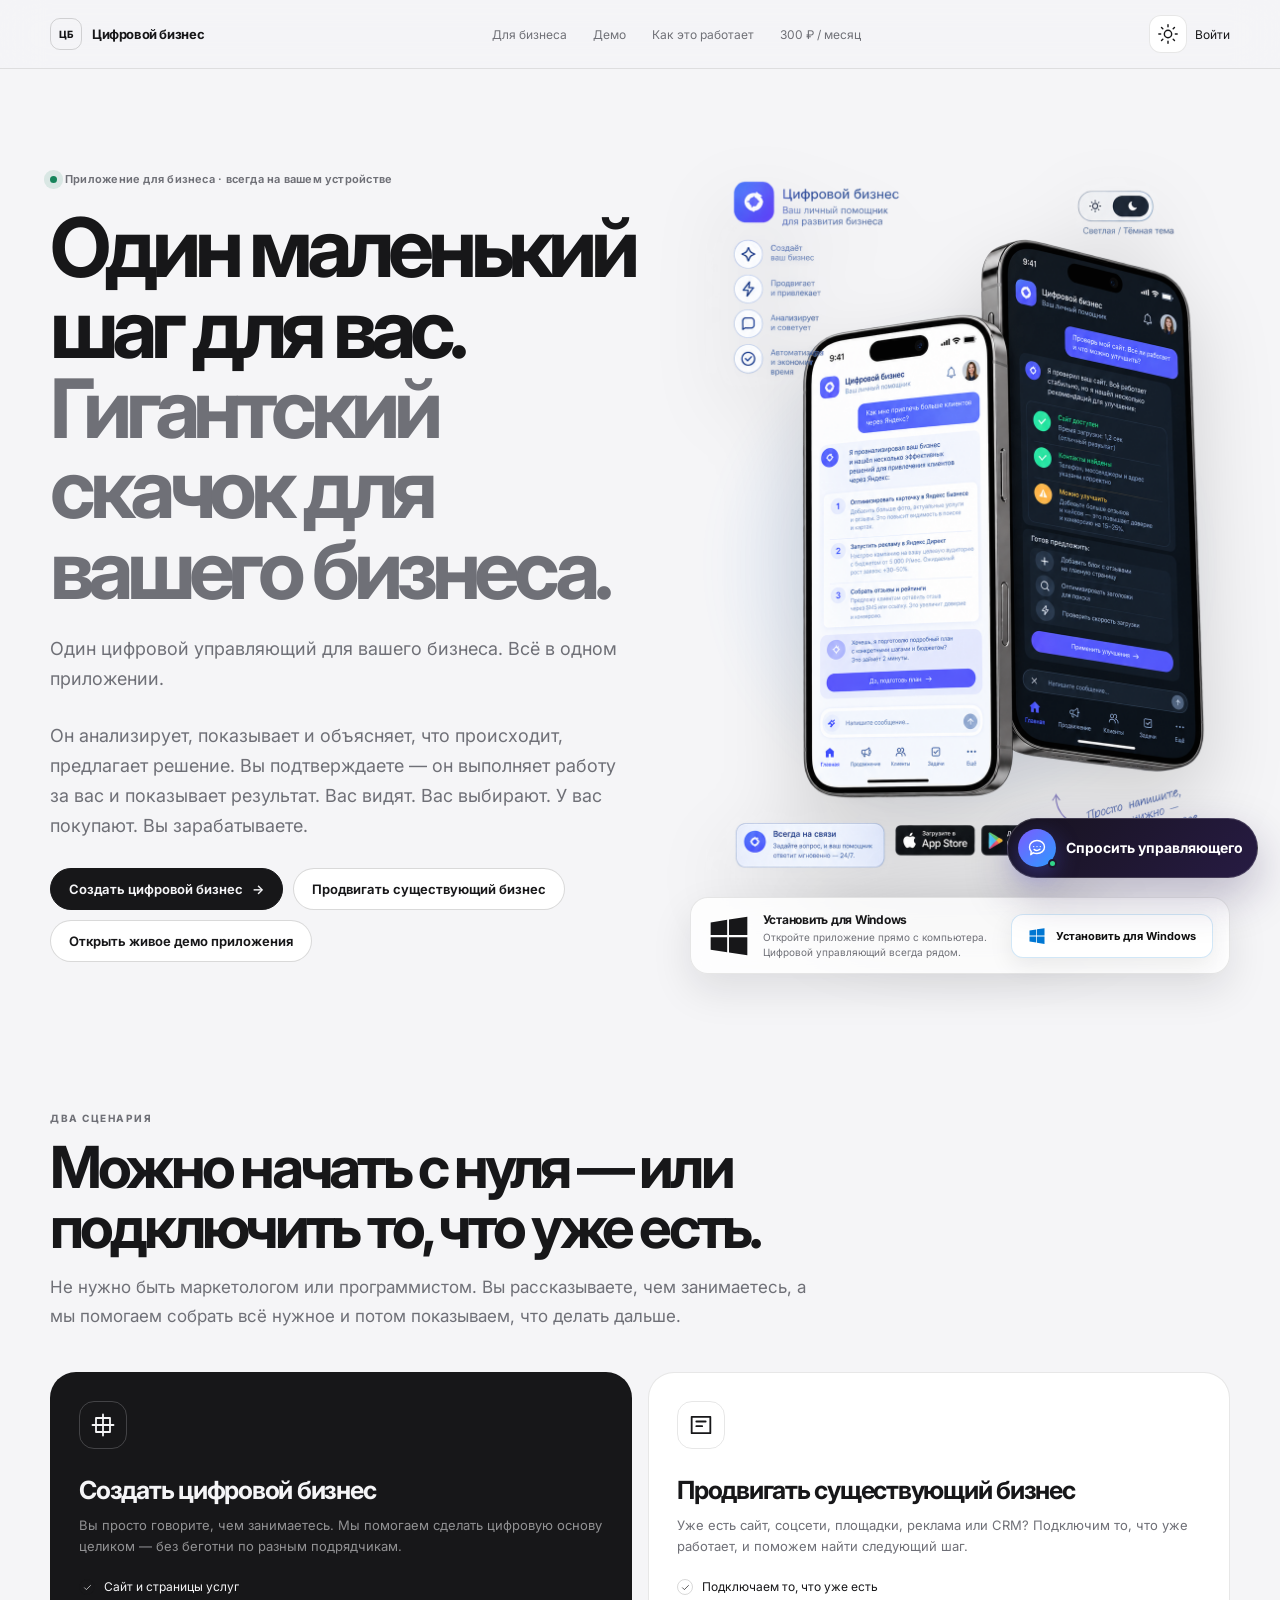
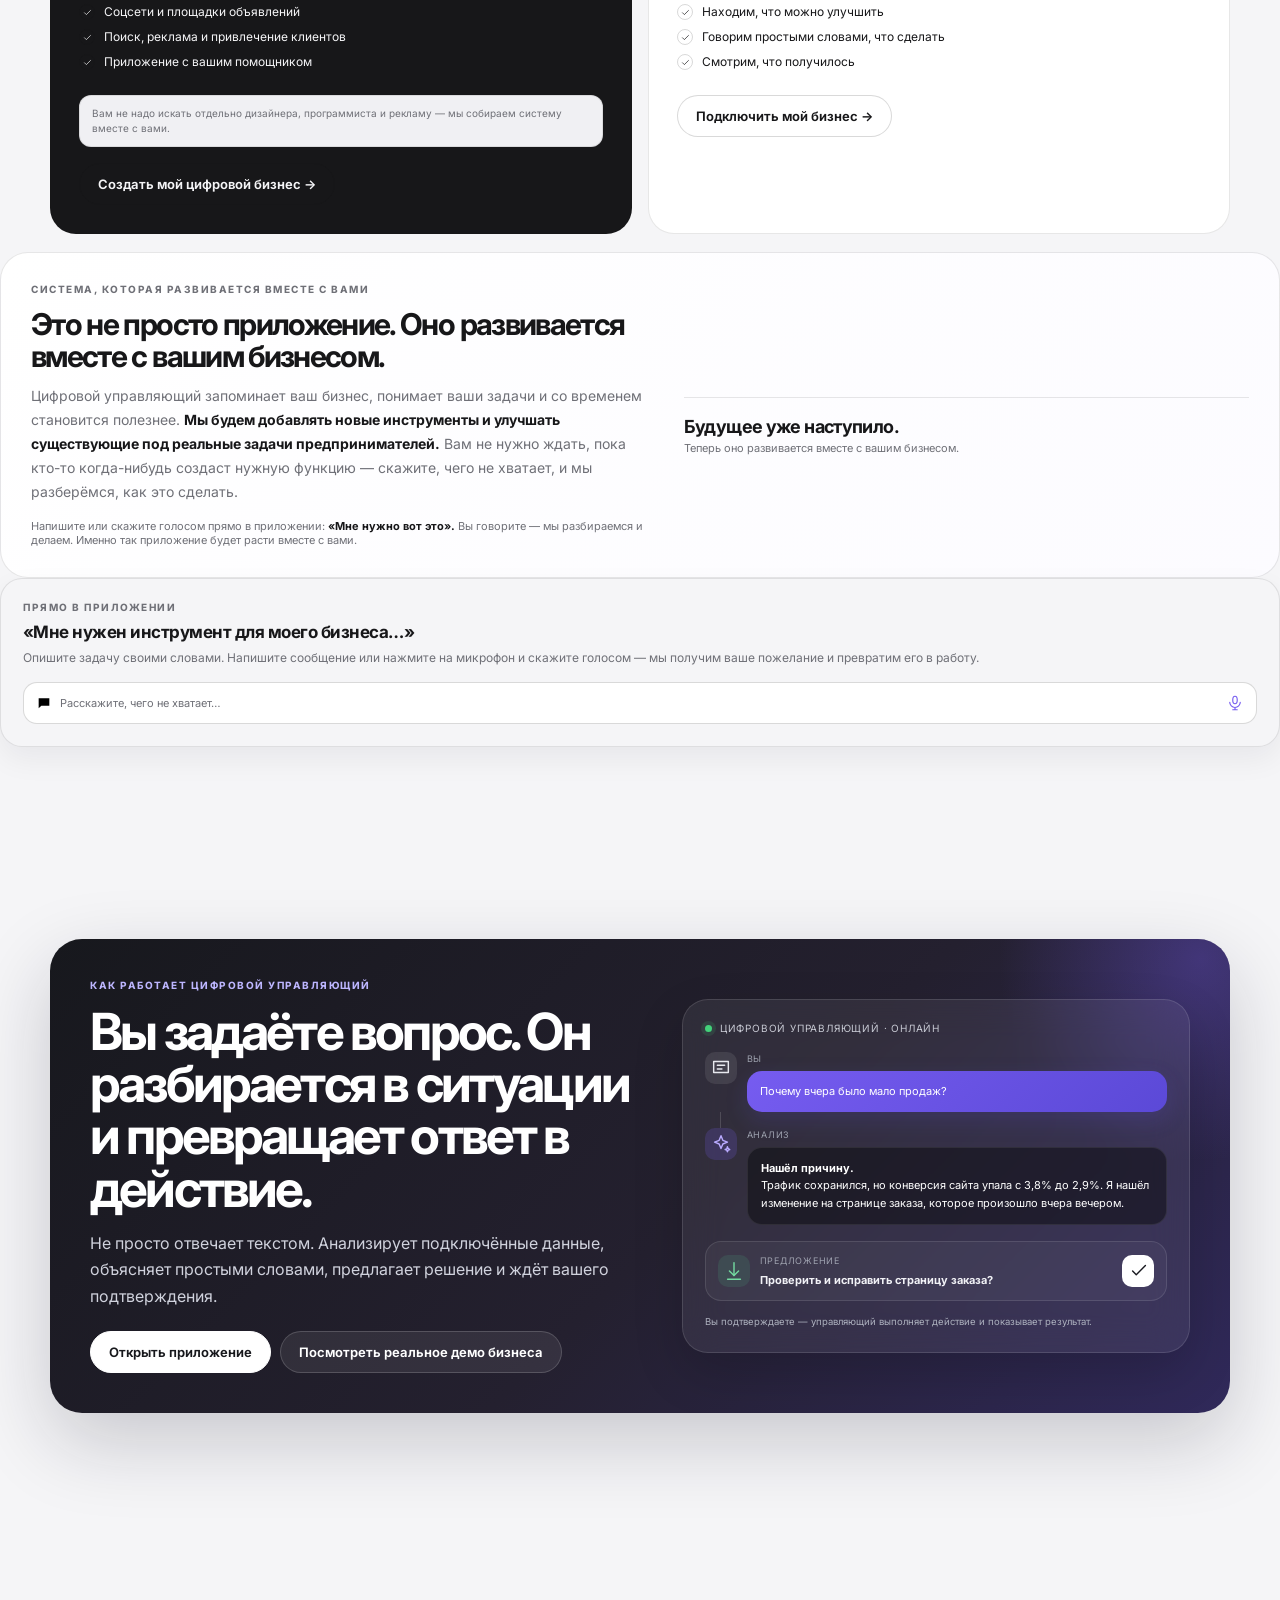
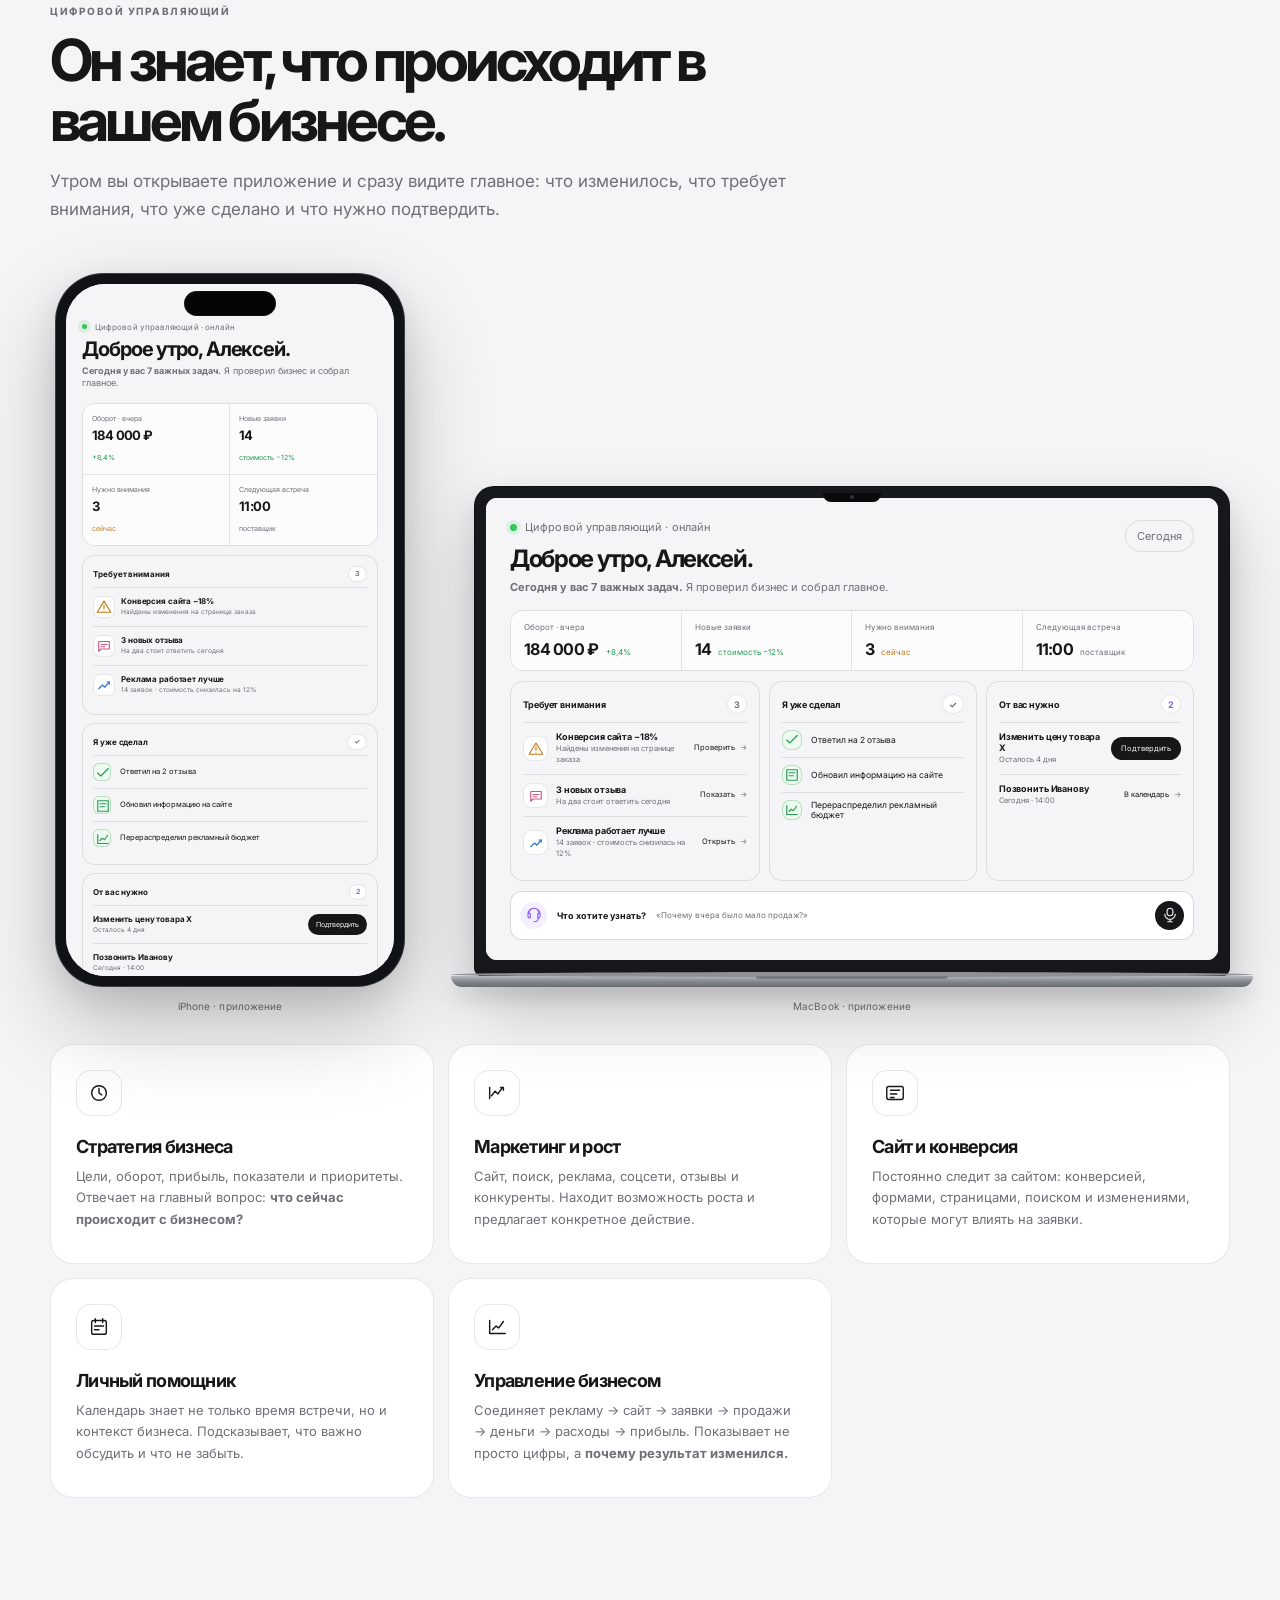
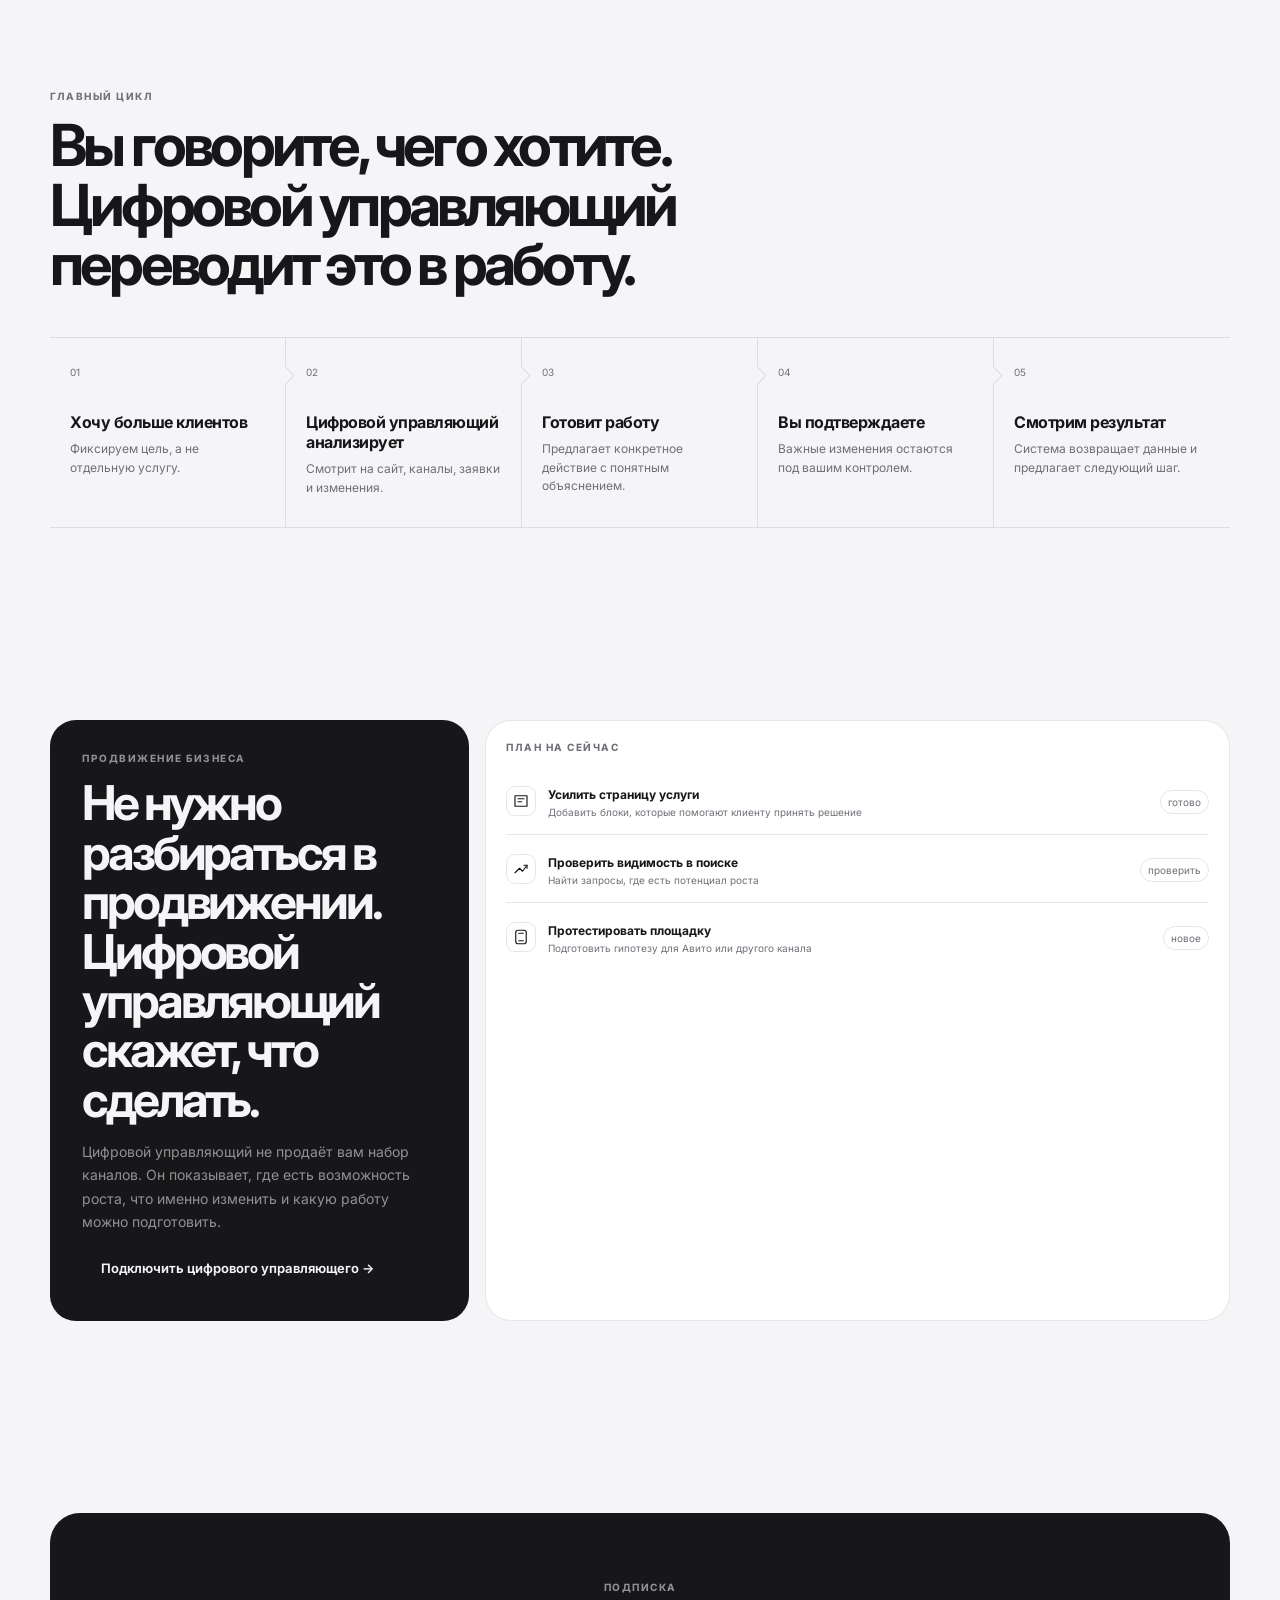
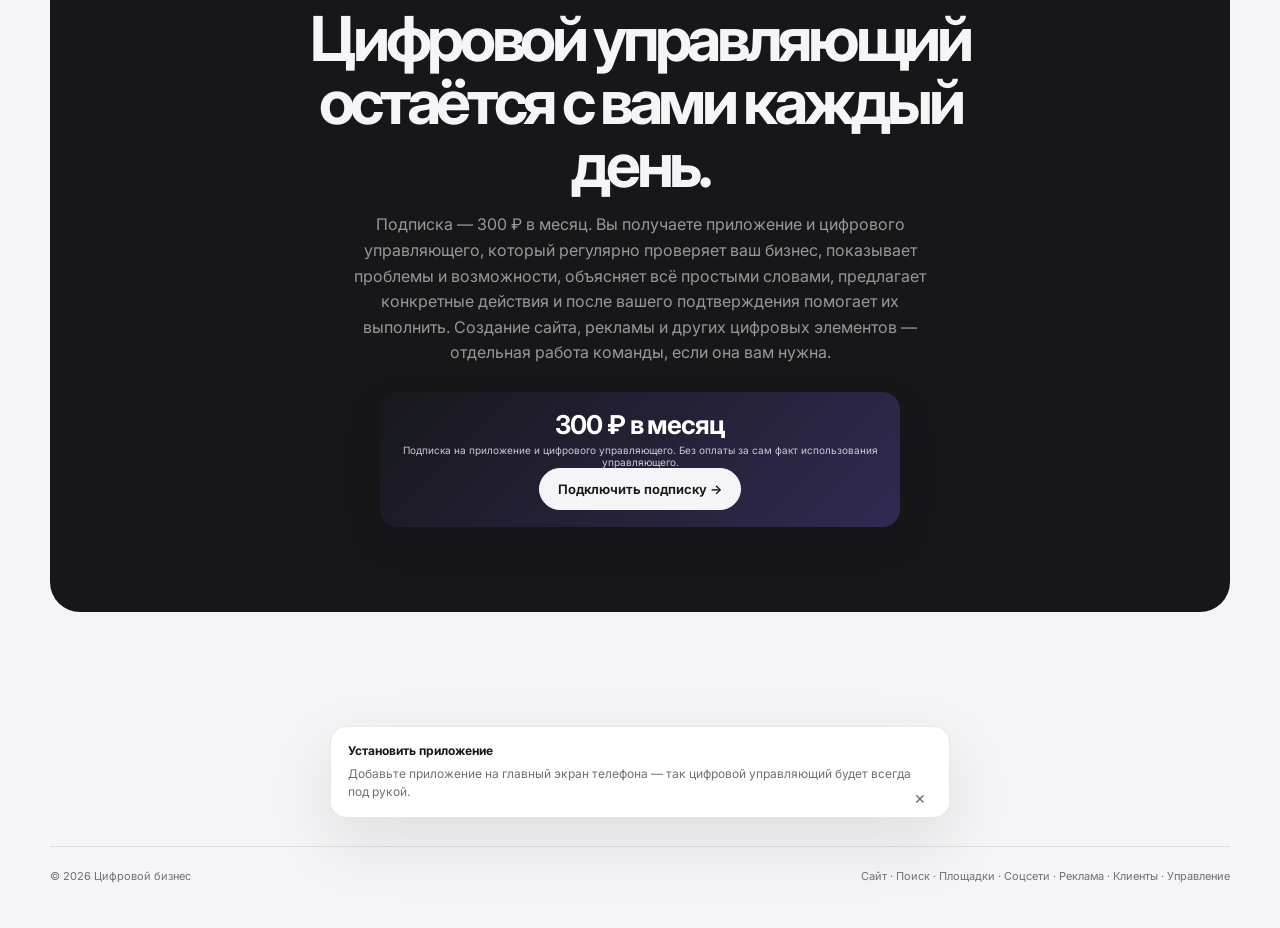
==== index.html @ 886ca24d "Update index.html" ====
<!DOCTYPE html>

<html lang="ru">
<head>
<meta charset="utf-8"/><meta content="width=device-width,initial-scale=1" name="viewport"/>
<meta content="#f5f5f7" name="theme-color"/>
<link href="manifest.json" rel="manifest"/>
<link href="icon-192.svg?v=4" rel="icon" type="image/svg+xml"/>
<link href="icon-192.svg" rel="apple-touch-icon"/>
<title>Цифровой бизнес — Ваш бизнес. На новом уровне.</title>
<meta content="Цифровой управляющий для вашего бизнеса: сайт, клиенты, продвижение и управление в одном приложении." name="description"/>
<style>
@import url('https://fonts.googleapis.com/css2?family=Inter:wght@400;500;600;700;800&display=swap');
:root{
 --bg:#f5f5f7;--surface:#fff;--surface2:#f0f0f3;--ink:#171719;--muted:#6f7077;
 --line:rgba(20,20,22,.10);--line-strong:rgba(20,20,22,.16);--accent:#111;
 --blue:#1677ff;--green:#16845b;--orange:#b66b00;--red:#c63c49;
 --shadow:0 24px 70px rgba(20,20,25,.10);--radius:26px
}
html[data-theme="dark"]{
 --bg:#0b0b0d;--surface:#141416;--surface2:#1b1b1e;--ink:#f7f7f8;--muted:#a4a4ab;
 --line:rgba(255,255,255,.10);--line-strong:rgba(255,255,255,.18);--accent:#fff;
 --blue:#7db1ff;--green:#5fe0ac;--orange:#ffc56b;--red:#ff8290;
 --shadow:0 28px 80px rgba(0,0,0,.35)
}
*{box-sizing:border-box}
html{scroll-behavior:smooth}
body{margin:0;background:var(--bg);color:var(--ink);font-family:Inter,-apple-system,BlinkMacSystemFont,"Segoe UI",sans-serif;-webkit-font-smoothing:antialiased;transition:background .25s,color .25s}
a{color:inherit;text-decoration:none}button{font:inherit;cursor:pointer;color:inherit}
.container{width:min(1180px,calc(100% - 40px));margin:auto}
.icon{width:22px;height:22px;display:block;fill:none;stroke:currentColor;stroke-width:1.55;stroke-linecap:round;stroke-linejoin:round}
.icon.sm{width:18px;height:18px}.icon.lg{width:28px;height:28px}
.icon-box{width:46px;height:46px;border:1px solid var(--line);border-radius:15px;display:grid;place-items:center;background:var(--surface);color:var(--ink)}
.icon-box .icon{transition:transform .35s ease}.icon-box:hover .icon{transform:translateY(-2px) scale(1.05)}
header{position:sticky;top:0;z-index:30;background:color-mix(in srgb,var(--bg) 82%,transparent);backdrop-filter:blur(22px);border-bottom:1px solid var(--line)}
.nav{height:68px;display:flex;align-items:center;justify-content:space-between;gap:22px}
.brand{display:flex;align-items:center;gap:10px;font-size:13px;font-weight:700;letter-spacing:-.03em}
.brand-mark{width:32px;height:32px;border:1px solid var(--line-strong);border-radius:10px;display:grid;place-items:center;font-size:10px;font-weight:800}
.links{display:flex;gap:26px;color:var(--muted);font-size:12px}.links a:hover{color:var(--ink)}
.nav-actions{display:flex;align-items:center;gap:8px;font-size:12px}
.theme-btn{width:38px;height:38px;border:1px solid var(--line);background:var(--surface);border-radius:12px;display:grid;place-items:center}
.btn{display:inline-flex;align-items:center;justify-content:center;gap:9px;padding:12px 18px;border-radius:999px;border:1px solid var(--line-strong);background:var(--surface);font-size:13px;font-weight:650;transition:.22s}
.btn:hover{transform:translateY(-2px);box-shadow:0 9px 24px rgba(0,0,0,.08)}
.btn-dark{background:var(--ink);color:var(--bg);border-color:var(--ink)}.btn-dark:hover{opacity:.88}
.btn-soft{background:transparent}
.hero{padding:86px 0 42px}
.hero-grid{display:grid;grid-template-columns:1.04fr .96fr;gap:54px;align-items:center}
.eyebrow{display:inline-flex;align-items:center;gap:8px;color:var(--muted);font-size:11px;font-weight:650;letter-spacing:.02em;margin-bottom:22px}
.live-dot{width:7px;height:7px;border-radius:50%;background:var(--green);box-shadow:0 0 0 6px color-mix(in srgb,var(--green) 12%,transparent);animation:pulseDot 2.2s infinite}
@keyframes pulseDot{50%{box-shadow:0 0 0 10px transparent}}
.hero h1{font-size:clamp(48px,6.7vw,82px);line-height:.98;letter-spacing:-.075em;margin:0 0 24px;max-width:760px}
.hero h1 em{font-style:normal;color:var(--muted)}
.hero p{font-size:18px;line-height:1.65;color:var(--muted);max-width:620px;margin:0 0 28px}
.hero-actions{display:flex;flex-wrap:wrap;gap:10px}
.hero-note{font-size:11px;color:var(--muted);margin-top:18px}

.phone-stage{position:relative;min-height:650px;display:grid;place-items:center;overflow:visible}
.phone-stage:before{content:"";position:absolute;width:500px;height:500px;border-radius:50%;background:radial-gradient(circle,rgba(130,104,255,.22),rgba(73,151,255,.09) 42%,transparent 72%);filter:blur(10px);animation:phoneGlow 7s ease-in-out infinite}
.phone-stage:after{content:"";position:absolute;width:300px;height:76px;border-radius:50%;background:rgba(0,0,0,.11);filter:blur(28px);bottom:16px;left:50%;transform:translateX(-50%);z-index:0}
.phone-stage-art{min-height:650px;overflow:visible;display:grid;place-items:center}
.hero-phone-art-wrap{position:relative;z-index:2;width:min(100%, 760px);transition:transform .5s cubic-bezier(.2,.75,.25,1),filter .45s;filter:drop-shadow(0 32px 40px rgba(0,0,0,.16));animation:heroPhoneFloat 7s ease-in-out infinite}
.hero-phone-art-wrap:hover{transform:translateY(-8px) scale(1.012);filter:drop-shadow(0 40px 46px rgba(0,0,0,.20))}
.hero-phone-art{display:block;width:100%;height:auto;max-height:760px;object-fit:contain}
@keyframes heroPhoneFloat{0%,100%{transform:translateY(0)}50%{transform:translateY(-7px)}}
@media (max-width: 980px){.phone-stage-art{min-height:auto;margin-top:24px}.hero-phone-art-wrap{width:min(100%, 640px)}}
@media (max-width: 640px){.hero-phone-art-wrap{width:min(108vw, 620px);margin-left:-4vw}.hero-phone-art{max-height:none}}
@media (prefers-reduced-motion: reduce){.hero-phone-art-wrap{animation:none;transition:none}.hero-phone-art-wrap:hover{transform:none}}

@keyframes phoneGlow{50%{transform:scale(1.04);opacity:.82}}
.interactive-phone{--phone-bg:#f7f7fa;--phone-surface:#fff;--phone-ink:#16171b;--phone-muted:#737780;--phone-line:rgba(20,20,25,.11);--phone-purple:#745cff;--phone-blue:#3f8cff;--phone-green:#23b978;--phone-orange:#f0a54a;--phone-pink:#eb6e9c;position:relative;z-index:2;width:min(100%,390px);aspect-ratio: .5 / 1;transform:perspective(1450px) rotateY(-8deg) rotateZ(.6deg);transition:transform .6s cubic-bezier(.2,.75,.25,1),filter .45s;filter:drop-shadow(0 38px 42px rgba(0,0,0,.23))}
.interactive-phone:hover{transform:perspective(1450px) rotateY(-2deg) rotateZ(0) translateY(-7px) scale(1.012);filter:drop-shadow(0 46px 48px rgba(0,0,0,.25))}
.interactive-phone.dark{--phone-bg:#090a0d;--phone-surface:#14161b;--phone-ink:#f7f8fb;--phone-muted:#9ea4b1;--phone-line:rgba(255,255,255,.10);--phone-purple:#8b7cff;--phone-blue:#69adff;--phone-green:#48daa0;--phone-orange:#ffc166;--phone-pink:#ff93bb}
.phone-frame{position:absolute;inset:0;border-radius:48px;padding:7px;background:linear-gradient(145deg,#1d1e21,#09090b 30%,#34363a 53%,#101113 77%,#24262a);box-shadow:inset 0 0 0 1px rgba(255,255,255,.22),inset 0 0 18px rgba(255,255,255,.06)}
.phone-frame:before{content:"";position:absolute;left:-3px;top:185px;width:4px;height:62px;border-radius:4px 0 0 4px;background:#77797d;box-shadow:0 75px 0 #77797d,0 132px 0 #77797d;opacity:.72}
.phone-frame:after{content:"";position:absolute;right:-3px;top:235px;width:4px;height:94px;border-radius:0 4px 4px 0;background:#77797d;opacity:.72}
.phone-screen{height:100%;border-radius:42px;overflow:hidden;background:var(--phone-bg);color:var(--phone-ink);position:relative;border:1px solid rgba(255,255,255,.12)}
.phone-island{position:absolute;z-index:4;top:8px;left:50%;transform:translateX(-50%);width:112px;height:28px;border-radius:20px;background:#050505;box-shadow:0 1px 0 rgba(255,255,255,.05)}
.phone-status{height:43px;padding:14px 17px 0;display:flex;justify-content:space-between;align-items:center;font-size:9px;font-weight:700;letter-spacing:.01em}
.phone-status .signals{display:flex;gap:5px;align-items:center}.phone-status svg{width:12px;height:12px;stroke:currentColor;fill:none;stroke-width:1.6}
.phone-appbar{padding:10px 16px 12px;display:flex;align-items:center;justify-content:space-between;border-bottom:1px solid var(--phone-line)}
.phone-brand{display:flex;align-items:center;gap:8px}.phone-logo{width:30px;height:30px;border-radius:10px;background:linear-gradient(135deg,#9a8cff,#6553ee);display:grid;place-items:center;color:#fff}.phone-logo svg{width:16px;height:16px}.phone-brand b{display:block;font-size:11px;letter-spacing:-.02em}.phone-brand small{display:block;color:var(--phone-muted);font-size:7px;margin-top:1px}.phone-tool{width:30px;height:30px;border:1px solid var(--phone-line);border-radius:10px;background:var(--phone-surface);display:grid;place-items:center;color:var(--phone-muted)}
.phone-content{position:absolute;inset:86px 0 45px;overflow:hidden;padding:16px 13px 16px}
.phone-screen[data-view="chat"] .phone-content{padding-top:14px}.phone-screen[data-view="task"] .phone-content{padding-top:13px}
.phone-view{display:none;height:100%;animation:phoneViewIn .45s ease}.phone-view.active{display:block}@keyframes phoneViewIn{from{opacity:0;transform:translateY(10px)}to{opacity:1;transform:none}}
.phone-greeting{font-size:22px;line-height:1.06;letter-spacing:-.055em;margin:0 0 5px}.phone-sub{color:var(--phone-muted);font-size:9px;line-height:1.45;margin-bottom:12px}.phone-card{background:var(--phone-surface);border:1px solid var(--phone-line);border-radius:16px;padding:11px;margin-bottom:8px;box-shadow:0 7px 20px rgba(0,0,0,.05)}
.phone-status-card{display:flex;gap:9px;align-items:center}.phone-status-icon{width:30px;height:30px;border-radius:10px;display:grid;place-items:center;flex:0 0 30px}.phone-status-icon svg{width:15px;height:15px}.phone-status-icon.green{background:color-mix(in srgb,var(--phone-green) 14%,transparent);color:var(--phone-green)}.phone-status-icon.orange{background:color-mix(in srgb,var(--phone-orange) 16%,transparent);color:var(--phone-orange)}.phone-status-icon.blue{background:color-mix(in srgb,var(--phone-blue) 14%,transparent);color:var(--phone-blue)}
.phone-status-card b{font-size:10px}.phone-status-card span{display:block;color:var(--phone-muted);font-size:8px;margin-top:2px}
.phone-metrics{display:grid;grid-template-columns:repeat(3,1fr);gap:7px}.phone-metric{padding:10px;border:1px solid var(--phone-line);border-radius:14px;background:color-mix(in srgb,var(--phone-surface) 90%,var(--phone-bg))}.phone-metric strong{display:block;font-size:18px;letter-spacing:-.05em}.phone-metric span{display:block;margin-top:3px;color:var(--phone-muted);font-size:7px;line-height:1.25}.phone-label{font-size:9px;font-weight:750;margin:10px 2px 7px}
.phone-action{padding:11px;border:1px solid var(--phone-line);background:var(--phone-surface);border-radius:15px;margin-bottom:7px}.phone-action-top{display:flex;gap:8px;align-items:center}.phone-mini-icon{width:29px;height:29px;border-radius:10px;display:grid;place-items:center;background:color-mix(in srgb,var(--phone-purple) 13%,transparent);color:var(--phone-purple);flex:0 0 29px}.phone-mini-icon svg{width:14px;height:14px}.phone-action b{font-size:9px}.phone-action p{margin:4px 0 0 37px;color:var(--phone-muted);font-size:7.5px;line-height:1.35}.phone-cta{margin-top:7px;height:30px;border:0;border-radius:10px;background:linear-gradient(135deg,var(--phone-purple),#5b48e9);color:#fff;font-size:8px;font-weight:700;width:100%}
.phone-chat-bubble{max-width:88%;padding:10px 11px;border-radius:16px;font-size:8px;line-height:1.42;margin-bottom:8px}.phone-chat-bubble.me{margin-left:auto;background:var(--phone-purple);color:white;border-bottom-right-radius:5px}.phone-chat-bubble.ai{background:var(--phone-surface);border:1px solid var(--phone-line);border-bottom-left-radius:5px}.phone-chat-title{font-weight:800;font-size:10px;margin-bottom:3px}.phone-list{display:grid;gap:6px;margin-top:7px}.phone-list-item{display:flex;gap:7px;align-items:flex-start}.phone-num{width:18px;height:18px;border-radius:50%;background:color-mix(in srgb,var(--phone-purple) 12%,transparent);color:var(--phone-purple);display:grid;place-items:center;font-size:7px;font-weight:800;flex:0 0 18px}.phone-list-item b{font-size:7.8px}.phone-list-item span{display:block;color:var(--phone-muted);font-size:7px;margin-top:2px;line-height:1.3}
.phone-result{display:flex;gap:8px;align-items:flex-start;padding:10px 11px;background:color-mix(in srgb,var(--phone-green) 8%,var(--phone-surface));border:1px solid color-mix(in srgb,var(--phone-green) 22%,var(--phone-line));border-radius:14px;margin-top:7px}.phone-result svg{width:16px;height:16px;color:var(--phone-green);flex:0 0 16px}.phone-result b{font-size:8px}.phone-result span{display:block;color:var(--phone-muted);font-size:7px;line-height:1.35;margin-top:2px}
.phone-input{position:absolute;left:11px;right:11px;bottom:8px;height:31px;border:1px solid var(--phone-line);background:var(--phone-surface);border-radius:12px;display:flex;align-items:center;padding:0 9px;color:var(--phone-muted);font-size:7.5px}.phone-input span{margin-left:auto;width:22px;height:22px;border-radius:8px;display:grid;place-items:center;background:var(--phone-purple);color:#fff}.phone-input svg{width:11px;height:11px}
.phone-nav{position:absolute;left:0;right:0;bottom:0;height:45px;background:color-mix(in srgb,var(--phone-bg) 88%,transparent);backdrop-filter:blur(12px);border-top:1px solid var(--phone-line);display:grid;grid-template-columns:repeat(4,1fr);padding:4px 7px 5px}.phone-nav button{border:0;background:none;color:var(--phone-muted);font-size:6.5px;display:grid;place-items:center;gap:2px;cursor:pointer}.phone-nav button.active{color:var(--phone-purple)}.phone-nav svg{width:13px;height:13px;stroke:currentColor;fill:none;stroke-width:1.7}
.phone-controls{position:absolute;z-index:3;left:-32px;bottom:58px;display:flex;flex-direction:column;gap:7px}.phone-control{border:1px solid var(--line);background:color-mix(in srgb,var(--surface) 90%,transparent);color:var(--ink);backdrop-filter:blur(14px);border-radius:13px;padding:8px 10px;font-size:9px;box-shadow:0 10px 24px rgba(0,0,0,.08);transition:.22s;white-space:nowrap}.phone-control:hover{transform:translateX(3px)}.phone-control.active{box-shadow:0 10px 24px rgba(116,92,255,.13);border-color:color-mix(in srgb,var(--phone-purple,#745cff) 36%,var(--line))}.phone-caption{position:absolute;z-index:2;bottom:20px;right:-4px;padding:9px 12px;border:1px solid var(--line);background:color-mix(in srgb,var(--surface) 88%,transparent);backdrop-filter:blur(16px);border-radius:999px;font-size:10px;color:var(--muted);box-shadow:0 10px 30px rgba(0,0,0,.08)}


.section{padding:96px 0}.custom-tools-panel{margin-top:18px;padding:30px;border:1px solid var(--line);border-radius:28px;background:linear-gradient(135deg,var(--surface),color-mix(in srgb,var(--surface) 82%,#eeeaff));display:grid;grid-template-columns:1.05fr .95fr;gap:28px;align-items:center}.custom-tools-copy h3{font-size:30px;line-height:1.05;letter-spacing:-.055em;margin:0 0 12px}.custom-tools-copy p{font-size:14px;line-height:1.7;color:var(--muted);margin:0}.custom-tools-copy strong{color:var(--ink)}.custom-tools-note{margin-top:16px;font-size:11px;color:var(--muted)}.custom-tools-future{margin-top:22px;padding-top:18px;border-top:1px solid var(--line);display:flex;flex-direction:column;gap:4px}.custom-tools-future strong{font-size:18px;letter-spacing:-.035em}.custom-tools-future span{font-size:11px;color:var(--muted)}.custom-tools-action{padding:22px;border:1px solid var(--line);border-radius:22px;background:var(--bg);box-shadow:0 12px 30px rgba(20,20,30,.06)}.custom-tools-action .kicker{margin-bottom:9px}.custom-tools-action strong{display:block;font-size:17px;letter-spacing:-.03em;margin-bottom:7px}.custom-tools-action p{font-size:12px;line-height:1.55;color:var(--muted);margin:0 0 14px}.custom-tools-input{display:flex;gap:8px;align-items:center;padding:11px 12px;border:1px solid var(--line-strong);border-radius:14px;background:var(--surface);font-size:11px;color:var(--muted)}.custom-tools-input svg{width:16px;height:16px;flex:0 0 16px;color:#765cf0}.custom-tools-input .voice{margin-left:auto;color:#765cf0}@media(max-width:900px){.custom-tools-panel{grid-template-columns:1fr}}
.section-head{max-width:760px;margin-bottom:42px}.kicker{font-size:10px;text-transform:uppercase;letter-spacing:.15em;color:var(--muted);font-weight:750;margin-bottom:14px}.section h2{font-size:clamp(36px,5vw,58px);line-height:1.03;letter-spacing:-.065em;margin:0 0 16px}.section-head p{font-size:17px;line-height:1.65;color:var(--muted);margin:0}
.path-grid{display:grid;grid-template-columns:1fr 1fr;gap:16px}
.path-card{border:1px solid var(--line);background:var(--surface);border-radius:26px;padding:28px;transition:.25s}.path-card:hover{transform:translateY(-4px);box-shadow:var(--shadow);border-color:var(--line-strong)}
.path-card.featured{background:var(--ink);color:var(--bg)}.path-card.featured .muted,.path-card.featured p{color:color-mix(in srgb,var(--bg) 55%,transparent)}.path-card.featured .path-icon{border-color:color-mix(in srgb,var(--bg) 20%,transparent)}
.path-icon{width:48px;height:48px;border:1px solid var(--line);border-radius:15px;display:grid;place-items:center;margin-bottom:26px}
.path-card h3{font-size:25px;letter-spacing:-.05em;margin:0 0 10px}.path-card p{font-size:13px;line-height:1.65;color:var(--muted);margin:0 0 22px}.path-list{display:grid;gap:9px;margin:0 0 25px;padding:0;list-style:none}.path-list li{display:flex;gap:9px;font-size:12px}.check{width:16px;height:16px;border:1px solid var(--line-strong);border-radius:50%;display:grid;place-items:center;font-size:9px;flex:0 0 16px}
.feature-grid{display:grid;grid-template-columns:repeat(3,1fr);gap:14px}.feature{background:var(--surface);border:1px solid var(--line);border-radius:23px;padding:25px;min-height:220px;transition:.25s}.feature:hover{transform:translateY(-3px);box-shadow:var(--shadow);border-color:var(--line-strong)}.feature h3{font-size:18px;letter-spacing:-.04em;margin:20px 0 9px}.feature p{font-size:13px;line-height:1.65;color:var(--muted);margin:0}
.flow{display:grid;grid-template-columns:repeat(5,1fr);gap:0;border-top:1px solid var(--line);border-bottom:1px solid var(--line)}
.flow-step{padding:28px 20px 30px;border-right:1px solid var(--line);position:relative}.flow-step:last-child{border-right:0}.flow-num{font-size:10px;color:var(--muted);margin-bottom:34px}.flow-step h3{font-size:16px;letter-spacing:-.03em;margin:0 0 8px}.flow-step p{font-size:12px;line-height:1.55;color:var(--muted);margin:0}.flow-arrow{position:absolute;right:-7px;top:31px;width:13px;height:13px;background:var(--bg);border-right:1px solid var(--line);border-top:1px solid var(--line);transform:rotate(45deg);z-index:2}
.promo-panel{display:grid;grid-template-columns:.72fr 1.28fr;gap:16px}.promo-copy{border-radius:26px;padding:32px;background:var(--ink);color:var(--bg)}.promo-copy h2{font-size:clamp(32px,4vw,48px);margin:0 0 16px}.promo-copy p{color:color-mix(in srgb,var(--bg) 55%,transparent);font-size:14px;line-height:1.65}.promo-board{border:1px solid var(--line);background:var(--surface);border-radius:26px;padding:20px}.task{display:grid;grid-template-columns:30px 1fr auto;gap:12px;align-items:center;padding:16px 0;border-bottom:1px solid var(--line)}.task:last-child{border-bottom:0}.task-icon{width:30px;height:30px;border:1px solid var(--line);border-radius:9px;display:grid;place-items:center}.task b{font-size:12px}.task span{display:block;color:var(--muted);font-size:10px;margin-top:3px}.task-state{font-size:9px;color:var(--green);border:1px solid var(--line);border-radius:999px;padding:5px 7px}
.cta{border-radius:30px;padding:68px 30px;background:var(--ink);color:var(--bg);text-align:center}.cta h2{max-width:760px;margin:0 auto 16px;font-size:clamp(38px,5vw,62px);line-height:1.02;letter-spacing:-.07em}.cta p{max-width:590px;margin:0 auto 26px;color:color-mix(in srgb,var(--bg) 58%,transparent);font-size:16px;line-height:1.6}.cta .btn-dark{background:var(--bg);color:var(--ink);border-color:var(--bg)}.cta .btn-soft{border-color:color-mix(in srgb,var(--bg) 22%,transparent);color:var(--bg);background:transparent}
footer{padding:28px 0 45px;color:var(--muted);font-size:11px}.footer-inner{border-top:1px solid var(--line);padding-top:22px;display:flex;justify-content:space-between;gap:15px;flex-wrap:wrap}
#installHelp{max-width:620px;margin:18px auto 0;padding:15px 17px;background:var(--surface);border:1px solid var(--line);border-radius:16px;color:var(--muted);font-size:12px;line-height:1.55;text-align:left;box-shadow:var(--shadow)}#installHelp b{display:block;margin-bottom:4px;color:var(--ink)}#closeInstallHelp{float:right;border:0;background:transparent;font-size:18px}
@media(max-width:900px){.hero-grid,.promo-panel{grid-template-columns:1fr}.interactive-phone{transform:perspective(1450px) rotateY(-3deg) rotateZ(.3deg)}.app-preview{min-height:0}.flow{grid-template-columns:1fr 1fr}.flow-step:nth-child(2){border-right:0}.flow-step:nth-child(3){border-top:1px solid var(--line)}.flow-step:nth-child(4){border-top:1px solid var(--line)}.flow-step:nth-child(5){grid-column:1/-1;border-top:1px solid var(--line);border-right:0}.flow-arrow{display:none}}
@media(max-width:700px){.container{width:min(100% - 28px,1180px)}.links{display:none}.nav{height:60px}.nav-actions>a:first-child{display:none}.hero{padding:60px 0 25px}.hero h1{font-size:clamp(43px,13vw,64px)}.hero p{font-size:16px}.phone-stage{min-height:570px}.interactive-phone{width:min(100%,350px)}.phone-controls{left:auto;right:-4px;bottom:36px;flex-direction:row}.preview-side{display:none}.mini-grid{grid-template-columns:1fr 1fr}.mini-card:last-child{grid-column:1/-1}.section{padding:70px 0}.path-grid,.feature-grid{grid-template-columns:1fr}.flow{grid-template-columns:1fr}.flow-step,.flow-step:nth-child(n){border-right:0;border-top:1px solid var(--line)}.flow-step:first-child{border-top:0}.flow-step:nth-child(5){grid-column:auto}.flow-num{margin-bottom:18px}.cta{padding:50px 20px}.theme-btn{width:36px;height:36px}}
@media(prefers-reduced-motion:reduce){*,*::before,*::after{animation:none!important;transition:none!important;scroll-behavior:auto!important}}
.phone-install-card{position:relative;z-index:4;width:min(100%,700px);margin:-18px auto 0;display:flex;align-items:center;gap:12px;padding:14px 16px;border:1px solid rgba(20,20,25,.10);border-radius:18px;background:rgba(255,255,255,.82);backdrop-filter:blur(16px);box-shadow:0 16px 40px rgba(20,20,30,.10)}.phone-install-icon{width:38px;height:38px;flex:0 0 38px;border-radius:12px;display:grid;place-items:center;background:linear-gradient(135deg,#ece7ff,#e5f2ff);color:#6653e8}.phone-install-copy{min-width:0;flex:1}.phone-install-copy strong{display:block;font-size:12px;letter-spacing:-.02em}.phone-install-copy span{display:block;color:var(--muted);font-size:10px;line-height:1.45;margin-top:3px}.phone-install-btn{white-space:nowrap;padding:10px 14px;font-size:11px}.demo-panel{display:grid;grid-template-columns:1.05fr .95fr;gap:30px;padding:40px;border-radius:32px;background:linear-gradient(135deg,#17181d 0%,#24202f 55%,#30295a 100%);color:#fff;box-shadow:0 28px 80px rgba(20,18,40,.20);position:relative;overflow:hidden}.demo-panel:after{content:"";position:absolute;width:420px;height:420px;right:-180px;top:-190px;border-radius:50%;background:radial-gradient(circle,rgba(125,96,255,.30),transparent 68%)}.demo-copy{position:relative;z-index:1;align-self:center}.demo-copy .kicker{color:#bdb6ff}.demo-copy h2{font-size:clamp(34px,4vw,54px);line-height:1.02;letter-spacing:-.055em;margin:8px 0 16px;max-width:700px}.demo-copy p{color:#d0d2dd;max-width:650px;line-height:1.65}.demo-actions{display:flex;gap:9px;flex-wrap:wrap;margin-top:22px}.demo-actions .btn{background:rgba(255,255,255,.08);border-color:rgba(255,255,255,.17);color:#fff}.demo-actions .btn-dark{background:#fff;color:#17181c;border-color:#fff}.demo-example{position:relative;z-index:1;align-self:center;padding:22px;border:1px solid rgba(255,255,255,.12);background:rgba(255,255,255,.065);border-radius:26px;backdrop-filter:blur(18px);box-shadow:0 20px 50px rgba(0,0,0,.16)}.demo-status{display:flex;align-items:center;gap:8px;color:#c7c9d3;font-size:10px;letter-spacing:.08em;text-transform:uppercase;margin-bottom:18px}.demo-status .status-dot{width:7px;height:7px;border-radius:50%;background:#43d17a;box-shadow:0 0 0 4px rgba(67,209,122,.12)}.demo-flow-step{display:grid;grid-template-columns:32px 1fr;gap:10px;align-items:start}.demo-step-icon{width:32px;height:32px;border-radius:10px;display:grid;place-items:center;background:rgba(255,255,255,.09);color:#e8e9ef}.demo-step-icon.purple{background:rgba(126,98,255,.18);color:#b9aaff}.demo-step-label{display:block;color:#9fa3b0;font-size:9px;letter-spacing:.08em;text-transform:uppercase;margin:1px 0 7px}.demo-bubble{border-radius:15px;padding:12px 13px;font-size:11px;line-height:1.55;margin:0}.demo-bubble.user{background:linear-gradient(135deg,#765cf0,#5b49d7);box-shadow:0 8px 22px rgba(95,76,220,.18)}.demo-bubble.ai{background:rgba(10,11,15,.50);border:1px solid rgba(255,255,255,.08)}.demo-connector{height:16px;border-left:1px solid rgba(255,255,255,.15);margin:0 0 0 15px}.demo-proposal{display:grid;grid-template-columns:32px 1fr 32px;gap:10px;align-items:center;margin-top:16px;padding:12px;border:1px solid rgba(255,255,255,.11);border-radius:16px;background:rgba(255,255,255,.045)}.proposal-icon{width:32px;height:32px;border-radius:10px;display:grid;place-items:center;background:rgba(86,210,145,.12);color:#74dba0}.demo-proposal strong{display:block;font-size:11px;line-height:1.4;color:#f1f2f6}.demo-confirm{width:32px;height:32px;border:0;border-radius:10px;display:grid;place-items:center;background:#fff;color:#191a20;cursor:pointer}.demo-hint{color:#aeb2bf;font-size:9.5px;line-height:1.55;margin-top:14px}.term-note{color:var(--muted);font-size:.88em}.price-banner{margin:22px auto 17px;width:min(100%,520px);padding:17px 18px;border-radius:18px;background:linear-gradient(135deg,#17181c,#312a52);color:#fff;text-align:center;box-shadow:0 14px 38px rgba(20,18,35,.14)}.price-banner strong{display:block;font-size:26px;letter-spacing:-.04em}.price-banner span{display:block;margin-top:4px;color:#cbcbd5;font-size:10px}@media(max-width:900px){.demo-panel{grid-template-columns:1fr}.phone-install-card{margin-top:6px}}@media(max-width:700px){.phone-install-card{align-items:flex-start;flex-wrap:wrap}.phone-install-btn{width:100%}.demo-panel{padding:24px;border-radius:24px}.demo-copy h2{font-size:36px}}

#installHelp{max-width:620px;margin:18px auto 0;padding:15px 17px;background:var(--surface);border:1px solid var(--line);border-radius:16px;color:var(--muted);font-size:12px;line-height:1.55;text-align:left;box-shadow:var(--shadow)}#installHelp b{display:block;margin-bottom:4px;color:var(--ink)}#closeInstallHelp{float:right;border:0;background:transparent;font-size:18px}#db-app-overlay{position:fixed;inset:0;z-index:999999;background:#090a0f;display:none}#db-app-overlay.is-open{display:block}#db-app-frame{display:block;width:100%;height:100%;border:0;background:#090a0f}#db-app-back{position:absolute;top:max(12px,env(safe-area-inset-top));left:14px;z-index:5;border:1px solid rgba(255,255,255,.22);background:rgba(15,17,25,.88);color:#fff;border-radius:999px;padding:10px 15px;font:600 13px Inter,-apple-system,BlinkMacSystemFont,sans-serif;box-shadow:0 8px 28px #0003;backdrop-filter:blur(14px)}body.db-app-active{overflow:hidden}@media(max-width:600px){#db-app-back{top:max(8px,env(safe-area-inset-top));left:8px;padding:9px 12px;font-size:12px}}
.card-note{margin:12px 0 16px;padding:10px 12px;border-radius:12px;background:var(--surface2);color:var(--muted);font-size:10px;line-height:1.5;border:1px solid var(--line)}

/* Mobile readability pass: desktop layout is unchanged. */
@media (max-width:700px){
  html{-webkit-text-size-adjust:100%;text-size-adjust:100%}
  body{font-size:16px}
  .container{width:min(100% - 24px,1180px)}
  .nav{height:62px}
  .brand{font-size:14px;gap:9px}.brand-mark{width:34px;height:34px;font-size:10px}
  .nav-actions{font-size:13px}.nav-actions .btn{font-size:13px;padding:10px 13px}
  .hero{padding:50px 2px 26px}
  .hero h1{font-size:clamp(42px,12.5vw,58px);line-height:.99;max-width:100%;margin-bottom:20px}
  .hero p{font-size:18px;line-height:1.58;max-width:100%}
  .hero-note{font-size:13px;line-height:1.5}
  .hero-price{font-size:13px}.hero-price strong{font-size:21px}
  .phone-stage{min-height:590px}
  .hero-phone-art-wrap{width:min(112vw,680px);margin-left:-6vw}
  .phone-install-card{padding:16px;gap:12px;border-radius:18px}
  .phone-install-copy strong{font-size:14px}.phone-install-copy span{font-size:12px;line-height:1.5}
  .phone-install-btn{font-size:14px;padding:12px 15px}
  .section{padding:76px 0}
  .section h2{font-size:clamp(36px,11vw,50px)}
  .section-head p{font-size:18px;line-height:1.6}
  .kicker{font-size:11px}
  .path-card{padding:24px}.path-card h3{font-size:27px}.path-card p{font-size:15px;line-height:1.65}
  .path-list li{font-size:14px;line-height:1.45}
  .feature{padding:23px;min-height:0}.feature h3{font-size:21px}.feature p{font-size:15px;line-height:1.6}
  .flow-step{padding:23px 18px}.flow-num{font-size:11px}.flow-step h3{font-size:18px}.flow-step p{font-size:14px;line-height:1.6}
  .promo-copy h2{font-size:38px}.promo-copy p{font-size:15px;line-height:1.6}
  .task{grid-template-columns:34px 1fr;gap:11px;padding:17px 0}.task-icon{width:34px;height:34px}.task b{font-size:14px}.task span{font-size:12px;line-height:1.45}.task-state{font-size:11px;padding:6px 8px;grid-column:2;justify-self:start}
  .demo-copy h2{font-size:38px}.demo-copy p{font-size:15px;line-height:1.6}.demo-bubble{font-size:13px;line-height:1.5;padding:13px 14px}.demo-hint{font-size:12px;line-height:1.55}.hint-chip{font-size:12px;padding:6px 10px}
  .price-banner strong{font-size:28px}.price-banner span{font-size:12px}
  .cta{padding:54px 18px}.cta h2{font-size:clamp(38px,11vw,52px)}.cta p{font-size:17px;line-height:1.6}
  #installHelp{font-size:14px;line-height:1.6}
  .theme-btn{width:42px;height:42px}
}


.lang-btn{min-width:42px;height:38px;padding:0 10px;border:1px solid var(--line);background:var(--surface);border-radius:12px;font-size:11px;font-weight:800;letter-spacing:.04em}
.lang-btn:hover{transform:translateY(-1px);box-shadow:0 9px 24px rgba(0,0,0,.08)}
@media(max-width:700px){.lang-btn{height:36px;min-width:40px}}

.windows-install-card{align-items:center}
.windows-logo{width:44px;height:44px;display:grid;place-items:center;flex:0 0 44px}
.windows-logo svg,.windows-btn-logo svg{width:100%;height:100%;fill:currentColor}
.windows-install-btn{display:inline-flex;align-items:center;gap:10px;border:1px solid rgba(0,120,212,.18);background:#fff;color:#111;padding:12px 16px;border-radius:12px;font-weight:700;cursor:pointer;box-shadow:0 8px 24px rgba(0,0,0,.08);transition:.2s ease}
.windows-install-btn:hover{transform:translateY(-1px);box-shadow:0 12px 28px rgba(0,120,212,.14)}
.windows-btn-logo{width:18px;height:18px;display:inline-grid;place-items:center;color:#0078d4}
html[data-theme="dark"] .windows-install-btn{background:#11141a;color:#f7f8fb;border-color:rgba(255,255,255,.12);box-shadow:none}
html[data-theme="dark"] .windows-btn-logo{color:#60b9ff}




/* Premium device showcase — the same product, shown as a real app on iPhone and MacBook. */
.manager-device-showcase{grid-column:1/-1;display:grid;grid-template-columns:minmax(250px,360px) minmax(620px,1fr);align-items:end;gap:clamp(28px,5vw,72px);padding:8px 0 18px;overflow:visible}
.device-phone,.device-laptop{position:relative;display:flex;flex-direction:column;align-items:center;min-width:0}
.device-phone-shell{position:relative;width:min(100%,350px);aspect-ratio:.49;background:#111217;border:1px solid rgba(255,255,255,.18);border-radius:48px;padding:10px;box-shadow:0 38px 90px rgba(0,0,0,.22),0 12px 34px rgba(0,0,0,.10);overflow:hidden}
.device-phone-dynamic-island{position:absolute;z-index:3;top:17px;left:50%;transform:translateX(-50%);width:92px;height:25px;border-radius:18px;background:#050507;box-shadow:inset 0 0 0 1px rgba(255,255,255,.06)}
.device-screen{height:100%;overflow:hidden;border-radius:39px;background:var(--bg)}
.device-screen .morning-dashboard{min-height:100%;padding:38px 16px 16px;border:0!important;box-shadow:none!important;border-radius:0!important;background:var(--bg)!important}
.device-screen .morning-top{display:block;margin-bottom:13px}
.device-screen .morning-kicker{font-size:8px;margin-bottom:7px}
.device-screen .status-dot{width:5px;height:5px}
.device-screen .morning-top h3{font-size:20px;line-height:1.05;margin-bottom:5px}
.device-screen .morning-lead{font-size:9px!important;line-height:1.4!important}
.device-screen .morning-date{display:none}
.device-screen .morning-metrics{grid-template-columns:1fr 1fr;margin-bottom:9px;border-radius:13px}
.device-screen .metric{padding:10px 9px}
.device-screen .metric:nth-child(2){border-right:0}.device-screen .metric:nth-child(-n+2){border-bottom:1px solid var(--line)}
.device-screen .metric-label{font-size:7px;margin-bottom:4px}.device-screen .metric strong{font-size:13px;display:block;margin:0 0 1px}.device-screen .metric-change{font-size:7px}
.device-screen .morning-columns{display:block}.device-screen .morning-panel{border-radius:13px;padding:10px;margin-bottom:8px}
.device-screen .panel-title{font-size:8px;margin-bottom:5px}.device-screen .panel-count,.device-screen .panel-check{min-width:16px;height:16px;font-size:7px}
.device-screen .morning-row{grid-template-columns:22px 1fr;padding:8px 0;gap:6px}.device-screen .row-icon{width:22px;height:22px;border-radius:7px}.device-screen .morning-row strong,.device-screen .approval-row strong{font-size:8px}.device-screen .morning-row span:not(.row-icon),.device-screen .approval-row span{font-size:6.5px}.device-screen .row-action{display:none}
.device-screen .done-row{font-size:7.5px;padding:7px 0}.device-screen .done-icon{width:18px;height:18px;border-radius:6px}.device-screen .approval-row{padding:8px 0}.device-screen .approve-btn{font-size:7px;padding:6px 8px}
.device-screen .morning-ask{margin-top:8px;border-radius:12px;padding:8px;gap:6px}.device-screen .ask-icon{width:21px;height:21px}.device-screen .morning-ask>span:nth-child(2){font-size:7.5px}.device-screen .ask-placeholder{font-size:6.5px!important}.device-screen .ask-mic{width:22px;height:22px}
.device-laptop{padding-top:4px}
.device-laptop-screen{position:relative;width:100%;aspect-ratio:16/10;background:#17181c;border:1px solid rgba(0,0,0,.28);border-radius:20px 20px 9px 9px;padding:11px 11px 16px;box-shadow:0 34px 75px rgba(0,0,0,.20),0 12px 26px rgba(0,0,0,.09)}
.laptop-camera{position:absolute;z-index:4;top:6px;left:50%;transform:translateX(-50%);width:58px;height:9px;background:#0a0a0c;border-radius:0 0 8px 8px}
.laptop-camera:after{content:"";position:absolute;left:50%;top:2px;transform:translateX(-50%);width:4px;height:4px;border-radius:50%;background:#31343b}
.laptop-screen-inner{height:100%;overflow:hidden;border-radius:11px;background:var(--bg)}
.laptop-screen-inner .morning-dashboard{min-height:100%;padding:22px 24px 20px;border:0!important;box-shadow:none!important;border-radius:0!important;background:var(--bg)!important}
.laptop-screen-inner .morning-top{margin-bottom:14px}.laptop-screen-inner .morning-top h3{font-size:24px}.laptop-screen-inner .morning-lead{font-size:11px!important}
.laptop-screen-inner .morning-metrics{margin-bottom:10px;border-radius:13px}.laptop-screen-inner .metric{padding:11px 13px}.laptop-screen-inner .metric-label{font-size:8px}.laptop-screen-inner .metric strong{font-size:16px}.laptop-screen-inner .metric-change{font-size:8px}
.laptop-screen-inner .morning-columns{gap:9px}.laptop-screen-inner .morning-panel{padding:12px;border-radius:13px}.laptop-screen-inner .panel-title{font-size:9px}.laptop-screen-inner .morning-row{padding:8px 0;grid-template-columns:26px 1fr auto;gap:7px}.laptop-screen-inner .row-icon{width:25px;height:25px}.laptop-screen-inner .morning-row strong,.laptop-screen-inner .approval-row strong{font-size:9px}.laptop-screen-inner .morning-row span:not(.row-icon),.laptop-screen-inner .approval-row span{font-size:7.5px}.laptop-screen-inner .row-action{font-size:7.5px}.laptop-screen-inner .done-row{font-size:8.5px;padding:7px 0}.laptop-screen-inner .done-icon{width:20px;height:20px}.laptop-screen-inner .approval-row{padding:8px 0}.laptop-screen-inner .approve-btn{font-size:7.5px}.laptop-screen-inner .morning-ask{margin-top:10px;padding:9px;border-radius:12px}.laptop-screen-inner .morning-ask>span:nth-child(2){font-size:9px}.laptop-screen-inner .ask-placeholder{font-size:8px!important}
.device-laptop-base{width:106%;height:11px;margin-top:-1px;background:linear-gradient(to bottom,#b9bbc0,#888b91 45%,#686b71 100%);border-radius:0 0 22px 22px;box-shadow:0 10px 20px rgba(0,0,0,.12);position:relative}
.device-laptop-base:after{content:"";position:absolute;left:50%;top:0;transform:translateX(-50%);width:24%;height:3px;border-radius:0 0 7px 7px;background:#777a80}
.laptop-hinge{position:absolute;left:0;right:0;top:-4px;height:5px;border-radius:50%;background:#8d9096}
.device-caption{margin-top:13px;font-size:10px;color:var(--muted);letter-spacing:.01em}
html[data-theme="dark"] .device-phone-shell{background:#08090c;box-shadow:0 38px 90px rgba(0,0,0,.42),0 12px 34px rgba(0,0,0,.25)}
html[data-theme="dark"] .device-laptop-screen{background:#0d0e10;border-color:rgba(255,255,255,.12);box-shadow:0 34px 75px rgba(0,0,0,.45)}
html[data-theme="dark"] .device-laptop-base{background:linear-gradient(to bottom,#565960,#383a3f 45%,#292b30 100%)}
@media(max-width:980px){.manager-device-showcase{grid-template-columns:290px 1fr;gap:28px}.device-phone-shell{width:290px}}
@media(max-width:760px){.manager-device-showcase{grid-template-columns:1fr;justify-items:center}.device-phone{width:min(320px,100%)}.device-laptop{width:100%;max-width:640px}.device-phone-shell{width:min(320px,100%)}.device-laptop-screen{aspect-ratio:14/10}}

/* Premium morning dashboard — the product itself, not a generic feature card. */
.morning-dashboard{padding:28px;min-height:0;overflow:hidden}
.morning-top{display:flex;justify-content:space-between;align-items:flex-start;gap:24px;margin-bottom:22px}
.morning-kicker{display:flex;align-items:center;gap:8px;color:var(--muted);font-size:11px;letter-spacing:.01em;margin-bottom:10px}
.status-dot{width:7px;height:7px;border-radius:50%;background:#34c759;box-shadow:0 0 0 4px color-mix(in srgb,#34c759 12%,transparent)}
.morning-top h3{font-size:28px;letter-spacing:-.055em;margin:0 0 6px}
.morning-lead{font-size:13px!important;color:var(--muted);margin:0!important;line-height:1.55!important}
.morning-date{font-size:11px;color:var(--muted);padding:8px 11px;border:1px solid var(--line);border-radius:999px;background:var(--bg)}
.morning-metrics{display:grid;grid-template-columns:repeat(4,1fr);border:1px solid var(--line);border-radius:18px;overflow:hidden;margin-bottom:14px}
.metric{padding:16px 17px;background:color-mix(in srgb,var(--surface) 70%,var(--bg));border-right:1px solid var(--line)}
.metric:last-child{border-right:0}
.metric-label{display:block;font-size:10px;color:var(--muted);margin-bottom:7px}
.metric strong{font-size:20px;letter-spacing:-.045em;margin-right:7px}
.metric-change{font-size:10px;color:var(--muted)}
.metric-change.positive{color:#249b54}.metric-change.warning{color:#c37a18}
.morning-columns{display:grid;grid-template-columns:1.2fr 1fr 1fr;gap:12px}
.morning-panel{border:1px solid var(--line);border-radius:18px;padding:17px;background:var(--bg)}
.panel-title{display:flex;justify-content:space-between;align-items:center;font-size:11px;font-weight:700;letter-spacing:-.01em;margin-bottom:8px}
.panel-count,.panel-check{display:grid;place-items:center;min-width:20px;height:20px;padding:0 6px;border-radius:999px;background:var(--surface);border:1px solid var(--line);font-size:9px;color:var(--muted)}
.panel-count.accent{color:#8b5cf6}
.morning-row{display:grid;grid-template-columns:30px 1fr auto;align-items:center;gap:9px;padding:11px 0;border-top:1px solid var(--line)}
.row-icon{width:29px;height:29px;border-radius:9px;display:grid;place-items:center;background:var(--surface);border:1px solid var(--line)}
.row-warning{color:#c37a18}.row-pink{color:#c45b86}.row-blue{color:#3478c8}
.morning-row strong,.approval-row strong{display:block;font-size:11px;letter-spacing:-.015em}
.morning-row span:not(.row-icon),.approval-row span{display:block;font-size:9px;line-height:1.45;color:var(--muted);margin-top:2px}
.row-action{border:0;background:transparent;color:var(--ink);font:inherit;font-size:9px;white-space:nowrap;padding:5px 0;cursor:pointer}
.row-action span{display:inline!important;margin-left:3px;color:var(--muted)}
.done-row{display:flex;align-items:center;gap:9px;padding:9px 0;border-top:1px solid var(--line);font-size:10px}
.done-icon{width:24px;height:24px;border-radius:8px;display:grid;place-items:center;background:color-mix(in srgb,#34c759 9%,var(--surface));color:#2a9b55;border:1px solid color-mix(in srgb,#34c759 18%,var(--line))}
.approval-row{display:flex;align-items:center;justify-content:space-between;gap:9px;padding:10px 0;border-top:1px solid var(--line)}
.approve-btn{border:0;background:var(--ink);color:var(--bg);border-radius:999px;padding:7px 10px;font-size:9px;white-space:nowrap;cursor:pointer}
.morning-ask{margin-top:14px;display:flex;align-items:center;gap:10px;border:1px solid var(--line-strong);border-radius:16px;padding:11px 12px;background:var(--surface)}
.ask-icon{width:27px;height:27px;display:grid;place-items:center;border-radius:50%;background:color-mix(in srgb,#8b5cf6 10%,var(--surface));color:#8b5cf6}
.morning-ask>span:nth-child(2){font-size:11px;font-weight:700;white-space:nowrap}
.ask-placeholder{font-size:10px!important;color:var(--muted)!important;flex:1}
.ask-mic{width:29px;height:29px;border:0;border-radius:50%;background:var(--ink);color:var(--bg);display:grid;place-items:center;cursor:pointer}
@media(max-width:900px){.morning-columns{grid-template-columns:1fr 1fr}.morning-panel:first-child{grid-column:1/-1}.morning-metrics{grid-template-columns:repeat(2,1fr)}.metric:nth-child(2){border-right:0}.metric:nth-child(-n+2){border-bottom:1px solid var(--line)}}
@media(max-width:620px){.morning-dashboard{padding:20px}.morning-top{gap:12px}.morning-top h3{font-size:24px}.morning-date{display:none}.morning-columns{grid-template-columns:1fr}.morning-panel:first-child{grid-column:auto}.morning-metrics{grid-template-columns:1fr 1fr}.metric strong{display:block;margin:0 0 2px}.morning-ask{flex-wrap:wrap}.ask-placeholder{order:3;flex-basis:100%;padding-left:37px}}
</style>
<style id="db-assistant-voice-style">
#db-assist-launcher{position:fixed;right:22px;bottom:22px;z-index:99990;display:flex;align-items:center;gap:10px;border:1px solid rgba(255,255,255,.16);background:linear-gradient(135deg,#17131f,#271b43);color:#fff;border-radius:999px;padding:10px 14px 10px 10px;box-shadow:0 18px 45px rgba(37,23,77,.28);cursor:pointer;font:700 14px/1 Inter,-apple-system,BlinkMacSystemFont,sans-serif;backdrop-filter:blur(18px);transition:.22s ease}
.db-assist-online{display:inline-flex;align-items:center;gap:6px;font-size:11px;font-weight:650;color:#7fe3ae;opacity:.92;margin-left:2px}
.db-assist-online-dot{width:7px;height:7px;border-radius:50%;background:#31d58a;box-shadow:0 0 0 0 rgba(49,213,138,.34);animation:assistantOnlinePulse 2.4s ease-in-out infinite;flex:0 0 7px}
@keyframes assistantOnlinePulse{0%,100%{box-shadow:0 0 0 0 rgba(49,213,138,.30);opacity:.82}50%{box-shadow:0 0 0 5px rgba(49,213,138,0);opacity:1}}
.db-assist-orb{position:relative}
.db-assist-orb .db-orb-online{position:absolute;right:-1px;bottom:-1px;width:9px;height:9px;border-radius:50%;background:#31d58a;border:2px solid #1e1831;box-shadow:0 0 0 0 rgba(49,213,138,.30);animation:assistantOnlinePulse 2.4s ease-in-out infinite}
html[data-theme="light"] .db-assist-orb .db-orb-online{border-color:#fff}
@media(max-width:700px){.db-assist-online{display:none}}
#db-assist-launcher:hover{transform:translateY(-2px);box-shadow:0 24px 54px rgba(37,23,77,.34)}
.db-assist-orb{width:38px;height:38px;border-radius:50%;display:grid;place-items:center;background:linear-gradient(135deg,#7b5cff,#2d9bff);box-shadow:0 8px 24px rgba(86,91,255,.38)}
.db-assist-orb svg{width:20px;height:20px;stroke:#fff;fill:none;stroke-width:1.7;stroke-linecap:round;stroke-linejoin:round}
#db-assist-panel{position:fixed;right:22px;bottom:82px;z-index:99991;width:min(390px,calc(100vw - 28px));max-height:min(680px,calc(100vh - 110px));display:none;flex-direction:column;border:1px solid rgba(20,20,25,.10);background:rgba(255,255,255,.92);color:#17181c;border-radius:26px;box-shadow:0 28px 80px rgba(20,18,35,.2);backdrop-filter:blur(24px);overflow:hidden}
#db-assist-panel.open{display:flex}
html[data-theme="dark"] #db-assist-panel{background:rgba(20,20,24,.94);color:#f5f5f7;border-color:rgba(255,255,255,.10)}
.db-assist-head{display:flex;align-items:center;justify-content:space-between;gap:10px;padding:16px 17px;border-bottom:1px solid rgba(20,20,25,.08)}
html[data-theme="dark"] .db-assist-head{border-color:rgba(255,255,255,.08)}
.db-assist-title{display:flex;align-items:center;gap:10px}.db-assist-title strong{font-size:15px;letter-spacing:-.02em}.db-assist-title span{display:block;font-size:11px;color:#7b7c84;margin-top:2px}.db-assist-close{border:0;background:transparent;color:inherit;font-size:22px;cursor:pointer;width:34px;height:34px;border-radius:50%}
.db-assist-close:hover{background:rgba(127,127,127,.1)}
.db-assist-body{padding:15px;overflow:auto;display:grid;gap:10px}.db-msg{max-width:88%;padding:12px 13px;border-radius:16px;font-size:13px;line-height:1.5}.db-msg.ai{background:#f3f1fb;border:1px solid #e7e2fb}.db-msg.me{margin-left:auto;background:#17181c;color:#fff;border-bottom-right-radius:6px}.db-msg small{display:block;font-size:10px;opacity:.62;margin-top:8px}
html[data-theme="dark"] .db-msg.ai{background:#19171f;border-color:#2d2940}.db-msg.me{background:linear-gradient(135deg,#7058ef,#4e88ff)}
.db-quick{display:flex;flex-wrap:wrap;gap:7px}.db-quick button{border:1px solid rgba(20,20,25,.10);background:rgba(255,255,255,.8);color:inherit;padding:8px 10px;border-radius:999px;font:600 11px Inter,sans-serif;cursor:pointer}.db-quick button:hover{transform:translateY(-1px);border-color:rgba(91,82,215,.26)}html[data-theme="dark"] .db-quick button{background:#161619;border-color:rgba(255,255,255,.10)}
.db-assist-foot{padding:12px;border-top:1px solid rgba(20,20,25,.08);display:grid;gap:8px}.db-input-row{display:flex;gap:8px}.db-input-row input{flex:1;min-width:0;border:1px solid rgba(20,20,25,.12);background:rgba(255,255,255,.84);color:inherit;border-radius:14px;padding:12px 13px;outline:none;font:500 13px Inter,sans-serif}.db-input-row input:focus{border-color:rgba(91,82,215,.42);box-shadow:0 0 0 4px rgba(103,90,220,.08)}html[data-theme="dark"] .db-input-row input{background:#151518;border-color:rgba(255,255,255,.12)}
.db-send,.db-mic,.db-speak{width:44px;height:44px;border-radius:13px;border:1px solid rgba(20,20,25,.10);display:grid;place-items:center;cursor:pointer;background:#17181c;color:#fff}.db-mic,.db-speak{background:rgba(255,255,255,.8);color:inherit}html[data-theme="dark"] .db-mic,html[data-theme="dark"] .db-speak{background:#161619;border-color:rgba(255,255,255,.10)}
.db-send svg,.db-mic svg,.db-speak svg{width:18px;height:18px;fill:none;stroke:currentColor;stroke-width:1.8;stroke-linecap:round;stroke-linejoin:round}.db-voice-note{font-size:10px;color:#7b7c84;line-height:1.45}
@media(max-width:600px){#db-assist-launcher{right:12px;bottom:12px;padding:8px 12px 8px 8px}.db-assist-orb{width:36px;height:36px}#db-assist-panel{right:10px;bottom:68px;width:calc(100vw - 20px);max-height:calc(100vh - 92px);border-radius:22px}.db-assist-body{padding:13px}.db-msg{font-size:14px}.db-quick button{font-size:12px;padding:9px 11px}.db-input-row input{font-size:14px}}
</style>
<style id="db-assist-name-style">
#db-name-modal{position:fixed;inset:0;z-index:1000;display:none;place-items:center;padding:20px;background:rgba(10,10,14,.38);backdrop-filter:blur(12px)}
#db-name-modal.open{display:grid}
.db-name-card{width:min(460px,100%);padding:30px;border:1px solid var(--line);border-radius:28px;background:var(--surface);color:var(--ink);box-shadow:0 30px 90px rgba(0,0,0,.22)}
.db-name-kicker{font-size:10px;text-transform:uppercase;letter-spacing:.15em;color:var(--muted);font-weight:750;margin-bottom:12px}
.db-name-card h3{font-size:30px;line-height:1.05;letter-spacing:-.055em;margin:0 0 12px}
.db-name-card p{font-size:13px;line-height:1.65;color:var(--muted);margin:0 0 20px}
.db-name-examples{font-size:11px;color:var(--muted);margin:-10px 0 12px}
#db-name-input{width:100%;height:48px;padding:0 15px;border:1px solid var(--line-strong);border-radius:14px;background:var(--bg);color:var(--ink);outline:none;font:inherit}
#db-name-input:focus{border-color:var(--blue);box-shadow:0 0 0 3px color-mix(in srgb,var(--blue) 14%,transparent)}
.db-name-actions{display:flex;justify-content:flex-end;gap:8px;margin-top:14px}
.db-name-skip{border:0;background:transparent;color:var(--muted);padding:10px 12px;font-size:12px}
.db-name-save{border:0;background:var(--ink);color:var(--bg);border-radius:999px;padding:11px 18px;font-size:12px;font-weight:700}
@media(max-width:600px){.db-name-card{padding:24px;border-radius:24px}.db-name-card h3{font-size:27px}}
</style>
</head>
<body>
<header><div class="container nav">
<a class="brand" href="#"><span class="brand-mark">ЦБ</span>Цифровой бизнес</a>
<nav class="links"><a href="#paths" id="navBusiness" title="Посмотреть, что мы можем сделать для бизнеса">Для бизнеса</a><a href="#live-demo" id="navDemo" title="Открыть живой пример работы приложения">Демо</a><a href="#system" id="navHow">Как это работает</a><a href="./pay.html" id="navPrice">300 ₽ / месяц</a></nav>
<div class="nav-actions">

<button aria-label="Переключить тему" class="theme-btn" id="themeBtn" type="button">
<svg class="icon" viewbox="0 0 24 24"><circle cx="12" cy="12" r="4"></circle><path d="M12 2v2M12 20v2M4.93 4.93l1.41 1.41M17.66 17.66l1.41 1.41M2 12h2M20 12h2M4.93 19.07l1.41-1.41M17.66 6.34l1.41-1.41"></path></svg>
</button>
<a data-open-app="" href="#app" id="navLogin">Войти</a>
</div>
</div></header>
<main>
<section class="hero">
<div class="container hero-grid">
<div>
<div class="eyebrow" id="heroEyebrow"><i class="live-dot"></i> Приложение для бизнеса · всегда на вашем устройстве</div>
<h1 id="heroTitle">Один маленький шаг для вас. <em>Гигантский скачок для вашего бизнеса.</em></h1>
<p id="heroSub">Один цифровой управляющий для вашего бизнеса. Всё в одном приложении.</p>
<p id="heroText">Он анализирует, показывает и объясняет, что происходит, предлагает решение. Вы подтверждаете — он выполняет работу за вас и показывает результат. Вас видят. Вас выбирают. У вас покупают. Вы зарабатываете.</p>
<div class="hero-actions">
<a class="btn btn-dark" href="#paths" id="heroCreate">Создать цифровой бизнес <span>→</span></a>
<a class="btn" href="#paths" id="heroGrow">Продвигать существующий бизнес</a>
<a class="btn" data-open-app="" href="#app" id="heroDemo">Открыть живое демо приложения</a>
</div>
</div>
<div class="phone-stage phone-stage-art" id="demo">
<div class="hero-phone-art-wrap">
<picture id="heroPhonePicture">
<source id="heroPhoneSource" srcset="./hero-app-phones-ru.png" type="image/png"/>
<img alt="Приложение «Цифровой бизнес» на современном iPhone: светлая и тёмная тема, ответы помощника и готовые действия" class="hero-phone-art" decoding="async" fetchpriority="high" id="heroPhoneArt" loading="eager" src="./hero-app-phones-ru.png"/>
</picture>
</div>
<div class="phone-install-card windows-install-card">
<div aria-hidden="true" class="windows-logo">
<svg viewbox="0 0 24 24"><path d="M2 4.6 11 3.2v8.2H2V4.6Zm10  -1.55L22 1.5v9.9h-10V3.05ZM2 12.7h9v8.1L2 19.45v-6.75Zm10 0h10v9.8l-10-1.55v-8.25Z"></path></svg>
</div>
<div class="phone-install-copy"><strong id="installTitle">Установить для Windows</strong><span id="installText">Откройте приложение прямо с компьютера. Цифровой управляющий всегда рядом.</span></div>
<button class="phone-install-btn windows-install-btn" id="phoneInstall" onclick="installPWA()" type="button"><span aria-hidden="true" class="windows-btn-logo"><svg viewbox="0 0 24 24"><path d="M2 4.6 11 3.2v8.2H2V4.6Zm10-1.55L22 1.5v9.9h-10V3.05ZM2 12.7h9v8.1L2 19.45v-6.75Zm10 0h10v9.8l-10-1.55v-8.25Z"></path></svg></span><span>Установить для Windows</span></button>
</div>
</div>
</div>
</section>
<section class="section" id="paths">
<div class="container">
<div class="section-head"><div class="kicker" id="pathsKicker">Два сценария</div><h2 id="pathsTitle">Можно начать с нуля — или подключить то, что уже есть.</h2><p id="pathsText">Не нужно быть маркетологом или программистом. Вы рассказываете, чем занимаетесь, а мы помогаем собрать всё нужное и потом показываем, что делать дальше.</p></div>
<div class="path-grid">
<article class="path-card featured">
<div class="path-icon"><svg class="icon lg" viewbox="0 0 24 24"><path d="M12 3v18M3 12h18"></path><path d="M6 6h12v12H6z"></path></svg></div>
<h3 id="createTitle">Создать цифровой бизнес</h3>
<p id="createText">Вы просто говорите, чем занимаетесь. Мы помогаем сделать цифровую основу целиком — без беготни по разным подрядчикам.</p>
<ul class="path-list">
<li id="createLi1"><span class="check"><svg aria-hidden="true" class="icon" style="width:11px;height:11px" viewbox="0 0 24 24"><path d="m5.5 12.6 4 4 9-9"></path></svg></span>Сайт и страницы услуг</li>
<li id="createLi2"><span class="check"><svg aria-hidden="true" class="icon" style="width:11px;height:11px" viewbox="0 0 24 24"><path d="m5.5 12.6 4 4 9-9"></path></svg></span>Соцсети и площадки объявлений</li>
<li id="createLi3"><span class="check"><svg aria-hidden="true" class="icon" style="width:11px;height:11px" viewbox="0 0 24 24"><path d="m5.5 12.6 4 4 9-9"></path></svg></span>Поиск, реклама и привлечение клиентов</li>
<li id="createLi4"><span class="check"><svg aria-hidden="true" class="icon" style="width:11px;height:11px" viewbox="0 0 24 24"><path d="m5.5 12.6 4 4 9-9"></path></svg></span>Приложение с вашим помощником</li>
</ul>
<div class="card-note" id="createNote">Вам не надо искать отдельно дизайнера, программиста и рекламу — мы собираем систему вместе с вами.</div><a class="btn btn-soft" href="./pay.html" id="createBtn">Создать мой цифровой бизнес →</a>
</article>
<article class="path-card">
<div class="path-icon"><svg class="icon lg" viewbox="0 0 24 24"><path d="M4 5h16v14H4z"></path><path d="M8 9h8M8 13h5"></path></svg></div>
<h3 id="growTitle">Продвигать существующий бизнес</h3>
<p id="growText">Уже есть сайт, соцсети, площадки, реклама или CRM? Подключим то, что уже работает, и поможем найти следующий шаг.</p>
<ul class="path-list">
<li><span class="check"><svg aria-hidden="true" class="icon" style="width:11px;height:11px" viewbox="0 0 24 24"><path d="m5.5 12.6 4 4 9-9"></path></svg></span>Подключаем то, что уже есть</li>
<li><span class="check"><svg aria-hidden="true" class="icon" style="width:11px;height:11px" viewbox="0 0 24 24"><path d="m5.5 12.6 4 4 9-9"></path></svg></span>Находим, что можно улучшить</li>
<li><span class="check"><svg aria-hidden="true" class="icon" style="width:11px;height:11px" viewbox="0 0 24 24"><path d="m5.5 12.6 4 4 9-9"></path></svg></span>Говорим простыми словами, что сделать</li>
<li><span class="check"><svg aria-hidden="true" class="icon" style="width:11px;height:11px" viewbox="0 0 24 24"><path d="m5.5 12.6 4 4 9-9"></path></svg></span>Смотрим, что получилось</li>
</ul>
<a class="btn" href="./pay.html" id="growBtn">Подключить мой бизнес →</a>
</article>
</div>
</div>
<div class="custom-tools-panel">
<div class="custom-tools-copy">
<div class="kicker" id="toolsKicker">Система, которая развивается вместе с вами</div>
<h3 id="toolsTitle">Это не просто приложение. Оно развивается вместе с вашим бизнесом.</h3>
<p id="toolsText">Цифровой управляющий запоминает ваш бизнес, понимает ваши задачи и со временем становится полезнее. <strong>Мы будем добавлять новые инструменты и улучшать существующие под реальные задачи предпринимателей.</strong> Вам не нужно ждать, пока кто-то когда-нибудь создаст нужную функцию — скажите, чего не хватает, и мы разберёмся, как это сделать.</p>
<div class="custom-tools-note" id="toolsNote">Напишите или скажите голосом прямо в приложении: <strong>«Мне нужно вот это».</strong> Вы говорите — мы разбираемся и делаем. Именно так приложение будет расти вместе с вами.</div>
</div>
<div class="custom-tools-future"><strong>Будущее уже наступило.</strong><span>Теперь оно развивается вместе с вашим бизнесом.</span></div>
</div>
<div aria-label="Пример запроса на новый инструмент" class="custom-tools-action">
<div class="kicker" id="toolsActionKicker">Прямо в приложении</div>
<strong id="toolsActionTitle">«Мне нужен инструмент для моего бизнеса…»</strong>
<p id="toolsActionText">Опишите задачу своими словами. Напишите сообщение или нажмите на микрофон и скажите голосом — мы получим ваше пожелание и превратим его в работу.</p>
<div class="custom-tools-input"><svg aria-hidden="true" viewbox="0 0 24 24"><path d="M4 5h16v11H8l-4 4V5Z"></path><path d="M8 9h8M8 12h5"></path></svg><span id="toolsInputPlaceholder">Расскажите, чего не хватает…</span><span aria-hidden="true" class="voice"><svg class="icon sm" viewbox="0 0 24 24"><rect height="10" rx="5" width="6" x="9" y="3"></rect><path d="M5 11a7 7 0 0 0 14 0M12 18v3M9 21h6"></path></svg></span></div>
</div>


</section>
<section class="section live-demo" id="live-demo">
<div class="container">
<div class="demo-panel">
<div class="demo-copy">
<div class="kicker" id="demoKicker">Как работает цифровой управляющий</div>
<h2 id="demoTitle">Вы задаёте вопрос. Он разбирается в ситуации и превращает ответ в действие.</h2>
<p id="demoText">Не просто отвечает текстом. Анализирует подключённые данные, объясняет простыми словами, предлагает решение и ждёт вашего подтверждения.</p>
<div class="demo-actions">
<a class="btn btn-dark" data-open-app="" href="#app" id="demoOpen">Открыть приложение</a>
<a class="btn" href="https://evakuator-krd.online/" id="realDemo" rel="noopener" target="_blank">Посмотреть реальное демо бизнеса</a>
</div>
</div>
<div aria-label="Пример работы цифрового управляющего" class="demo-example">
<div class="demo-status"><span class="status-dot"></span><span id="questionKicker">Цифровой управляющий · онлайн</span></div>
<div class="demo-flow-step">
<div class="demo-step-icon"><svg class="icon" viewbox="0 0 24 24"><path d="M4 5h16v12H4z"></path><path d="M8 9h8M8 13h5"></path></svg></div>
<div><span class="demo-step-label">Вы</span><div class="demo-bubble user" id="demoQuestion">Почему вчера было мало продаж?</div></div>
</div>
<div class="demo-connector"></div>
<div class="demo-flow-step">
<div class="demo-step-icon purple"><svg class="icon" viewbox="0 0 24 24"><path d="M12 3 14 8l5 2-5 2-2 5-2-5-5-2 5-2 2-5Z"></path><path d="m19 15 .7 1.8L21.5 18l-1.8.7L19 20.5l-.7-1.8-1.8-.7 1.8-.7L19 15Z"></path></svg></div>
<div><span class="demo-step-label">Анализ</span><div class="demo-bubble ai" id="demoAnswer"><b>Нашёл причину.</b><br/>Трафик сохранился, но конверсия сайта упала с 3,8% до 2,9%. Я нашёл изменение на странице заказа, которое произошло вчера вечером.</div></div>
</div>
<div class="demo-proposal">
<div class="proposal-icon"><svg class="icon" viewbox="0 0 24 24"><path d="M12 3v14"></path><path d="m7 12 5 5 5-5"></path><path d="M5 21h14"></path></svg></div>
<div><span class="demo-step-label">Предложение</span><strong>Проверить и исправить страницу заказа?</strong></div>
<button aria-label="Подтвердить действие" class="demo-confirm" type="button"><svg class="icon" viewbox="0 0 24 24"><path d="m5 12 4 4L19 6"></path></svg></button>
</div>
<div class="demo-hint" id="demoHint">Вы подтверждаете — управляющий выполняет действие и показывает результат.</div>
</div>
</div>
</div>
</section>
<section class="section" id="system">
<div class="container">
<div class="section-head"><div class="kicker" id="systemKicker">Цифровой управляющий</div><h2 id="systemTitle">Он знает, что происходит в вашем бизнесе.</h2><p id="systemText">Утром вы открываете приложение и сразу видите главное: что изменилось, что требует внимания, что уже сделано и что нужно подтвердить.</p></div>
<div class="feature-grid">
<div aria-label="Пример интерфейса приложения Цифровой управляющий на iPhone и MacBook" class="manager-device-showcase">
<div class="device-phone">
<div class="device-phone-shell">
<div class="device-phone-dynamic-island"></div>
<div class="device-screen"><article class="feature morning-dashboard">
<div class="morning-top">
<div>
<div class="morning-kicker"><span class="status-dot"></span> Цифровой управляющий · онлайн</div>
<h3>Доброе утро, Алексей.</h3>
<p class="morning-lead"><strong>Сегодня у вас 7 важных задач.</strong> Я проверил бизнес и собрал главное.</p>
</div>
<div class="morning-date">Сегодня</div>
</div>
<div class="morning-metrics">
<div class="metric"><span class="metric-label">Оборот · вчера</span><strong>184 000 ₽</strong><span class="metric-change positive">+8,4%</span></div>
<div class="metric"><span class="metric-label">Новые заявки</span><strong>14</strong><span class="metric-change positive">стоимость −12%</span></div>
<div class="metric"><span class="metric-label">Нужно внимания</span><strong>3</strong><span class="metric-change warning">сейчас</span></div>
<div class="metric"><span class="metric-label">Следующая встреча</span><strong>11:00</strong><span class="metric-change">поставщик</span></div>
</div>
<div class="morning-columns">
<div class="morning-panel">
<div class="panel-title"><span>Требует внимания</span><span class="panel-count">3</span></div>
<div class="morning-row">
<span class="row-icon row-warning"><svg class="icon sm" viewbox="0 0 24 24"><path d="M12 4 21 19H3L12 4Z"></path><path d="M12 9v5M12 17h.01"></path></svg></span>
<div><strong>Конверсия сайта −18%</strong><span>Найдены изменения на странице заказа</span></div>
<button class="row-action" type="button">Проверить <span>→</span></button>
</div>
<div class="morning-row">
<span class="row-icon row-pink"><svg class="icon sm" viewbox="0 0 24 24"><path d="M5 6h14v10H8l-3 3V6Z"></path><path d="M8 10h8M8 13h5"></path></svg></span>
<div><strong>3 новых отзыва</strong><span>На два стоит ответить сегодня</span></div>
<button class="row-action" type="button">Показать <span>→</span></button>
</div>
<div class="morning-row">
<span class="row-icon row-blue"><svg class="icon sm" viewbox="0 0 24 24"><path d="M5 17 10 12l3 3 6-7"></path><path d="M16 8h3v3"></path></svg></span>
<div><strong>Реклама работает лучше</strong><span>14 заявок · стоимость снизилась на 12%</span></div>
<button class="row-action" type="button">Открыть <span>→</span></button>
</div>
</div>
<div class="morning-panel">
<div class="panel-title"><span>Я уже сделал</span><span class="panel-check">✓</span></div>
<div class="done-row"><span class="done-icon"><svg class="icon sm" viewbox="0 0 24 24"><path d="m5 12 4 4L19 6"></path></svg></span><span>Ответил на 2 отзыва</span></div>
<div class="done-row"><span class="done-icon"><svg class="icon sm" viewbox="0 0 24 24"><path d="M5 5h14v14H5z"></path><path d="M8 9h8M8 13h6"></path></svg></span><span>Обновил информацию на сайте</span></div>
<div class="done-row"><span class="done-icon"><svg class="icon sm" viewbox="0 0 24 24"><path d="M5 18V6M5 18h14"></path><path d="m8 14 3-3 3 2 4-6"></path></svg></span><span>Перераспределил рекламный бюджет</span></div>
</div>
<div class="morning-panel">
<div class="panel-title"><span>От вас нужно</span><span class="panel-count accent">2</span></div>
<div class="approval-row">
<div><strong>Изменить цену товара X</strong><span>Осталось 4 дня</span></div>
<button class="approve-btn" type="button">Подтвердить</button>
</div>
<div class="approval-row">
<div><strong>Позвонить Иванову</strong><span>Сегодня · 14:00</span></div>
<button class="row-action" type="button">В календарь <span>→</span></button>
</div>
</div>
</div>
<div class="morning-ask">
<span class="ask-icon"><svg class="icon sm" viewbox="0 0 24 24"><path d="M12 3a8 8 0 0 0-8 8v3a2 2 0 0 0 2 2h1v-6H5a7 7 0 0 1 14 0h-2v6h1a2 2 0 0 0 2-2v-3a8 8 0 0 0-8-8Z"></path><path d="M18 16c-.5 3-2.5 5-6 5"></path></svg></span>
<span>Что хотите узнать?</span>
<span class="ask-placeholder">«Почему вчера было мало продаж?»</span>
<button aria-label="Голосовой вопрос" class="ask-mic" type="button"><svg class="icon sm" viewbox="0 0 24 24"><rect height="10" rx="5" width="8" x="8" y="3"></rect><path d="M5 11a7 7 0 0 0 14 0M12 18v3M9 21h6"></path></svg></button>
</div>
</article></div>
</div>
<div class="device-caption">iPhone · приложение</div>
</div>
<div class="device-laptop">
<div class="device-laptop-screen">
<div class="laptop-camera"></div>
<div class="laptop-screen-inner"><article class="feature morning-dashboard dashboard-desktop">
<div class="morning-top">
<div>
<div class="morning-kicker"><span class="status-dot"></span> Цифровой управляющий · онлайн</div>
<h3>Доброе утро, Алексей.</h3>
<p class="morning-lead"><strong>Сегодня у вас 7 важных задач.</strong> Я проверил бизнес и собрал главное.</p>
</div>
<div class="morning-date">Сегодня</div>
</div>
<div class="morning-metrics">
<div class="metric"><span class="metric-label">Оборот · вчера</span><strong>184 000 ₽</strong><span class="metric-change positive">+8,4%</span></div>
<div class="metric"><span class="metric-label">Новые заявки</span><strong>14</strong><span class="metric-change positive">стоимость −12%</span></div>
<div class="metric"><span class="metric-label">Нужно внимания</span><strong>3</strong><span class="metric-change warning">сейчас</span></div>
<div class="metric"><span class="metric-label">Следующая встреча</span><strong>11:00</strong><span class="metric-change">поставщик</span></div>
</div>
<div class="morning-columns">
<div class="morning-panel">
<div class="panel-title"><span>Требует внимания</span><span class="panel-count">3</span></div>
<div class="morning-row">
<span class="row-icon row-warning"><svg class="icon sm" viewbox="0 0 24 24"><path d="M12 4 21 19H3L12 4Z"></path><path d="M12 9v5M12 17h.01"></path></svg></span>
<div><strong>Конверсия сайта −18%</strong><span>Найдены изменения на странице заказа</span></div>
<button class="row-action" type="button">Проверить <span>→</span></button>
</div>
<div class="morning-row">
<span class="row-icon row-pink"><svg class="icon sm" viewbox="0 0 24 24"><path d="M5 6h14v10H8l-3 3V6Z"></path><path d="M8 10h8M8 13h5"></path></svg></span>
<div><strong>3 новых отзыва</strong><span>На два стоит ответить сегодня</span></div>
<button class="row-action" type="button">Показать <span>→</span></button>
</div>
<div class="morning-row">
<span class="row-icon row-blue"><svg class="icon sm" viewbox="0 0 24 24"><path d="M5 17 10 12l3 3 6-7"></path><path d="M16 8h3v3"></path></svg></span>
<div><strong>Реклама работает лучше</strong><span>14 заявок · стоимость снизилась на 12%</span></div>
<button class="row-action" type="button">Открыть <span>→</span></button>
</div>
</div>
<div class="morning-panel">
<div class="panel-title"><span>Я уже сделал</span><span class="panel-check">✓</span></div>
<div class="done-row"><span class="done-icon"><svg class="icon sm" viewbox="0 0 24 24"><path d="m5 12 4 4L19 6"></path></svg></span><span>Ответил на 2 отзыва</span></div>
<div class="done-row"><span class="done-icon"><svg class="icon sm" viewbox="0 0 24 24"><path d="M5 5h14v14H5z"></path><path d="M8 9h8M8 13h6"></path></svg></span><span>Обновил информацию на сайте</span></div>
<div class="done-row"><span class="done-icon"><svg class="icon sm" viewbox="0 0 24 24"><path d="M5 18V6M5 18h14"></path><path d="m8 14 3-3 3 2 4-6"></path></svg></span><span>Перераспределил рекламный бюджет</span></div>
</div>
<div class="morning-panel">
<div class="panel-title"><span>От вас нужно</span><span class="panel-count accent">2</span></div>
<div class="approval-row">
<div><strong>Изменить цену товара X</strong><span>Осталось 4 дня</span></div>
<button class="approve-btn" type="button">Подтвердить</button>
</div>
<div class="approval-row">
<div><strong>Позвонить Иванову</strong><span>Сегодня · 14:00</span></div>
<button class="row-action" type="button">В календарь <span>→</span></button>
</div>
</div>
</div>
<div class="morning-ask">
<span class="ask-icon"><svg class="icon sm" viewbox="0 0 24 24"><path d="M12 3a8 8 0 0 0-8 8v3a2 2 0 0 0 2 2h1v-6H5a7 7 0 0 1 14 0h-2v6h1a2 2 0 0 0 2-2v-3a8 8 0 0 0-8-8Z"></path><path d="M18 16c-.5 3-2.5 5-6 5"></path></svg></span>
<span>Что хотите узнать?</span>
<span class="ask-placeholder">«Почему вчера было мало продаж?»</span>
<button aria-label="Голосовой вопрос" class="ask-mic" type="button"><svg class="icon sm" viewbox="0 0 24 24"><rect height="10" rx="5" width="8" x="8" y="3"></rect><path d="M5 11a7 7 0 0 0 14 0M12 18v3M9 21h6"></path></svg></button>
</div>
</article></div>
</div>
<div class="device-laptop-base"><div class="laptop-hinge"></div></div>
<div class="device-caption">MacBook · приложение</div>
</div>
</div>
<article class="feature"><div class="icon-box"><svg class="icon" viewbox="0 0 24 24"><circle cx="12" cy="12" r="8"></circle><path d="M12 7v5l3 2"></path></svg></div><h3>Стратегия бизнеса</h3><p>Цели, оборот, прибыль, показатели и приоритеты. Отвечает на главный вопрос: <strong>что сейчас происходит с бизнесом?</strong></p></article>
<article class="feature"><div class="icon-box"><svg class="icon" viewbox="0 0 24 24"><path d="M4 18V6"></path><path d="m6 15 4-5 3 3 5-7"></path><path d="M16 6h3v3"></path></svg></div><h3>Маркетинг и рост</h3><p>Сайт, поиск, реклама, соцсети, отзывы и конкуренты. Находит возможность роста и предлагает конкретное действие.</p></article>
<article class="feature"><div class="icon-box"><svg class="icon" viewbox="0 0 24 24"><rect height="14" rx="2" width="18" x="3" y="5"></rect><path d="M7 9h10M7 13h7M7 17h4"></path></svg></div><h3>Сайт и конверсия</h3><p>Постоянно следит за сайтом: конверсией, формами, страницами, поиском и изменениями, которые могут влиять на заявки.</p></article>
<article class="feature"><div class="icon-box"><svg class="icon" viewbox="0 0 24 24"><rect height="15" rx="2" width="16" x="4" y="5"></rect><path d="M8 3v4M16 3v4M7 11h10M7 15h5"></path></svg></div><h3>Личный помощник</h3><p>Календарь знает не только время встречи, но и контекст бизнеса. Подсказывает, что важно обсудить и что не забыть.</p></article>
<article class="feature"><div class="icon-box"><svg class="icon" viewbox="0 0 24 24"><path d="M4 19V5M4 19h17"></path><path d="m7 15 4-4 3 2 5-7"></path></svg></div><h3>Управление бизнесом</h3><p>Соединяет рекламу → сайт → заявки → продажи → деньги → расходы → прибыль. Показывает не просто цифры, а <strong>почему результат изменился.</strong></p></article>
</div>
</div>
</section>
<section class="section" id="flow">
<div class="container">
<div class="section-head"><div class="kicker" id="flowKicker">Главный цикл</div><h2 id="flowTitle">Вы говорите, чего хотите. Цифровой управляющий переводит это в работу.</h2></div>
<div class="flow">
<div class="flow-step"><div class="flow-num">01</div><h3>Хочу больше клиентов</h3><p>Фиксируем цель, а не отдельную услугу.</p><i class="flow-arrow"></i></div>
<div class="flow-step"><div class="flow-num">02</div><h3>Цифровой управляющий анализирует</h3><p>Смотрит на сайт, каналы, заявки и изменения.</p><i class="flow-arrow"></i></div>
<div class="flow-step"><div class="flow-num">03</div><h3>Готовит работу</h3><p>Предлагает конкретное действие с понятным объяснением.</p><i class="flow-arrow"></i></div>
<div class="flow-step"><div class="flow-num">04</div><h3>Вы подтверждаете</h3><p>Важные изменения остаются под вашим контролем.</p><i class="flow-arrow"></i></div>
<div class="flow-step"><div class="flow-num">05</div><h3>Смотрим результат</h3><p>Система возвращает данные и предлагает следующий шаг.</p></div>
</div>
</div>
</section>
<section class="section">
<div class="container promo-panel">
<div class="promo-copy"><div class="kicker" id="promoKicker" style="color:inherit;opacity:.55">Продвижение бизнеса</div><h2 id="promoTitle">Не нужно разбираться в продвижении. Цифровой управляющий скажет, что сделать.</h2><p id="promoText">Цифровой управляющий не продаёт вам набор каналов. Он показывает, где есть возможность роста, что именно изменить и какую работу можно подготовить.</p><a class="btn btn-dark" href="./pay.html" id="promoBtn">Подключить цифрового управляющего →</a></div>
<div class="promo-board">
<div class="kicker">План на сейчас</div>
<div class="task"><div class="task-icon"><svg class="icon sm" viewbox="0 0 24 24"><path d="M4 5h16v14H4z"></path><path d="M8 9h8M8 13h5"></path></svg></div><div><b>Усилить страницу услуги</b><span>Добавить блоки, которые помогают клиенту принять решение</span></div><span class="task-state">готово</span></div>
<div class="task"><div class="task-icon"><svg class="icon sm" viewbox="0 0 24 24"><path d="M4 17 10 11l4 4 6-8"></path><path d="M16 7h4v4"></path></svg></div><div><b>Проверить видимость в поиске</b><span>Найти запросы, где есть потенциал роста</span></div><span class="task-state">проверить</span></div>
<div class="task"><div class="task-icon"><svg class="icon sm" viewbox="0 0 24 24"><rect height="18" rx="3" width="14" x="5" y="3"></rect><path d="M9 7h6M9 17h6"></path></svg></div><div><b>Протестировать площадку</b><span>Подготовить гипотезу для Авито или другого канала</span></div><span class="task-state">новое</span></div>
</div>
</div>
</section>
<section class="section" id="start">
<div class="container"><div class="cta">
<div class="kicker" id="finalKicker" style="color:inherit;opacity:.55">Подписка</div>
<h2>Цифровой управляющий остаётся с вами каждый день.</h2>
<p id="finalText">Подписка — 300 ₽ в месяц. Вы получаете приложение и цифрового управляющего, который регулярно проверяет ваш бизнес, показывает проблемы и возможности, объясняет всё простыми словами, предлагает конкретные действия и после вашего подтверждения помогает их выполнить. Создание сайта, рекламы и других цифровых элементов — отдельная работа команды, если она вам нужна.</p>
<div class="price-banner"><strong id="finalPrice">300 ₽ в месяц</strong><span id="finalPriceNote">Подписка на приложение и цифрового управляющего. Без оплаты за сам факт использования управляющего.</span><a class="btn btn-dark" href="./pay.html" id="finalPay">Подключить подписку →</a></div>
</div></div>
</section>
</main>
<div id="installHelp" role="status"><b id="installHelpTitle">Установить приложение</b><span id="installHelpText">Добавьте приложение на главный экран телефона — так цифровой управляющий будет всегда под рукой.</span><button aria-label="Закрыть" id="closeInstallHelp" type="button">×</button></div>
<footer><div class="container footer-inner"><span>© 2026 Цифровой бизнес</span><span id="footerLinks">Сайт · Поиск · Площадки · Соцсети · Реклама · Клиенты · Управление</span></div></footer>
<div aria-hidden="true" id="db-app-overlay">
<button id="db-app-back" type="button">← На сайт</button>
<iframe allow="clipboard-read; clipboard-write" id="db-app-frame" title="Цифровой бизнес — приложение"></iframe>
</div>
<script>
(() => {
  // App overlay
  const overlay = document.getElementById('db-app-overlay');
  const frame = document.getElementById('db-app-frame');
  let initialized = false;
  function openApp(event){
    if(event) event.preventDefault();
    if(!initialized){ frame.src='./app.html'; initialized=true; }
    overlay.classList.add('is-open');
    overlay.setAttribute('aria-hidden','false');
    document.body.classList.add('db-app-active');
    history.replaceState(null,'',location.pathname+location.search+'#app');
  }
  function closeApp(){
    overlay.classList.remove('is-open');
    overlay.setAttribute('aria-hidden','true');
    document.body.classList.remove('db-app-active');
    if(location.hash==='#app') history.replaceState(null,'',location.pathname+location.search);
  }
  document.getElementById('db-app-back')?.addEventListener('click', closeApp);
  document.querySelectorAll('a[href="#app"], [data-open-app]').forEach(a=>a.addEventListener('click',openApp));
  window.openDigitalBusinessApp=openApp;
  window.closeDigitalBusinessApp=closeApp;
  window.addEventListener('keydown',e=>{ if(e.key==='Escape' && overlay.classList.contains('is-open')) closeApp(); });
  if(location.hash==='#app') openApp();

  // PWA install
  let deferredInstallPrompt = null;
  const installBtns = document.querySelectorAll('.phone-install-btn');
  function showInstallHelp(){
    const help=document.getElementById('installHelp');
    const helpText=document.getElementById('installHelpText');
    if(!help||!helpText) return;
    const ua=navigator.userAgent;
    helpText.textContent = /iPhone|iPad|iPod/i.test(ua)
      ? 'На iPhone: нажмите «Поделиться» в Safari → «На экран Домой». На Android: меню браузера ⋮ → «Установить приложение».'
      : 'Откройте меню браузера и выберите «Установить приложение» или «Добавить на главный экран».';
    help.style.display='block';
    help.scrollIntoView({behavior:'smooth',block:'nearest'});
  }
  async function installPWA(){
    if(window.matchMedia && window.matchMedia('(display-mode: standalone)').matches){
      return;
    }
    if(deferredInstallPrompt){
      const promptEvent=deferredInstallPrompt;
      deferredInstallPrompt=null;
      promptEvent.prompt();
      try{ await promptEvent.userChoice; }catch(e){}
      return;
    }
    showInstallHelp();
  }
  window.installPWA = installPWA;
  window.addEventListener('beforeinstallprompt',e=>{
    e.preventDefault();
    deferredInstallPrompt=e;
  });
  installBtns.forEach(btn=>btn.addEventListener('click', installPWA));
  document.getElementById('closeInstallHelp')?.addEventListener('click',()=>{
    const help=document.getElementById('installHelp');
    if(help) help.style.display='none';
  });

  // Site theme
  const themeBtn=document.getElementById('themeBtn');
  const savedTheme=localStorage.getItem('db-theme');
  if(savedTheme==='dark') document.documentElement.dataset.theme='dark';
  themeBtn?.addEventListener('click',()=>{
    const dark=document.documentElement.dataset.theme==='dark';
    if(dark) delete document.documentElement.dataset.theme;
    else document.documentElement.dataset.theme='dark';
    localStorage.setItem('db-theme', dark ? 'light' : 'dark');
  });

  // Interactive phone demo (when the richer HTML version is present)
  const heroPhone=document.getElementById('heroPhone');
  const phoneScreen=document.getElementById('phoneScreen');
  let heroPhoneTimer;
  function setHeroPhoneView(view){
    if(!heroPhone||!phoneScreen) return;
    phoneScreen.querySelectorAll('.phone-view').forEach(v=>v.classList.toggle('active',v.dataset.view===view));
    phoneScreen.dataset.view=view;
    heroPhone.querySelectorAll('[data-phone-view]').forEach(b=>b.classList.toggle('active',b.dataset.phoneView===view));
  }
  function resetHeroPhoneTimer(){
    if(!phoneScreen) return;
    clearInterval(heroPhoneTimer);
    const sequence=['home','chat','task'];
    let i=Math.max(0,sequence.indexOf(phoneScreen.dataset.view||'home'));
    heroPhoneTimer=setInterval(()=>{ i=(i+1)%sequence.length; setHeroPhoneView(sequence[i]); },5200);
  }
  function toggleHeroPhoneTheme(){ heroPhone?.classList.toggle('dark'); }
  heroPhone?.querySelectorAll('[data-phone-view]').forEach(button=>button.addEventListener('click',()=>{
    setHeroPhoneView(button.dataset.phoneView); resetHeroPhoneTimer();
  }));
  heroPhone?.querySelectorAll('[data-phone-theme], #phoneTheme').forEach(button=>button.addEventListener('click',toggleHeroPhoneTheme));
  heroPhone?.querySelectorAll('[data-phone-action]').forEach(button=>button.addEventListener('click',()=>{
    setHeroPhoneView(button.dataset.phoneAction); resetHeroPhoneTimer();
  }));
  if(heroPhone && !window.matchMedia('(prefers-reduced-motion: reduce)').matches) resetHeroPhoneTimer();

  if('serviceWorker' in navigator && location.protocol.startsWith('http')){
    window.addEventListener('load',()=>navigator.serviceWorker.register('./sw.js').catch(()=>{}));
  }
})();
</script>
<script></script>

<div aria-label="Спросить управляющего" id="db-assist-launcher" title="Спросить управляющего">
<span aria-hidden="true" class="db-assist-orb"><svg viewbox="0 0 24 24"><path d="M7 18.2 4.5 20l.6-3.7A8.4 8.4 0 0 1 3 10.8C3 6.5 7 3 12 3s9 3.5 9 7.8-4 7.8-9 7.8c-1.7 0-3.4-.4-4.8-1.1Z"></path><path d="M8 10.3h.01M12 10.3h.01M16 10.3h.01"></path><path d="M8.5 13.7c1.2 1 2.8 1.4 4.2 1.1 1-.2 1.9-.6 2.8-1.3"></path></svg><span class="db-orb-online"></span></span>
<span data-assist-launch-text="">Спросить управляющего</span>
</div>
<div aria-hidden="true" id="db-name-modal">
<div aria-labelledby="db-name-title" aria-modal="true" class="db-name-card" role="dialog">
<div class="db-name-kicker" id="db-name-kicker">Первое знакомство</div>
<h3 id="db-name-title">Как вы хотели бы меня называть?</h3>
<p id="db-name-text">Вы можете придумать мне любое имя. Так будет проще обращаться ко мне в приложении.</p>
<div class="db-name-examples" id="db-name-examples">Например: Марк, Алекс, Макс, Мира — или ваше имя.</div>
<input autocomplete="off" id="db-name-input" maxlength="24" placeholder="Введите имя" type="text"/>
<div class="db-name-actions">
<button class="db-name-skip" id="db-name-skip" type="button">Оставить «Цифровой управляющий»</button>
<button class="db-name-save" id="db-name-save" type="button">Продолжить →</button>
</div>
</div>
</div>
<section aria-hidden="true" aria-label="Цифровой управляющий" id="db-assist-panel">
<header class="db-assist-head">
<div class="db-assist-title"><span aria-hidden="true" class="db-assist-orb"><svg viewbox="0 0 24 24"><path d="M7 18.2 4.5 20l.6-3.7A8.4 8.4 0 0 1 3 10.8C3 6.5 7 3 12 3s9 3.5 9 7.8-4 7.8-9 7.8c-1.7 0-3.4-.4-4.8-1.1Z"></path><path d="M8 10.3h.01M12 10.3h.01M16 10.3h.01"></path><path d="M8.5 13.7c1.2 1 2.8 1.4 4.2 1.1 1-.2 1.9-.6 2.8-1.3"></path></svg></span><div><strong data-assist-title="">Цифровой управляющий</strong><span data-assist-subtitle="">Объясняю простыми словами</span></div></div>
<button aria-label="Закрыть" class="db-assist-close" id="db-assist-close">×</button>
</header>
<div class="db-assist-body" id="db-assist-body">
<div class="db-msg ai" id="db-assist-greeting">Здравствуйте! Я цифровой управляющий. Спросите, что вас интересует — я объясню так, чтобы было понятно даже школьнику.</div>
<div class="db-quick" id="db-assist-quick">
<button data-q="Что вы делаете?" type="button">Что вы делаете?</button>
<button data-q="Как мне получить больше клиентов?" type="button">Как получить больше клиентов?</button>
<button data-q="Что такое продвижение в поиске?" type="button">Что такое продвижение в поиске?</button>
<button data-q="Сколько стоит подписка?" type="button">Сколько стоит?</button>
</div>
</div>
<footer class="db-assist-foot">
<div class="db-input-row"><input autocomplete="off" id="db-assist-input" placeholder="Напишите свой вопрос…"/><button aria-label="Сказать вопрос голосом" class="db-mic" id="db-assist-mic" title="Сказать вопрос голосом" type="button"><svg viewbox="0 0 24 24"><rect height="12" rx="4" width="8" x="8" y="3"></rect><path d="M5 11a7 7 0 0 0 14 0M12 18v3M9 21h6"></path></svg></button><button aria-label="Отправить" class="db-send" id="db-assist-send" title="Отправить" type="button"><svg viewbox="0 0 24 24"><path d="m4 4 16 8-16 8 3-8-3-8Z"></path><path d="M7 12h11"></path></svg></button></div>
<div class="db-input-row" style="justify-content:flex-end"><button aria-label="Прослушать ответ" class="db-speak" id="db-assist-speak" title="Прослушать ответ" type="button"><svg viewbox="0 0 24 24"><path d="M5 10v4h4l5 4V6l-5 4H5Z"></path><path d="M17 9a4.5 4.5 0 0 1 0 6M19.5 6.5a8 8 0 0 1 0 11"></path></svg></button></div>
<div class="db-voice-note" id="db-assist-voice-note">Можно задать вопрос голосом и попросить помощника проговорить ответ. В демо используется голос вашего устройства.</div>
</footer>
</section>
<script id="db-assistant-voice-script">
(function(){
  const panel=document.getElementById('db-assist-panel');
  const launcher=document.getElementById('db-assist-launcher');
  const closeBtn=document.getElementById('db-assist-close');
  const body=document.getElementById('db-assist-body');
  const input=document.getElementById('db-assist-input');
  const send=document.getElementById('db-assist-send');
  const mic=document.getElementById('db-assist-mic');
  const speak=document.getElementById('db-assist-speak');
  if(!panel||!launcher) return;
  let lastAnswer='';
  const NAME_KEY='digitalBusinessManagerName';
  let managerName=localStorage.getItem(NAME_KEY)||'';
  const nameModal=document.getElementById('db-name-modal');
  const nameInput=document.getElementById('db-name-input');
  const nameSave=document.getElementById('db-name-save');
  const nameSkip=document.getElementById('db-name-skip');
  function displayName(){return managerName||'';}
  function managerLabel(base){return managerName ? managerName : base;}
  const copy={
    ru:{firstKicker:'Первое знакомство',firstTitle:'Как вы хотели бы меня называть?',firstText:'Вы можете придумать мне любое имя. Так будет проще обращаться ко мне в приложении.',firstExamples:'Например: Марк, Алекс, Макс, Мира — или ваше имя.',firstPlaceholder:'Введите имя',firstSave:'Продолжить →',firstSkip:'Оставить «Цифровой управляющий»',launch:'Спросить управляющего',online:'Онлайн',title:'Цифровой управляющий',sub:'Объясняю простыми словами',hello:'Здравствуйте! Я цифровой управляющий. Спросите, что вас интересует — я объясню так, чтобы было понятно даже школьнику.',ph:'Напишите свой вопрос…',voice:'Можно задать вопрос голосом и попросить цифрового управляющего проговорить ответ. В демо используется голос вашего устройства.',q1:'Что вы делаете?',q2:'Как получить больше клиентов?',q3:'Что такое продвижение в поиске?',q4:'Сколько стоит?',no:'Я отвечаю по «Цифровому бизнесу»: создание бизнеса, сайт, продвижение, приложение и подписка.',a1:'Мы помогаем собрать цифровую основу бизнеса: сайт, страницы услуг, соцсети, площадки объявлений, поиск, рекламу, заявки и приложение с помощником.',a2:'Начнём просто. Сначала проверим, что уже есть. Потом найдём 2–3 места, где можно получить больше клиентов, и подготовим конкретные действия. Вам останется подтвердить.',a3:'SEO — это простыми словами способ сделать так, чтобы ваш сайт легче находили в поиске. Например: человек ищет эвакуатор, а ваш сайт появляется среди результатов.',a4:'Для российской версии подписка стоит 300 ₽ в месяц. После оплаты приложение и помощник будут доступны по вашей подписке.',prompt:'Например: «У меня эвакуатор. Что мне сделать?»'}
  };
  function lang(){return document.documentElement.lang==='en'?'en':'ru'}
  function text(key){return copy[lang()][key]}
  function apply(){
    document.querySelectorAll('[data-assist-launch-text]').forEach(e=>e.textContent=managerName ? (lang()==='en' ? 'Ask '+managerName : 'Спросить '+managerName) : text('launch'));
    if(nameModal){
      document.getElementById('db-name-kicker').textContent=text('firstKicker');
      document.getElementById('db-name-title').textContent=text('firstTitle');
      document.getElementById('db-name-text').textContent=text('firstText');
      document.getElementById('db-name-examples').textContent=text('firstExamples');
      nameInput.placeholder=text('firstPlaceholder');
      nameSave.textContent=text('firstSave');
      nameSkip.textContent=text('firstSkip');
    }
    document.querySelector('[data-assist-title]').textContent=text('title');
    document.querySelector('[data-assist-subtitle]').textContent=text('sub');
    document.getElementById('db-assist-greeting').textContent=text('hello');
    if(managerName) document.getElementById('db-assist-greeting').textContent='Здравствуйте! Я '+managerName+'. Я ваш цифровой управляющий. Спросите, что происходит в бизнесе, — я разберусь и объясню.';
    input.placeholder=text('ph');
    document.getElementById('db-assist-voice-note').textContent=text('voice');
    const qs=[text('q1'),text('q2'),text('q3'),text('q4')];
    document.querySelectorAll('#db-assist-quick button').forEach((b,i)=>{b.textContent=qs[i]; b.dataset.q=[text('q1'),text('q2'),text('q3'),text('q4')][i]});
  }
  function open(){
    if(!managerName && nameModal){
      nameModal.classList.add('open'); nameModal.setAttribute('aria-hidden','false');
      apply(); setTimeout(()=>nameInput.focus(),40); return;
    }
    panel.classList.add('open');panel.setAttribute('aria-hidden','false');input.focus();
  }
  function close(){panel.classList.remove('open');panel.setAttribute('aria-hidden','true');}
  function closeNameModal(){nameModal?.classList.remove('open');nameModal?.setAttribute('aria-hidden','true');}
  function saveManagerName(value){
    const clean=(value||'').trim().replace(/\s+/g,' ');
    if(clean){managerName=clean;localStorage.setItem(NAME_KEY,managerName);}
    closeNameModal(); apply();
    panel.classList.add('open'); panel.setAttribute('aria-hidden','false');
    input.focus();
    const greeting=document.getElementById('db-assist-greeting');
    greeting.textContent='Здравствуйте! Я '+managerName+'. Я ваш цифровой управляющий. Спросите, что происходит в бизнесе, — я разберусь и объясню.';
  }
  nameSave?.addEventListener('click',()=>saveManagerName(nameInput.value));
  nameSkip?.addEventListener('click',()=>saveManagerName(''));
  nameInput?.addEventListener('keydown',e=>{if(e.key==='Enter') saveManagerName(nameInput.value); if(e.key==='Escape') closeNameModal();});
  launcher.addEventListener('click',open); closeBtn.addEventListener('click',close);
  document.addEventListener('keydown',e=>{if(e.key==='Escape'){if(nameModal?.classList.contains('open')) closeNameModal(); else close();}});
  function addMsg(text,who){const d=document.createElement('div');d.className='db-msg '+who;d.textContent=text;body.appendChild(d);body.scrollTop=body.scrollHeight;return d}
  function answerFor(q){
    const s=q.toLowerCase();
    if(/seo|поиск|search|google|яндекс/.test(s)) return text('a3');
    if(/сколько|цена|стоим|price|cost|subscription|подпис/.test(s)) return text('a4');
    if(/клиент|продаж|заяв|customer|sales|lead/.test(s)) return text('a2');
    if(/дела|что вы|что уме|what do|what can/.test(s)) return text('a1');
    if(/сайт|website/.test(s)) return text('a1');
    return text('no')+' '+text('prompt');
  }
  function sendQuestion(q){
    q=(q||input.value||'').trim(); if(!q) return;
    addMsg(q,'me'); input.value='';
    const typing=addMsg('Думаю…','ai');
    setTimeout(()=>{typing.remove();lastAnswer=answerFor(q);addMsg(lastAnswer,'ai'); if(window.innerWidth<700) body.scrollTop=body.scrollHeight;},550);
  }
  send.addEventListener('click',()=>sendQuestion());
  input.addEventListener('keydown',e=>{if(e.key==='Enter') sendQuestion()});
  document.querySelectorAll('#db-assist-quick button').forEach(b=>b.addEventListener('click',()=>sendQuestion(b.dataset.q)));
  speak.addEventListener('click',()=>{if(!lastAnswer) return; if(!('speechSynthesis' in window)){alert(lang()==='en'?'Voice playback is not supported by this browser.':'Этот браузер не умеет озвучивать текст.');return;} window.speechSynthesis.cancel(); const u=new SpeechSynthesisUtterance(lastAnswer); u.lang='ru-RU'; u.rate=.95; u.pitch=1; window.speechSynthesis.speak(u);});
  const SpeechRecognition=window.SpeechRecognition||window.webkitSpeechRecognition;
  if(SpeechRecognition){
    const rec=new SpeechRecognition(); rec.interimResults=false; rec.continuous=false;
    mic.addEventListener('click',()=>{try{rec.lang='ru-RU';rec.start();mic.style.transform='scale(1.08)'}catch(e){}});
    rec.addEventListener('result',e=>{const t=e.results?.[0]?.[0]?.transcript||'';input.value=t;sendQuestion(t);});
    rec.addEventListener('end',()=>mic.style.transform=''); rec.addEventListener('error',()=>mic.style.transform='');
  }else{
    mic.title='Голосовой ввод не поддерживается этим браузером';
  }
  apply();
})();
</script>
</body></html>
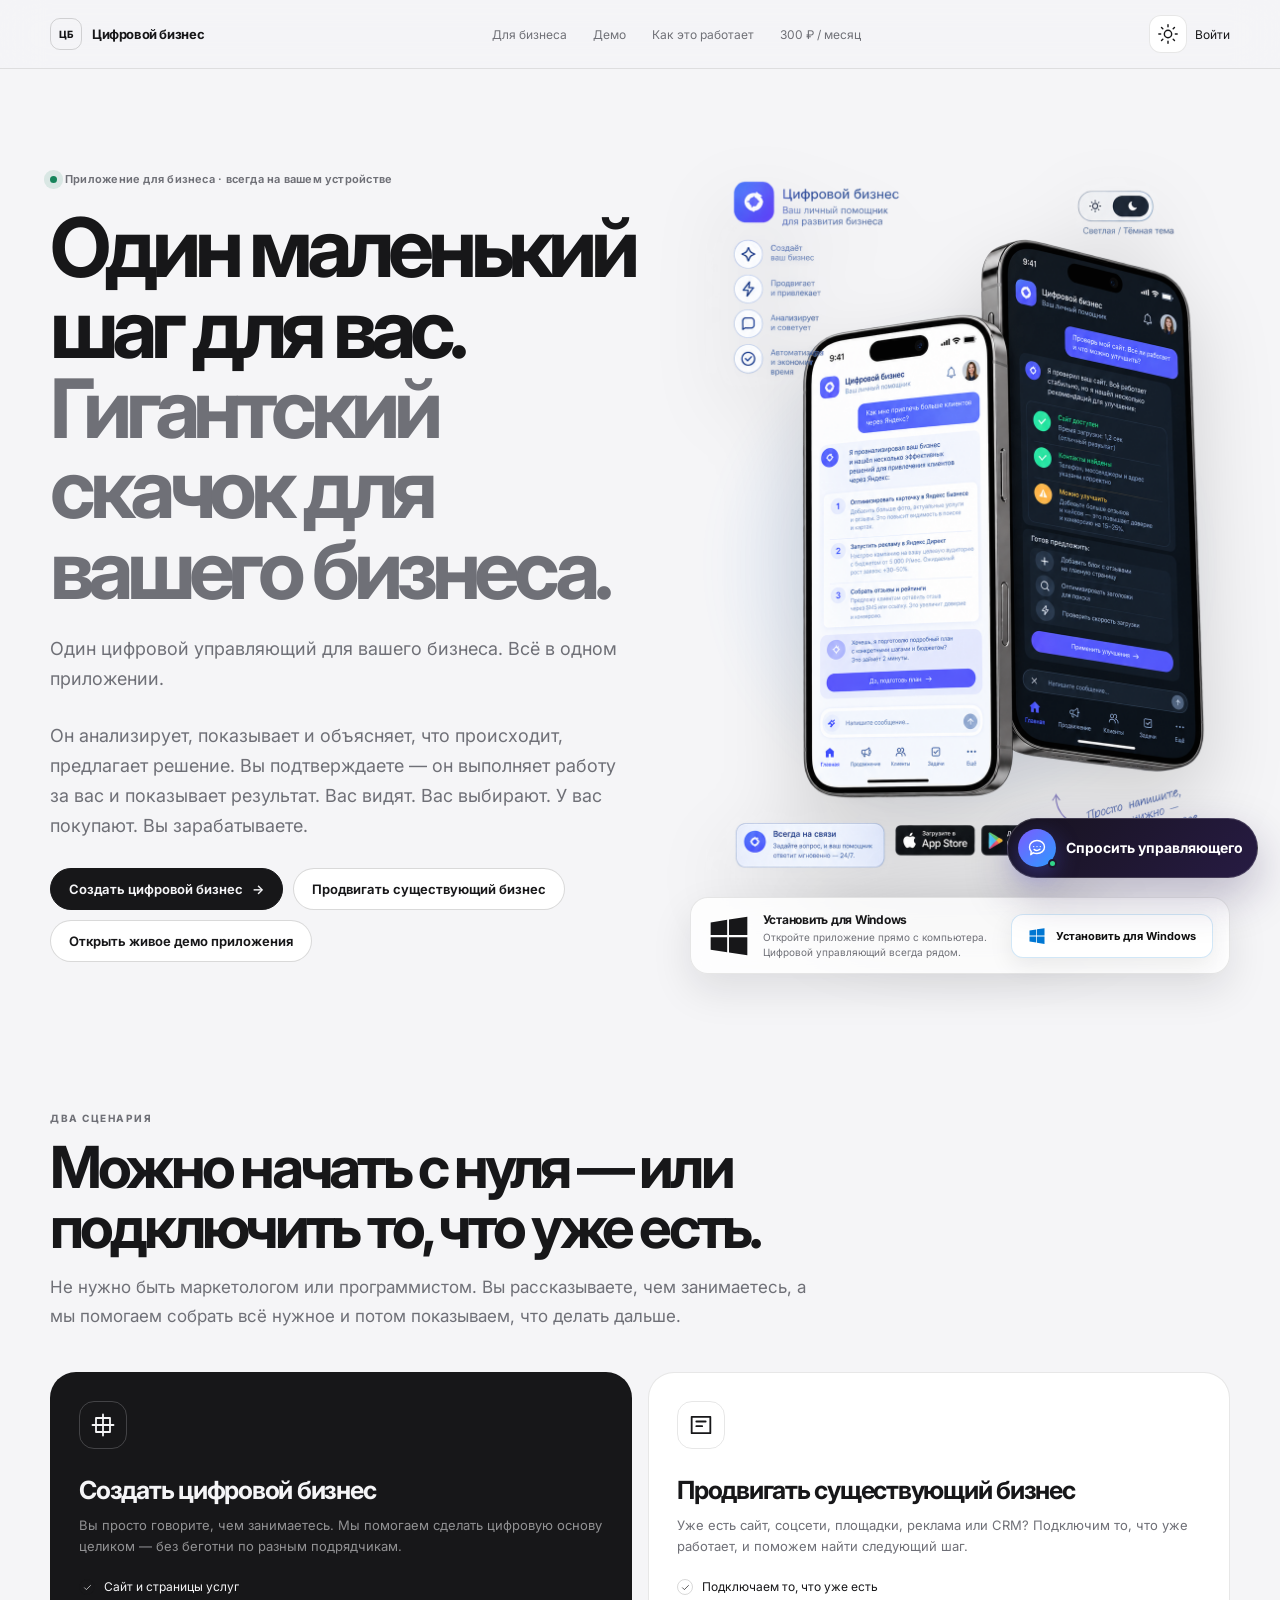
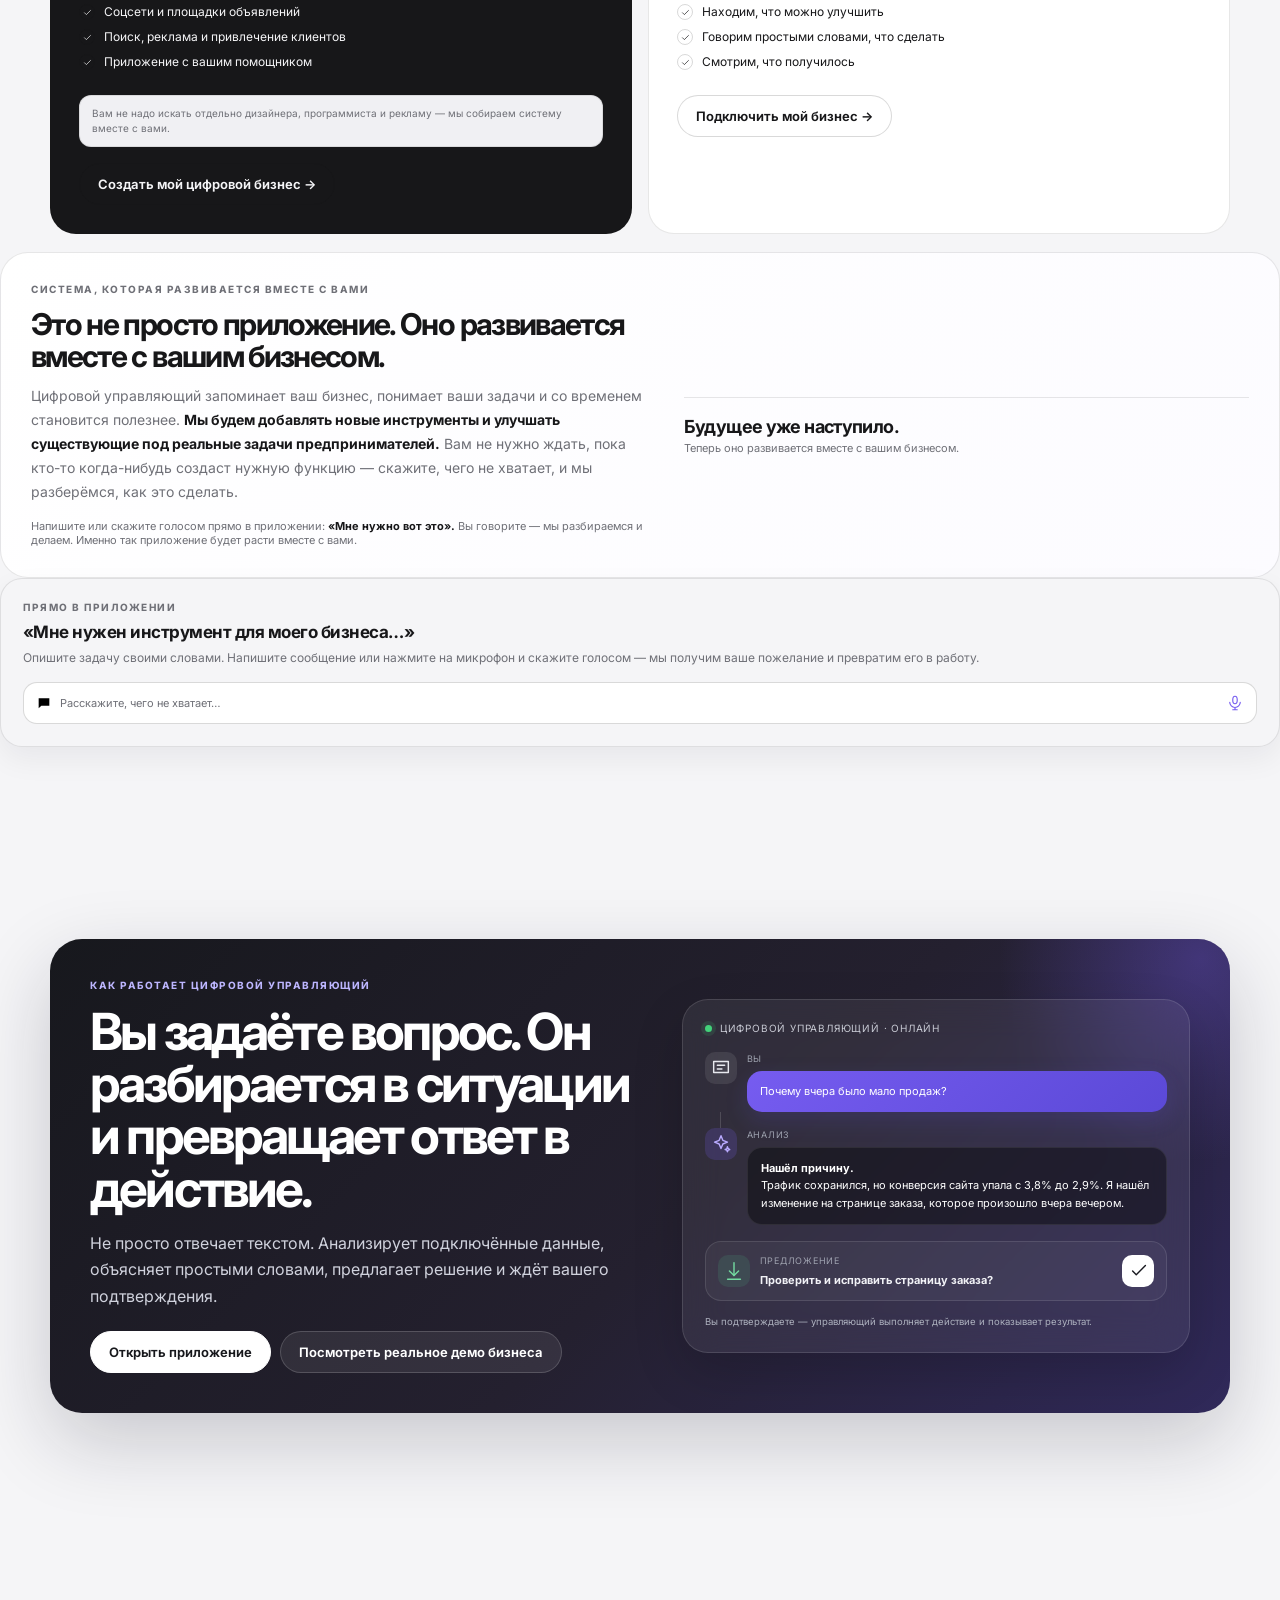
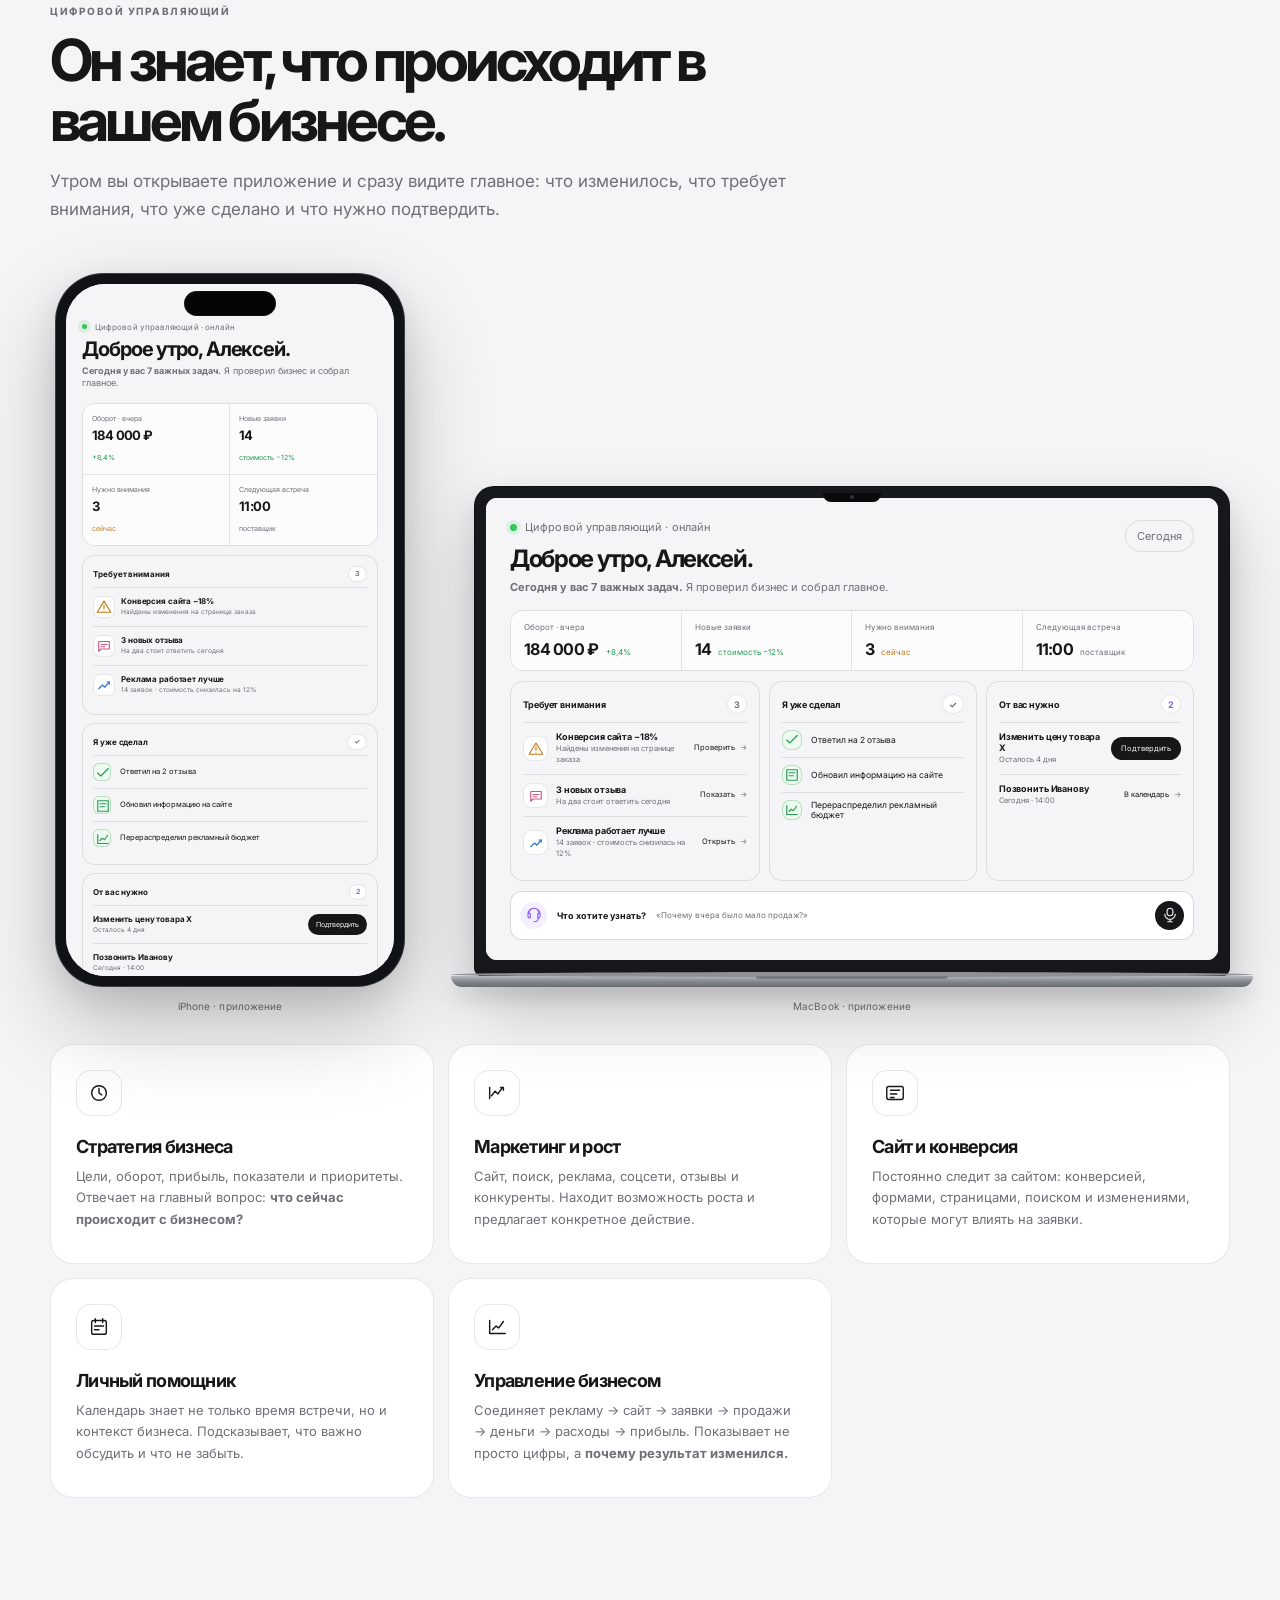
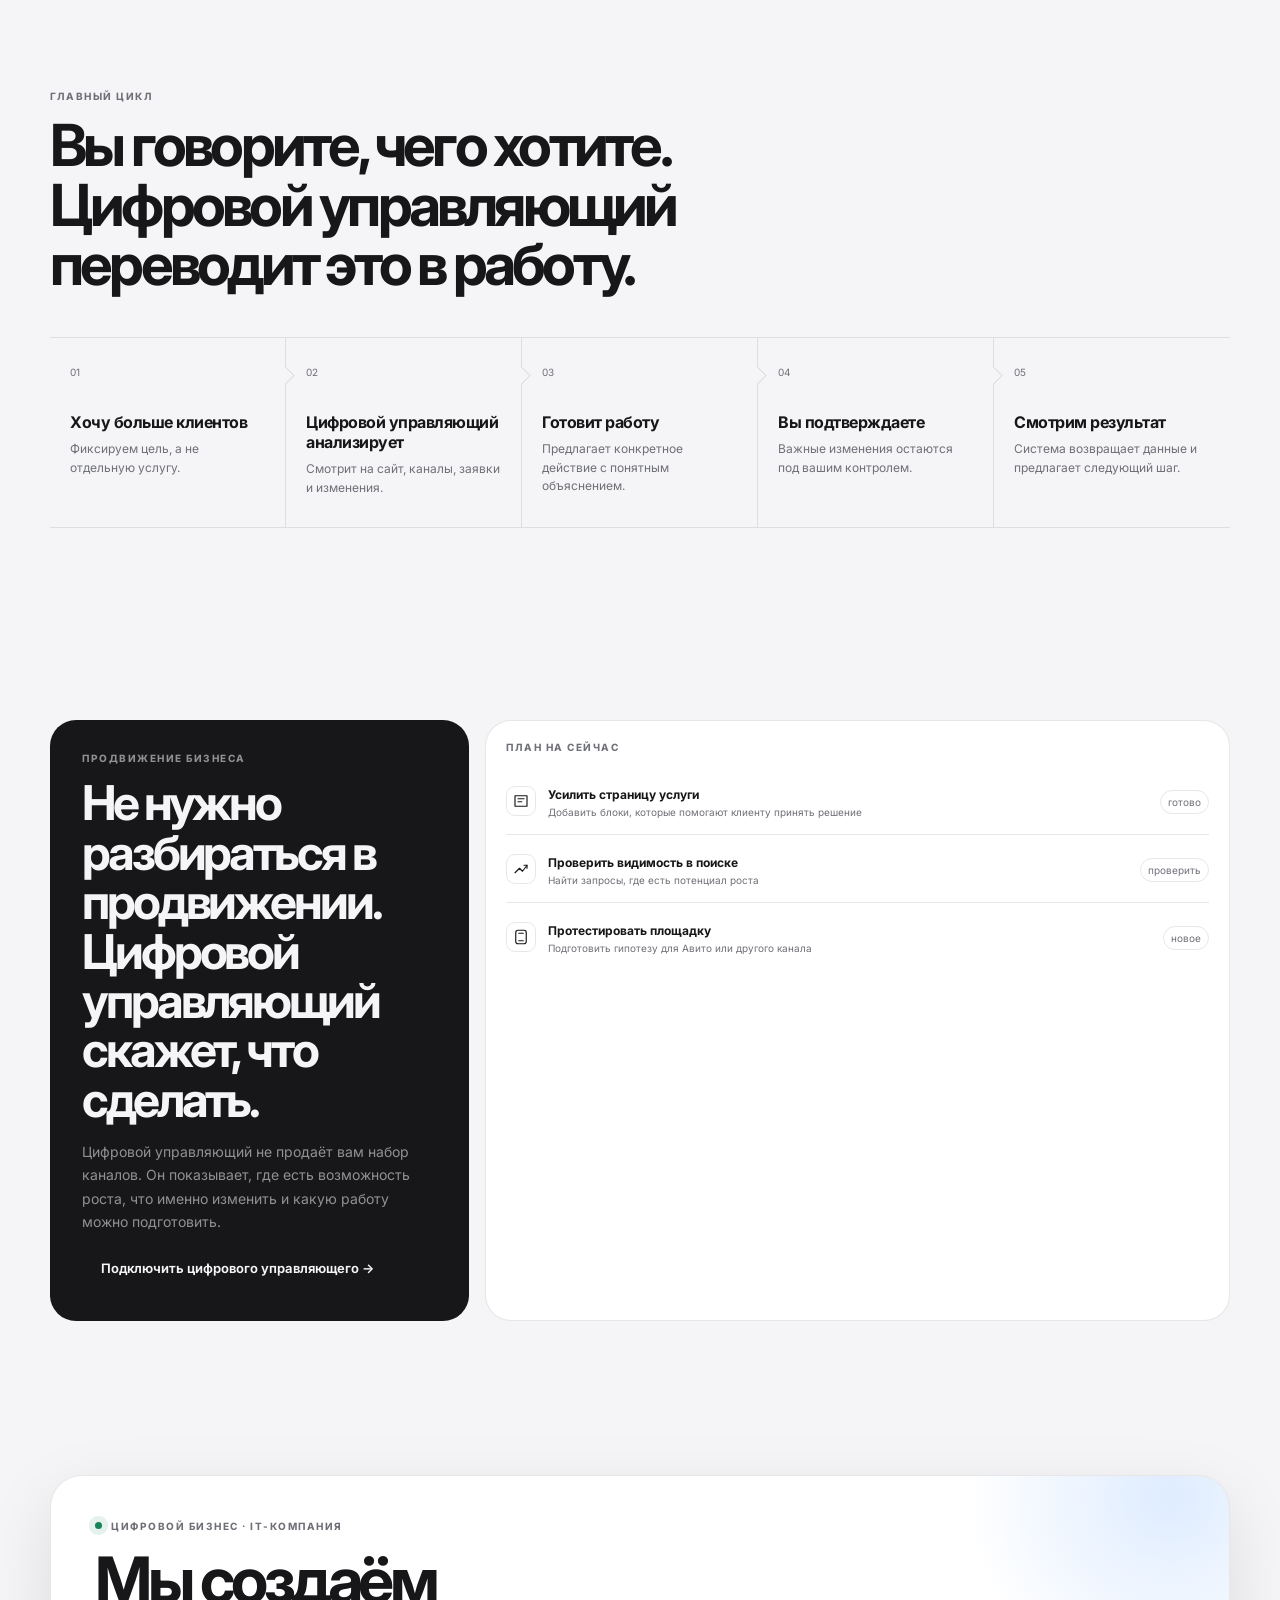
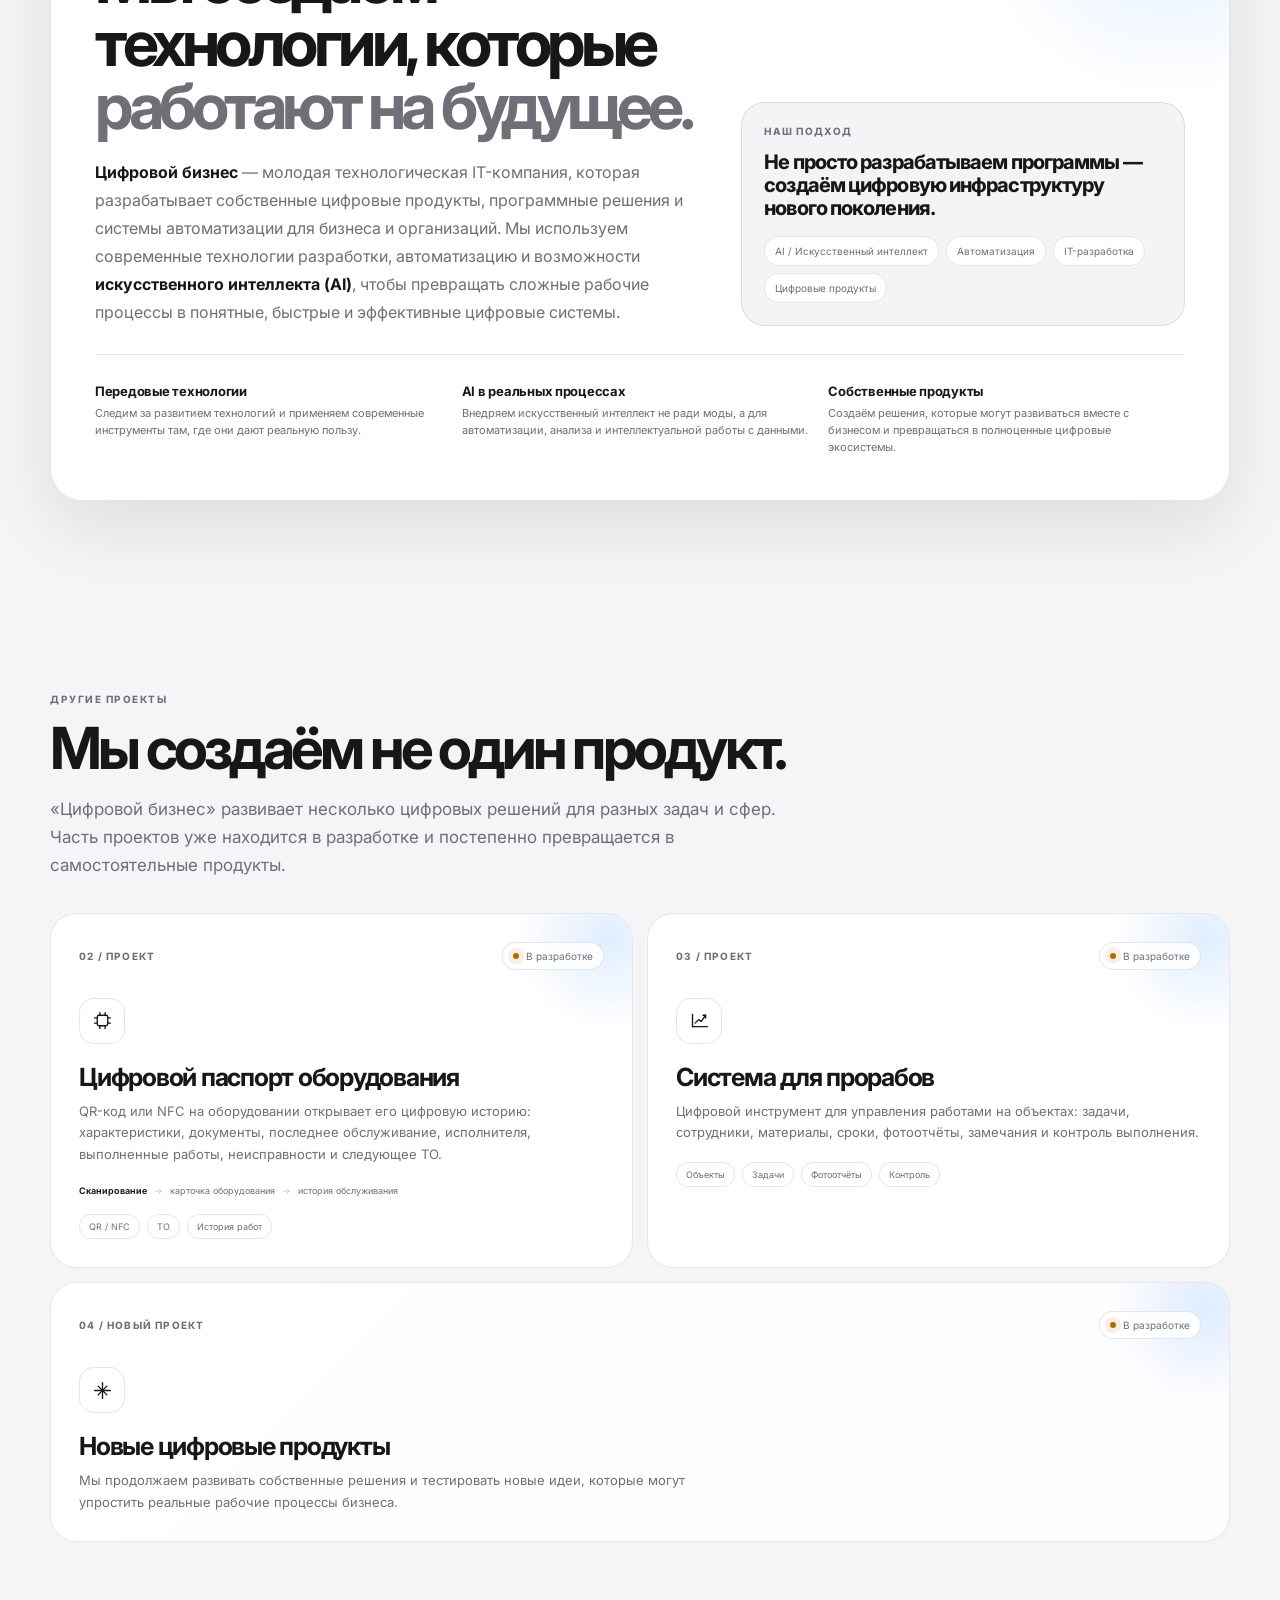
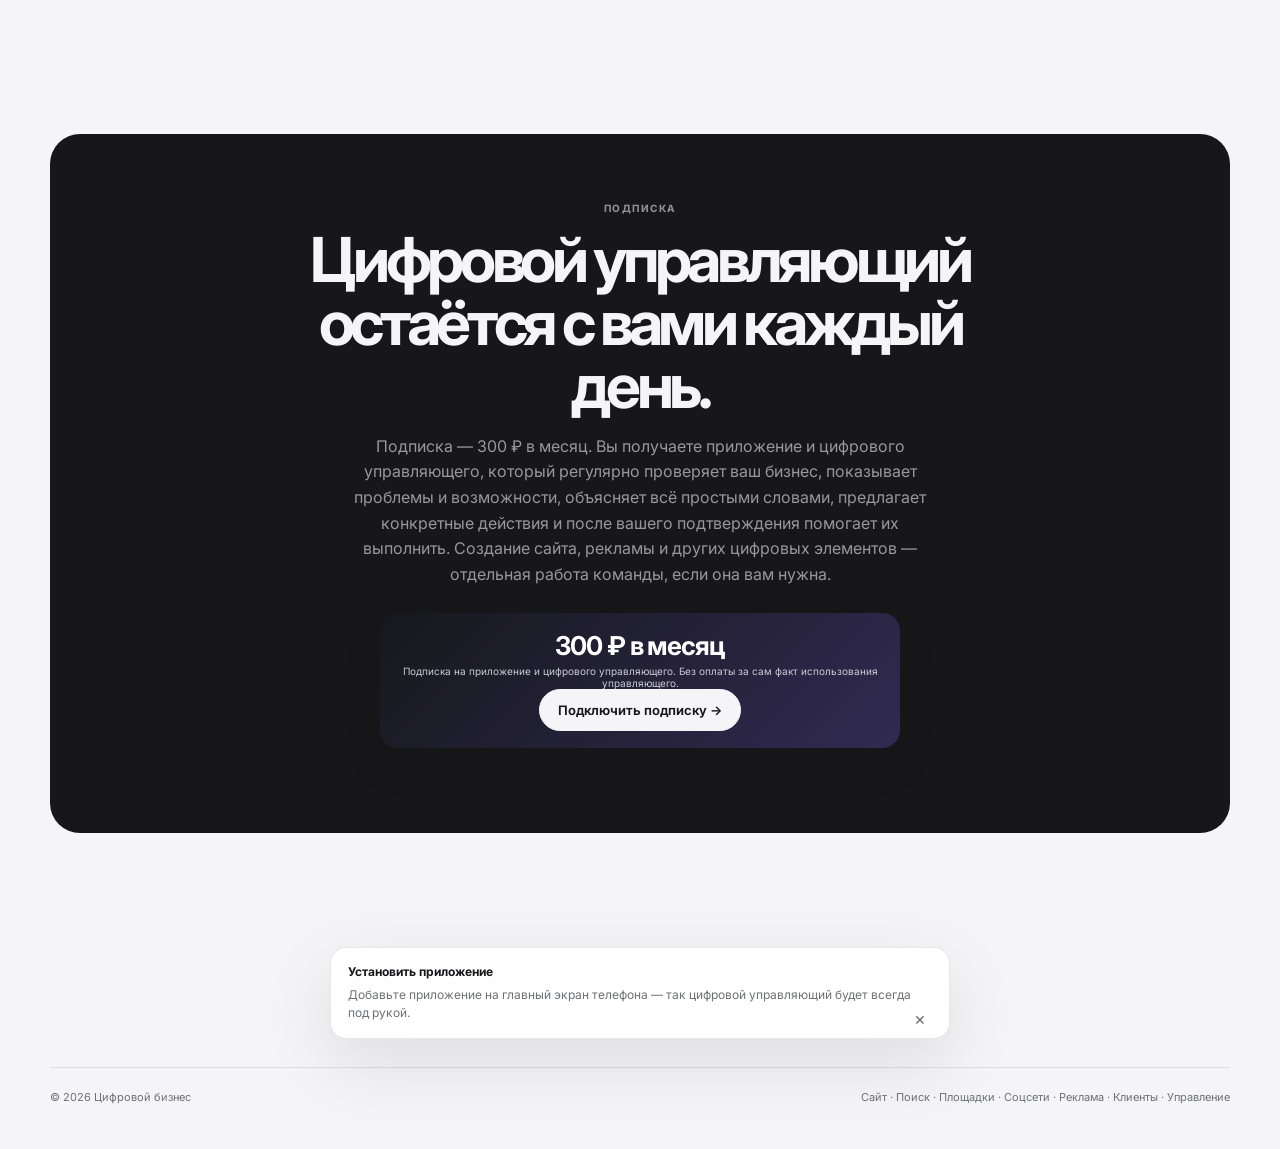
==== commit b4a29ff9: "Update index.html" ====
--- a/index.html
+++ b/index.html
@@ -8,7 +8,7 @@
 <link href="icon-192.svg?v=4" rel="icon" type="image/svg+xml"/>
 <link href="icon-192.svg" rel="apple-touch-icon"/>
 <title>Цифровой бизнес — Ваш бизнес. На новом уровне.</title>
-<meta content="Цифровой управляющий для вашего бизнеса: сайт, клиенты, продвижение и управление в одном приложении." name="description"/>
+<meta content="Цифровой бизнес — молодая технологическая IT-компания. Разрабатываем цифровые продукты, программные решения, системы автоматизации и внедряем искусственный интеллект в реальные бизнес-процессы." name="description"/>
 <style>
 @import url('https://fonts.googleapis.com/css2?family=Inter:wght@400;500;600;700;800&display=swap');
 :root{
@@ -247,6 +247,59 @@
 .ask-mic{width:29px;height:29px;border:0;border-radius:50%;background:var(--ink);color:var(--bg);display:grid;place-items:center;cursor:pointer}
 @media(max-width:900px){.morning-columns{grid-template-columns:1fr 1fr}.morning-panel:first-child{grid-column:1/-1}.morning-metrics{grid-template-columns:repeat(2,1fr)}.metric:nth-child(2){border-right:0}.metric:nth-child(-n+2){border-bottom:1px solid var(--line)}}
 @media(max-width:620px){.morning-dashboard{padding:20px}.morning-top{gap:12px}.morning-top h3{font-size:24px}.morning-date{display:none}.morning-columns{grid-template-columns:1fr}.morning-panel:first-child{grid-column:auto}.morning-metrics{grid-template-columns:1fr 1fr}.metric strong{display:block;margin:0 0 2px}.morning-ask{flex-wrap:wrap}.ask-placeholder{order:3;flex-basis:100%;padding-left:37px}}
+
+/* Projects showcase — additive styles only */
+.projects-showcase{position:relative}
+.projects-showcase .section-head{margin-bottom:34px}
+.projects-grid{display:grid;grid-template-columns:repeat(2,1fr);gap:14px}
+.project-card{position:relative;overflow:hidden;min-height:250px;padding:28px;border:1px solid var(--line);border-radius:26px;background:var(--surface);transition:transform .25s,box-shadow .25s,border-color .25s}
+.project-card:hover{transform:translateY(-4px);box-shadow:var(--shadow);border-color:var(--line-strong)}
+.project-card:before{content:"";position:absolute;right:-70px;top:-70px;width:190px;height:190px;border-radius:50%;background:radial-gradient(circle,color-mix(in srgb,var(--blue) 13%,transparent),transparent 68%);pointer-events:none}
+.project-card--wide{grid-column:1/-1;min-height:210px;background:linear-gradient(135deg,var(--surface),color-mix(in srgb,var(--surface) 88%,#ece9ff))}
+.project-card-top{display:flex;align-items:center;justify-content:space-between;gap:14px;margin-bottom:28px;position:relative;z-index:1}
+.project-number{font-size:10px;font-weight:750;letter-spacing:.12em;color:var(--muted)}
+.project-status{display:inline-flex;align-items:center;gap:7px;padding:7px 10px;border:1px solid var(--line);border-radius:999px;background:color-mix(in srgb,var(--surface) 82%,transparent);font-size:10px;color:var(--muted);white-space:nowrap}
+.project-status:before{content:"";width:6px;height:6px;border-radius:50%;background:var(--orange);box-shadow:0 0 0 5px color-mix(in srgb,var(--orange) 10%,transparent)}
+.project-icon{width:46px;height:46px;border:1px solid var(--line);border-radius:15px;display:grid;place-items:center;margin-bottom:20px;background:var(--surface);position:relative;z-index:1}
+.project-icon svg{width:21px;height:21px}
+.project-card h3{font-size:25px;line-height:1.08;letter-spacing:-.05em;margin:0 0 10px;position:relative;z-index:1}
+.project-card p{max-width:650px;font-size:13px;line-height:1.65;color:var(--muted);margin:0;position:relative;z-index:1}
+.project-meta{display:flex;flex-wrap:wrap;gap:7px;margin-top:18px;position:relative;z-index:1}
+.project-tag{padding:6px 9px;border:1px solid var(--line);border-radius:999px;font-size:9px;color:var(--muted);background:color-mix(in srgb,var(--surface) 72%,transparent)}
+.project-flow{display:flex;align-items:center;gap:7px;margin-top:20px;position:relative;z-index:1;flex-wrap:wrap}
+.project-flow span{font-size:9px;color:var(--muted)}
+.project-flow b{font-size:9px;font-weight:650}
+.project-arrow{opacity:.45}
+@media(max-width:700px){
+  .projects-grid{grid-template-columns:1fr}
+  .project-card--wide{grid-column:auto}
+  .project-card{min-height:0;padding:24px}
+  .project-card-top{margin-bottom:23px}
+  .project-card h3{font-size:22px}
+}
+
+
+/* About / technology positioning */
+.about-company{padding-top:58px}
+.about-company-card{position:relative;overflow:hidden;border:1px solid var(--line);border-radius:32px;background:var(--surface);padding:44px;box-shadow:var(--shadow)}
+.about-company-card:before{content:"";position:absolute;width:420px;height:420px;right:-150px;top:-190px;border-radius:50%;background:radial-gradient(circle,color-mix(in srgb,var(--blue) 14%,transparent),transparent 68%);pointer-events:none}
+.about-company-grid{position:relative;z-index:1;display:grid;grid-template-columns:1.15fr .85fr;gap:46px;align-items:end}
+.about-company-kicker{display:flex;align-items:center;gap:9px;font-size:10px;text-transform:uppercase;letter-spacing:.15em;color:var(--muted);font-weight:750;margin-bottom:16px}
+.about-company-kicker i{width:7px;height:7px;border-radius:50%;background:var(--green);box-shadow:0 0 0 6px color-mix(in srgb,var(--green) 11%,transparent)}
+.about-company h2{font-size:clamp(38px,5vw,64px);line-height:.99;letter-spacing:-.07em;margin:0 0 20px;max-width:760px}
+.about-company h2 em{font-style:normal;color:var(--muted)}
+.about-company-lead{font-size:16px;line-height:1.75;color:var(--muted);max-width:720px;margin:0}
+.about-company-lead strong{color:var(--ink)}
+.about-company-side{padding:22px;border:1px solid var(--line);border-radius:24px;background:color-mix(in srgb,var(--surface2) 72%,transparent)}
+.about-company-side-label{font-size:10px;text-transform:uppercase;letter-spacing:.13em;color:var(--muted);font-weight:750;margin-bottom:14px}
+.about-company-side-title{font-size:20px;line-height:1.15;letter-spacing:-.045em;font-weight:750;margin-bottom:16px}
+.about-company-tags{display:flex;flex-wrap:wrap;gap:7px}
+.about-company-tag{padding:8px 10px;border:1px solid var(--line);border-radius:999px;background:var(--surface);font-size:10px;color:var(--muted)}
+.about-company-bottom{position:relative;z-index:1;display:grid;grid-template-columns:repeat(3,1fr);gap:10px;margin-top:28px;padding-top:24px;border-top:1px solid var(--line)}
+.about-company-point{padding:4px 8px 0 0}
+.about-company-point strong{display:block;font-size:13px;letter-spacing:-.02em;margin-bottom:6px}
+.about-company-point span{display:block;font-size:11px;line-height:1.55;color:var(--muted)}
+@media(max-width:800px){.about-company-card{padding:30px 24px;border-radius:26px}.about-company-grid{grid-template-columns:1fr;gap:28px}.about-company-bottom{grid-template-columns:1fr;gap:18px}.about-company{padding-top:42px}}
 </style>
 <style id="db-assistant-voice-style">
 #db-assist-launcher{position:fixed;right:22px;bottom:22px;z-index:99990;display:flex;align-items:center;gap:10px;border:1px solid rgba(255,255,255,.16);background:linear-gradient(135deg,#17131f,#271b43);color:#fff;border-radius:999px;padding:10px 14px 10px 10px;box-shadow:0 18px 45px rgba(37,23,77,.28);cursor:pointer;font:700 14px/1 Inter,-apple-system,BlinkMacSystemFont,sans-serif;backdrop-filter:blur(18px);transition:.22s ease}
@@ -293,7 +346,7 @@
 </head>
 <body>
 <header><div class="container nav">
-<a class="brand" href="#"><span class="brand-mark">ЦБ</span>Цифровой бизнес</a>
+<a class="brand" href="#about"><span class="brand-mark">ЦБ</span>Цифровой бизнес</a>
 <nav class="links"><a href="#paths" id="navBusiness" title="Посмотреть, что мы можем сделать для бизнеса">Для бизнеса</a><a href="#live-demo" id="navDemo" title="Открыть живой пример работы приложения">Демо</a><a href="#system" id="navHow">Как это работает</a><a href="./pay.html" id="navPrice">300 ₽ / месяц</a></nav>
 <div class="nav-actions">
 
@@ -583,6 +636,103 @@
 </div>
 </div>
 </section>
+
+<section class="section about-company" id="about" aria-labelledby="aboutTitle">
+<div class="container">
+<div class="about-company-card">
+<div class="about-company-grid">
+<div>
+<div class="about-company-kicker"><i></i> Цифровой бизнес · IT-компания</div>
+<h2 id="aboutTitle">Мы создаём технологии, которые <em>работают на будущее.</em></h2>
+<p class="about-company-lead"><strong>Цифровой бизнес</strong> — молодая технологическая IT-компания, которая разрабатывает собственные цифровые продукты, программные решения и системы автоматизации для бизнеса и организаций. Мы используем современные технологии разработки, автоматизацию и возможности <strong>искусственного интеллекта (AI)</strong>, чтобы превращать сложные рабочие процессы в понятные, быстрые и эффективные цифровые системы.</p>
+</div>
+<div class="about-company-side">
+<div class="about-company-side-label">Наш подход</div>
+<div class="about-company-side-title">Не просто разрабатываем программы — создаём цифровую инфраструктуру нового поколения.</div>
+<div class="about-company-tags"><span class="about-company-tag">AI / Искусственный интеллект</span><span class="about-company-tag">Автоматизация</span><span class="about-company-tag">IT-разработка</span><span class="about-company-tag">Цифровые продукты</span></div>
+</div>
+</div>
+<div class="about-company-bottom">
+<div class="about-company-point"><strong>Передовые технологии</strong><span>Следим за развитием технологий и применяем современные инструменты там, где они дают реальную пользу.</span></div>
+<div class="about-company-point"><strong>AI в реальных процессах</strong><span>Внедряем искусственный интеллект не ради моды, а для автоматизации, анализа и интеллектуальной работы с данными.</span></div>
+<div class="about-company-point"><strong>Собственные продукты</strong><span>Создаём решения, которые могут развиваться вместе с бизнесом и превращаться в полноценные цифровые экосистемы.</span></div>
+</div>
+</div>
+</div>
+</section>
+<section class="section projects-showcase" id="projects">
+<div class="container">
+<div class="section-head">
+<div class="kicker">Другие проекты</div>
+<h2>Мы создаём не один продукт.</h2>
+<p>«Цифровой бизнес» развивает несколько цифровых решений для разных задач и сфер. Часть проектов уже находится в разработке и постепенно превращается в самостоятельные продукты.</p>
+</div>
+
+<div class="projects-grid">
+<article class="project-card">
+<div class="project-card-top">
+<span class="project-number">02 / ПРОЕКТ</span>
+<span class="project-status">В разработке</span>
+</div>
+<div class="project-icon" aria-hidden="true">
+<svg class="icon" viewbox="0 0 24 24">
+<rect height="12" rx="2" width="12" x="6" y="6"></rect>
+<path d="M9 3v3M15 3v3M9 18v3M15 18v3M3 9h3M18 9h3M3 15h3M18 15h3"></path>
+</svg>
+</div>
+<h3>Цифровой паспорт оборудования</h3>
+<p>QR-код или NFC на оборудовании открывает его цифровую историю: характеристики, документы, последнее обслуживание, исполнителя, выполненные работы, неисправности и следующее ТО.</p>
+<div class="project-flow">
+<b>Сканирование</b><span class="project-arrow">→</span><span>карточка оборудования</span><span class="project-arrow">→</span><span>история обслуживания</span>
+</div>
+<div class="project-meta">
+<span class="project-tag">QR / NFC</span>
+<span class="project-tag">ТО</span>
+<span class="project-tag">История работ</span>
+</div>
+</article>
+
+<article class="project-card">
+<div class="project-card-top">
+<span class="project-number">03 / ПРОЕКТ</span>
+<span class="project-status">В разработке</span>
+</div>
+<div class="project-icon" aria-hidden="true">
+<svg class="icon" viewbox="0 0 24 24">
+<path d="M4 19V5"></path>
+<path d="M4 19h17"></path>
+<path d="m7 15 4-4 3 2 5-7"></path>
+<path d="M16 6h3v3"></path>
+</svg>
+</div>
+<h3>Система для прорабов</h3>
+<p>Цифровой инструмент для управления работами на объектах: задачи, сотрудники, материалы, сроки, фотоотчёты, замечания и контроль выполнения.</p>
+<div class="project-meta">
+<span class="project-tag">Объекты</span>
+<span class="project-tag">Задачи</span>
+<span class="project-tag">Фотоотчёты</span>
+<span class="project-tag">Контроль</span>
+</div>
+</article>
+
+<article class="project-card project-card--wide">
+<div class="project-card-top">
+<span class="project-number">04 / НОВЫЙ ПРОЕКТ</span>
+<span class="project-status">В разработке</span>
+</div>
+<div class="project-icon" aria-hidden="true">
+<svg class="icon" viewbox="0 0 24 24">
+<path d="M12 3v18M3 12h18"></path>
+<path d="m7 7 10 10M17 7 7 17"></path>
+</svg>
+</div>
+<h3>Новые цифровые продукты</h3>
+<p>Мы продолжаем развивать собственные решения и тестировать новые идеи, которые могут упростить реальные рабочие процессы бизнеса.</p>
+</article>
+</div>
+</div>
+</section>
+
 <section class="section" id="start">
 <div class="container"><div class="cta">
 <div class="kicker" id="finalKicker" style="color:inherit;opacity:.55">Подписка</div>
@@ -606,7 +756,7 @@
   let initialized = false;
   function openApp(event){
     if(event) event.preventDefault();
-    if(!initialized){ frame.src='./app.html'; initialized=true; }
+    if(!initialized){ frame.src='./app/'; initialized=true; }
     overlay.classList.add('is-open');
     overlay.setAttribute('aria-hidden','false');
     document.body.classList.add('db-app-active');
@@ -639,18 +789,8 @@
     help.style.display='block';
     help.scrollIntoView({behavior:'smooth',block:'nearest'});
   }
-  async function installPWA(){
-    if(window.matchMedia && window.matchMedia('(display-mode: standalone)').matches){
-      return;
-    }
-    if(deferredInstallPrompt){
-      const promptEvent=deferredInstallPrompt;
-      deferredInstallPrompt=null;
-      promptEvent.prompt();
-      try{ await promptEvent.userChoice; }catch(e){}
-      return;
-    }
-    showInstallHelp();
+  function installPWA(){
+    window.location.href='./app/';
   }
   window.installPWA = installPWA;
   window.addEventListener('beforeinstallprompt',e=>{
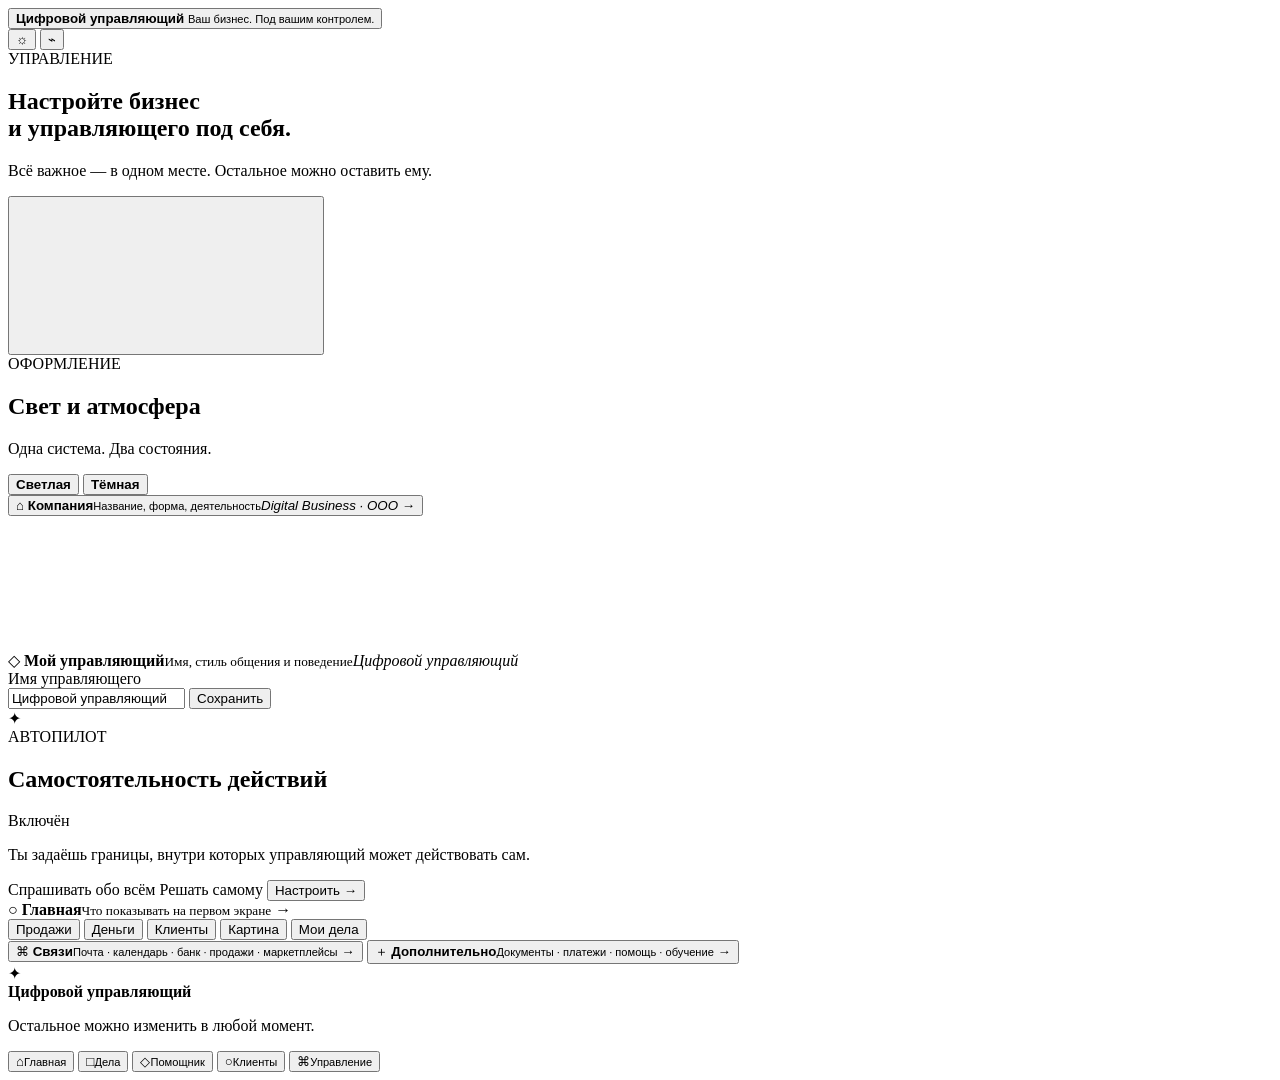
==== commit 52c3dd36: "Update index.html" ====
--- a/index.html
+++ b/index.html
@@ -1,988 +1,142 @@
-<!DOCTYPE html>
-
+<!doctype html>
 <html lang="ru">
 <head>
-<meta charset="utf-8"/><meta content="width=device-width,initial-scale=1" name="viewport"/>
-<meta content="#f5f5f7" name="theme-color"/>
-<link href="manifest.json" rel="manifest"/>
-<link href="icon-192.svg?v=4" rel="icon" type="image/svg+xml"/>
-<link href="icon-192.svg" rel="apple-touch-icon"/>
-<title>Цифровой бизнес — Ваш бизнес. На новом уровне.</title>
-<meta content="Цифровой бизнес — молодая технологическая IT-компания. Разрабатываем цифровые продукты, программные решения, системы автоматизации и внедряем искусственный интеллект в реальные бизнес-процессы." name="description"/>
-<style>
-@import url('https://fonts.googleapis.com/css2?family=Inter:wght@400;500;600;700;800&display=swap');
-:root{
- --bg:#f5f5f7;--surface:#fff;--surface2:#f0f0f3;--ink:#171719;--muted:#6f7077;
- --line:rgba(20,20,22,.10);--line-strong:rgba(20,20,22,.16);--accent:#111;
- --blue:#1677ff;--green:#16845b;--orange:#b66b00;--red:#c63c49;
- --shadow:0 24px 70px rgba(20,20,25,.10);--radius:26px
-}
-html[data-theme="dark"]{
- --bg:#0b0b0d;--surface:#141416;--surface2:#1b1b1e;--ink:#f7f7f8;--muted:#a4a4ab;
- --line:rgba(255,255,255,.10);--line-strong:rgba(255,255,255,.18);--accent:#fff;
- --blue:#7db1ff;--green:#5fe0ac;--orange:#ffc56b;--red:#ff8290;
- --shadow:0 28px 80px rgba(0,0,0,.35)
-}
-*{box-sizing:border-box}
-html{scroll-behavior:smooth}
-body{margin:0;background:var(--bg);color:var(--ink);font-family:Inter,-apple-system,BlinkMacSystemFont,"Segoe UI",sans-serif;-webkit-font-smoothing:antialiased;transition:background .25s,color .25s}
-a{color:inherit;text-decoration:none}button{font:inherit;cursor:pointer;color:inherit}
-.container{width:min(1180px,calc(100% - 40px));margin:auto}
-.icon{width:22px;height:22px;display:block;fill:none;stroke:currentColor;stroke-width:1.55;stroke-linecap:round;stroke-linejoin:round}
-.icon.sm{width:18px;height:18px}.icon.lg{width:28px;height:28px}
-.icon-box{width:46px;height:46px;border:1px solid var(--line);border-radius:15px;display:grid;place-items:center;background:var(--surface);color:var(--ink)}
-.icon-box .icon{transition:transform .35s ease}.icon-box:hover .icon{transform:translateY(-2px) scale(1.05)}
-header{position:sticky;top:0;z-index:30;background:color-mix(in srgb,var(--bg) 82%,transparent);backdrop-filter:blur(22px);border-bottom:1px solid var(--line)}
-.nav{height:68px;display:flex;align-items:center;justify-content:space-between;gap:22px}
-.brand{display:flex;align-items:center;gap:10px;font-size:13px;font-weight:700;letter-spacing:-.03em}
-.brand-mark{width:32px;height:32px;border:1px solid var(--line-strong);border-radius:10px;display:grid;place-items:center;font-size:10px;font-weight:800}
-.links{display:flex;gap:26px;color:var(--muted);font-size:12px}.links a:hover{color:var(--ink)}
-.nav-actions{display:flex;align-items:center;gap:8px;font-size:12px}
-.theme-btn{width:38px;height:38px;border:1px solid var(--line);background:var(--surface);border-radius:12px;display:grid;place-items:center}
-.btn{display:inline-flex;align-items:center;justify-content:center;gap:9px;padding:12px 18px;border-radius:999px;border:1px solid var(--line-strong);background:var(--surface);font-size:13px;font-weight:650;transition:.22s}
-.btn:hover{transform:translateY(-2px);box-shadow:0 9px 24px rgba(0,0,0,.08)}
-.btn-dark{background:var(--ink);color:var(--bg);border-color:var(--ink)}.btn-dark:hover{opacity:.88}
-.btn-soft{background:transparent}
-.hero{padding:86px 0 42px}
-.hero-grid{display:grid;grid-template-columns:1.04fr .96fr;gap:54px;align-items:center}
-.eyebrow{display:inline-flex;align-items:center;gap:8px;color:var(--muted);font-size:11px;font-weight:650;letter-spacing:.02em;margin-bottom:22px}
-.live-dot{width:7px;height:7px;border-radius:50%;background:var(--green);box-shadow:0 0 0 6px color-mix(in srgb,var(--green) 12%,transparent);animation:pulseDot 2.2s infinite}
-@keyframes pulseDot{50%{box-shadow:0 0 0 10px transparent}}
-.hero h1{font-size:clamp(48px,6.7vw,82px);line-height:.98;letter-spacing:-.075em;margin:0 0 24px;max-width:760px}
-.hero h1 em{font-style:normal;color:var(--muted)}
-.hero p{font-size:18px;line-height:1.65;color:var(--muted);max-width:620px;margin:0 0 28px}
-.hero-actions{display:flex;flex-wrap:wrap;gap:10px}
-.hero-note{font-size:11px;color:var(--muted);margin-top:18px}
+  <meta charset="utf-8">
+  <meta name="viewport" content="width=device-width, initial-scale=1, viewport-fit=cover">
+  <meta name="theme-color" content="#f6f7f8">
+  <meta name="color-scheme" content="light dark">
+  <title>Цифровой управляющий — Управление</title>
+  <link rel="stylesheet" href="styles.css">
+</head>
+<body data-theme="light">
+  <main class="app" id="app">
+    <section class="hero" aria-label="Управление">
+      <div class="hero-media" aria-hidden="true"></div>
+      <div class="hero-scrim" aria-hidden="true"></div>
 
-.phone-stage{position:relative;min-height:650px;display:grid;place-items:center;overflow:visible}
-.phone-stage:before{content:"";position:absolute;width:500px;height:500px;border-radius:50%;background:radial-gradient(circle,rgba(130,104,255,.22),rgba(73,151,255,.09) 42%,transparent 72%);filter:blur(10px);animation:phoneGlow 7s ease-in-out infinite}
-.phone-stage:after{content:"";position:absolute;width:300px;height:76px;border-radius:50%;background:rgba(0,0,0,.11);filter:blur(28px);bottom:16px;left:50%;transform:translateX(-50%);z-index:0}
-.phone-stage-art{min-height:650px;overflow:visible;display:grid;place-items:center}
-.hero-phone-art-wrap{position:relative;z-index:2;width:min(100%, 760px);transition:transform .5s cubic-bezier(.2,.75,.25,1),filter .45s;filter:drop-shadow(0 32px 40px rgba(0,0,0,.16));animation:heroPhoneFloat 7s ease-in-out infinite}
-.hero-phone-art-wrap:hover{transform:translateY(-8px) scale(1.012);filter:drop-shadow(0 40px 46px rgba(0,0,0,.20))}
-.hero-phone-art{display:block;width:100%;height:auto;max-height:760px;object-fit:contain}
-@keyframes heroPhoneFloat{0%,100%{transform:translateY(0)}50%{transform:translateY(-7px)}}
-@media (max-width: 980px){.phone-stage-art{min-height:auto;margin-top:24px}.hero-phone-art-wrap{width:min(100%, 640px)}}
-@media (max-width: 640px){.hero-phone-art-wrap{width:min(108vw, 620px);margin-left:-4vw}.hero-phone-art{max-height:none}}
-@media (prefers-reduced-motion: reduce){.hero-phone-art-wrap{animation:none;transition:none}.hero-phone-art-wrap:hover{transform:none}}
+      <header class="topbar">
+        <button class="brand" data-close-management aria-label="Вернуться на главную">
+          <span class="brand-mark" aria-hidden="true"></span>
+          <span class="brand-copy">
+            <strong>Цифровой управляющий</strong>
+            <small>Ваш бизнес. Под вашим контролем.</small>
+          </span>
+        </button>
+        <div class="topbar-actions">
+          <button class="icon-button" id="themeToggle" aria-label="Сменить тему">☼</button>
+          <button class="icon-button" data-toast="Уведомлений пока нет" aria-label="Уведомления">⌁</button>
+        </div>
+      </header>
 
-@keyframes phoneGlow{50%{transform:scale(1.04);opacity:.82}}
-.interactive-phone{--phone-bg:#f7f7fa;--phone-surface:#fff;--phone-ink:#16171b;--phone-muted:#737780;--phone-line:rgba(20,20,25,.11);--phone-purple:#745cff;--phone-blue:#3f8cff;--phone-green:#23b978;--phone-orange:#f0a54a;--phone-pink:#eb6e9c;position:relative;z-index:2;width:min(100%,390px);aspect-ratio: .5 / 1;transform:perspective(1450px) rotateY(-8deg) rotateZ(.6deg);transition:transform .6s cubic-bezier(.2,.75,.25,1),filter .45s;filter:drop-shadow(0 38px 42px rgba(0,0,0,.23))}
-.interactive-phone:hover{transform:perspective(1450px) rotateY(-2deg) rotateZ(0) translateY(-7px) scale(1.012);filter:drop-shadow(0 46px 48px rgba(0,0,0,.25))}
-.interactive-phone.dark{--phone-bg:#090a0d;--phone-surface:#14161b;--phone-ink:#f7f8fb;--phone-muted:#9ea4b1;--phone-line:rgba(255,255,255,.10);--phone-purple:#8b7cff;--phone-blue:#69adff;--phone-green:#48daa0;--phone-orange:#ffc166;--phone-pink:#ff93bb}
-.phone-frame{position:absolute;inset:0;border-radius:48px;padding:7px;background:linear-gradient(145deg,#1d1e21,#09090b 30%,#34363a 53%,#101113 77%,#24262a);box-shadow:inset 0 0 0 1px rgba(255,255,255,.22),inset 0 0 18px rgba(255,255,255,.06)}
-.phone-frame:before{content:"";position:absolute;left:-3px;top:185px;width:4px;height:62px;border-radius:4px 0 0 4px;background:#77797d;box-shadow:0 75px 0 #77797d,0 132px 0 #77797d;opacity:.72}
-.phone-frame:after{content:"";position:absolute;right:-3px;top:235px;width:4px;height:94px;border-radius:0 4px 4px 0;background:#77797d;opacity:.72}
-.phone-screen{height:100%;border-radius:42px;overflow:hidden;background:var(--phone-bg);color:var(--phone-ink);position:relative;border:1px solid rgba(255,255,255,.12)}
-.phone-island{position:absolute;z-index:4;top:8px;left:50%;transform:translateX(-50%);width:112px;height:28px;border-radius:20px;background:#050505;box-shadow:0 1px 0 rgba(255,255,255,.05)}
-.phone-status{height:43px;padding:14px 17px 0;display:flex;justify-content:space-between;align-items:center;font-size:9px;font-weight:700;letter-spacing:.01em}
-.phone-status .signals{display:flex;gap:5px;align-items:center}.phone-status svg{width:12px;height:12px;stroke:currentColor;fill:none;stroke-width:1.6}
-.phone-appbar{padding:10px 16px 12px;display:flex;align-items:center;justify-content:space-between;border-bottom:1px solid var(--phone-line)}
-.phone-brand{display:flex;align-items:center;gap:8px}.phone-logo{width:30px;height:30px;border-radius:10px;background:linear-gradient(135deg,#9a8cff,#6553ee);display:grid;place-items:center;color:#fff}.phone-logo svg{width:16px;height:16px}.phone-brand b{display:block;font-size:11px;letter-spacing:-.02em}.phone-brand small{display:block;color:var(--phone-muted);font-size:7px;margin-top:1px}.phone-tool{width:30px;height:30px;border:1px solid var(--phone-line);border-radius:10px;background:var(--phone-surface);display:grid;place-items:center;color:var(--phone-muted)}
-.phone-content{position:absolute;inset:86px 0 45px;overflow:hidden;padding:16px 13px 16px}
-.phone-screen[data-view="chat"] .phone-content{padding-top:14px}.phone-screen[data-view="task"] .phone-content{padding-top:13px}
-.phone-view{display:none;height:100%;animation:phoneViewIn .45s ease}.phone-view.active{display:block}@keyframes phoneViewIn{from{opacity:0;transform:translateY(10px)}to{opacity:1;transform:none}}
-.phone-greeting{font-size:22px;line-height:1.06;letter-spacing:-.055em;margin:0 0 5px}.phone-sub{color:var(--phone-muted);font-size:9px;line-height:1.45;margin-bottom:12px}.phone-card{background:var(--phone-surface);border:1px solid var(--phone-line);border-radius:16px;padding:11px;margin-bottom:8px;box-shadow:0 7px 20px rgba(0,0,0,.05)}
-.phone-status-card{display:flex;gap:9px;align-items:center}.phone-status-icon{width:30px;height:30px;border-radius:10px;display:grid;place-items:center;flex:0 0 30px}.phone-status-icon svg{width:15px;height:15px}.phone-status-icon.green{background:color-mix(in srgb,var(--phone-green) 14%,transparent);color:var(--phone-green)}.phone-status-icon.orange{background:color-mix(in srgb,var(--phone-orange) 16%,transparent);color:var(--phone-orange)}.phone-status-icon.blue{background:color-mix(in srgb,var(--phone-blue) 14%,transparent);color:var(--phone-blue)}
-.phone-status-card b{font-size:10px}.phone-status-card span{display:block;color:var(--phone-muted);font-size:8px;margin-top:2px}
-.phone-metrics{display:grid;grid-template-columns:repeat(3,1fr);gap:7px}.phone-metric{padding:10px;border:1px solid var(--phone-line);border-radius:14px;background:color-mix(in srgb,var(--phone-surface) 90%,var(--phone-bg))}.phone-metric strong{display:block;font-size:18px;letter-spacing:-.05em}.phone-metric span{display:block;margin-top:3px;color:var(--phone-muted);font-size:7px;line-height:1.25}.phone-label{font-size:9px;font-weight:750;margin:10px 2px 7px}
-.phone-action{padding:11px;border:1px solid var(--phone-line);background:var(--phone-surface);border-radius:15px;margin-bottom:7px}.phone-action-top{display:flex;gap:8px;align-items:center}.phone-mini-icon{width:29px;height:29px;border-radius:10px;display:grid;place-items:center;background:color-mix(in srgb,var(--phone-purple) 13%,transparent);color:var(--phone-purple);flex:0 0 29px}.phone-mini-icon svg{width:14px;height:14px}.phone-action b{font-size:9px}.phone-action p{margin:4px 0 0 37px;color:var(--phone-muted);font-size:7.5px;line-height:1.35}.phone-cta{margin-top:7px;height:30px;border:0;border-radius:10px;background:linear-gradient(135deg,var(--phone-purple),#5b48e9);color:#fff;font-size:8px;font-weight:700;width:100%}
-.phone-chat-bubble{max-width:88%;padding:10px 11px;border-radius:16px;font-size:8px;line-height:1.42;margin-bottom:8px}.phone-chat-bubble.me{margin-left:auto;background:var(--phone-purple);color:white;border-bottom-right-radius:5px}.phone-chat-bubble.ai{background:var(--phone-surface);border:1px solid var(--phone-line);border-bottom-left-radius:5px}.phone-chat-title{font-weight:800;font-size:10px;margin-bottom:3px}.phone-list{display:grid;gap:6px;margin-top:7px}.phone-list-item{display:flex;gap:7px;align-items:flex-start}.phone-num{width:18px;height:18px;border-radius:50%;background:color-mix(in srgb,var(--phone-purple) 12%,transparent);color:var(--phone-purple);display:grid;place-items:center;font-size:7px;font-weight:800;flex:0 0 18px}.phone-list-item b{font-size:7.8px}.phone-list-item span{display:block;color:var(--phone-muted);font-size:7px;margin-top:2px;line-height:1.3}
-.phone-result{display:flex;gap:8px;align-items:flex-start;padding:10px 11px;background:color-mix(in srgb,var(--phone-green) 8%,var(--phone-surface));border:1px solid color-mix(in srgb,var(--phone-green) 22%,var(--phone-line));border-radius:14px;margin-top:7px}.phone-result svg{width:16px;height:16px;color:var(--phone-green);flex:0 0 16px}.phone-result b{font-size:8px}.phone-result span{display:block;color:var(--phone-muted);font-size:7px;line-height:1.35;margin-top:2px}
-.phone-input{position:absolute;left:11px;right:11px;bottom:8px;height:31px;border:1px solid var(--phone-line);background:var(--phone-surface);border-radius:12px;display:flex;align-items:center;padding:0 9px;color:var(--phone-muted);font-size:7.5px}.phone-input span{margin-left:auto;width:22px;height:22px;border-radius:8px;display:grid;place-items:center;background:var(--phone-purple);color:#fff}.phone-input svg{width:11px;height:11px}
-.phone-nav{position:absolute;left:0;right:0;bottom:0;height:45px;background:color-mix(in srgb,var(--phone-bg) 88%,transparent);backdrop-filter:blur(12px);border-top:1px solid var(--phone-line);display:grid;grid-template-columns:repeat(4,1fr);padding:4px 7px 5px}.phone-nav button{border:0;background:none;color:var(--phone-muted);font-size:6.5px;display:grid;place-items:center;gap:2px;cursor:pointer}.phone-nav button.active{color:var(--phone-purple)}.phone-nav svg{width:13px;height:13px;stroke:currentColor;fill:none;stroke-width:1.7}
-.phone-controls{position:absolute;z-index:3;left:-32px;bottom:58px;display:flex;flex-direction:column;gap:7px}.phone-control{border:1px solid var(--line);background:color-mix(in srgb,var(--surface) 90%,transparent);color:var(--ink);backdrop-filter:blur(14px);border-radius:13px;padding:8px 10px;font-size:9px;box-shadow:0 10px 24px rgba(0,0,0,.08);transition:.22s;white-space:nowrap}.phone-control:hover{transform:translateX(3px)}.phone-control.active{box-shadow:0 10px 24px rgba(116,92,255,.13);border-color:color-mix(in srgb,var(--phone-purple,#745cff) 36%,var(--line))}.phone-caption{position:absolute;z-index:2;bottom:20px;right:-4px;padding:9px 12px;border:1px solid var(--line);background:color-mix(in srgb,var(--surface) 88%,transparent);backdrop-filter:blur(16px);border-radius:999px;font-size:10px;color:var(--muted);box-shadow:0 10px 30px rgba(0,0,0,.08)}
+      <div class="hero-content">
+        <div class="hero-copy">
+          <span class="eyebrow">УПРАВЛЕНИЕ</span>
+          <h1>Настройте бизнес<br>и управляющего <span>под себя.</span></h1>
+          <p>Всё важное — в одном месте. Остальное можно оставить ему.</p>
+        </div>
 
+        <button class="manager-stage" data-toast="Управляющий рядом" aria-label="Цифровой управляющий">
+          <canvas class="manager-canvas" aria-hidden="true"></canvas>
+        </button>
+      </div>
+    </section>
 
-.section{padding:96px 0}.custom-tools-panel{margin-top:18px;padding:30px;border:1px solid var(--line);border-radius:28px;background:linear-gradient(135deg,var(--surface),color-mix(in srgb,var(--surface) 82%,#eeeaff));display:grid;grid-template-columns:1.05fr .95fr;gap:28px;align-items:center}.custom-tools-copy h3{font-size:30px;line-height:1.05;letter-spacing:-.055em;margin:0 0 12px}.custom-tools-copy p{font-size:14px;line-height:1.7;color:var(--muted);margin:0}.custom-tools-copy strong{color:var(--ink)}.custom-tools-note{margin-top:16px;font-size:11px;color:var(--muted)}.custom-tools-future{margin-top:22px;padding-top:18px;border-top:1px solid var(--line);display:flex;flex-direction:column;gap:4px}.custom-tools-future strong{font-size:18px;letter-spacing:-.035em}.custom-tools-future span{font-size:11px;color:var(--muted)}.custom-tools-action{padding:22px;border:1px solid var(--line);border-radius:22px;background:var(--bg);box-shadow:0 12px 30px rgba(20,20,30,.06)}.custom-tools-action .kicker{margin-bottom:9px}.custom-tools-action strong{display:block;font-size:17px;letter-spacing:-.03em;margin-bottom:7px}.custom-tools-action p{font-size:12px;line-height:1.55;color:var(--muted);margin:0 0 14px}.custom-tools-input{display:flex;gap:8px;align-items:center;padding:11px 12px;border:1px solid var(--line-strong);border-radius:14px;background:var(--surface);font-size:11px;color:var(--muted)}.custom-tools-input svg{width:16px;height:16px;flex:0 0 16px;color:#765cf0}.custom-tools-input .voice{margin-left:auto;color:#765cf0}@media(max-width:900px){.custom-tools-panel{grid-template-columns:1fr}}
-.section-head{max-width:760px;margin-bottom:42px}.kicker{font-size:10px;text-transform:uppercase;letter-spacing:.15em;color:var(--muted);font-weight:750;margin-bottom:14px}.section h2{font-size:clamp(36px,5vw,58px);line-height:1.03;letter-spacing:-.065em;margin:0 0 16px}.section-head p{font-size:17px;line-height:1.65;color:var(--muted);margin:0}
-.path-grid{display:grid;grid-template-columns:1fr 1fr;gap:16px}
-.path-card{border:1px solid var(--line);background:var(--surface);border-radius:26px;padding:28px;transition:.25s}.path-card:hover{transform:translateY(-4px);box-shadow:var(--shadow);border-color:var(--line-strong)}
-.path-card.featured{background:var(--ink);color:var(--bg)}.path-card.featured .muted,.path-card.featured p{color:color-mix(in srgb,var(--bg) 55%,transparent)}.path-card.featured .path-icon{border-color:color-mix(in srgb,var(--bg) 20%,transparent)}
-.path-icon{width:48px;height:48px;border:1px solid var(--line);border-radius:15px;display:grid;place-items:center;margin-bottom:26px}
-.path-card h3{font-size:25px;letter-spacing:-.05em;margin:0 0 10px}.path-card p{font-size:13px;line-height:1.65;color:var(--muted);margin:0 0 22px}.path-list{display:grid;gap:9px;margin:0 0 25px;padding:0;list-style:none}.path-list li{display:flex;gap:9px;font-size:12px}.check{width:16px;height:16px;border:1px solid var(--line-strong);border-radius:50%;display:grid;place-items:center;font-size:9px;flex:0 0 16px}
-.feature-grid{display:grid;grid-template-columns:repeat(3,1fr);gap:14px}.feature{background:var(--surface);border:1px solid var(--line);border-radius:23px;padding:25px;min-height:220px;transition:.25s}.feature:hover{transform:translateY(-3px);box-shadow:var(--shadow);border-color:var(--line-strong)}.feature h3{font-size:18px;letter-spacing:-.04em;margin:20px 0 9px}.feature p{font-size:13px;line-height:1.65;color:var(--muted);margin:0}
-.flow{display:grid;grid-template-columns:repeat(5,1fr);gap:0;border-top:1px solid var(--line);border-bottom:1px solid var(--line)}
-.flow-step{padding:28px 20px 30px;border-right:1px solid var(--line);position:relative}.flow-step:last-child{border-right:0}.flow-num{font-size:10px;color:var(--muted);margin-bottom:34px}.flow-step h3{font-size:16px;letter-spacing:-.03em;margin:0 0 8px}.flow-step p{font-size:12px;line-height:1.55;color:var(--muted);margin:0}.flow-arrow{position:absolute;right:-7px;top:31px;width:13px;height:13px;background:var(--bg);border-right:1px solid var(--line);border-top:1px solid var(--line);transform:rotate(45deg);z-index:2}
-.promo-panel{display:grid;grid-template-columns:.72fr 1.28fr;gap:16px}.promo-copy{border-radius:26px;padding:32px;background:var(--ink);color:var(--bg)}.promo-copy h2{font-size:clamp(32px,4vw,48px);margin:0 0 16px}.promo-copy p{color:color-mix(in srgb,var(--bg) 55%,transparent);font-size:14px;line-height:1.65}.promo-board{border:1px solid var(--line);background:var(--surface);border-radius:26px;padding:20px}.task{display:grid;grid-template-columns:30px 1fr auto;gap:12px;align-items:center;padding:16px 0;border-bottom:1px solid var(--line)}.task:last-child{border-bottom:0}.task-icon{width:30px;height:30px;border:1px solid var(--line);border-radius:9px;display:grid;place-items:center}.task b{font-size:12px}.task span{display:block;color:var(--muted);font-size:10px;margin-top:3px}.task-state{font-size:9px;color:var(--green);border:1px solid var(--line);border-radius:999px;padding:5px 7px}
-.cta{border-radius:30px;padding:68px 30px;background:var(--ink);color:var(--bg);text-align:center}.cta h2{max-width:760px;margin:0 auto 16px;font-size:clamp(38px,5vw,62px);line-height:1.02;letter-spacing:-.07em}.cta p{max-width:590px;margin:0 auto 26px;color:color-mix(in srgb,var(--bg) 58%,transparent);font-size:16px;line-height:1.6}.cta .btn-dark{background:var(--bg);color:var(--ink);border-color:var(--bg)}.cta .btn-soft{border-color:color-mix(in srgb,var(--bg) 22%,transparent);color:var(--bg);background:transparent}
-footer{padding:28px 0 45px;color:var(--muted);font-size:11px}.footer-inner{border-top:1px solid var(--line);padding-top:22px;display:flex;justify-content:space-between;gap:15px;flex-wrap:wrap}
-#installHelp{max-width:620px;margin:18px auto 0;padding:15px 17px;background:var(--surface);border:1px solid var(--line);border-radius:16px;color:var(--muted);font-size:12px;line-height:1.55;text-align:left;box-shadow:var(--shadow)}#installHelp b{display:block;margin-bottom:4px;color:var(--ink)}#closeInstallHelp{float:right;border:0;background:transparent;font-size:18px}
-@media(max-width:900px){.hero-grid,.promo-panel{grid-template-columns:1fr}.interactive-phone{transform:perspective(1450px) rotateY(-3deg) rotateZ(.3deg)}.app-preview{min-height:0}.flow{grid-template-columns:1fr 1fr}.flow-step:nth-child(2){border-right:0}.flow-step:nth-child(3){border-top:1px solid var(--line)}.flow-step:nth-child(4){border-top:1px solid var(--line)}.flow-step:nth-child(5){grid-column:1/-1;border-top:1px solid var(--line);border-right:0}.flow-arrow{display:none}}
-@media(max-width:700px){.container{width:min(100% - 28px,1180px)}.links{display:none}.nav{height:60px}.nav-actions>a:first-child{display:none}.hero{padding:60px 0 25px}.hero h1{font-size:clamp(43px,13vw,64px)}.hero p{font-size:16px}.phone-stage{min-height:570px}.interactive-phone{width:min(100%,350px)}.phone-controls{left:auto;right:-4px;bottom:36px;flex-direction:row}.preview-side{display:none}.mini-grid{grid-template-columns:1fr 1fr}.mini-card:last-child{grid-column:1/-1}.section{padding:70px 0}.path-grid,.feature-grid{grid-template-columns:1fr}.flow{grid-template-columns:1fr}.flow-step,.flow-step:nth-child(n){border-right:0;border-top:1px solid var(--line)}.flow-step:first-child{border-top:0}.flow-step:nth-child(5){grid-column:auto}.flow-num{margin-bottom:18px}.cta{padding:50px 20px}.theme-btn{width:36px;height:36px}}
-@media(prefers-reduced-motion:reduce){*,*::before,*::after{animation:none!important;transition:none!important;scroll-behavior:auto!important}}
-.phone-install-card{position:relative;z-index:4;width:min(100%,700px);margin:-18px auto 0;display:flex;align-items:center;gap:12px;padding:14px 16px;border:1px solid rgba(20,20,25,.10);border-radius:18px;background:rgba(255,255,255,.82);backdrop-filter:blur(16px);box-shadow:0 16px 40px rgba(20,20,30,.10)}.phone-install-icon{width:38px;height:38px;flex:0 0 38px;border-radius:12px;display:grid;place-items:center;background:linear-gradient(135deg,#ece7ff,#e5f2ff);color:#6653e8}.phone-install-copy{min-width:0;flex:1}.phone-install-copy strong{display:block;font-size:12px;letter-spacing:-.02em}.phone-install-copy span{display:block;color:var(--muted);font-size:10px;line-height:1.45;margin-top:3px}.phone-install-btn{white-space:nowrap;padding:10px 14px;font-size:11px}.demo-panel{display:grid;grid-template-columns:1.05fr .95fr;gap:30px;padding:40px;border-radius:32px;background:linear-gradient(135deg,#17181d 0%,#24202f 55%,#30295a 100%);color:#fff;box-shadow:0 28px 80px rgba(20,18,40,.20);position:relative;overflow:hidden}.demo-panel:after{content:"";position:absolute;width:420px;height:420px;right:-180px;top:-190px;border-radius:50%;background:radial-gradient(circle,rgba(125,96,255,.30),transparent 68%)}.demo-copy{position:relative;z-index:1;align-self:center}.demo-copy .kicker{color:#bdb6ff}.demo-copy h2{font-size:clamp(34px,4vw,54px);line-height:1.02;letter-spacing:-.055em;margin:8px 0 16px;max-width:700px}.demo-copy p{color:#d0d2dd;max-width:650px;line-height:1.65}.demo-actions{display:flex;gap:9px;flex-wrap:wrap;margin-top:22px}.demo-actions .btn{background:rgba(255,255,255,.08);border-color:rgba(255,255,255,.17);color:#fff}.demo-actions .btn-dark{background:#fff;color:#17181c;border-color:#fff}.demo-example{position:relative;z-index:1;align-self:center;padding:22px;border:1px solid rgba(255,255,255,.12);background:rgba(255,255,255,.065);border-radius:26px;backdrop-filter:blur(18px);box-shadow:0 20px 50px rgba(0,0,0,.16)}.demo-status{display:flex;align-items:center;gap:8px;color:#c7c9d3;font-size:10px;letter-spacing:.08em;text-transform:uppercase;margin-bottom:18px}.demo-status .status-dot{width:7px;height:7px;border-radius:50%;background:#43d17a;box-shadow:0 0 0 4px rgba(67,209,122,.12)}.demo-flow-step{display:grid;grid-template-columns:32px 1fr;gap:10px;align-items:start}.demo-step-icon{width:32px;height:32px;border-radius:10px;display:grid;place-items:center;background:rgba(255,255,255,.09);color:#e8e9ef}.demo-step-icon.purple{background:rgba(126,98,255,.18);color:#b9aaff}.demo-step-label{display:block;color:#9fa3b0;font-size:9px;letter-spacing:.08em;text-transform:uppercase;margin:1px 0 7px}.demo-bubble{border-radius:15px;padding:12px 13px;font-size:11px;line-height:1.55;margin:0}.demo-bubble.user{background:linear-gradient(135deg,#765cf0,#5b49d7);box-shadow:0 8px 22px rgba(95,76,220,.18)}.demo-bubble.ai{background:rgba(10,11,15,.50);border:1px solid rgba(255,255,255,.08)}.demo-connector{height:16px;border-left:1px solid rgba(255,255,255,.15);margin:0 0 0 15px}.demo-proposal{display:grid;grid-template-columns:32px 1fr 32px;gap:10px;align-items:center;margin-top:16px;padding:12px;border:1px solid rgba(255,255,255,.11);border-radius:16px;background:rgba(255,255,255,.045)}.proposal-icon{width:32px;height:32px;border-radius:10px;display:grid;place-items:center;background:rgba(86,210,145,.12);color:#74dba0}.demo-proposal strong{display:block;font-size:11px;line-height:1.4;color:#f1f2f6}.demo-confirm{width:32px;height:32px;border:0;border-radius:10px;display:grid;place-items:center;background:#fff;color:#191a20;cursor:pointer}.demo-hint{color:#aeb2bf;font-size:9.5px;line-height:1.55;margin-top:14px}.term-note{color:var(--muted);font-size:.88em}.price-banner{margin:22px auto 17px;width:min(100%,520px);padding:17px 18px;border-radius:18px;background:linear-gradient(135deg,#17181c,#312a52);color:#fff;text-align:center;box-shadow:0 14px 38px rgba(20,18,35,.14)}.price-banner strong{display:block;font-size:26px;letter-spacing:-.04em}.price-banner span{display:block;margin-top:4px;color:#cbcbd5;font-size:10px}@media(max-width:900px){.demo-panel{grid-template-columns:1fr}.phone-install-card{margin-top:6px}}@media(max-width:700px){.phone-install-card{align-items:flex-start;flex-wrap:wrap}.phone-install-btn{width:100%}.demo-panel{padding:24px;border-radius:24px}.demo-copy h2{font-size:36px}}
+    <section class="content" aria-label="Настройки">
+      <section class="group group-appearance">
+        <div class="section-intro">
+          <span class="eyebrow">ОФОРМЛЕНИЕ</span>
+          <h2>Свет и атмосфера</h2>
+          <p>Одна система. Два состояния.</p>
+        </div>
+        <div class="theme-control" role="group" aria-label="Тема приложения">
+          <button class="theme-choice" data-set-theme="light"><span class="theme-dot theme-dot-light"></span><strong>Светлая</strong></button>
+          <button class="theme-choice" data-set-theme="dark"><span class="theme-dot theme-dot-dark"></span><strong>Тёмная</strong></button>
+        </div>
+      </section>
 
-#installHelp{max-width:620px;margin:18px auto 0;padding:15px 17px;background:var(--surface);border:1px solid var(--line);border-radius:16px;color:var(--muted);font-size:12px;line-height:1.55;text-align:left;box-shadow:var(--shadow)}#installHelp b{display:block;margin-bottom:4px;color:var(--ink)}#closeInstallHelp{float:right;border:0;background:transparent;font-size:18px}#db-app-overlay{position:fixed;inset:0;z-index:999999;background:#090a0f;display:none}#db-app-overlay.is-open{display:block}#db-app-frame{display:block;width:100%;height:100%;border:0;background:#090a0f}#db-app-back{position:absolute;top:max(12px,env(safe-area-inset-top));left:14px;z-index:5;border:1px solid rgba(255,255,255,.22);background:rgba(15,17,25,.88);color:#fff;border-radius:999px;padding:10px 15px;font:600 13px Inter,-apple-system,BlinkMacSystemFont,sans-serif;box-shadow:0 8px 28px #0003;backdrop-filter:blur(14px)}body.db-app-active{overflow:hidden}@media(max-width:600px){#db-app-back{top:max(8px,env(safe-area-inset-top));left:8px;padding:9px 12px;font-size:12px}}
-.card-note{margin:12px 0 16px;padding:10px 12px;border-radius:12px;background:var(--surface2);color:var(--muted);font-size:10px;line-height:1.5;border:1px solid var(--line)}
+      <section class="group">
+        <button class="setting-row" data-toast="Откроем данные компании">
+          <span class="row-icon">⌂</span>
+          <span class="row-copy"><b>Компания</b><small>Название, форма, деятельность</small><em id="companyLine">Digital Business · ООО</em></span>
+          <span class="row-arrow">→</span>
+        </button>
 
-/* Mobile readability pass: desktop layout is unchanged. */
-@media (max-width:700px){
-  html{-webkit-text-size-adjust:100%;text-size-adjust:100%}
-  body{font-size:16px}
-  .container{width:min(100% - 24px,1180px)}
-  .nav{height:62px}
-  .brand{font-size:14px;gap:9px}.brand-mark{width:34px;height:34px;font-size:10px}
-  .nav-actions{font-size:13px}.nav-actions .btn{font-size:13px;padding:10px 13px}
-  .hero{padding:50px 2px 26px}
-  .hero h1{font-size:clamp(42px,12.5vw,58px);line-height:.99;max-width:100%;margin-bottom:20px}
-  .hero p{font-size:18px;line-height:1.58;max-width:100%}
-  .hero-note{font-size:13px;line-height:1.5}
-  .hero-price{font-size:13px}.hero-price strong{font-size:21px}
-  .phone-stage{min-height:590px}
-  .hero-phone-art-wrap{width:min(112vw,680px);margin-left:-6vw}
-  .phone-install-card{padding:16px;gap:12px;border-radius:18px}
-  .phone-install-copy strong{font-size:14px}.phone-install-copy span{font-size:12px;line-height:1.5}
-  .phone-install-btn{font-size:14px;padding:12px 15px}
-  .section{padding:76px 0}
-  .section h2{font-size:clamp(36px,11vw,50px)}
-  .section-head p{font-size:18px;line-height:1.6}
-  .kicker{font-size:11px}
-  .path-card{padding:24px}.path-card h3{font-size:27px}.path-card p{font-size:15px;line-height:1.65}
-  .path-list li{font-size:14px;line-height:1.45}
-  .feature{padding:23px;min-height:0}.feature h3{font-size:21px}.feature p{font-size:15px;line-height:1.6}
-  .flow-step{padding:23px 18px}.flow-num{font-size:11px}.flow-step h3{font-size:18px}.flow-step p{font-size:14px;line-height:1.6}
-  .promo-copy h2{font-size:38px}.promo-copy p{font-size:15px;line-height:1.6}
-  .task{grid-template-columns:34px 1fr;gap:11px;padding:17px 0}.task-icon{width:34px;height:34px}.task b{font-size:14px}.task span{font-size:12px;line-height:1.45}.task-state{font-size:11px;padding:6px 8px;grid-column:2;justify-self:start}
-  .demo-copy h2{font-size:38px}.demo-copy p{font-size:15px;line-height:1.6}.demo-bubble{font-size:13px;line-height:1.5;padding:13px 14px}.demo-hint{font-size:12px;line-height:1.55}.hint-chip{font-size:12px;padding:6px 10px}
-  .price-banner strong{font-size:28px}.price-banner span{font-size:12px}
-  .cta{padding:54px 18px}.cta h2{font-size:clamp(38px,11vw,52px)}.cta p{font-size:17px;line-height:1.6}
-  #installHelp{font-size:14px;line-height:1.6}
-  .theme-btn{width:42px;height:42px}
-}
+        <div class="setting-row setting-row-open manager-setting">
+          <span class="row-icon">◇</span>
+          <span class="row-copy"><b>Мой управляющий</b><small>Имя, стиль общения и поведение</small><em id="managerLine">Цифровой управляющий</em></span>
+          <span class="manager-mini" aria-hidden="true"><canvas class="manager-canvas"></canvas></span>
+        </div>
 
+        <div class="manager-edit">
+          <label for="managerName">Имя управляющего</label>
+          <div class="input-wrap">
+            <input id="managerName" maxlength="36" value="Цифровой управляющий" autocomplete="off">
+            <button id="saveManagerName" aria-label="Сохранить имя">Сохранить</button>
+          </div>
+        </div>
+      </section>
 
-.lang-btn{min-width:42px;height:38px;padding:0 10px;border:1px solid var(--line);background:var(--surface);border-radius:12px;font-size:11px;font-weight:800;letter-spacing:.04em}
-.lang-btn:hover{transform:translateY(-1px);box-shadow:0 9px 24px rgba(0,0,0,.08)}
-@media(max-width:700px){.lang-btn{height:36px;min-width:40px}}
+      <section class="feature-card" id="autopilotCard" role="button" tabindex="0" aria-label="Автопилот">
+        <div class="feature-top">
+          <div class="feature-icon">✦</div>
+          <div>
+            <span class="eyebrow">АВТОПИЛОТ</span>
+            <h2>Самостоятельность действий</h2>
+          </div>
+          <span class="status" id="autopilotStatus">Включён</span>
+        </div>
+        <p>Ты задаёшь границы, внутри которых управляющий может действовать сам.</p>
+        <div class="feature-bottom">
+          <span>Спрашивать обо всём <i></i> Решать самому</span>
+          <button class="quiet-action" data-toast="Открываем правила автопилота">Настроить <b>→</b></button>
+        </div>
+      </section>
 
-.windows-install-card{align-items:center}
-.windows-logo{width:44px;height:44px;display:grid;place-items:center;flex:0 0 44px}
-.windows-logo svg,.windows-btn-logo svg{width:100%;height:100%;fill:currentColor}
-.windows-install-btn{display:inline-flex;align-items:center;gap:10px;border:1px solid rgba(0,120,212,.18);background:#fff;color:#111;padding:12px 16px;border-radius:12px;font-weight:700;cursor:pointer;box-shadow:0 8px 24px rgba(0,0,0,.08);transition:.2s ease}
-.windows-install-btn:hover{transform:translateY(-1px);box-shadow:0 12px 28px rgba(0,120,212,.14)}
-.windows-btn-logo{width:18px;height:18px;display:inline-grid;place-items:center;color:#0078d4}
-html[data-theme="dark"] .windows-install-btn{background:#11141a;color:#f7f8fb;border-color:rgba(255,255,255,.12);box-shadow:none}
-html[data-theme="dark"] .windows-btn-logo{color:#60b9ff}
+      <section class="group">
+        <div class="setting-row setting-row-expanded">
+          <span class="row-icon">○</span>
+          <span class="row-copy"><b>Главная</b><small>Что показывать на первом экране</small></span>
+          <span class="row-arrow">→</span>
+          <div class="selection-list" aria-label="Разделы главной">
+            <button class="selection is-on">Продажи</button>
+            <button class="selection is-on">Деньги</button>
+            <button class="selection is-on">Клиенты</button>
+            <button class="selection">Картина</button>
+            <button class="selection is-on">Мои дела</button>
+          </div>
+        </div>
 
+        <button class="setting-row" data-toast="Открываем связи">
+          <span class="row-icon">⌘</span>
+          <span class="row-copy"><b>Связи</b><small>Почта · календарь · банк · продажи · маркетплейсы</small></span>
+          <span class="row-arrow">→</span>
+        </button>
 
+        <button class="setting-row" data-toast="Открываем дополнительные возможности">
+          <span class="row-icon">＋</span>
+          <span class="row-copy"><b>Дополнительно</b><small>Документы · платежи · помощь · обучение</small></span>
+          <span class="row-arrow">→</span>
+        </button>
+      </section>
 
+      <section class="closing-note">
+        <span class="closing-mark">✦</span>
+        <div><strong id="closingName">Цифровой управляющий</strong><p>Остальное можно изменить в любой момент.</p></div>
+      </section>
+    </section>
 
-/* Premium device showcase — the same product, shown as a real app on iPhone and MacBook. */
-.manager-device-showcase{grid-column:1/-1;display:grid;grid-template-columns:minmax(250px,360px) minmax(620px,1fr);align-items:end;gap:clamp(28px,5vw,72px);padding:8px 0 18px;overflow:visible}
-.device-phone,.device-laptop{position:relative;display:flex;flex-direction:column;align-items:center;min-width:0}
-.device-phone-shell{position:relative;width:min(100%,350px);aspect-ratio:.49;background:#111217;border:1px solid rgba(255,255,255,.18);border-radius:48px;padding:10px;box-shadow:0 38px 90px rgba(0,0,0,.22),0 12px 34px rgba(0,0,0,.10);overflow:hidden}
-.device-phone-dynamic-island{position:absolute;z-index:3;top:17px;left:50%;transform:translateX(-50%);width:92px;height:25px;border-radius:18px;background:#050507;box-shadow:inset 0 0 0 1px rgba(255,255,255,.06)}
-.device-screen{height:100%;overflow:hidden;border-radius:39px;background:var(--bg)}
-.device-screen .morning-dashboard{min-height:100%;padding:38px 16px 16px;border:0!important;box-shadow:none!important;border-radius:0!important;background:var(--bg)!important}
-.device-screen .morning-top{display:block;margin-bottom:13px}
-.device-screen .morning-kicker{font-size:8px;margin-bottom:7px}
-.device-screen .status-dot{width:5px;height:5px}
-.device-screen .morning-top h3{font-size:20px;line-height:1.05;margin-bottom:5px}
-.device-screen .morning-lead{font-size:9px!important;line-height:1.4!important}
-.device-screen .morning-date{display:none}
-.device-screen .morning-metrics{grid-template-columns:1fr 1fr;margin-bottom:9px;border-radius:13px}
-.device-screen .metric{padding:10px 9px}
-.device-screen .metric:nth-child(2){border-right:0}.device-screen .metric:nth-child(-n+2){border-bottom:1px solid var(--line)}
-.device-screen .metric-label{font-size:7px;margin-bottom:4px}.device-screen .metric strong{font-size:13px;display:block;margin:0 0 1px}.device-screen .metric-change{font-size:7px}
-.device-screen .morning-columns{display:block}.device-screen .morning-panel{border-radius:13px;padding:10px;margin-bottom:8px}
-.device-screen .panel-title{font-size:8px;margin-bottom:5px}.device-screen .panel-count,.device-screen .panel-check{min-width:16px;height:16px;font-size:7px}
-.device-screen .morning-row{grid-template-columns:22px 1fr;padding:8px 0;gap:6px}.device-screen .row-icon{width:22px;height:22px;border-radius:7px}.device-screen .morning-row strong,.device-screen .approval-row strong{font-size:8px}.device-screen .morning-row span:not(.row-icon),.device-screen .approval-row span{font-size:6.5px}.device-screen .row-action{display:none}
-.device-screen .done-row{font-size:7.5px;padding:7px 0}.device-screen .done-icon{width:18px;height:18px;border-radius:6px}.device-screen .approval-row{padding:8px 0}.device-screen .approve-btn{font-size:7px;padding:6px 8px}
-.device-screen .morning-ask{margin-top:8px;border-radius:12px;padding:8px;gap:6px}.device-screen .ask-icon{width:21px;height:21px}.device-screen .morning-ask>span:nth-child(2){font-size:7.5px}.device-screen .ask-placeholder{font-size:6.5px!important}.device-screen .ask-mic{width:22px;height:22px}
-.device-laptop{padding-top:4px}
-.device-laptop-screen{position:relative;width:100%;aspect-ratio:16/10;background:#17181c;border:1px solid rgba(0,0,0,.28);border-radius:20px 20px 9px 9px;padding:11px 11px 16px;box-shadow:0 34px 75px rgba(0,0,0,.20),0 12px 26px rgba(0,0,0,.09)}
-.laptop-camera{position:absolute;z-index:4;top:6px;left:50%;transform:translateX(-50%);width:58px;height:9px;background:#0a0a0c;border-radius:0 0 8px 8px}
-.laptop-camera:after{content:"";position:absolute;left:50%;top:2px;transform:translateX(-50%);width:4px;height:4px;border-radius:50%;background:#31343b}
-.laptop-screen-inner{height:100%;overflow:hidden;border-radius:11px;background:var(--bg)}
-.laptop-screen-inner .morning-dashboard{min-height:100%;padding:22px 24px 20px;border:0!important;box-shadow:none!important;border-radius:0!important;background:var(--bg)!important}
-.laptop-screen-inner .morning-top{margin-bottom:14px}.laptop-screen-inner .morning-top h3{font-size:24px}.laptop-screen-inner .morning-lead{font-size:11px!important}
-.laptop-screen-inner .morning-metrics{margin-bottom:10px;border-radius:13px}.laptop-screen-inner .metric{padding:11px 13px}.laptop-screen-inner .metric-label{font-size:8px}.laptop-screen-inner .metric strong{font-size:16px}.laptop-screen-inner .metric-change{font-size:8px}
-.laptop-screen-inner .morning-columns{gap:9px}.laptop-screen-inner .morning-panel{padding:12px;border-radius:13px}.laptop-screen-inner .panel-title{font-size:9px}.laptop-screen-inner .morning-row{padding:8px 0;grid-template-columns:26px 1fr auto;gap:7px}.laptop-screen-inner .row-icon{width:25px;height:25px}.laptop-screen-inner .morning-row strong,.laptop-screen-inner .approval-row strong{font-size:9px}.laptop-screen-inner .morning-row span:not(.row-icon),.laptop-screen-inner .approval-row span{font-size:7.5px}.laptop-screen-inner .row-action{font-size:7.5px}.laptop-screen-inner .done-row{font-size:8.5px;padding:7px 0}.laptop-screen-inner .done-icon{width:20px;height:20px}.laptop-screen-inner .approval-row{padding:8px 0}.laptop-screen-inner .approve-btn{font-size:7.5px}.laptop-screen-inner .morning-ask{margin-top:10px;padding:9px;border-radius:12px}.laptop-screen-inner .morning-ask>span:nth-child(2){font-size:9px}.laptop-screen-inner .ask-placeholder{font-size:8px!important}
-.device-laptop-base{width:106%;height:11px;margin-top:-1px;background:linear-gradient(to bottom,#b9bbc0,#888b91 45%,#686b71 100%);border-radius:0 0 22px 22px;box-shadow:0 10px 20px rgba(0,0,0,.12);position:relative}
-.device-laptop-base:after{content:"";position:absolute;left:50%;top:0;transform:translateX(-50%);width:24%;height:3px;border-radius:0 0 7px 7px;background:#777a80}
-.laptop-hinge{position:absolute;left:0;right:0;top:-4px;height:5px;border-radius:50%;background:#8d9096}
-.device-caption{margin-top:13px;font-size:10px;color:var(--muted);letter-spacing:.01em}
-html[data-theme="dark"] .device-phone-shell{background:#08090c;box-shadow:0 38px 90px rgba(0,0,0,.42),0 12px 34px rgba(0,0,0,.25)}
-html[data-theme="dark"] .device-laptop-screen{background:#0d0e10;border-color:rgba(255,255,255,.12);box-shadow:0 34px 75px rgba(0,0,0,.45)}
-html[data-theme="dark"] .device-laptop-base{background:linear-gradient(to bottom,#565960,#383a3f 45%,#292b30 100%)}
-@media(max-width:980px){.manager-device-showcase{grid-template-columns:290px 1fr;gap:28px}.device-phone-shell{width:290px}}
-@media(max-width:760px){.manager-device-showcase{grid-template-columns:1fr;justify-items:center}.device-phone{width:min(320px,100%)}.device-laptop{width:100%;max-width:640px}.device-phone-shell{width:min(320px,100%)}.device-laptop-screen{aspect-ratio:14/10}}
+    <nav class="bottom-nav" aria-label="Основная навигация">
+      <button class="nav-item" data-close-management><span>⌂</span><small>Главная</small></button>
+      <button class="nav-item" data-toast="Раздел «Дела»"><span>□</span><small>Дела</small></button>
+      <button class="nav-item" data-toast="Открываем помощника"><span>◇</span><small>Помощник</small></button>
+      <button class="nav-item" data-toast="Раздел «Клиенты»"><span>○</span><small>Клиенты</small></button>
+      <button class="nav-item active"><span>⌘</span><small>Управление</small></button>
+    </nav>
 
-/* Premium morning dashboard — the product itself, not a generic feature card. */
-.morning-dashboard{padding:28px;min-height:0;overflow:hidden}
-.morning-top{display:flex;justify-content:space-between;align-items:flex-start;gap:24px;margin-bottom:22px}
-.morning-kicker{display:flex;align-items:center;gap:8px;color:var(--muted);font-size:11px;letter-spacing:.01em;margin-bottom:10px}
-.status-dot{width:7px;height:7px;border-radius:50%;background:#34c759;box-shadow:0 0 0 4px color-mix(in srgb,#34c759 12%,transparent)}
-.morning-top h3{font-size:28px;letter-spacing:-.055em;margin:0 0 6px}
-.morning-lead{font-size:13px!important;color:var(--muted);margin:0!important;line-height:1.55!important}
-.morning-date{font-size:11px;color:var(--muted);padding:8px 11px;border:1px solid var(--line);border-radius:999px;background:var(--bg)}
-.morning-metrics{display:grid;grid-template-columns:repeat(4,1fr);border:1px solid var(--line);border-radius:18px;overflow:hidden;margin-bottom:14px}
-.metric{padding:16px 17px;background:color-mix(in srgb,var(--surface) 70%,var(--bg));border-right:1px solid var(--line)}
-.metric:last-child{border-right:0}
-.metric-label{display:block;font-size:10px;color:var(--muted);margin-bottom:7px}
-.metric strong{font-size:20px;letter-spacing:-.045em;margin-right:7px}
-.metric-change{font-size:10px;color:var(--muted)}
-.metric-change.positive{color:#249b54}.metric-change.warning{color:#c37a18}
-.morning-columns{display:grid;grid-template-columns:1.2fr 1fr 1fr;gap:12px}
-.morning-panel{border:1px solid var(--line);border-radius:18px;padding:17px;background:var(--bg)}
-.panel-title{display:flex;justify-content:space-between;align-items:center;font-size:11px;font-weight:700;letter-spacing:-.01em;margin-bottom:8px}
-.panel-count,.panel-check{display:grid;place-items:center;min-width:20px;height:20px;padding:0 6px;border-radius:999px;background:var(--surface);border:1px solid var(--line);font-size:9px;color:var(--muted)}
-.panel-count.accent{color:#8b5cf6}
-.morning-row{display:grid;grid-template-columns:30px 1fr auto;align-items:center;gap:9px;padding:11px 0;border-top:1px solid var(--line)}
-.row-icon{width:29px;height:29px;border-radius:9px;display:grid;place-items:center;background:var(--surface);border:1px solid var(--line)}
-.row-warning{color:#c37a18}.row-pink{color:#c45b86}.row-blue{color:#3478c8}
-.morning-row strong,.approval-row strong{display:block;font-size:11px;letter-spacing:-.015em}
-.morning-row span:not(.row-icon),.approval-row span{display:block;font-size:9px;line-height:1.45;color:var(--muted);margin-top:2px}
-.row-action{border:0;background:transparent;color:var(--ink);font:inherit;font-size:9px;white-space:nowrap;padding:5px 0;cursor:pointer}
-.row-action span{display:inline!important;margin-left:3px;color:var(--muted)}
-.done-row{display:flex;align-items:center;gap:9px;padding:9px 0;border-top:1px solid var(--line);font-size:10px}
-.done-icon{width:24px;height:24px;border-radius:8px;display:grid;place-items:center;background:color-mix(in srgb,#34c759 9%,var(--surface));color:#2a9b55;border:1px solid color-mix(in srgb,#34c759 18%,var(--line))}
-.approval-row{display:flex;align-items:center;justify-content:space-between;gap:9px;padding:10px 0;border-top:1px solid var(--line)}
-.approve-btn{border:0;background:var(--ink);color:var(--bg);border-radius:999px;padding:7px 10px;font-size:9px;white-space:nowrap;cursor:pointer}
-.morning-ask{margin-top:14px;display:flex;align-items:center;gap:10px;border:1px solid var(--line-strong);border-radius:16px;padding:11px 12px;background:var(--surface)}
-.ask-icon{width:27px;height:27px;display:grid;place-items:center;border-radius:50%;background:color-mix(in srgb,#8b5cf6 10%,var(--surface));color:#8b5cf6}
-.morning-ask>span:nth-child(2){font-size:11px;font-weight:700;white-space:nowrap}
-.ask-placeholder{font-size:10px!important;color:var(--muted)!important;flex:1}
-.ask-mic{width:29px;height:29px;border:0;border-radius:50%;background:var(--ink);color:var(--bg);display:grid;place-items:center;cursor:pointer}
-@media(max-width:900px){.morning-columns{grid-template-columns:1fr 1fr}.morning-panel:first-child{grid-column:1/-1}.morning-metrics{grid-template-columns:repeat(2,1fr)}.metric:nth-child(2){border-right:0}.metric:nth-child(-n+2){border-bottom:1px solid var(--line)}}
-@media(max-width:620px){.morning-dashboard{padding:20px}.morning-top{gap:12px}.morning-top h3{font-size:24px}.morning-date{display:none}.morning-columns{grid-template-columns:1fr}.morning-panel:first-child{grid-column:auto}.morning-metrics{grid-template-columns:1fr 1fr}.metric strong{display:block;margin:0 0 2px}.morning-ask{flex-wrap:wrap}.ask-placeholder{order:3;flex-basis:100%;padding-left:37px}}
+    <div class="toast" id="toast" role="status" aria-live="polite"></div>
+  </main>
 
-/* Projects showcase — additive styles only */
-.projects-showcase{position:relative}
-.projects-showcase .section-head{margin-bottom:34px}
-.projects-grid{display:grid;grid-template-columns:repeat(2,1fr);gap:14px}
-.project-card{position:relative;overflow:hidden;min-height:250px;padding:28px;border:1px solid var(--line);border-radius:26px;background:var(--surface);transition:transform .25s,box-shadow .25s,border-color .25s}
-.project-card:hover{transform:translateY(-4px);box-shadow:var(--shadow);border-color:var(--line-strong)}
-.project-card:before{content:"";position:absolute;right:-70px;top:-70px;width:190px;height:190px;border-radius:50%;background:radial-gradient(circle,color-mix(in srgb,var(--blue) 13%,transparent),transparent 68%);pointer-events:none}
-.project-card--wide{grid-column:1/-1;min-height:210px;background:linear-gradient(135deg,var(--surface),color-mix(in srgb,var(--surface) 88%,#ece9ff))}
-.project-card-top{display:flex;align-items:center;justify-content:space-between;gap:14px;margin-bottom:28px;position:relative;z-index:1}
-.project-number{font-size:10px;font-weight:750;letter-spacing:.12em;color:var(--muted)}
-.project-status{display:inline-flex;align-items:center;gap:7px;padding:7px 10px;border:1px solid var(--line);border-radius:999px;background:color-mix(in srgb,var(--surface) 82%,transparent);font-size:10px;color:var(--muted);white-space:nowrap}
-.project-status:before{content:"";width:6px;height:6px;border-radius:50%;background:var(--orange);box-shadow:0 0 0 5px color-mix(in srgb,var(--orange) 10%,transparent)}
-.project-icon{width:46px;height:46px;border:1px solid var(--line);border-radius:15px;display:grid;place-items:center;margin-bottom:20px;background:var(--surface);position:relative;z-index:1}
-.project-icon svg{width:21px;height:21px}
-.project-card h3{font-size:25px;line-height:1.08;letter-spacing:-.05em;margin:0 0 10px;position:relative;z-index:1}
-.project-card p{max-width:650px;font-size:13px;line-height:1.65;color:var(--muted);margin:0;position:relative;z-index:1}
-.project-meta{display:flex;flex-wrap:wrap;gap:7px;margin-top:18px;position:relative;z-index:1}
-.project-tag{padding:6px 9px;border:1px solid var(--line);border-radius:999px;font-size:9px;color:var(--muted);background:color-mix(in srgb,var(--surface) 72%,transparent)}
-.project-flow{display:flex;align-items:center;gap:7px;margin-top:20px;position:relative;z-index:1;flex-wrap:wrap}
-.project-flow span{font-size:9px;color:var(--muted)}
-.project-flow b{font-size:9px;font-weight:650}
-.project-arrow{opacity:.45}
-@media(max-width:700px){
-  .projects-grid{grid-template-columns:1fr}
-  .project-card--wide{grid-column:auto}
-  .project-card{min-height:0;padding:24px}
-  .project-card-top{margin-bottom:23px}
-  .project-card h3{font-size:22px}
-}
-
-
-/* About / technology positioning */
-.about-company{padding-top:58px}
-.about-company-card{position:relative;overflow:hidden;border:1px solid var(--line);border-radius:32px;background:var(--surface);padding:44px;box-shadow:var(--shadow)}
-.about-company-card:before{content:"";position:absolute;width:420px;height:420px;right:-150px;top:-190px;border-radius:50%;background:radial-gradient(circle,color-mix(in srgb,var(--blue) 14%,transparent),transparent 68%);pointer-events:none}
-.about-company-grid{position:relative;z-index:1;display:grid;grid-template-columns:1.15fr .85fr;gap:46px;align-items:end}
-.about-company-kicker{display:flex;align-items:center;gap:9px;font-size:10px;text-transform:uppercase;letter-spacing:.15em;color:var(--muted);font-weight:750;margin-bottom:16px}
-.about-company-kicker i{width:7px;height:7px;border-radius:50%;background:var(--green);box-shadow:0 0 0 6px color-mix(in srgb,var(--green) 11%,transparent)}
-.about-company h2{font-size:clamp(38px,5vw,64px);line-height:.99;letter-spacing:-.07em;margin:0 0 20px;max-width:760px}
-.about-company h2 em{font-style:normal;color:var(--muted)}
-.about-company-lead{font-size:16px;line-height:1.75;color:var(--muted);max-width:720px;margin:0}
-.about-company-lead strong{color:var(--ink)}
-.about-company-side{padding:22px;border:1px solid var(--line);border-radius:24px;background:color-mix(in srgb,var(--surface2) 72%,transparent)}
-.about-company-side-label{font-size:10px;text-transform:uppercase;letter-spacing:.13em;color:var(--muted);font-weight:750;margin-bottom:14px}
-.about-company-side-title{font-size:20px;line-height:1.15;letter-spacing:-.045em;font-weight:750;margin-bottom:16px}
-.about-company-tags{display:flex;flex-wrap:wrap;gap:7px}
-.about-company-tag{padding:8px 10px;border:1px solid var(--line);border-radius:999px;background:var(--surface);font-size:10px;color:var(--muted)}
-.about-company-bottom{position:relative;z-index:1;display:grid;grid-template-columns:repeat(3,1fr);gap:10px;margin-top:28px;padding-top:24px;border-top:1px solid var(--line)}
-.about-company-point{padding:4px 8px 0 0}
-.about-company-point strong{display:block;font-size:13px;letter-spacing:-.02em;margin-bottom:6px}
-.about-company-point span{display:block;font-size:11px;line-height:1.55;color:var(--muted)}
-@media(max-width:800px){.about-company-card{padding:30px 24px;border-radius:26px}.about-company-grid{grid-template-columns:1fr;gap:28px}.about-company-bottom{grid-template-columns:1fr;gap:18px}.about-company{padding-top:42px}}
-</style>
-<style id="db-assistant-voice-style">
-#db-assist-launcher{position:fixed;right:22px;bottom:22px;z-index:99990;display:flex;align-items:center;gap:10px;border:1px solid rgba(255,255,255,.16);background:linear-gradient(135deg,#17131f,#271b43);color:#fff;border-radius:999px;padding:10px 14px 10px 10px;box-shadow:0 18px 45px rgba(37,23,77,.28);cursor:pointer;font:700 14px/1 Inter,-apple-system,BlinkMacSystemFont,sans-serif;backdrop-filter:blur(18px);transition:.22s ease}
-.db-assist-online{display:inline-flex;align-items:center;gap:6px;font-size:11px;font-weight:650;color:#7fe3ae;opacity:.92;margin-left:2px}
-.db-assist-online-dot{width:7px;height:7px;border-radius:50%;background:#31d58a;box-shadow:0 0 0 0 rgba(49,213,138,.34);animation:assistantOnlinePulse 2.4s ease-in-out infinite;flex:0 0 7px}
-@keyframes assistantOnlinePulse{0%,100%{box-shadow:0 0 0 0 rgba(49,213,138,.30);opacity:.82}50%{box-shadow:0 0 0 5px rgba(49,213,138,0);opacity:1}}
-.db-assist-orb{position:relative}
-.db-assist-orb .db-orb-online{position:absolute;right:-1px;bottom:-1px;width:9px;height:9px;border-radius:50%;background:#31d58a;border:2px solid #1e1831;box-shadow:0 0 0 0 rgba(49,213,138,.30);animation:assistantOnlinePulse 2.4s ease-in-out infinite}
-html[data-theme="light"] .db-assist-orb .db-orb-online{border-color:#fff}
-@media(max-width:700px){.db-assist-online{display:none}}
-#db-assist-launcher:hover{transform:translateY(-2px);box-shadow:0 24px 54px rgba(37,23,77,.34)}
-.db-assist-orb{width:38px;height:38px;border-radius:50%;display:grid;place-items:center;background:linear-gradient(135deg,#7b5cff,#2d9bff);box-shadow:0 8px 24px rgba(86,91,255,.38)}
-.db-assist-orb svg{width:20px;height:20px;stroke:#fff;fill:none;stroke-width:1.7;stroke-linecap:round;stroke-linejoin:round}
-#db-assist-panel{position:fixed;right:22px;bottom:82px;z-index:99991;width:min(390px,calc(100vw - 28px));max-height:min(680px,calc(100vh - 110px));display:none;flex-direction:column;border:1px solid rgba(20,20,25,.10);background:rgba(255,255,255,.92);color:#17181c;border-radius:26px;box-shadow:0 28px 80px rgba(20,18,35,.2);backdrop-filter:blur(24px);overflow:hidden}
-#db-assist-panel.open{display:flex}
-html[data-theme="dark"] #db-assist-panel{background:rgba(20,20,24,.94);color:#f5f5f7;border-color:rgba(255,255,255,.10)}
-.db-assist-head{display:flex;align-items:center;justify-content:space-between;gap:10px;padding:16px 17px;border-bottom:1px solid rgba(20,20,25,.08)}
-html[data-theme="dark"] .db-assist-head{border-color:rgba(255,255,255,.08)}
-.db-assist-title{display:flex;align-items:center;gap:10px}.db-assist-title strong{font-size:15px;letter-spacing:-.02em}.db-assist-title span{display:block;font-size:11px;color:#7b7c84;margin-top:2px}.db-assist-close{border:0;background:transparent;color:inherit;font-size:22px;cursor:pointer;width:34px;height:34px;border-radius:50%}
-.db-assist-close:hover{background:rgba(127,127,127,.1)}
-.db-assist-body{padding:15px;overflow:auto;display:grid;gap:10px}.db-msg{max-width:88%;padding:12px 13px;border-radius:16px;font-size:13px;line-height:1.5}.db-msg.ai{background:#f3f1fb;border:1px solid #e7e2fb}.db-msg.me{margin-left:auto;background:#17181c;color:#fff;border-bottom-right-radius:6px}.db-msg small{display:block;font-size:10px;opacity:.62;margin-top:8px}
-html[data-theme="dark"] .db-msg.ai{background:#19171f;border-color:#2d2940}.db-msg.me{background:linear-gradient(135deg,#7058ef,#4e88ff)}
-.db-quick{display:flex;flex-wrap:wrap;gap:7px}.db-quick button{border:1px solid rgba(20,20,25,.10);background:rgba(255,255,255,.8);color:inherit;padding:8px 10px;border-radius:999px;font:600 11px Inter,sans-serif;cursor:pointer}.db-quick button:hover{transform:translateY(-1px);border-color:rgba(91,82,215,.26)}html[data-theme="dark"] .db-quick button{background:#161619;border-color:rgba(255,255,255,.10)}
-.db-assist-foot{padding:12px;border-top:1px solid rgba(20,20,25,.08);display:grid;gap:8px}.db-input-row{display:flex;gap:8px}.db-input-row input{flex:1;min-width:0;border:1px solid rgba(20,20,25,.12);background:rgba(255,255,255,.84);color:inherit;border-radius:14px;padding:12px 13px;outline:none;font:500 13px Inter,sans-serif}.db-input-row input:focus{border-color:rgba(91,82,215,.42);box-shadow:0 0 0 4px rgba(103,90,220,.08)}html[data-theme="dark"] .db-input-row input{background:#151518;border-color:rgba(255,255,255,.12)}
-.db-send,.db-mic,.db-speak{width:44px;height:44px;border-radius:13px;border:1px solid rgba(20,20,25,.10);display:grid;place-items:center;cursor:pointer;background:#17181c;color:#fff}.db-mic,.db-speak{background:rgba(255,255,255,.8);color:inherit}html[data-theme="dark"] .db-mic,html[data-theme="dark"] .db-speak{background:#161619;border-color:rgba(255,255,255,.10)}
-.db-send svg,.db-mic svg,.db-speak svg{width:18px;height:18px;fill:none;stroke:currentColor;stroke-width:1.8;stroke-linecap:round;stroke-linejoin:round}.db-voice-note{font-size:10px;color:#7b7c84;line-height:1.45}
-@media(max-width:600px){#db-assist-launcher{right:12px;bottom:12px;padding:8px 12px 8px 8px}.db-assist-orb{width:36px;height:36px}#db-assist-panel{right:10px;bottom:68px;width:calc(100vw - 20px);max-height:calc(100vh - 92px);border-radius:22px}.db-assist-body{padding:13px}.db-msg{font-size:14px}.db-quick button{font-size:12px;padding:9px 11px}.db-input-row input{font-size:14px}}
-</style>
-<style id="db-assist-name-style">
-#db-name-modal{position:fixed;inset:0;z-index:1000;display:none;place-items:center;padding:20px;background:rgba(10,10,14,.38);backdrop-filter:blur(12px)}
-#db-name-modal.open{display:grid}
-.db-name-card{width:min(460px,100%);padding:30px;border:1px solid var(--line);border-radius:28px;background:var(--surface);color:var(--ink);box-shadow:0 30px 90px rgba(0,0,0,.22)}
-.db-name-kicker{font-size:10px;text-transform:uppercase;letter-spacing:.15em;color:var(--muted);font-weight:750;margin-bottom:12px}
-.db-name-card h3{font-size:30px;line-height:1.05;letter-spacing:-.055em;margin:0 0 12px}
-.db-name-card p{font-size:13px;line-height:1.65;color:var(--muted);margin:0 0 20px}
-.db-name-examples{font-size:11px;color:var(--muted);margin:-10px 0 12px}
-#db-name-input{width:100%;height:48px;padding:0 15px;border:1px solid var(--line-strong);border-radius:14px;background:var(--bg);color:var(--ink);outline:none;font:inherit}
-#db-name-input:focus{border-color:var(--blue);box-shadow:0 0 0 3px color-mix(in srgb,var(--blue) 14%,transparent)}
-.db-name-actions{display:flex;justify-content:flex-end;gap:8px;margin-top:14px}
-.db-name-skip{border:0;background:transparent;color:var(--muted);padding:10px 12px;font-size:12px}
-.db-name-save{border:0;background:var(--ink);color:var(--bg);border-radius:999px;padding:11px 18px;font-size:12px;font-weight:700}
-@media(max-width:600px){.db-name-card{padding:24px;border-radius:24px}.db-name-card h3{font-size:27px}}
-</style>
-</head>
-<body>
-<header><div class="container nav">
-<a class="brand" href="#about"><span class="brand-mark">ЦБ</span>Цифровой бизнес</a>
-<nav class="links"><a href="#paths" id="navBusiness" title="Посмотреть, что мы можем сделать для бизнеса">Для бизнеса</a><a href="#live-demo" id="navDemo" title="Открыть живой пример работы приложения">Демо</a><a href="#system" id="navHow">Как это работает</a><a href="./pay.html" id="navPrice">300 ₽ / месяц</a></nav>
-<div class="nav-actions">
-
-<button aria-label="Переключить тему" class="theme-btn" id="themeBtn" type="button">
-<svg class="icon" viewbox="0 0 24 24"><circle cx="12" cy="12" r="4"></circle><path d="M12 2v2M12 20v2M4.93 4.93l1.41 1.41M17.66 17.66l1.41 1.41M2 12h2M20 12h2M4.93 19.07l1.41-1.41M17.66 6.34l1.41-1.41"></path></svg>
-</button>
-<a data-open-app="" href="#app" id="navLogin">Войти</a>
-</div>
-</div></header>
-<main>
-<section class="hero">
-<div class="container hero-grid">
-<div>
-<div class="eyebrow" id="heroEyebrow"><i class="live-dot"></i> Приложение для бизнеса · всегда на вашем устройстве</div>
-<h1 id="heroTitle">Один маленький шаг для вас. <em>Гигантский скачок для вашего бизнеса.</em></h1>
-<p id="heroSub">Один цифровой управляющий для вашего бизнеса. Всё в одном приложении.</p>
-<p id="heroText">Он анализирует, показывает и объясняет, что происходит, предлагает решение. Вы подтверждаете — он выполняет работу за вас и показывает результат. Вас видят. Вас выбирают. У вас покупают. Вы зарабатываете.</p>
-<div class="hero-actions">
-<a class="btn btn-dark" href="#paths" id="heroCreate">Создать цифровой бизнес <span>→</span></a>
-<a class="btn" href="#paths" id="heroGrow">Продвигать существующий бизнес</a>
-<a class="btn" data-open-app="" href="#app" id="heroDemo">Открыть живое демо приложения</a>
-</div>
-</div>
-<div class="phone-stage phone-stage-art" id="demo">
-<div class="hero-phone-art-wrap">
-<picture id="heroPhonePicture">
-<source id="heroPhoneSource" srcset="./hero-app-phones-ru.png" type="image/png"/>
-<img alt="Приложение «Цифровой бизнес» на современном iPhone: светлая и тёмная тема, ответы помощника и готовые действия" class="hero-phone-art" decoding="async" fetchpriority="high" id="heroPhoneArt" loading="eager" src="./hero-app-phones-ru.png"/>
-</picture>
-</div>
-<div class="phone-install-card windows-install-card">
-<div aria-hidden="true" class="windows-logo">
-<svg viewbox="0 0 24 24"><path d="M2 4.6 11 3.2v8.2H2V4.6Zm10  -1.55L22 1.5v9.9h-10V3.05ZM2 12.7h9v8.1L2 19.45v-6.75Zm10 0h10v9.8l-10-1.55v-8.25Z"></path></svg>
-</div>
-<div class="phone-install-copy"><strong id="installTitle">Установить для Windows</strong><span id="installText">Откройте приложение прямо с компьютера. Цифровой управляющий всегда рядом.</span></div>
-<button class="phone-install-btn windows-install-btn" id="phoneInstall" onclick="installPWA()" type="button"><span aria-hidden="true" class="windows-btn-logo"><svg viewbox="0 0 24 24"><path d="M2 4.6 11 3.2v8.2H2V4.6Zm10-1.55L22 1.5v9.9h-10V3.05ZM2 12.7h9v8.1L2 19.45v-6.75Zm10 0h10v9.8l-10-1.55v-8.25Z"></path></svg></span><span>Установить для Windows</span></button>
-</div>
-</div>
-</div>
-</section>
-<section class="section" id="paths">
-<div class="container">
-<div class="section-head"><div class="kicker" id="pathsKicker">Два сценария</div><h2 id="pathsTitle">Можно начать с нуля — или подключить то, что уже есть.</h2><p id="pathsText">Не нужно быть маркетологом или программистом. Вы рассказываете, чем занимаетесь, а мы помогаем собрать всё нужное и потом показываем, что делать дальше.</p></div>
-<div class="path-grid">
-<article class="path-card featured">
-<div class="path-icon"><svg class="icon lg" viewbox="0 0 24 24"><path d="M12 3v18M3 12h18"></path><path d="M6 6h12v12H6z"></path></svg></div>
-<h3 id="createTitle">Создать цифровой бизнес</h3>
-<p id="createText">Вы просто говорите, чем занимаетесь. Мы помогаем сделать цифровую основу целиком — без беготни по разным подрядчикам.</p>
-<ul class="path-list">
-<li id="createLi1"><span class="check"><svg aria-hidden="true" class="icon" style="width:11px;height:11px" viewbox="0 0 24 24"><path d="m5.5 12.6 4 4 9-9"></path></svg></span>Сайт и страницы услуг</li>
-<li id="createLi2"><span class="check"><svg aria-hidden="true" class="icon" style="width:11px;height:11px" viewbox="0 0 24 24"><path d="m5.5 12.6 4 4 9-9"></path></svg></span>Соцсети и площадки объявлений</li>
-<li id="createLi3"><span class="check"><svg aria-hidden="true" class="icon" style="width:11px;height:11px" viewbox="0 0 24 24"><path d="m5.5 12.6 4 4 9-9"></path></svg></span>Поиск, реклама и привлечение клиентов</li>
-<li id="createLi4"><span class="check"><svg aria-hidden="true" class="icon" style="width:11px;height:11px" viewbox="0 0 24 24"><path d="m5.5 12.6 4 4 9-9"></path></svg></span>Приложение с вашим помощником</li>
-</ul>
-<div class="card-note" id="createNote">Вам не надо искать отдельно дизайнера, программиста и рекламу — мы собираем систему вместе с вами.</div><a class="btn btn-soft" href="./pay.html" id="createBtn">Создать мой цифровой бизнес →</a>
-</article>
-<article class="path-card">
-<div class="path-icon"><svg class="icon lg" viewbox="0 0 24 24"><path d="M4 5h16v14H4z"></path><path d="M8 9h8M8 13h5"></path></svg></div>
-<h3 id="growTitle">Продвигать существующий бизнес</h3>
-<p id="growText">Уже есть сайт, соцсети, площадки, реклама или CRM? Подключим то, что уже работает, и поможем найти следующий шаг.</p>
-<ul class="path-list">
-<li><span class="check"><svg aria-hidden="true" class="icon" style="width:11px;height:11px" viewbox="0 0 24 24"><path d="m5.5 12.6 4 4 9-9"></path></svg></span>Подключаем то, что уже есть</li>
-<li><span class="check"><svg aria-hidden="true" class="icon" style="width:11px;height:11px" viewbox="0 0 24 24"><path d="m5.5 12.6 4 4 9-9"></path></svg></span>Находим, что можно улучшить</li>
-<li><span class="check"><svg aria-hidden="true" class="icon" style="width:11px;height:11px" viewbox="0 0 24 24"><path d="m5.5 12.6 4 4 9-9"></path></svg></span>Говорим простыми словами, что сделать</li>
-<li><span class="check"><svg aria-hidden="true" class="icon" style="width:11px;height:11px" viewbox="0 0 24 24"><path d="m5.5 12.6 4 4 9-9"></path></svg></span>Смотрим, что получилось</li>
-</ul>
-<a class="btn" href="./pay.html" id="growBtn">Подключить мой бизнес →</a>
-</article>
-</div>
-</div>
-<div class="custom-tools-panel">
-<div class="custom-tools-copy">
-<div class="kicker" id="toolsKicker">Система, которая развивается вместе с вами</div>
-<h3 id="toolsTitle">Это не просто приложение. Оно развивается вместе с вашим бизнесом.</h3>
-<p id="toolsText">Цифровой управляющий запоминает ваш бизнес, понимает ваши задачи и со временем становится полезнее. <strong>Мы будем добавлять новые инструменты и улучшать существующие под реальные задачи предпринимателей.</strong> Вам не нужно ждать, пока кто-то когда-нибудь создаст нужную функцию — скажите, чего не хватает, и мы разберёмся, как это сделать.</p>
-<div class="custom-tools-note" id="toolsNote">Напишите или скажите голосом прямо в приложении: <strong>«Мне нужно вот это».</strong> Вы говорите — мы разбираемся и делаем. Именно так приложение будет расти вместе с вами.</div>
-</div>
-<div class="custom-tools-future"><strong>Будущее уже наступило.</strong><span>Теперь оно развивается вместе с вашим бизнесом.</span></div>
-</div>
-<div aria-label="Пример запроса на новый инструмент" class="custom-tools-action">
-<div class="kicker" id="toolsActionKicker">Прямо в приложении</div>
-<strong id="toolsActionTitle">«Мне нужен инструмент для моего бизнеса…»</strong>
-<p id="toolsActionText">Опишите задачу своими словами. Напишите сообщение или нажмите на микрофон и скажите голосом — мы получим ваше пожелание и превратим его в работу.</p>
-<div class="custom-tools-input"><svg aria-hidden="true" viewbox="0 0 24 24"><path d="M4 5h16v11H8l-4 4V5Z"></path><path d="M8 9h8M8 12h5"></path></svg><span id="toolsInputPlaceholder">Расскажите, чего не хватает…</span><span aria-hidden="true" class="voice"><svg class="icon sm" viewbox="0 0 24 24"><rect height="10" rx="5" width="6" x="9" y="3"></rect><path d="M5 11a7 7 0 0 0 14 0M12 18v3M9 21h6"></path></svg></span></div>
-</div>
-
-
-</section>
-<section class="section live-demo" id="live-demo">
-<div class="container">
-<div class="demo-panel">
-<div class="demo-copy">
-<div class="kicker" id="demoKicker">Как работает цифровой управляющий</div>
-<h2 id="demoTitle">Вы задаёте вопрос. Он разбирается в ситуации и превращает ответ в действие.</h2>
-<p id="demoText">Не просто отвечает текстом. Анализирует подключённые данные, объясняет простыми словами, предлагает решение и ждёт вашего подтверждения.</p>
-<div class="demo-actions">
-<a class="btn btn-dark" data-open-app="" href="#app" id="demoOpen">Открыть приложение</a>
-<a class="btn" href="https://evakuator-krd.online/" id="realDemo" rel="noopener" target="_blank">Посмотреть реальное демо бизнеса</a>
-</div>
-</div>
-<div aria-label="Пример работы цифрового управляющего" class="demo-example">
-<div class="demo-status"><span class="status-dot"></span><span id="questionKicker">Цифровой управляющий · онлайн</span></div>
-<div class="demo-flow-step">
-<div class="demo-step-icon"><svg class="icon" viewbox="0 0 24 24"><path d="M4 5h16v12H4z"></path><path d="M8 9h8M8 13h5"></path></svg></div>
-<div><span class="demo-step-label">Вы</span><div class="demo-bubble user" id="demoQuestion">Почему вчера было мало продаж?</div></div>
-</div>
-<div class="demo-connector"></div>
-<div class="demo-flow-step">
-<div class="demo-step-icon purple"><svg class="icon" viewbox="0 0 24 24"><path d="M12 3 14 8l5 2-5 2-2 5-2-5-5-2 5-2 2-5Z"></path><path d="m19 15 .7 1.8L21.5 18l-1.8.7L19 20.5l-.7-1.8-1.8-.7 1.8-.7L19 15Z"></path></svg></div>
-<div><span class="demo-step-label">Анализ</span><div class="demo-bubble ai" id="demoAnswer"><b>Нашёл причину.</b><br/>Трафик сохранился, но конверсия сайта упала с 3,8% до 2,9%. Я нашёл изменение на странице заказа, которое произошло вчера вечером.</div></div>
-</div>
-<div class="demo-proposal">
-<div class="proposal-icon"><svg class="icon" viewbox="0 0 24 24"><path d="M12 3v14"></path><path d="m7 12 5 5 5-5"></path><path d="M5 21h14"></path></svg></div>
-<div><span class="demo-step-label">Предложение</span><strong>Проверить и исправить страницу заказа?</strong></div>
-<button aria-label="Подтвердить действие" class="demo-confirm" type="button"><svg class="icon" viewbox="0 0 24 24"><path d="m5 12 4 4L19 6"></path></svg></button>
-</div>
-<div class="demo-hint" id="demoHint">Вы подтверждаете — управляющий выполняет действие и показывает результат.</div>
-</div>
-</div>
-</div>
-</section>
-<section class="section" id="system">
-<div class="container">
-<div class="section-head"><div class="kicker" id="systemKicker">Цифровой управляющий</div><h2 id="systemTitle">Он знает, что происходит в вашем бизнесе.</h2><p id="systemText">Утром вы открываете приложение и сразу видите главное: что изменилось, что требует внимания, что уже сделано и что нужно подтвердить.</p></div>
-<div class="feature-grid">
-<div aria-label="Пример интерфейса приложения Цифровой управляющий на iPhone и MacBook" class="manager-device-showcase">
-<div class="device-phone">
-<div class="device-phone-shell">
-<div class="device-phone-dynamic-island"></div>
-<div class="device-screen"><article class="feature morning-dashboard">
-<div class="morning-top">
-<div>
-<div class="morning-kicker"><span class="status-dot"></span> Цифровой управляющий · онлайн</div>
-<h3>Доброе утро, Алексей.</h3>
-<p class="morning-lead"><strong>Сегодня у вас 7 важных задач.</strong> Я проверил бизнес и собрал главное.</p>
-</div>
-<div class="morning-date">Сегодня</div>
-</div>
-<div class="morning-metrics">
-<div class="metric"><span class="metric-label">Оборот · вчера</span><strong>184 000 ₽</strong><span class="metric-change positive">+8,4%</span></div>
-<div class="metric"><span class="metric-label">Новые заявки</span><strong>14</strong><span class="metric-change positive">стоимость −12%</span></div>
-<div class="metric"><span class="metric-label">Нужно внимания</span><strong>3</strong><span class="metric-change warning">сейчас</span></div>
-<div class="metric"><span class="metric-label">Следующая встреча</span><strong>11:00</strong><span class="metric-change">поставщик</span></div>
-</div>
-<div class="morning-columns">
-<div class="morning-panel">
-<div class="panel-title"><span>Требует внимания</span><span class="panel-count">3</span></div>
-<div class="morning-row">
-<span class="row-icon row-warning"><svg class="icon sm" viewbox="0 0 24 24"><path d="M12 4 21 19H3L12 4Z"></path><path d="M12 9v5M12 17h.01"></path></svg></span>
-<div><strong>Конверсия сайта −18%</strong><span>Найдены изменения на странице заказа</span></div>
-<button class="row-action" type="button">Проверить <span>→</span></button>
-</div>
-<div class="morning-row">
-<span class="row-icon row-pink"><svg class="icon sm" viewbox="0 0 24 24"><path d="M5 6h14v10H8l-3 3V6Z"></path><path d="M8 10h8M8 13h5"></path></svg></span>
-<div><strong>3 новых отзыва</strong><span>На два стоит ответить сегодня</span></div>
-<button class="row-action" type="button">Показать <span>→</span></button>
-</div>
-<div class="morning-row">
-<span class="row-icon row-blue"><svg class="icon sm" viewbox="0 0 24 24"><path d="M5 17 10 12l3 3 6-7"></path><path d="M16 8h3v3"></path></svg></span>
-<div><strong>Реклама работает лучше</strong><span>14 заявок · стоимость снизилась на 12%</span></div>
-<button class="row-action" type="button">Открыть <span>→</span></button>
-</div>
-</div>
-<div class="morning-panel">
-<div class="panel-title"><span>Я уже сделал</span><span class="panel-check">✓</span></div>
-<div class="done-row"><span class="done-icon"><svg class="icon sm" viewbox="0 0 24 24"><path d="m5 12 4 4L19 6"></path></svg></span><span>Ответил на 2 отзыва</span></div>
-<div class="done-row"><span class="done-icon"><svg class="icon sm" viewbox="0 0 24 24"><path d="M5 5h14v14H5z"></path><path d="M8 9h8M8 13h6"></path></svg></span><span>Обновил информацию на сайте</span></div>
-<div class="done-row"><span class="done-icon"><svg class="icon sm" viewbox="0 0 24 24"><path d="M5 18V6M5 18h14"></path><path d="m8 14 3-3 3 2 4-6"></path></svg></span><span>Перераспределил рекламный бюджет</span></div>
-</div>
-<div class="morning-panel">
-<div class="panel-title"><span>От вас нужно</span><span class="panel-count accent">2</span></div>
-<div class="approval-row">
-<div><strong>Изменить цену товара X</strong><span>Осталось 4 дня</span></div>
-<button class="approve-btn" type="button">Подтвердить</button>
-</div>
-<div class="approval-row">
-<div><strong>Позвонить Иванову</strong><span>Сегодня · 14:00</span></div>
-<button class="row-action" type="button">В календарь <span>→</span></button>
-</div>
-</div>
-</div>
-<div class="morning-ask">
-<span class="ask-icon"><svg class="icon sm" viewbox="0 0 24 24"><path d="M12 3a8 8 0 0 0-8 8v3a2 2 0 0 0 2 2h1v-6H5a7 7 0 0 1 14 0h-2v6h1a2 2 0 0 0 2-2v-3a8 8 0 0 0-8-8Z"></path><path d="M18 16c-.5 3-2.5 5-6 5"></path></svg></span>
-<span>Что хотите узнать?</span>
-<span class="ask-placeholder">«Почему вчера было мало продаж?»</span>
-<button aria-label="Голосовой вопрос" class="ask-mic" type="button"><svg class="icon sm" viewbox="0 0 24 24"><rect height="10" rx="5" width="8" x="8" y="3"></rect><path d="M5 11a7 7 0 0 0 14 0M12 18v3M9 21h6"></path></svg></button>
-</div>
-</article></div>
-</div>
-<div class="device-caption">iPhone · приложение</div>
-</div>
-<div class="device-laptop">
-<div class="device-laptop-screen">
-<div class="laptop-camera"></div>
-<div class="laptop-screen-inner"><article class="feature morning-dashboard dashboard-desktop">
-<div class="morning-top">
-<div>
-<div class="morning-kicker"><span class="status-dot"></span> Цифровой управляющий · онлайн</div>
-<h3>Доброе утро, Алексей.</h3>
-<p class="morning-lead"><strong>Сегодня у вас 7 важных задач.</strong> Я проверил бизнес и собрал главное.</p>
-</div>
-<div class="morning-date">Сегодня</div>
-</div>
-<div class="morning-metrics">
-<div class="metric"><span class="metric-label">Оборот · вчера</span><strong>184 000 ₽</strong><span class="metric-change positive">+8,4%</span></div>
-<div class="metric"><span class="metric-label">Новые заявки</span><strong>14</strong><span class="metric-change positive">стоимость −12%</span></div>
-<div class="metric"><span class="metric-label">Нужно внимания</span><strong>3</strong><span class="metric-change warning">сейчас</span></div>
-<div class="metric"><span class="metric-label">Следующая встреча</span><strong>11:00</strong><span class="metric-change">поставщик</span></div>
-</div>
-<div class="morning-columns">
-<div class="morning-panel">
-<div class="panel-title"><span>Требует внимания</span><span class="panel-count">3</span></div>
-<div class="morning-row">
-<span class="row-icon row-warning"><svg class="icon sm" viewbox="0 0 24 24"><path d="M12 4 21 19H3L12 4Z"></path><path d="M12 9v5M12 17h.01"></path></svg></span>
-<div><strong>Конверсия сайта −18%</strong><span>Найдены изменения на странице заказа</span></div>
-<button class="row-action" type="button">Проверить <span>→</span></button>
-</div>
-<div class="morning-row">
-<span class="row-icon row-pink"><svg class="icon sm" viewbox="0 0 24 24"><path d="M5 6h14v10H8l-3 3V6Z"></path><path d="M8 10h8M8 13h5"></path></svg></span>
-<div><strong>3 новых отзыва</strong><span>На два стоит ответить сегодня</span></div>
-<button class="row-action" type="button">Показать <span>→</span></button>
-</div>
-<div class="morning-row">
-<span class="row-icon row-blue"><svg class="icon sm" viewbox="0 0 24 24"><path d="M5 17 10 12l3 3 6-7"></path><path d="M16 8h3v3"></path></svg></span>
-<div><strong>Реклама работает лучше</strong><span>14 заявок · стоимость снизилась на 12%</span></div>
-<button class="row-action" type="button">Открыть <span>→</span></button>
-</div>
-</div>
-<div class="morning-panel">
-<div class="panel-title"><span>Я уже сделал</span><span class="panel-check">✓</span></div>
-<div class="done-row"><span class="done-icon"><svg class="icon sm" viewbox="0 0 24 24"><path d="m5 12 4 4L19 6"></path></svg></span><span>Ответил на 2 отзыва</span></div>
-<div class="done-row"><span class="done-icon"><svg class="icon sm" viewbox="0 0 24 24"><path d="M5 5h14v14H5z"></path><path d="M8 9h8M8 13h6"></path></svg></span><span>Обновил информацию на сайте</span></div>
-<div class="done-row"><span class="done-icon"><svg class="icon sm" viewbox="0 0 24 24"><path d="M5 18V6M5 18h14"></path><path d="m8 14 3-3 3 2 4-6"></path></svg></span><span>Перераспределил рекламный бюджет</span></div>
-</div>
-<div class="morning-panel">
-<div class="panel-title"><span>От вас нужно</span><span class="panel-count accent">2</span></div>
-<div class="approval-row">
-<div><strong>Изменить цену товара X</strong><span>Осталось 4 дня</span></div>
-<button class="approve-btn" type="button">Подтвердить</button>
-</div>
-<div class="approval-row">
-<div><strong>Позвонить Иванову</strong><span>Сегодня · 14:00</span></div>
-<button class="row-action" type="button">В календарь <span>→</span></button>
-</div>
-</div>
-</div>
-<div class="morning-ask">
-<span class="ask-icon"><svg class="icon sm" viewbox="0 0 24 24"><path d="M12 3a8 8 0 0 0-8 8v3a2 2 0 0 0 2 2h1v-6H5a7 7 0 0 1 14 0h-2v6h1a2 2 0 0 0 2-2v-3a8 8 0 0 0-8-8Z"></path><path d="M18 16c-.5 3-2.5 5-6 5"></path></svg></span>
-<span>Что хотите узнать?</span>
-<span class="ask-placeholder">«Почему вчера было мало продаж?»</span>
-<button aria-label="Голосовой вопрос" class="ask-mic" type="button"><svg class="icon sm" viewbox="0 0 24 24"><rect height="10" rx="5" width="8" x="8" y="3"></rect><path d="M5 11a7 7 0 0 0 14 0M12 18v3M9 21h6"></path></svg></button>
-</div>
-</article></div>
-</div>
-<div class="device-laptop-base"><div class="laptop-hinge"></div></div>
-<div class="device-caption">MacBook · приложение</div>
-</div>
-</div>
-<article class="feature"><div class="icon-box"><svg class="icon" viewbox="0 0 24 24"><circle cx="12" cy="12" r="8"></circle><path d="M12 7v5l3 2"></path></svg></div><h3>Стратегия бизнеса</h3><p>Цели, оборот, прибыль, показатели и приоритеты. Отвечает на главный вопрос: <strong>что сейчас происходит с бизнесом?</strong></p></article>
-<article class="feature"><div class="icon-box"><svg class="icon" viewbox="0 0 24 24"><path d="M4 18V6"></path><path d="m6 15 4-5 3 3 5-7"></path><path d="M16 6h3v3"></path></svg></div><h3>Маркетинг и рост</h3><p>Сайт, поиск, реклама, соцсети, отзывы и конкуренты. Находит возможность роста и предлагает конкретное действие.</p></article>
-<article class="feature"><div class="icon-box"><svg class="icon" viewbox="0 0 24 24"><rect height="14" rx="2" width="18" x="3" y="5"></rect><path d="M7 9h10M7 13h7M7 17h4"></path></svg></div><h3>Сайт и конверсия</h3><p>Постоянно следит за сайтом: конверсией, формами, страницами, поиском и изменениями, которые могут влиять на заявки.</p></article>
-<article class="feature"><div class="icon-box"><svg class="icon" viewbox="0 0 24 24"><rect height="15" rx="2" width="16" x="4" y="5"></rect><path d="M8 3v4M16 3v4M7 11h10M7 15h5"></path></svg></div><h3>Личный помощник</h3><p>Календарь знает не только время встречи, но и контекст бизнеса. Подсказывает, что важно обсудить и что не забыть.</p></article>
-<article class="feature"><div class="icon-box"><svg class="icon" viewbox="0 0 24 24"><path d="M4 19V5M4 19h17"></path><path d="m7 15 4-4 3 2 5-7"></path></svg></div><h3>Управление бизнесом</h3><p>Соединяет рекламу → сайт → заявки → продажи → деньги → расходы → прибыль. Показывает не просто цифры, а <strong>почему результат изменился.</strong></p></article>
-</div>
-</div>
-</section>
-<section class="section" id="flow">
-<div class="container">
-<div class="section-head"><div class="kicker" id="flowKicker">Главный цикл</div><h2 id="flowTitle">Вы говорите, чего хотите. Цифровой управляющий переводит это в работу.</h2></div>
-<div class="flow">
-<div class="flow-step"><div class="flow-num">01</div><h3>Хочу больше клиентов</h3><p>Фиксируем цель, а не отдельную услугу.</p><i class="flow-arrow"></i></div>
-<div class="flow-step"><div class="flow-num">02</div><h3>Цифровой управляющий анализирует</h3><p>Смотрит на сайт, каналы, заявки и изменения.</p><i class="flow-arrow"></i></div>
-<div class="flow-step"><div class="flow-num">03</div><h3>Готовит работу</h3><p>Предлагает конкретное действие с понятным объяснением.</p><i class="flow-arrow"></i></div>
-<div class="flow-step"><div class="flow-num">04</div><h3>Вы подтверждаете</h3><p>Важные изменения остаются под вашим контролем.</p><i class="flow-arrow"></i></div>
-<div class="flow-step"><div class="flow-num">05</div><h3>Смотрим результат</h3><p>Система возвращает данные и предлагает следующий шаг.</p></div>
-</div>
-</div>
-</section>
-<section class="section">
-<div class="container promo-panel">
-<div class="promo-copy"><div class="kicker" id="promoKicker" style="color:inherit;opacity:.55">Продвижение бизнеса</div><h2 id="promoTitle">Не нужно разбираться в продвижении. Цифровой управляющий скажет, что сделать.</h2><p id="promoText">Цифровой управляющий не продаёт вам набор каналов. Он показывает, где есть возможность роста, что именно изменить и какую работу можно подготовить.</p><a class="btn btn-dark" href="./pay.html" id="promoBtn">Подключить цифрового управляющего →</a></div>
-<div class="promo-board">
-<div class="kicker">План на сейчас</div>
-<div class="task"><div class="task-icon"><svg class="icon sm" viewbox="0 0 24 24"><path d="M4 5h16v14H4z"></path><path d="M8 9h8M8 13h5"></path></svg></div><div><b>Усилить страницу услуги</b><span>Добавить блоки, которые помогают клиенту принять решение</span></div><span class="task-state">готово</span></div>
-<div class="task"><div class="task-icon"><svg class="icon sm" viewbox="0 0 24 24"><path d="M4 17 10 11l4 4 6-8"></path><path d="M16 7h4v4"></path></svg></div><div><b>Проверить видимость в поиске</b><span>Найти запросы, где есть потенциал роста</span></div><span class="task-state">проверить</span></div>
-<div class="task"><div class="task-icon"><svg class="icon sm" viewbox="0 0 24 24"><rect height="18" rx="3" width="14" x="5" y="3"></rect><path d="M9 7h6M9 17h6"></path></svg></div><div><b>Протестировать площадку</b><span>Подготовить гипотезу для Авито или другого канала</span></div><span class="task-state">новое</span></div>
-</div>
-</div>
-</section>
-
-<section class="section about-company" id="about" aria-labelledby="aboutTitle">
-<div class="container">
-<div class="about-company-card">
-<div class="about-company-grid">
-<div>
-<div class="about-company-kicker"><i></i> Цифровой бизнес · IT-компания</div>
-<h2 id="aboutTitle">Мы создаём технологии, которые <em>работают на будущее.</em></h2>
-<p class="about-company-lead"><strong>Цифровой бизнес</strong> — молодая технологическая IT-компания, которая разрабатывает собственные цифровые продукты, программные решения и системы автоматизации для бизнеса и организаций. Мы используем современные технологии разработки, автоматизацию и возможности <strong>искусственного интеллекта (AI)</strong>, чтобы превращать сложные рабочие процессы в понятные, быстрые и эффективные цифровые системы.</p>
-</div>
-<div class="about-company-side">
-<div class="about-company-side-label">Наш подход</div>
-<div class="about-company-side-title">Не просто разрабатываем программы — создаём цифровую инфраструктуру нового поколения.</div>
-<div class="about-company-tags"><span class="about-company-tag">AI / Искусственный интеллект</span><span class="about-company-tag">Автоматизация</span><span class="about-company-tag">IT-разработка</span><span class="about-company-tag">Цифровые продукты</span></div>
-</div>
-</div>
-<div class="about-company-bottom">
-<div class="about-company-point"><strong>Передовые технологии</strong><span>Следим за развитием технологий и применяем современные инструменты там, где они дают реальную пользу.</span></div>
-<div class="about-company-point"><strong>AI в реальных процессах</strong><span>Внедряем искусственный интеллект не ради моды, а для автоматизации, анализа и интеллектуальной работы с данными.</span></div>
-<div class="about-company-point"><strong>Собственные продукты</strong><span>Создаём решения, которые могут развиваться вместе с бизнесом и превращаться в полноценные цифровые экосистемы.</span></div>
-</div>
-</div>
-</div>
-</section>
-<section class="section projects-showcase" id="projects">
-<div class="container">
-<div class="section-head">
-<div class="kicker">Другие проекты</div>
-<h2>Мы создаём не один продукт.</h2>
-<p>«Цифровой бизнес» развивает несколько цифровых решений для разных задач и сфер. Часть проектов уже находится в разработке и постепенно превращается в самостоятельные продукты.</p>
-</div>
-
-<div class="projects-grid">
-<article class="project-card">
-<div class="project-card-top">
-<span class="project-number">02 / ПРОЕКТ</span>
-<span class="project-status">В разработке</span>
-</div>
-<div class="project-icon" aria-hidden="true">
-<svg class="icon" viewbox="0 0 24 24">
-<rect height="12" rx="2" width="12" x="6" y="6"></rect>
-<path d="M9 3v3M15 3v3M9 18v3M15 18v3M3 9h3M18 9h3M3 15h3M18 15h3"></path>
-</svg>
-</div>
-<h3>Цифровой паспорт оборудования</h3>
-<p>QR-код или NFC на оборудовании открывает его цифровую историю: характеристики, документы, последнее обслуживание, исполнителя, выполненные работы, неисправности и следующее ТО.</p>
-<div class="project-flow">
-<b>Сканирование</b><span class="project-arrow">→</span><span>карточка оборудования</span><span class="project-arrow">→</span><span>история обслуживания</span>
-</div>
-<div class="project-meta">
-<span class="project-tag">QR / NFC</span>
-<span class="project-tag">ТО</span>
-<span class="project-tag">История работ</span>
-</div>
-</article>
-
-<article class="project-card">
-<div class="project-card-top">
-<span class="project-number">03 / ПРОЕКТ</span>
-<span class="project-status">В разработке</span>
-</div>
-<div class="project-icon" aria-hidden="true">
-<svg class="icon" viewbox="0 0 24 24">
-<path d="M4 19V5"></path>
-<path d="M4 19h17"></path>
-<path d="m7 15 4-4 3 2 5-7"></path>
-<path d="M16 6h3v3"></path>
-</svg>
-</div>
-<h3>Система для прорабов</h3>
-<p>Цифровой инструмент для управления работами на объектах: задачи, сотрудники, материалы, сроки, фотоотчёты, замечания и контроль выполнения.</p>
-<div class="project-meta">
-<span class="project-tag">Объекты</span>
-<span class="project-tag">Задачи</span>
-<span class="project-tag">Фотоотчёты</span>
-<span class="project-tag">Контроль</span>
-</div>
-</article>
-
-<article class="project-card project-card--wide">
-<div class="project-card-top">
-<span class="project-number">04 / НОВЫЙ ПРОЕКТ</span>
-<span class="project-status">В разработке</span>
-</div>
-<div class="project-icon" aria-hidden="true">
-<svg class="icon" viewbox="0 0 24 24">
-<path d="M12 3v18M3 12h18"></path>
-<path d="m7 7 10 10M17 7 7 17"></path>
-</svg>
-</div>
-<h3>Новые цифровые продукты</h3>
-<p>Мы продолжаем развивать собственные решения и тестировать новые идеи, которые могут упростить реальные рабочие процессы бизнеса.</p>
-</article>
-</div>
-</div>
-</section>
-
-<section class="section" id="start">
-<div class="container"><div class="cta">
-<div class="kicker" id="finalKicker" style="color:inherit;opacity:.55">Подписка</div>
-<h2>Цифровой управляющий остаётся с вами каждый день.</h2>
-<p id="finalText">Подписка — 300 ₽ в месяц. Вы получаете приложение и цифрового управляющего, который регулярно проверяет ваш бизнес, показывает проблемы и возможности, объясняет всё простыми словами, предлагает конкретные действия и после вашего подтверждения помогает их выполнить. Создание сайта, рекламы и других цифровых элементов — отдельная работа команды, если она вам нужна.</p>
-<div class="price-banner"><strong id="finalPrice">300 ₽ в месяц</strong><span id="finalPriceNote">Подписка на приложение и цифрового управляющего. Без оплаты за сам факт использования управляющего.</span><a class="btn btn-dark" href="./pay.html" id="finalPay">Подключить подписку →</a></div>
-</div></div>
-</section>
-</main>
-<div id="installHelp" role="status"><b id="installHelpTitle">Установить приложение</b><span id="installHelpText">Добавьте приложение на главный экран телефона — так цифровой управляющий будет всегда под рукой.</span><button aria-label="Закрыть" id="closeInstallHelp" type="button">×</button></div>
-<footer><div class="container footer-inner"><span>© 2026 Цифровой бизнес</span><span id="footerLinks">Сайт · Поиск · Площадки · Соцсети · Реклама · Клиенты · Управление</span></div></footer>
-<div aria-hidden="true" id="db-app-overlay">
-<button id="db-app-back" type="button">← На сайт</button>
-<iframe allow="clipboard-read; clipboard-write" id="db-app-frame" title="Цифровой бизнес — приложение"></iframe>
-</div>
-<script>
-(() => {
-  // App overlay
-  const overlay = document.getElementById('db-app-overlay');
-  const frame = document.getElementById('db-app-frame');
-  let initialized = false;
-  function openApp(event){
-    if(event) event.preventDefault();
-    if(!initialized){ frame.src='./app/'; initialized=true; }
-    overlay.classList.add('is-open');
-    overlay.setAttribute('aria-hidden','false');
-    document.body.classList.add('db-app-active');
-    history.replaceState(null,'',location.pathname+location.search+'#app');
-  }
-  function closeApp(){
-    overlay.classList.remove('is-open');
-    overlay.setAttribute('aria-hidden','true');
-    document.body.classList.remove('db-app-active');
-    if(location.hash==='#app') history.replaceState(null,'',location.pathname+location.search);
-  }
-  document.getElementById('db-app-back')?.addEventListener('click', closeApp);
-  document.querySelectorAll('a[href="#app"], [data-open-app]').forEach(a=>a.addEventListener('click',openApp));
-  window.openDigitalBusinessApp=openApp;
-  window.closeDigitalBusinessApp=closeApp;
-  window.addEventListener('keydown',e=>{ if(e.key==='Escape' && overlay.classList.contains('is-open')) closeApp(); });
-  if(location.hash==='#app') openApp();
-
-  // PWA install
-  let deferredInstallPrompt = null;
-  const installBtns = document.querySelectorAll('.phone-install-btn');
-  function showInstallHelp(){
-    const help=document.getElementById('installHelp');
-    const helpText=document.getElementById('installHelpText');
-    if(!help||!helpText) return;
-    const ua=navigator.userAgent;
-    helpText.textContent = /iPhone|iPad|iPod/i.test(ua)
-      ? 'На iPhone: нажмите «Поделиться» в Safari → «На экран Домой». На Android: меню браузера ⋮ → «Установить приложение».'
-      : 'Откройте меню браузера и выберите «Установить приложение» или «Добавить на главный экран».';
-    help.style.display='block';
-    help.scrollIntoView({behavior:'smooth',block:'nearest'});
-  }
-  function installPWA(){
-    window.location.href='./app/';
-  }
-  window.installPWA = installPWA;
-  window.addEventListener('beforeinstallprompt',e=>{
-    e.preventDefault();
-    deferredInstallPrompt=e;
-  });
-  installBtns.forEach(btn=>btn.addEventListener('click', installPWA));
-  document.getElementById('closeInstallHelp')?.addEventListener('click',()=>{
-    const help=document.getElementById('installHelp');
-    if(help) help.style.display='none';
-  });
-
-  // Site theme
-  const themeBtn=document.getElementById('themeBtn');
-  const savedTheme=localStorage.getItem('db-theme');
-  if(savedTheme==='dark') document.documentElement.dataset.theme='dark';
-  themeBtn?.addEventListener('click',()=>{
-    const dark=document.documentElement.dataset.theme==='dark';
-    if(dark) delete document.documentElement.dataset.theme;
-    else document.documentElement.dataset.theme='dark';
-    localStorage.setItem('db-theme', dark ? 'light' : 'dark');
-  });
-
-  // Interactive phone demo (when the richer HTML version is present)
-  const heroPhone=document.getElementById('heroPhone');
-  const phoneScreen=document.getElementById('phoneScreen');
-  let heroPhoneTimer;
-  function setHeroPhoneView(view){
-    if(!heroPhone||!phoneScreen) return;
-    phoneScreen.querySelectorAll('.phone-view').forEach(v=>v.classList.toggle('active',v.dataset.view===view));
-    phoneScreen.dataset.view=view;
-    heroPhone.querySelectorAll('[data-phone-view]').forEach(b=>b.classList.toggle('active',b.dataset.phoneView===view));
-  }
-  function resetHeroPhoneTimer(){
-    if(!phoneScreen) return;
-    clearInterval(heroPhoneTimer);
-    const sequence=['home','chat','task'];
-    let i=Math.max(0,sequence.indexOf(phoneScreen.dataset.view||'home'));
-    heroPhoneTimer=setInterval(()=>{ i=(i+1)%sequence.length; setHeroPhoneView(sequence[i]); },5200);
-  }
-  function toggleHeroPhoneTheme(){ heroPhone?.classList.toggle('dark'); }
-  heroPhone?.querySelectorAll('[data-phone-view]').forEach(button=>button.addEventListener('click',()=>{
-    setHeroPhoneView(button.dataset.phoneView); resetHeroPhoneTimer();
-  }));
-  heroPhone?.querySelectorAll('[data-phone-theme], #phoneTheme').forEach(button=>button.addEventListener('click',toggleHeroPhoneTheme));
-  heroPhone?.querySelectorAll('[data-phone-action]').forEach(button=>button.addEventListener('click',()=>{
-    setHeroPhoneView(button.dataset.phoneAction); resetHeroPhoneTimer();
-  }));
-  if(heroPhone && !window.matchMedia('(prefers-reduced-motion: reduce)').matches) resetHeroPhoneTimer();
-
-  if('serviceWorker' in navigator && location.protocol.startsWith('http')){
-    window.addEventListener('load',()=>navigator.serviceWorker.register('./sw.js').catch(()=>{}));
-  }
-})();
-</script>
-<script></script>
-
-<div aria-label="Спросить управляющего" id="db-assist-launcher" title="Спросить управляющего">
-<span aria-hidden="true" class="db-assist-orb"><svg viewbox="0 0 24 24"><path d="M7 18.2 4.5 20l.6-3.7A8.4 8.4 0 0 1 3 10.8C3 6.5 7 3 12 3s9 3.5 9 7.8-4 7.8-9 7.8c-1.7 0-3.4-.4-4.8-1.1Z"></path><path d="M8 10.3h.01M12 10.3h.01M16 10.3h.01"></path><path d="M8.5 13.7c1.2 1 2.8 1.4 4.2 1.1 1-.2 1.9-.6 2.8-1.3"></path></svg><span class="db-orb-online"></span></span>
-<span data-assist-launch-text="">Спросить управляющего</span>
-</div>
-<div aria-hidden="true" id="db-name-modal">
-<div aria-labelledby="db-name-title" aria-modal="true" class="db-name-card" role="dialog">
-<div class="db-name-kicker" id="db-name-kicker">Первое знакомство</div>
-<h3 id="db-name-title">Как вы хотели бы меня называть?</h3>
-<p id="db-name-text">Вы можете придумать мне любое имя. Так будет проще обращаться ко мне в приложении.</p>
-<div class="db-name-examples" id="db-name-examples">Например: Марк, Алекс, Макс, Мира — или ваше имя.</div>
-<input autocomplete="off" id="db-name-input" maxlength="24" placeholder="Введите имя" type="text"/>
-<div class="db-name-actions">
-<button class="db-name-skip" id="db-name-skip" type="button">Оставить «Цифровой управляющий»</button>
-<button class="db-name-save" id="db-name-save" type="button">Продолжить →</button>
-</div>
-</div>
-</div>
-<section aria-hidden="true" aria-label="Цифровой управляющий" id="db-assist-panel">
-<header class="db-assist-head">
-<div class="db-assist-title"><span aria-hidden="true" class="db-assist-orb"><svg viewbox="0 0 24 24"><path d="M7 18.2 4.5 20l.6-3.7A8.4 8.4 0 0 1 3 10.8C3 6.5 7 3 12 3s9 3.5 9 7.8-4 7.8-9 7.8c-1.7 0-3.4-.4-4.8-1.1Z"></path><path d="M8 10.3h.01M12 10.3h.01M16 10.3h.01"></path><path d="M8.5 13.7c1.2 1 2.8 1.4 4.2 1.1 1-.2 1.9-.6 2.8-1.3"></path></svg></span><div><strong data-assist-title="">Цифровой управляющий</strong><span data-assist-subtitle="">Объясняю простыми словами</span></div></div>
-<button aria-label="Закрыть" class="db-assist-close" id="db-assist-close">×</button>
-</header>
-<div class="db-assist-body" id="db-assist-body">
-<div class="db-msg ai" id="db-assist-greeting">Здравствуйте! Я цифровой управляющий. Спросите, что вас интересует — я объясню так, чтобы было понятно даже школьнику.</div>
-<div class="db-quick" id="db-assist-quick">
-<button data-q="Что вы делаете?" type="button">Что вы делаете?</button>
-<button data-q="Как мне получить больше клиентов?" type="button">Как получить больше клиентов?</button>
-<button data-q="Что такое продвижение в поиске?" type="button">Что такое продвижение в поиске?</button>
-<button data-q="Сколько стоит подписка?" type="button">Сколько стоит?</button>
-</div>
-</div>
-<footer class="db-assist-foot">
-<div class="db-input-row"><input autocomplete="off" id="db-assist-input" placeholder="Напишите свой вопрос…"/><button aria-label="Сказать вопрос голосом" class="db-mic" id="db-assist-mic" title="Сказать вопрос голосом" type="button"><svg viewbox="0 0 24 24"><rect height="12" rx="4" width="8" x="8" y="3"></rect><path d="M5 11a7 7 0 0 0 14 0M12 18v3M9 21h6"></path></svg></button><button aria-label="Отправить" class="db-send" id="db-assist-send" title="Отправить" type="button"><svg viewbox="0 0 24 24"><path d="m4 4 16 8-16 8 3-8-3-8Z"></path><path d="M7 12h11"></path></svg></button></div>
-<div class="db-input-row" style="justify-content:flex-end"><button aria-label="Прослушать ответ" class="db-speak" id="db-assist-speak" title="Прослушать ответ" type="button"><svg viewbox="0 0 24 24"><path d="M5 10v4h4l5 4V6l-5 4H5Z"></path><path d="M17 9a4.5 4.5 0 0 1 0 6M19.5 6.5a8 8 0 0 1 0 11"></path></svg></button></div>
-<div class="db-voice-note" id="db-assist-voice-note">Можно задать вопрос голосом и попросить помощника проговорить ответ. В демо используется голос вашего устройства.</div>
-</footer>
-</section>
-<script id="db-assistant-voice-script">
-(function(){
-  const panel=document.getElementById('db-assist-panel');
-  const launcher=document.getElementById('db-assist-launcher');
-  const closeBtn=document.getElementById('db-assist-close');
-  const body=document.getElementById('db-assist-body');
-  const input=document.getElementById('db-assist-input');
-  const send=document.getElementById('db-assist-send');
-  const mic=document.getElementById('db-assist-mic');
-  const speak=document.getElementById('db-assist-speak');
-  if(!panel||!launcher) return;
-  let lastAnswer='';
-  const NAME_KEY='digitalBusinessManagerName';
-  let managerName=localStorage.getItem(NAME_KEY)||'';
-  const nameModal=document.getElementById('db-name-modal');
-  const nameInput=document.getElementById('db-name-input');
-  const nameSave=document.getElementById('db-name-save');
-  const nameSkip=document.getElementById('db-name-skip');
-  function displayName(){return managerName||'';}
-  function managerLabel(base){return managerName ? managerName : base;}
-  const copy={
-    ru:{firstKicker:'Первое знакомство',firstTitle:'Как вы хотели бы меня называть?',firstText:'Вы можете придумать мне любое имя. Так будет проще обращаться ко мне в приложении.',firstExamples:'Например: Марк, Алекс, Макс, Мира — или ваше имя.',firstPlaceholder:'Введите имя',firstSave:'Продолжить →',firstSkip:'Оставить «Цифровой управляющий»',launch:'Спросить управляющего',online:'Онлайн',title:'Цифровой управляющий',sub:'Объясняю простыми словами',hello:'Здравствуйте! Я цифровой управляющий. Спросите, что вас интересует — я объясню так, чтобы было понятно даже школьнику.',ph:'Напишите свой вопрос…',voice:'Можно задать вопрос голосом и попросить цифрового управляющего проговорить ответ. В демо используется голос вашего устройства.',q1:'Что вы делаете?',q2:'Как получить больше клиентов?',q3:'Что такое продвижение в поиске?',q4:'Сколько стоит?',no:'Я отвечаю по «Цифровому бизнесу»: создание бизнеса, сайт, продвижение, приложение и подписка.',a1:'Мы помогаем собрать цифровую основу бизнеса: сайт, страницы услуг, соцсети, площадки объявлений, поиск, рекламу, заявки и приложение с помощником.',a2:'Начнём просто. Сначала проверим, что уже есть. Потом найдём 2–3 места, где можно получить больше клиентов, и подготовим конкретные действия. Вам останется подтвердить.',a3:'SEO — это простыми словами способ сделать так, чтобы ваш сайт легче находили в поиске. Например: человек ищет эвакуатор, а ваш сайт появляется среди результатов.',a4:'Для российской версии подписка стоит 300 ₽ в месяц. После оплаты приложение и помощник будут доступны по вашей подписке.',prompt:'Например: «У меня эвакуатор. Что мне сделать?»'}
-  };
-  function lang(){return document.documentElement.lang==='en'?'en':'ru'}
-  function text(key){return copy[lang()][key]}
-  function apply(){
-    document.querySelectorAll('[data-assist-launch-text]').forEach(e=>e.textContent=managerName ? (lang()==='en' ? 'Ask '+managerName : 'Спросить '+managerName) : text('launch'));
-    if(nameModal){
-      document.getElementById('db-name-kicker').textContent=text('firstKicker');
-      document.getElementById('db-name-title').textContent=text('firstTitle');
-      document.getElementById('db-name-text').textContent=text('firstText');
-      document.getElementById('db-name-examples').textContent=text('firstExamples');
-      nameInput.placeholder=text('firstPlaceholder');
-      nameSave.textContent=text('firstSave');
-      nameSkip.textContent=text('firstSkip');
-    }
-    document.querySelector('[data-assist-title]').textContent=text('title');
-    document.querySelector('[data-assist-subtitle]').textContent=text('sub');
-    document.getElementById('db-assist-greeting').textContent=text('hello');
-    if(managerName) document.getElementById('db-assist-greeting').textContent='Здравствуйте! Я '+managerName+'. Я ваш цифровой управляющий. Спросите, что происходит в бизнесе, — я разберусь и объясню.';
-    input.placeholder=text('ph');
-    document.getElementById('db-assist-voice-note').textContent=text('voice');
-    const qs=[text('q1'),text('q2'),text('q3'),text('q4')];
-    document.querySelectorAll('#db-assist-quick button').forEach((b,i)=>{b.textContent=qs[i]; b.dataset.q=[text('q1'),text('q2'),text('q3'),text('q4')][i]});
-  }
-  function open(){
-    if(!managerName && nameModal){
-      nameModal.classList.add('open'); nameModal.setAttribute('aria-hidden','false');
-      apply(); setTimeout(()=>nameInput.focus(),40); return;
-    }
-    panel.classList.add('open');panel.setAttribute('aria-hidden','false');input.focus();
-  }
-  function close(){panel.classList.remove('open');panel.setAttribute('aria-hidden','true');}
-  function closeNameModal(){nameModal?.classList.remove('open');nameModal?.setAttribute('aria-hidden','true');}
-  function saveManagerName(value){
-    const clean=(value||'').trim().replace(/\s+/g,' ');
-    if(clean){managerName=clean;localStorage.setItem(NAME_KEY,managerName);}
-    closeNameModal(); apply();
-    panel.classList.add('open'); panel.setAttribute('aria-hidden','false');
-    input.focus();
-    const greeting=document.getElementById('db-assist-greeting');
-    greeting.textContent='Здравствуйте! Я '+managerName+'. Я ваш цифровой управляющий. Спросите, что происходит в бизнесе, — я разберусь и объясню.';
-  }
-  nameSave?.addEventListener('click',()=>saveManagerName(nameInput.value));
-  nameSkip?.addEventListener('click',()=>saveManagerName(''));
-  nameInput?.addEventListener('keydown',e=>{if(e.key==='Enter') saveManagerName(nameInput.value); if(e.key==='Escape') closeNameModal();});
-  launcher.addEventListener('click',open); closeBtn.addEventListener('click',close);
-  document.addEventListener('keydown',e=>{if(e.key==='Escape'){if(nameModal?.classList.contains('open')) closeNameModal(); else close();}});
-  function addMsg(text,who){const d=document.createElement('div');d.className='db-msg '+who;d.textContent=text;body.appendChild(d);body.scrollTop=body.scrollHeight;return d}
-  function answerFor(q){
-    const s=q.toLowerCase();
-    if(/seo|поиск|search|google|яндекс/.test(s)) return text('a3');
-    if(/сколько|цена|стоим|price|cost|subscription|подпис/.test(s)) return text('a4');
-    if(/клиент|продаж|заяв|customer|sales|lead/.test(s)) return text('a2');
-    if(/дела|что вы|что уме|what do|what can/.test(s)) return text('a1');
-    if(/сайт|website/.test(s)) return text('a1');
-    return text('no')+' '+text('prompt');
-  }
-  function sendQuestion(q){
-    q=(q||input.value||'').trim(); if(!q) return;
-    addMsg(q,'me'); input.value='';
-    const typing=addMsg('Думаю…','ai');
-    setTimeout(()=>{typing.remove();lastAnswer=answerFor(q);addMsg(lastAnswer,'ai'); if(window.innerWidth<700) body.scrollTop=body.scrollHeight;},550);
-  }
-  send.addEventListener('click',()=>sendQuestion());
-  input.addEventListener('keydown',e=>{if(e.key==='Enter') sendQuestion()});
-  document.querySelectorAll('#db-assist-quick button').forEach(b=>b.addEventListener('click',()=>sendQuestion(b.dataset.q)));
-  speak.addEventListener('click',()=>{if(!lastAnswer) return; if(!('speechSynthesis' in window)){alert(lang()==='en'?'Voice playback is not supported by this browser.':'Этот браузер не умеет озвучивать текст.');return;} window.speechSynthesis.cancel(); const u=new SpeechSynthesisUtterance(lastAnswer); u.lang='ru-RU'; u.rate=.95; u.pitch=1; window.speechSynthesis.speak(u);});
-  const SpeechRecognition=window.SpeechRecognition||window.webkitSpeechRecognition;
-  if(SpeechRecognition){
-    const rec=new SpeechRecognition(); rec.interimResults=false; rec.continuous=false;
-    mic.addEventListener('click',()=>{try{rec.lang='ru-RU';rec.start();mic.style.transform='scale(1.08)'}catch(e){}});
-    rec.addEventListener('result',e=>{const t=e.results?.[0]?.[0]?.transcript||'';input.value=t;sendQuestion(t);});
-    rec.addEventListener('end',()=>mic.style.transform=''); rec.addEventListener('error',()=>mic.style.transform='');
-  }else{
-    mic.title='Голосовой ввод не поддерживается этим браузером';
-  }
-  apply();
-})();
-</script>
-</body></html>
+  <script src="manager-3d.js"></script>
+  <script src="main.js"></script>
+</body>
+</html>
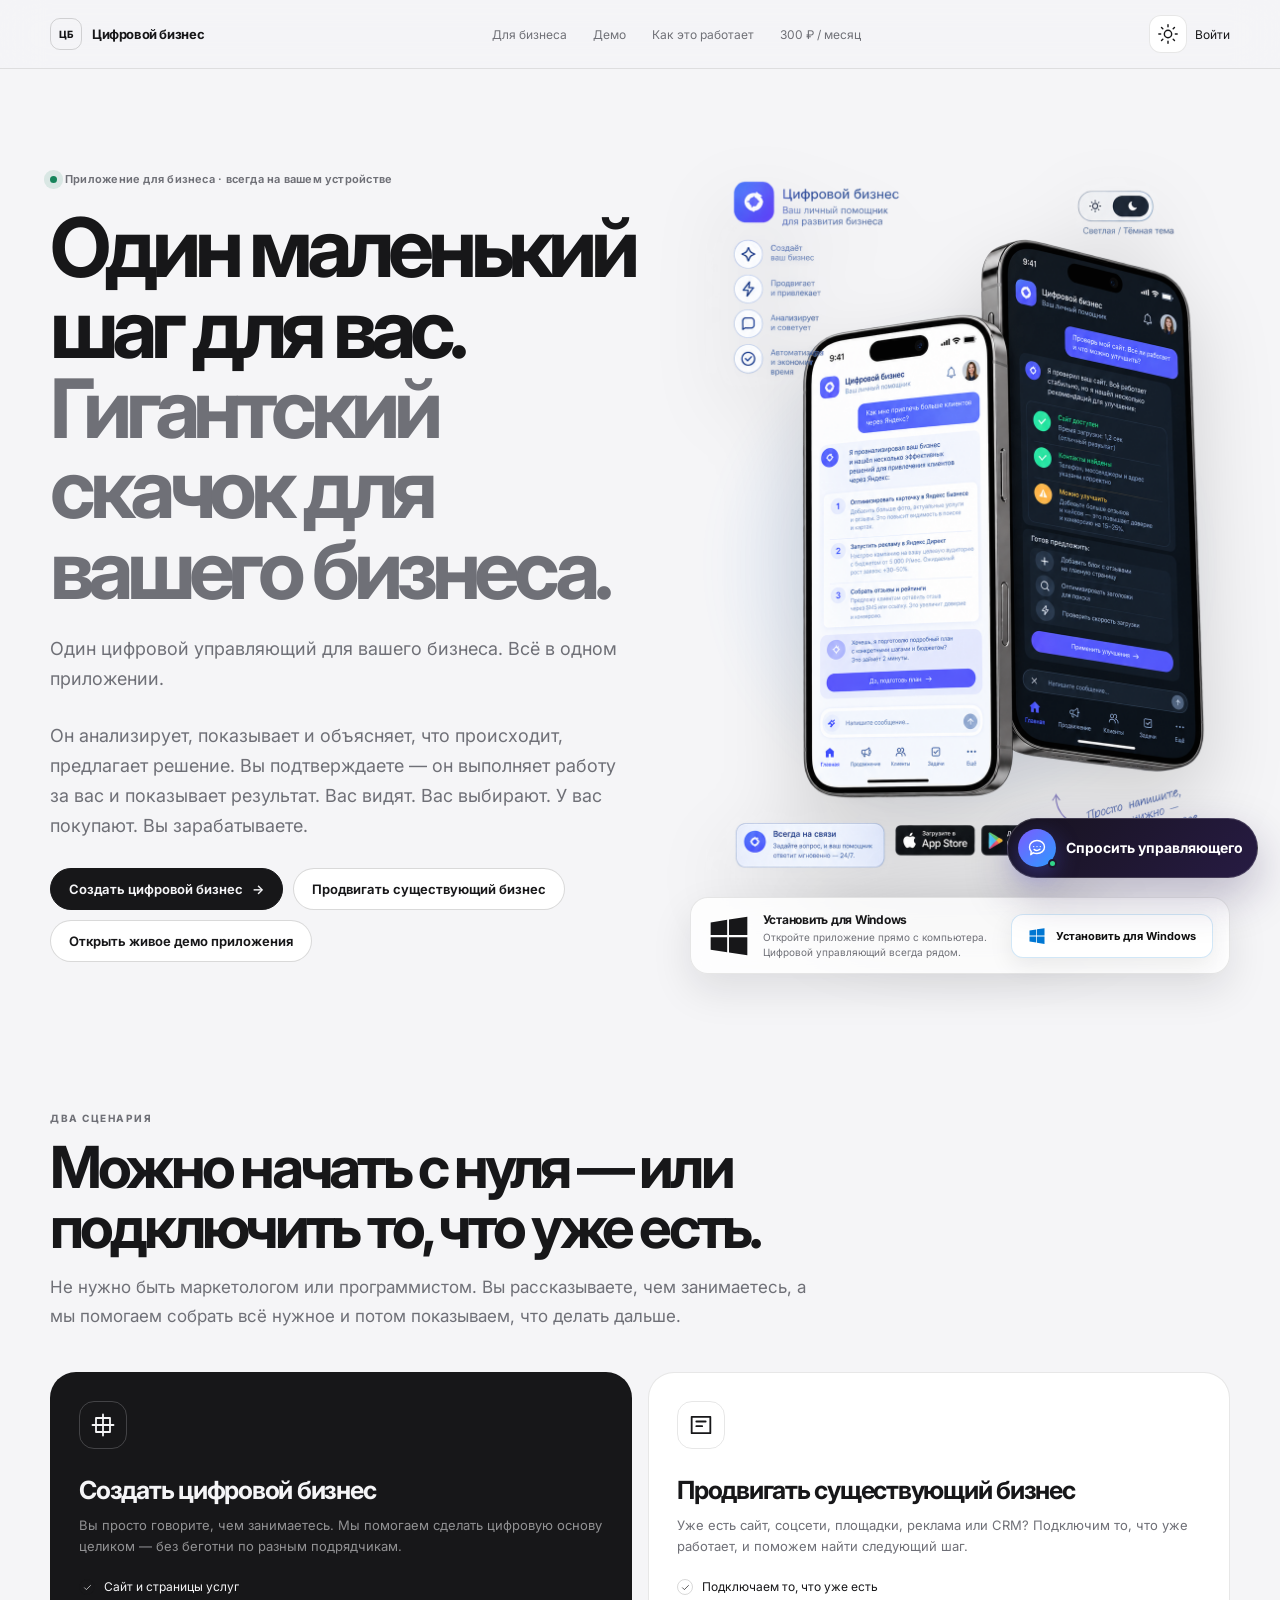
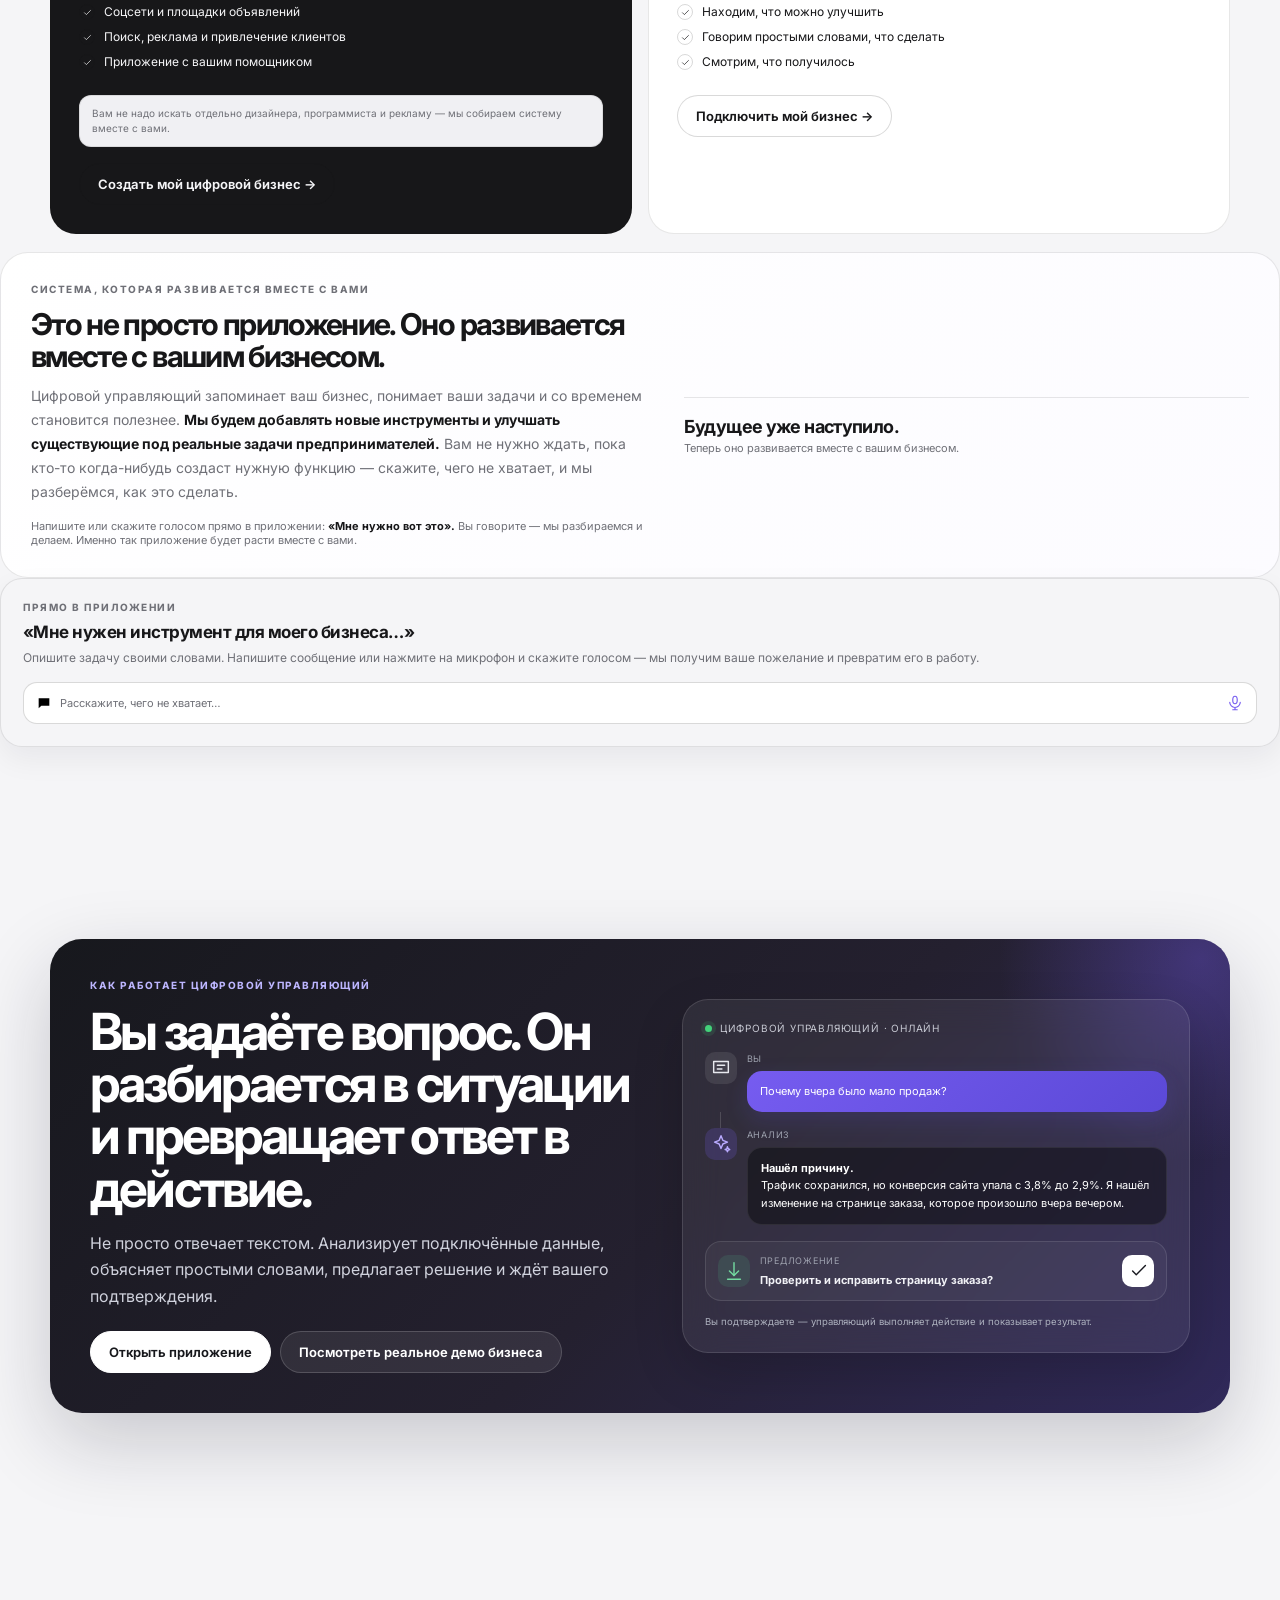
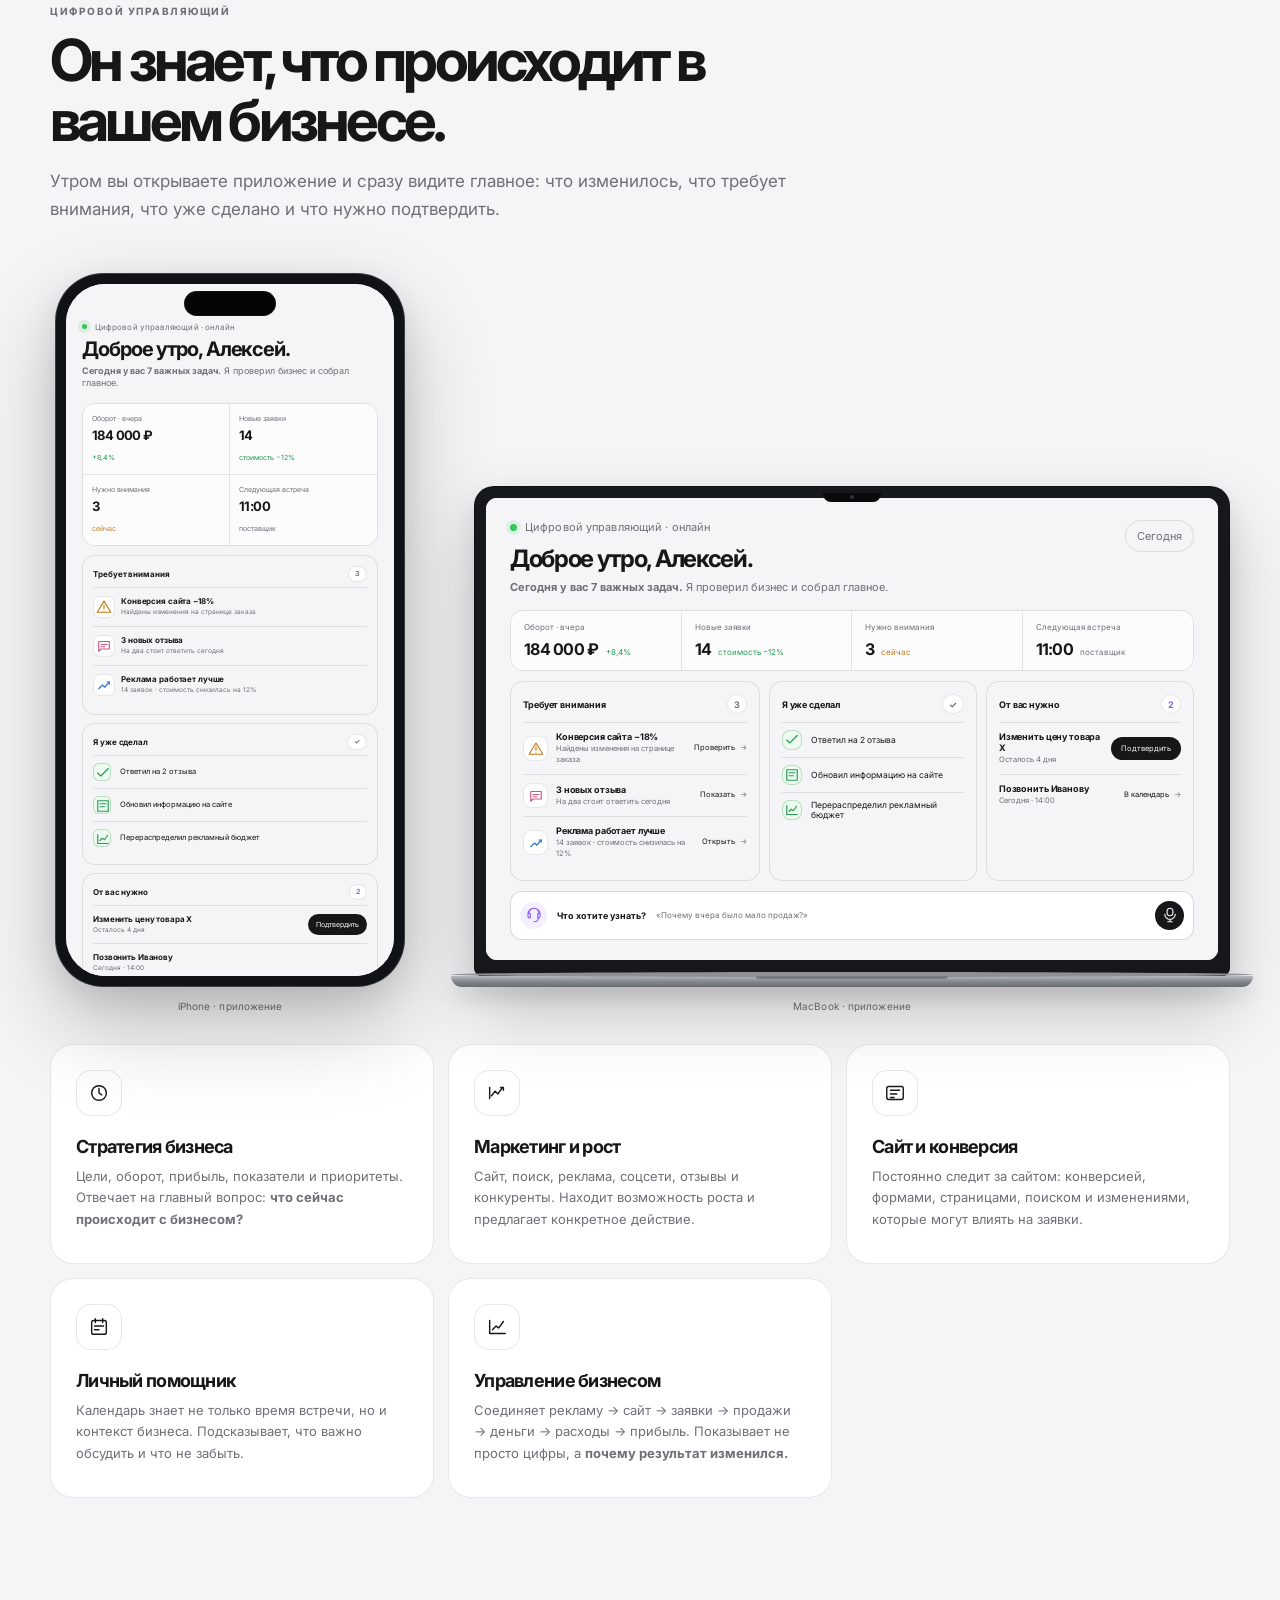
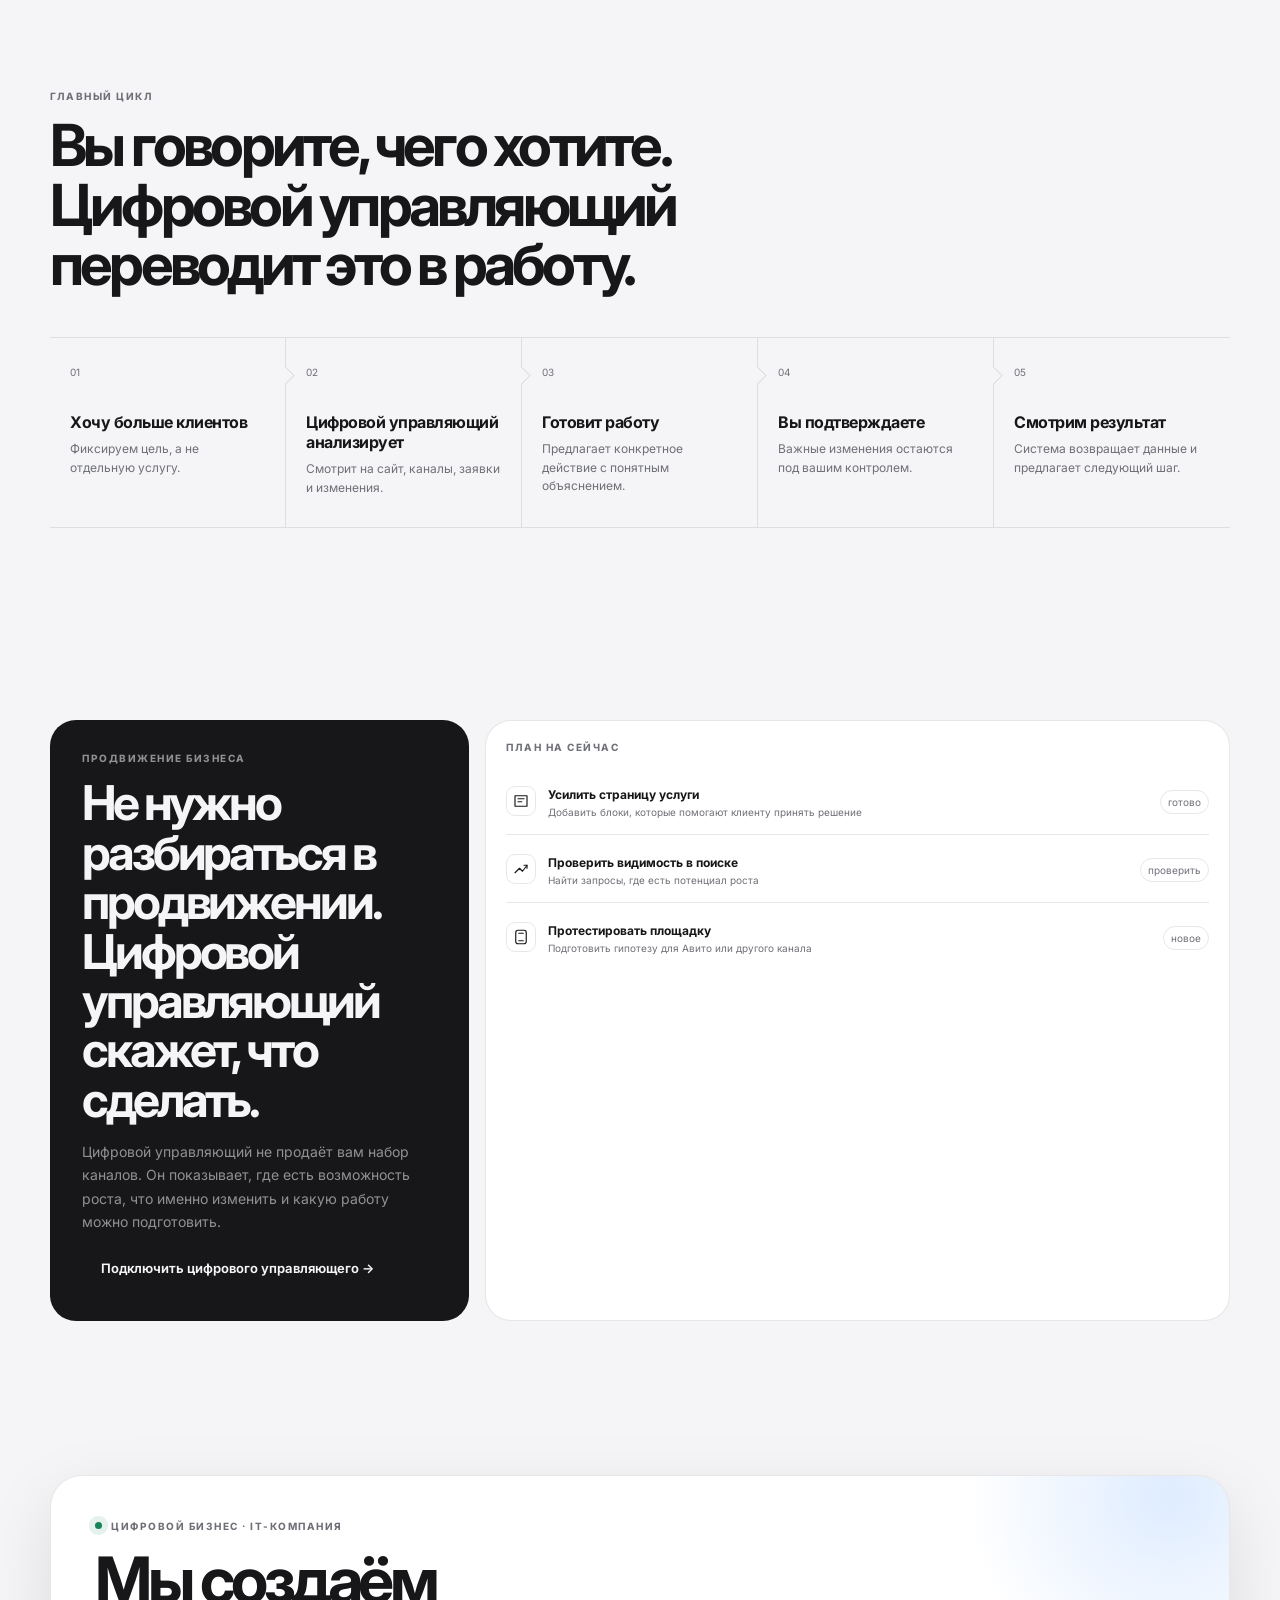
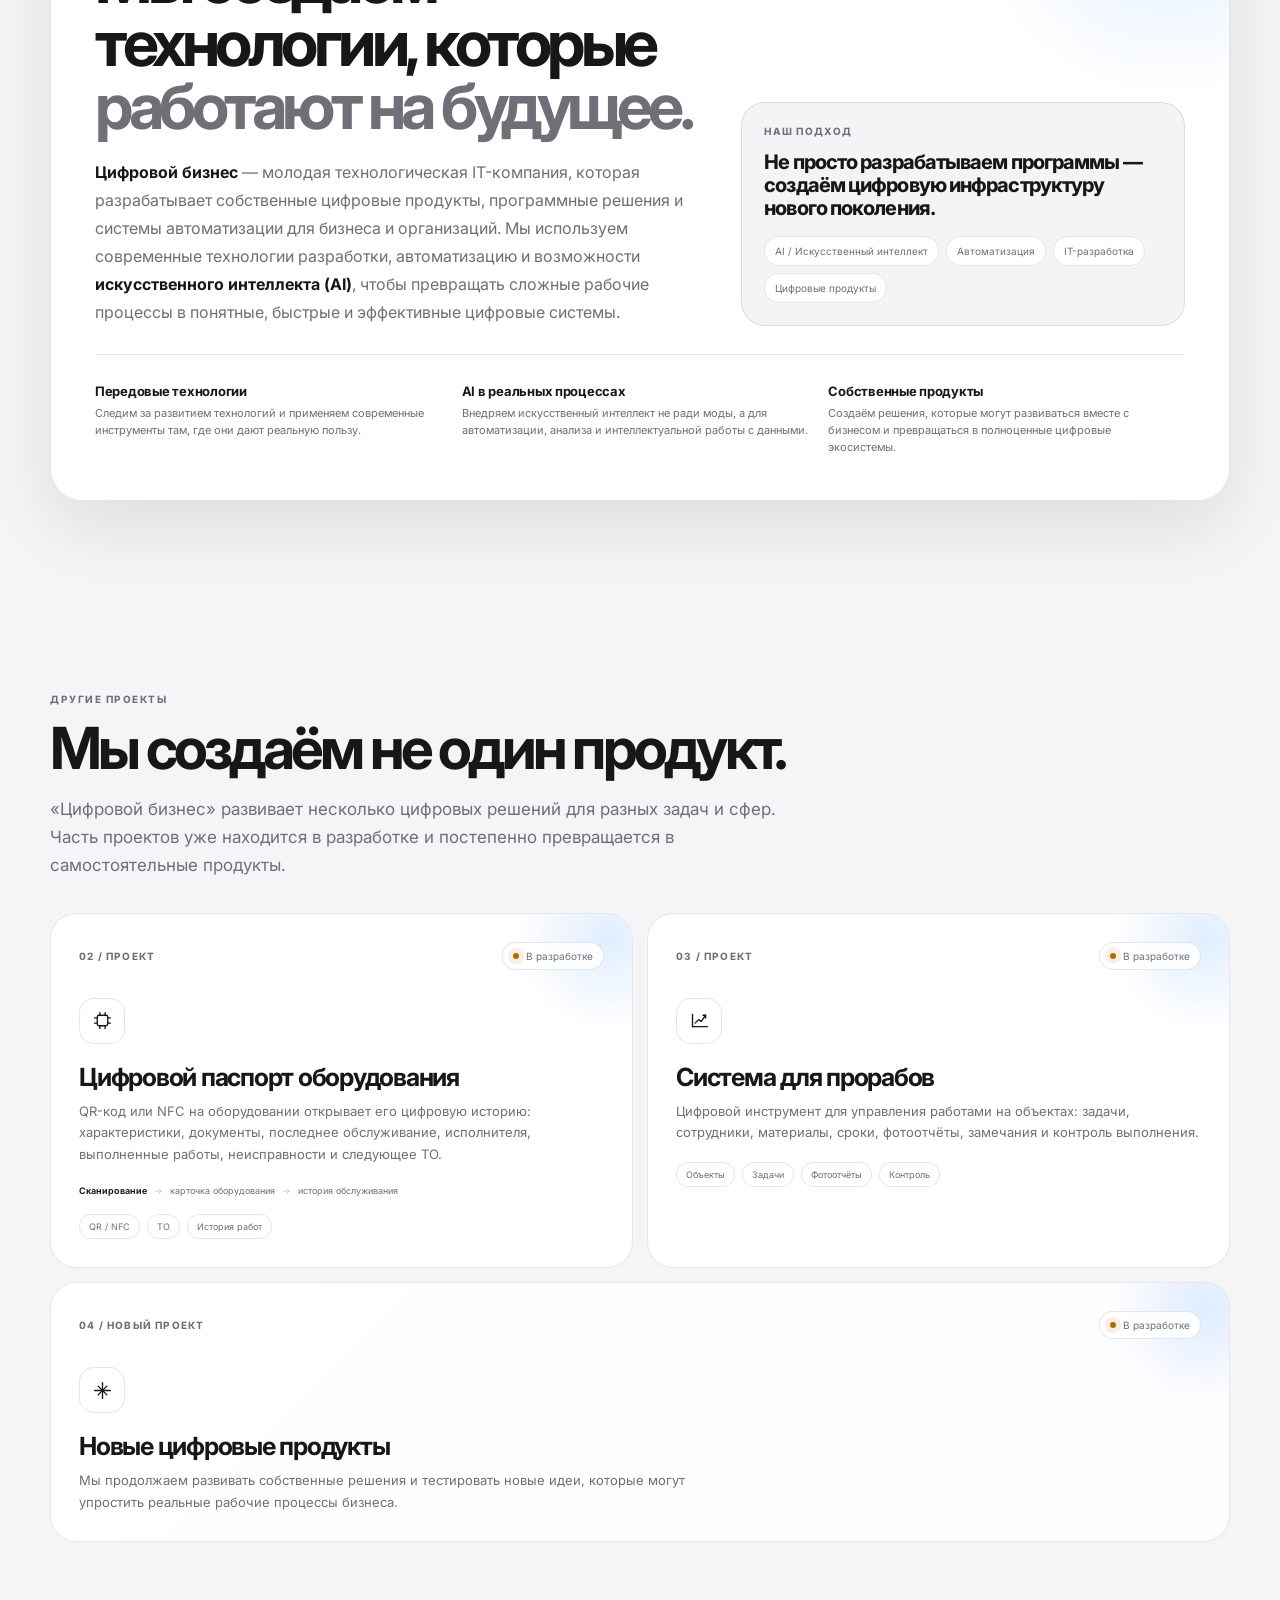
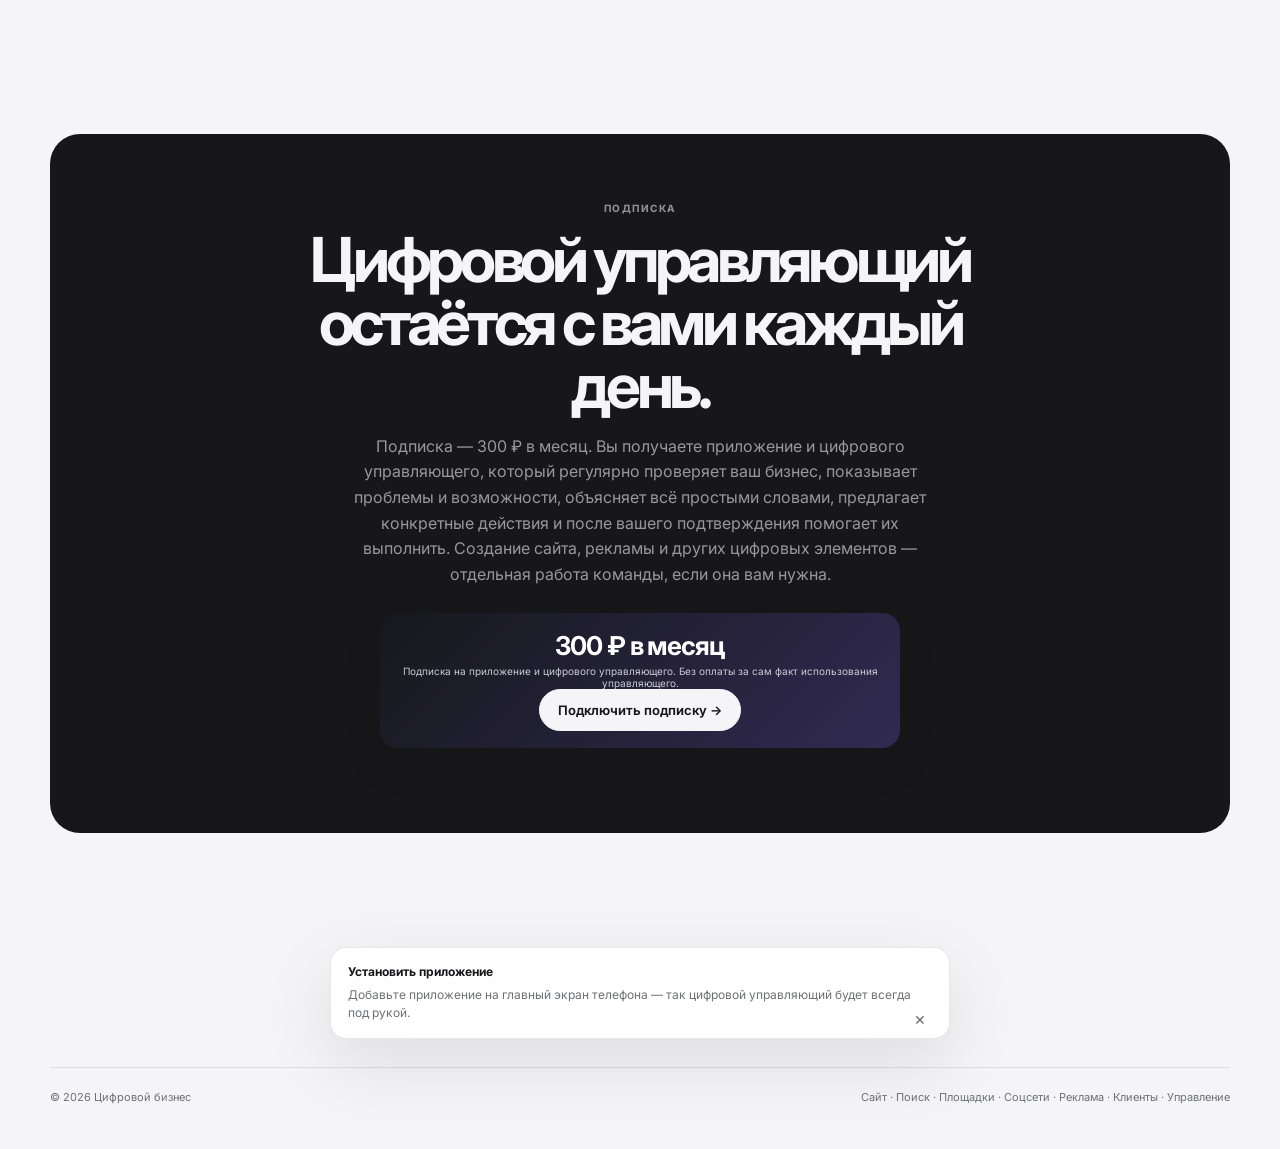
==== commit c8a3566f: "Update index.html" ====
--- a/index.html
+++ b/index.html
@@ -1,142 +1,990 @@
-<!doctype html>
+<!DOCTYPE html>
+
 <html lang="ru">
 <head>
-  <meta charset="utf-8">
-  <meta name="viewport" content="width=device-width, initial-scale=1, viewport-fit=cover">
-  <meta name="theme-color" content="#f6f7f8">
-  <meta name="color-scheme" content="light dark">
-  <title>Цифровой управляющий — Управление</title>
-  <link rel="stylesheet" href="styles.css">
+<meta charset="utf-8"/><meta content="width=device-width,initial-scale=1" name="viewport"/>
+<meta content="#f5f5f7" name="theme-color"/>
+<link href="manifest.json" rel="manifest"/>
+<link href="icon-192.svg?v=4" rel="icon" type="image/svg+xml"/>
+<link href="icon-192.svg" rel="apple-touch-icon"/>
+<title>Цифровой бизнес — Ваш бизнес. На новом уровне.</title>
+<meta content="Цифровой бизнес — молодая технологическая IT-компания. Разрабатываем цифровые продукты, программные решения, системы автоматизации и внедряем искусственный интеллект в реальные бизнес-процессы." name="description"/>
+<style>
+@import url('https://fonts.googleapis.com/css2?family=Inter:wght@400;500;600;700;800&display=swap');
+:root{
+ --bg:#f5f5f7;--surface:#fff;--surface2:#f0f0f3;--ink:#171719;--muted:#6f7077;
+ --line:rgba(20,20,22,.10);--line-strong:rgba(20,20,22,.16);--accent:#111;
+ --blue:#1677ff;--green:#16845b;--orange:#b66b00;--red:#c63c49;
+ --shadow:0 24px 70px rgba(20,20,25,.10);--radius:26px
+}
+html[data-theme="dark"]{
+ --bg:#0b0b0d;--surface:#141416;--surface2:#1b1b1e;--ink:#f7f7f8;--muted:#a4a4ab;
+ --line:rgba(255,255,255,.10);--line-strong:rgba(255,255,255,.18);--accent:#fff;
+ --blue:#7db1ff;--green:#5fe0ac;--orange:#ffc56b;--red:#ff8290;
+ --shadow:0 28px 80px rgba(0,0,0,.35)
+}
+*{box-sizing:border-box}
+html{scroll-behavior:smooth}
+body{margin:0;background:var(--bg);color:var(--ink);font-family:Inter,-apple-system,BlinkMacSystemFont,"Segoe UI",sans-serif;-webkit-font-smoothing:antialiased;transition:background .25s,color .25s}
+a{color:inherit;text-decoration:none}button{font:inherit;cursor:pointer;color:inherit}
+.container{width:min(1180px,calc(100% - 40px));margin:auto}
+.icon{width:22px;height:22px;display:block;fill:none;stroke:currentColor;stroke-width:1.55;stroke-linecap:round;stroke-linejoin:round}
+.icon.sm{width:18px;height:18px}.icon.lg{width:28px;height:28px}
+.icon-box{width:46px;height:46px;border:1px solid var(--line);border-radius:15px;display:grid;place-items:center;background:var(--surface);color:var(--ink)}
+.icon-box .icon{transition:transform .35s ease}.icon-box:hover .icon{transform:translateY(-2px) scale(1.05)}
+header{position:sticky;top:0;z-index:30;background:color-mix(in srgb,var(--bg) 82%,transparent);backdrop-filter:blur(22px);border-bottom:1px solid var(--line)}
+.nav{height:68px;display:flex;align-items:center;justify-content:space-between;gap:22px}
+.brand{display:flex;align-items:center;gap:10px;font-size:13px;font-weight:700;letter-spacing:-.03em}
+.brand-copy{display:flex;align-items:baseline;gap:10px;line-height:1}.brand-name{font-size:13px;font-weight:700;letter-spacing:-.03em}.brand-tech{font-size:8px;font-weight:700;letter-spacing:.13em;color:var(--muted);white-space:nowrap;opacity:.82}.brand:hover .brand-tech{color:var(--ink);opacity:1}
+@media(max-width:700px){.brand-tech{display:none}.brand-copy{display:block}.brand-name{font-size:12px}}
+.brand-mark{width:32px;height:32px;border:1px solid var(--line-strong);border-radius:10px;display:grid;place-items:center;font-size:10px;font-weight:800}
+.links{display:flex;gap:26px;color:var(--muted);font-size:12px}.links a:hover{color:var(--ink)}
+.nav-actions{display:flex;align-items:center;gap:8px;font-size:12px}
+.theme-btn{width:38px;height:38px;border:1px solid var(--line);background:var(--surface);border-radius:12px;display:grid;place-items:center}
+.btn{display:inline-flex;align-items:center;justify-content:center;gap:9px;padding:12px 18px;border-radius:999px;border:1px solid var(--line-strong);background:var(--surface);font-size:13px;font-weight:650;transition:.22s}
+.btn:hover{transform:translateY(-2px);box-shadow:0 9px 24px rgba(0,0,0,.08)}
+.btn-dark{background:var(--ink);color:var(--bg);border-color:var(--ink)}.btn-dark:hover{opacity:.88}
+.btn-soft{background:transparent}
+.hero{padding:86px 0 42px}
+.hero-grid{display:grid;grid-template-columns:1.04fr .96fr;gap:54px;align-items:center}
+.eyebrow{display:inline-flex;align-items:center;gap:8px;color:var(--muted);font-size:11px;font-weight:650;letter-spacing:.02em;margin-bottom:22px}
+.live-dot{width:7px;height:7px;border-radius:50%;background:var(--green);box-shadow:0 0 0 6px color-mix(in srgb,var(--green) 12%,transparent);animation:pulseDot 2.2s infinite}
+@keyframes pulseDot{50%{box-shadow:0 0 0 10px transparent}}
+.hero h1{font-size:clamp(48px,6.7vw,82px);line-height:.98;letter-spacing:-.075em;margin:0 0 24px;max-width:760px}
+.hero h1 em{font-style:normal;color:var(--muted)}
+.hero p{font-size:18px;line-height:1.65;color:var(--muted);max-width:620px;margin:0 0 28px}
+.hero-actions{display:flex;flex-wrap:wrap;gap:10px}
+.hero-note{font-size:11px;color:var(--muted);margin-top:18px}
+
+.phone-stage{position:relative;min-height:650px;display:grid;place-items:center;overflow:visible}
+.phone-stage:before{content:"";position:absolute;width:500px;height:500px;border-radius:50%;background:radial-gradient(circle,rgba(130,104,255,.22),rgba(73,151,255,.09) 42%,transparent 72%);filter:blur(10px);animation:phoneGlow 7s ease-in-out infinite}
+.phone-stage:after{content:"";position:absolute;width:300px;height:76px;border-radius:50%;background:rgba(0,0,0,.11);filter:blur(28px);bottom:16px;left:50%;transform:translateX(-50%);z-index:0}
+.phone-stage-art{min-height:650px;overflow:visible;display:grid;place-items:center}
+.hero-phone-art-wrap{position:relative;z-index:2;width:min(100%, 760px);transition:transform .5s cubic-bezier(.2,.75,.25,1),filter .45s;filter:drop-shadow(0 32px 40px rgba(0,0,0,.16));animation:heroPhoneFloat 7s ease-in-out infinite}
+.hero-phone-art-wrap:hover{transform:translateY(-8px) scale(1.012);filter:drop-shadow(0 40px 46px rgba(0,0,0,.20))}
+.hero-phone-art{display:block;width:100%;height:auto;max-height:760px;object-fit:contain}
+@keyframes heroPhoneFloat{0%,100%{transform:translateY(0)}50%{transform:translateY(-7px)}}
+@media (max-width: 980px){.phone-stage-art{min-height:auto;margin-top:24px}.hero-phone-art-wrap{width:min(100%, 640px)}}
+@media (max-width: 640px){.hero-phone-art-wrap{width:min(108vw, 620px);margin-left:-4vw}.hero-phone-art{max-height:none}}
+@media (prefers-reduced-motion: reduce){.hero-phone-art-wrap{animation:none;transition:none}.hero-phone-art-wrap:hover{transform:none}}
+
+@keyframes phoneGlow{50%{transform:scale(1.04);opacity:.82}}
+.interactive-phone{--phone-bg:#f7f7fa;--phone-surface:#fff;--phone-ink:#16171b;--phone-muted:#737780;--phone-line:rgba(20,20,25,.11);--phone-purple:#745cff;--phone-blue:#3f8cff;--phone-green:#23b978;--phone-orange:#f0a54a;--phone-pink:#eb6e9c;position:relative;z-index:2;width:min(100%,390px);aspect-ratio: .5 / 1;transform:perspective(1450px) rotateY(-8deg) rotateZ(.6deg);transition:transform .6s cubic-bezier(.2,.75,.25,1),filter .45s;filter:drop-shadow(0 38px 42px rgba(0,0,0,.23))}
+.interactive-phone:hover{transform:perspective(1450px) rotateY(-2deg) rotateZ(0) translateY(-7px) scale(1.012);filter:drop-shadow(0 46px 48px rgba(0,0,0,.25))}
+.interactive-phone.dark{--phone-bg:#090a0d;--phone-surface:#14161b;--phone-ink:#f7f8fb;--phone-muted:#9ea4b1;--phone-line:rgba(255,255,255,.10);--phone-purple:#8b7cff;--phone-blue:#69adff;--phone-green:#48daa0;--phone-orange:#ffc166;--phone-pink:#ff93bb}
+.phone-frame{position:absolute;inset:0;border-radius:48px;padding:7px;background:linear-gradient(145deg,#1d1e21,#09090b 30%,#34363a 53%,#101113 77%,#24262a);box-shadow:inset 0 0 0 1px rgba(255,255,255,.22),inset 0 0 18px rgba(255,255,255,.06)}
+.phone-frame:before{content:"";position:absolute;left:-3px;top:185px;width:4px;height:62px;border-radius:4px 0 0 4px;background:#77797d;box-shadow:0 75px 0 #77797d,0 132px 0 #77797d;opacity:.72}
+.phone-frame:after{content:"";position:absolute;right:-3px;top:235px;width:4px;height:94px;border-radius:0 4px 4px 0;background:#77797d;opacity:.72}
+.phone-screen{height:100%;border-radius:42px;overflow:hidden;background:var(--phone-bg);color:var(--phone-ink);position:relative;border:1px solid rgba(255,255,255,.12)}
+.phone-island{position:absolute;z-index:4;top:8px;left:50%;transform:translateX(-50%);width:112px;height:28px;border-radius:20px;background:#050505;box-shadow:0 1px 0 rgba(255,255,255,.05)}
+.phone-status{height:43px;padding:14px 17px 0;display:flex;justify-content:space-between;align-items:center;font-size:9px;font-weight:700;letter-spacing:.01em}
+.phone-status .signals{display:flex;gap:5px;align-items:center}.phone-status svg{width:12px;height:12px;stroke:currentColor;fill:none;stroke-width:1.6}
+.phone-appbar{padding:10px 16px 12px;display:flex;align-items:center;justify-content:space-between;border-bottom:1px solid var(--phone-line)}
+.phone-brand{display:flex;align-items:center;gap:8px}.phone-logo{width:30px;height:30px;border-radius:10px;background:linear-gradient(135deg,#9a8cff,#6553ee);display:grid;place-items:center;color:#fff}.phone-logo svg{width:16px;height:16px}.phone-brand b{display:block;font-size:11px;letter-spacing:-.02em}.phone-brand small{display:block;color:var(--phone-muted);font-size:7px;margin-top:1px}.phone-tool{width:30px;height:30px;border:1px solid var(--phone-line);border-radius:10px;background:var(--phone-surface);display:grid;place-items:center;color:var(--phone-muted)}
+.phone-content{position:absolute;inset:86px 0 45px;overflow:hidden;padding:16px 13px 16px}
+.phone-screen[data-view="chat"] .phone-content{padding-top:14px}.phone-screen[data-view="task"] .phone-content{padding-top:13px}
+.phone-view{display:none;height:100%;animation:phoneViewIn .45s ease}.phone-view.active{display:block}@keyframes phoneViewIn{from{opacity:0;transform:translateY(10px)}to{opacity:1;transform:none}}
+.phone-greeting{font-size:22px;line-height:1.06;letter-spacing:-.055em;margin:0 0 5px}.phone-sub{color:var(--phone-muted);font-size:9px;line-height:1.45;margin-bottom:12px}.phone-card{background:var(--phone-surface);border:1px solid var(--phone-line);border-radius:16px;padding:11px;margin-bottom:8px;box-shadow:0 7px 20px rgba(0,0,0,.05)}
+.phone-status-card{display:flex;gap:9px;align-items:center}.phone-status-icon{width:30px;height:30px;border-radius:10px;display:grid;place-items:center;flex:0 0 30px}.phone-status-icon svg{width:15px;height:15px}.phone-status-icon.green{background:color-mix(in srgb,var(--phone-green) 14%,transparent);color:var(--phone-green)}.phone-status-icon.orange{background:color-mix(in srgb,var(--phone-orange) 16%,transparent);color:var(--phone-orange)}.phone-status-icon.blue{background:color-mix(in srgb,var(--phone-blue) 14%,transparent);color:var(--phone-blue)}
+.phone-status-card b{font-size:10px}.phone-status-card span{display:block;color:var(--phone-muted);font-size:8px;margin-top:2px}
+.phone-metrics{display:grid;grid-template-columns:repeat(3,1fr);gap:7px}.phone-metric{padding:10px;border:1px solid var(--phone-line);border-radius:14px;background:color-mix(in srgb,var(--phone-surface) 90%,var(--phone-bg))}.phone-metric strong{display:block;font-size:18px;letter-spacing:-.05em}.phone-metric span{display:block;margin-top:3px;color:var(--phone-muted);font-size:7px;line-height:1.25}.phone-label{font-size:9px;font-weight:750;margin:10px 2px 7px}
+.phone-action{padding:11px;border:1px solid var(--phone-line);background:var(--phone-surface);border-radius:15px;margin-bottom:7px}.phone-action-top{display:flex;gap:8px;align-items:center}.phone-mini-icon{width:29px;height:29px;border-radius:10px;display:grid;place-items:center;background:color-mix(in srgb,var(--phone-purple) 13%,transparent);color:var(--phone-purple);flex:0 0 29px}.phone-mini-icon svg{width:14px;height:14px}.phone-action b{font-size:9px}.phone-action p{margin:4px 0 0 37px;color:var(--phone-muted);font-size:7.5px;line-height:1.35}.phone-cta{margin-top:7px;height:30px;border:0;border-radius:10px;background:linear-gradient(135deg,var(--phone-purple),#5b48e9);color:#fff;font-size:8px;font-weight:700;width:100%}
+.phone-chat-bubble{max-width:88%;padding:10px 11px;border-radius:16px;font-size:8px;line-height:1.42;margin-bottom:8px}.phone-chat-bubble.me{margin-left:auto;background:var(--phone-purple);color:white;border-bottom-right-radius:5px}.phone-chat-bubble.ai{background:var(--phone-surface);border:1px solid var(--phone-line);border-bottom-left-radius:5px}.phone-chat-title{font-weight:800;font-size:10px;margin-bottom:3px}.phone-list{display:grid;gap:6px;margin-top:7px}.phone-list-item{display:flex;gap:7px;align-items:flex-start}.phone-num{width:18px;height:18px;border-radius:50%;background:color-mix(in srgb,var(--phone-purple) 12%,transparent);color:var(--phone-purple);display:grid;place-items:center;font-size:7px;font-weight:800;flex:0 0 18px}.phone-list-item b{font-size:7.8px}.phone-list-item span{display:block;color:var(--phone-muted);font-size:7px;margin-top:2px;line-height:1.3}
+.phone-result{display:flex;gap:8px;align-items:flex-start;padding:10px 11px;background:color-mix(in srgb,var(--phone-green) 8%,var(--phone-surface));border:1px solid color-mix(in srgb,var(--phone-green) 22%,var(--phone-line));border-radius:14px;margin-top:7px}.phone-result svg{width:16px;height:16px;color:var(--phone-green);flex:0 0 16px}.phone-result b{font-size:8px}.phone-result span{display:block;color:var(--phone-muted);font-size:7px;line-height:1.35;margin-top:2px}
+.phone-input{position:absolute;left:11px;right:11px;bottom:8px;height:31px;border:1px solid var(--phone-line);background:var(--phone-surface);border-radius:12px;display:flex;align-items:center;padding:0 9px;color:var(--phone-muted);font-size:7.5px}.phone-input span{margin-left:auto;width:22px;height:22px;border-radius:8px;display:grid;place-items:center;background:var(--phone-purple);color:#fff}.phone-input svg{width:11px;height:11px}
+.phone-nav{position:absolute;left:0;right:0;bottom:0;height:45px;background:color-mix(in srgb,var(--phone-bg) 88%,transparent);backdrop-filter:blur(12px);border-top:1px solid var(--phone-line);display:grid;grid-template-columns:repeat(4,1fr);padding:4px 7px 5px}.phone-nav button{border:0;background:none;color:var(--phone-muted);font-size:6.5px;display:grid;place-items:center;gap:2px;cursor:pointer}.phone-nav button.active{color:var(--phone-purple)}.phone-nav svg{width:13px;height:13px;stroke:currentColor;fill:none;stroke-width:1.7}
+.phone-controls{position:absolute;z-index:3;left:-32px;bottom:58px;display:flex;flex-direction:column;gap:7px}.phone-control{border:1px solid var(--line);background:color-mix(in srgb,var(--surface) 90%,transparent);color:var(--ink);backdrop-filter:blur(14px);border-radius:13px;padding:8px 10px;font-size:9px;box-shadow:0 10px 24px rgba(0,0,0,.08);transition:.22s;white-space:nowrap}.phone-control:hover{transform:translateX(3px)}.phone-control.active{box-shadow:0 10px 24px rgba(116,92,255,.13);border-color:color-mix(in srgb,var(--phone-purple,#745cff) 36%,var(--line))}.phone-caption{position:absolute;z-index:2;bottom:20px;right:-4px;padding:9px 12px;border:1px solid var(--line);background:color-mix(in srgb,var(--surface) 88%,transparent);backdrop-filter:blur(16px);border-radius:999px;font-size:10px;color:var(--muted);box-shadow:0 10px 30px rgba(0,0,0,.08)}
+
+
+.section{padding:96px 0}.custom-tools-panel{margin-top:18px;padding:30px;border:1px solid var(--line);border-radius:28px;background:linear-gradient(135deg,var(--surface),color-mix(in srgb,var(--surface) 82%,#eeeaff));display:grid;grid-template-columns:1.05fr .95fr;gap:28px;align-items:center}.custom-tools-copy h3{font-size:30px;line-height:1.05;letter-spacing:-.055em;margin:0 0 12px}.custom-tools-copy p{font-size:14px;line-height:1.7;color:var(--muted);margin:0}.custom-tools-copy strong{color:var(--ink)}.custom-tools-note{margin-top:16px;font-size:11px;color:var(--muted)}.custom-tools-future{margin-top:22px;padding-top:18px;border-top:1px solid var(--line);display:flex;flex-direction:column;gap:4px}.custom-tools-future strong{font-size:18px;letter-spacing:-.035em}.custom-tools-future span{font-size:11px;color:var(--muted)}.custom-tools-action{padding:22px;border:1px solid var(--line);border-radius:22px;background:var(--bg);box-shadow:0 12px 30px rgba(20,20,30,.06)}.custom-tools-action .kicker{margin-bottom:9px}.custom-tools-action strong{display:block;font-size:17px;letter-spacing:-.03em;margin-bottom:7px}.custom-tools-action p{font-size:12px;line-height:1.55;color:var(--muted);margin:0 0 14px}.custom-tools-input{display:flex;gap:8px;align-items:center;padding:11px 12px;border:1px solid var(--line-strong);border-radius:14px;background:var(--surface);font-size:11px;color:var(--muted)}.custom-tools-input svg{width:16px;height:16px;flex:0 0 16px;color:#765cf0}.custom-tools-input .voice{margin-left:auto;color:#765cf0}@media(max-width:900px){.custom-tools-panel{grid-template-columns:1fr}}
+.section-head{max-width:760px;margin-bottom:42px}.kicker{font-size:10px;text-transform:uppercase;letter-spacing:.15em;color:var(--muted);font-weight:750;margin-bottom:14px}.section h2{font-size:clamp(36px,5vw,58px);line-height:1.03;letter-spacing:-.065em;margin:0 0 16px}.section-head p{font-size:17px;line-height:1.65;color:var(--muted);margin:0}
+.path-grid{display:grid;grid-template-columns:1fr 1fr;gap:16px}
+.path-card{border:1px solid var(--line);background:var(--surface);border-radius:26px;padding:28px;transition:.25s}.path-card:hover{transform:translateY(-4px);box-shadow:var(--shadow);border-color:var(--line-strong)}
+.path-card.featured{background:var(--ink);color:var(--bg)}.path-card.featured .muted,.path-card.featured p{color:color-mix(in srgb,var(--bg) 55%,transparent)}.path-card.featured .path-icon{border-color:color-mix(in srgb,var(--bg) 20%,transparent)}
+.path-icon{width:48px;height:48px;border:1px solid var(--line);border-radius:15px;display:grid;place-items:center;margin-bottom:26px}
+.path-card h3{font-size:25px;letter-spacing:-.05em;margin:0 0 10px}.path-card p{font-size:13px;line-height:1.65;color:var(--muted);margin:0 0 22px}.path-list{display:grid;gap:9px;margin:0 0 25px;padding:0;list-style:none}.path-list li{display:flex;gap:9px;font-size:12px}.check{width:16px;height:16px;border:1px solid var(--line-strong);border-radius:50%;display:grid;place-items:center;font-size:9px;flex:0 0 16px}
+.feature-grid{display:grid;grid-template-columns:repeat(3,1fr);gap:14px}.feature{background:var(--surface);border:1px solid var(--line);border-radius:23px;padding:25px;min-height:220px;transition:.25s}.feature:hover{transform:translateY(-3px);box-shadow:var(--shadow);border-color:var(--line-strong)}.feature h3{font-size:18px;letter-spacing:-.04em;margin:20px 0 9px}.feature p{font-size:13px;line-height:1.65;color:var(--muted);margin:0}
+.flow{display:grid;grid-template-columns:repeat(5,1fr);gap:0;border-top:1px solid var(--line);border-bottom:1px solid var(--line)}
+.flow-step{padding:28px 20px 30px;border-right:1px solid var(--line);position:relative}.flow-step:last-child{border-right:0}.flow-num{font-size:10px;color:var(--muted);margin-bottom:34px}.flow-step h3{font-size:16px;letter-spacing:-.03em;margin:0 0 8px}.flow-step p{font-size:12px;line-height:1.55;color:var(--muted);margin:0}.flow-arrow{position:absolute;right:-7px;top:31px;width:13px;height:13px;background:var(--bg);border-right:1px solid var(--line);border-top:1px solid var(--line);transform:rotate(45deg);z-index:2}
+.promo-panel{display:grid;grid-template-columns:.72fr 1.28fr;gap:16px}.promo-copy{border-radius:26px;padding:32px;background:var(--ink);color:var(--bg)}.promo-copy h2{font-size:clamp(32px,4vw,48px);margin:0 0 16px}.promo-copy p{color:color-mix(in srgb,var(--bg) 55%,transparent);font-size:14px;line-height:1.65}.promo-board{border:1px solid var(--line);background:var(--surface);border-radius:26px;padding:20px}.task{display:grid;grid-template-columns:30px 1fr auto;gap:12px;align-items:center;padding:16px 0;border-bottom:1px solid var(--line)}.task:last-child{border-bottom:0}.task-icon{width:30px;height:30px;border:1px solid var(--line);border-radius:9px;display:grid;place-items:center}.task b{font-size:12px}.task span{display:block;color:var(--muted);font-size:10px;margin-top:3px}.task-state{font-size:9px;color:var(--green);border:1px solid var(--line);border-radius:999px;padding:5px 7px}
+.cta{border-radius:30px;padding:68px 30px;background:var(--ink);color:var(--bg);text-align:center}.cta h2{max-width:760px;margin:0 auto 16px;font-size:clamp(38px,5vw,62px);line-height:1.02;letter-spacing:-.07em}.cta p{max-width:590px;margin:0 auto 26px;color:color-mix(in srgb,var(--bg) 58%,transparent);font-size:16px;line-height:1.6}.cta .btn-dark{background:var(--bg);color:var(--ink);border-color:var(--bg)}.cta .btn-soft{border-color:color-mix(in srgb,var(--bg) 22%,transparent);color:var(--bg);background:transparent}
+footer{padding:28px 0 45px;color:var(--muted);font-size:11px}.footer-inner{border-top:1px solid var(--line);padding-top:22px;display:flex;justify-content:space-between;gap:15px;flex-wrap:wrap}
+#installHelp{max-width:620px;margin:18px auto 0;padding:15px 17px;background:var(--surface);border:1px solid var(--line);border-radius:16px;color:var(--muted);font-size:12px;line-height:1.55;text-align:left;box-shadow:var(--shadow)}#installHelp b{display:block;margin-bottom:4px;color:var(--ink)}#closeInstallHelp{float:right;border:0;background:transparent;font-size:18px}
+@media(max-width:900px){.hero-grid,.promo-panel{grid-template-columns:1fr}.interactive-phone{transform:perspective(1450px) rotateY(-3deg) rotateZ(.3deg)}.app-preview{min-height:0}.flow{grid-template-columns:1fr 1fr}.flow-step:nth-child(2){border-right:0}.flow-step:nth-child(3){border-top:1px solid var(--line)}.flow-step:nth-child(4){border-top:1px solid var(--line)}.flow-step:nth-child(5){grid-column:1/-1;border-top:1px solid var(--line);border-right:0}.flow-arrow{display:none}}
+@media(max-width:700px){.container{width:min(100% - 28px,1180px)}.links{display:none}.nav{height:60px}.nav-actions>a:first-child{display:none}.hero{padding:60px 0 25px}.hero h1{font-size:clamp(43px,13vw,64px)}.hero p{font-size:16px}.phone-stage{min-height:570px}.interactive-phone{width:min(100%,350px)}.phone-controls{left:auto;right:-4px;bottom:36px;flex-direction:row}.preview-side{display:none}.mini-grid{grid-template-columns:1fr 1fr}.mini-card:last-child{grid-column:1/-1}.section{padding:70px 0}.path-grid,.feature-grid{grid-template-columns:1fr}.flow{grid-template-columns:1fr}.flow-step,.flow-step:nth-child(n){border-right:0;border-top:1px solid var(--line)}.flow-step:first-child{border-top:0}.flow-step:nth-child(5){grid-column:auto}.flow-num{margin-bottom:18px}.cta{padding:50px 20px}.theme-btn{width:36px;height:36px}}
+@media(prefers-reduced-motion:reduce){*,*::before,*::after{animation:none!important;transition:none!important;scroll-behavior:auto!important}}
+.phone-install-card{position:relative;z-index:4;width:min(100%,700px);margin:-18px auto 0;display:flex;align-items:center;gap:12px;padding:14px 16px;border:1px solid rgba(20,20,25,.10);border-radius:18px;background:rgba(255,255,255,.82);backdrop-filter:blur(16px);box-shadow:0 16px 40px rgba(20,20,30,.10)}.phone-install-icon{width:38px;height:38px;flex:0 0 38px;border-radius:12px;display:grid;place-items:center;background:linear-gradient(135deg,#ece7ff,#e5f2ff);color:#6653e8}.phone-install-copy{min-width:0;flex:1}.phone-install-copy strong{display:block;font-size:12px;letter-spacing:-.02em}.phone-install-copy span{display:block;color:var(--muted);font-size:10px;line-height:1.45;margin-top:3px}.phone-install-btn{white-space:nowrap;padding:10px 14px;font-size:11px}.demo-panel{display:grid;grid-template-columns:1.05fr .95fr;gap:30px;padding:40px;border-radius:32px;background:linear-gradient(135deg,#17181d 0%,#24202f 55%,#30295a 100%);color:#fff;box-shadow:0 28px 80px rgba(20,18,40,.20);position:relative;overflow:hidden}.demo-panel:after{content:"";position:absolute;width:420px;height:420px;right:-180px;top:-190px;border-radius:50%;background:radial-gradient(circle,rgba(125,96,255,.30),transparent 68%)}.demo-copy{position:relative;z-index:1;align-self:center}.demo-copy .kicker{color:#bdb6ff}.demo-copy h2{font-size:clamp(34px,4vw,54px);line-height:1.02;letter-spacing:-.055em;margin:8px 0 16px;max-width:700px}.demo-copy p{color:#d0d2dd;max-width:650px;line-height:1.65}.demo-actions{display:flex;gap:9px;flex-wrap:wrap;margin-top:22px}.demo-actions .btn{background:rgba(255,255,255,.08);border-color:rgba(255,255,255,.17);color:#fff}.demo-actions .btn-dark{background:#fff;color:#17181c;border-color:#fff}.demo-example{position:relative;z-index:1;align-self:center;padding:22px;border:1px solid rgba(255,255,255,.12);background:rgba(255,255,255,.065);border-radius:26px;backdrop-filter:blur(18px);box-shadow:0 20px 50px rgba(0,0,0,.16)}.demo-status{display:flex;align-items:center;gap:8px;color:#c7c9d3;font-size:10px;letter-spacing:.08em;text-transform:uppercase;margin-bottom:18px}.demo-status .status-dot{width:7px;height:7px;border-radius:50%;background:#43d17a;box-shadow:0 0 0 4px rgba(67,209,122,.12)}.demo-flow-step{display:grid;grid-template-columns:32px 1fr;gap:10px;align-items:start}.demo-step-icon{width:32px;height:32px;border-radius:10px;display:grid;place-items:center;background:rgba(255,255,255,.09);color:#e8e9ef}.demo-step-icon.purple{background:rgba(126,98,255,.18);color:#b9aaff}.demo-step-label{display:block;color:#9fa3b0;font-size:9px;letter-spacing:.08em;text-transform:uppercase;margin:1px 0 7px}.demo-bubble{border-radius:15px;padding:12px 13px;font-size:11px;line-height:1.55;margin:0}.demo-bubble.user{background:linear-gradient(135deg,#765cf0,#5b49d7);box-shadow:0 8px 22px rgba(95,76,220,.18)}.demo-bubble.ai{background:rgba(10,11,15,.50);border:1px solid rgba(255,255,255,.08)}.demo-connector{height:16px;border-left:1px solid rgba(255,255,255,.15);margin:0 0 0 15px}.demo-proposal{display:grid;grid-template-columns:32px 1fr 32px;gap:10px;align-items:center;margin-top:16px;padding:12px;border:1px solid rgba(255,255,255,.11);border-radius:16px;background:rgba(255,255,255,.045)}.proposal-icon{width:32px;height:32px;border-radius:10px;display:grid;place-items:center;background:rgba(86,210,145,.12);color:#74dba0}.demo-proposal strong{display:block;font-size:11px;line-height:1.4;color:#f1f2f6}.demo-confirm{width:32px;height:32px;border:0;border-radius:10px;display:grid;place-items:center;background:#fff;color:#191a20;cursor:pointer}.demo-hint{color:#aeb2bf;font-size:9.5px;line-height:1.55;margin-top:14px}.term-note{color:var(--muted);font-size:.88em}.price-banner{margin:22px auto 17px;width:min(100%,520px);padding:17px 18px;border-radius:18px;background:linear-gradient(135deg,#17181c,#312a52);color:#fff;text-align:center;box-shadow:0 14px 38px rgba(20,18,35,.14)}.price-banner strong{display:block;font-size:26px;letter-spacing:-.04em}.price-banner span{display:block;margin-top:4px;color:#cbcbd5;font-size:10px}@media(max-width:900px){.demo-panel{grid-template-columns:1fr}.phone-install-card{margin-top:6px}}@media(max-width:700px){.phone-install-card{align-items:flex-start;flex-wrap:wrap}.phone-install-btn{width:100%}.demo-panel{padding:24px;border-radius:24px}.demo-copy h2{font-size:36px}}
+
+#installHelp{max-width:620px;margin:18px auto 0;padding:15px 17px;background:var(--surface);border:1px solid var(--line);border-radius:16px;color:var(--muted);font-size:12px;line-height:1.55;text-align:left;box-shadow:var(--shadow)}#installHelp b{display:block;margin-bottom:4px;color:var(--ink)}#closeInstallHelp{float:right;border:0;background:transparent;font-size:18px}#db-app-overlay{position:fixed;inset:0;z-index:999999;background:#090a0f;display:none}#db-app-overlay.is-open{display:block}#db-app-frame{display:block;width:100%;height:100%;border:0;background:#090a0f}#db-app-back{position:absolute;top:max(12px,env(safe-area-inset-top));left:14px;z-index:5;border:1px solid rgba(255,255,255,.22);background:rgba(15,17,25,.88);color:#fff;border-radius:999px;padding:10px 15px;font:600 13px Inter,-apple-system,BlinkMacSystemFont,sans-serif;box-shadow:0 8px 28px #0003;backdrop-filter:blur(14px)}body.db-app-active{overflow:hidden}@media(max-width:600px){#db-app-back{top:max(8px,env(safe-area-inset-top));left:8px;padding:9px 12px;font-size:12px}}
+.card-note{margin:12px 0 16px;padding:10px 12px;border-radius:12px;background:var(--surface2);color:var(--muted);font-size:10px;line-height:1.5;border:1px solid var(--line)}
+
+/* Mobile readability pass: desktop layout is unchanged. */
+@media (max-width:700px){
+  html{-webkit-text-size-adjust:100%;text-size-adjust:100%}
+  body{font-size:16px}
+  .container{width:min(100% - 24px,1180px)}
+  .nav{height:62px}
+  .brand{font-size:14px;gap:9px}.brand-mark{width:34px;height:34px;font-size:10px}
+  .nav-actions{font-size:13px}.nav-actions .btn{font-size:13px;padding:10px 13px}
+  .hero{padding:50px 2px 26px}
+  .hero h1{font-size:clamp(42px,12.5vw,58px);line-height:.99;max-width:100%;margin-bottom:20px}
+  .hero p{font-size:18px;line-height:1.58;max-width:100%}
+  .hero-note{font-size:13px;line-height:1.5}
+  .hero-price{font-size:13px}.hero-price strong{font-size:21px}
+  .phone-stage{min-height:590px}
+  .hero-phone-art-wrap{width:min(112vw,680px);margin-left:-6vw}
+  .phone-install-card{padding:16px;gap:12px;border-radius:18px}
+  .phone-install-copy strong{font-size:14px}.phone-install-copy span{font-size:12px;line-height:1.5}
+  .phone-install-btn{font-size:14px;padding:12px 15px}
+  .section{padding:76px 0}
+  .section h2{font-size:clamp(36px,11vw,50px)}
+  .section-head p{font-size:18px;line-height:1.6}
+  .kicker{font-size:11px}
+  .path-card{padding:24px}.path-card h3{font-size:27px}.path-card p{font-size:15px;line-height:1.65}
+  .path-list li{font-size:14px;line-height:1.45}
+  .feature{padding:23px;min-height:0}.feature h3{font-size:21px}.feature p{font-size:15px;line-height:1.6}
+  .flow-step{padding:23px 18px}.flow-num{font-size:11px}.flow-step h3{font-size:18px}.flow-step p{font-size:14px;line-height:1.6}
+  .promo-copy h2{font-size:38px}.promo-copy p{font-size:15px;line-height:1.6}
+  .task{grid-template-columns:34px 1fr;gap:11px;padding:17px 0}.task-icon{width:34px;height:34px}.task b{font-size:14px}.task span{font-size:12px;line-height:1.45}.task-state{font-size:11px;padding:6px 8px;grid-column:2;justify-self:start}
+  .demo-copy h2{font-size:38px}.demo-copy p{font-size:15px;line-height:1.6}.demo-bubble{font-size:13px;line-height:1.5;padding:13px 14px}.demo-hint{font-size:12px;line-height:1.55}.hint-chip{font-size:12px;padding:6px 10px}
+  .price-banner strong{font-size:28px}.price-banner span{font-size:12px}
+  .cta{padding:54px 18px}.cta h2{font-size:clamp(38px,11vw,52px)}.cta p{font-size:17px;line-height:1.6}
+  #installHelp{font-size:14px;line-height:1.6}
+  .theme-btn{width:42px;height:42px}
+}
+
+
+.lang-btn{min-width:42px;height:38px;padding:0 10px;border:1px solid var(--line);background:var(--surface);border-radius:12px;font-size:11px;font-weight:800;letter-spacing:.04em}
+.lang-btn:hover{transform:translateY(-1px);box-shadow:0 9px 24px rgba(0,0,0,.08)}
+@media(max-width:700px){.lang-btn{height:36px;min-width:40px}}
+
+.windows-install-card{align-items:center}
+.windows-logo{width:44px;height:44px;display:grid;place-items:center;flex:0 0 44px}
+.windows-logo svg,.windows-btn-logo svg{width:100%;height:100%;fill:currentColor}
+.windows-install-btn{display:inline-flex;align-items:center;gap:10px;border:1px solid rgba(0,120,212,.18);background:#fff;color:#111;padding:12px 16px;border-radius:12px;font-weight:700;cursor:pointer;box-shadow:0 8px 24px rgba(0,0,0,.08);transition:.2s ease}
+.windows-install-btn:hover{transform:translateY(-1px);box-shadow:0 12px 28px rgba(0,120,212,.14)}
+.windows-btn-logo{width:18px;height:18px;display:inline-grid;place-items:center;color:#0078d4}
+html[data-theme="dark"] .windows-install-btn{background:#11141a;color:#f7f8fb;border-color:rgba(255,255,255,.12);box-shadow:none}
+html[data-theme="dark"] .windows-btn-logo{color:#60b9ff}
+
+
+
+
+/* Premium device showcase — the same product, shown as a real app on iPhone and MacBook. */
+.manager-device-showcase{grid-column:1/-1;display:grid;grid-template-columns:minmax(250px,360px) minmax(620px,1fr);align-items:end;gap:clamp(28px,5vw,72px);padding:8px 0 18px;overflow:visible}
+.device-phone,.device-laptop{position:relative;display:flex;flex-direction:column;align-items:center;min-width:0}
+.device-phone-shell{position:relative;width:min(100%,350px);aspect-ratio:.49;background:#111217;border:1px solid rgba(255,255,255,.18);border-radius:48px;padding:10px;box-shadow:0 38px 90px rgba(0,0,0,.22),0 12px 34px rgba(0,0,0,.10);overflow:hidden}
+.device-phone-dynamic-island{position:absolute;z-index:3;top:17px;left:50%;transform:translateX(-50%);width:92px;height:25px;border-radius:18px;background:#050507;box-shadow:inset 0 0 0 1px rgba(255,255,255,.06)}
+.device-screen{height:100%;overflow:hidden;border-radius:39px;background:var(--bg)}
+.device-screen .morning-dashboard{min-height:100%;padding:38px 16px 16px;border:0!important;box-shadow:none!important;border-radius:0!important;background:var(--bg)!important}
+.device-screen .morning-top{display:block;margin-bottom:13px}
+.device-screen .morning-kicker{font-size:8px;margin-bottom:7px}
+.device-screen .status-dot{width:5px;height:5px}
+.device-screen .morning-top h3{font-size:20px;line-height:1.05;margin-bottom:5px}
+.device-screen .morning-lead{font-size:9px!important;line-height:1.4!important}
+.device-screen .morning-date{display:none}
+.device-screen .morning-metrics{grid-template-columns:1fr 1fr;margin-bottom:9px;border-radius:13px}
+.device-screen .metric{padding:10px 9px}
+.device-screen .metric:nth-child(2){border-right:0}.device-screen .metric:nth-child(-n+2){border-bottom:1px solid var(--line)}
+.device-screen .metric-label{font-size:7px;margin-bottom:4px}.device-screen .metric strong{font-size:13px;display:block;margin:0 0 1px}.device-screen .metric-change{font-size:7px}
+.device-screen .morning-columns{display:block}.device-screen .morning-panel{border-radius:13px;padding:10px;margin-bottom:8px}
+.device-screen .panel-title{font-size:8px;margin-bottom:5px}.device-screen .panel-count,.device-screen .panel-check{min-width:16px;height:16px;font-size:7px}
+.device-screen .morning-row{grid-template-columns:22px 1fr;padding:8px 0;gap:6px}.device-screen .row-icon{width:22px;height:22px;border-radius:7px}.device-screen .morning-row strong,.device-screen .approval-row strong{font-size:8px}.device-screen .morning-row span:not(.row-icon),.device-screen .approval-row span{font-size:6.5px}.device-screen .row-action{display:none}
+.device-screen .done-row{font-size:7.5px;padding:7px 0}.device-screen .done-icon{width:18px;height:18px;border-radius:6px}.device-screen .approval-row{padding:8px 0}.device-screen .approve-btn{font-size:7px;padding:6px 8px}
+.device-screen .morning-ask{margin-top:8px;border-radius:12px;padding:8px;gap:6px}.device-screen .ask-icon{width:21px;height:21px}.device-screen .morning-ask>span:nth-child(2){font-size:7.5px}.device-screen .ask-placeholder{font-size:6.5px!important}.device-screen .ask-mic{width:22px;height:22px}
+.device-laptop{padding-top:4px}
+.device-laptop-screen{position:relative;width:100%;aspect-ratio:16/10;background:#17181c;border:1px solid rgba(0,0,0,.28);border-radius:20px 20px 9px 9px;padding:11px 11px 16px;box-shadow:0 34px 75px rgba(0,0,0,.20),0 12px 26px rgba(0,0,0,.09)}
+.laptop-camera{position:absolute;z-index:4;top:6px;left:50%;transform:translateX(-50%);width:58px;height:9px;background:#0a0a0c;border-radius:0 0 8px 8px}
+.laptop-camera:after{content:"";position:absolute;left:50%;top:2px;transform:translateX(-50%);width:4px;height:4px;border-radius:50%;background:#31343b}
+.laptop-screen-inner{height:100%;overflow:hidden;border-radius:11px;background:var(--bg)}
+.laptop-screen-inner .morning-dashboard{min-height:100%;padding:22px 24px 20px;border:0!important;box-shadow:none!important;border-radius:0!important;background:var(--bg)!important}
+.laptop-screen-inner .morning-top{margin-bottom:14px}.laptop-screen-inner .morning-top h3{font-size:24px}.laptop-screen-inner .morning-lead{font-size:11px!important}
+.laptop-screen-inner .morning-metrics{margin-bottom:10px;border-radius:13px}.laptop-screen-inner .metric{padding:11px 13px}.laptop-screen-inner .metric-label{font-size:8px}.laptop-screen-inner .metric strong{font-size:16px}.laptop-screen-inner .metric-change{font-size:8px}
+.laptop-screen-inner .morning-columns{gap:9px}.laptop-screen-inner .morning-panel{padding:12px;border-radius:13px}.laptop-screen-inner .panel-title{font-size:9px}.laptop-screen-inner .morning-row{padding:8px 0;grid-template-columns:26px 1fr auto;gap:7px}.laptop-screen-inner .row-icon{width:25px;height:25px}.laptop-screen-inner .morning-row strong,.laptop-screen-inner .approval-row strong{font-size:9px}.laptop-screen-inner .morning-row span:not(.row-icon),.laptop-screen-inner .approval-row span{font-size:7.5px}.laptop-screen-inner .row-action{font-size:7.5px}.laptop-screen-inner .done-row{font-size:8.5px;padding:7px 0}.laptop-screen-inner .done-icon{width:20px;height:20px}.laptop-screen-inner .approval-row{padding:8px 0}.laptop-screen-inner .approve-btn{font-size:7.5px}.laptop-screen-inner .morning-ask{margin-top:10px;padding:9px;border-radius:12px}.laptop-screen-inner .morning-ask>span:nth-child(2){font-size:9px}.laptop-screen-inner .ask-placeholder{font-size:8px!important}
+.device-laptop-base{width:106%;height:11px;margin-top:-1px;background:linear-gradient(to bottom,#b9bbc0,#888b91 45%,#686b71 100%);border-radius:0 0 22px 22px;box-shadow:0 10px 20px rgba(0,0,0,.12);position:relative}
+.device-laptop-base:after{content:"";position:absolute;left:50%;top:0;transform:translateX(-50%);width:24%;height:3px;border-radius:0 0 7px 7px;background:#777a80}
+.laptop-hinge{position:absolute;left:0;right:0;top:-4px;height:5px;border-radius:50%;background:#8d9096}
+.device-caption{margin-top:13px;font-size:10px;color:var(--muted);letter-spacing:.01em}
+html[data-theme="dark"] .device-phone-shell{background:#08090c;box-shadow:0 38px 90px rgba(0,0,0,.42),0 12px 34px rgba(0,0,0,.25)}
+html[data-theme="dark"] .device-laptop-screen{background:#0d0e10;border-color:rgba(255,255,255,.12);box-shadow:0 34px 75px rgba(0,0,0,.45)}
+html[data-theme="dark"] .device-laptop-base{background:linear-gradient(to bottom,#565960,#383a3f 45%,#292b30 100%)}
+@media(max-width:980px){.manager-device-showcase{grid-template-columns:290px 1fr;gap:28px}.device-phone-shell{width:290px}}
+@media(max-width:760px){.manager-device-showcase{grid-template-columns:1fr;justify-items:center}.device-phone{width:min(320px,100%)}.device-laptop{width:100%;max-width:640px}.device-phone-shell{width:min(320px,100%)}.device-laptop-screen{aspect-ratio:14/10}}
+
+/* Premium morning dashboard — the product itself, not a generic feature card. */
+.morning-dashboard{padding:28px;min-height:0;overflow:hidden}
+.morning-top{display:flex;justify-content:space-between;align-items:flex-start;gap:24px;margin-bottom:22px}
+.morning-kicker{display:flex;align-items:center;gap:8px;color:var(--muted);font-size:11px;letter-spacing:.01em;margin-bottom:10px}
+.status-dot{width:7px;height:7px;border-radius:50%;background:#34c759;box-shadow:0 0 0 4px color-mix(in srgb,#34c759 12%,transparent)}
+.morning-top h3{font-size:28px;letter-spacing:-.055em;margin:0 0 6px}
+.morning-lead{font-size:13px!important;color:var(--muted);margin:0!important;line-height:1.55!important}
+.morning-date{font-size:11px;color:var(--muted);padding:8px 11px;border:1px solid var(--line);border-radius:999px;background:var(--bg)}
+.morning-metrics{display:grid;grid-template-columns:repeat(4,1fr);border:1px solid var(--line);border-radius:18px;overflow:hidden;margin-bottom:14px}
+.metric{padding:16px 17px;background:color-mix(in srgb,var(--surface) 70%,var(--bg));border-right:1px solid var(--line)}
+.metric:last-child{border-right:0}
+.metric-label{display:block;font-size:10px;color:var(--muted);margin-bottom:7px}
+.metric strong{font-size:20px;letter-spacing:-.045em;margin-right:7px}
+.metric-change{font-size:10px;color:var(--muted)}
+.metric-change.positive{color:#249b54}.metric-change.warning{color:#c37a18}
+.morning-columns{display:grid;grid-template-columns:1.2fr 1fr 1fr;gap:12px}
+.morning-panel{border:1px solid var(--line);border-radius:18px;padding:17px;background:var(--bg)}
+.panel-title{display:flex;justify-content:space-between;align-items:center;font-size:11px;font-weight:700;letter-spacing:-.01em;margin-bottom:8px}
+.panel-count,.panel-check{display:grid;place-items:center;min-width:20px;height:20px;padding:0 6px;border-radius:999px;background:var(--surface);border:1px solid var(--line);font-size:9px;color:var(--muted)}
+.panel-count.accent{color:#8b5cf6}
+.morning-row{display:grid;grid-template-columns:30px 1fr auto;align-items:center;gap:9px;padding:11px 0;border-top:1px solid var(--line)}
+.row-icon{width:29px;height:29px;border-radius:9px;display:grid;place-items:center;background:var(--surface);border:1px solid var(--line)}
+.row-warning{color:#c37a18}.row-pink{color:#c45b86}.row-blue{color:#3478c8}
+.morning-row strong,.approval-row strong{display:block;font-size:11px;letter-spacing:-.015em}
+.morning-row span:not(.row-icon),.approval-row span{display:block;font-size:9px;line-height:1.45;color:var(--muted);margin-top:2px}
+.row-action{border:0;background:transparent;color:var(--ink);font:inherit;font-size:9px;white-space:nowrap;padding:5px 0;cursor:pointer}
+.row-action span{display:inline!important;margin-left:3px;color:var(--muted)}
+.done-row{display:flex;align-items:center;gap:9px;padding:9px 0;border-top:1px solid var(--line);font-size:10px}
+.done-icon{width:24px;height:24px;border-radius:8px;display:grid;place-items:center;background:color-mix(in srgb,#34c759 9%,var(--surface));color:#2a9b55;border:1px solid color-mix(in srgb,#34c759 18%,var(--line))}
+.approval-row{display:flex;align-items:center;justify-content:space-between;gap:9px;padding:10px 0;border-top:1px solid var(--line)}
+.approve-btn{border:0;background:var(--ink);color:var(--bg);border-radius:999px;padding:7px 10px;font-size:9px;white-space:nowrap;cursor:pointer}
+.morning-ask{margin-top:14px;display:flex;align-items:center;gap:10px;border:1px solid var(--line-strong);border-radius:16px;padding:11px 12px;background:var(--surface)}
+.ask-icon{width:27px;height:27px;display:grid;place-items:center;border-radius:50%;background:color-mix(in srgb,#8b5cf6 10%,var(--surface));color:#8b5cf6}
+.morning-ask>span:nth-child(2){font-size:11px;font-weight:700;white-space:nowrap}
+.ask-placeholder{font-size:10px!important;color:var(--muted)!important;flex:1}
+.ask-mic{width:29px;height:29px;border:0;border-radius:50%;background:var(--ink);color:var(--bg);display:grid;place-items:center;cursor:pointer}
+@media(max-width:900px){.morning-columns{grid-template-columns:1fr 1fr}.morning-panel:first-child{grid-column:1/-1}.morning-metrics{grid-template-columns:repeat(2,1fr)}.metric:nth-child(2){border-right:0}.metric:nth-child(-n+2){border-bottom:1px solid var(--line)}}
+@media(max-width:620px){.morning-dashboard{padding:20px}.morning-top{gap:12px}.morning-top h3{font-size:24px}.morning-date{display:none}.morning-columns{grid-template-columns:1fr}.morning-panel:first-child{grid-column:auto}.morning-metrics{grid-template-columns:1fr 1fr}.metric strong{display:block;margin:0 0 2px}.morning-ask{flex-wrap:wrap}.ask-placeholder{order:3;flex-basis:100%;padding-left:37px}}
+
+/* Projects showcase — additive styles only */
+.projects-showcase{position:relative}
+.projects-showcase .section-head{margin-bottom:34px}
+.projects-grid{display:grid;grid-template-columns:repeat(2,1fr);gap:14px}
+.project-card{position:relative;overflow:hidden;min-height:250px;padding:28px;border:1px solid var(--line);border-radius:26px;background:var(--surface);transition:transform .25s,box-shadow .25s,border-color .25s}
+.project-card:hover{transform:translateY(-4px);box-shadow:var(--shadow);border-color:var(--line-strong)}
+.project-card:before{content:"";position:absolute;right:-70px;top:-70px;width:190px;height:190px;border-radius:50%;background:radial-gradient(circle,color-mix(in srgb,var(--blue) 13%,transparent),transparent 68%);pointer-events:none}
+.project-card--wide{grid-column:1/-1;min-height:210px;background:linear-gradient(135deg,var(--surface),color-mix(in srgb,var(--surface) 88%,#ece9ff))}
+.project-card-top{display:flex;align-items:center;justify-content:space-between;gap:14px;margin-bottom:28px;position:relative;z-index:1}
+.project-number{font-size:10px;font-weight:750;letter-spacing:.12em;color:var(--muted)}
+.project-status{display:inline-flex;align-items:center;gap:7px;padding:7px 10px;border:1px solid var(--line);border-radius:999px;background:color-mix(in srgb,var(--surface) 82%,transparent);font-size:10px;color:var(--muted);white-space:nowrap}
+.project-status:before{content:"";width:6px;height:6px;border-radius:50%;background:var(--orange);box-shadow:0 0 0 5px color-mix(in srgb,var(--orange) 10%,transparent)}
+.project-icon{width:46px;height:46px;border:1px solid var(--line);border-radius:15px;display:grid;place-items:center;margin-bottom:20px;background:var(--surface);position:relative;z-index:1}
+.project-icon svg{width:21px;height:21px}
+.project-card h3{font-size:25px;line-height:1.08;letter-spacing:-.05em;margin:0 0 10px;position:relative;z-index:1}
+.project-card p{max-width:650px;font-size:13px;line-height:1.65;color:var(--muted);margin:0;position:relative;z-index:1}
+.project-meta{display:flex;flex-wrap:wrap;gap:7px;margin-top:18px;position:relative;z-index:1}
+.project-tag{padding:6px 9px;border:1px solid var(--line);border-radius:999px;font-size:9px;color:var(--muted);background:color-mix(in srgb,var(--surface) 72%,transparent)}
+.project-flow{display:flex;align-items:center;gap:7px;margin-top:20px;position:relative;z-index:1;flex-wrap:wrap}
+.project-flow span{font-size:9px;color:var(--muted)}
+.project-flow b{font-size:9px;font-weight:650}
+.project-arrow{opacity:.45}
+@media(max-width:700px){
+  .projects-grid{grid-template-columns:1fr}
+  .project-card--wide{grid-column:auto}
+  .project-card{min-height:0;padding:24px}
+  .project-card-top{margin-bottom:23px}
+  .project-card h3{font-size:22px}
+}
+
+
+/* About / technology positioning */
+.about-company{padding-top:58px}
+.about-company-card{position:relative;overflow:hidden;border:1px solid var(--line);border-radius:32px;background:var(--surface);padding:44px;box-shadow:var(--shadow)}
+.about-company-card:before{content:"";position:absolute;width:420px;height:420px;right:-150px;top:-190px;border-radius:50%;background:radial-gradient(circle,color-mix(in srgb,var(--blue) 14%,transparent),transparent 68%);pointer-events:none}
+.about-company-grid{position:relative;z-index:1;display:grid;grid-template-columns:1.15fr .85fr;gap:46px;align-items:end}
+.about-company-kicker{display:flex;align-items:center;gap:9px;font-size:10px;text-transform:uppercase;letter-spacing:.15em;color:var(--muted);font-weight:750;margin-bottom:16px}
+.about-company-kicker i{width:7px;height:7px;border-radius:50%;background:var(--green);box-shadow:0 0 0 6px color-mix(in srgb,var(--green) 11%,transparent)}
+.about-company h2{font-size:clamp(38px,5vw,64px);line-height:.99;letter-spacing:-.07em;margin:0 0 20px;max-width:760px}
+.about-company h2 em{font-style:normal;color:var(--muted)}
+.about-company-lead{font-size:16px;line-height:1.75;color:var(--muted);max-width:720px;margin:0}
+.about-company-lead strong{color:var(--ink)}
+.about-company-side{padding:22px;border:1px solid var(--line);border-radius:24px;background:color-mix(in srgb,var(--surface2) 72%,transparent)}
+.about-company-side-label{font-size:10px;text-transform:uppercase;letter-spacing:.13em;color:var(--muted);font-weight:750;margin-bottom:14px}
+.about-company-side-title{font-size:20px;line-height:1.15;letter-spacing:-.045em;font-weight:750;margin-bottom:16px}
+.about-company-tags{display:flex;flex-wrap:wrap;gap:7px}
+.about-company-tag{padding:8px 10px;border:1px solid var(--line);border-radius:999px;background:var(--surface);font-size:10px;color:var(--muted)}
+.about-company-bottom{position:relative;z-index:1;display:grid;grid-template-columns:repeat(3,1fr);gap:10px;margin-top:28px;padding-top:24px;border-top:1px solid var(--line)}
+.about-company-point{padding:4px 8px 0 0}
+.about-company-point strong{display:block;font-size:13px;letter-spacing:-.02em;margin-bottom:6px}
+.about-company-point span{display:block;font-size:11px;line-height:1.55;color:var(--muted)}
+@media(max-width:800px){.about-company-card{padding:30px 24px;border-radius:26px}.about-company-grid{grid-template-columns:1fr;gap:28px}.about-company-bottom{grid-template-columns:1fr;gap:18px}.about-company{padding-top:42px}}
+</style>
+<style id="db-assistant-voice-style">
+#db-assist-launcher{position:fixed;right:22px;bottom:22px;z-index:99990;display:flex;align-items:center;gap:10px;border:1px solid rgba(255,255,255,.16);background:linear-gradient(135deg,#17131f,#271b43);color:#fff;border-radius:999px;padding:10px 14px 10px 10px;box-shadow:0 18px 45px rgba(37,23,77,.28);cursor:pointer;font:700 14px/1 Inter,-apple-system,BlinkMacSystemFont,sans-serif;backdrop-filter:blur(18px);transition:.22s ease}
+.db-assist-online{display:inline-flex;align-items:center;gap:6px;font-size:11px;font-weight:650;color:#7fe3ae;opacity:.92;margin-left:2px}
+.db-assist-online-dot{width:7px;height:7px;border-radius:50%;background:#31d58a;box-shadow:0 0 0 0 rgba(49,213,138,.34);animation:assistantOnlinePulse 2.4s ease-in-out infinite;flex:0 0 7px}
+@keyframes assistantOnlinePulse{0%,100%{box-shadow:0 0 0 0 rgba(49,213,138,.30);opacity:.82}50%{box-shadow:0 0 0 5px rgba(49,213,138,0);opacity:1}}
+.db-assist-orb{position:relative}
+.db-assist-orb .db-orb-online{position:absolute;right:-1px;bottom:-1px;width:9px;height:9px;border-radius:50%;background:#31d58a;border:2px solid #1e1831;box-shadow:0 0 0 0 rgba(49,213,138,.30);animation:assistantOnlinePulse 2.4s ease-in-out infinite}
+html[data-theme="light"] .db-assist-orb .db-orb-online{border-color:#fff}
+@media(max-width:700px){.db-assist-online{display:none}}
+#db-assist-launcher:hover{transform:translateY(-2px);box-shadow:0 24px 54px rgba(37,23,77,.34)}
+.db-assist-orb{width:38px;height:38px;border-radius:50%;display:grid;place-items:center;background:linear-gradient(135deg,#7b5cff,#2d9bff);box-shadow:0 8px 24px rgba(86,91,255,.38)}
+.db-assist-orb svg{width:20px;height:20px;stroke:#fff;fill:none;stroke-width:1.7;stroke-linecap:round;stroke-linejoin:round}
+#db-assist-panel{position:fixed;right:22px;bottom:82px;z-index:99991;width:min(390px,calc(100vw - 28px));max-height:min(680px,calc(100vh - 110px));display:none;flex-direction:column;border:1px solid rgba(20,20,25,.10);background:rgba(255,255,255,.92);color:#17181c;border-radius:26px;box-shadow:0 28px 80px rgba(20,18,35,.2);backdrop-filter:blur(24px);overflow:hidden}
+#db-assist-panel.open{display:flex}
+html[data-theme="dark"] #db-assist-panel{background:rgba(20,20,24,.94);color:#f5f5f7;border-color:rgba(255,255,255,.10)}
+.db-assist-head{display:flex;align-items:center;justify-content:space-between;gap:10px;padding:16px 17px;border-bottom:1px solid rgba(20,20,25,.08)}
+html[data-theme="dark"] .db-assist-head{border-color:rgba(255,255,255,.08)}
+.db-assist-title{display:flex;align-items:center;gap:10px}.db-assist-title strong{font-size:15px;letter-spacing:-.02em}.db-assist-title span{display:block;font-size:11px;color:#7b7c84;margin-top:2px}.db-assist-close{border:0;background:transparent;color:inherit;font-size:22px;cursor:pointer;width:34px;height:34px;border-radius:50%}
+.db-assist-close:hover{background:rgba(127,127,127,.1)}
+.db-assist-body{padding:15px;overflow:auto;display:grid;gap:10px}.db-msg{max-width:88%;padding:12px 13px;border-radius:16px;font-size:13px;line-height:1.5}.db-msg.ai{background:#f3f1fb;border:1px solid #e7e2fb}.db-msg.me{margin-left:auto;background:#17181c;color:#fff;border-bottom-right-radius:6px}.db-msg small{display:block;font-size:10px;opacity:.62;margin-top:8px}
+html[data-theme="dark"] .db-msg.ai{background:#19171f;border-color:#2d2940}.db-msg.me{background:linear-gradient(135deg,#7058ef,#4e88ff)}
+.db-quick{display:flex;flex-wrap:wrap;gap:7px}.db-quick button{border:1px solid rgba(20,20,25,.10);background:rgba(255,255,255,.8);color:inherit;padding:8px 10px;border-radius:999px;font:600 11px Inter,sans-serif;cursor:pointer}.db-quick button:hover{transform:translateY(-1px);border-color:rgba(91,82,215,.26)}html[data-theme="dark"] .db-quick button{background:#161619;border-color:rgba(255,255,255,.10)}
+.db-assist-foot{padding:12px;border-top:1px solid rgba(20,20,25,.08);display:grid;gap:8px}.db-input-row{display:flex;gap:8px}.db-input-row input{flex:1;min-width:0;border:1px solid rgba(20,20,25,.12);background:rgba(255,255,255,.84);color:inherit;border-radius:14px;padding:12px 13px;outline:none;font:500 13px Inter,sans-serif}.db-input-row input:focus{border-color:rgba(91,82,215,.42);box-shadow:0 0 0 4px rgba(103,90,220,.08)}html[data-theme="dark"] .db-input-row input{background:#151518;border-color:rgba(255,255,255,.12)}
+.db-send,.db-mic,.db-speak{width:44px;height:44px;border-radius:13px;border:1px solid rgba(20,20,25,.10);display:grid;place-items:center;cursor:pointer;background:#17181c;color:#fff}.db-mic,.db-speak{background:rgba(255,255,255,.8);color:inherit}html[data-theme="dark"] .db-mic,html[data-theme="dark"] .db-speak{background:#161619;border-color:rgba(255,255,255,.10)}
+.db-send svg,.db-mic svg,.db-speak svg{width:18px;height:18px;fill:none;stroke:currentColor;stroke-width:1.8;stroke-linecap:round;stroke-linejoin:round}.db-voice-note{font-size:10px;color:#7b7c84;line-height:1.45}
+@media(max-width:600px){#db-assist-launcher{right:12px;bottom:12px;padding:8px 12px 8px 8px}.db-assist-orb{width:36px;height:36px}#db-assist-panel{right:10px;bottom:68px;width:calc(100vw - 20px);max-height:calc(100vh - 92px);border-radius:22px}.db-assist-body{padding:13px}.db-msg{font-size:14px}.db-quick button{font-size:12px;padding:9px 11px}.db-input-row input{font-size:14px}}
+</style>
+<style id="db-assist-name-style">
+#db-name-modal{position:fixed;inset:0;z-index:1000;display:none;place-items:center;padding:20px;background:rgba(10,10,14,.38);backdrop-filter:blur(12px)}
+#db-name-modal.open{display:grid}
+.db-name-card{width:min(460px,100%);padding:30px;border:1px solid var(--line);border-radius:28px;background:var(--surface);color:var(--ink);box-shadow:0 30px 90px rgba(0,0,0,.22)}
+.db-name-kicker{font-size:10px;text-transform:uppercase;letter-spacing:.15em;color:var(--muted);font-weight:750;margin-bottom:12px}
+.db-name-card h3{font-size:30px;line-height:1.05;letter-spacing:-.055em;margin:0 0 12px}
+.db-name-card p{font-size:13px;line-height:1.65;color:var(--muted);margin:0 0 20px}
+.db-name-examples{font-size:11px;color:var(--muted);margin:-10px 0 12px}
+#db-name-input{width:100%;height:48px;padding:0 15px;border:1px solid var(--line-strong);border-radius:14px;background:var(--bg);color:var(--ink);outline:none;font:inherit}
+#db-name-input:focus{border-color:var(--blue);box-shadow:0 0 0 3px color-mix(in srgb,var(--blue) 14%,transparent)}
+.db-name-actions{display:flex;justify-content:flex-end;gap:8px;margin-top:14px}
+.db-name-skip{border:0;background:transparent;color:var(--muted);padding:10px 12px;font-size:12px}
+.db-name-save{border:0;background:var(--ink);color:var(--bg);border-radius:999px;padding:11px 18px;font-size:12px;font-weight:700}
+@media(max-width:600px){.db-name-card{padding:24px;border-radius:24px}.db-name-card h3{font-size:27px}}
+</style>
 </head>
-<body data-theme="light">
-  <main class="app" id="app">
-    <section class="hero" aria-label="Управление">
-      <div class="hero-media" aria-hidden="true"></div>
-      <div class="hero-scrim" aria-hidden="true"></div>
-
-      <header class="topbar">
-        <button class="brand" data-close-management aria-label="Вернуться на главную">
-          <span class="brand-mark" aria-hidden="true"></span>
-          <span class="brand-copy">
-            <strong>Цифровой управляющий</strong>
-            <small>Ваш бизнес. Под вашим контролем.</small>
-          </span>
-        </button>
-        <div class="topbar-actions">
-          <button class="icon-button" id="themeToggle" aria-label="Сменить тему">☼</button>
-          <button class="icon-button" data-toast="Уведомлений пока нет" aria-label="Уведомления">⌁</button>
-        </div>
-      </header>
-
-      <div class="hero-content">
-        <div class="hero-copy">
-          <span class="eyebrow">УПРАВЛЕНИЕ</span>
-          <h1>Настройте бизнес<br>и управляющего <span>под себя.</span></h1>
-          <p>Всё важное — в одном месте. Остальное можно оставить ему.</p>
-        </div>
-
-        <button class="manager-stage" data-toast="Управляющий рядом" aria-label="Цифровой управляющий">
-          <canvas class="manager-canvas" aria-hidden="true"></canvas>
-        </button>
-      </div>
-    </section>
-
-    <section class="content" aria-label="Настройки">
-      <section class="group group-appearance">
-        <div class="section-intro">
-          <span class="eyebrow">ОФОРМЛЕНИЕ</span>
-          <h2>Свет и атмосфера</h2>
-          <p>Одна система. Два состояния.</p>
-        </div>
-        <div class="theme-control" role="group" aria-label="Тема приложения">
-          <button class="theme-choice" data-set-theme="light"><span class="theme-dot theme-dot-light"></span><strong>Светлая</strong></button>
-          <button class="theme-choice" data-set-theme="dark"><span class="theme-dot theme-dot-dark"></span><strong>Тёмная</strong></button>
-        </div>
-      </section>
-
-      <section class="group">
-        <button class="setting-row" data-toast="Откроем данные компании">
-          <span class="row-icon">⌂</span>
-          <span class="row-copy"><b>Компания</b><small>Название, форма, деятельность</small><em id="companyLine">Digital Business · ООО</em></span>
-          <span class="row-arrow">→</span>
-        </button>
-
-        <div class="setting-row setting-row-open manager-setting">
-          <span class="row-icon">◇</span>
-          <span class="row-copy"><b>Мой управляющий</b><small>Имя, стиль общения и поведение</small><em id="managerLine">Цифровой управляющий</em></span>
-          <span class="manager-mini" aria-hidden="true"><canvas class="manager-canvas"></canvas></span>
-        </div>
-
-        <div class="manager-edit">
-          <label for="managerName">Имя управляющего</label>
-          <div class="input-wrap">
-            <input id="managerName" maxlength="36" value="Цифровой управляющий" autocomplete="off">
-            <button id="saveManagerName" aria-label="Сохранить имя">Сохранить</button>
-          </div>
-        </div>
-      </section>
-
-      <section class="feature-card" id="autopilotCard" role="button" tabindex="0" aria-label="Автопилот">
-        <div class="feature-top">
-          <div class="feature-icon">✦</div>
-          <div>
-            <span class="eyebrow">АВТОПИЛОТ</span>
-            <h2>Самостоятельность действий</h2>
-          </div>
-          <span class="status" id="autopilotStatus">Включён</span>
-        </div>
-        <p>Ты задаёшь границы, внутри которых управляющий может действовать сам.</p>
-        <div class="feature-bottom">
-          <span>Спрашивать обо всём <i></i> Решать самому</span>
-          <button class="quiet-action" data-toast="Открываем правила автопилота">Настроить <b>→</b></button>
-        </div>
-      </section>
-
-      <section class="group">
-        <div class="setting-row setting-row-expanded">
-          <span class="row-icon">○</span>
-          <span class="row-copy"><b>Главная</b><small>Что показывать на первом экране</small></span>
-          <span class="row-arrow">→</span>
-          <div class="selection-list" aria-label="Разделы главной">
-            <button class="selection is-on">Продажи</button>
-            <button class="selection is-on">Деньги</button>
-            <button class="selection is-on">Клиенты</button>
-            <button class="selection">Картина</button>
-            <button class="selection is-on">Мои дела</button>
-          </div>
-        </div>
-
-        <button class="setting-row" data-toast="Открываем связи">
-          <span class="row-icon">⌘</span>
-          <span class="row-copy"><b>Связи</b><small>Почта · календарь · банк · продажи · маркетплейсы</small></span>
-          <span class="row-arrow">→</span>
-        </button>
-
-        <button class="setting-row" data-toast="Открываем дополнительные возможности">
-          <span class="row-icon">＋</span>
-          <span class="row-copy"><b>Дополнительно</b><small>Документы · платежи · помощь · обучение</small></span>
-          <span class="row-arrow">→</span>
-        </button>
-      </section>
-
-      <section class="closing-note">
-        <span class="closing-mark">✦</span>
-        <div><strong id="closingName">Цифровой управляющий</strong><p>Остальное можно изменить в любой момент.</p></div>
-      </section>
-    </section>
-
-    <nav class="bottom-nav" aria-label="Основная навигация">
-      <button class="nav-item" data-close-management><span>⌂</span><small>Главная</small></button>
-      <button class="nav-item" data-toast="Раздел «Дела»"><span>□</span><small>Дела</small></button>
-      <button class="nav-item" data-toast="Открываем помощника"><span>◇</span><small>Помощник</small></button>
-      <button class="nav-item" data-toast="Раздел «Клиенты»"><span>○</span><small>Клиенты</small></button>
-      <button class="nav-item active"><span>⌘</span><small>Управление</small></button>
-    </nav>
-
-    <div class="toast" id="toast" role="status" aria-live="polite"></div>
-  </main>
-
-  <script src="manager-3d.js"></script>
-  <script src="main.js"></script>
-</body>
-</html>
+<body>
+<header><div class="container nav">
+<a class="brand" href="#about"><span class="brand-mark">ЦБ</span>Цифровой бизнес</a>
+<nav class="links"><a href="#paths" id="navBusiness" title="Посмотреть, что мы можем сделать для бизнеса">Для бизнеса</a><a href="#live-demo" id="navDemo" title="Открыть живой пример работы приложения">Демо</a><a href="#system" id="navHow">Как это работает</a><a href="./pay.html" id="navPrice">300 ₽ / месяц</a></nav>
+<div class="nav-actions">
+
+<button aria-label="Переключить тему" class="theme-btn" id="themeBtn" type="button">
+<svg class="icon" viewbox="0 0 24 24"><circle cx="12" cy="12" r="4"></circle><path d="M12 2v2M12 20v2M4.93 4.93l1.41 1.41M17.66 17.66l1.41 1.41M2 12h2M20 12h2M4.93 19.07l1.41-1.41M17.66 6.34l1.41-1.41"></path></svg>
+</button>
+<a data-open-app="" href="#app" id="navLogin">Войти</a>
+</div>
+</div></header>
+<main>
+<section class="hero">
+<div class="container hero-grid">
+<div>
+<div class="eyebrow" id="heroEyebrow"><i class="live-dot"></i> Приложение для бизнеса · всегда на вашем устройстве</div>
+<h1 id="heroTitle">Один маленький шаг для вас. <em>Гигантский скачок для вашего бизнеса.</em></h1>
+<p id="heroSub">Один цифровой управляющий для вашего бизнеса. Всё в одном приложении.</p>
+<p id="heroText">Он анализирует, показывает и объясняет, что происходит, предлагает решение. Вы подтверждаете — он выполняет работу за вас и показывает результат. Вас видят. Вас выбирают. У вас покупают. Вы зарабатываете.</p>
+<div class="hero-actions">
+<a class="btn btn-dark" href="#paths" id="heroCreate">Создать цифровой бизнес <span>→</span></a>
+<a class="btn" href="#paths" id="heroGrow">Продвигать существующий бизнес</a>
+<a class="btn" data-open-app="" href="#app" id="heroDemo">Открыть живое демо приложения</a>
+</div>
+</div>
+<div class="phone-stage phone-stage-art" id="demo">
+<div class="hero-phone-art-wrap">
+<picture id="heroPhonePicture">
+<source id="heroPhoneSource" srcset="./hero-app-phones-ru.png" type="image/png"/>
+<img alt="Приложение «Цифровой бизнес» на современном iPhone: светлая и тёмная тема, ответы помощника и готовые действия" class="hero-phone-art" decoding="async" fetchpriority="high" id="heroPhoneArt" loading="eager" src="./hero-app-phones-ru.png"/>
+</picture>
+</div>
+<div class="phone-install-card windows-install-card">
+<div aria-hidden="true" class="windows-logo">
+<svg viewbox="0 0 24 24"><path d="M2 4.6 11 3.2v8.2H2V4.6Zm10  -1.55L22 1.5v9.9h-10V3.05ZM2 12.7h9v8.1L2 19.45v-6.75Zm10 0h10v9.8l-10-1.55v-8.25Z"></path></svg>
+</div>
+<div class="phone-install-copy"><strong id="installTitle">Установить для Windows</strong><span id="installText">Откройте приложение прямо с компьютера. Цифровой управляющий всегда рядом.</span></div>
+<button class="phone-install-btn windows-install-btn" id="phoneInstall" onclick="installPWA()" type="button"><span aria-hidden="true" class="windows-btn-logo"><svg viewbox="0 0 24 24"><path d="M2 4.6 11 3.2v8.2H2V4.6Zm10-1.55L22 1.5v9.9h-10V3.05ZM2 12.7h9v8.1L2 19.45v-6.75Zm10 0h10v9.8l-10-1.55v-8.25Z"></path></svg></span><span>Установить для Windows</span></button>
+</div>
+</div>
+</div>
+</section>
+<section class="section" id="paths">
+<div class="container">
+<div class="section-head"><div class="kicker" id="pathsKicker">Два сценария</div><h2 id="pathsTitle">Можно начать с нуля — или подключить то, что уже есть.</h2><p id="pathsText">Не нужно быть маркетологом или программистом. Вы рассказываете, чем занимаетесь, а мы помогаем собрать всё нужное и потом показываем, что делать дальше.</p></div>
+<div class="path-grid">
+<article class="path-card featured">
+<div class="path-icon"><svg class="icon lg" viewbox="0 0 24 24"><path d="M12 3v18M3 12h18"></path><path d="M6 6h12v12H6z"></path></svg></div>
+<h3 id="createTitle">Создать цифровой бизнес</h3>
+<p id="createText">Вы просто говорите, чем занимаетесь. Мы помогаем сделать цифровую основу целиком — без беготни по разным подрядчикам.</p>
+<ul class="path-list">
+<li id="createLi1"><span class="check"><svg aria-hidden="true" class="icon" style="width:11px;height:11px" viewbox="0 0 24 24"><path d="m5.5 12.6 4 4 9-9"></path></svg></span>Сайт и страницы услуг</li>
+<li id="createLi2"><span class="check"><svg aria-hidden="true" class="icon" style="width:11px;height:11px" viewbox="0 0 24 24"><path d="m5.5 12.6 4 4 9-9"></path></svg></span>Соцсети и площадки объявлений</li>
+<li id="createLi3"><span class="check"><svg aria-hidden="true" class="icon" style="width:11px;height:11px" viewbox="0 0 24 24"><path d="m5.5 12.6 4 4 9-9"></path></svg></span>Поиск, реклама и привлечение клиентов</li>
+<li id="createLi4"><span class="check"><svg aria-hidden="true" class="icon" style="width:11px;height:11px" viewbox="0 0 24 24"><path d="m5.5 12.6 4 4 9-9"></path></svg></span>Приложение с вашим помощником</li>
+</ul>
+<div class="card-note" id="createNote">Вам не надо искать отдельно дизайнера, программиста и рекламу — мы собираем систему вместе с вами.</div><a class="btn btn-soft" href="./pay.html" id="createBtn">Создать мой цифровой бизнес →</a>
+</article>
+<article class="path-card">
+<div class="path-icon"><svg class="icon lg" viewbox="0 0 24 24"><path d="M4 5h16v14H4z"></path><path d="M8 9h8M8 13h5"></path></svg></div>
+<h3 id="growTitle">Продвигать существующий бизнес</h3>
+<p id="growText">Уже есть сайт, соцсети, площадки, реклама или CRM? Подключим то, что уже работает, и поможем найти следующий шаг.</p>
+<ul class="path-list">
+<li><span class="check"><svg aria-hidden="true" class="icon" style="width:11px;height:11px" viewbox="0 0 24 24"><path d="m5.5 12.6 4 4 9-9"></path></svg></span>Подключаем то, что уже есть</li>
+<li><span class="check"><svg aria-hidden="true" class="icon" style="width:11px;height:11px" viewbox="0 0 24 24"><path d="m5.5 12.6 4 4 9-9"></path></svg></span>Находим, что можно улучшить</li>
+<li><span class="check"><svg aria-hidden="true" class="icon" style="width:11px;height:11px" viewbox="0 0 24 24"><path d="m5.5 12.6 4 4 9-9"></path></svg></span>Говорим простыми словами, что сделать</li>
+<li><span class="check"><svg aria-hidden="true" class="icon" style="width:11px;height:11px" viewbox="0 0 24 24"><path d="m5.5 12.6 4 4 9-9"></path></svg></span>Смотрим, что получилось</li>
+</ul>
+<a class="btn" href="./pay.html" id="growBtn">Подключить мой бизнес →</a>
+</article>
+</div>
+</div>
+<div class="custom-tools-panel">
+<div class="custom-tools-copy">
+<div class="kicker" id="toolsKicker">Система, которая развивается вместе с вами</div>
+<h3 id="toolsTitle">Это не просто приложение. Оно развивается вместе с вашим бизнесом.</h3>
+<p id="toolsText">Цифровой управляющий запоминает ваш бизнес, понимает ваши задачи и со временем становится полезнее. <strong>Мы будем добавлять новые инструменты и улучшать существующие под реальные задачи предпринимателей.</strong> Вам не нужно ждать, пока кто-то когда-нибудь создаст нужную функцию — скажите, чего не хватает, и мы разберёмся, как это сделать.</p>
+<div class="custom-tools-note" id="toolsNote">Напишите или скажите голосом прямо в приложении: <strong>«Мне нужно вот это».</strong> Вы говорите — мы разбираемся и делаем. Именно так приложение будет расти вместе с вами.</div>
+</div>
+<div class="custom-tools-future"><strong>Будущее уже наступило.</strong><span>Теперь оно развивается вместе с вашим бизнесом.</span></div>
+</div>
+<div aria-label="Пример запроса на новый инструмент" class="custom-tools-action">
+<div class="kicker" id="toolsActionKicker">Прямо в приложении</div>
+<strong id="toolsActionTitle">«Мне нужен инструмент для моего бизнеса…»</strong>
+<p id="toolsActionText">Опишите задачу своими словами. Напишите сообщение или нажмите на микрофон и скажите голосом — мы получим ваше пожелание и превратим его в работу.</p>
+<div class="custom-tools-input"><svg aria-hidden="true" viewbox="0 0 24 24"><path d="M4 5h16v11H8l-4 4V5Z"></path><path d="M8 9h8M8 12h5"></path></svg><span id="toolsInputPlaceholder">Расскажите, чего не хватает…</span><span aria-hidden="true" class="voice"><svg class="icon sm" viewbox="0 0 24 24"><rect height="10" rx="5" width="6" x="9" y="3"></rect><path d="M5 11a7 7 0 0 0 14 0M12 18v3M9 21h6"></path></svg></span></div>
+</div>
+
+
+</section>
+<section class="section live-demo" id="live-demo">
+<div class="container">
+<div class="demo-panel">
+<div class="demo-copy">
+<div class="kicker" id="demoKicker">Как работает цифровой управляющий</div>
+<h2 id="demoTitle">Вы задаёте вопрос. Он разбирается в ситуации и превращает ответ в действие.</h2>
+<p id="demoText">Не просто отвечает текстом. Анализирует подключённые данные, объясняет простыми словами, предлагает решение и ждёт вашего подтверждения.</p>
+<div class="demo-actions">
+<a class="btn btn-dark" data-open-app="" href="#app" id="demoOpen">Открыть приложение</a>
+<a class="btn" href="https://evakuator-krd.online/" id="realDemo" rel="noopener" target="_blank">Посмотреть реальное демо бизнеса</a>
+</div>
+</div>
+<div aria-label="Пример работы цифрового управляющего" class="demo-example">
+<div class="demo-status"><span class="status-dot"></span><span id="questionKicker">Цифровой управляющий · онлайн</span></div>
+<div class="demo-flow-step">
+<div class="demo-step-icon"><svg class="icon" viewbox="0 0 24 24"><path d="M4 5h16v12H4z"></path><path d="M8 9h8M8 13h5"></path></svg></div>
+<div><span class="demo-step-label">Вы</span><div class="demo-bubble user" id="demoQuestion">Почему вчера было мало продаж?</div></div>
+</div>
+<div class="demo-connector"></div>
+<div class="demo-flow-step">
+<div class="demo-step-icon purple"><svg class="icon" viewbox="0 0 24 24"><path d="M12 3 14 8l5 2-5 2-2 5-2-5-5-2 5-2 2-5Z"></path><path d="m19 15 .7 1.8L21.5 18l-1.8.7L19 20.5l-.7-1.8-1.8-.7 1.8-.7L19 15Z"></path></svg></div>
+<div><span class="demo-step-label">Анализ</span><div class="demo-bubble ai" id="demoAnswer"><b>Нашёл причину.</b><br/>Трафик сохранился, но конверсия сайта упала с 3,8% до 2,9%. Я нашёл изменение на странице заказа, которое произошло вчера вечером.</div></div>
+</div>
+<div class="demo-proposal">
+<div class="proposal-icon"><svg class="icon" viewbox="0 0 24 24"><path d="M12 3v14"></path><path d="m7 12 5 5 5-5"></path><path d="M5 21h14"></path></svg></div>
+<div><span class="demo-step-label">Предложение</span><strong>Проверить и исправить страницу заказа?</strong></div>
+<button aria-label="Подтвердить действие" class="demo-confirm" type="button"><svg class="icon" viewbox="0 0 24 24"><path d="m5 12 4 4L19 6"></path></svg></button>
+</div>
+<div class="demo-hint" id="demoHint">Вы подтверждаете — управляющий выполняет действие и показывает результат.</div>
+</div>
+</div>
+</div>
+</section>
+<section class="section" id="system">
+<div class="container">
+<div class="section-head"><div class="kicker" id="systemKicker">Цифровой управляющий</div><h2 id="systemTitle">Он знает, что происходит в вашем бизнесе.</h2><p id="systemText">Утром вы открываете приложение и сразу видите главное: что изменилось, что требует внимания, что уже сделано и что нужно подтвердить.</p></div>
+<div class="feature-grid">
+<div aria-label="Пример интерфейса приложения Цифровой управляющий на iPhone и MacBook" class="manager-device-showcase">
+<div class="device-phone">
+<div class="device-phone-shell">
+<div class="device-phone-dynamic-island"></div>
+<div class="device-screen"><article class="feature morning-dashboard">
+<div class="morning-top">
+<div>
+<div class="morning-kicker"><span class="status-dot"></span> Цифровой управляющий · онлайн</div>
+<h3>Доброе утро, Алексей.</h3>
+<p class="morning-lead"><strong>Сегодня у вас 7 важных задач.</strong> Я проверил бизнес и собрал главное.</p>
+</div>
+<div class="morning-date">Сегодня</div>
+</div>
+<div class="morning-metrics">
+<div class="metric"><span class="metric-label">Оборот · вчера</span><strong>184 000 ₽</strong><span class="metric-change positive">+8,4%</span></div>
+<div class="metric"><span class="metric-label">Новые заявки</span><strong>14</strong><span class="metric-change positive">стоимость −12%</span></div>
+<div class="metric"><span class="metric-label">Нужно внимания</span><strong>3</strong><span class="metric-change warning">сейчас</span></div>
+<div class="metric"><span class="metric-label">Следующая встреча</span><strong>11:00</strong><span class="metric-change">поставщик</span></div>
+</div>
+<div class="morning-columns">
+<div class="morning-panel">
+<div class="panel-title"><span>Требует внимания</span><span class="panel-count">3</span></div>
+<div class="morning-row">
+<span class="row-icon row-warning"><svg class="icon sm" viewbox="0 0 24 24"><path d="M12 4 21 19H3L12 4Z"></path><path d="M12 9v5M12 17h.01"></path></svg></span>
+<div><strong>Конверсия сайта −18%</strong><span>Найдены изменения на странице заказа</span></div>
+<button class="row-action" type="button">Проверить <span>→</span></button>
+</div>
+<div class="morning-row">
+<span class="row-icon row-pink"><svg class="icon sm" viewbox="0 0 24 24"><path d="M5 6h14v10H8l-3 3V6Z"></path><path d="M8 10h8M8 13h5"></path></svg></span>
+<div><strong>3 новых отзыва</strong><span>На два стоит ответить сегодня</span></div>
+<button class="row-action" type="button">Показать <span>→</span></button>
+</div>
+<div class="morning-row">
+<span class="row-icon row-blue"><svg class="icon sm" viewbox="0 0 24 24"><path d="M5 17 10 12l3 3 6-7"></path><path d="M16 8h3v3"></path></svg></span>
+<div><strong>Реклама работает лучше</strong><span>14 заявок · стоимость снизилась на 12%</span></div>
+<button class="row-action" type="button">Открыть <span>→</span></button>
+</div>
+</div>
+<div class="morning-panel">
+<div class="panel-title"><span>Я уже сделал</span><span class="panel-check">✓</span></div>
+<div class="done-row"><span class="done-icon"><svg class="icon sm" viewbox="0 0 24 24"><path d="m5 12 4 4L19 6"></path></svg></span><span>Ответил на 2 отзыва</span></div>
+<div class="done-row"><span class="done-icon"><svg class="icon sm" viewbox="0 0 24 24"><path d="M5 5h14v14H5z"></path><path d="M8 9h8M8 13h6"></path></svg></span><span>Обновил информацию на сайте</span></div>
+<div class="done-row"><span class="done-icon"><svg class="icon sm" viewbox="0 0 24 24"><path d="M5 18V6M5 18h14"></path><path d="m8 14 3-3 3 2 4-6"></path></svg></span><span>Перераспределил рекламный бюджет</span></div>
+</div>
+<div class="morning-panel">
+<div class="panel-title"><span>От вас нужно</span><span class="panel-count accent">2</span></div>
+<div class="approval-row">
+<div><strong>Изменить цену товара X</strong><span>Осталось 4 дня</span></div>
+<button class="approve-btn" type="button">Подтвердить</button>
+</div>
+<div class="approval-row">
+<div><strong>Позвонить Иванову</strong><span>Сегодня · 14:00</span></div>
+<button class="row-action" type="button">В календарь <span>→</span></button>
+</div>
+</div>
+</div>
+<div class="morning-ask">
+<span class="ask-icon"><svg class="icon sm" viewbox="0 0 24 24"><path d="M12 3a8 8 0 0 0-8 8v3a2 2 0 0 0 2 2h1v-6H5a7 7 0 0 1 14 0h-2v6h1a2 2 0 0 0 2-2v-3a8 8 0 0 0-8-8Z"></path><path d="M18 16c-.5 3-2.5 5-6 5"></path></svg></span>
+<span>Что хотите узнать?</span>
+<span class="ask-placeholder">«Почему вчера было мало продаж?»</span>
+<button aria-label="Голосовой вопрос" class="ask-mic" type="button"><svg class="icon sm" viewbox="0 0 24 24"><rect height="10" rx="5" width="8" x="8" y="3"></rect><path d="M5 11a7 7 0 0 0 14 0M12 18v3M9 21h6"></path></svg></button>
+</div>
+</article></div>
+</div>
+<div class="device-caption">iPhone · приложение</div>
+</div>
+<div class="device-laptop">
+<div class="device-laptop-screen">
+<div class="laptop-camera"></div>
+<div class="laptop-screen-inner"><article class="feature morning-dashboard dashboard-desktop">
+<div class="morning-top">
+<div>
+<div class="morning-kicker"><span class="status-dot"></span> Цифровой управляющий · онлайн</div>
+<h3>Доброе утро, Алексей.</h3>
+<p class="morning-lead"><strong>Сегодня у вас 7 важных задач.</strong> Я проверил бизнес и собрал главное.</p>
+</div>
+<div class="morning-date">Сегодня</div>
+</div>
+<div class="morning-metrics">
+<div class="metric"><span class="metric-label">Оборот · вчера</span><strong>184 000 ₽</strong><span class="metric-change positive">+8,4%</span></div>
+<div class="metric"><span class="metric-label">Новые заявки</span><strong>14</strong><span class="metric-change positive">стоимость −12%</span></div>
+<div class="metric"><span class="metric-label">Нужно внимания</span><strong>3</strong><span class="metric-change warning">сейчас</span></div>
+<div class="metric"><span class="metric-label">Следующая встреча</span><strong>11:00</strong><span class="metric-change">поставщик</span></div>
+</div>
+<div class="morning-columns">
+<div class="morning-panel">
+<div class="panel-title"><span>Требует внимания</span><span class="panel-count">3</span></div>
+<div class="morning-row">
+<span class="row-icon row-warning"><svg class="icon sm" viewbox="0 0 24 24"><path d="M12 4 21 19H3L12 4Z"></path><path d="M12 9v5M12 17h.01"></path></svg></span>
+<div><strong>Конверсия сайта −18%</strong><span>Найдены изменения на странице заказа</span></div>
+<button class="row-action" type="button">Проверить <span>→</span></button>
+</div>
+<div class="morning-row">
+<span class="row-icon row-pink"><svg class="icon sm" viewbox="0 0 24 24"><path d="M5 6h14v10H8l-3 3V6Z"></path><path d="M8 10h8M8 13h5"></path></svg></span>
+<div><strong>3 новых отзыва</strong><span>На два стоит ответить сегодня</span></div>
+<button class="row-action" type="button">Показать <span>→</span></button>
+</div>
+<div class="morning-row">
+<span class="row-icon row-blue"><svg class="icon sm" viewbox="0 0 24 24"><path d="M5 17 10 12l3 3 6-7"></path><path d="M16 8h3v3"></path></svg></span>
+<div><strong>Реклама работает лучше</strong><span>14 заявок · стоимость снизилась на 12%</span></div>
+<button class="row-action" type="button">Открыть <span>→</span></button>
+</div>
+</div>
+<div class="morning-panel">
+<div class="panel-title"><span>Я уже сделал</span><span class="panel-check">✓</span></div>
+<div class="done-row"><span class="done-icon"><svg class="icon sm" viewbox="0 0 24 24"><path d="m5 12 4 4L19 6"></path></svg></span><span>Ответил на 2 отзыва</span></div>
+<div class="done-row"><span class="done-icon"><svg class="icon sm" viewbox="0 0 24 24"><path d="M5 5h14v14H5z"></path><path d="M8 9h8M8 13h6"></path></svg></span><span>Обновил информацию на сайте</span></div>
+<div class="done-row"><span class="done-icon"><svg class="icon sm" viewbox="0 0 24 24"><path d="M5 18V6M5 18h14"></path><path d="m8 14 3-3 3 2 4-6"></path></svg></span><span>Перераспределил рекламный бюджет</span></div>
+</div>
+<div class="morning-panel">
+<div class="panel-title"><span>От вас нужно</span><span class="panel-count accent">2</span></div>
+<div class="approval-row">
+<div><strong>Изменить цену товара X</strong><span>Осталось 4 дня</span></div>
+<button class="approve-btn" type="button">Подтвердить</button>
+</div>
+<div class="approval-row">
+<div><strong>Позвонить Иванову</strong><span>Сегодня · 14:00</span></div>
+<button class="row-action" type="button">В календарь <span>→</span></button>
+</div>
+</div>
+</div>
+<div class="morning-ask">
+<span class="ask-icon"><svg class="icon sm" viewbox="0 0 24 24"><path d="M12 3a8 8 0 0 0-8 8v3a2 2 0 0 0 2 2h1v-6H5a7 7 0 0 1 14 0h-2v6h1a2 2 0 0 0 2-2v-3a8 8 0 0 0-8-8Z"></path><path d="M18 16c-.5 3-2.5 5-6 5"></path></svg></span>
+<span>Что хотите узнать?</span>
+<span class="ask-placeholder">«Почему вчера было мало продаж?»</span>
+<button aria-label="Голосовой вопрос" class="ask-mic" type="button"><svg class="icon sm" viewbox="0 0 24 24"><rect height="10" rx="5" width="8" x="8" y="3"></rect><path d="M5 11a7 7 0 0 0 14 0M12 18v3M9 21h6"></path></svg></button>
+</div>
+</article></div>
+</div>
+<div class="device-laptop-base"><div class="laptop-hinge"></div></div>
+<div class="device-caption">MacBook · приложение</div>
+</div>
+</div>
+<article class="feature"><div class="icon-box"><svg class="icon" viewbox="0 0 24 24"><circle cx="12" cy="12" r="8"></circle><path d="M12 7v5l3 2"></path></svg></div><h3>Стратегия бизнеса</h3><p>Цели, оборот, прибыль, показатели и приоритеты. Отвечает на главный вопрос: <strong>что сейчас происходит с бизнесом?</strong></p></article>
+<article class="feature"><div class="icon-box"><svg class="icon" viewbox="0 0 24 24"><path d="M4 18V6"></path><path d="m6 15 4-5 3 3 5-7"></path><path d="M16 6h3v3"></path></svg></div><h3>Маркетинг и рост</h3><p>Сайт, поиск, реклама, соцсети, отзывы и конкуренты. Находит возможность роста и предлагает конкретное действие.</p></article>
+<article class="feature"><div class="icon-box"><svg class="icon" viewbox="0 0 24 24"><rect height="14" rx="2" width="18" x="3" y="5"></rect><path d="M7 9h10M7 13h7M7 17h4"></path></svg></div><h3>Сайт и конверсия</h3><p>Постоянно следит за сайтом: конверсией, формами, страницами, поиском и изменениями, которые могут влиять на заявки.</p></article>
+<article class="feature"><div class="icon-box"><svg class="icon" viewbox="0 0 24 24"><rect height="15" rx="2" width="16" x="4" y="5"></rect><path d="M8 3v4M16 3v4M7 11h10M7 15h5"></path></svg></div><h3>Личный помощник</h3><p>Календарь знает не только время встречи, но и контекст бизнеса. Подсказывает, что важно обсудить и что не забыть.</p></article>
+<article class="feature"><div class="icon-box"><svg class="icon" viewbox="0 0 24 24"><path d="M4 19V5M4 19h17"></path><path d="m7 15 4-4 3 2 5-7"></path></svg></div><h3>Управление бизнесом</h3><p>Соединяет рекламу → сайт → заявки → продажи → деньги → расходы → прибыль. Показывает не просто цифры, а <strong>почему результат изменился.</strong></p></article>
+</div>
+</div>
+</section>
+<section class="section" id="flow">
+<div class="container">
+<div class="section-head"><div class="kicker" id="flowKicker">Главный цикл</div><h2 id="flowTitle">Вы говорите, чего хотите. Цифровой управляющий переводит это в работу.</h2></div>
+<div class="flow">
+<div class="flow-step"><div class="flow-num">01</div><h3>Хочу больше клиентов</h3><p>Фиксируем цель, а не отдельную услугу.</p><i class="flow-arrow"></i></div>
+<div class="flow-step"><div class="flow-num">02</div><h3>Цифровой управляющий анализирует</h3><p>Смотрит на сайт, каналы, заявки и изменения.</p><i class="flow-arrow"></i></div>
+<div class="flow-step"><div class="flow-num">03</div><h3>Готовит работу</h3><p>Предлагает конкретное действие с понятным объяснением.</p><i class="flow-arrow"></i></div>
+<div class="flow-step"><div class="flow-num">04</div><h3>Вы подтверждаете</h3><p>Важные изменения остаются под вашим контролем.</p><i class="flow-arrow"></i></div>
+<div class="flow-step"><div class="flow-num">05</div><h3>Смотрим результат</h3><p>Система возвращает данные и предлагает следующий шаг.</p></div>
+</div>
+</div>
+</section>
+<section class="section">
+<div class="container promo-panel">
+<div class="promo-copy"><div class="kicker" id="promoKicker" style="color:inherit;opacity:.55">Продвижение бизнеса</div><h2 id="promoTitle">Не нужно разбираться в продвижении. Цифровой управляющий скажет, что сделать.</h2><p id="promoText">Цифровой управляющий не продаёт вам набор каналов. Он показывает, где есть возможность роста, что именно изменить и какую работу можно подготовить.</p><a class="btn btn-dark" href="./pay.html" id="promoBtn">Подключить цифрового управляющего →</a></div>
+<div class="promo-board">
+<div class="kicker">План на сейчас</div>
+<div class="task"><div class="task-icon"><svg class="icon sm" viewbox="0 0 24 24"><path d="M4 5h16v14H4z"></path><path d="M8 9h8M8 13h5"></path></svg></div><div><b>Усилить страницу услуги</b><span>Добавить блоки, которые помогают клиенту принять решение</span></div><span class="task-state">готово</span></div>
+<div class="task"><div class="task-icon"><svg class="icon sm" viewbox="0 0 24 24"><path d="M4 17 10 11l4 4 6-8"></path><path d="M16 7h4v4"></path></svg></div><div><b>Проверить видимость в поиске</b><span>Найти запросы, где есть потенциал роста</span></div><span class="task-state">проверить</span></div>
+<div class="task"><div class="task-icon"><svg class="icon sm" viewbox="0 0 24 24"><rect height="18" rx="3" width="14" x="5" y="3"></rect><path d="M9 7h6M9 17h6"></path></svg></div><div><b>Протестировать площадку</b><span>Подготовить гипотезу для Авито или другого канала</span></div><span class="task-state">новое</span></div>
+</div>
+</div>
+</section>
+
+<section class="section about-company" id="about" aria-labelledby="aboutTitle">
+<div class="container">
+<div class="about-company-card">
+<div class="about-company-grid">
+<div>
+<div class="about-company-kicker"><i></i> Цифровой бизнес · IT-компания</div>
+<h2 id="aboutTitle">Мы создаём технологии, которые <em>работают на будущее.</em></h2>
+<p class="about-company-lead"><strong>Цифровой бизнес</strong> — молодая технологическая IT-компания, которая разрабатывает собственные цифровые продукты, программные решения и системы автоматизации для бизнеса и организаций. Мы используем современные технологии разработки, автоматизацию и возможности <strong>искусственного интеллекта (AI)</strong>, чтобы превращать сложные рабочие процессы в понятные, быстрые и эффективные цифровые системы.</p>
+</div>
+<div class="about-company-side">
+<div class="about-company-side-label">Наш подход</div>
+<div class="about-company-side-title">Не просто разрабатываем программы — создаём цифровую инфраструктуру нового поколения.</div>
+<div class="about-company-tags"><span class="about-company-tag">AI / Искусственный интеллект</span><span class="about-company-tag">Автоматизация</span><span class="about-company-tag">IT-разработка</span><span class="about-company-tag">Цифровые продукты</span></div>
+</div>
+</div>
+<div class="about-company-bottom">
+<div class="about-company-point"><strong>Передовые технологии</strong><span>Следим за развитием технологий и применяем современные инструменты там, где они дают реальную пользу.</span></div>
+<div class="about-company-point"><strong>AI в реальных процессах</strong><span>Внедряем искусственный интеллект не ради моды, а для автоматизации, анализа и интеллектуальной работы с данными.</span></div>
+<div class="about-company-point"><strong>Собственные продукты</strong><span>Создаём решения, которые могут развиваться вместе с бизнесом и превращаться в полноценные цифровые экосистемы.</span></div>
+</div>
+</div>
+</div>
+</section>
+<section class="section projects-showcase" id="projects">
+<div class="container">
+<div class="section-head">
+<div class="kicker">Другие проекты</div>
+<h2>Мы создаём не один продукт.</h2>
+<p>«Цифровой бизнес» развивает несколько цифровых решений для разных задач и сфер. Часть проектов уже находится в разработке и постепенно превращается в самостоятельные продукты.</p>
+</div>
+
+<div class="projects-grid">
+<article class="project-card">
+<div class="project-card-top">
+<span class="project-number">02 / ПРОЕКТ</span>
+<span class="project-status">В разработке</span>
+</div>
+<div class="project-icon" aria-hidden="true">
+<svg class="icon" viewbox="0 0 24 24">
+<rect height="12" rx="2" width="12" x="6" y="6"></rect>
+<path d="M9 3v3M15 3v3M9 18v3M15 18v3M3 9h3M18 9h3M3 15h3M18 15h3"></path>
+</svg>
+</div>
+<h3>Цифровой паспорт оборудования</h3>
+<p>QR-код или NFC на оборудовании открывает его цифровую историю: характеристики, документы, последнее обслуживание, исполнителя, выполненные работы, неисправности и следующее ТО.</p>
+<div class="project-flow">
+<b>Сканирование</b><span class="project-arrow">→</span><span>карточка оборудования</span><span class="project-arrow">→</span><span>история обслуживания</span>
+</div>
+<div class="project-meta">
+<span class="project-tag">QR / NFC</span>
+<span class="project-tag">ТО</span>
+<span class="project-tag">История работ</span>
+</div>
+</article>
+
+<article class="project-card">
+<div class="project-card-top">
+<span class="project-number">03 / ПРОЕКТ</span>
+<span class="project-status">В разработке</span>
+</div>
+<div class="project-icon" aria-hidden="true">
+<svg class="icon" viewbox="0 0 24 24">
+<path d="M4 19V5"></path>
+<path d="M4 19h17"></path>
+<path d="m7 15 4-4 3 2 5-7"></path>
+<path d="M16 6h3v3"></path>
+</svg>
+</div>
+<h3>Система для прорабов</h3>
+<p>Цифровой инструмент для управления работами на объектах: задачи, сотрудники, материалы, сроки, фотоотчёты, замечания и контроль выполнения.</p>
+<div class="project-meta">
+<span class="project-tag">Объекты</span>
+<span class="project-tag">Задачи</span>
+<span class="project-tag">Фотоотчёты</span>
+<span class="project-tag">Контроль</span>
+</div>
+</article>
+
+<article class="project-card project-card--wide">
+<div class="project-card-top">
+<span class="project-number">04 / НОВЫЙ ПРОЕКТ</span>
+<span class="project-status">В разработке</span>
+</div>
+<div class="project-icon" aria-hidden="true">
+<svg class="icon" viewbox="0 0 24 24">
+<path d="M12 3v18M3 12h18"></path>
+<path d="m7 7 10 10M17 7 7 17"></path>
+</svg>
+</div>
+<h3>Новые цифровые продукты</h3>
+<p>Мы продолжаем развивать собственные решения и тестировать новые идеи, которые могут упростить реальные рабочие процессы бизнеса.</p>
+</article>
+</div>
+</div>
+</section>
+
+<section class="section" id="start">
+<div class="container"><div class="cta">
+<div class="kicker" id="finalKicker" style="color:inherit;opacity:.55">Подписка</div>
+<h2>Цифровой управляющий остаётся с вами каждый день.</h2>
+<p id="finalText">Подписка — 300 ₽ в месяц. Вы получаете приложение и цифрового управляющего, который регулярно проверяет ваш бизнес, показывает проблемы и возможности, объясняет всё простыми словами, предлагает конкретные действия и после вашего подтверждения помогает их выполнить. Создание сайта, рекламы и других цифровых элементов — отдельная работа команды, если она вам нужна.</p>
+<div class="price-banner"><strong id="finalPrice">300 ₽ в месяц</strong><span id="finalPriceNote">Подписка на приложение и цифрового управляющего. Без оплаты за сам факт использования управляющего.</span><a class="btn btn-dark" href="./pay.html" id="finalPay">Подключить подписку →</a></div>
+</div></div>
+</section>
+</main>
+<div id="installHelp" role="status"><b id="installHelpTitle">Установить приложение</b><span id="installHelpText">Добавьте приложение на главный экран телефона — так цифровой управляющий будет всегда под рукой.</span><button aria-label="Закрыть" id="closeInstallHelp" type="button">×</button></div>
+<footer><div class="container footer-inner"><span>© 2026 Цифровой бизнес</span><span id="footerLinks">Сайт · Поиск · Площадки · Соцсети · Реклама · Клиенты · Управление</span></div></footer>
+<div aria-hidden="true" id="db-app-overlay">
+<button id="db-app-back" type="button">← На сайт</button>
+<iframe allow="clipboard-read; clipboard-write" id="db-app-frame" title="Цифровой бизнес — приложение"></iframe>
+</div>
+<script>
+(() => {
+  // App overlay
+  const overlay = document.getElementById('db-app-overlay');
+  const frame = document.getElementById('db-app-frame');
+  let initialized = false;
+  function openApp(event){
+    if(event) event.preventDefault();
+    if(!initialized){ frame.src='./app/'; initialized=true; }
+    overlay.classList.add('is-open');
+    overlay.setAttribute('aria-hidden','false');
+    document.body.classList.add('db-app-active');
+    history.replaceState(null,'',location.pathname+location.search+'#app');
+  }
+  function closeApp(){
+    overlay.classList.remove('is-open');
+    overlay.setAttribute('aria-hidden','true');
+    document.body.classList.remove('db-app-active');
+    if(location.hash==='#app') history.replaceState(null,'',location.pathname+location.search);
+  }
+  document.getElementById('db-app-back')?.addEventListener('click', closeApp);
+  document.querySelectorAll('a[href="#app"], [data-open-app]').forEach(a=>a.addEventListener('click',openApp));
+  window.openDigitalBusinessApp=openApp;
+  window.closeDigitalBusinessApp=closeApp;
+  window.addEventListener('keydown',e=>{ if(e.key==='Escape' && overlay.classList.contains('is-open')) closeApp(); });
+  if(location.hash==='#app') openApp();
+
+  // PWA install
+  let deferredInstallPrompt = null;
+  const installBtns = document.querySelectorAll('.phone-install-btn');
+  function showInstallHelp(){
+    const help=document.getElementById('installHelp');
+    const helpText=document.getElementById('installHelpText');
+    if(!help||!helpText) return;
+    const ua=navigator.userAgent;
+    helpText.textContent = /iPhone|iPad|iPod/i.test(ua)
+      ? 'На iPhone: нажмите «Поделиться» в Safari → «На экран Домой». На Android: меню браузера ⋮ → «Установить приложение».'
+      : 'Откройте меню браузера и выберите «Установить приложение» или «Добавить на главный экран».';
+    help.style.display='block';
+    help.scrollIntoView({behavior:'smooth',block:'nearest'});
+  }
+  function installPWA(){
+    window.location.href='./app/';
+  }
+  window.installPWA = installPWA;
+  window.addEventListener('beforeinstallprompt',e=>{
+    e.preventDefault();
+    deferredInstallPrompt=e;
+  });
+  installBtns.forEach(btn=>btn.addEventListener('click', installPWA));
+  document.getElementById('closeInstallHelp')?.addEventListener('click',()=>{
+    const help=document.getElementById('installHelp');
+    if(help) help.style.display='none';
+  });
+
+  // Site theme
+  const themeBtn=document.getElementById('themeBtn');
+  const savedTheme=localStorage.getItem('db-theme');
+  if(savedTheme==='dark') document.documentElement.dataset.theme='dark';
+  themeBtn?.addEventListener('click',()=>{
+    const dark=document.documentElement.dataset.theme==='dark';
+    if(dark) delete document.documentElement.dataset.theme;
+    else document.documentElement.dataset.theme='dark';
+    localStorage.setItem('db-theme', dark ? 'light' : 'dark');
+  });
+
+  // Interactive phone demo (when the richer HTML version is present)
+  const heroPhone=document.getElementById('heroPhone');
+  const phoneScreen=document.getElementById('phoneScreen');
+  let heroPhoneTimer;
+  function setHeroPhoneView(view){
+    if(!heroPhone||!phoneScreen) return;
+    phoneScreen.querySelectorAll('.phone-view').forEach(v=>v.classList.toggle('active',v.dataset.view===view));
+    phoneScreen.dataset.view=view;
+    heroPhone.querySelectorAll('[data-phone-view]').forEach(b=>b.classList.toggle('active',b.dataset.phoneView===view));
+  }
+  function resetHeroPhoneTimer(){
+    if(!phoneScreen) return;
+    clearInterval(heroPhoneTimer);
+    const sequence=['home','chat','task'];
+    let i=Math.max(0,sequence.indexOf(phoneScreen.dataset.view||'home'));
+    heroPhoneTimer=setInterval(()=>{ i=(i+1)%sequence.length; setHeroPhoneView(sequence[i]); },5200);
+  }
+  function toggleHeroPhoneTheme(){ heroPhone?.classList.toggle('dark'); }
+  heroPhone?.querySelectorAll('[data-phone-view]').forEach(button=>button.addEventListener('click',()=>{
+    setHeroPhoneView(button.dataset.phoneView); resetHeroPhoneTimer();
+  }));
+  heroPhone?.querySelectorAll('[data-phone-theme], #phoneTheme').forEach(button=>button.addEventListener('click',toggleHeroPhoneTheme));
+  heroPhone?.querySelectorAll('[data-phone-action]').forEach(button=>button.addEventListener('click',()=>{
+    setHeroPhoneView(button.dataset.phoneAction); resetHeroPhoneTimer();
+  }));
+  if(heroPhone && !window.matchMedia('(prefers-reduced-motion: reduce)').matches) resetHeroPhoneTimer();
+
+  if('serviceWorker' in navigator && location.protocol.startsWith('http')){
+    window.addEventListener('load',()=>navigator.serviceWorker.register('./sw.js').catch(()=>{}));
+  }
+})();
+</script>
+<script></script>
+
+<div aria-label="Спросить управляющего" id="db-assist-launcher" title="Спросить управляющего">
+<span aria-hidden="true" class="db-assist-orb"><svg viewbox="0 0 24 24"><path d="M7 18.2 4.5 20l.6-3.7A8.4 8.4 0 0 1 3 10.8C3 6.5 7 3 12 3s9 3.5 9 7.8-4 7.8-9 7.8c-1.7 0-3.4-.4-4.8-1.1Z"></path><path d="M8 10.3h.01M12 10.3h.01M16 10.3h.01"></path><path d="M8.5 13.7c1.2 1 2.8 1.4 4.2 1.1 1-.2 1.9-.6 2.8-1.3"></path></svg><span class="db-orb-online"></span></span>
+<span data-assist-launch-text="">Спросить управляющего</span>
+</div>
+<div aria-hidden="true" id="db-name-modal">
+<div aria-labelledby="db-name-title" aria-modal="true" class="db-name-card" role="dialog">
+<div class="db-name-kicker" id="db-name-kicker">Первое знакомство</div>
+<h3 id="db-name-title">Как вы хотели бы меня называть?</h3>
+<p id="db-name-text">Вы можете придумать мне любое имя. Так будет проще обращаться ко мне в приложении.</p>
+<div class="db-name-examples" id="db-name-examples">Например: Марк, Алекс, Макс, Мира — или ваше имя.</div>
+<input autocomplete="off" id="db-name-input" maxlength="24" placeholder="Введите имя" type="text"/>
+<div class="db-name-actions">
+<button class="db-name-skip" id="db-name-skip" type="button">Оставить «Цифровой управляющий»</button>
+<button class="db-name-save" id="db-name-save" type="button">Продолжить →</button>
+</div>
+</div>
+</div>
+<section aria-hidden="true" aria-label="Цифровой управляющий" id="db-assist-panel">
+<header class="db-assist-head">
+<div class="db-assist-title"><span aria-hidden="true" class="db-assist-orb"><svg viewbox="0 0 24 24"><path d="M7 18.2 4.5 20l.6-3.7A8.4 8.4 0 0 1 3 10.8C3 6.5 7 3 12 3s9 3.5 9 7.8-4 7.8-9 7.8c-1.7 0-3.4-.4-4.8-1.1Z"></path><path d="M8 10.3h.01M12 10.3h.01M16 10.3h.01"></path><path d="M8.5 13.7c1.2 1 2.8 1.4 4.2 1.1 1-.2 1.9-.6 2.8-1.3"></path></svg></span><div><strong data-assist-title="">Цифровой управляющий</strong><span data-assist-subtitle="">Объясняю простыми словами</span></div></div>
+<button aria-label="Закрыть" class="db-assist-close" id="db-assist-close">×</button>
+</header>
+<div class="db-assist-body" id="db-assist-body">
+<div class="db-msg ai" id="db-assist-greeting">Здравствуйте! Я цифровой управляющий. Спросите, что вас интересует — я объясню так, чтобы было понятно даже школьнику.</div>
+<div class="db-quick" id="db-assist-quick">
+<button data-q="Что вы делаете?" type="button">Что вы делаете?</button>
+<button data-q="Как мне получить больше клиентов?" type="button">Как получить больше клиентов?</button>
+<button data-q="Что такое продвижение в поиске?" type="button">Что такое продвижение в поиске?</button>
+<button data-q="Сколько стоит подписка?" type="button">Сколько стоит?</button>
+</div>
+</div>
+<footer class="db-assist-foot">
+<div class="db-input-row"><input autocomplete="off" id="db-assist-input" placeholder="Напишите свой вопрос…"/><button aria-label="Сказать вопрос голосом" class="db-mic" id="db-assist-mic" title="Сказать вопрос голосом" type="button"><svg viewbox="0 0 24 24"><rect height="12" rx="4" width="8" x="8" y="3"></rect><path d="M5 11a7 7 0 0 0 14 0M12 18v3M9 21h6"></path></svg></button><button aria-label="Отправить" class="db-send" id="db-assist-send" title="Отправить" type="button"><svg viewbox="0 0 24 24"><path d="m4 4 16 8-16 8 3-8-3-8Z"></path><path d="M7 12h11"></path></svg></button></div>
+<div class="db-input-row" style="justify-content:flex-end"><button aria-label="Прослушать ответ" class="db-speak" id="db-assist-speak" title="Прослушать ответ" type="button"><svg viewbox="0 0 24 24"><path d="M5 10v4h4l5 4V6l-5 4H5Z"></path><path d="M17 9a4.5 4.5 0 0 1 0 6M19.5 6.5a8 8 0 0 1 0 11"></path></svg></button></div>
+<div class="db-voice-note" id="db-assist-voice-note">Можно задать вопрос голосом и попросить помощника проговорить ответ. В демо используется голос вашего устройства.</div>
+</footer>
+</section>
+<script id="db-assistant-voice-script">
+(function(){
+  const panel=document.getElementById('db-assist-panel');
+  const launcher=document.getElementById('db-assist-launcher');
+  const closeBtn=document.getElementById('db-assist-close');
+  const body=document.getElementById('db-assist-body');
+  const input=document.getElementById('db-assist-input');
+  const send=document.getElementById('db-assist-send');
+  const mic=document.getElementById('db-assist-mic');
+  const speak=document.getElementById('db-assist-speak');
+  if(!panel||!launcher) return;
+  let lastAnswer='';
+  const NAME_KEY='digitalBusinessManagerName';
+  let managerName=localStorage.getItem(NAME_KEY)||'';
+  const nameModal=document.getElementById('db-name-modal');
+  const nameInput=document.getElementById('db-name-input');
+  const nameSave=document.getElementById('db-name-save');
+  const nameSkip=document.getElementById('db-name-skip');
+  function displayName(){return managerName||'';}
+  function managerLabel(base){return managerName ? managerName : base;}
+  const copy={
+    ru:{firstKicker:'Первое знакомство',firstTitle:'Как вы хотели бы меня называть?',firstText:'Вы можете придумать мне любое имя. Так будет проще обращаться ко мне в приложении.',firstExamples:'Например: Марк, Алекс, Макс, Мира — или ваше имя.',firstPlaceholder:'Введите имя',firstSave:'Продолжить →',firstSkip:'Оставить «Цифровой управляющий»',launch:'Спросить управляющего',online:'Онлайн',title:'Цифровой управляющий',sub:'Объясняю простыми словами',hello:'Здравствуйте! Я цифровой управляющий. Спросите, что вас интересует — я объясню так, чтобы было понятно даже школьнику.',ph:'Напишите свой вопрос…',voice:'Можно задать вопрос голосом и попросить цифрового управляющего проговорить ответ. В демо используется голос вашего устройства.',q1:'Что вы делаете?',q2:'Как получить больше клиентов?',q3:'Что такое продвижение в поиске?',q4:'Сколько стоит?',no:'Я отвечаю по «Цифровому бизнесу»: создание бизнеса, сайт, продвижение, приложение и подписка.',a1:'Мы помогаем собрать цифровую основу бизнеса: сайт, страницы услуг, соцсети, площадки объявлений, поиск, рекламу, заявки и приложение с помощником.',a2:'Начнём просто. Сначала проверим, что уже есть. Потом найдём 2–3 места, где можно получить больше клиентов, и подготовим конкретные действия. Вам останется подтвердить.',a3:'SEO — это простыми словами способ сделать так, чтобы ваш сайт легче находили в поиске. Например: человек ищет эвакуатор, а ваш сайт появляется среди результатов.',a4:'Для российской версии подписка стоит 300 ₽ в месяц. После оплаты приложение и помощник будут доступны по вашей подписке.',prompt:'Например: «У меня эвакуатор. Что мне сделать?»'}
+  };
+  function lang(){return document.documentElement.lang==='en'?'en':'ru'}
+  function text(key){return copy[lang()][key]}
+  function apply(){
+    document.querySelectorAll('[data-assist-launch-text]').forEach(e=>e.textContent=managerName ? (lang()==='en' ? 'Ask '+managerName : 'Спросить '+managerName) : text('launch'));
+    if(nameModal){
+      document.getElementById('db-name-kicker').textContent=text('firstKicker');
+      document.getElementById('db-name-title').textContent=text('firstTitle');
+      document.getElementById('db-name-text').textContent=text('firstText');
+      document.getElementById('db-name-examples').textContent=text('firstExamples');
+      nameInput.placeholder=text('firstPlaceholder');
+      nameSave.textContent=text('firstSave');
+      nameSkip.textContent=text('firstSkip');
+    }
+    document.querySelector('[data-assist-title]').textContent=text('title');
+    document.querySelector('[data-assist-subtitle]').textContent=text('sub');
+    document.getElementById('db-assist-greeting').textContent=text('hello');
+    if(managerName) document.getElementById('db-assist-greeting').textContent='Здравствуйте! Я '+managerName+'. Я ваш цифровой управляющий. Спросите, что происходит в бизнесе, — я разберусь и объясню.';
+    input.placeholder=text('ph');
+    document.getElementById('db-assist-voice-note').textContent=text('voice');
+    const qs=[text('q1'),text('q2'),text('q3'),text('q4')];
+    document.querySelectorAll('#db-assist-quick button').forEach((b,i)=>{b.textContent=qs[i]; b.dataset.q=[text('q1'),text('q2'),text('q3'),text('q4')][i]});
+  }
+  function open(){
+    if(!managerName && nameModal){
+      nameModal.classList.add('open'); nameModal.setAttribute('aria-hidden','false');
+      apply(); setTimeout(()=>nameInput.focus(),40); return;
+    }
+    panel.classList.add('open');panel.setAttribute('aria-hidden','false');input.focus();
+  }
+  function close(){panel.classList.remove('open');panel.setAttribute('aria-hidden','true');}
+  function closeNameModal(){nameModal?.classList.remove('open');nameModal?.setAttribute('aria-hidden','true');}
+  function saveManagerName(value){
+    const clean=(value||'').trim().replace(/\s+/g,' ');
+    if(clean){managerName=clean;localStorage.setItem(NAME_KEY,managerName);}
+    closeNameModal(); apply();
+    panel.classList.add('open'); panel.setAttribute('aria-hidden','false');
+    input.focus();
+    const greeting=document.getElementById('db-assist-greeting');
+    greeting.textContent='Здравствуйте! Я '+managerName+'. Я ваш цифровой управляющий. Спросите, что происходит в бизнесе, — я разберусь и объясню.';
+  }
+  nameSave?.addEventListener('click',()=>saveManagerName(nameInput.value));
+  nameSkip?.addEventListener('click',()=>saveManagerName(''));
+  nameInput?.addEventListener('keydown',e=>{if(e.key==='Enter') saveManagerName(nameInput.value); if(e.key==='Escape') closeNameModal();});
+  launcher.addEventListener('click',open); closeBtn.addEventListener('click',close);
+  document.addEventListener('keydown',e=>{if(e.key==='Escape'){if(nameModal?.classList.contains('open')) closeNameModal(); else close();}});
+  function addMsg(text,who){const d=document.createElement('div');d.className='db-msg '+who;d.textContent=text;body.appendChild(d);body.scrollTop=body.scrollHeight;return d}
+  function answerFor(q){
+    const s=q.toLowerCase();
+    if(/seo|поиск|search|google|яндекс/.test(s)) return text('a3');
+    if(/сколько|цена|стоим|price|cost|subscription|подпис/.test(s)) return text('a4');
+    if(/клиент|продаж|заяв|customer|sales|lead/.test(s)) return text('a2');
+    if(/дела|что вы|что уме|what do|what can/.test(s)) return text('a1');
+    if(/сайт|website/.test(s)) return text('a1');
+    return text('no')+' '+text('prompt');
+  }
+  function sendQuestion(q){
+    q=(q||input.value||'').trim(); if(!q) return;
+    addMsg(q,'me'); input.value='';
+    const typing=addMsg('Думаю…','ai');
+    setTimeout(()=>{typing.remove();lastAnswer=answerFor(q);addMsg(lastAnswer,'ai'); if(window.innerWidth<700) body.scrollTop=body.scrollHeight;},550);
+  }
+  send.addEventListener('click',()=>sendQuestion());
+  input.addEventListener('keydown',e=>{if(e.key==='Enter') sendQuestion()});
+  document.querySelectorAll('#db-assist-quick button').forEach(b=>b.addEventListener('click',()=>sendQuestion(b.dataset.q)));
+  speak.addEventListener('click',()=>{if(!lastAnswer) return; if(!('speechSynthesis' in window)){alert(lang()==='en'?'Voice playback is not supported by this browser.':'Этот браузер не умеет озвучивать текст.');return;} window.speechSynthesis.cancel(); const u=new SpeechSynthesisUtterance(lastAnswer); u.lang='ru-RU'; u.rate=.95; u.pitch=1; window.speechSynthesis.speak(u);});
+  const SpeechRecognition=window.SpeechRecognition||window.webkitSpeechRecognition;
+  if(SpeechRecognition){
+    const rec=new SpeechRecognition(); rec.interimResults=false; rec.continuous=false;
+    mic.addEventListener('click',()=>{try{rec.lang='ru-RU';rec.start();mic.style.transform='scale(1.08)'}catch(e){}});
+    rec.addEventListener('result',e=>{const t=e.results?.[0]?.[0]?.transcript||'';input.value=t;sendQuestion(t);});
+    rec.addEventListener('end',()=>mic.style.transform=''); rec.addEventListener('error',()=>mic.style.transform='');
+  }else{
+    mic.title='Голосовой ввод не поддерживается этим браузером';
+  }
+  apply();
+})();
+</script>
+</body></html>
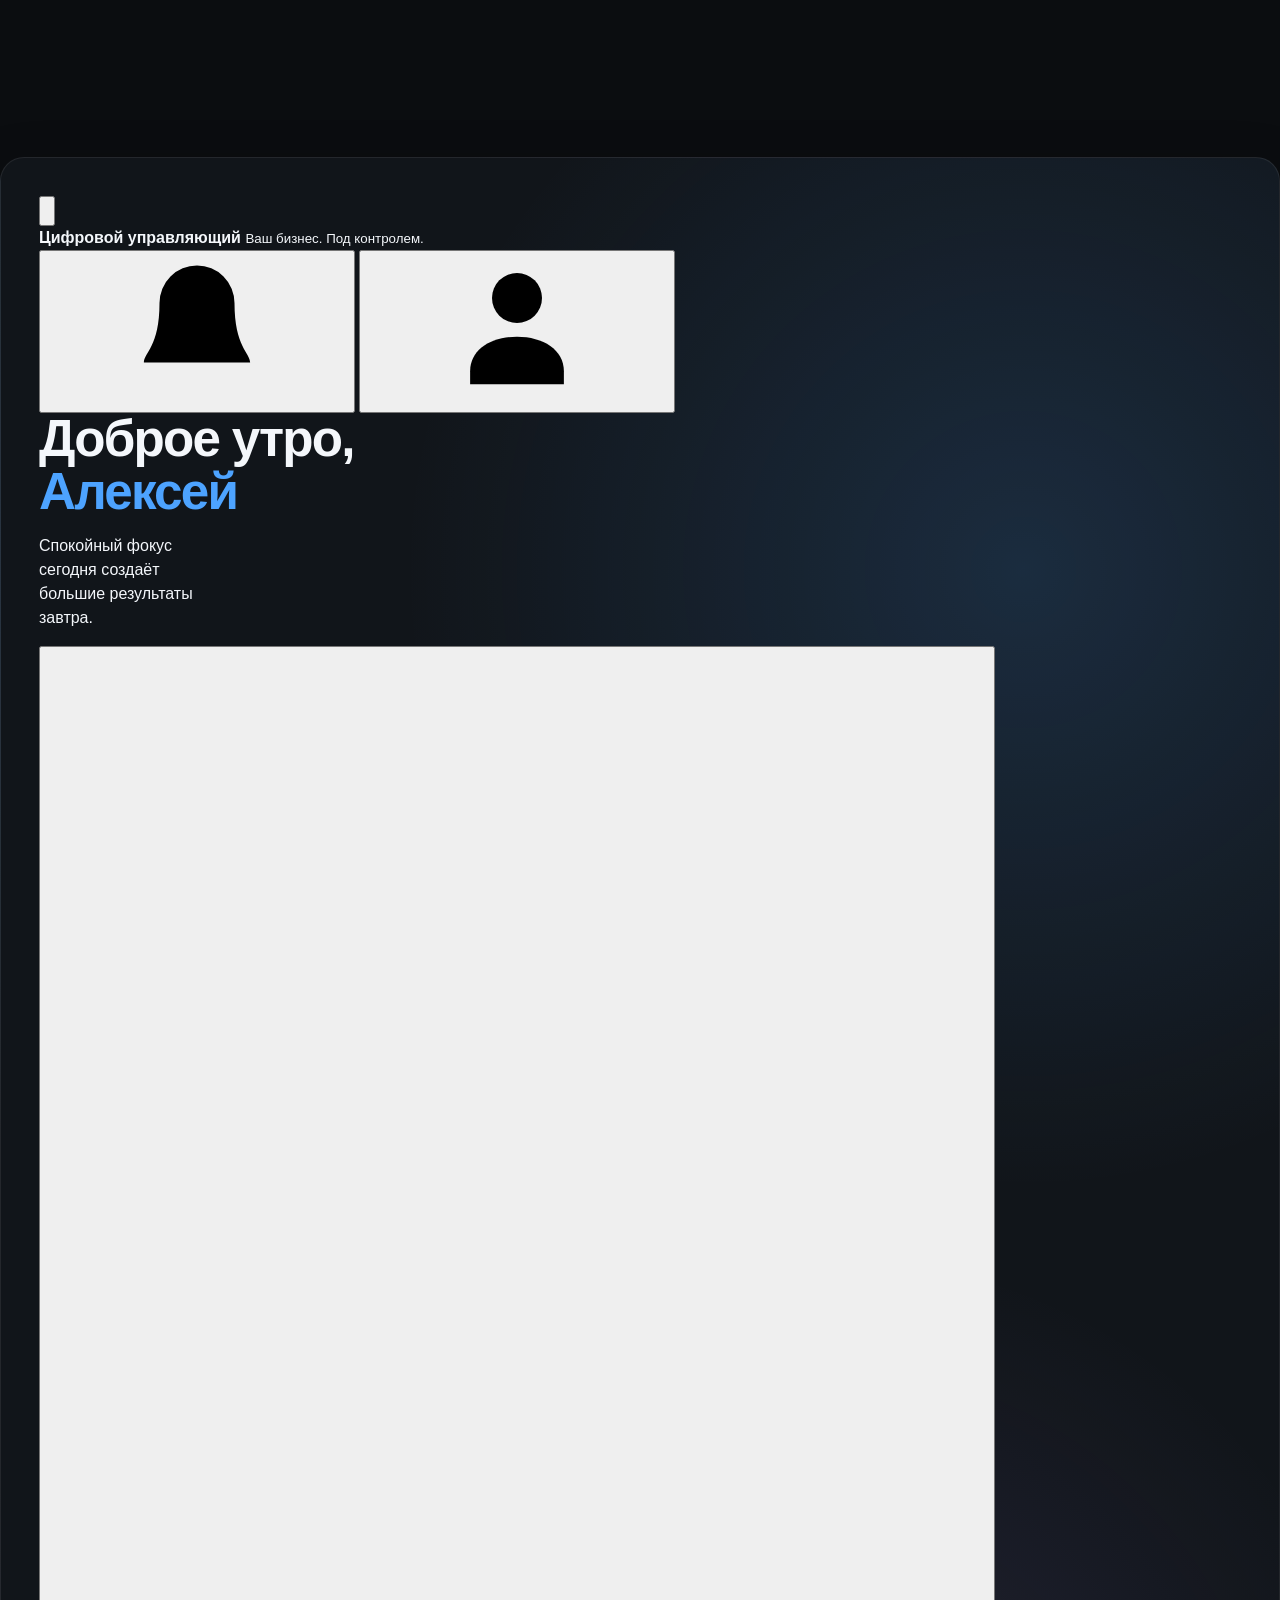
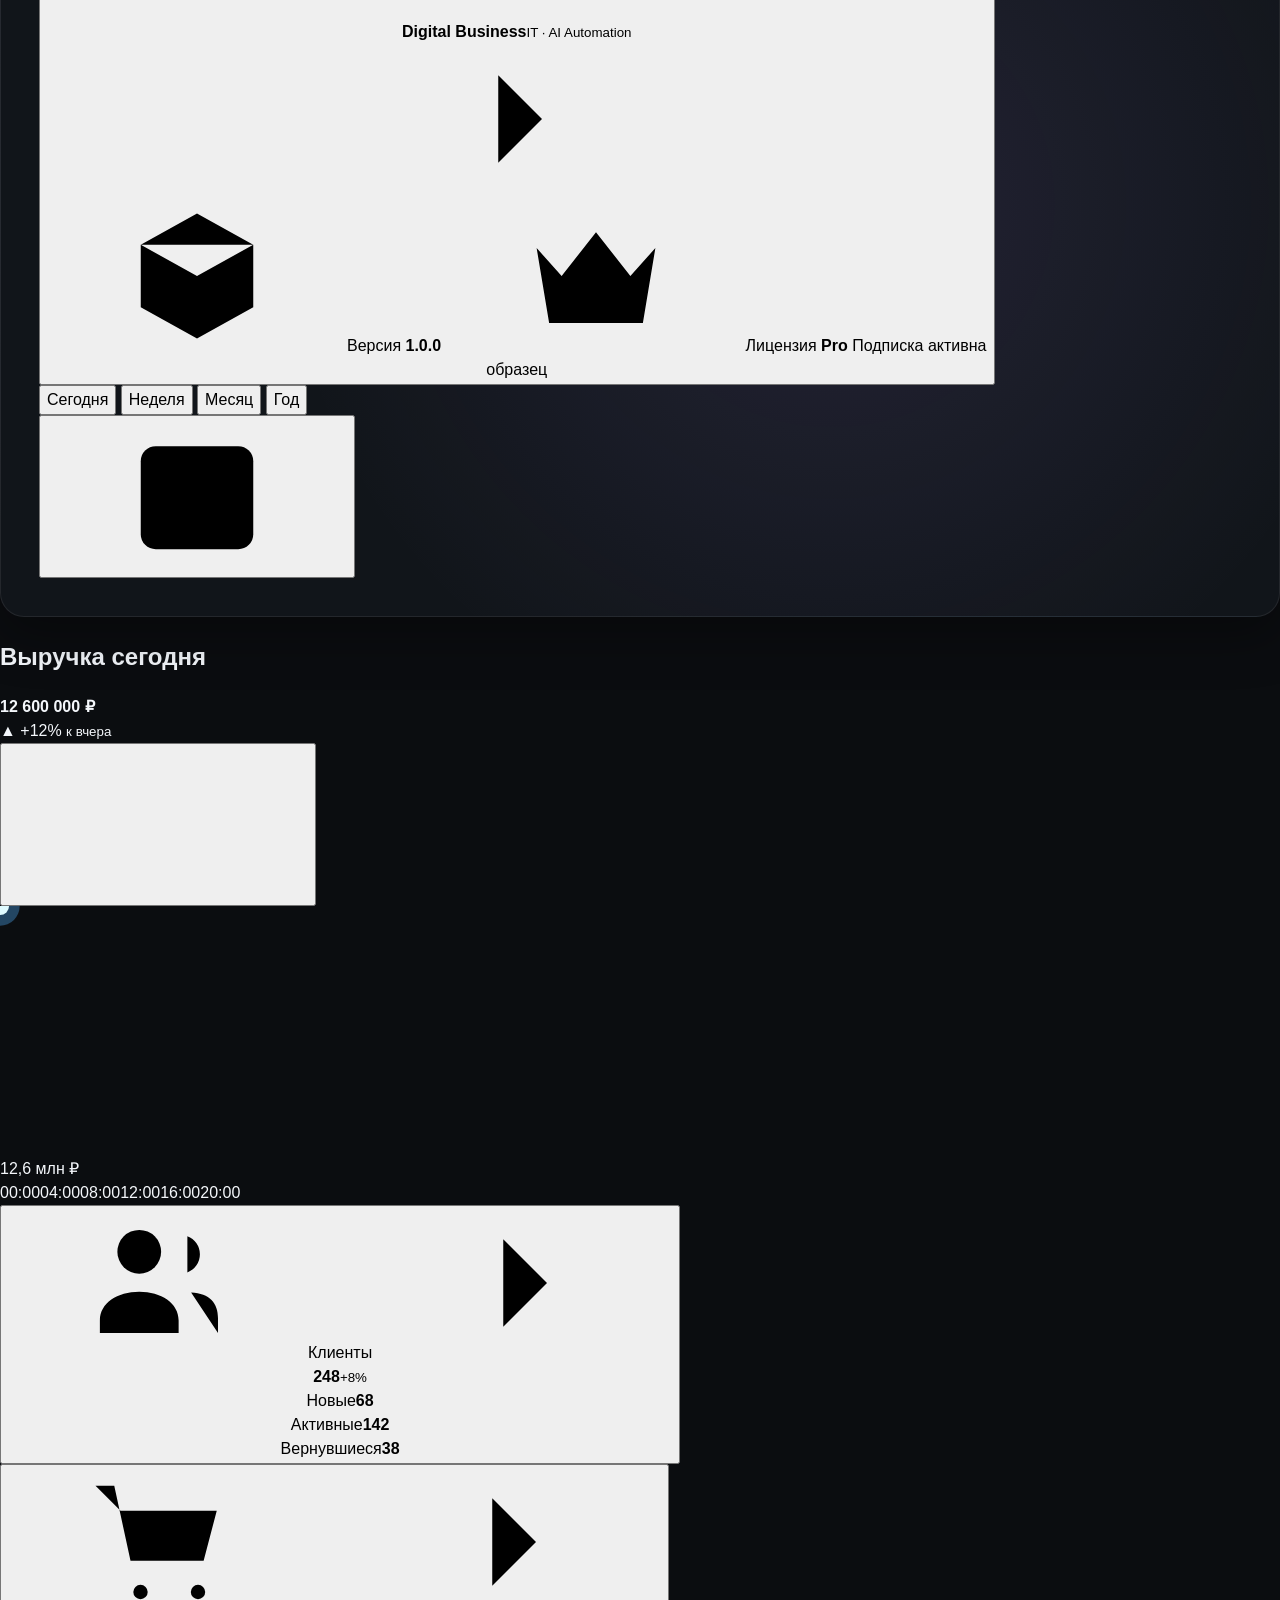
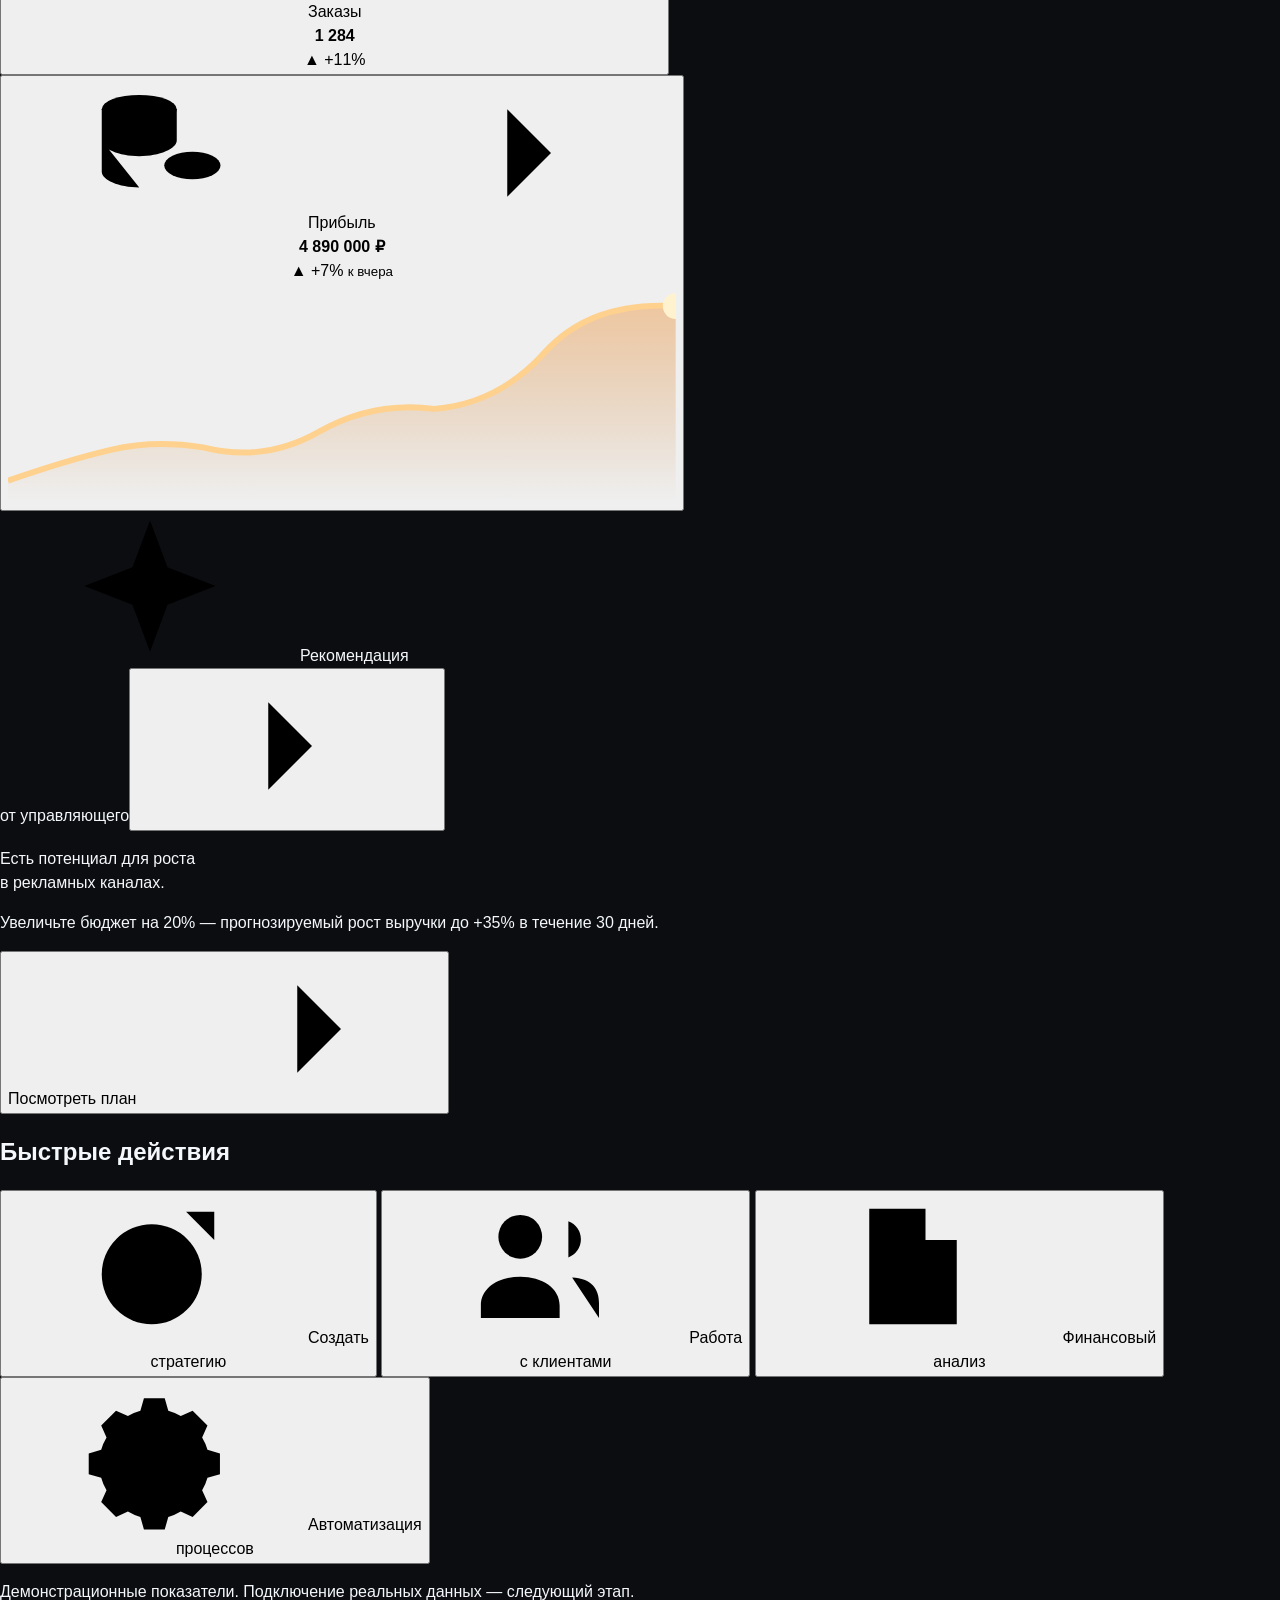
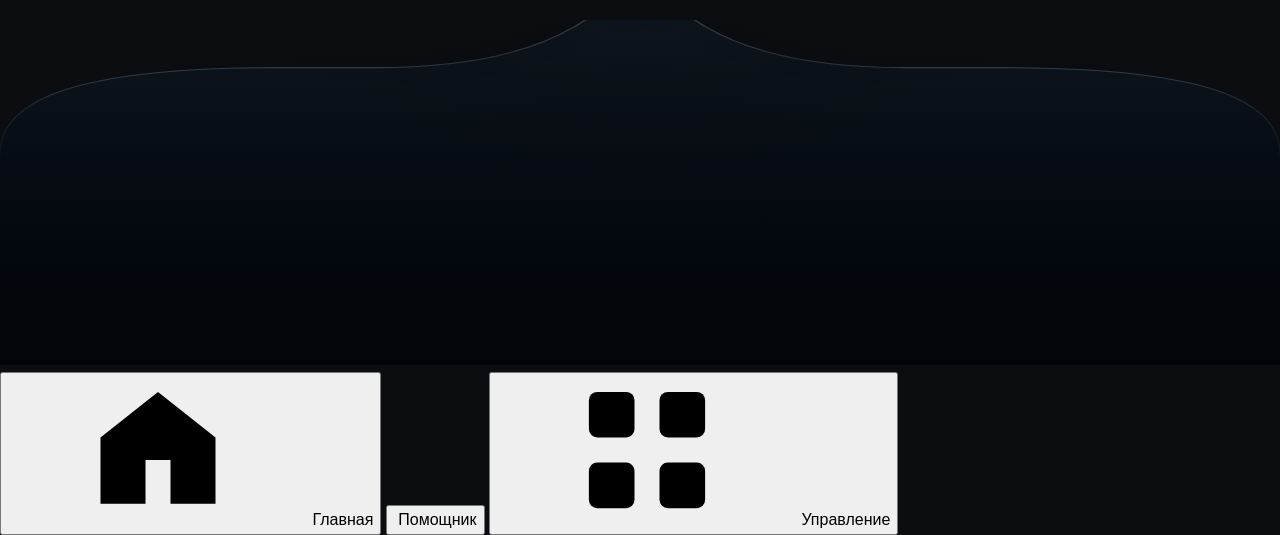
==== commit d8459cc1: "Update index.html" ====
--- a/index.html
+++ b/index.html
@@ -1,990 +1,205 @@
-<!DOCTYPE html>
-
+<!doctype html>
 <html lang="ru">
 <head>
-<meta charset="utf-8"/><meta content="width=device-width,initial-scale=1" name="viewport"/>
-<meta content="#f5f5f7" name="theme-color"/>
-<link href="manifest.json" rel="manifest"/>
-<link href="icon-192.svg?v=4" rel="icon" type="image/svg+xml"/>
-<link href="icon-192.svg" rel="apple-touch-icon"/>
-<title>Цифровой бизнес — Ваш бизнес. На новом уровне.</title>
-<meta content="Цифровой бизнес — молодая технологическая IT-компания. Разрабатываем цифровые продукты, программные решения, системы автоматизации и внедряем искусственный интеллект в реальные бизнес-процессы." name="description"/>
-<style>
-@import url('https://fonts.googleapis.com/css2?family=Inter:wght@400;500;600;700;800&display=swap');
-:root{
- --bg:#f5f5f7;--surface:#fff;--surface2:#f0f0f3;--ink:#171719;--muted:#6f7077;
- --line:rgba(20,20,22,.10);--line-strong:rgba(20,20,22,.16);--accent:#111;
- --blue:#1677ff;--green:#16845b;--orange:#b66b00;--red:#c63c49;
- --shadow:0 24px 70px rgba(20,20,25,.10);--radius:26px
-}
-html[data-theme="dark"]{
- --bg:#0b0b0d;--surface:#141416;--surface2:#1b1b1e;--ink:#f7f7f8;--muted:#a4a4ab;
- --line:rgba(255,255,255,.10);--line-strong:rgba(255,255,255,.18);--accent:#fff;
- --blue:#7db1ff;--green:#5fe0ac;--orange:#ffc56b;--red:#ff8290;
- --shadow:0 28px 80px rgba(0,0,0,.35)
-}
-*{box-sizing:border-box}
-html{scroll-behavior:smooth}
-body{margin:0;background:var(--bg);color:var(--ink);font-family:Inter,-apple-system,BlinkMacSystemFont,"Segoe UI",sans-serif;-webkit-font-smoothing:antialiased;transition:background .25s,color .25s}
-a{color:inherit;text-decoration:none}button{font:inherit;cursor:pointer;color:inherit}
-.container{width:min(1180px,calc(100% - 40px));margin:auto}
-.icon{width:22px;height:22px;display:block;fill:none;stroke:currentColor;stroke-width:1.55;stroke-linecap:round;stroke-linejoin:round}
-.icon.sm{width:18px;height:18px}.icon.lg{width:28px;height:28px}
-.icon-box{width:46px;height:46px;border:1px solid var(--line);border-radius:15px;display:grid;place-items:center;background:var(--surface);color:var(--ink)}
-.icon-box .icon{transition:transform .35s ease}.icon-box:hover .icon{transform:translateY(-2px) scale(1.05)}
-header{position:sticky;top:0;z-index:30;background:color-mix(in srgb,var(--bg) 82%,transparent);backdrop-filter:blur(22px);border-bottom:1px solid var(--line)}
-.nav{height:68px;display:flex;align-items:center;justify-content:space-between;gap:22px}
-.brand{display:flex;align-items:center;gap:10px;font-size:13px;font-weight:700;letter-spacing:-.03em}
-.brand-copy{display:flex;align-items:baseline;gap:10px;line-height:1}.brand-name{font-size:13px;font-weight:700;letter-spacing:-.03em}.brand-tech{font-size:8px;font-weight:700;letter-spacing:.13em;color:var(--muted);white-space:nowrap;opacity:.82}.brand:hover .brand-tech{color:var(--ink);opacity:1}
-@media(max-width:700px){.brand-tech{display:none}.brand-copy{display:block}.brand-name{font-size:12px}}
-.brand-mark{width:32px;height:32px;border:1px solid var(--line-strong);border-radius:10px;display:grid;place-items:center;font-size:10px;font-weight:800}
-.links{display:flex;gap:26px;color:var(--muted);font-size:12px}.links a:hover{color:var(--ink)}
-.nav-actions{display:flex;align-items:center;gap:8px;font-size:12px}
-.theme-btn{width:38px;height:38px;border:1px solid var(--line);background:var(--surface);border-radius:12px;display:grid;place-items:center}
-.btn{display:inline-flex;align-items:center;justify-content:center;gap:9px;padding:12px 18px;border-radius:999px;border:1px solid var(--line-strong);background:var(--surface);font-size:13px;font-weight:650;transition:.22s}
-.btn:hover{transform:translateY(-2px);box-shadow:0 9px 24px rgba(0,0,0,.08)}
-.btn-dark{background:var(--ink);color:var(--bg);border-color:var(--ink)}.btn-dark:hover{opacity:.88}
-.btn-soft{background:transparent}
-.hero{padding:86px 0 42px}
-.hero-grid{display:grid;grid-template-columns:1.04fr .96fr;gap:54px;align-items:center}
-.eyebrow{display:inline-flex;align-items:center;gap:8px;color:var(--muted);font-size:11px;font-weight:650;letter-spacing:.02em;margin-bottom:22px}
-.live-dot{width:7px;height:7px;border-radius:50%;background:var(--green);box-shadow:0 0 0 6px color-mix(in srgb,var(--green) 12%,transparent);animation:pulseDot 2.2s infinite}
-@keyframes pulseDot{50%{box-shadow:0 0 0 10px transparent}}
-.hero h1{font-size:clamp(48px,6.7vw,82px);line-height:.98;letter-spacing:-.075em;margin:0 0 24px;max-width:760px}
-.hero h1 em{font-style:normal;color:var(--muted)}
-.hero p{font-size:18px;line-height:1.65;color:var(--muted);max-width:620px;margin:0 0 28px}
-.hero-actions{display:flex;flex-wrap:wrap;gap:10px}
-.hero-note{font-size:11px;color:var(--muted);margin-top:18px}
-
-.phone-stage{position:relative;min-height:650px;display:grid;place-items:center;overflow:visible}
-.phone-stage:before{content:"";position:absolute;width:500px;height:500px;border-radius:50%;background:radial-gradient(circle,rgba(130,104,255,.22),rgba(73,151,255,.09) 42%,transparent 72%);filter:blur(10px);animation:phoneGlow 7s ease-in-out infinite}
-.phone-stage:after{content:"";position:absolute;width:300px;height:76px;border-radius:50%;background:rgba(0,0,0,.11);filter:blur(28px);bottom:16px;left:50%;transform:translateX(-50%);z-index:0}
-.phone-stage-art{min-height:650px;overflow:visible;display:grid;place-items:center}
-.hero-phone-art-wrap{position:relative;z-index:2;width:min(100%, 760px);transition:transform .5s cubic-bezier(.2,.75,.25,1),filter .45s;filter:drop-shadow(0 32px 40px rgba(0,0,0,.16));animation:heroPhoneFloat 7s ease-in-out infinite}
-.hero-phone-art-wrap:hover{transform:translateY(-8px) scale(1.012);filter:drop-shadow(0 40px 46px rgba(0,0,0,.20))}
-.hero-phone-art{display:block;width:100%;height:auto;max-height:760px;object-fit:contain}
-@keyframes heroPhoneFloat{0%,100%{transform:translateY(0)}50%{transform:translateY(-7px)}}
-@media (max-width: 980px){.phone-stage-art{min-height:auto;margin-top:24px}.hero-phone-art-wrap{width:min(100%, 640px)}}
-@media (max-width: 640px){.hero-phone-art-wrap{width:min(108vw, 620px);margin-left:-4vw}.hero-phone-art{max-height:none}}
-@media (prefers-reduced-motion: reduce){.hero-phone-art-wrap{animation:none;transition:none}.hero-phone-art-wrap:hover{transform:none}}
-
-@keyframes phoneGlow{50%{transform:scale(1.04);opacity:.82}}
-.interactive-phone{--phone-bg:#f7f7fa;--phone-surface:#fff;--phone-ink:#16171b;--phone-muted:#737780;--phone-line:rgba(20,20,25,.11);--phone-purple:#745cff;--phone-blue:#3f8cff;--phone-green:#23b978;--phone-orange:#f0a54a;--phone-pink:#eb6e9c;position:relative;z-index:2;width:min(100%,390px);aspect-ratio: .5 / 1;transform:perspective(1450px) rotateY(-8deg) rotateZ(.6deg);transition:transform .6s cubic-bezier(.2,.75,.25,1),filter .45s;filter:drop-shadow(0 38px 42px rgba(0,0,0,.23))}
-.interactive-phone:hover{transform:perspective(1450px) rotateY(-2deg) rotateZ(0) translateY(-7px) scale(1.012);filter:drop-shadow(0 46px 48px rgba(0,0,0,.25))}
-.interactive-phone.dark{--phone-bg:#090a0d;--phone-surface:#14161b;--phone-ink:#f7f8fb;--phone-muted:#9ea4b1;--phone-line:rgba(255,255,255,.10);--phone-purple:#8b7cff;--phone-blue:#69adff;--phone-green:#48daa0;--phone-orange:#ffc166;--phone-pink:#ff93bb}
-.phone-frame{position:absolute;inset:0;border-radius:48px;padding:7px;background:linear-gradient(145deg,#1d1e21,#09090b 30%,#34363a 53%,#101113 77%,#24262a);box-shadow:inset 0 0 0 1px rgba(255,255,255,.22),inset 0 0 18px rgba(255,255,255,.06)}
-.phone-frame:before{content:"";position:absolute;left:-3px;top:185px;width:4px;height:62px;border-radius:4px 0 0 4px;background:#77797d;box-shadow:0 75px 0 #77797d,0 132px 0 #77797d;opacity:.72}
-.phone-frame:after{content:"";position:absolute;right:-3px;top:235px;width:4px;height:94px;border-radius:0 4px 4px 0;background:#77797d;opacity:.72}
-.phone-screen{height:100%;border-radius:42px;overflow:hidden;background:var(--phone-bg);color:var(--phone-ink);position:relative;border:1px solid rgba(255,255,255,.12)}
-.phone-island{position:absolute;z-index:4;top:8px;left:50%;transform:translateX(-50%);width:112px;height:28px;border-radius:20px;background:#050505;box-shadow:0 1px 0 rgba(255,255,255,.05)}
-.phone-status{height:43px;padding:14px 17px 0;display:flex;justify-content:space-between;align-items:center;font-size:9px;font-weight:700;letter-spacing:.01em}
-.phone-status .signals{display:flex;gap:5px;align-items:center}.phone-status svg{width:12px;height:12px;stroke:currentColor;fill:none;stroke-width:1.6}
-.phone-appbar{padding:10px 16px 12px;display:flex;align-items:center;justify-content:space-between;border-bottom:1px solid var(--phone-line)}
-.phone-brand{display:flex;align-items:center;gap:8px}.phone-logo{width:30px;height:30px;border-radius:10px;background:linear-gradient(135deg,#9a8cff,#6553ee);display:grid;place-items:center;color:#fff}.phone-logo svg{width:16px;height:16px}.phone-brand b{display:block;font-size:11px;letter-spacing:-.02em}.phone-brand small{display:block;color:var(--phone-muted);font-size:7px;margin-top:1px}.phone-tool{width:30px;height:30px;border:1px solid var(--phone-line);border-radius:10px;background:var(--phone-surface);display:grid;place-items:center;color:var(--phone-muted)}
-.phone-content{position:absolute;inset:86px 0 45px;overflow:hidden;padding:16px 13px 16px}
-.phone-screen[data-view="chat"] .phone-content{padding-top:14px}.phone-screen[data-view="task"] .phone-content{padding-top:13px}
-.phone-view{display:none;height:100%;animation:phoneViewIn .45s ease}.phone-view.active{display:block}@keyframes phoneViewIn{from{opacity:0;transform:translateY(10px)}to{opacity:1;transform:none}}
-.phone-greeting{font-size:22px;line-height:1.06;letter-spacing:-.055em;margin:0 0 5px}.phone-sub{color:var(--phone-muted);font-size:9px;line-height:1.45;margin-bottom:12px}.phone-card{background:var(--phone-surface);border:1px solid var(--phone-line);border-radius:16px;padding:11px;margin-bottom:8px;box-shadow:0 7px 20px rgba(0,0,0,.05)}
-.phone-status-card{display:flex;gap:9px;align-items:center}.phone-status-icon{width:30px;height:30px;border-radius:10px;display:grid;place-items:center;flex:0 0 30px}.phone-status-icon svg{width:15px;height:15px}.phone-status-icon.green{background:color-mix(in srgb,var(--phone-green) 14%,transparent);color:var(--phone-green)}.phone-status-icon.orange{background:color-mix(in srgb,var(--phone-orange) 16%,transparent);color:var(--phone-orange)}.phone-status-icon.blue{background:color-mix(in srgb,var(--phone-blue) 14%,transparent);color:var(--phone-blue)}
-.phone-status-card b{font-size:10px}.phone-status-card span{display:block;color:var(--phone-muted);font-size:8px;margin-top:2px}
-.phone-metrics{display:grid;grid-template-columns:repeat(3,1fr);gap:7px}.phone-metric{padding:10px;border:1px solid var(--phone-line);border-radius:14px;background:color-mix(in srgb,var(--phone-surface) 90%,var(--phone-bg))}.phone-metric strong{display:block;font-size:18px;letter-spacing:-.05em}.phone-metric span{display:block;margin-top:3px;color:var(--phone-muted);font-size:7px;line-height:1.25}.phone-label{font-size:9px;font-weight:750;margin:10px 2px 7px}
-.phone-action{padding:11px;border:1px solid var(--phone-line);background:var(--phone-surface);border-radius:15px;margin-bottom:7px}.phone-action-top{display:flex;gap:8px;align-items:center}.phone-mini-icon{width:29px;height:29px;border-radius:10px;display:grid;place-items:center;background:color-mix(in srgb,var(--phone-purple) 13%,transparent);color:var(--phone-purple);flex:0 0 29px}.phone-mini-icon svg{width:14px;height:14px}.phone-action b{font-size:9px}.phone-action p{margin:4px 0 0 37px;color:var(--phone-muted);font-size:7.5px;line-height:1.35}.phone-cta{margin-top:7px;height:30px;border:0;border-radius:10px;background:linear-gradient(135deg,var(--phone-purple),#5b48e9);color:#fff;font-size:8px;font-weight:700;width:100%}
-.phone-chat-bubble{max-width:88%;padding:10px 11px;border-radius:16px;font-size:8px;line-height:1.42;margin-bottom:8px}.phone-chat-bubble.me{margin-left:auto;background:var(--phone-purple);color:white;border-bottom-right-radius:5px}.phone-chat-bubble.ai{background:var(--phone-surface);border:1px solid var(--phone-line);border-bottom-left-radius:5px}.phone-chat-title{font-weight:800;font-size:10px;margin-bottom:3px}.phone-list{display:grid;gap:6px;margin-top:7px}.phone-list-item{display:flex;gap:7px;align-items:flex-start}.phone-num{width:18px;height:18px;border-radius:50%;background:color-mix(in srgb,var(--phone-purple) 12%,transparent);color:var(--phone-purple);display:grid;place-items:center;font-size:7px;font-weight:800;flex:0 0 18px}.phone-list-item b{font-size:7.8px}.phone-list-item span{display:block;color:var(--phone-muted);font-size:7px;margin-top:2px;line-height:1.3}
-.phone-result{display:flex;gap:8px;align-items:flex-start;padding:10px 11px;background:color-mix(in srgb,var(--phone-green) 8%,var(--phone-surface));border:1px solid color-mix(in srgb,var(--phone-green) 22%,var(--phone-line));border-radius:14px;margin-top:7px}.phone-result svg{width:16px;height:16px;color:var(--phone-green);flex:0 0 16px}.phone-result b{font-size:8px}.phone-result span{display:block;color:var(--phone-muted);font-size:7px;line-height:1.35;margin-top:2px}
-.phone-input{position:absolute;left:11px;right:11px;bottom:8px;height:31px;border:1px solid var(--phone-line);background:var(--phone-surface);border-radius:12px;display:flex;align-items:center;padding:0 9px;color:var(--phone-muted);font-size:7.5px}.phone-input span{margin-left:auto;width:22px;height:22px;border-radius:8px;display:grid;place-items:center;background:var(--phone-purple);color:#fff}.phone-input svg{width:11px;height:11px}
-.phone-nav{position:absolute;left:0;right:0;bottom:0;height:45px;background:color-mix(in srgb,var(--phone-bg) 88%,transparent);backdrop-filter:blur(12px);border-top:1px solid var(--phone-line);display:grid;grid-template-columns:repeat(4,1fr);padding:4px 7px 5px}.phone-nav button{border:0;background:none;color:var(--phone-muted);font-size:6.5px;display:grid;place-items:center;gap:2px;cursor:pointer}.phone-nav button.active{color:var(--phone-purple)}.phone-nav svg{width:13px;height:13px;stroke:currentColor;fill:none;stroke-width:1.7}
-.phone-controls{position:absolute;z-index:3;left:-32px;bottom:58px;display:flex;flex-direction:column;gap:7px}.phone-control{border:1px solid var(--line);background:color-mix(in srgb,var(--surface) 90%,transparent);color:var(--ink);backdrop-filter:blur(14px);border-radius:13px;padding:8px 10px;font-size:9px;box-shadow:0 10px 24px rgba(0,0,0,.08);transition:.22s;white-space:nowrap}.phone-control:hover{transform:translateX(3px)}.phone-control.active{box-shadow:0 10px 24px rgba(116,92,255,.13);border-color:color-mix(in srgb,var(--phone-purple,#745cff) 36%,var(--line))}.phone-caption{position:absolute;z-index:2;bottom:20px;right:-4px;padding:9px 12px;border:1px solid var(--line);background:color-mix(in srgb,var(--surface) 88%,transparent);backdrop-filter:blur(16px);border-radius:999px;font-size:10px;color:var(--muted);box-shadow:0 10px 30px rgba(0,0,0,.08)}
-
-
-.section{padding:96px 0}.custom-tools-panel{margin-top:18px;padding:30px;border:1px solid var(--line);border-radius:28px;background:linear-gradient(135deg,var(--surface),color-mix(in srgb,var(--surface) 82%,#eeeaff));display:grid;grid-template-columns:1.05fr .95fr;gap:28px;align-items:center}.custom-tools-copy h3{font-size:30px;line-height:1.05;letter-spacing:-.055em;margin:0 0 12px}.custom-tools-copy p{font-size:14px;line-height:1.7;color:var(--muted);margin:0}.custom-tools-copy strong{color:var(--ink)}.custom-tools-note{margin-top:16px;font-size:11px;color:var(--muted)}.custom-tools-future{margin-top:22px;padding-top:18px;border-top:1px solid var(--line);display:flex;flex-direction:column;gap:4px}.custom-tools-future strong{font-size:18px;letter-spacing:-.035em}.custom-tools-future span{font-size:11px;color:var(--muted)}.custom-tools-action{padding:22px;border:1px solid var(--line);border-radius:22px;background:var(--bg);box-shadow:0 12px 30px rgba(20,20,30,.06)}.custom-tools-action .kicker{margin-bottom:9px}.custom-tools-action strong{display:block;font-size:17px;letter-spacing:-.03em;margin-bottom:7px}.custom-tools-action p{font-size:12px;line-height:1.55;color:var(--muted);margin:0 0 14px}.custom-tools-input{display:flex;gap:8px;align-items:center;padding:11px 12px;border:1px solid var(--line-strong);border-radius:14px;background:var(--surface);font-size:11px;color:var(--muted)}.custom-tools-input svg{width:16px;height:16px;flex:0 0 16px;color:#765cf0}.custom-tools-input .voice{margin-left:auto;color:#765cf0}@media(max-width:900px){.custom-tools-panel{grid-template-columns:1fr}}
-.section-head{max-width:760px;margin-bottom:42px}.kicker{font-size:10px;text-transform:uppercase;letter-spacing:.15em;color:var(--muted);font-weight:750;margin-bottom:14px}.section h2{font-size:clamp(36px,5vw,58px);line-height:1.03;letter-spacing:-.065em;margin:0 0 16px}.section-head p{font-size:17px;line-height:1.65;color:var(--muted);margin:0}
-.path-grid{display:grid;grid-template-columns:1fr 1fr;gap:16px}
-.path-card{border:1px solid var(--line);background:var(--surface);border-radius:26px;padding:28px;transition:.25s}.path-card:hover{transform:translateY(-4px);box-shadow:var(--shadow);border-color:var(--line-strong)}
-.path-card.featured{background:var(--ink);color:var(--bg)}.path-card.featured .muted,.path-card.featured p{color:color-mix(in srgb,var(--bg) 55%,transparent)}.path-card.featured .path-icon{border-color:color-mix(in srgb,var(--bg) 20%,transparent)}
-.path-icon{width:48px;height:48px;border:1px solid var(--line);border-radius:15px;display:grid;place-items:center;margin-bottom:26px}
-.path-card h3{font-size:25px;letter-spacing:-.05em;margin:0 0 10px}.path-card p{font-size:13px;line-height:1.65;color:var(--muted);margin:0 0 22px}.path-list{display:grid;gap:9px;margin:0 0 25px;padding:0;list-style:none}.path-list li{display:flex;gap:9px;font-size:12px}.check{width:16px;height:16px;border:1px solid var(--line-strong);border-radius:50%;display:grid;place-items:center;font-size:9px;flex:0 0 16px}
-.feature-grid{display:grid;grid-template-columns:repeat(3,1fr);gap:14px}.feature{background:var(--surface);border:1px solid var(--line);border-radius:23px;padding:25px;min-height:220px;transition:.25s}.feature:hover{transform:translateY(-3px);box-shadow:var(--shadow);border-color:var(--line-strong)}.feature h3{font-size:18px;letter-spacing:-.04em;margin:20px 0 9px}.feature p{font-size:13px;line-height:1.65;color:var(--muted);margin:0}
-.flow{display:grid;grid-template-columns:repeat(5,1fr);gap:0;border-top:1px solid var(--line);border-bottom:1px solid var(--line)}
-.flow-step{padding:28px 20px 30px;border-right:1px solid var(--line);position:relative}.flow-step:last-child{border-right:0}.flow-num{font-size:10px;color:var(--muted);margin-bottom:34px}.flow-step h3{font-size:16px;letter-spacing:-.03em;margin:0 0 8px}.flow-step p{font-size:12px;line-height:1.55;color:var(--muted);margin:0}.flow-arrow{position:absolute;right:-7px;top:31px;width:13px;height:13px;background:var(--bg);border-right:1px solid var(--line);border-top:1px solid var(--line);transform:rotate(45deg);z-index:2}
-.promo-panel{display:grid;grid-template-columns:.72fr 1.28fr;gap:16px}.promo-copy{border-radius:26px;padding:32px;background:var(--ink);color:var(--bg)}.promo-copy h2{font-size:clamp(32px,4vw,48px);margin:0 0 16px}.promo-copy p{color:color-mix(in srgb,var(--bg) 55%,transparent);font-size:14px;line-height:1.65}.promo-board{border:1px solid var(--line);background:var(--surface);border-radius:26px;padding:20px}.task{display:grid;grid-template-columns:30px 1fr auto;gap:12px;align-items:center;padding:16px 0;border-bottom:1px solid var(--line)}.task:last-child{border-bottom:0}.task-icon{width:30px;height:30px;border:1px solid var(--line);border-radius:9px;display:grid;place-items:center}.task b{font-size:12px}.task span{display:block;color:var(--muted);font-size:10px;margin-top:3px}.task-state{font-size:9px;color:var(--green);border:1px solid var(--line);border-radius:999px;padding:5px 7px}
-.cta{border-radius:30px;padding:68px 30px;background:var(--ink);color:var(--bg);text-align:center}.cta h2{max-width:760px;margin:0 auto 16px;font-size:clamp(38px,5vw,62px);line-height:1.02;letter-spacing:-.07em}.cta p{max-width:590px;margin:0 auto 26px;color:color-mix(in srgb,var(--bg) 58%,transparent);font-size:16px;line-height:1.6}.cta .btn-dark{background:var(--bg);color:var(--ink);border-color:var(--bg)}.cta .btn-soft{border-color:color-mix(in srgb,var(--bg) 22%,transparent);color:var(--bg);background:transparent}
-footer{padding:28px 0 45px;color:var(--muted);font-size:11px}.footer-inner{border-top:1px solid var(--line);padding-top:22px;display:flex;justify-content:space-between;gap:15px;flex-wrap:wrap}
-#installHelp{max-width:620px;margin:18px auto 0;padding:15px 17px;background:var(--surface);border:1px solid var(--line);border-radius:16px;color:var(--muted);font-size:12px;line-height:1.55;text-align:left;box-shadow:var(--shadow)}#installHelp b{display:block;margin-bottom:4px;color:var(--ink)}#closeInstallHelp{float:right;border:0;background:transparent;font-size:18px}
-@media(max-width:900px){.hero-grid,.promo-panel{grid-template-columns:1fr}.interactive-phone{transform:perspective(1450px) rotateY(-3deg) rotateZ(.3deg)}.app-preview{min-height:0}.flow{grid-template-columns:1fr 1fr}.flow-step:nth-child(2){border-right:0}.flow-step:nth-child(3){border-top:1px solid var(--line)}.flow-step:nth-child(4){border-top:1px solid var(--line)}.flow-step:nth-child(5){grid-column:1/-1;border-top:1px solid var(--line);border-right:0}.flow-arrow{display:none}}
-@media(max-width:700px){.container{width:min(100% - 28px,1180px)}.links{display:none}.nav{height:60px}.nav-actions>a:first-child{display:none}.hero{padding:60px 0 25px}.hero h1{font-size:clamp(43px,13vw,64px)}.hero p{font-size:16px}.phone-stage{min-height:570px}.interactive-phone{width:min(100%,350px)}.phone-controls{left:auto;right:-4px;bottom:36px;flex-direction:row}.preview-side{display:none}.mini-grid{grid-template-columns:1fr 1fr}.mini-card:last-child{grid-column:1/-1}.section{padding:70px 0}.path-grid,.feature-grid{grid-template-columns:1fr}.flow{grid-template-columns:1fr}.flow-step,.flow-step:nth-child(n){border-right:0;border-top:1px solid var(--line)}.flow-step:first-child{border-top:0}.flow-step:nth-child(5){grid-column:auto}.flow-num{margin-bottom:18px}.cta{padding:50px 20px}.theme-btn{width:36px;height:36px}}
-@media(prefers-reduced-motion:reduce){*,*::before,*::after{animation:none!important;transition:none!important;scroll-behavior:auto!important}}
-.phone-install-card{position:relative;z-index:4;width:min(100%,700px);margin:-18px auto 0;display:flex;align-items:center;gap:12px;padding:14px 16px;border:1px solid rgba(20,20,25,.10);border-radius:18px;background:rgba(255,255,255,.82);backdrop-filter:blur(16px);box-shadow:0 16px 40px rgba(20,20,30,.10)}.phone-install-icon{width:38px;height:38px;flex:0 0 38px;border-radius:12px;display:grid;place-items:center;background:linear-gradient(135deg,#ece7ff,#e5f2ff);color:#6653e8}.phone-install-copy{min-width:0;flex:1}.phone-install-copy strong{display:block;font-size:12px;letter-spacing:-.02em}.phone-install-copy span{display:block;color:var(--muted);font-size:10px;line-height:1.45;margin-top:3px}.phone-install-btn{white-space:nowrap;padding:10px 14px;font-size:11px}.demo-panel{display:grid;grid-template-columns:1.05fr .95fr;gap:30px;padding:40px;border-radius:32px;background:linear-gradient(135deg,#17181d 0%,#24202f 55%,#30295a 100%);color:#fff;box-shadow:0 28px 80px rgba(20,18,40,.20);position:relative;overflow:hidden}.demo-panel:after{content:"";position:absolute;width:420px;height:420px;right:-180px;top:-190px;border-radius:50%;background:radial-gradient(circle,rgba(125,96,255,.30),transparent 68%)}.demo-copy{position:relative;z-index:1;align-self:center}.demo-copy .kicker{color:#bdb6ff}.demo-copy h2{font-size:clamp(34px,4vw,54px);line-height:1.02;letter-spacing:-.055em;margin:8px 0 16px;max-width:700px}.demo-copy p{color:#d0d2dd;max-width:650px;line-height:1.65}.demo-actions{display:flex;gap:9px;flex-wrap:wrap;margin-top:22px}.demo-actions .btn{background:rgba(255,255,255,.08);border-color:rgba(255,255,255,.17);color:#fff}.demo-actions .btn-dark{background:#fff;color:#17181c;border-color:#fff}.demo-example{position:relative;z-index:1;align-self:center;padding:22px;border:1px solid rgba(255,255,255,.12);background:rgba(255,255,255,.065);border-radius:26px;backdrop-filter:blur(18px);box-shadow:0 20px 50px rgba(0,0,0,.16)}.demo-status{display:flex;align-items:center;gap:8px;color:#c7c9d3;font-size:10px;letter-spacing:.08em;text-transform:uppercase;margin-bottom:18px}.demo-status .status-dot{width:7px;height:7px;border-radius:50%;background:#43d17a;box-shadow:0 0 0 4px rgba(67,209,122,.12)}.demo-flow-step{display:grid;grid-template-columns:32px 1fr;gap:10px;align-items:start}.demo-step-icon{width:32px;height:32px;border-radius:10px;display:grid;place-items:center;background:rgba(255,255,255,.09);color:#e8e9ef}.demo-step-icon.purple{background:rgba(126,98,255,.18);color:#b9aaff}.demo-step-label{display:block;color:#9fa3b0;font-size:9px;letter-spacing:.08em;text-transform:uppercase;margin:1px 0 7px}.demo-bubble{border-radius:15px;padding:12px 13px;font-size:11px;line-height:1.55;margin:0}.demo-bubble.user{background:linear-gradient(135deg,#765cf0,#5b49d7);box-shadow:0 8px 22px rgba(95,76,220,.18)}.demo-bubble.ai{background:rgba(10,11,15,.50);border:1px solid rgba(255,255,255,.08)}.demo-connector{height:16px;border-left:1px solid rgba(255,255,255,.15);margin:0 0 0 15px}.demo-proposal{display:grid;grid-template-columns:32px 1fr 32px;gap:10px;align-items:center;margin-top:16px;padding:12px;border:1px solid rgba(255,255,255,.11);border-radius:16px;background:rgba(255,255,255,.045)}.proposal-icon{width:32px;height:32px;border-radius:10px;display:grid;place-items:center;background:rgba(86,210,145,.12);color:#74dba0}.demo-proposal strong{display:block;font-size:11px;line-height:1.4;color:#f1f2f6}.demo-confirm{width:32px;height:32px;border:0;border-radius:10px;display:grid;place-items:center;background:#fff;color:#191a20;cursor:pointer}.demo-hint{color:#aeb2bf;font-size:9.5px;line-height:1.55;margin-top:14px}.term-note{color:var(--muted);font-size:.88em}.price-banner{margin:22px auto 17px;width:min(100%,520px);padding:17px 18px;border-radius:18px;background:linear-gradient(135deg,#17181c,#312a52);color:#fff;text-align:center;box-shadow:0 14px 38px rgba(20,18,35,.14)}.price-banner strong{display:block;font-size:26px;letter-spacing:-.04em}.price-banner span{display:block;margin-top:4px;color:#cbcbd5;font-size:10px}@media(max-width:900px){.demo-panel{grid-template-columns:1fr}.phone-install-card{margin-top:6px}}@media(max-width:700px){.phone-install-card{align-items:flex-start;flex-wrap:wrap}.phone-install-btn{width:100%}.demo-panel{padding:24px;border-radius:24px}.demo-copy h2{font-size:36px}}
-
-#installHelp{max-width:620px;margin:18px auto 0;padding:15px 17px;background:var(--surface);border:1px solid var(--line);border-radius:16px;color:var(--muted);font-size:12px;line-height:1.55;text-align:left;box-shadow:var(--shadow)}#installHelp b{display:block;margin-bottom:4px;color:var(--ink)}#closeInstallHelp{float:right;border:0;background:transparent;font-size:18px}#db-app-overlay{position:fixed;inset:0;z-index:999999;background:#090a0f;display:none}#db-app-overlay.is-open{display:block}#db-app-frame{display:block;width:100%;height:100%;border:0;background:#090a0f}#db-app-back{position:absolute;top:max(12px,env(safe-area-inset-top));left:14px;z-index:5;border:1px solid rgba(255,255,255,.22);background:rgba(15,17,25,.88);color:#fff;border-radius:999px;padding:10px 15px;font:600 13px Inter,-apple-system,BlinkMacSystemFont,sans-serif;box-shadow:0 8px 28px #0003;backdrop-filter:blur(14px)}body.db-app-active{overflow:hidden}@media(max-width:600px){#db-app-back{top:max(8px,env(safe-area-inset-top));left:8px;padding:9px 12px;font-size:12px}}
-.card-note{margin:12px 0 16px;padding:10px 12px;border-radius:12px;background:var(--surface2);color:var(--muted);font-size:10px;line-height:1.5;border:1px solid var(--line)}
-
-/* Mobile readability pass: desktop layout is unchanged. */
-@media (max-width:700px){
-  html{-webkit-text-size-adjust:100%;text-size-adjust:100%}
-  body{font-size:16px}
-  .container{width:min(100% - 24px,1180px)}
-  .nav{height:62px}
-  .brand{font-size:14px;gap:9px}.brand-mark{width:34px;height:34px;font-size:10px}
-  .nav-actions{font-size:13px}.nav-actions .btn{font-size:13px;padding:10px 13px}
-  .hero{padding:50px 2px 26px}
-  .hero h1{font-size:clamp(42px,12.5vw,58px);line-height:.99;max-width:100%;margin-bottom:20px}
-  .hero p{font-size:18px;line-height:1.58;max-width:100%}
-  .hero-note{font-size:13px;line-height:1.5}
-  .hero-price{font-size:13px}.hero-price strong{font-size:21px}
-  .phone-stage{min-height:590px}
-  .hero-phone-art-wrap{width:min(112vw,680px);margin-left:-6vw}
-  .phone-install-card{padding:16px;gap:12px;border-radius:18px}
-  .phone-install-copy strong{font-size:14px}.phone-install-copy span{font-size:12px;line-height:1.5}
-  .phone-install-btn{font-size:14px;padding:12px 15px}
-  .section{padding:76px 0}
-  .section h2{font-size:clamp(36px,11vw,50px)}
-  .section-head p{font-size:18px;line-height:1.6}
-  .kicker{font-size:11px}
-  .path-card{padding:24px}.path-card h3{font-size:27px}.path-card p{font-size:15px;line-height:1.65}
-  .path-list li{font-size:14px;line-height:1.45}
-  .feature{padding:23px;min-height:0}.feature h3{font-size:21px}.feature p{font-size:15px;line-height:1.6}
-  .flow-step{padding:23px 18px}.flow-num{font-size:11px}.flow-step h3{font-size:18px}.flow-step p{font-size:14px;line-height:1.6}
-  .promo-copy h2{font-size:38px}.promo-copy p{font-size:15px;line-height:1.6}
-  .task{grid-template-columns:34px 1fr;gap:11px;padding:17px 0}.task-icon{width:34px;height:34px}.task b{font-size:14px}.task span{font-size:12px;line-height:1.45}.task-state{font-size:11px;padding:6px 8px;grid-column:2;justify-self:start}
-  .demo-copy h2{font-size:38px}.demo-copy p{font-size:15px;line-height:1.6}.demo-bubble{font-size:13px;line-height:1.5;padding:13px 14px}.demo-hint{font-size:12px;line-height:1.55}.hint-chip{font-size:12px;padding:6px 10px}
-  .price-banner strong{font-size:28px}.price-banner span{font-size:12px}
-  .cta{padding:54px 18px}.cta h2{font-size:clamp(38px,11vw,52px)}.cta p{font-size:17px;line-height:1.6}
-  #installHelp{font-size:14px;line-height:1.6}
-  .theme-btn{width:42px;height:42px}
-}
-
-
-.lang-btn{min-width:42px;height:38px;padding:0 10px;border:1px solid var(--line);background:var(--surface);border-radius:12px;font-size:11px;font-weight:800;letter-spacing:.04em}
-.lang-btn:hover{transform:translateY(-1px);box-shadow:0 9px 24px rgba(0,0,0,.08)}
-@media(max-width:700px){.lang-btn{height:36px;min-width:40px}}
-
-.windows-install-card{align-items:center}
-.windows-logo{width:44px;height:44px;display:grid;place-items:center;flex:0 0 44px}
-.windows-logo svg,.windows-btn-logo svg{width:100%;height:100%;fill:currentColor}
-.windows-install-btn{display:inline-flex;align-items:center;gap:10px;border:1px solid rgba(0,120,212,.18);background:#fff;color:#111;padding:12px 16px;border-radius:12px;font-weight:700;cursor:pointer;box-shadow:0 8px 24px rgba(0,0,0,.08);transition:.2s ease}
-.windows-install-btn:hover{transform:translateY(-1px);box-shadow:0 12px 28px rgba(0,120,212,.14)}
-.windows-btn-logo{width:18px;height:18px;display:inline-grid;place-items:center;color:#0078d4}
-html[data-theme="dark"] .windows-install-btn{background:#11141a;color:#f7f8fb;border-color:rgba(255,255,255,.12);box-shadow:none}
-html[data-theme="dark"] .windows-btn-logo{color:#60b9ff}
-
-
-
-
-/* Premium device showcase — the same product, shown as a real app on iPhone and MacBook. */
-.manager-device-showcase{grid-column:1/-1;display:grid;grid-template-columns:minmax(250px,360px) minmax(620px,1fr);align-items:end;gap:clamp(28px,5vw,72px);padding:8px 0 18px;overflow:visible}
-.device-phone,.device-laptop{position:relative;display:flex;flex-direction:column;align-items:center;min-width:0}
-.device-phone-shell{position:relative;width:min(100%,350px);aspect-ratio:.49;background:#111217;border:1px solid rgba(255,255,255,.18);border-radius:48px;padding:10px;box-shadow:0 38px 90px rgba(0,0,0,.22),0 12px 34px rgba(0,0,0,.10);overflow:hidden}
-.device-phone-dynamic-island{position:absolute;z-index:3;top:17px;left:50%;transform:translateX(-50%);width:92px;height:25px;border-radius:18px;background:#050507;box-shadow:inset 0 0 0 1px rgba(255,255,255,.06)}
-.device-screen{height:100%;overflow:hidden;border-radius:39px;background:var(--bg)}
-.device-screen .morning-dashboard{min-height:100%;padding:38px 16px 16px;border:0!important;box-shadow:none!important;border-radius:0!important;background:var(--bg)!important}
-.device-screen .morning-top{display:block;margin-bottom:13px}
-.device-screen .morning-kicker{font-size:8px;margin-bottom:7px}
-.device-screen .status-dot{width:5px;height:5px}
-.device-screen .morning-top h3{font-size:20px;line-height:1.05;margin-bottom:5px}
-.device-screen .morning-lead{font-size:9px!important;line-height:1.4!important}
-.device-screen .morning-date{display:none}
-.device-screen .morning-metrics{grid-template-columns:1fr 1fr;margin-bottom:9px;border-radius:13px}
-.device-screen .metric{padding:10px 9px}
-.device-screen .metric:nth-child(2){border-right:0}.device-screen .metric:nth-child(-n+2){border-bottom:1px solid var(--line)}
-.device-screen .metric-label{font-size:7px;margin-bottom:4px}.device-screen .metric strong{font-size:13px;display:block;margin:0 0 1px}.device-screen .metric-change{font-size:7px}
-.device-screen .morning-columns{display:block}.device-screen .morning-panel{border-radius:13px;padding:10px;margin-bottom:8px}
-.device-screen .panel-title{font-size:8px;margin-bottom:5px}.device-screen .panel-count,.device-screen .panel-check{min-width:16px;height:16px;font-size:7px}
-.device-screen .morning-row{grid-template-columns:22px 1fr;padding:8px 0;gap:6px}.device-screen .row-icon{width:22px;height:22px;border-radius:7px}.device-screen .morning-row strong,.device-screen .approval-row strong{font-size:8px}.device-screen .morning-row span:not(.row-icon),.device-screen .approval-row span{font-size:6.5px}.device-screen .row-action{display:none}
-.device-screen .done-row{font-size:7.5px;padding:7px 0}.device-screen .done-icon{width:18px;height:18px;border-radius:6px}.device-screen .approval-row{padding:8px 0}.device-screen .approve-btn{font-size:7px;padding:6px 8px}
-.device-screen .morning-ask{margin-top:8px;border-radius:12px;padding:8px;gap:6px}.device-screen .ask-icon{width:21px;height:21px}.device-screen .morning-ask>span:nth-child(2){font-size:7.5px}.device-screen .ask-placeholder{font-size:6.5px!important}.device-screen .ask-mic{width:22px;height:22px}
-.device-laptop{padding-top:4px}
-.device-laptop-screen{position:relative;width:100%;aspect-ratio:16/10;background:#17181c;border:1px solid rgba(0,0,0,.28);border-radius:20px 20px 9px 9px;padding:11px 11px 16px;box-shadow:0 34px 75px rgba(0,0,0,.20),0 12px 26px rgba(0,0,0,.09)}
-.laptop-camera{position:absolute;z-index:4;top:6px;left:50%;transform:translateX(-50%);width:58px;height:9px;background:#0a0a0c;border-radius:0 0 8px 8px}
-.laptop-camera:after{content:"";position:absolute;left:50%;top:2px;transform:translateX(-50%);width:4px;height:4px;border-radius:50%;background:#31343b}
-.laptop-screen-inner{height:100%;overflow:hidden;border-radius:11px;background:var(--bg)}
-.laptop-screen-inner .morning-dashboard{min-height:100%;padding:22px 24px 20px;border:0!important;box-shadow:none!important;border-radius:0!important;background:var(--bg)!important}
-.laptop-screen-inner .morning-top{margin-bottom:14px}.laptop-screen-inner .morning-top h3{font-size:24px}.laptop-screen-inner .morning-lead{font-size:11px!important}
-.laptop-screen-inner .morning-metrics{margin-bottom:10px;border-radius:13px}.laptop-screen-inner .metric{padding:11px 13px}.laptop-screen-inner .metric-label{font-size:8px}.laptop-screen-inner .metric strong{font-size:16px}.laptop-screen-inner .metric-change{font-size:8px}
-.laptop-screen-inner .morning-columns{gap:9px}.laptop-screen-inner .morning-panel{padding:12px;border-radius:13px}.laptop-screen-inner .panel-title{font-size:9px}.laptop-screen-inner .morning-row{padding:8px 0;grid-template-columns:26px 1fr auto;gap:7px}.laptop-screen-inner .row-icon{width:25px;height:25px}.laptop-screen-inner .morning-row strong,.laptop-screen-inner .approval-row strong{font-size:9px}.laptop-screen-inner .morning-row span:not(.row-icon),.laptop-screen-inner .approval-row span{font-size:7.5px}.laptop-screen-inner .row-action{font-size:7.5px}.laptop-screen-inner .done-row{font-size:8.5px;padding:7px 0}.laptop-screen-inner .done-icon{width:20px;height:20px}.laptop-screen-inner .approval-row{padding:8px 0}.laptop-screen-inner .approve-btn{font-size:7.5px}.laptop-screen-inner .morning-ask{margin-top:10px;padding:9px;border-radius:12px}.laptop-screen-inner .morning-ask>span:nth-child(2){font-size:9px}.laptop-screen-inner .ask-placeholder{font-size:8px!important}
-.device-laptop-base{width:106%;height:11px;margin-top:-1px;background:linear-gradient(to bottom,#b9bbc0,#888b91 45%,#686b71 100%);border-radius:0 0 22px 22px;box-shadow:0 10px 20px rgba(0,0,0,.12);position:relative}
-.device-laptop-base:after{content:"";position:absolute;left:50%;top:0;transform:translateX(-50%);width:24%;height:3px;border-radius:0 0 7px 7px;background:#777a80}
-.laptop-hinge{position:absolute;left:0;right:0;top:-4px;height:5px;border-radius:50%;background:#8d9096}
-.device-caption{margin-top:13px;font-size:10px;color:var(--muted);letter-spacing:.01em}
-html[data-theme="dark"] .device-phone-shell{background:#08090c;box-shadow:0 38px 90px rgba(0,0,0,.42),0 12px 34px rgba(0,0,0,.25)}
-html[data-theme="dark"] .device-laptop-screen{background:#0d0e10;border-color:rgba(255,255,255,.12);box-shadow:0 34px 75px rgba(0,0,0,.45)}
-html[data-theme="dark"] .device-laptop-base{background:linear-gradient(to bottom,#565960,#383a3f 45%,#292b30 100%)}
-@media(max-width:980px){.manager-device-showcase{grid-template-columns:290px 1fr;gap:28px}.device-phone-shell{width:290px}}
-@media(max-width:760px){.manager-device-showcase{grid-template-columns:1fr;justify-items:center}.device-phone{width:min(320px,100%)}.device-laptop{width:100%;max-width:640px}.device-phone-shell{width:min(320px,100%)}.device-laptop-screen{aspect-ratio:14/10}}
-
-/* Premium morning dashboard — the product itself, not a generic feature card. */
-.morning-dashboard{padding:28px;min-height:0;overflow:hidden}
-.morning-top{display:flex;justify-content:space-between;align-items:flex-start;gap:24px;margin-bottom:22px}
-.morning-kicker{display:flex;align-items:center;gap:8px;color:var(--muted);font-size:11px;letter-spacing:.01em;margin-bottom:10px}
-.status-dot{width:7px;height:7px;border-radius:50%;background:#34c759;box-shadow:0 0 0 4px color-mix(in srgb,#34c759 12%,transparent)}
-.morning-top h3{font-size:28px;letter-spacing:-.055em;margin:0 0 6px}
-.morning-lead{font-size:13px!important;color:var(--muted);margin:0!important;line-height:1.55!important}
-.morning-date{font-size:11px;color:var(--muted);padding:8px 11px;border:1px solid var(--line);border-radius:999px;background:var(--bg)}
-.morning-metrics{display:grid;grid-template-columns:repeat(4,1fr);border:1px solid var(--line);border-radius:18px;overflow:hidden;margin-bottom:14px}
-.metric{padding:16px 17px;background:color-mix(in srgb,var(--surface) 70%,var(--bg));border-right:1px solid var(--line)}
-.metric:last-child{border-right:0}
-.metric-label{display:block;font-size:10px;color:var(--muted);margin-bottom:7px}
-.metric strong{font-size:20px;letter-spacing:-.045em;margin-right:7px}
-.metric-change{font-size:10px;color:var(--muted)}
-.metric-change.positive{color:#249b54}.metric-change.warning{color:#c37a18}
-.morning-columns{display:grid;grid-template-columns:1.2fr 1fr 1fr;gap:12px}
-.morning-panel{border:1px solid var(--line);border-radius:18px;padding:17px;background:var(--bg)}
-.panel-title{display:flex;justify-content:space-between;align-items:center;font-size:11px;font-weight:700;letter-spacing:-.01em;margin-bottom:8px}
-.panel-count,.panel-check{display:grid;place-items:center;min-width:20px;height:20px;padding:0 6px;border-radius:999px;background:var(--surface);border:1px solid var(--line);font-size:9px;color:var(--muted)}
-.panel-count.accent{color:#8b5cf6}
-.morning-row{display:grid;grid-template-columns:30px 1fr auto;align-items:center;gap:9px;padding:11px 0;border-top:1px solid var(--line)}
-.row-icon{width:29px;height:29px;border-radius:9px;display:grid;place-items:center;background:var(--surface);border:1px solid var(--line)}
-.row-warning{color:#c37a18}.row-pink{color:#c45b86}.row-blue{color:#3478c8}
-.morning-row strong,.approval-row strong{display:block;font-size:11px;letter-spacing:-.015em}
-.morning-row span:not(.row-icon),.approval-row span{display:block;font-size:9px;line-height:1.45;color:var(--muted);margin-top:2px}
-.row-action{border:0;background:transparent;color:var(--ink);font:inherit;font-size:9px;white-space:nowrap;padding:5px 0;cursor:pointer}
-.row-action span{display:inline!important;margin-left:3px;color:var(--muted)}
-.done-row{display:flex;align-items:center;gap:9px;padding:9px 0;border-top:1px solid var(--line);font-size:10px}
-.done-icon{width:24px;height:24px;border-radius:8px;display:grid;place-items:center;background:color-mix(in srgb,#34c759 9%,var(--surface));color:#2a9b55;border:1px solid color-mix(in srgb,#34c759 18%,var(--line))}
-.approval-row{display:flex;align-items:center;justify-content:space-between;gap:9px;padding:10px 0;border-top:1px solid var(--line)}
-.approve-btn{border:0;background:var(--ink);color:var(--bg);border-radius:999px;padding:7px 10px;font-size:9px;white-space:nowrap;cursor:pointer}
-.morning-ask{margin-top:14px;display:flex;align-items:center;gap:10px;border:1px solid var(--line-strong);border-radius:16px;padding:11px 12px;background:var(--surface)}
-.ask-icon{width:27px;height:27px;display:grid;place-items:center;border-radius:50%;background:color-mix(in srgb,#8b5cf6 10%,var(--surface));color:#8b5cf6}
-.morning-ask>span:nth-child(2){font-size:11px;font-weight:700;white-space:nowrap}
-.ask-placeholder{font-size:10px!important;color:var(--muted)!important;flex:1}
-.ask-mic{width:29px;height:29px;border:0;border-radius:50%;background:var(--ink);color:var(--bg);display:grid;place-items:center;cursor:pointer}
-@media(max-width:900px){.morning-columns{grid-template-columns:1fr 1fr}.morning-panel:first-child{grid-column:1/-1}.morning-metrics{grid-template-columns:repeat(2,1fr)}.metric:nth-child(2){border-right:0}.metric:nth-child(-n+2){border-bottom:1px solid var(--line)}}
-@media(max-width:620px){.morning-dashboard{padding:20px}.morning-top{gap:12px}.morning-top h3{font-size:24px}.morning-date{display:none}.morning-columns{grid-template-columns:1fr}.morning-panel:first-child{grid-column:auto}.morning-metrics{grid-template-columns:1fr 1fr}.metric strong{display:block;margin:0 0 2px}.morning-ask{flex-wrap:wrap}.ask-placeholder{order:3;flex-basis:100%;padding-left:37px}}
-
-/* Projects showcase — additive styles only */
-.projects-showcase{position:relative}
-.projects-showcase .section-head{margin-bottom:34px}
-.projects-grid{display:grid;grid-template-columns:repeat(2,1fr);gap:14px}
-.project-card{position:relative;overflow:hidden;min-height:250px;padding:28px;border:1px solid var(--line);border-radius:26px;background:var(--surface);transition:transform .25s,box-shadow .25s,border-color .25s}
-.project-card:hover{transform:translateY(-4px);box-shadow:var(--shadow);border-color:var(--line-strong)}
-.project-card:before{content:"";position:absolute;right:-70px;top:-70px;width:190px;height:190px;border-radius:50%;background:radial-gradient(circle,color-mix(in srgb,var(--blue) 13%,transparent),transparent 68%);pointer-events:none}
-.project-card--wide{grid-column:1/-1;min-height:210px;background:linear-gradient(135deg,var(--surface),color-mix(in srgb,var(--surface) 88%,#ece9ff))}
-.project-card-top{display:flex;align-items:center;justify-content:space-between;gap:14px;margin-bottom:28px;position:relative;z-index:1}
-.project-number{font-size:10px;font-weight:750;letter-spacing:.12em;color:var(--muted)}
-.project-status{display:inline-flex;align-items:center;gap:7px;padding:7px 10px;border:1px solid var(--line);border-radius:999px;background:color-mix(in srgb,var(--surface) 82%,transparent);font-size:10px;color:var(--muted);white-space:nowrap}
-.project-status:before{content:"";width:6px;height:6px;border-radius:50%;background:var(--orange);box-shadow:0 0 0 5px color-mix(in srgb,var(--orange) 10%,transparent)}
-.project-icon{width:46px;height:46px;border:1px solid var(--line);border-radius:15px;display:grid;place-items:center;margin-bottom:20px;background:var(--surface);position:relative;z-index:1}
-.project-icon svg{width:21px;height:21px}
-.project-card h3{font-size:25px;line-height:1.08;letter-spacing:-.05em;margin:0 0 10px;position:relative;z-index:1}
-.project-card p{max-width:650px;font-size:13px;line-height:1.65;color:var(--muted);margin:0;position:relative;z-index:1}
-.project-meta{display:flex;flex-wrap:wrap;gap:7px;margin-top:18px;position:relative;z-index:1}
-.project-tag{padding:6px 9px;border:1px solid var(--line);border-radius:999px;font-size:9px;color:var(--muted);background:color-mix(in srgb,var(--surface) 72%,transparent)}
-.project-flow{display:flex;align-items:center;gap:7px;margin-top:20px;position:relative;z-index:1;flex-wrap:wrap}
-.project-flow span{font-size:9px;color:var(--muted)}
-.project-flow b{font-size:9px;font-weight:650}
-.project-arrow{opacity:.45}
-@media(max-width:700px){
-  .projects-grid{grid-template-columns:1fr}
-  .project-card--wide{grid-column:auto}
-  .project-card{min-height:0;padding:24px}
-  .project-card-top{margin-bottom:23px}
-  .project-card h3{font-size:22px}
-}
-
-
-/* About / technology positioning */
-.about-company{padding-top:58px}
-.about-company-card{position:relative;overflow:hidden;border:1px solid var(--line);border-radius:32px;background:var(--surface);padding:44px;box-shadow:var(--shadow)}
-.about-company-card:before{content:"";position:absolute;width:420px;height:420px;right:-150px;top:-190px;border-radius:50%;background:radial-gradient(circle,color-mix(in srgb,var(--blue) 14%,transparent),transparent 68%);pointer-events:none}
-.about-company-grid{position:relative;z-index:1;display:grid;grid-template-columns:1.15fr .85fr;gap:46px;align-items:end}
-.about-company-kicker{display:flex;align-items:center;gap:9px;font-size:10px;text-transform:uppercase;letter-spacing:.15em;color:var(--muted);font-weight:750;margin-bottom:16px}
-.about-company-kicker i{width:7px;height:7px;border-radius:50%;background:var(--green);box-shadow:0 0 0 6px color-mix(in srgb,var(--green) 11%,transparent)}
-.about-company h2{font-size:clamp(38px,5vw,64px);line-height:.99;letter-spacing:-.07em;margin:0 0 20px;max-width:760px}
-.about-company h2 em{font-style:normal;color:var(--muted)}
-.about-company-lead{font-size:16px;line-height:1.75;color:var(--muted);max-width:720px;margin:0}
-.about-company-lead strong{color:var(--ink)}
-.about-company-side{padding:22px;border:1px solid var(--line);border-radius:24px;background:color-mix(in srgb,var(--surface2) 72%,transparent)}
-.about-company-side-label{font-size:10px;text-transform:uppercase;letter-spacing:.13em;color:var(--muted);font-weight:750;margin-bottom:14px}
-.about-company-side-title{font-size:20px;line-height:1.15;letter-spacing:-.045em;font-weight:750;margin-bottom:16px}
-.about-company-tags{display:flex;flex-wrap:wrap;gap:7px}
-.about-company-tag{padding:8px 10px;border:1px solid var(--line);border-radius:999px;background:var(--surface);font-size:10px;color:var(--muted)}
-.about-company-bottom{position:relative;z-index:1;display:grid;grid-template-columns:repeat(3,1fr);gap:10px;margin-top:28px;padding-top:24px;border-top:1px solid var(--line)}
-.about-company-point{padding:4px 8px 0 0}
-.about-company-point strong{display:block;font-size:13px;letter-spacing:-.02em;margin-bottom:6px}
-.about-company-point span{display:block;font-size:11px;line-height:1.55;color:var(--muted)}
-@media(max-width:800px){.about-company-card{padding:30px 24px;border-radius:26px}.about-company-grid{grid-template-columns:1fr;gap:28px}.about-company-bottom{grid-template-columns:1fr;gap:18px}.about-company{padding-top:42px}}
-</style>
-<style id="db-assistant-voice-style">
-#db-assist-launcher{position:fixed;right:22px;bottom:22px;z-index:99990;display:flex;align-items:center;gap:10px;border:1px solid rgba(255,255,255,.16);background:linear-gradient(135deg,#17131f,#271b43);color:#fff;border-radius:999px;padding:10px 14px 10px 10px;box-shadow:0 18px 45px rgba(37,23,77,.28);cursor:pointer;font:700 14px/1 Inter,-apple-system,BlinkMacSystemFont,sans-serif;backdrop-filter:blur(18px);transition:.22s ease}
-.db-assist-online{display:inline-flex;align-items:center;gap:6px;font-size:11px;font-weight:650;color:#7fe3ae;opacity:.92;margin-left:2px}
-.db-assist-online-dot{width:7px;height:7px;border-radius:50%;background:#31d58a;box-shadow:0 0 0 0 rgba(49,213,138,.34);animation:assistantOnlinePulse 2.4s ease-in-out infinite;flex:0 0 7px}
-@keyframes assistantOnlinePulse{0%,100%{box-shadow:0 0 0 0 rgba(49,213,138,.30);opacity:.82}50%{box-shadow:0 0 0 5px rgba(49,213,138,0);opacity:1}}
-.db-assist-orb{position:relative}
-.db-assist-orb .db-orb-online{position:absolute;right:-1px;bottom:-1px;width:9px;height:9px;border-radius:50%;background:#31d58a;border:2px solid #1e1831;box-shadow:0 0 0 0 rgba(49,213,138,.30);animation:assistantOnlinePulse 2.4s ease-in-out infinite}
-html[data-theme="light"] .db-assist-orb .db-orb-online{border-color:#fff}
-@media(max-width:700px){.db-assist-online{display:none}}
-#db-assist-launcher:hover{transform:translateY(-2px);box-shadow:0 24px 54px rgba(37,23,77,.34)}
-.db-assist-orb{width:38px;height:38px;border-radius:50%;display:grid;place-items:center;background:linear-gradient(135deg,#7b5cff,#2d9bff);box-shadow:0 8px 24px rgba(86,91,255,.38)}
-.db-assist-orb svg{width:20px;height:20px;stroke:#fff;fill:none;stroke-width:1.7;stroke-linecap:round;stroke-linejoin:round}
-#db-assist-panel{position:fixed;right:22px;bottom:82px;z-index:99991;width:min(390px,calc(100vw - 28px));max-height:min(680px,calc(100vh - 110px));display:none;flex-direction:column;border:1px solid rgba(20,20,25,.10);background:rgba(255,255,255,.92);color:#17181c;border-radius:26px;box-shadow:0 28px 80px rgba(20,18,35,.2);backdrop-filter:blur(24px);overflow:hidden}
-#db-assist-panel.open{display:flex}
-html[data-theme="dark"] #db-assist-panel{background:rgba(20,20,24,.94);color:#f5f5f7;border-color:rgba(255,255,255,.10)}
-.db-assist-head{display:flex;align-items:center;justify-content:space-between;gap:10px;padding:16px 17px;border-bottom:1px solid rgba(20,20,25,.08)}
-html[data-theme="dark"] .db-assist-head{border-color:rgba(255,255,255,.08)}
-.db-assist-title{display:flex;align-items:center;gap:10px}.db-assist-title strong{font-size:15px;letter-spacing:-.02em}.db-assist-title span{display:block;font-size:11px;color:#7b7c84;margin-top:2px}.db-assist-close{border:0;background:transparent;color:inherit;font-size:22px;cursor:pointer;width:34px;height:34px;border-radius:50%}
-.db-assist-close:hover{background:rgba(127,127,127,.1)}
-.db-assist-body{padding:15px;overflow:auto;display:grid;gap:10px}.db-msg{max-width:88%;padding:12px 13px;border-radius:16px;font-size:13px;line-height:1.5}.db-msg.ai{background:#f3f1fb;border:1px solid #e7e2fb}.db-msg.me{margin-left:auto;background:#17181c;color:#fff;border-bottom-right-radius:6px}.db-msg small{display:block;font-size:10px;opacity:.62;margin-top:8px}
-html[data-theme="dark"] .db-msg.ai{background:#19171f;border-color:#2d2940}.db-msg.me{background:linear-gradient(135deg,#7058ef,#4e88ff)}
-.db-quick{display:flex;flex-wrap:wrap;gap:7px}.db-quick button{border:1px solid rgba(20,20,25,.10);background:rgba(255,255,255,.8);color:inherit;padding:8px 10px;border-radius:999px;font:600 11px Inter,sans-serif;cursor:pointer}.db-quick button:hover{transform:translateY(-1px);border-color:rgba(91,82,215,.26)}html[data-theme="dark"] .db-quick button{background:#161619;border-color:rgba(255,255,255,.10)}
-.db-assist-foot{padding:12px;border-top:1px solid rgba(20,20,25,.08);display:grid;gap:8px}.db-input-row{display:flex;gap:8px}.db-input-row input{flex:1;min-width:0;border:1px solid rgba(20,20,25,.12);background:rgba(255,255,255,.84);color:inherit;border-radius:14px;padding:12px 13px;outline:none;font:500 13px Inter,sans-serif}.db-input-row input:focus{border-color:rgba(91,82,215,.42);box-shadow:0 0 0 4px rgba(103,90,220,.08)}html[data-theme="dark"] .db-input-row input{background:#151518;border-color:rgba(255,255,255,.12)}
-.db-send,.db-mic,.db-speak{width:44px;height:44px;border-radius:13px;border:1px solid rgba(20,20,25,.10);display:grid;place-items:center;cursor:pointer;background:#17181c;color:#fff}.db-mic,.db-speak{background:rgba(255,255,255,.8);color:inherit}html[data-theme="dark"] .db-mic,html[data-theme="dark"] .db-speak{background:#161619;border-color:rgba(255,255,255,.10)}
-.db-send svg,.db-mic svg,.db-speak svg{width:18px;height:18px;fill:none;stroke:currentColor;stroke-width:1.8;stroke-linecap:round;stroke-linejoin:round}.db-voice-note{font-size:10px;color:#7b7c84;line-height:1.45}
-@media(max-width:600px){#db-assist-launcher{right:12px;bottom:12px;padding:8px 12px 8px 8px}.db-assist-orb{width:36px;height:36px}#db-assist-panel{right:10px;bottom:68px;width:calc(100vw - 20px);max-height:calc(100vh - 92px);border-radius:22px}.db-assist-body{padding:13px}.db-msg{font-size:14px}.db-quick button{font-size:12px;padding:9px 11px}.db-input-row input{font-size:14px}}
-</style>
-<style id="db-assist-name-style">
-#db-name-modal{position:fixed;inset:0;z-index:1000;display:none;place-items:center;padding:20px;background:rgba(10,10,14,.38);backdrop-filter:blur(12px)}
-#db-name-modal.open{display:grid}
-.db-name-card{width:min(460px,100%);padding:30px;border:1px solid var(--line);border-radius:28px;background:var(--surface);color:var(--ink);box-shadow:0 30px 90px rgba(0,0,0,.22)}
-.db-name-kicker{font-size:10px;text-transform:uppercase;letter-spacing:.15em;color:var(--muted);font-weight:750;margin-bottom:12px}
-.db-name-card h3{font-size:30px;line-height:1.05;letter-spacing:-.055em;margin:0 0 12px}
-.db-name-card p{font-size:13px;line-height:1.65;color:var(--muted);margin:0 0 20px}
-.db-name-examples{font-size:11px;color:var(--muted);margin:-10px 0 12px}
-#db-name-input{width:100%;height:48px;padding:0 15px;border:1px solid var(--line-strong);border-radius:14px;background:var(--bg);color:var(--ink);outline:none;font:inherit}
-#db-name-input:focus{border-color:var(--blue);box-shadow:0 0 0 3px color-mix(in srgb,var(--blue) 14%,transparent)}
-.db-name-actions{display:flex;justify-content:flex-end;gap:8px;margin-top:14px}
-.db-name-skip{border:0;background:transparent;color:var(--muted);padding:10px 12px;font-size:12px}
-.db-name-save{border:0;background:var(--ink);color:var(--bg);border-radius:999px;padding:11px 18px;font-size:12px;font-weight:700}
-@media(max-width:600px){.db-name-card{padding:24px;border-radius:24px}.db-name-card h3{font-size:27px}}
-</style>
+  <meta charset="utf-8">
+  <meta name="viewport" content="width=device-width,initial-scale=1,viewport-fit=cover">
+  <meta name="theme-color" content="#07111c">
+  <meta name="apple-mobile-web-app-capable" content="yes">
+  <meta name="apple-mobile-web-app-status-bar-style" content="black-translucent">
+  <meta name="apple-mobile-web-app-title" content="Цифровой управляющий">
+  <meta name="description" content="Цифровой управляющий — панель управления бизнесом. Разработчик: Цифровой бизнес.">
+  <link rel="manifest" href="./manifest.json">
+  <link rel="apple-touch-icon" href="./assets/icon-192.png">
+  <link rel="icon" type="image/png" href="./assets/icon-192.png">
+  <link rel="preload" href="./assets/architecture-hero.png" as="image">
+  <link rel="stylesheet" href="./style.css">
+  <title>Цифровой управляющий — Black Velvet</title>
 </head>
 <body>
-<header><div class="container nav">
-<a class="brand" href="#about"><span class="brand-mark">ЦБ</span>Цифровой бизнес</a>
-<nav class="links"><a href="#paths" id="navBusiness" title="Посмотреть, что мы можем сделать для бизнеса">Для бизнеса</a><a href="#live-demo" id="navDemo" title="Открыть живой пример работы приложения">Демо</a><a href="#system" id="navHow">Как это работает</a><a href="./pay.html" id="navPrice">300 ₽ / месяц</a></nav>
-<div class="nav-actions">
-
-<button aria-label="Переключить тему" class="theme-btn" id="themeBtn" type="button">
-<svg class="icon" viewbox="0 0 24 24"><circle cx="12" cy="12" r="4"></circle><path d="M12 2v2M12 20v2M4.93 4.93l1.41 1.41M17.66 17.66l1.41 1.41M2 12h2M20 12h2M4.93 19.07l1.41-1.41M17.66 6.34l1.41-1.41"></path></svg>
-</button>
-<a data-open-app="" href="#app" id="navLogin">Войти</a>
+<!-- All pictograms are real independent SVG elements, not fragments of the reference picture. -->
+<svg class="icon-defs" aria-hidden="true" xmlns="http://www.w3.org/2000/svg">
+  <!-- Single source of truth for the asymmetric developer-card outline. -->
+  <clipPath id="developerCardClip" clipPathUnits="objectBoundingBox"><path d="M .087 .006 C .036 .006 .006 .049 .006 .113 L .006 .442 C .006 .506 .029 .547 .088 .56 C .151 .572 .169 .61 .169 .685 L .169 .891 C .169 .964 .209 .994 .276 .994 L .915 .994 C .966 .994 .994 .964 .994 .904 L .994 .107 C .994 .043 .958 .006 .911 .006 Z"/></clipPath>
+  <symbol id="ic-cube" viewBox="0 0 24 24"><path d="m12 2 9 5v10l-9 5-9-5V7zM3 7l9 5 9-5M12 12v10"/></symbol>
+  <symbol id="ic-crown" viewBox="0 0 24 24"><path d="M2.5 7.5 6.5 12l5.5-7 5.5 7 4-4.5-2 12h-15zM5.5 21h13"/></symbol>
+  <symbol id="ic-chevron" viewBox="0 0 24 24"><path d="m9 5 7 7-7 7"/></symbol>
+  <symbol id="ic-x" viewBox="0 0 24 24"><path d="M5 5l14 14M19 5 5 19"/></symbol>
+  <symbol id="ic-home" viewBox="0 0 24 24"><path d="m2.8 10 9.2-7.3 9.2 7.3v10.6H14v-7h-4v7H2.8z"/></symbol>
+  <symbol id="ic-grid" viewBox="0 0 24 24"><rect x="2.7" y="2.7" width="7.3" height="7.3" rx="1.35"/><rect x="14" y="2.7" width="7.3" height="7.3" rx="1.35"/><rect x="2.7" y="14" width="7.3" height="7.3" rx="1.35"/><rect x="14" y="14" width="7.3" height="7.3" rx="1.35"/></symbol>
+  <symbol id="ic-bell" viewBox="0 0 24 24"><path d="M18 8a6 6 0 0 0-12 0c0 7-2.5 8-2.5 9.5h17C20.5 16 18 15 18 8zM10 21h4"/></symbol>
+  <symbol id="ic-person" viewBox="0 0 24 24"><circle cx="12" cy="7.2" r="4"/><path d="M4.5 21v-2.1c0-3.4 3.3-5.5 7.5-5.5s7.5 2.1 7.5 5.5V21z"/></symbol>
+  <symbol id="ic-users" viewBox="0 0 24 24"><circle cx="9" cy="7" r="3.5"/><path d="M2.7 20v-2c0-2.8 2.8-4.6 6.3-4.6s6.3 1.8 6.3 4.6v2zM16.7 4.5a3.1 3.1 0 0 1 0 5.8M17.3 13.5c3 .15 4.3 1.7 4.3 4.1V20"/></symbol>
+  <symbol id="ic-cart" viewBox="0 0 24 24"><path d="M2 3h3l2.6 12h11.7l2.1-8H6"/><circle cx="9.2" cy="20" r="1.15"/><circle cx="18.4" cy="20" r="1.15"/></symbol>
+  <symbol id="ic-coins" viewBox="0 0 24 24"><ellipse cx="9" cy="5" rx="6" ry="2.3"/><path d="M3 5v5c0 1.3 2.7 2.5 6 2.5s6-1.2 6-2.5V5M3 10v5c0 1.3 2.7 2.5 6 2.5 1.4-.1 2-.2M13 14v5c0 1.2 2 2.2 4.5 2.2S22 20.2 22 19v-5"/><ellipse cx="17.5" cy="14" rx="4.5" ry="2.2"/></symbol>
+  <symbol id="ic-bars" viewBox="0 0 24 24"><path d="M5 20v-5M10 20V9M15 20V4M20 20v-8" stroke-width="3" stroke-linecap="round"/></symbol>
+  <symbol id="ic-spark" viewBox="0 0 24 24"><path d="M12 1.5 14.8 9 22.5 12l-7.7 3-2.8 7.5L9.2 15 1.5 12l7.7-3z"/></symbol>
+  <symbol id="ic-file" viewBox="0 0 24 24"><path d="M5 2.5h9l5 5V21H5zM14 2.5v5h5M8 12h8M8 16h8"/></symbol>
+  <symbol id="ic-settings" viewBox="0 0 24 24"><circle cx="12" cy="12" r="3"/><path d="m10 2.8-.6 2.1a7.8 7.8 0 0 0-2.1.9l-2-.9-2.5 2.5.9 2a8 8 0 0 0-.9 2.1l-2.1.6v3.5l2.1.6a8 8 0 0 0 .9 2.1l-.9 2 2.5 2.5 2-.9a8 8 0 0 0 2.1.9l.6 2.1h3.5l.6-2.1a8 8 0 0 0 2.1-.9l2 .9 2.5-2.5-.9-2a8 8 0 0 0 .9-2.1l2.1-.6v-3.5l-2.1-.6a8 8 0 0 0-.9-2.1l.9-2-2.5-2.5-2 .9a8 8 0 0 0-2.1-.9l-.6-2.1z" transform="translate(.25 .25) scale(.95)"/></symbol>
+  <symbol id="ic-calendar" viewBox="0 0 24 24"><rect x="3" y="4.5" width="18" height="16.5" rx="2.4"/><path d="M7.5 2v5M16.5 2v5M3 10h18M8 14h.1M12 14h.1M16 14h.1M8 17.5h.1M12 17.5h.1"/></symbol>
+  <symbol id="ic-target" viewBox="0 0 24 24"><circle cx="11" cy="13" r="8"/><circle cx="11" cy="13" r="4"/><path d="m11 13 10-10M16.5 3H21v4.5"/></symbol>
+  <symbol id="ic-building" viewBox="0 0 24 24"><path d="M4 21V4l10-2v19M14 9h6v12M2 21h20M7.5 7h3M7.5 11h3M7.5 15h3M17 13h1M17 17h1"/></symbol>
+  <symbol id="ic-pin" viewBox="0 0 24 24"><path d="M19 10c0 5-7 11.5-7 11.5S5 15 5 10a7 7 0 0 1 14 0z"/><circle cx="12" cy="10" r="2.6"/></symbol>
+  <symbol id="ic-arrow" viewBox="0 0 24 24"><path d="M4 12h16m-7-7 7 7-7 7"/></symbol>
+  <symbol id="ic-shield" viewBox="0 0 24 24"><path d="m12 2 8.5 3v6.5c0 5.2-3.2 8.8-8.5 10.5-5.3-1.7-8.5-5.3-8.5-10.5V5zM9 12.2l2.2 2.2 4.5-4.7"/></symbol>
+  <symbol id="ic-check" viewBox="0 0 24 24"><path d="M4.2 12.2 9.5 17l10.3-10"/></symbol>
+  <symbol id="ic-plus" viewBox="0 0 24 24"><path d="M12 4v16M4 12h16"/></symbol>
+</svg>
+<div id="app" class="app-shell">
+  <div class="screen" id="homeScreen">
+    <section class="hero" aria-label="Приветствие и информация о компании">
+      <div class="hero-photo" aria-hidden="true"></div>
+      <header class="masthead">
+        <div class="brand-identity">
+          <button class="brand-button" id="openBrand" type="button" aria-label="О приложении, разработчике и лицензии">
+            <img src="./assets/brand-logo.png" class="brand-icon" alt="">
+          </button>
+          <div class="brand-copy">
+            <strong>Цифровой управляющий</strong>
+            <small>Ваш бизнес. Под контролем.</small>
+          </div>
+        </div>
+        <div class="header-actions">
+          <button class="round-action" id="openNotifications" type="button" aria-label="Уведомления"><svg class="ico"><use href="#ic-bell"/></svg></button>
+          <button class="round-action" id="openProfile" type="button" aria-label="Профиль"><svg class="ico"><use href="#ic-person"/></svg></button>
+        </div>
+      </header>
+      <div class="hero-intro">
+        <div class="welcome">
+          <h1>Доброе утро,<br><span id="greetingName">Алексей</span></h1>
+          <p>Спокойный фокус<br>сегодня создаёт<br>большие результаты<br>завтра.</p>
+        </div>
+        <button id="openBrandCard" type="button" class="license-preview" aria-label="Digital Business: пример оформления лицензии, открыть реальные сведения о доступе">
+          <svg class="developer-card-outline" viewBox="0 0 1 1" preserveAspectRatio="none" aria-hidden="true"><path d="{shape}" fill="none" stroke="rgba(184,210,227,.76)" stroke-width="1.15" vector-effect="non-scaling-stroke"/></svg>
+          <div class="license-top">
+            <img src="./assets/brand-logo.png" alt="" class="license-mini-logo">
+            <div class="license-brand-text"><strong>Digital Business</strong><small>IT · AI Automation</small></div>
+            <span class="license-arrow"><svg class="ico mini-chevron"><use href="#ic-chevron"/></svg></span>
+          </div>
+          <div class="license-lines">
+            <span><svg class="ico"><use href="#ic-cube"/></svg><span>Версия <b id="versionPreview">1.0.0</b></span></span>
+            <span><svg class="ico gold"><use href="#ic-crown"/></svg><span>Лицензия <b id="licensePreview">Pro</b></span></span>
+            <span class="status-line active-preview"><i class="status-dot"></i><span id="subscriptionPreview">Подписка активна</span></span>
+          </div>
+          <span class="license-example" aria-hidden="true">образец</span>
+        </button>
+      </div>
+      <div class="timebar" role="group" aria-label="Период аналитики">
+        <div class="periods">
+          <button class="period selected" data-period="day" type="button" aria-pressed="true">Сегодня</button>
+          <button class="period" data-period="week" type="button" aria-pressed="false">Неделя</button>
+          <button class="period" data-period="month" type="button" aria-pressed="false">Месяц</button>
+          <button class="period" data-period="year" type="button" aria-pressed="false">Год</button>
+        </div>
+        <button class="date-button" id="openDates" type="button" aria-label="Выбрать дату"><svg class="ico"><use href="#ic-calendar"/></svg></button>
+      </div>
+    </section>
+    <main class="dashboard">
+      <section class="metric-card revenue-card" aria-label="Выручка">
+        <div class="revenue-top"><div><h2 id="revenueLabel">Выручка сегодня</h2><strong class="big-number" id="revenueValue">12 600 000 ₽</strong><div class="delta"><span>▲ +12%</span> <small id="revenueCompare">к вчера</small></div></div><button class="icon-circle metric-link" data-detail="revenue" aria-label="Подробнее о выручке" type="button"><svg class="ico"><use href="#ic-bars"/></svg></button></div>
+        <div class="chart-wrap"><svg id="revenueChart" role="img" aria-label="График выручки" viewBox="0 0 650 124" preserveAspectRatio="none"><defs><linearGradient id="revenueArea" x1="0" x2="0" y1="0" y2="1"><stop offset="0" stop-color="#178dff" stop-opacity=".39"/><stop offset="1" stop-color="#0b519d" stop-opacity="0"/></linearGradient><filter id="lineGlow"><feGaussianBlur stdDeviation="4" result="b"/><feMerge><feMergeNode in="b"/><feMergeNode in="SourceGraphic"/></feMerge></filter></defs><g class="gridlines"><path d="M0 31H650M0 65H650M0 99H650"/><path d="M92 0V124M185 0V124M279 0V124M371 0V124M463 0V124M558 0V124"/></g><path id="revArea" fill="url(#revenueArea)" d=""/><path id="revLine" class="blue-line" d=""/><path id="revFocus" class="focus-stem" d=""/><circle id="revDotGlow" fill="#52b1ff" opacity=".35" r="10"/><circle id="revDot" fill="#dffbff" r="4.6"/></svg><div class="chart-tooltip" id="chartTooltip">12,6 млн ₽</div></div>
+        <div class="chart-axis" id="chartAxis"><span>00:00</span><span>04:00</span><span>08:00</span><span>12:00</span><span>16:00</span><span>20:00</span></div>
+      </section>
+      <div class="metric-grid">
+        <button class="metric-card clients-card" id="clientsCard" type="button" aria-label="Открыть клиентов">
+          <div class="tile-heading"><svg class="ico tile-symbol"><use href="#ic-users"/></svg><span>Клиенты</span><span class="tile-chevron"><svg class="ico"><use href="#ic-chevron"/></svg></span></div>
+          <div class="clients-inner"><div class="donut"><div class="donut-core"><strong id="clientTotal">248</strong><small>+8%</small></div></div><div class="donut-legend"><div><i class="legend-dot new"></i><span>Новые</span><b>68</b></div><div><i class="legend-dot active"></i><span>Активные</span><b>142</b></div><div><i class="legend-dot repeat"></i><span>Вернувшиеся</span><b>38</b></div></div></div>
+        </button>
+        <button class="metric-card orders-card" id="ordersCard" type="button" aria-label="Открыть заказы">
+          <div class="tile-heading"><svg class="ico tile-symbol"><use href="#ic-cart"/></svg><span>Заказы</span><span class="tile-chevron"><svg class="ico"><use href="#ic-chevron"/></svg></span></div>
+          <div class="orders-inner"><div><strong class="tile-number" id="ordersValue">1 284</strong><div class="delta small">▲ +11%</div></div><div class="bargraph" aria-hidden="true"><i style="--h:22%"></i><i style="--h:30%"></i><i style="--h:39%"></i><i style="--h:47%"></i><i style="--h:54%"></i><i style="--h:64%"></i><i style="--h:76%"></i><i style="--h:91%"></i></div></div>
+        </button>
+        <button class="metric-card profit-card" data-detail="profit" type="button" aria-label="Подробнее о прибыли">
+          <div class="tile-heading"><svg class="ico tile-symbol gold"><use href="#ic-coins"/></svg><span>Прибыль</span><span class="tile-chevron"><svg class="ico"><use href="#ic-chevron"/></svg></span></div>
+          <strong class="profit-number" id="profitValue">4 890 000 ₽</strong><div class="delta small">▲ +7% <small>к вчера</small></div>
+          <svg class="profit-chart" viewBox="0 0 260 85" preserveAspectRatio="none" aria-hidden="true"><defs><linearGradient id="goldArea" x1="0" x2="0" y1="0" y2="1"><stop offset="0" stop-color="#ed9b4b" stop-opacity=".48"/><stop offset="1" stop-color="#c98236" stop-opacity="0"/></linearGradient></defs><path d="M0 77 Q23 69 40 65T76 64 Q100 70 121 58T166 49 Q191 47 209 27T260 9 L260 85 H0Z" fill="url(#goldArea)"/><path d="M0 77 Q23 69 40 65T76 64 Q100 70 121 58T166 49 Q191 47 209 27T260 9" stroke="#ffd18f" stroke-width="2.3" fill="none"/><circle cx="260" cy="9" r="5" fill="#fff3cf"/></svg>
+        </button>
+        <section class="metric-card recommendation-card" aria-label="Рекомендация управляющего">
+          <div class="recommendation-waves" aria-hidden="true"></div>
+          <div class="recommendation-top"><svg class="ico spark-icon"><use href="#ic-spark"/></svg><span>Рекомендация<br>от управляющего</span><button class="tile-chevron rec-chevron" data-detail="advice" aria-label="Открыть рекомендацию" type="button"><svg class="ico"><use href="#ic-chevron"/></svg></button></div>
+          <p class="advice-head">Есть потенциал для роста<br>в рекламных каналах.</p><p class="advice-body">Увеличьте бюджет на 20% — прогнозируемый рост выручки до +35% в течение 30 дней.</p>
+          <button class="advice-cta" id="openAdvice" type="button">Посмотреть план <svg class="ico"><use href="#ic-arrow"/></svg></button>
+        </section>
+      </div>
+      <section class="shortcuts" aria-label="Быстрые действия"><h2>Быстрые действия</h2><div class="shortcut-grid">
+        <button class="shortcut" data-action="strategy" type="button"><svg class="ico shortcut-icon blue"><use href="#ic-target"/></svg><span>Создать<br>стратегию</span></button>
+        <button class="shortcut" data-action="clients" type="button"><svg class="ico shortcut-icon blue"><use href="#ic-users"/></svg><span>Работа<br>с клиентами</span></button>
+        <button class="shortcut" data-action="finance" type="button"><svg class="ico shortcut-icon cyan"><use href="#ic-file"/></svg><span>Финансовый<br>анализ</span></button>
+        <button class="shortcut" data-action="automation" type="button"><svg class="ico shortcut-icon gold"><use href="#ic-settings"/></svg><span>Автоматизация<br>процессов</span></button>
+      </div></section>
+      <p class="demo-disclaimer">Демонстрационные показатели. Подключение реальных данных — следующий этап.</p>
+    </main>
+  </div>
+  <div class="screen secondary-screen" id="assistantScreen" hidden><header class="subhead"><img src="./assets/brand-logo.png" alt=""><div><small>Цифровой управляющий</small><h1>Помощник</h1></div></header><div class="assistant-welcome"><div class="assistant-orb"><img src="./assets/brand-logo.png" alt=""></div><h2>Ваш цифровой помощник</h2><p>Пока это демонстрационный помощник. Он работает с примерами задач, без подключения к ИИ или вашим реальным данным.</p></div><section class="ring-preview" aria-label="Проверка анимации кнопки">
+    <div class="ring-preview-head"><span>Живое кольцо</span><small>Предпросмотр подсветки · демонстрация</small></div>
+    <div class="ring-preview-controls" role="group" aria-label="Демонстрационные состояния кольца">
+      <button type="button" data-ring-preview="idle" aria-pressed="true">Спокоен</button>
+      <button type="button" data-ring-preview="thinking" aria-pressed="false">Думает</button>
+      <button type="button" data-ring-preview="speaking" aria-pressed="false">Говорит</button>
+      <button type="button" data-ring-preview="attention" aria-pressed="false">Совет</button>
+    </div>
+    <p id="ringStateDescription" role="status" aria-live="polite">Белое кольцо: помощник готов к работе.</p>
+  </section><div class="assistant-suggestions"><button data-question="Как увеличить выручку?">Как увеличить выручку? <svg class="ico"><use href="#ic-chevron"/></svg></button><button data-question="Как улучшить работу с клиентами?">Как улучшить работу с клиентами? <svg class="ico"><use href="#ic-chevron"/></svg></button><button data-question="Как контролировать расходы?">Как контролировать расходы? <svg class="ico"><use href="#ic-chevron"/></svg></button></div><div id="chatLog" class="chat-log" role="log" aria-live="polite"></div><form id="chatForm" class="chat-form"><label for="chatInput" class="sr-only">Написать помощнику</label><input id="chatInput" autocomplete="off" placeholder="Спросите о бизнесе…"><button type="submit" aria-label="Отправить"><svg class="ico"><use href="#ic-arrow"/></svg></button></form></div>
+  <div class="screen secondary-screen" id="managementScreen" hidden><header class="subhead"><img src="./assets/brand-logo.png" alt=""><div><small>Цифровой управляющий</small><h1>Управление</h1></div></header><div class="management-intro"><h2>Бизнес под контролем.</h2><p>Компания, клиенты, заказы и настройки — в одном месте.</p></div><div class="manage-list"><button data-manage="company" type="button"><span class="manage-icon"><svg class="ico"><use href="#ic-building"/></svg></span><span><strong>Карточка бизнеса</strong><small id="manageCompanyName">Моя компания</small></span><svg class="ico"><use href="#ic-chevron"/></svg></button><button data-manage="clients" type="button"><span class="manage-icon"><svg class="ico"><use href="#ic-users"/></svg></span><span><strong>Клиенты</strong><small>Список клиентов и добавление новых</small></span><svg class="ico"><use href="#ic-chevron"/></svg></button><button data-manage="orders" type="button"><span class="manage-icon"><svg class="ico"><use href="#ic-cart"/></svg></span><span><strong>Заказы</strong><small>Учёт тестовых заказов</small></span><svg class="ico"><use href="#ic-chevron"/></svg></button><button data-manage="license" type="button"><span class="manage-icon"><svg class="ico"><use href="#ic-shield"/></svg></span><span><strong>Подписка и лицензия</strong><small>Статус версии и активации</small></span><svg class="ico"><use href="#ic-chevron"/></svg></button><button data-manage="profile" type="button"><span class="manage-icon"><svg class="ico"><use href="#ic-person"/></svg></span><span><strong>Мой профиль</strong><small>Имя владельца кабинета</small></span><svg class="ico"><use href="#ic-chevron"/></svg></button></div><div class="management-foot"><span>Оформление</span><strong>Black Velvet · Тёмная тема</strong><small>Светлую тему добавим следующим этапом.</small></div></div>
+  <nav class="bottom-nav" data-mode="idle" aria-label="Главная навигация">
+    <!-- Single continuous velvet dock: low, softly curved crest from the approved reference. -->
+    <svg class="nav-shell" viewBox="0 0 430 116" preserveAspectRatio="none" aria-hidden="true">
+      <defs>
+        <linearGradient id="navSurface" x1="0" y1="0" x2="0" y2="1">
+          <stop offset="0" stop-color="#101820"/>
+          <stop offset=".42" stop-color="#060c13"/>
+          <stop offset="1" stop-color="#010408"/>
+        </linearGradient>
+        <radialGradient id="navAmbient" gradientUnits="userSpaceOnUse" cx="215" cy="12" r="142" gradientTransform="translate(0,-4) scale(1,.52)">
+          <stop offset="0" class="nav-glow-stop" stop-opacity=".12"/>
+          <stop offset=".52" class="nav-glow-stop" stop-opacity=".035"/>
+          <stop offset="1" class="nav-glow-stop" stop-opacity="0"/>
+        </radialGradient>
+        <linearGradient id="navTopRim" x1="0" y1="0" x2="0" y2="1">
+          <stop offset="0" stop-color="#b9d3e5" stop-opacity=".43"/>
+          <stop offset="1" stop-color="#728ca4" stop-opacity=".08"/>
+        </linearGradient>
+        <linearGradient id="navLightTrace" x1="0" y1="0" x2="1" y2="0">
+          <stop offset="0" class="nav-glow-stop" stop-opacity="0"/>
+          <stop offset=".3" class="nav-glow-stop" stop-opacity=".10"/>
+          <stop offset=".5" class="nav-glow-stop" stop-opacity=".62"/>
+          <stop offset=".7" class="nav-glow-stop" stop-opacity=".10"/>
+          <stop offset="1" class="nav-glow-stop" stop-opacity="0"/>
+        </linearGradient>
+        <filter id="navDiffusedRim" x="-10%" y="-300%" width="120%" height="700%">
+          <feGaussianBlur stdDeviation="3"/>
+        </filter>
+      </defs>
+      <!-- A wider, slightly higher centre crest and stronger side curl share one unbroken silhouette. -->
+      <path id="navCrest" d="M0 45 C0 22 42 16 93 16 H126 C160 16 181 10 195 1 C206 -6 224 -6 235 1 C249 10 270 16 304 16 H337 C388 16 430 22 430 45 V116 H0 Z" fill="url(#navSurface)"/>
+      <path d="M0 45 C0 22 42 16 93 16 H126 C160 16 181 10 195 1 C206 -6 224 -6 235 1 C249 10 270 16 304 16 H337 C388 16 430 22 430 45 V116 H0 Z" fill="url(#navAmbient)"/>
+      <path d="M0 45 C0 22 42 16 93 16 H126 C160 16 181 10 195 1 C206 -6 224 -6 235 1 C249 10 270 16 304 16 H337 C388 16 430 22 430 45" fill="none" stroke="url(#navLightTrace)" stroke-width="6" opacity=".33" filter="url(#navDiffusedRim)" vector-effect="non-scaling-stroke"/>
+      <path d="M0 45 C0 22 42 16 93 16 H126 C160 16 181 10 195 1 C206 -6 224 -6 235 1 C249 10 270 16 304 16 H337 C388 16 430 22 430 45" fill="none" stroke="url(#navTopRim)" stroke-width="1.05" vector-effect="non-scaling-stroke"/>
+      <path d="M0 45 C0 22 42 16 93 16 H126 C160 16 181 10 195 1 C206 -6 224 -6 235 1 C249 10 270 16 304 16 H337 C388 16 430 22 430 45" fill="none" stroke="url(#navLightTrace)" stroke-width=".8" vector-effect="non-scaling-stroke"/>
+    </svg>
+    <button class="nav-item active" id="tabHome" data-tab="home" type="button" aria-current="page">
+      <svg class="ico nav-ico"><use href="#ic-home"/></svg>
+      <span class="nav-label">Главная</span>
+      <i class="nav-underline" aria-hidden="true"></i>
+    </button>
+    <button class="nav-item assistant-tab" id="tabAssistant" data-tab="assistant" data-mode="idle" type="button" aria-label="Помощник — готов">
+      <span class="assistant-socket" aria-hidden="true">
+        <span class="assistant-ring">
+          <span class="assistant-core">
+<img class="nav-mark" src="./assets/assistant-mark.png" alt="">
+          </span>
+        </span>
+      </span>
+      <span class="nav-label">Помощник</span>
+    </button>
+    <button class="nav-item" id="tabManagement" data-tab="management" type="button">
+      <svg class="ico nav-ico"><use href="#ic-grid"/></svg>
+      <span class="nav-label">Управление</span>
+      <i class="nav-underline" aria-hidden="true"></i>
+    </button>
+  </nav>
 </div>
-</div></header>
-<main>
-<section class="hero">
-<div class="container hero-grid">
-<div>
-<div class="eyebrow" id="heroEyebrow"><i class="live-dot"></i> Приложение для бизнеса · всегда на вашем устройстве</div>
-<h1 id="heroTitle">Один маленький шаг для вас. <em>Гигантский скачок для вашего бизнеса.</em></h1>
-<p id="heroSub">Один цифровой управляющий для вашего бизнеса. Всё в одном приложении.</p>
-<p id="heroText">Он анализирует, показывает и объясняет, что происходит, предлагает решение. Вы подтверждаете — он выполняет работу за вас и показывает результат. Вас видят. Вас выбирают. У вас покупают. Вы зарабатываете.</p>
-<div class="hero-actions">
-<a class="btn btn-dark" href="#paths" id="heroCreate">Создать цифровой бизнес <span>→</span></a>
-<a class="btn" href="#paths" id="heroGrow">Продвигать существующий бизнес</a>
-<a class="btn" data-open-app="" href="#app" id="heroDemo">Открыть живое демо приложения</a>
-</div>
-</div>
-<div class="phone-stage phone-stage-art" id="demo">
-<div class="hero-phone-art-wrap">
-<picture id="heroPhonePicture">
-<source id="heroPhoneSource" srcset="./hero-app-phones-ru.png" type="image/png"/>
-<img alt="Приложение «Цифровой бизнес» на современном iPhone: светлая и тёмная тема, ответы помощника и готовые действия" class="hero-phone-art" decoding="async" fetchpriority="high" id="heroPhoneArt" loading="eager" src="./hero-app-phones-ru.png"/>
-</picture>
-</div>
-<div class="phone-install-card windows-install-card">
-<div aria-hidden="true" class="windows-logo">
-<svg viewbox="0 0 24 24"><path d="M2 4.6 11 3.2v8.2H2V4.6Zm10  -1.55L22 1.5v9.9h-10V3.05ZM2 12.7h9v8.1L2 19.45v-6.75Zm10 0h10v9.8l-10-1.55v-8.25Z"></path></svg>
-</div>
-<div class="phone-install-copy"><strong id="installTitle">Установить для Windows</strong><span id="installText">Откройте приложение прямо с компьютера. Цифровой управляющий всегда рядом.</span></div>
-<button class="phone-install-btn windows-install-btn" id="phoneInstall" onclick="installPWA()" type="button"><span aria-hidden="true" class="windows-btn-logo"><svg viewbox="0 0 24 24"><path d="M2 4.6 11 3.2v8.2H2V4.6Zm10-1.55L22 1.5v9.9h-10V3.05ZM2 12.7h9v8.1L2 19.45v-6.75Zm10 0h10v9.8l-10-1.55v-8.25Z"></path></svg></span><span>Установить для Windows</span></button>
-</div>
-</div>
-</div>
-</section>
-<section class="section" id="paths">
-<div class="container">
-<div class="section-head"><div class="kicker" id="pathsKicker">Два сценария</div><h2 id="pathsTitle">Можно начать с нуля — или подключить то, что уже есть.</h2><p id="pathsText">Не нужно быть маркетологом или программистом. Вы рассказываете, чем занимаетесь, а мы помогаем собрать всё нужное и потом показываем, что делать дальше.</p></div>
-<div class="path-grid">
-<article class="path-card featured">
-<div class="path-icon"><svg class="icon lg" viewbox="0 0 24 24"><path d="M12 3v18M3 12h18"></path><path d="M6 6h12v12H6z"></path></svg></div>
-<h3 id="createTitle">Создать цифровой бизнес</h3>
-<p id="createText">Вы просто говорите, чем занимаетесь. Мы помогаем сделать цифровую основу целиком — без беготни по разным подрядчикам.</p>
-<ul class="path-list">
-<li id="createLi1"><span class="check"><svg aria-hidden="true" class="icon" style="width:11px;height:11px" viewbox="0 0 24 24"><path d="m5.5 12.6 4 4 9-9"></path></svg></span>Сайт и страницы услуг</li>
-<li id="createLi2"><span class="check"><svg aria-hidden="true" class="icon" style="width:11px;height:11px" viewbox="0 0 24 24"><path d="m5.5 12.6 4 4 9-9"></path></svg></span>Соцсети и площадки объявлений</li>
-<li id="createLi3"><span class="check"><svg aria-hidden="true" class="icon" style="width:11px;height:11px" viewbox="0 0 24 24"><path d="m5.5 12.6 4 4 9-9"></path></svg></span>Поиск, реклама и привлечение клиентов</li>
-<li id="createLi4"><span class="check"><svg aria-hidden="true" class="icon" style="width:11px;height:11px" viewbox="0 0 24 24"><path d="m5.5 12.6 4 4 9-9"></path></svg></span>Приложение с вашим помощником</li>
-</ul>
-<div class="card-note" id="createNote">Вам не надо искать отдельно дизайнера, программиста и рекламу — мы собираем систему вместе с вами.</div><a class="btn btn-soft" href="./pay.html" id="createBtn">Создать мой цифровой бизнес →</a>
-</article>
-<article class="path-card">
-<div class="path-icon"><svg class="icon lg" viewbox="0 0 24 24"><path d="M4 5h16v14H4z"></path><path d="M8 9h8M8 13h5"></path></svg></div>
-<h3 id="growTitle">Продвигать существующий бизнес</h3>
-<p id="growText">Уже есть сайт, соцсети, площадки, реклама или CRM? Подключим то, что уже работает, и поможем найти следующий шаг.</p>
-<ul class="path-list">
-<li><span class="check"><svg aria-hidden="true" class="icon" style="width:11px;height:11px" viewbox="0 0 24 24"><path d="m5.5 12.6 4 4 9-9"></path></svg></span>Подключаем то, что уже есть</li>
-<li><span class="check"><svg aria-hidden="true" class="icon" style="width:11px;height:11px" viewbox="0 0 24 24"><path d="m5.5 12.6 4 4 9-9"></path></svg></span>Находим, что можно улучшить</li>
-<li><span class="check"><svg aria-hidden="true" class="icon" style="width:11px;height:11px" viewbox="0 0 24 24"><path d="m5.5 12.6 4 4 9-9"></path></svg></span>Говорим простыми словами, что сделать</li>
-<li><span class="check"><svg aria-hidden="true" class="icon" style="width:11px;height:11px" viewbox="0 0 24 24"><path d="m5.5 12.6 4 4 9-9"></path></svg></span>Смотрим, что получилось</li>
-</ul>
-<a class="btn" href="./pay.html" id="growBtn">Подключить мой бизнес →</a>
-</article>
-</div>
-</div>
-<div class="custom-tools-panel">
-<div class="custom-tools-copy">
-<div class="kicker" id="toolsKicker">Система, которая развивается вместе с вами</div>
-<h3 id="toolsTitle">Это не просто приложение. Оно развивается вместе с вашим бизнесом.</h3>
-<p id="toolsText">Цифровой управляющий запоминает ваш бизнес, понимает ваши задачи и со временем становится полезнее. <strong>Мы будем добавлять новые инструменты и улучшать существующие под реальные задачи предпринимателей.</strong> Вам не нужно ждать, пока кто-то когда-нибудь создаст нужную функцию — скажите, чего не хватает, и мы разберёмся, как это сделать.</p>
-<div class="custom-tools-note" id="toolsNote">Напишите или скажите голосом прямо в приложении: <strong>«Мне нужно вот это».</strong> Вы говорите — мы разбираемся и делаем. Именно так приложение будет расти вместе с вами.</div>
-</div>
-<div class="custom-tools-future"><strong>Будущее уже наступило.</strong><span>Теперь оно развивается вместе с вашим бизнесом.</span></div>
-</div>
-<div aria-label="Пример запроса на новый инструмент" class="custom-tools-action">
-<div class="kicker" id="toolsActionKicker">Прямо в приложении</div>
-<strong id="toolsActionTitle">«Мне нужен инструмент для моего бизнеса…»</strong>
-<p id="toolsActionText">Опишите задачу своими словами. Напишите сообщение или нажмите на микрофон и скажите голосом — мы получим ваше пожелание и превратим его в работу.</p>
-<div class="custom-tools-input"><svg aria-hidden="true" viewbox="0 0 24 24"><path d="M4 5h16v11H8l-4 4V5Z"></path><path d="M8 9h8M8 12h5"></path></svg><span id="toolsInputPlaceholder">Расскажите, чего не хватает…</span><span aria-hidden="true" class="voice"><svg class="icon sm" viewbox="0 0 24 24"><rect height="10" rx="5" width="6" x="9" y="3"></rect><path d="M5 11a7 7 0 0 0 14 0M12 18v3M9 21h6"></path></svg></span></div>
-</div>
-
-
-</section>
-<section class="section live-demo" id="live-demo">
-<div class="container">
-<div class="demo-panel">
-<div class="demo-copy">
-<div class="kicker" id="demoKicker">Как работает цифровой управляющий</div>
-<h2 id="demoTitle">Вы задаёте вопрос. Он разбирается в ситуации и превращает ответ в действие.</h2>
-<p id="demoText">Не просто отвечает текстом. Анализирует подключённые данные, объясняет простыми словами, предлагает решение и ждёт вашего подтверждения.</p>
-<div class="demo-actions">
-<a class="btn btn-dark" data-open-app="" href="#app" id="demoOpen">Открыть приложение</a>
-<a class="btn" href="https://evakuator-krd.online/" id="realDemo" rel="noopener" target="_blank">Посмотреть реальное демо бизнеса</a>
-</div>
-</div>
-<div aria-label="Пример работы цифрового управляющего" class="demo-example">
-<div class="demo-status"><span class="status-dot"></span><span id="questionKicker">Цифровой управляющий · онлайн</span></div>
-<div class="demo-flow-step">
-<div class="demo-step-icon"><svg class="icon" viewbox="0 0 24 24"><path d="M4 5h16v12H4z"></path><path d="M8 9h8M8 13h5"></path></svg></div>
-<div><span class="demo-step-label">Вы</span><div class="demo-bubble user" id="demoQuestion">Почему вчера было мало продаж?</div></div>
-</div>
-<div class="demo-connector"></div>
-<div class="demo-flow-step">
-<div class="demo-step-icon purple"><svg class="icon" viewbox="0 0 24 24"><path d="M12 3 14 8l5 2-5 2-2 5-2-5-5-2 5-2 2-5Z"></path><path d="m19 15 .7 1.8L21.5 18l-1.8.7L19 20.5l-.7-1.8-1.8-.7 1.8-.7L19 15Z"></path></svg></div>
-<div><span class="demo-step-label">Анализ</span><div class="demo-bubble ai" id="demoAnswer"><b>Нашёл причину.</b><br/>Трафик сохранился, но конверсия сайта упала с 3,8% до 2,9%. Я нашёл изменение на странице заказа, которое произошло вчера вечером.</div></div>
-</div>
-<div class="demo-proposal">
-<div class="proposal-icon"><svg class="icon" viewbox="0 0 24 24"><path d="M12 3v14"></path><path d="m7 12 5 5 5-5"></path><path d="M5 21h14"></path></svg></div>
-<div><span class="demo-step-label">Предложение</span><strong>Проверить и исправить страницу заказа?</strong></div>
-<button aria-label="Подтвердить действие" class="demo-confirm" type="button"><svg class="icon" viewbox="0 0 24 24"><path d="m5 12 4 4L19 6"></path></svg></button>
-</div>
-<div class="demo-hint" id="demoHint">Вы подтверждаете — управляющий выполняет действие и показывает результат.</div>
-</div>
-</div>
-</div>
-</section>
-<section class="section" id="system">
-<div class="container">
-<div class="section-head"><div class="kicker" id="systemKicker">Цифровой управляющий</div><h2 id="systemTitle">Он знает, что происходит в вашем бизнесе.</h2><p id="systemText">Утром вы открываете приложение и сразу видите главное: что изменилось, что требует внимания, что уже сделано и что нужно подтвердить.</p></div>
-<div class="feature-grid">
-<div aria-label="Пример интерфейса приложения Цифровой управляющий на iPhone и MacBook" class="manager-device-showcase">
-<div class="device-phone">
-<div class="device-phone-shell">
-<div class="device-phone-dynamic-island"></div>
-<div class="device-screen"><article class="feature morning-dashboard">
-<div class="morning-top">
-<div>
-<div class="morning-kicker"><span class="status-dot"></span> Цифровой управляющий · онлайн</div>
-<h3>Доброе утро, Алексей.</h3>
-<p class="morning-lead"><strong>Сегодня у вас 7 важных задач.</strong> Я проверил бизнес и собрал главное.</p>
-</div>
-<div class="morning-date">Сегодня</div>
-</div>
-<div class="morning-metrics">
-<div class="metric"><span class="metric-label">Оборот · вчера</span><strong>184 000 ₽</strong><span class="metric-change positive">+8,4%</span></div>
-<div class="metric"><span class="metric-label">Новые заявки</span><strong>14</strong><span class="metric-change positive">стоимость −12%</span></div>
-<div class="metric"><span class="metric-label">Нужно внимания</span><strong>3</strong><span class="metric-change warning">сейчас</span></div>
-<div class="metric"><span class="metric-label">Следующая встреча</span><strong>11:00</strong><span class="metric-change">поставщик</span></div>
-</div>
-<div class="morning-columns">
-<div class="morning-panel">
-<div class="panel-title"><span>Требует внимания</span><span class="panel-count">3</span></div>
-<div class="morning-row">
-<span class="row-icon row-warning"><svg class="icon sm" viewbox="0 0 24 24"><path d="M12 4 21 19H3L12 4Z"></path><path d="M12 9v5M12 17h.01"></path></svg></span>
-<div><strong>Конверсия сайта −18%</strong><span>Найдены изменения на странице заказа</span></div>
-<button class="row-action" type="button">Проверить <span>→</span></button>
-</div>
-<div class="morning-row">
-<span class="row-icon row-pink"><svg class="icon sm" viewbox="0 0 24 24"><path d="M5 6h14v10H8l-3 3V6Z"></path><path d="M8 10h8M8 13h5"></path></svg></span>
-<div><strong>3 новых отзыва</strong><span>На два стоит ответить сегодня</span></div>
-<button class="row-action" type="button">Показать <span>→</span></button>
-</div>
-<div class="morning-row">
-<span class="row-icon row-blue"><svg class="icon sm" viewbox="0 0 24 24"><path d="M5 17 10 12l3 3 6-7"></path><path d="M16 8h3v3"></path></svg></span>
-<div><strong>Реклама работает лучше</strong><span>14 заявок · стоимость снизилась на 12%</span></div>
-<button class="row-action" type="button">Открыть <span>→</span></button>
-</div>
-</div>
-<div class="morning-panel">
-<div class="panel-title"><span>Я уже сделал</span><span class="panel-check">✓</span></div>
-<div class="done-row"><span class="done-icon"><svg class="icon sm" viewbox="0 0 24 24"><path d="m5 12 4 4L19 6"></path></svg></span><span>Ответил на 2 отзыва</span></div>
-<div class="done-row"><span class="done-icon"><svg class="icon sm" viewbox="0 0 24 24"><path d="M5 5h14v14H5z"></path><path d="M8 9h8M8 13h6"></path></svg></span><span>Обновил информацию на сайте</span></div>
-<div class="done-row"><span class="done-icon"><svg class="icon sm" viewbox="0 0 24 24"><path d="M5 18V6M5 18h14"></path><path d="m8 14 3-3 3 2 4-6"></path></svg></span><span>Перераспределил рекламный бюджет</span></div>
-</div>
-<div class="morning-panel">
-<div class="panel-title"><span>От вас нужно</span><span class="panel-count accent">2</span></div>
-<div class="approval-row">
-<div><strong>Изменить цену товара X</strong><span>Осталось 4 дня</span></div>
-<button class="approve-btn" type="button">Подтвердить</button>
-</div>
-<div class="approval-row">
-<div><strong>Позвонить Иванову</strong><span>Сегодня · 14:00</span></div>
-<button class="row-action" type="button">В календарь <span>→</span></button>
-</div>
-</div>
-</div>
-<div class="morning-ask">
-<span class="ask-icon"><svg class="icon sm" viewbox="0 0 24 24"><path d="M12 3a8 8 0 0 0-8 8v3a2 2 0 0 0 2 2h1v-6H5a7 7 0 0 1 14 0h-2v6h1a2 2 0 0 0 2-2v-3a8 8 0 0 0-8-8Z"></path><path d="M18 16c-.5 3-2.5 5-6 5"></path></svg></span>
-<span>Что хотите узнать?</span>
-<span class="ask-placeholder">«Почему вчера было мало продаж?»</span>
-<button aria-label="Голосовой вопрос" class="ask-mic" type="button"><svg class="icon sm" viewbox="0 0 24 24"><rect height="10" rx="5" width="8" x="8" y="3"></rect><path d="M5 11a7 7 0 0 0 14 0M12 18v3M9 21h6"></path></svg></button>
-</div>
-</article></div>
-</div>
-<div class="device-caption">iPhone · приложение</div>
-</div>
-<div class="device-laptop">
-<div class="device-laptop-screen">
-<div class="laptop-camera"></div>
-<div class="laptop-screen-inner"><article class="feature morning-dashboard dashboard-desktop">
-<div class="morning-top">
-<div>
-<div class="morning-kicker"><span class="status-dot"></span> Цифровой управляющий · онлайн</div>
-<h3>Доброе утро, Алексей.</h3>
-<p class="morning-lead"><strong>Сегодня у вас 7 важных задач.</strong> Я проверил бизнес и собрал главное.</p>
-</div>
-<div class="morning-date">Сегодня</div>
-</div>
-<div class="morning-metrics">
-<div class="metric"><span class="metric-label">Оборот · вчера</span><strong>184 000 ₽</strong><span class="metric-change positive">+8,4%</span></div>
-<div class="metric"><span class="metric-label">Новые заявки</span><strong>14</strong><span class="metric-change positive">стоимость −12%</span></div>
-<div class="metric"><span class="metric-label">Нужно внимания</span><strong>3</strong><span class="metric-change warning">сейчас</span></div>
-<div class="metric"><span class="metric-label">Следующая встреча</span><strong>11:00</strong><span class="metric-change">поставщик</span></div>
-</div>
-<div class="morning-columns">
-<div class="morning-panel">
-<div class="panel-title"><span>Требует внимания</span><span class="panel-count">3</span></div>
-<div class="morning-row">
-<span class="row-icon row-warning"><svg class="icon sm" viewbox="0 0 24 24"><path d="M12 4 21 19H3L12 4Z"></path><path d="M12 9v5M12 17h.01"></path></svg></span>
-<div><strong>Конверсия сайта −18%</strong><span>Найдены изменения на странице заказа</span></div>
-<button class="row-action" type="button">Проверить <span>→</span></button>
-</div>
-<div class="morning-row">
-<span class="row-icon row-pink"><svg class="icon sm" viewbox="0 0 24 24"><path d="M5 6h14v10H8l-3 3V6Z"></path><path d="M8 10h8M8 13h5"></path></svg></span>
-<div><strong>3 новых отзыва</strong><span>На два стоит ответить сегодня</span></div>
-<button class="row-action" type="button">Показать <span>→</span></button>
-</div>
-<div class="morning-row">
-<span class="row-icon row-blue"><svg class="icon sm" viewbox="0 0 24 24"><path d="M5 17 10 12l3 3 6-7"></path><path d="M16 8h3v3"></path></svg></span>
-<div><strong>Реклама работает лучше</strong><span>14 заявок · стоимость снизилась на 12%</span></div>
-<button class="row-action" type="button">Открыть <span>→</span></button>
-</div>
-</div>
-<div class="morning-panel">
-<div class="panel-title"><span>Я уже сделал</span><span class="panel-check">✓</span></div>
-<div class="done-row"><span class="done-icon"><svg class="icon sm" viewbox="0 0 24 24"><path d="m5 12 4 4L19 6"></path></svg></span><span>Ответил на 2 отзыва</span></div>
-<div class="done-row"><span class="done-icon"><svg class="icon sm" viewbox="0 0 24 24"><path d="M5 5h14v14H5z"></path><path d="M8 9h8M8 13h6"></path></svg></span><span>Обновил информацию на сайте</span></div>
-<div class="done-row"><span class="done-icon"><svg class="icon sm" viewbox="0 0 24 24"><path d="M5 18V6M5 18h14"></path><path d="m8 14 3-3 3 2 4-6"></path></svg></span><span>Перераспределил рекламный бюджет</span></div>
-</div>
-<div class="morning-panel">
-<div class="panel-title"><span>От вас нужно</span><span class="panel-count accent">2</span></div>
-<div class="approval-row">
-<div><strong>Изменить цену товара X</strong><span>Осталось 4 дня</span></div>
-<button class="approve-btn" type="button">Подтвердить</button>
-</div>
-<div class="approval-row">
-<div><strong>Позвонить Иванову</strong><span>Сегодня · 14:00</span></div>
-<button class="row-action" type="button">В календарь <span>→</span></button>
-</div>
-</div>
-</div>
-<div class="morning-ask">
-<span class="ask-icon"><svg class="icon sm" viewbox="0 0 24 24"><path d="M12 3a8 8 0 0 0-8 8v3a2 2 0 0 0 2 2h1v-6H5a7 7 0 0 1 14 0h-2v6h1a2 2 0 0 0 2-2v-3a8 8 0 0 0-8-8Z"></path><path d="M18 16c-.5 3-2.5 5-6 5"></path></svg></span>
-<span>Что хотите узнать?</span>
-<span class="ask-placeholder">«Почему вчера было мало продаж?»</span>
-<button aria-label="Голосовой вопрос" class="ask-mic" type="button"><svg class="icon sm" viewbox="0 0 24 24"><rect height="10" rx="5" width="8" x="8" y="3"></rect><path d="M5 11a7 7 0 0 0 14 0M12 18v3M9 21h6"></path></svg></button>
-</div>
-</article></div>
-</div>
-<div class="device-laptop-base"><div class="laptop-hinge"></div></div>
-<div class="device-caption">MacBook · приложение</div>
-</div>
-</div>
-<article class="feature"><div class="icon-box"><svg class="icon" viewbox="0 0 24 24"><circle cx="12" cy="12" r="8"></circle><path d="M12 7v5l3 2"></path></svg></div><h3>Стратегия бизнеса</h3><p>Цели, оборот, прибыль, показатели и приоритеты. Отвечает на главный вопрос: <strong>что сейчас происходит с бизнесом?</strong></p></article>
-<article class="feature"><div class="icon-box"><svg class="icon" viewbox="0 0 24 24"><path d="M4 18V6"></path><path d="m6 15 4-5 3 3 5-7"></path><path d="M16 6h3v3"></path></svg></div><h3>Маркетинг и рост</h3><p>Сайт, поиск, реклама, соцсети, отзывы и конкуренты. Находит возможность роста и предлагает конкретное действие.</p></article>
-<article class="feature"><div class="icon-box"><svg class="icon" viewbox="0 0 24 24"><rect height="14" rx="2" width="18" x="3" y="5"></rect><path d="M7 9h10M7 13h7M7 17h4"></path></svg></div><h3>Сайт и конверсия</h3><p>Постоянно следит за сайтом: конверсией, формами, страницами, поиском и изменениями, которые могут влиять на заявки.</p></article>
-<article class="feature"><div class="icon-box"><svg class="icon" viewbox="0 0 24 24"><rect height="15" rx="2" width="16" x="4" y="5"></rect><path d="M8 3v4M16 3v4M7 11h10M7 15h5"></path></svg></div><h3>Личный помощник</h3><p>Календарь знает не только время встречи, но и контекст бизнеса. Подсказывает, что важно обсудить и что не забыть.</p></article>
-<article class="feature"><div class="icon-box"><svg class="icon" viewbox="0 0 24 24"><path d="M4 19V5M4 19h17"></path><path d="m7 15 4-4 3 2 5-7"></path></svg></div><h3>Управление бизнесом</h3><p>Соединяет рекламу → сайт → заявки → продажи → деньги → расходы → прибыль. Показывает не просто цифры, а <strong>почему результат изменился.</strong></p></article>
-</div>
-</div>
-</section>
-<section class="section" id="flow">
-<div class="container">
-<div class="section-head"><div class="kicker" id="flowKicker">Главный цикл</div><h2 id="flowTitle">Вы говорите, чего хотите. Цифровой управляющий переводит это в работу.</h2></div>
-<div class="flow">
-<div class="flow-step"><div class="flow-num">01</div><h3>Хочу больше клиентов</h3><p>Фиксируем цель, а не отдельную услугу.</p><i class="flow-arrow"></i></div>
-<div class="flow-step"><div class="flow-num">02</div><h3>Цифровой управляющий анализирует</h3><p>Смотрит на сайт, каналы, заявки и изменения.</p><i class="flow-arrow"></i></div>
-<div class="flow-step"><div class="flow-num">03</div><h3>Готовит работу</h3><p>Предлагает конкретное действие с понятным объяснением.</p><i class="flow-arrow"></i></div>
-<div class="flow-step"><div class="flow-num">04</div><h3>Вы подтверждаете</h3><p>Важные изменения остаются под вашим контролем.</p><i class="flow-arrow"></i></div>
-<div class="flow-step"><div class="flow-num">05</div><h3>Смотрим результат</h3><p>Система возвращает данные и предлагает следующий шаг.</p></div>
-</div>
-</div>
-</section>
-<section class="section">
-<div class="container promo-panel">
-<div class="promo-copy"><div class="kicker" id="promoKicker" style="color:inherit;opacity:.55">Продвижение бизнеса</div><h2 id="promoTitle">Не нужно разбираться в продвижении. Цифровой управляющий скажет, что сделать.</h2><p id="promoText">Цифровой управляющий не продаёт вам набор каналов. Он показывает, где есть возможность роста, что именно изменить и какую работу можно подготовить.</p><a class="btn btn-dark" href="./pay.html" id="promoBtn">Подключить цифрового управляющего →</a></div>
-<div class="promo-board">
-<div class="kicker">План на сейчас</div>
-<div class="task"><div class="task-icon"><svg class="icon sm" viewbox="0 0 24 24"><path d="M4 5h16v14H4z"></path><path d="M8 9h8M8 13h5"></path></svg></div><div><b>Усилить страницу услуги</b><span>Добавить блоки, которые помогают клиенту принять решение</span></div><span class="task-state">готово</span></div>
-<div class="task"><div class="task-icon"><svg class="icon sm" viewbox="0 0 24 24"><path d="M4 17 10 11l4 4 6-8"></path><path d="M16 7h4v4"></path></svg></div><div><b>Проверить видимость в поиске</b><span>Найти запросы, где есть потенциал роста</span></div><span class="task-state">проверить</span></div>
-<div class="task"><div class="task-icon"><svg class="icon sm" viewbox="0 0 24 24"><rect height="18" rx="3" width="14" x="5" y="3"></rect><path d="M9 7h6M9 17h6"></path></svg></div><div><b>Протестировать площадку</b><span>Подготовить гипотезу для Авито или другого канала</span></div><span class="task-state">новое</span></div>
-</div>
-</div>
-</section>
-
-<section class="section about-company" id="about" aria-labelledby="aboutTitle">
-<div class="container">
-<div class="about-company-card">
-<div class="about-company-grid">
-<div>
-<div class="about-company-kicker"><i></i> Цифровой бизнес · IT-компания</div>
-<h2 id="aboutTitle">Мы создаём технологии, которые <em>работают на будущее.</em></h2>
-<p class="about-company-lead"><strong>Цифровой бизнес</strong> — молодая технологическая IT-компания, которая разрабатывает собственные цифровые продукты, программные решения и системы автоматизации для бизнеса и организаций. Мы используем современные технологии разработки, автоматизацию и возможности <strong>искусственного интеллекта (AI)</strong>, чтобы превращать сложные рабочие процессы в понятные, быстрые и эффективные цифровые системы.</p>
-</div>
-<div class="about-company-side">
-<div class="about-company-side-label">Наш подход</div>
-<div class="about-company-side-title">Не просто разрабатываем программы — создаём цифровую инфраструктуру нового поколения.</div>
-<div class="about-company-tags"><span class="about-company-tag">AI / Искусственный интеллект</span><span class="about-company-tag">Автоматизация</span><span class="about-company-tag">IT-разработка</span><span class="about-company-tag">Цифровые продукты</span></div>
-</div>
-</div>
-<div class="about-company-bottom">
-<div class="about-company-point"><strong>Передовые технологии</strong><span>Следим за развитием технологий и применяем современные инструменты там, где они дают реальную пользу.</span></div>
-<div class="about-company-point"><strong>AI в реальных процессах</strong><span>Внедряем искусственный интеллект не ради моды, а для автоматизации, анализа и интеллектуальной работы с данными.</span></div>
-<div class="about-company-point"><strong>Собственные продукты</strong><span>Создаём решения, которые могут развиваться вместе с бизнесом и превращаться в полноценные цифровые экосистемы.</span></div>
-</div>
-</div>
-</div>
-</section>
-<section class="section projects-showcase" id="projects">
-<div class="container">
-<div class="section-head">
-<div class="kicker">Другие проекты</div>
-<h2>Мы создаём не один продукт.</h2>
-<p>«Цифровой бизнес» развивает несколько цифровых решений для разных задач и сфер. Часть проектов уже находится в разработке и постепенно превращается в самостоятельные продукты.</p>
-</div>
-
-<div class="projects-grid">
-<article class="project-card">
-<div class="project-card-top">
-<span class="project-number">02 / ПРОЕКТ</span>
-<span class="project-status">В разработке</span>
-</div>
-<div class="project-icon" aria-hidden="true">
-<svg class="icon" viewbox="0 0 24 24">
-<rect height="12" rx="2" width="12" x="6" y="6"></rect>
-<path d="M9 3v3M15 3v3M9 18v3M15 18v3M3 9h3M18 9h3M3 15h3M18 15h3"></path>
-</svg>
-</div>
-<h3>Цифровой паспорт оборудования</h3>
-<p>QR-код или NFC на оборудовании открывает его цифровую историю: характеристики, документы, последнее обслуживание, исполнителя, выполненные работы, неисправности и следующее ТО.</p>
-<div class="project-flow">
-<b>Сканирование</b><span class="project-arrow">→</span><span>карточка оборудования</span><span class="project-arrow">→</span><span>история обслуживания</span>
-</div>
-<div class="project-meta">
-<span class="project-tag">QR / NFC</span>
-<span class="project-tag">ТО</span>
-<span class="project-tag">История работ</span>
-</div>
-</article>
-
-<article class="project-card">
-<div class="project-card-top">
-<span class="project-number">03 / ПРОЕКТ</span>
-<span class="project-status">В разработке</span>
-</div>
-<div class="project-icon" aria-hidden="true">
-<svg class="icon" viewbox="0 0 24 24">
-<path d="M4 19V5"></path>
-<path d="M4 19h17"></path>
-<path d="m7 15 4-4 3 2 5-7"></path>
-<path d="M16 6h3v3"></path>
-</svg>
-</div>
-<h3>Система для прорабов</h3>
-<p>Цифровой инструмент для управления работами на объектах: задачи, сотрудники, материалы, сроки, фотоотчёты, замечания и контроль выполнения.</p>
-<div class="project-meta">
-<span class="project-tag">Объекты</span>
-<span class="project-tag">Задачи</span>
-<span class="project-tag">Фотоотчёты</span>
-<span class="project-tag">Контроль</span>
-</div>
-</article>
-
-<article class="project-card project-card--wide">
-<div class="project-card-top">
-<span class="project-number">04 / НОВЫЙ ПРОЕКТ</span>
-<span class="project-status">В разработке</span>
-</div>
-<div class="project-icon" aria-hidden="true">
-<svg class="icon" viewbox="0 0 24 24">
-<path d="M12 3v18M3 12h18"></path>
-<path d="m7 7 10 10M17 7 7 17"></path>
-</svg>
-</div>
-<h3>Новые цифровые продукты</h3>
-<p>Мы продолжаем развивать собственные решения и тестировать новые идеи, которые могут упростить реальные рабочие процессы бизнеса.</p>
-</article>
-</div>
-</div>
-</section>
-
-<section class="section" id="start">
-<div class="container"><div class="cta">
-<div class="kicker" id="finalKicker" style="color:inherit;opacity:.55">Подписка</div>
-<h2>Цифровой управляющий остаётся с вами каждый день.</h2>
-<p id="finalText">Подписка — 300 ₽ в месяц. Вы получаете приложение и цифрового управляющего, который регулярно проверяет ваш бизнес, показывает проблемы и возможности, объясняет всё простыми словами, предлагает конкретные действия и после вашего подтверждения помогает их выполнить. Создание сайта, рекламы и других цифровых элементов — отдельная работа команды, если она вам нужна.</p>
-<div class="price-banner"><strong id="finalPrice">300 ₽ в месяц</strong><span id="finalPriceNote">Подписка на приложение и цифрового управляющего. Без оплаты за сам факт использования управляющего.</span><a class="btn btn-dark" href="./pay.html" id="finalPay">Подключить подписку →</a></div>
-</div></div>
-</section>
-</main>
-<div id="installHelp" role="status"><b id="installHelpTitle">Установить приложение</b><span id="installHelpText">Добавьте приложение на главный экран телефона — так цифровой управляющий будет всегда под рукой.</span><button aria-label="Закрыть" id="closeInstallHelp" type="button">×</button></div>
-<footer><div class="container footer-inner"><span>© 2026 Цифровой бизнес</span><span id="footerLinks">Сайт · Поиск · Площадки · Соцсети · Реклама · Клиенты · Управление</span></div></footer>
-<div aria-hidden="true" id="db-app-overlay">
-<button id="db-app-back" type="button">← На сайт</button>
-<iframe allow="clipboard-read; clipboard-write" id="db-app-frame" title="Цифровой бизнес — приложение"></iframe>
-</div>
-<script>
-(() => {
-  // App overlay
-  const overlay = document.getElementById('db-app-overlay');
-  const frame = document.getElementById('db-app-frame');
-  let initialized = false;
-  function openApp(event){
-    if(event) event.preventDefault();
-    if(!initialized){ frame.src='./app/'; initialized=true; }
-    overlay.classList.add('is-open');
-    overlay.setAttribute('aria-hidden','false');
-    document.body.classList.add('db-app-active');
-    history.replaceState(null,'',location.pathname+location.search+'#app');
-  }
-  function closeApp(){
-    overlay.classList.remove('is-open');
-    overlay.setAttribute('aria-hidden','true');
-    document.body.classList.remove('db-app-active');
-    if(location.hash==='#app') history.replaceState(null,'',location.pathname+location.search);
-  }
-  document.getElementById('db-app-back')?.addEventListener('click', closeApp);
-  document.querySelectorAll('a[href="#app"], [data-open-app]').forEach(a=>a.addEventListener('click',openApp));
-  window.openDigitalBusinessApp=openApp;
-  window.closeDigitalBusinessApp=closeApp;
-  window.addEventListener('keydown',e=>{ if(e.key==='Escape' && overlay.classList.contains('is-open')) closeApp(); });
-  if(location.hash==='#app') openApp();
-
-  // PWA install
-  let deferredInstallPrompt = null;
-  const installBtns = document.querySelectorAll('.phone-install-btn');
-  function showInstallHelp(){
-    const help=document.getElementById('installHelp');
-    const helpText=document.getElementById('installHelpText');
-    if(!help||!helpText) return;
-    const ua=navigator.userAgent;
-    helpText.textContent = /iPhone|iPad|iPod/i.test(ua)
-      ? 'На iPhone: нажмите «Поделиться» в Safari → «На экран Домой». На Android: меню браузера ⋮ → «Установить приложение».'
-      : 'Откройте меню браузера и выберите «Установить приложение» или «Добавить на главный экран».';
-    help.style.display='block';
-    help.scrollIntoView({behavior:'smooth',block:'nearest'});
-  }
-  function installPWA(){
-    window.location.href='./app/';
-  }
-  window.installPWA = installPWA;
-  window.addEventListener('beforeinstallprompt',e=>{
-    e.preventDefault();
-    deferredInstallPrompt=e;
-  });
-  installBtns.forEach(btn=>btn.addEventListener('click', installPWA));
-  document.getElementById('closeInstallHelp')?.addEventListener('click',()=>{
-    const help=document.getElementById('installHelp');
-    if(help) help.style.display='none';
-  });
-
-  // Site theme
-  const themeBtn=document.getElementById('themeBtn');
-  const savedTheme=localStorage.getItem('db-theme');
-  if(savedTheme==='dark') document.documentElement.dataset.theme='dark';
-  themeBtn?.addEventListener('click',()=>{
-    const dark=document.documentElement.dataset.theme==='dark';
-    if(dark) delete document.documentElement.dataset.theme;
-    else document.documentElement.dataset.theme='dark';
-    localStorage.setItem('db-theme', dark ? 'light' : 'dark');
-  });
-
-  // Interactive phone demo (when the richer HTML version is present)
-  const heroPhone=document.getElementById('heroPhone');
-  const phoneScreen=document.getElementById('phoneScreen');
-  let heroPhoneTimer;
-  function setHeroPhoneView(view){
-    if(!heroPhone||!phoneScreen) return;
-    phoneScreen.querySelectorAll('.phone-view').forEach(v=>v.classList.toggle('active',v.dataset.view===view));
-    phoneScreen.dataset.view=view;
-    heroPhone.querySelectorAll('[data-phone-view]').forEach(b=>b.classList.toggle('active',b.dataset.phoneView===view));
-  }
-  function resetHeroPhoneTimer(){
-    if(!phoneScreen) return;
-    clearInterval(heroPhoneTimer);
-    const sequence=['home','chat','task'];
-    let i=Math.max(0,sequence.indexOf(phoneScreen.dataset.view||'home'));
-    heroPhoneTimer=setInterval(()=>{ i=(i+1)%sequence.length; setHeroPhoneView(sequence[i]); },5200);
-  }
-  function toggleHeroPhoneTheme(){ heroPhone?.classList.toggle('dark'); }
-  heroPhone?.querySelectorAll('[data-phone-view]').forEach(button=>button.addEventListener('click',()=>{
-    setHeroPhoneView(button.dataset.phoneView); resetHeroPhoneTimer();
-  }));
-  heroPhone?.querySelectorAll('[data-phone-theme], #phoneTheme').forEach(button=>button.addEventListener('click',toggleHeroPhoneTheme));
-  heroPhone?.querySelectorAll('[data-phone-action]').forEach(button=>button.addEventListener('click',()=>{
-    setHeroPhoneView(button.dataset.phoneAction); resetHeroPhoneTimer();
-  }));
-  if(heroPhone && !window.matchMedia('(prefers-reduced-motion: reduce)').matches) resetHeroPhoneTimer();
-
-  if('serviceWorker' in navigator && location.protocol.startsWith('http')){
-    window.addEventListener('load',()=>navigator.serviceWorker.register('./sw.js').catch(()=>{}));
-  }
-})();
-</script>
-<script></script>
-
-<div aria-label="Спросить управляющего" id="db-assist-launcher" title="Спросить управляющего">
-<span aria-hidden="true" class="db-assist-orb"><svg viewbox="0 0 24 24"><path d="M7 18.2 4.5 20l.6-3.7A8.4 8.4 0 0 1 3 10.8C3 6.5 7 3 12 3s9 3.5 9 7.8-4 7.8-9 7.8c-1.7 0-3.4-.4-4.8-1.1Z"></path><path d="M8 10.3h.01M12 10.3h.01M16 10.3h.01"></path><path d="M8.5 13.7c1.2 1 2.8 1.4 4.2 1.1 1-.2 1.9-.6 2.8-1.3"></path></svg><span class="db-orb-online"></span></span>
-<span data-assist-launch-text="">Спросить управляющего</span>
-</div>
-<div aria-hidden="true" id="db-name-modal">
-<div aria-labelledby="db-name-title" aria-modal="true" class="db-name-card" role="dialog">
-<div class="db-name-kicker" id="db-name-kicker">Первое знакомство</div>
-<h3 id="db-name-title">Как вы хотели бы меня называть?</h3>
-<p id="db-name-text">Вы можете придумать мне любое имя. Так будет проще обращаться ко мне в приложении.</p>
-<div class="db-name-examples" id="db-name-examples">Например: Марк, Алекс, Макс, Мира — или ваше имя.</div>
-<input autocomplete="off" id="db-name-input" maxlength="24" placeholder="Введите имя" type="text"/>
-<div class="db-name-actions">
-<button class="db-name-skip" id="db-name-skip" type="button">Оставить «Цифровой управляющий»</button>
-<button class="db-name-save" id="db-name-save" type="button">Продолжить →</button>
-</div>
-</div>
-</div>
-<section aria-hidden="true" aria-label="Цифровой управляющий" id="db-assist-panel">
-<header class="db-assist-head">
-<div class="db-assist-title"><span aria-hidden="true" class="db-assist-orb"><svg viewbox="0 0 24 24"><path d="M7 18.2 4.5 20l.6-3.7A8.4 8.4 0 0 1 3 10.8C3 6.5 7 3 12 3s9 3.5 9 7.8-4 7.8-9 7.8c-1.7 0-3.4-.4-4.8-1.1Z"></path><path d="M8 10.3h.01M12 10.3h.01M16 10.3h.01"></path><path d="M8.5 13.7c1.2 1 2.8 1.4 4.2 1.1 1-.2 1.9-.6 2.8-1.3"></path></svg></span><div><strong data-assist-title="">Цифровой управляющий</strong><span data-assist-subtitle="">Объясняю простыми словами</span></div></div>
-<button aria-label="Закрыть" class="db-assist-close" id="db-assist-close">×</button>
-</header>
-<div class="db-assist-body" id="db-assist-body">
-<div class="db-msg ai" id="db-assist-greeting">Здравствуйте! Я цифровой управляющий. Спросите, что вас интересует — я объясню так, чтобы было понятно даже школьнику.</div>
-<div class="db-quick" id="db-assist-quick">
-<button data-q="Что вы делаете?" type="button">Что вы делаете?</button>
-<button data-q="Как мне получить больше клиентов?" type="button">Как получить больше клиентов?</button>
-<button data-q="Что такое продвижение в поиске?" type="button">Что такое продвижение в поиске?</button>
-<button data-q="Сколько стоит подписка?" type="button">Сколько стоит?</button>
-</div>
-</div>
-<footer class="db-assist-foot">
-<div class="db-input-row"><input autocomplete="off" id="db-assist-input" placeholder="Напишите свой вопрос…"/><button aria-label="Сказать вопрос голосом" class="db-mic" id="db-assist-mic" title="Сказать вопрос голосом" type="button"><svg viewbox="0 0 24 24"><rect height="12" rx="4" width="8" x="8" y="3"></rect><path d="M5 11a7 7 0 0 0 14 0M12 18v3M9 21h6"></path></svg></button><button aria-label="Отправить" class="db-send" id="db-assist-send" title="Отправить" type="button"><svg viewbox="0 0 24 24"><path d="m4 4 16 8-16 8 3-8-3-8Z"></path><path d="M7 12h11"></path></svg></button></div>
-<div class="db-input-row" style="justify-content:flex-end"><button aria-label="Прослушать ответ" class="db-speak" id="db-assist-speak" title="Прослушать ответ" type="button"><svg viewbox="0 0 24 24"><path d="M5 10v4h4l5 4V6l-5 4H5Z"></path><path d="M17 9a4.5 4.5 0 0 1 0 6M19.5 6.5a8 8 0 0 1 0 11"></path></svg></button></div>
-<div class="db-voice-note" id="db-assist-voice-note">Можно задать вопрос голосом и попросить помощника проговорить ответ. В демо используется голос вашего устройства.</div>
-</footer>
-</section>
-<script id="db-assistant-voice-script">
-(function(){
-  const panel=document.getElementById('db-assist-panel');
-  const launcher=document.getElementById('db-assist-launcher');
-  const closeBtn=document.getElementById('db-assist-close');
-  const body=document.getElementById('db-assist-body');
-  const input=document.getElementById('db-assist-input');
-  const send=document.getElementById('db-assist-send');
-  const mic=document.getElementById('db-assist-mic');
-  const speak=document.getElementById('db-assist-speak');
-  if(!panel||!launcher) return;
-  let lastAnswer='';
-  const NAME_KEY='digitalBusinessManagerName';
-  let managerName=localStorage.getItem(NAME_KEY)||'';
-  const nameModal=document.getElementById('db-name-modal');
-  const nameInput=document.getElementById('db-name-input');
-  const nameSave=document.getElementById('db-name-save');
-  const nameSkip=document.getElementById('db-name-skip');
-  function displayName(){return managerName||'';}
-  function managerLabel(base){return managerName ? managerName : base;}
-  const copy={
-    ru:{firstKicker:'Первое знакомство',firstTitle:'Как вы хотели бы меня называть?',firstText:'Вы можете придумать мне любое имя. Так будет проще обращаться ко мне в приложении.',firstExamples:'Например: Марк, Алекс, Макс, Мира — или ваше имя.',firstPlaceholder:'Введите имя',firstSave:'Продолжить →',firstSkip:'Оставить «Цифровой управляющий»',launch:'Спросить управляющего',online:'Онлайн',title:'Цифровой управляющий',sub:'Объясняю простыми словами',hello:'Здравствуйте! Я цифровой управляющий. Спросите, что вас интересует — я объясню так, чтобы было понятно даже школьнику.',ph:'Напишите свой вопрос…',voice:'Можно задать вопрос голосом и попросить цифрового управляющего проговорить ответ. В демо используется голос вашего устройства.',q1:'Что вы делаете?',q2:'Как получить больше клиентов?',q3:'Что такое продвижение в поиске?',q4:'Сколько стоит?',no:'Я отвечаю по «Цифровому бизнесу»: создание бизнеса, сайт, продвижение, приложение и подписка.',a1:'Мы помогаем собрать цифровую основу бизнеса: сайт, страницы услуг, соцсети, площадки объявлений, поиск, рекламу, заявки и приложение с помощником.',a2:'Начнём просто. Сначала проверим, что уже есть. Потом найдём 2–3 места, где можно получить больше клиентов, и подготовим конкретные действия. Вам останется подтвердить.',a3:'SEO — это простыми словами способ сделать так, чтобы ваш сайт легче находили в поиске. Например: человек ищет эвакуатор, а ваш сайт появляется среди результатов.',a4:'Для российской версии подписка стоит 300 ₽ в месяц. После оплаты приложение и помощник будут доступны по вашей подписке.',prompt:'Например: «У меня эвакуатор. Что мне сделать?»'}
-  };
-  function lang(){return document.documentElement.lang==='en'?'en':'ru'}
-  function text(key){return copy[lang()][key]}
-  function apply(){
-    document.querySelectorAll('[data-assist-launch-text]').forEach(e=>e.textContent=managerName ? (lang()==='en' ? 'Ask '+managerName : 'Спросить '+managerName) : text('launch'));
-    if(nameModal){
-      document.getElementById('db-name-kicker').textContent=text('firstKicker');
-      document.getElementById('db-name-title').textContent=text('firstTitle');
-      document.getElementById('db-name-text').textContent=text('firstText');
-      document.getElementById('db-name-examples').textContent=text('firstExamples');
-      nameInput.placeholder=text('firstPlaceholder');
-      nameSave.textContent=text('firstSave');
-      nameSkip.textContent=text('firstSkip');
-    }
-    document.querySelector('[data-assist-title]').textContent=text('title');
-    document.querySelector('[data-assist-subtitle]').textContent=text('sub');
-    document.getElementById('db-assist-greeting').textContent=text('hello');
-    if(managerName) document.getElementById('db-assist-greeting').textContent='Здравствуйте! Я '+managerName+'. Я ваш цифровой управляющий. Спросите, что происходит в бизнесе, — я разберусь и объясню.';
-    input.placeholder=text('ph');
-    document.getElementById('db-assist-voice-note').textContent=text('voice');
-    const qs=[text('q1'),text('q2'),text('q3'),text('q4')];
-    document.querySelectorAll('#db-assist-quick button').forEach((b,i)=>{b.textContent=qs[i]; b.dataset.q=[text('q1'),text('q2'),text('q3'),text('q4')][i]});
-  }
-  function open(){
-    if(!managerName && nameModal){
-      nameModal.classList.add('open'); nameModal.setAttribute('aria-hidden','false');
-      apply(); setTimeout(()=>nameInput.focus(),40); return;
-    }
-    panel.classList.add('open');panel.setAttribute('aria-hidden','false');input.focus();
-  }
-  function close(){panel.classList.remove('open');panel.setAttribute('aria-hidden','true');}
-  function closeNameModal(){nameModal?.classList.remove('open');nameModal?.setAttribute('aria-hidden','true');}
-  function saveManagerName(value){
-    const clean=(value||'').trim().replace(/\s+/g,' ');
-    if(clean){managerName=clean;localStorage.setItem(NAME_KEY,managerName);}
-    closeNameModal(); apply();
-    panel.classList.add('open'); panel.setAttribute('aria-hidden','false');
-    input.focus();
-    const greeting=document.getElementById('db-assist-greeting');
-    greeting.textContent='Здравствуйте! Я '+managerName+'. Я ваш цифровой управляющий. Спросите, что происходит в бизнесе, — я разберусь и объясню.';
-  }
-  nameSave?.addEventListener('click',()=>saveManagerName(nameInput.value));
-  nameSkip?.addEventListener('click',()=>saveManagerName(''));
-  nameInput?.addEventListener('keydown',e=>{if(e.key==='Enter') saveManagerName(nameInput.value); if(e.key==='Escape') closeNameModal();});
-  launcher.addEventListener('click',open); closeBtn.addEventListener('click',close);
-  document.addEventListener('keydown',e=>{if(e.key==='Escape'){if(nameModal?.classList.contains('open')) closeNameModal(); else close();}});
-  function addMsg(text,who){const d=document.createElement('div');d.className='db-msg '+who;d.textContent=text;body.appendChild(d);body.scrollTop=body.scrollHeight;return d}
-  function answerFor(q){
-    const s=q.toLowerCase();
-    if(/seo|поиск|search|google|яндекс/.test(s)) return text('a3');
-    if(/сколько|цена|стоим|price|cost|subscription|подпис/.test(s)) return text('a4');
-    if(/клиент|продаж|заяв|customer|sales|lead/.test(s)) return text('a2');
-    if(/дела|что вы|что уме|what do|what can/.test(s)) return text('a1');
-    if(/сайт|website/.test(s)) return text('a1');
-    return text('no')+' '+text('prompt');
-  }
-  function sendQuestion(q){
-    q=(q||input.value||'').trim(); if(!q) return;
-    addMsg(q,'me'); input.value='';
-    const typing=addMsg('Думаю…','ai');
-    setTimeout(()=>{typing.remove();lastAnswer=answerFor(q);addMsg(lastAnswer,'ai'); if(window.innerWidth<700) body.scrollTop=body.scrollHeight;},550);
-  }
-  send.addEventListener('click',()=>sendQuestion());
-  input.addEventListener('keydown',e=>{if(e.key==='Enter') sendQuestion()});
-  document.querySelectorAll('#db-assist-quick button').forEach(b=>b.addEventListener('click',()=>sendQuestion(b.dataset.q)));
-  speak.addEventListener('click',()=>{if(!lastAnswer) return; if(!('speechSynthesis' in window)){alert(lang()==='en'?'Voice playback is not supported by this browser.':'Этот браузер не умеет озвучивать текст.');return;} window.speechSynthesis.cancel(); const u=new SpeechSynthesisUtterance(lastAnswer); u.lang='ru-RU'; u.rate=.95; u.pitch=1; window.speechSynthesis.speak(u);});
-  const SpeechRecognition=window.SpeechRecognition||window.webkitSpeechRecognition;
-  if(SpeechRecognition){
-    const rec=new SpeechRecognition(); rec.interimResults=false; rec.continuous=false;
-    mic.addEventListener('click',()=>{try{rec.lang='ru-RU';rec.start();mic.style.transform='scale(1.08)'}catch(e){}});
-    rec.addEventListener('result',e=>{const t=e.results?.[0]?.[0]?.transcript||'';input.value=t;sendQuestion(t);});
-    rec.addEventListener('end',()=>mic.style.transform=''); rec.addEventListener('error',()=>mic.style.transform='');
-  }else{
-    mic.title='Голосовой ввод не поддерживается этим браузером';
-  }
-  apply();
-})();
-</script>
-</body></html>
+<dialog id="modal" aria-labelledby="dialogTitle"><div class="dialog-inner"><div class="dialog-head"><div><span class="dialog-eyebrow">ЦИФРОВОЙ УПРАВЛЯЮЩИЙ</span><h2 id="dialogTitle">Информация</h2></div><button class="dialog-close" id="closeDialog" type="button" aria-label="Закрыть"><svg class="ico"><use href="#ic-x"/></svg></button></div><div id="dialogContent"></div></div></dialog>
+<div class="toast" id="toast" role="status" aria-live="polite" hidden></div>
+<script src="./app.js" defer></script>
+</body>
+</html>
--- a/style.css
+++ b/style.css
@@ -0,0 +1,956 @@
+:root {
+  --bg: #0b0d10;
+  --panel: #11151a;
+  --panel-2: #171c22;
+  --text: #f4f7fb;
+  --muted: #9aa4b2;
+  --line: rgba(255,255,255,.08);
+  --blue: #4da3ff;
+  --purple: #a78bfa;
+  --green: #35d07f;
+  --orange: #ffb454;
+  --pink: #ff6fae;
+  --cyan: #38d9ff;
+  --shadow: 0 18px 50px rgba(0,0,0,.35);
+}
+
+* {
+  box-sizing: border-box;
+}
+
+html,
+body {
+  margin: 0;
+  padding: 0;
+  min-height: 100%;
+}
+
+body {
+  background: var(--bg);
+  color: var(--text);
+  font-family: Inter, -apple-system, BlinkMacSystemFont, "Segoe UI", sans-serif;
+  line-height: 1.5;
+}
+
+button,
+input,
+textarea,
+select {
+  font: inherit;
+}
+
+button {
+  cursor: pointer;
+}
+
+a {
+  color: inherit;
+  text-decoration: none;
+}
+
+/* ===== APP SHELL ===== */
+
+.app {
+  display: flex;
+  min-height: 100vh;
+}
+
+.sidebar {
+  width: 250px;
+  min-width: 250px;
+  background: #0e1115;
+  border-right: 1px solid var(--line);
+  padding: 20px 14px;
+  display: flex;
+  flex-direction: column;
+}
+
+.logo {
+  display: flex;
+  align-items: center;
+  gap: 10px;
+  padding: 8px 10px 24px;
+  font-weight: 700;
+  font-size: 18px;
+}
+
+.logo-mark {
+  width: 34px;
+  height: 34px;
+  border-radius: 10px;
+  display: grid;
+  place-items: center;
+  background: linear-gradient(135deg, #4da3ff, #a78bfa);
+  color: #fff;
+  font-weight: 800;
+}
+
+.nav {
+  display: flex;
+  flex-direction: column;
+  gap: 4px;
+}
+
+.nav a {
+  display: flex;
+  align-items: center;
+  gap: 11px;
+  padding: 11px 12px;
+  border-radius: 11px;
+  color: var(--muted);
+  transition: .2s ease;
+}
+
+.nav a:hover,
+.nav a.active {
+  color: var(--text);
+  background: rgba(255,255,255,.06);
+}
+
+.nav-icon {
+  width: 19px;
+  height: 19px;
+  opacity: .85;
+}
+
+.sidebar-bottom {
+  margin-top: auto;
+}
+
+.profile-mini {
+  display: flex;
+  align-items: center;
+  gap: 10px;
+  padding: 12px;
+  border-top: 1px solid var(--line);
+}
+
+.avatar {
+  width: 38px;
+  height: 38px;
+  border-radius: 50%;
+  background: linear-gradient(135deg, #2a313b, #4b5563);
+  display: grid;
+  place-items: center;
+  font-weight: 700;
+}
+
+.profile-name {
+  font-size: 14px;
+  font-weight: 600;
+}
+
+.profile-role {
+  font-size: 12px;
+  color: var(--muted);
+}
+
+/* ===== MAIN ===== */
+
+.main {
+  flex: 1;
+  min-width: 0;
+  padding: 26px;
+}
+
+.topbar {
+  display: flex;
+  align-items: center;
+  justify-content: space-between;
+  gap: 20px;
+  margin-bottom: 24px;
+}
+
+.page-title {
+  margin: 0;
+  font-size: 28px;
+  line-height: 1.15;
+}
+
+.page-subtitle {
+  margin: 5px 0 0;
+  color: var(--muted);
+  font-size: 14px;
+}
+
+.top-actions {
+  display: flex;
+  align-items: center;
+  gap: 10px;
+}
+
+.icon-btn {
+  width: 40px;
+  height: 40px;
+  border: 1px solid var(--line);
+  background: var(--panel);
+  color: var(--text);
+  border-radius: 11px;
+  display: grid;
+  place-items: center;
+}
+
+.icon-btn:hover {
+  background: var(--panel-2);
+}
+
+.live-status {
+  display: inline-flex;
+  align-items: center;
+  gap: 8px;
+  color: var(--muted);
+  font-size: 13px;
+}
+
+.live-dot {
+  width: 8px;
+  height: 8px;
+  border-radius: 50%;
+  background: var(--green);
+  box-shadow: 0 0 0 4px rgba(53,208,127,.12);
+}
+
+/* ===== HERO ===== */
+
+.hero {
+  position: relative;
+  overflow: hidden;
+  background:
+    radial-gradient(circle at 80% 20%, rgba(77,163,255,.16), transparent 32%),
+    radial-gradient(circle at 65% 80%, rgba(167,139,250,.12), transparent 30%),
+    var(--panel);
+  border: 1px solid var(--line);
+  border-radius: 24px;
+  padding: 38px;
+  margin-bottom: 22px;
+  box-shadow: var(--shadow);
+}
+
+.hero-content {
+  position: relative;
+  z-index: 2;
+  max-width: 690px;
+}
+
+.hero-eyebrow {
+  display: inline-flex;
+  align-items: center;
+  gap: 8px;
+  color: var(--muted);
+  font-size: 13px;
+  margin-bottom: 14px;
+}
+
+.hero h1 {
+  margin: 0;
+  font-size: clamp(32px, 4vw, 52px);
+  line-height: 1.03;
+  letter-spacing: -.035em;
+}
+
+.hero h1 span {
+  color: var(--blue);
+}
+
+.hero-text {
+  margin: 18px 0 0;
+  max-width: 620px;
+  color: var(--muted);
+  font-size: 16px;
+}
+
+.hero-actions {
+  display: flex;
+  flex-wrap: wrap;
+  gap: 10px;
+  margin-top: 24px;
+}
+
+.btn {
+  border: 0;
+  border-radius: 11px;
+  padding: 11px 16px;
+  font-weight: 650;
+  color: #fff;
+  background: #222831;
+  transition: .2s ease;
+}
+
+.btn:hover {
+  transform: translateY(-1px);
+  filter: brightness(1.08);
+}
+
+.btn-primary {
+  background: var(--blue);
+  color: #06111d;
+}
+
+.btn-purple {
+  background: var(--purple);
+  color: #110b1f;
+}
+
+.btn-green {
+  background: var(--green);
+  color: #06150d;
+}
+
+.btn-orange {
+  background: var(--orange);
+  color: #1c1102;
+}
+
+.btn-ghost {
+  border: 1px solid var(--line);
+  background: rgba(255,255,255,.025);
+  color: var(--text);
+}
+
+.hero-art {
+  position: absolute;
+  right: -40px;
+  bottom: -80px;
+  width: 390px;
+  opacity: .75;
+  pointer-events: none;
+}
+
+/* ===== GRID ===== */
+
+.grid {
+  display: grid;
+  gap: 18px;
+}
+
+.grid-2 {
+  grid-template-columns: repeat(2, minmax(0, 1fr));
+}
+
+.grid-3 {
+  grid-template-columns: repeat(3, minmax(0, 1fr));
+}
+
+.grid-4 {
+  grid-template-columns: repeat(4, minmax(0, 1fr));
+}
+
+.card {
+  background: var(--panel);
+  border: 1px solid var(--line);
+  border-radius: 18px;
+  padding: 20px;
+  min-width: 0;
+}
+
+.card:hover {
+  border-color: rgba(255,255,255,.12);
+}
+
+.card-title {
+  margin: 0;
+  font-size: 16px;
+  font-weight: 700;
+}
+
+.card-subtitle {
+  margin: 4px 0 0;
+  color: var(--muted);
+  font-size: 13px;
+}
+
+/* ===== STATS ===== */
+
+.stat-card {
+  position: relative;
+  overflow: hidden;
+}
+
+.stat-top {
+  display: flex;
+  justify-content: space-between;
+  align-items: center;
+  gap: 10px;
+}
+
+.stat-label {
+  color: var(--muted);
+  font-size: 13px;
+}
+
+.stat-icon {
+  width: 34px;
+  height: 34px;
+  border-radius: 10px;
+  display: grid;
+  place-items: center;
+  background: rgba(255,255,255,.05);
+}
+
+.stat-value {
+  margin-top: 12px;
+  font-size: 28px;
+  line-height: 1;
+  font-weight: 750;
+  letter-spacing: -.02em;
+}
+
+.stat-change {
+  margin-top: 9px;
+  font-size: 12px;
+}
+
+.good {
+  color: var(--green);
+}
+
+.attention {
+  color: var(--orange);
+}
+
+.info {
+  color: var(--blue);
+}
+
+.purple {
+  color: var(--purple);
+}
+
+.pink {
+  color: var(--pink);
+}
+
+.cyan {
+  color: var(--cyan);
+}
+
+/* ===== SECTIONS ===== */
+
+.section {
+  margin-top: 22px;
+}
+
+.section-header {
+  display: flex;
+  align-items: flex-end;
+  justify-content: space-between;
+  gap: 16px;
+  margin-bottom: 13px;
+}
+
+.section-title {
+  margin: 0;
+  font-size: 20px;
+  letter-spacing: -.015em;
+}
+
+.section-note {
+  color: var(--muted);
+  font-size: 13px;
+}
+
+/* ===== LISTS ===== */
+
+.list {
+  display: flex;
+  flex-direction: column;
+  gap: 10px;
+}
+
+.list-item {
+  display: flex;
+  align-items: flex-start;
+  gap: 12px;
+  padding: 13px;
+  border: 1px solid var(--line);
+  border-radius: 13px;
+  background: rgba(255,255,255,.018);
+}
+
+.list-icon {
+  width: 34px;
+  height: 34px;
+  min-width: 34px;
+  border-radius: 10px;
+  display: grid;
+  place-items: center;
+  background: rgba(255,255,255,.05);
+}
+
+.list-content {
+  min-width: 0;
+  flex: 1;
+}
+
+.list-title {
+  font-size: 14px;
+  font-weight: 650;
+}
+
+.list-meta {
+  color: var(--muted);
+  font-size: 12px;
+  margin-top: 3px;
+}
+
+.list-action {
+  margin-left: auto;
+  flex-shrink: 0;
+}
+
+/* ===== BADGES ===== */
+
+.badge {
+  display: inline-flex;
+  align-items: center;
+  gap: 6px;
+  padding: 5px 8px;
+  border-radius: 999px;
+  font-size: 11px;
+  font-weight: 650;
+  background: rgba(255,255,255,.06);
+  color: var(--muted);
+}
+
+.badge-blue {
+  color: var(--blue);
+  background: rgba(77,163,255,.1);
+}
+
+.badge-green {
+  color: var(--green);
+  background: rgba(53,208,127,.1);
+}
+
+.badge-purple {
+  color: var(--purple);
+  background: rgba(167,139,250,.1);
+}
+
+.badge-orange {
+  color: var(--orange);
+  background: rgba(255,180,84,.1);
+}
+
+.badge-pink {
+  color: var(--pink);
+  background: rgba(255,111,174,.1);
+}
+
+/* ===== PROGRESS ===== */
+
+.progress {
+  height: 7px;
+  border-radius: 999px;
+  overflow: hidden;
+  background: rgba(255,255,255,.07);
+}
+
+.progress > span {
+  display: block;
+  height: 100%;
+  border-radius: inherit;
+  background: var(--blue);
+}
+
+/* ===== TABLE ===== */
+
+.table-wrap {
+  overflow-x: auto;
+}
+
+table {
+  width: 100%;
+  border-collapse: collapse;
+  min-width: 620px;
+}
+
+th,
+td {
+  padding: 12px 10px;
+  border-bottom: 1px solid var(--line);
+  text-align: left;
+  font-size: 13px;
+}
+
+th {
+  color: var(--muted);
+  font-weight: 600;
+}
+
+td {
+  color: var(--text);
+}
+
+/* ===== BRAIN CARDS ===== */
+
+.brains {
+  display: grid;
+  grid-template-columns: repeat(5, minmax(0, 1fr));
+  gap: 12px;
+}
+
+.brain-card {
+  position: relative;
+  overflow: hidden;
+  min-height: 150px;
+  padding: 17px;
+  border: 1px solid var(--line);
+  border-radius: 16px;
+  background: var(--panel);
+}
+
+.brain-card::after {
+  content: "";
+  position: absolute;
+  width: 90px;
+  height: 90px;
+  right: -35px;
+  bottom: -35px;
+  border-radius: 50%;
+  background: var(--brain-color, var(--blue));
+  opacity: .08;
+}
+
+.brain-icon {
+  width: 36px;
+  height: 36px;
+  border-radius: 10px;
+  display: grid;
+  place-items: center;
+  margin-bottom: 14px;
+  background: color-mix(in srgb, var(--brain-color, var(--blue)) 12%, transparent);
+  color: var(--brain-color, var(--blue));
+}
+
+.brain-title {
+  font-size: 14px;
+  font-weight: 700;
+}
+
+.brain-text {
+  margin-top: 4px;
+  color: var(--muted);
+  font-size: 12px;
+}
+
+/* ===== FORMS ===== */
+
+.form-group {
+  margin-bottom: 14px;
+}
+
+.form-label {
+  display: block;
+  margin-bottom: 7px;
+  font-size: 13px;
+  color: var(--muted);
+}
+
+.input,
+.textarea,
+.select {
+  width: 100%;
+  border: 1px solid var(--line);
+  border-radius: 11px;
+  background: #0d1116;
+  color: var(--text);
+  outline: none;
+  padding: 11px 12px;
+}
+
+.textarea {
+  min-height: 120px;
+  resize: vertical;
+}
+
+.input:focus,
+.textarea:focus,
+.select:focus {
+  border-color: rgba(77,163,255,.55);
+  box-shadow: 0 0 0 3px rgba(77,163,255,.08);
+}
+
+/* ===== MODAL ===== */
+
+.modal {
+  position: fixed;
+  inset: 0;
+  display: none;
+  align-items: center;
+  justify-content: center;
+  padding: 20px;
+  background: rgba(0,0,0,.72);
+  z-index: 1000;
+}
+
+.modal.open {
+  display: flex;
+}
+
+.modal-card {
+  width: min(680px, 100%);
+  max-height: calc(100vh - 40px);
+  overflow: auto;
+  background: var(--panel);
+  border: 1px solid var(--line);
+  border-radius: 20px;
+  box-shadow: 0 25px 80px rgba(0,0,0,.5);
+}
+
+.modal-head {
+  display: flex;
+  align-items: center;
+  justify-content: space-between;
+  gap: 15px;
+  padding: 18px 20px;
+  border-bottom: 1px solid var(--line);
+}
+
+.modal-title {
+  margin: 0;
+  font-size: 18px;
+}
+
+.modal-body {
+  padding: 20px;
+}
+
+/* ===== ASSISTANT ===== */
+
+.assistant-panel {
+  background:
+    radial-gradient(circle at 80% 0%, rgba(167,139,250,.12), transparent 35%),
+    var(--panel);
+  border: 1px solid rgba(167,139,250,.16);
+  border-radius: 20px;
+  overflow: hidden;
+}
+
+.assistant-head {
+  display: flex;
+  align-items: center;
+  gap: 12px;
+  padding: 17px 18px;
+  border-bottom: 1px solid var(--line);
+}
+
+.assistant-avatar {
+  width: 42px;
+  height: 42px;
+  border-radius: 13px;
+  display: grid;
+  place-items: center;
+  background: rgba(167,139,250,.14);
+  color: var(--purple);
+}
+
+.assistant-name {
+  font-size: 14px;
+  font-weight: 700;
+}
+
+.assistant-status {
+  display: flex;
+  align-items: center;
+  gap: 6px;
+  margin-top: 2px;
+  color: var(--muted);
+  font-size: 11px;
+}
+
+.assistant-body {
+  padding: 18px;
+}
+
+.chat {
+  display: flex;
+  flex-direction: column;
+  gap: 12px;
+}
+
+.message {
+  max-width: 82%;
+  padding: 11px 13px;
+  border-radius: 14px;
+  font-size: 13px;
+}
+
+.message-manager {
+  align-self: flex-start;
+  background: rgba(167,139,250,.1);
+  border: 1px solid rgba(167,139,250,.13);
+}
+
+.message-user {
+  align-self: flex-end;
+  background: rgba(77,163,255,.12);
+  border: 1px solid rgba(77,163,255,.14);
+}
+
+.chat-input {
+  display: flex;
+  gap: 8px;
+  margin-top: 14px;
+}
+
+.chat-input .input {
+  flex: 1;
+}
+
+.send-btn {
+  width: 44px;
+  min-width: 44px;
+  border: 0;
+  border-radius: 11px;
+  background: var(--purple);
+  color: #100a19;
+}
+
+/* ===== FOOTER ===== */
+
+.footer {
+  margin-top: 30px;
+  padding: 18px 0 5px;
+  color: var(--muted);
+  font-size: 12px;
+  text-align: center;
+}
+
+/* ===== RESPONSIVE ===== */
+
+@media (max-width: 1200px) {
+  .brains {
+    grid-template-columns: repeat(3, minmax(0, 1fr));
+  }
+
+  .grid-4 {
+    grid-template-columns: repeat(2, minmax(0, 1fr));
+  }
+}
+
+@media (max-width: 900px) {
+  .sidebar {
+    width: 76px;
+    min-width: 76px;
+    padding: 15px 9px;
+  }
+
+  .logo {
+    justify-content: center;
+    padding: 8px 0 20px;
+  }
+
+  .logo-text,
+  .nav-label,
+  .profile-info {
+    display: none;
+  }
+
+  .nav a {
+    justify-content: center;
+    padding: 11px 8px;
+  }
+
+  .profile-mini {
+    justify-content: center;
+    padding: 12px 0;
+  }
+
+  .main {
+    padding: 20px;
+  }
+
+  .hero {
+    padding: 28px;
+  }
+
+  .hero-art {
+    opacity: .3;
+    right: -100px;
+  }
+}
+
+@media (max-width: 700px) {
+  .main {
+    padding: 14px;
+  }
+
+  .topbar {
+    align-items: flex-start;
+  }
+
+  .page-title {
+    font-size: 23px;
+  }
+
+  .hero {
+    padding: 22px;
+    border-radius: 18px;
+  }
+
+  .hero h1 {
+    font-size: 34px;
+  }
+
+  .hero-text {
+    font-size: 14px;
+  }
+
+  .grid-2,
+  .grid-3,
+  .grid-4 {
+    grid-template-columns: 1fr;
+  }
+
+  .brains {
+    grid-template-columns: 1fr;
+  }
+
+  .section-title {
+    font-size: 18px;
+  }
+
+  .hero-art {
+    display: none;
+  }
+
+  .message {
+    max-width: 92%;
+  }
+}
+
+@media (max-width: 480px) {
+  .sidebar {
+    width: 64px;
+    min-width: 64px;
+  }
+
+  .main {
+    padding: 10px;
+  }
+
+  .hero {
+    padding: 18px;
+  }
+
+  .hero h1 {
+    font-size: 29px;
+  }
+
+  .hero-actions {
+    flex-direction: column;
+  }
+
+  .hero-actions .btn {
+    width: 100%;
+  }
+
+  .top-actions .live-status {
+    display: none;
+  }
+
+  .card {
+    padding: 16px;
+  }
+}
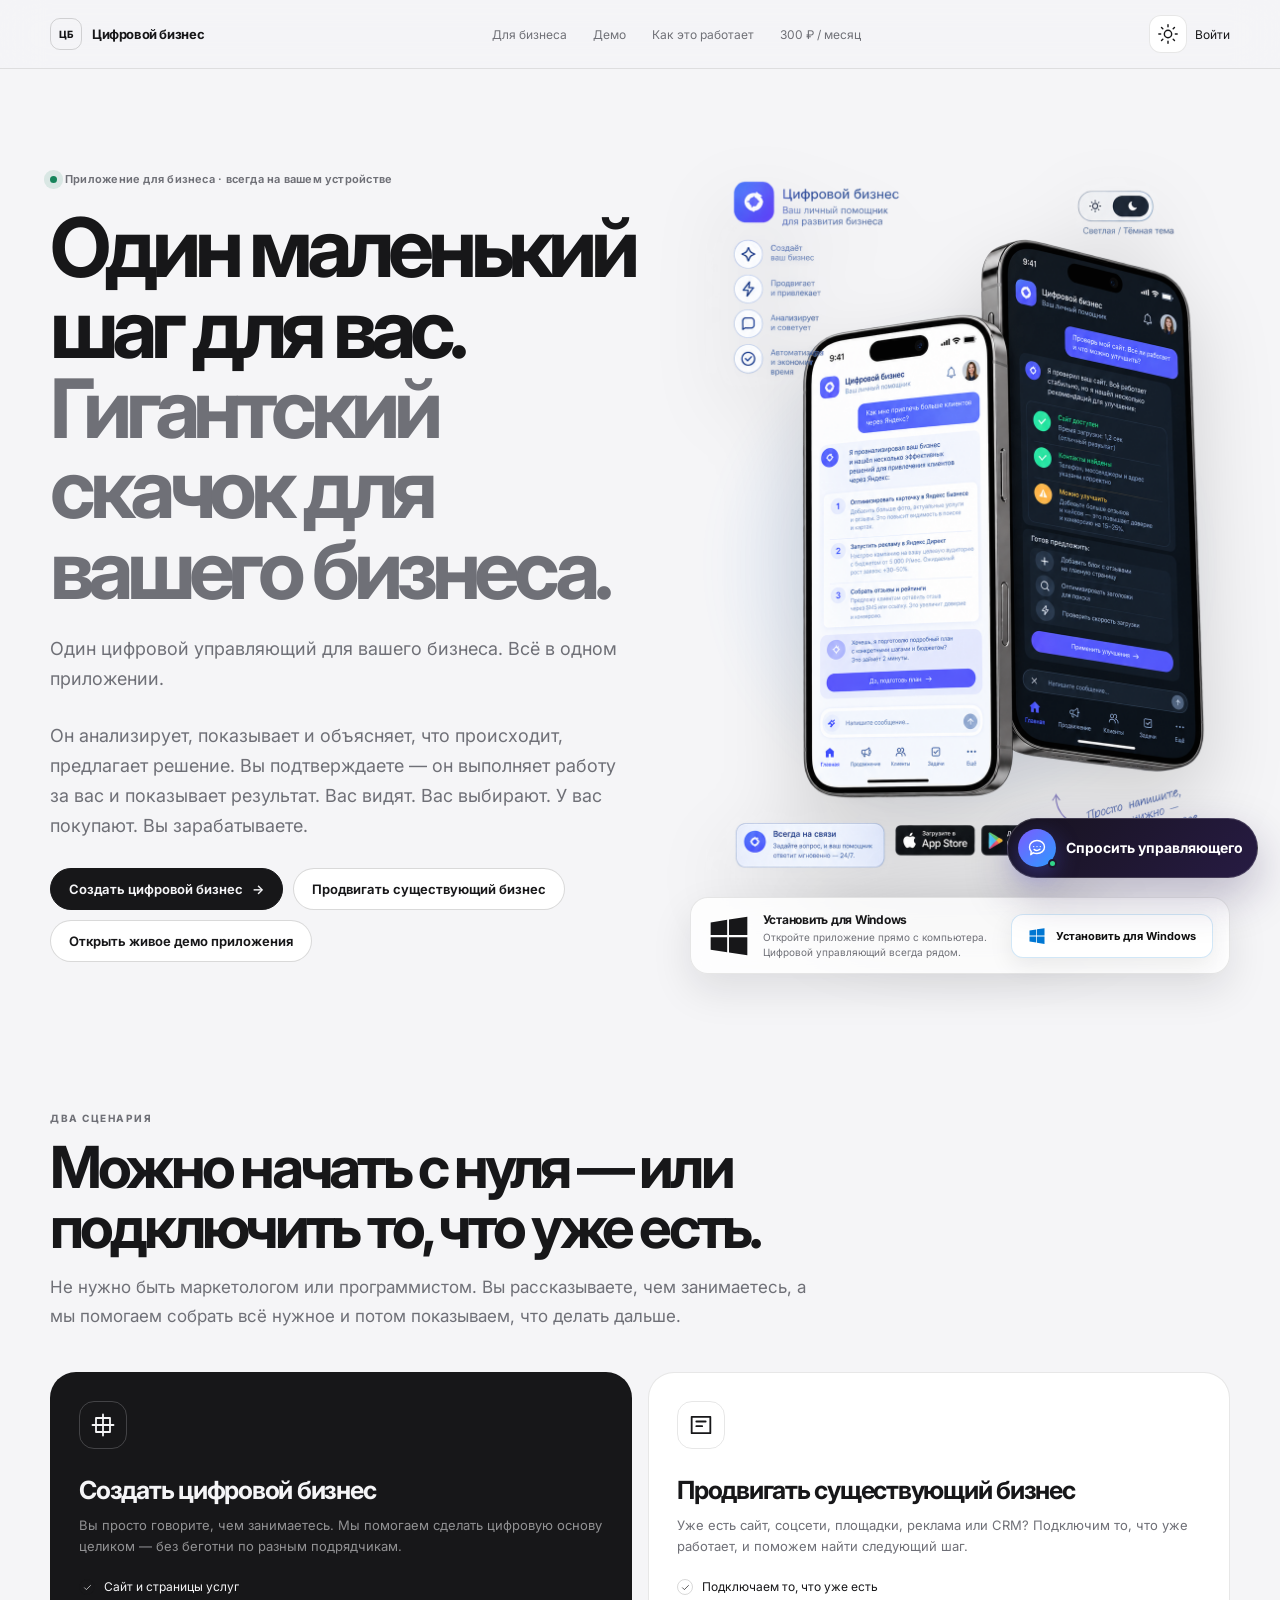
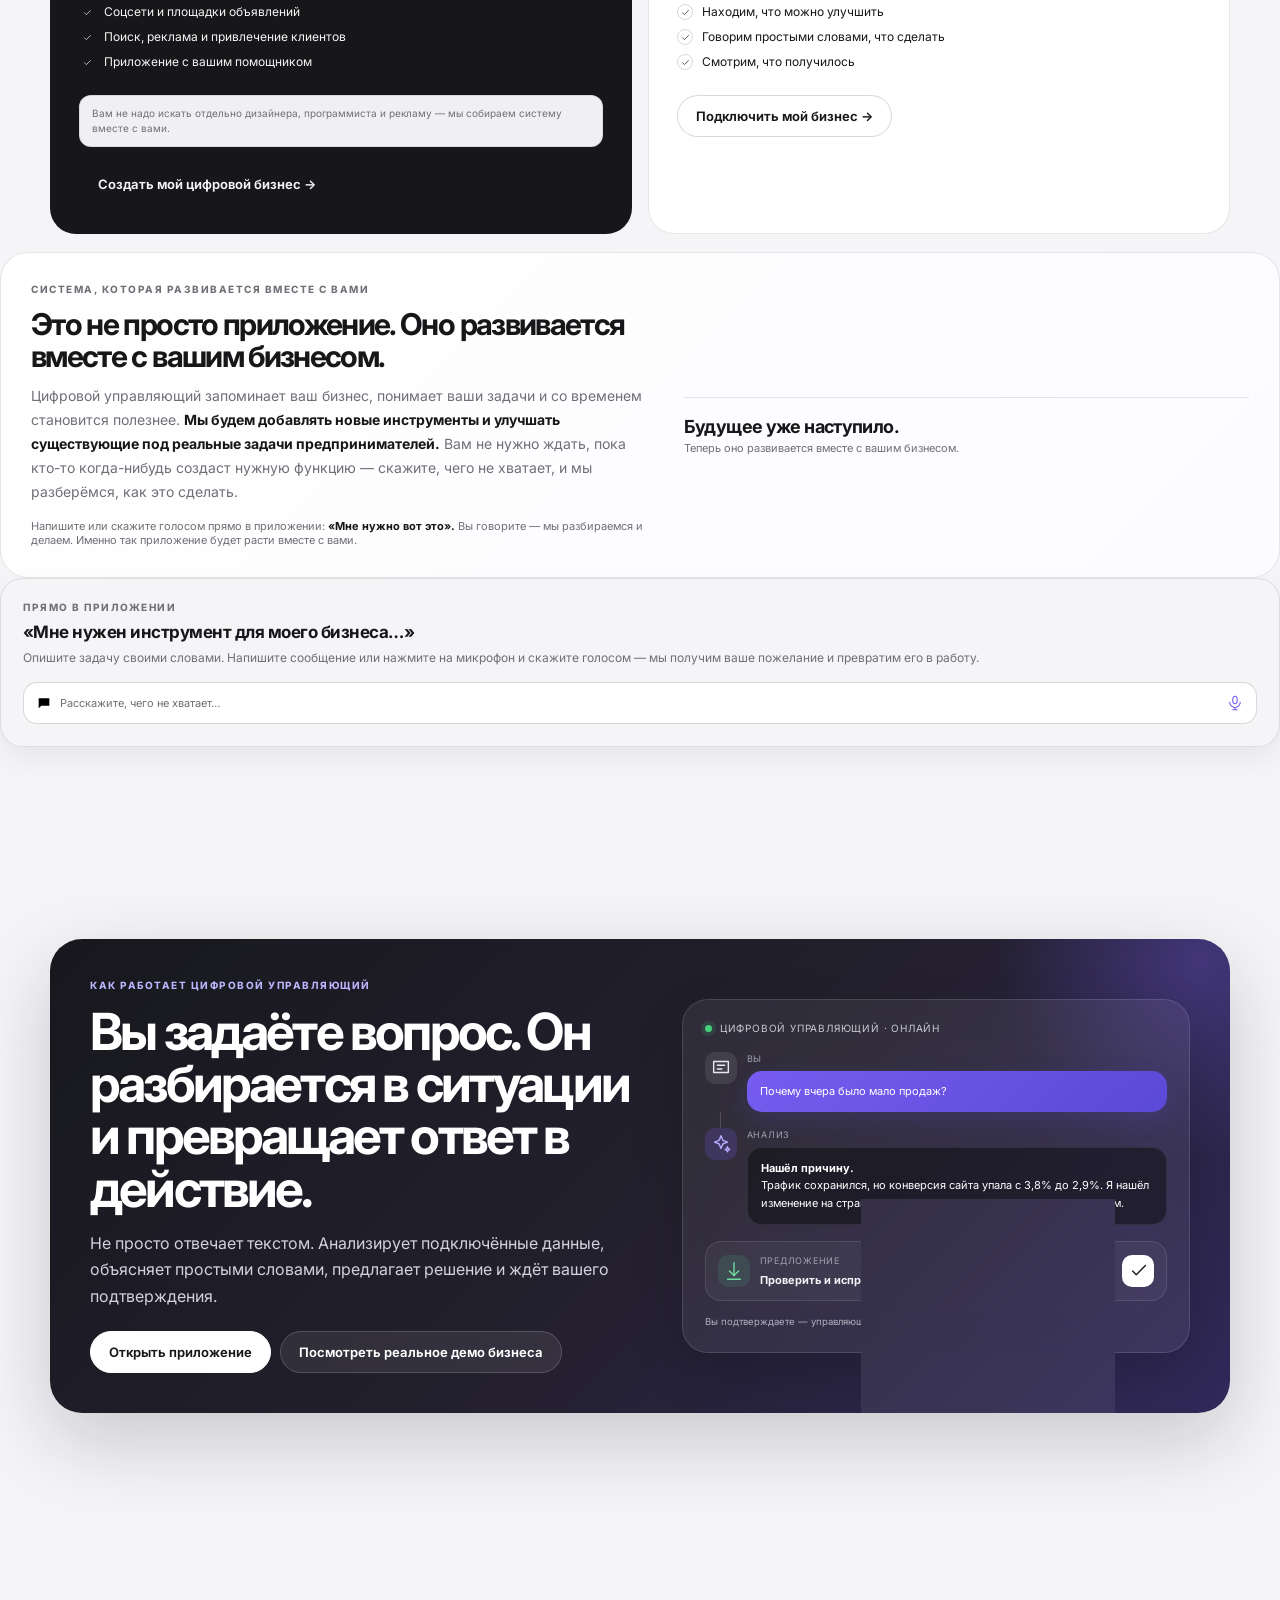
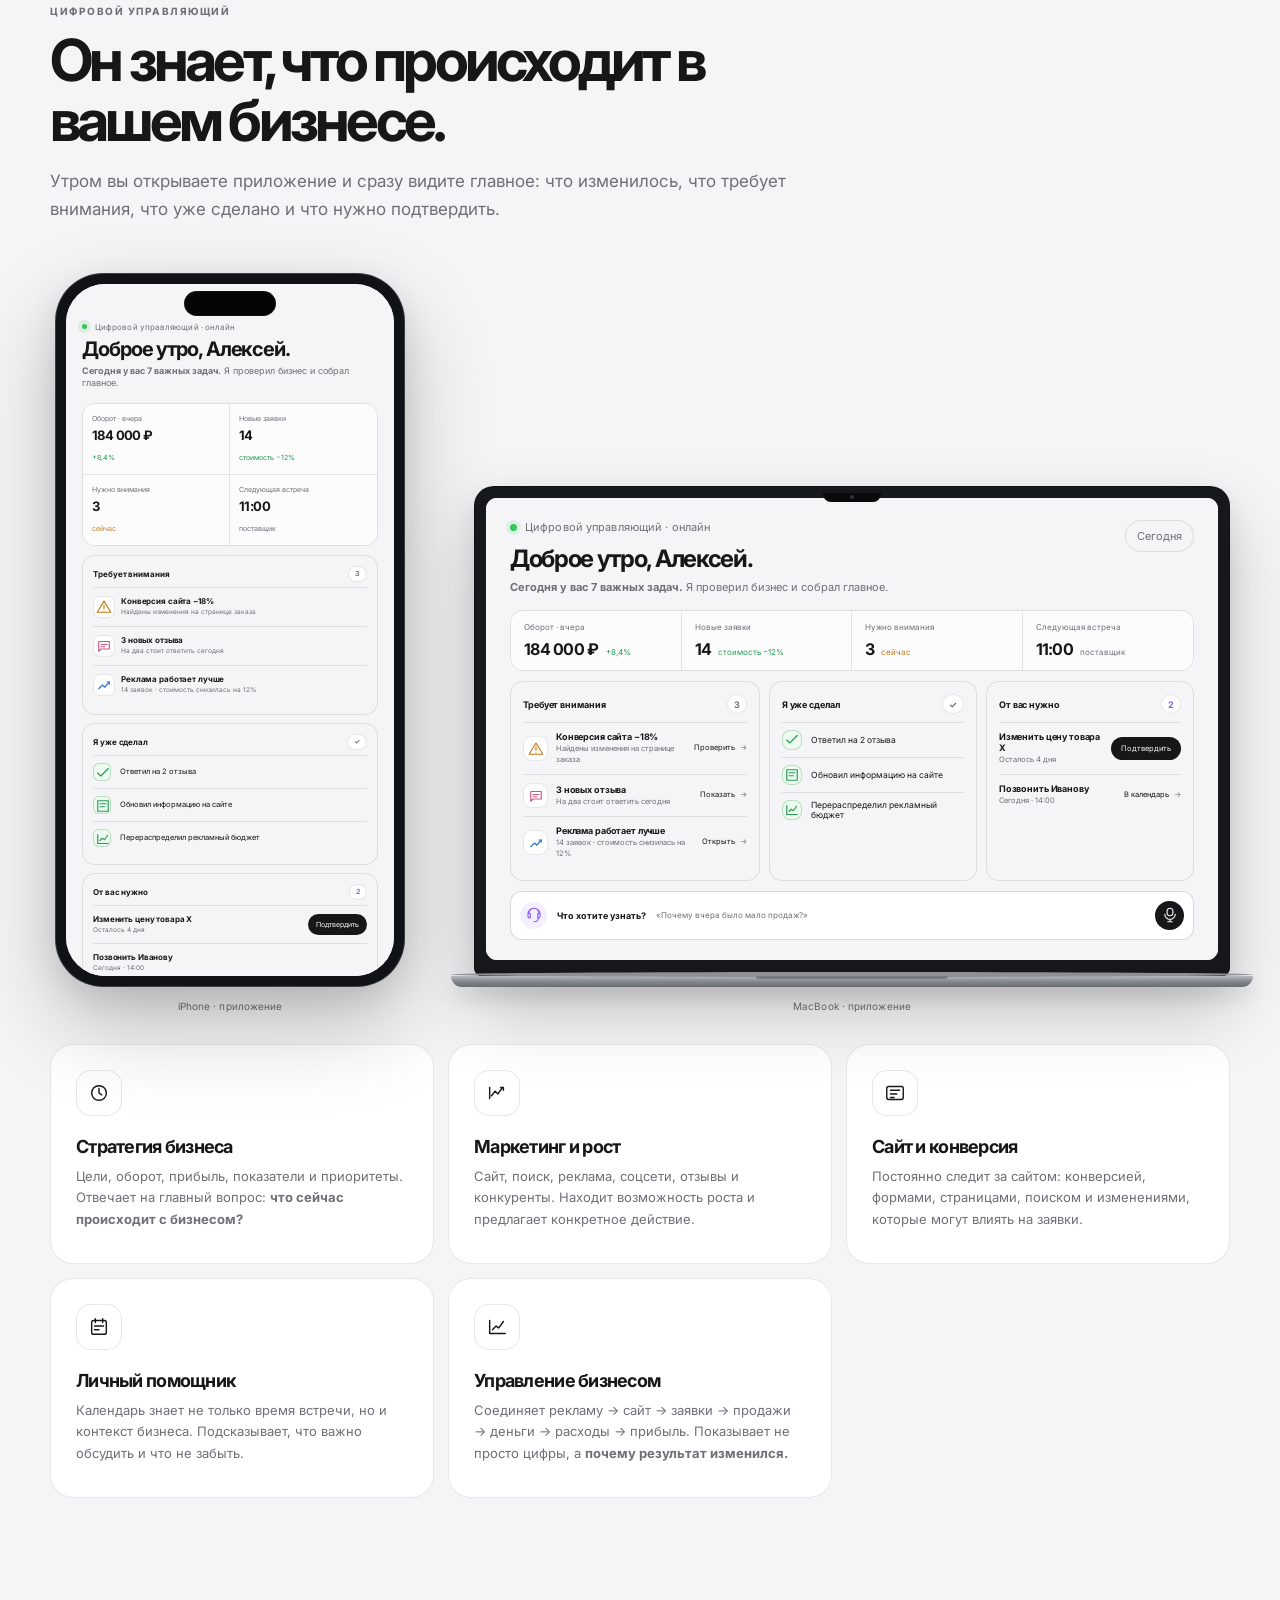
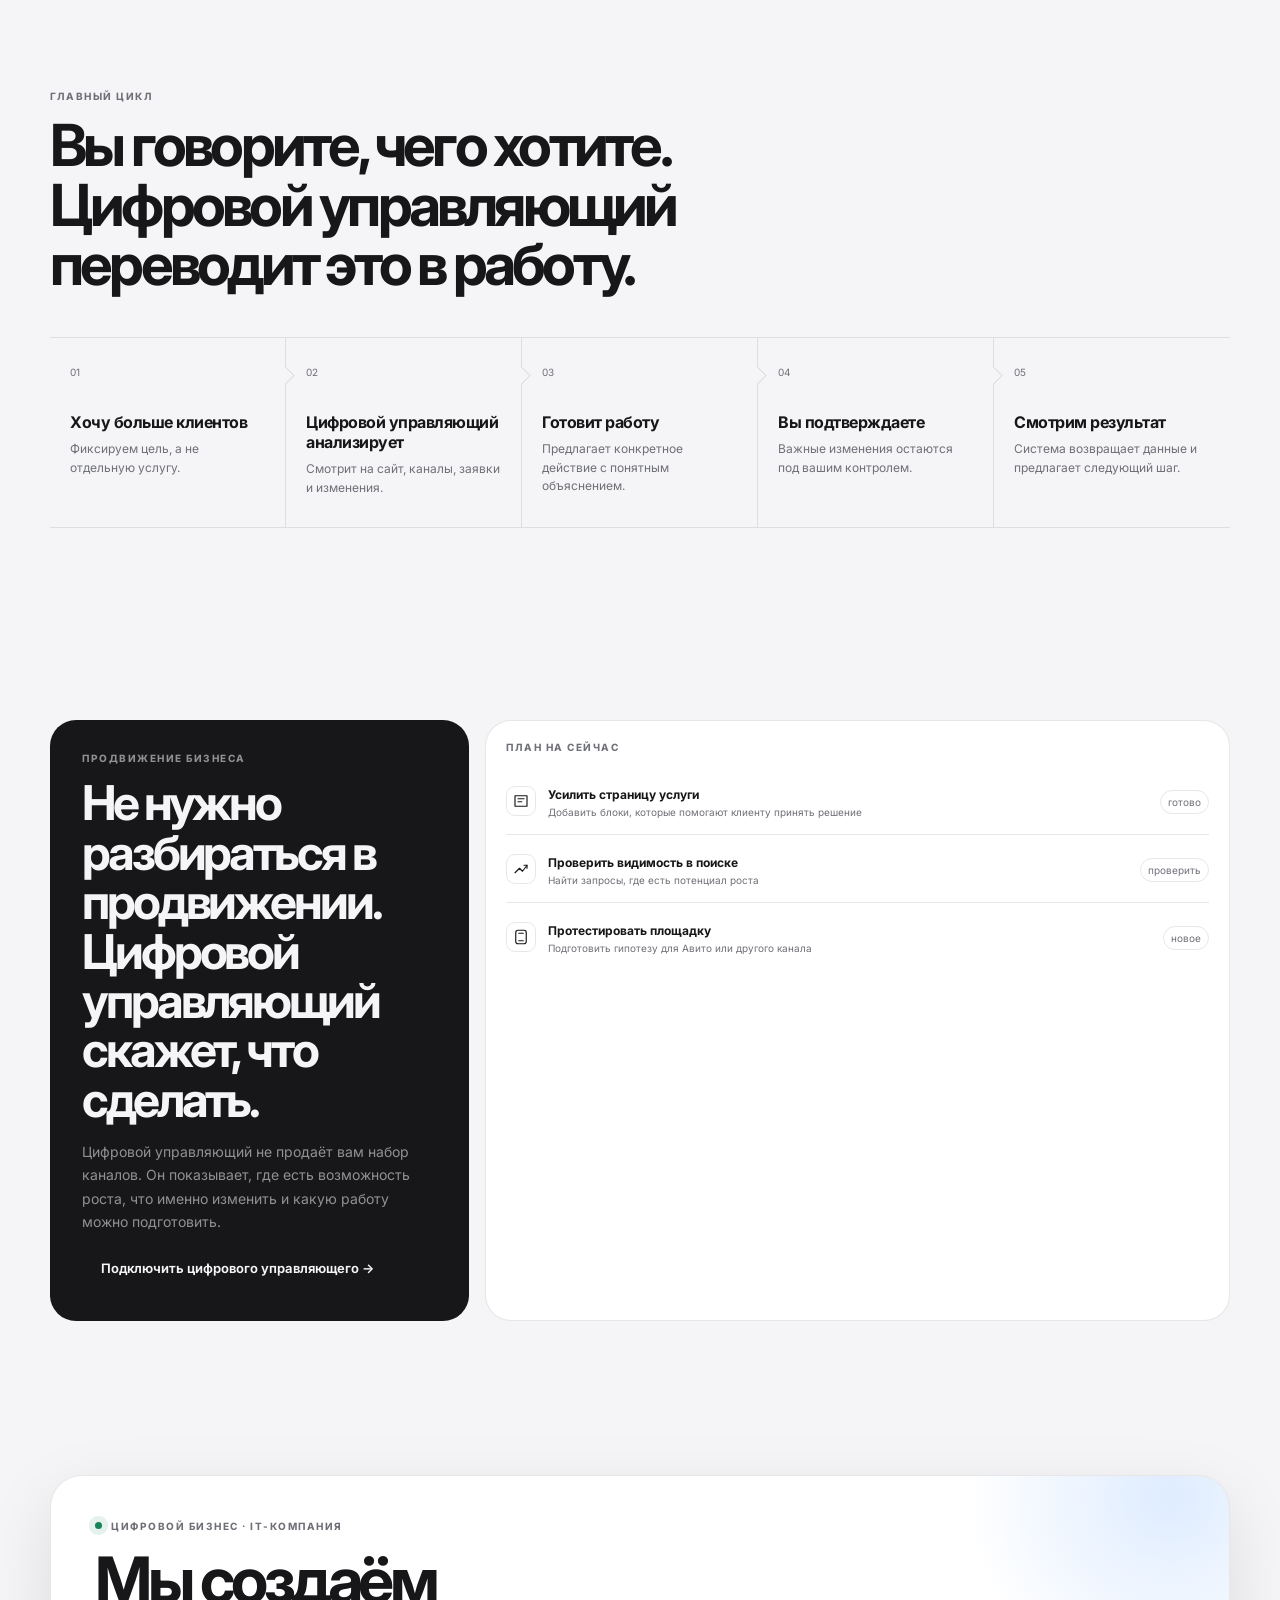
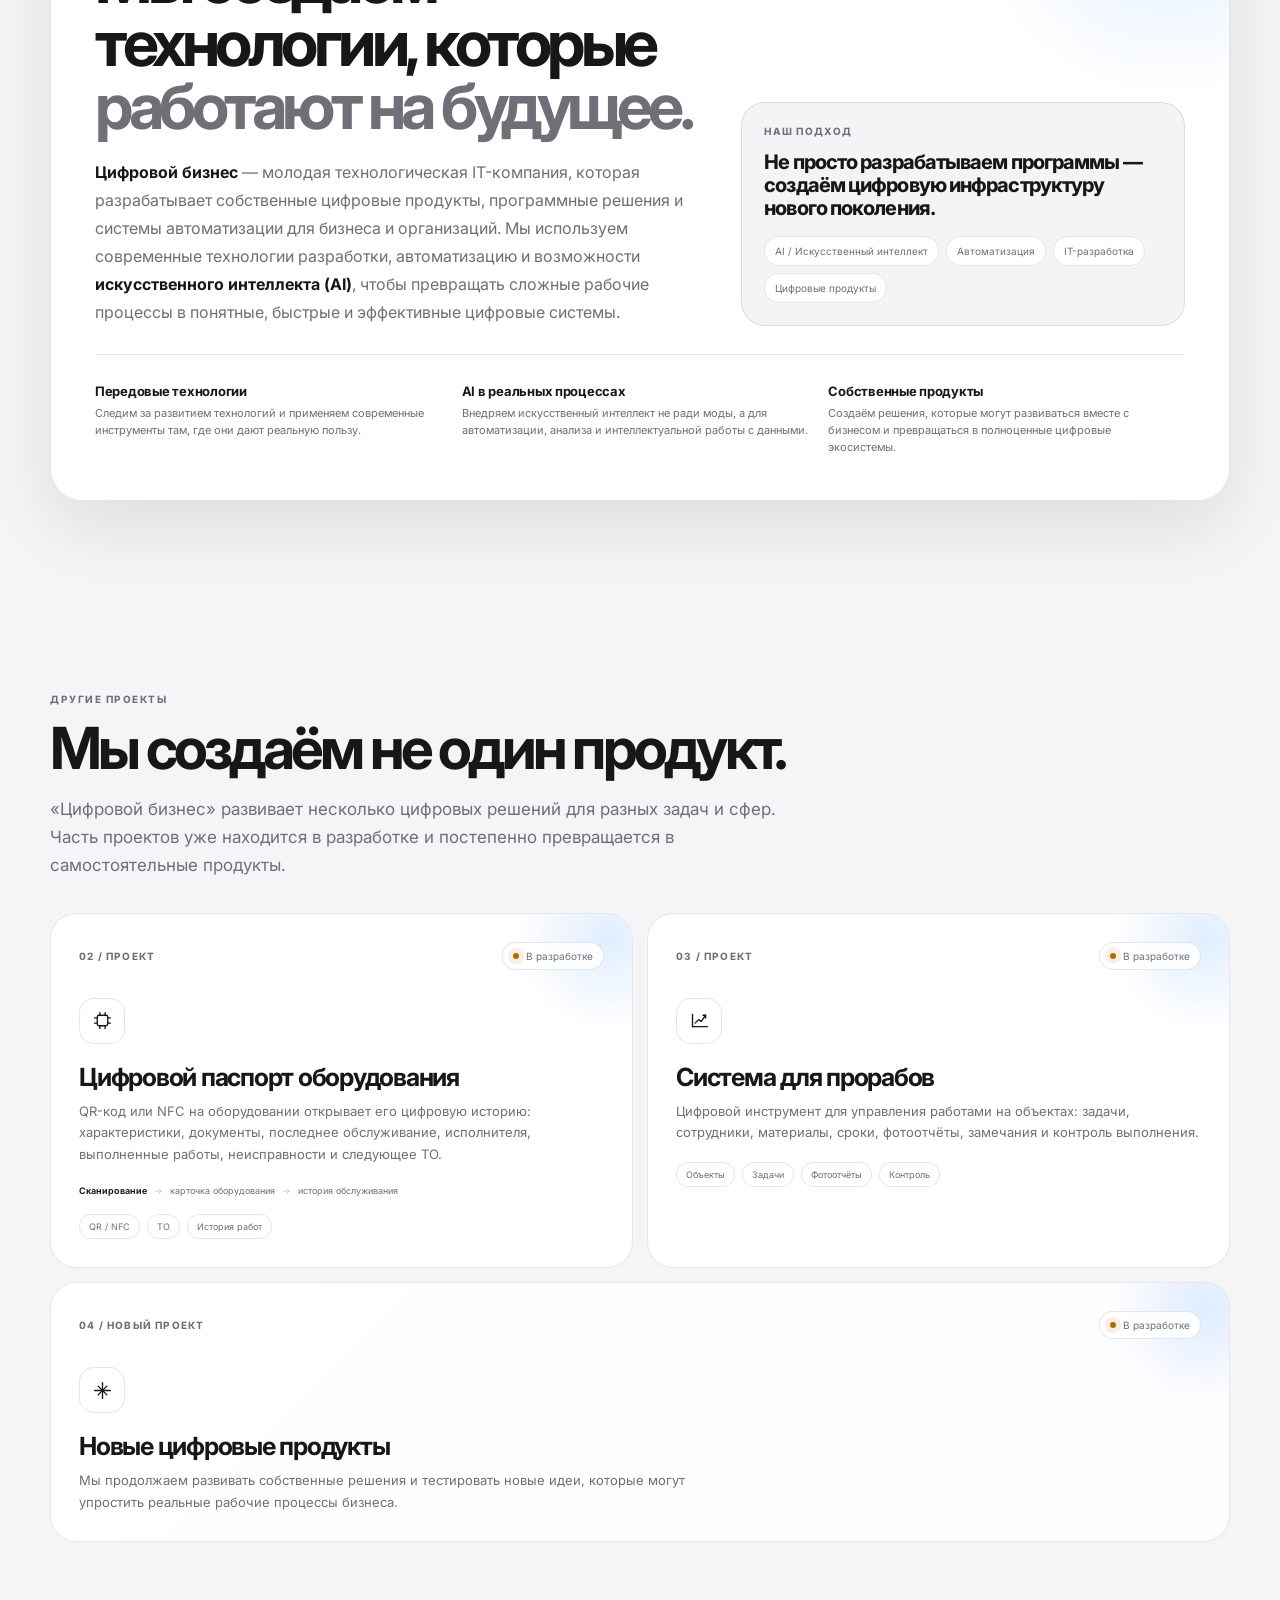
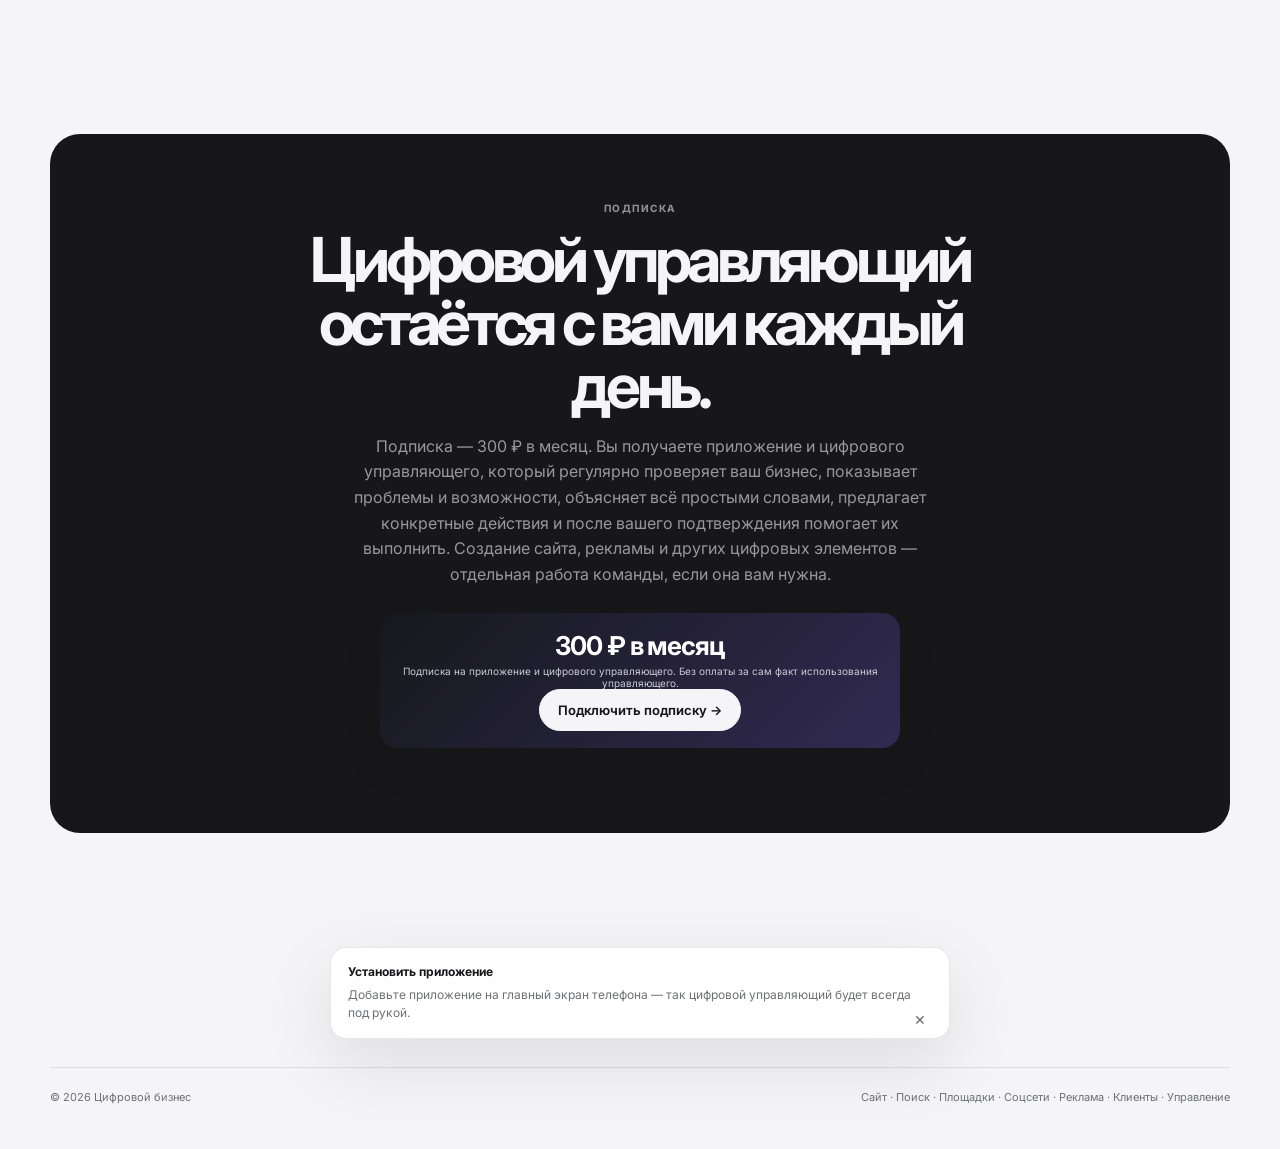
==== commit cf20036f: "Update index.html" ====
--- a/index.html
+++ b/index.html
@@ -1,205 +1,990 @@
-<!doctype html>
+<!DOCTYPE html>
+
 <html lang="ru">
 <head>
-  <meta charset="utf-8">
-  <meta name="viewport" content="width=device-width,initial-scale=1,viewport-fit=cover">
-  <meta name="theme-color" content="#07111c">
-  <meta name="apple-mobile-web-app-capable" content="yes">
-  <meta name="apple-mobile-web-app-status-bar-style" content="black-translucent">
-  <meta name="apple-mobile-web-app-title" content="Цифровой управляющий">
-  <meta name="description" content="Цифровой управляющий — панель управления бизнесом. Разработчик: Цифровой бизнес.">
-  <link rel="manifest" href="./manifest.json">
-  <link rel="apple-touch-icon" href="./assets/icon-192.png">
-  <link rel="icon" type="image/png" href="./assets/icon-192.png">
-  <link rel="preload" href="./assets/architecture-hero.png" as="image">
-  <link rel="stylesheet" href="./style.css">
-  <title>Цифровой управляющий — Black Velvet</title>
+<meta charset="utf-8"/><meta content="width=device-width,initial-scale=1" name="viewport"/>
+<meta content="#f5f5f7" name="theme-color"/>
+<link href="manifest.json" rel="manifest"/>
+<link href="icon-192.svg?v=4" rel="icon" type="image/svg+xml"/>
+<link href="icon-192.svg" rel="apple-touch-icon"/>
+<title>Цифровой бизнес — Ваш бизнес. На новом уровне.</title>
+<meta content="Цифровой бизнес — молодая технологическая IT-компания. Разрабатываем цифровые продукты, программные решения, системы автоматизации и внедряем искусственный интеллект в реальные бизнес-процессы." name="description"/>
+<style>
+@import url('https://fonts.googleapis.com/css2?family=Inter:wght@400;500;600;700;800&display=swap');
+:root{
+ --bg:#f5f5f7;--surface:#fff;--surface2:#f0f0f3;--ink:#171719;--muted:#6f7077;
+ --line:rgba(20,20,22,.10);--line-strong:rgba(20,20,22,.16);--accent:#111;
+ --blue:#1677ff;--green:#16845b;--orange:#b66b00;--red:#c63c49;
+ --shadow:0 24px 70px rgba(20,20,25,.10);--radius:26px
+}
+html[data-theme="dark"]{
+ --bg:#0b0b0d;--surface:#141416;--surface2:#1b1b1e;--ink:#f7f7f8;--muted:#a4a4ab;
+ --line:rgba(255,255,255,.10);--line-strong:rgba(255,255,255,.18);--accent:#fff;
+ --blue:#7db1ff;--green:#5fe0ac;--orange:#ffc56b;--red:#ff8290;
+ --shadow:0 28px 80px rgba(0,0,0,.35)
+}
+*{box-sizing:border-box}
+html{scroll-behavior:smooth}
+body{margin:0;background:var(--bg);color:var(--ink);font-family:Inter,-apple-system,BlinkMacSystemFont,"Segoe UI",sans-serif;-webkit-font-smoothing:antialiased;transition:background .25s,color .25s}
+a{color:inherit;text-decoration:none}button{font:inherit;cursor:pointer;color:inherit}
+.container{width:min(1180px,calc(100% - 40px));margin:auto}
+.icon{width:22px;height:22px;display:block;fill:none;stroke:currentColor;stroke-width:1.55;stroke-linecap:round;stroke-linejoin:round}
+.icon.sm{width:18px;height:18px}.icon.lg{width:28px;height:28px}
+.icon-box{width:46px;height:46px;border:1px solid var(--line);border-radius:15px;display:grid;place-items:center;background:var(--surface);color:var(--ink)}
+.icon-box .icon{transition:transform .35s ease}.icon-box:hover .icon{transform:translateY(-2px) scale(1.05)}
+header{position:sticky;top:0;z-index:30;background:color-mix(in srgb,var(--bg) 82%,transparent);backdrop-filter:blur(22px);border-bottom:1px solid var(--line)}
+.nav{height:68px;display:flex;align-items:center;justify-content:space-between;gap:22px}
+.brand{display:flex;align-items:center;gap:10px;font-size:13px;font-weight:700;letter-spacing:-.03em}
+.brand-copy{display:flex;align-items:baseline;gap:10px;line-height:1}.brand-name{font-size:13px;font-weight:700;letter-spacing:-.03em}.brand-tech{font-size:8px;font-weight:700;letter-spacing:.13em;color:var(--muted);white-space:nowrap;opacity:.82}.brand:hover .brand-tech{color:var(--ink);opacity:1}
+@media(max-width:700px){.brand-tech{display:none}.brand-copy{display:block}.brand-name{font-size:12px}}
+.brand-mark{width:32px;height:32px;border:1px solid var(--line-strong);border-radius:10px;display:grid;place-items:center;font-size:10px;font-weight:800}
+.links{display:flex;gap:26px;color:var(--muted);font-size:12px}.links a:hover{color:var(--ink)}
+.nav-actions{display:flex;align-items:center;gap:8px;font-size:12px}
+.theme-btn{width:38px;height:38px;border:1px solid var(--line);background:var(--surface);border-radius:12px;display:grid;place-items:center}
+.btn{display:inline-flex;align-items:center;justify-content:center;gap:9px;padding:12px 18px;border-radius:999px;border:1px solid var(--line-strong);background:var(--surface);font-size:13px;font-weight:650;transition:.22s}
+.btn:hover{transform:translateY(-2px);box-shadow:0 9px 24px rgba(0,0,0,.08)}
+.btn-dark{background:var(--ink);color:var(--bg);border-color:var(--ink)}.btn-dark:hover{opacity:.88}
+.btn-soft{background:transparent}
+.hero{padding:86px 0 42px}
+.hero-grid{display:grid;grid-template-columns:1.04fr .96fr;gap:54px;align-items:center}
+.eyebrow{display:inline-flex;align-items:center;gap:8px;color:var(--muted);font-size:11px;font-weight:650;letter-spacing:.02em;margin-bottom:22px}
+.live-dot{width:7px;height:7px;border-radius:50%;background:var(--green);box-shadow:0 0 0 6px color-mix(in srgb,var(--green) 12%,transparent);animation:pulseDot 2.2s infinite}
+@keyframes pulseDot{50%{box-shadow:0 0 0 10px transparent}}
+.hero h1{font-size:clamp(48px,6.7vw,82px);line-height:.98;letter-spacing:-.075em;margin:0 0 24px;max-width:760px}
+.hero h1 em{font-style:normal;color:var(--muted)}
+.hero p{font-size:18px;line-height:1.65;color:var(--muted);max-width:620px;margin:0 0 28px}
+.hero-actions{display:flex;flex-wrap:wrap;gap:10px}
+.hero-note{font-size:11px;color:var(--muted);margin-top:18px}
+
+.phone-stage{position:relative;min-height:650px;display:grid;place-items:center;overflow:visible}
+.phone-stage:before{content:"";position:absolute;width:500px;height:500px;border-radius:50%;background:radial-gradient(circle,rgba(130,104,255,.22),rgba(73,151,255,.09) 42%,transparent 72%);filter:blur(10px);animation:phoneGlow 7s ease-in-out infinite}
+.phone-stage:after{content:"";position:absolute;width:300px;height:76px;border-radius:50%;background:rgba(0,0,0,.11);filter:blur(28px);bottom:16px;left:50%;transform:translateX(-50%);z-index:0}
+.phone-stage-art{min-height:650px;overflow:visible;display:grid;place-items:center}
+.hero-phone-art-wrap{position:relative;z-index:2;width:min(100%, 760px);transition:transform .5s cubic-bezier(.2,.75,.25,1),filter .45s;filter:drop-shadow(0 32px 40px rgba(0,0,0,.16));animation:heroPhoneFloat 7s ease-in-out infinite}
+.hero-phone-art-wrap:hover{transform:translateY(-8px) scale(1.012);filter:drop-shadow(0 40px 46px rgba(0,0,0,.20))}
+.hero-phone-art{display:block;width:100%;height:auto;max-height:760px;object-fit:contain}
+@keyframes heroPhoneFloat{0%,100%{transform:translateY(0)}50%{transform:translateY(-7px)}}
+@media (max-width: 980px){.phone-stage-art{min-height:auto;margin-top:24px}.hero-phone-art-wrap{width:min(100%, 640px)}}
+@media (max-width: 640px){.hero-phone-art-wrap{width:min(108vw, 620px);margin-left:-4vw}.hero-phone-art{max-height:none}}
+@media (prefers-reduced-motion: reduce){.hero-phone-art-wrap{animation:none;transition:none}.hero-phone-art-wrap:hover{transform:none}}
+
+@keyframes phoneGlow{50%{transform:scale(1.04);opacity:.82}}
+.interactive-phone{--phone-bg:#f7f7fa;--phone-surface:#fff;--phone-ink:#16171b;--phone-muted:#737780;--phone-line:rgba(20,20,25,.11);--phone-purple:#745cff;--phone-blue:#3f8cff;--phone-green:#23b978;--phone-orange:#f0a54a;--phone-pink:#eb6e9c;position:relative;z-index:2;width:min(100%,390px);aspect-ratio: .5 / 1;transform:perspective(1450px) rotateY(-8deg) rotateZ(.6deg);transition:transform .6s cubic-bezier(.2,.75,.25,1),filter .45s;filter:drop-shadow(0 38px 42px rgba(0,0,0,.23))}
+.interactive-phone:hover{transform:perspective(1450px) rotateY(-2deg) rotateZ(0) translateY(-7px) scale(1.012);filter:drop-shadow(0 46px 48px rgba(0,0,0,.25))}
+.interactive-phone.dark{--phone-bg:#090a0d;--phone-surface:#14161b;--phone-ink:#f7f8fb;--phone-muted:#9ea4b1;--phone-line:rgba(255,255,255,.10);--phone-purple:#8b7cff;--phone-blue:#69adff;--phone-green:#48daa0;--phone-orange:#ffc166;--phone-pink:#ff93bb}
+.phone-frame{position:absolute;inset:0;border-radius:48px;padding:7px;background:linear-gradient(145deg,#1d1e21,#09090b 30%,#34363a 53%,#101113 77%,#24262a);box-shadow:inset 0 0 0 1px rgba(255,255,255,.22),inset 0 0 18px rgba(255,255,255,.06)}
+.phone-frame:before{content:"";position:absolute;left:-3px;top:185px;width:4px;height:62px;border-radius:4px 0 0 4px;background:#77797d;box-shadow:0 75px 0 #77797d,0 132px 0 #77797d;opacity:.72}
+.phone-frame:after{content:"";position:absolute;right:-3px;top:235px;width:4px;height:94px;border-radius:0 4px 4px 0;background:#77797d;opacity:.72}
+.phone-screen{height:100%;border-radius:42px;overflow:hidden;background:var(--phone-bg);color:var(--phone-ink);position:relative;border:1px solid rgba(255,255,255,.12)}
+.phone-island{position:absolute;z-index:4;top:8px;left:50%;transform:translateX(-50%);width:112px;height:28px;border-radius:20px;background:#050505;box-shadow:0 1px 0 rgba(255,255,255,.05)}
+.phone-status{height:43px;padding:14px 17px 0;display:flex;justify-content:space-between;align-items:center;font-size:9px;font-weight:700;letter-spacing:.01em}
+.phone-status .signals{display:flex;gap:5px;align-items:center}.phone-status svg{width:12px;height:12px;stroke:currentColor;fill:none;stroke-width:1.6}
+.phone-appbar{padding:10px 16px 12px;display:flex;align-items:center;justify-content:space-between;border-bottom:1px solid var(--phone-line)}
+.phone-brand{display:flex;align-items:center;gap:8px}.phone-logo{width:30px;height:30px;border-radius:10px;background:linear-gradient(135deg,#9a8cff,#6553ee);display:grid;place-items:center;color:#fff}.phone-logo svg{width:16px;height:16px}.phone-brand b{display:block;font-size:11px;letter-spacing:-.02em}.phone-brand small{display:block;color:var(--phone-muted);font-size:7px;margin-top:1px}.phone-tool{width:30px;height:30px;border:1px solid var(--phone-line);border-radius:10px;background:var(--phone-surface);display:grid;place-items:center;color:var(--phone-muted)}
+.phone-content{position:absolute;inset:86px 0 45px;overflow:hidden;padding:16px 13px 16px}
+.phone-screen[data-view="chat"] .phone-content{padding-top:14px}.phone-screen[data-view="task"] .phone-content{padding-top:13px}
+.phone-view{display:none;height:100%;animation:phoneViewIn .45s ease}.phone-view.active{display:block}@keyframes phoneViewIn{from{opacity:0;transform:translateY(10px)}to{opacity:1;transform:none}}
+.phone-greeting{font-size:22px;line-height:1.06;letter-spacing:-.055em;margin:0 0 5px}.phone-sub{color:var(--phone-muted);font-size:9px;line-height:1.45;margin-bottom:12px}.phone-card{background:var(--phone-surface);border:1px solid var(--phone-line);border-radius:16px;padding:11px;margin-bottom:8px;box-shadow:0 7px 20px rgba(0,0,0,.05)}
+.phone-status-card{display:flex;gap:9px;align-items:center}.phone-status-icon{width:30px;height:30px;border-radius:10px;display:grid;place-items:center;flex:0 0 30px}.phone-status-icon svg{width:15px;height:15px}.phone-status-icon.green{background:color-mix(in srgb,var(--phone-green) 14%,transparent);color:var(--phone-green)}.phone-status-icon.orange{background:color-mix(in srgb,var(--phone-orange) 16%,transparent);color:var(--phone-orange)}.phone-status-icon.blue{background:color-mix(in srgb,var(--phone-blue) 14%,transparent);color:var(--phone-blue)}
+.phone-status-card b{font-size:10px}.phone-status-card span{display:block;color:var(--phone-muted);font-size:8px;margin-top:2px}
+.phone-metrics{display:grid;grid-template-columns:repeat(3,1fr);gap:7px}.phone-metric{padding:10px;border:1px solid var(--phone-line);border-radius:14px;background:color-mix(in srgb,var(--phone-surface) 90%,var(--phone-bg))}.phone-metric strong{display:block;font-size:18px;letter-spacing:-.05em}.phone-metric span{display:block;margin-top:3px;color:var(--phone-muted);font-size:7px;line-height:1.25}.phone-label{font-size:9px;font-weight:750;margin:10px 2px 7px}
+.phone-action{padding:11px;border:1px solid var(--phone-line);background:var(--phone-surface);border-radius:15px;margin-bottom:7px}.phone-action-top{display:flex;gap:8px;align-items:center}.phone-mini-icon{width:29px;height:29px;border-radius:10px;display:grid;place-items:center;background:color-mix(in srgb,var(--phone-purple) 13%,transparent);color:var(--phone-purple);flex:0 0 29px}.phone-mini-icon svg{width:14px;height:14px}.phone-action b{font-size:9px}.phone-action p{margin:4px 0 0 37px;color:var(--phone-muted);font-size:7.5px;line-height:1.35}.phone-cta{margin-top:7px;height:30px;border:0;border-radius:10px;background:linear-gradient(135deg,var(--phone-purple),#5b48e9);color:#fff;font-size:8px;font-weight:700;width:100%}
+.phone-chat-bubble{max-width:88%;padding:10px 11px;border-radius:16px;font-size:8px;line-height:1.42;margin-bottom:8px}.phone-chat-bubble.me{margin-left:auto;background:var(--phone-purple);color:white;border-bottom-right-radius:5px}.phone-chat-bubble.ai{background:var(--phone-surface);border:1px solid var(--phone-line);border-bottom-left-radius:5px}.phone-chat-title{font-weight:800;font-size:10px;margin-bottom:3px}.phone-list{display:grid;gap:6px;margin-top:7px}.phone-list-item{display:flex;gap:7px;align-items:flex-start}.phone-num{width:18px;height:18px;border-radius:50%;background:color-mix(in srgb,var(--phone-purple) 12%,transparent);color:var(--phone-purple);display:grid;place-items:center;font-size:7px;font-weight:800;flex:0 0 18px}.phone-list-item b{font-size:7.8px}.phone-list-item span{display:block;color:var(--phone-muted);font-size:7px;margin-top:2px;line-height:1.3}
+.phone-result{display:flex;gap:8px;align-items:flex-start;padding:10px 11px;background:color-mix(in srgb,var(--phone-green) 8%,var(--phone-surface));border:1px solid color-mix(in srgb,var(--phone-green) 22%,var(--phone-line));border-radius:14px;margin-top:7px}.phone-result svg{width:16px;height:16px;color:var(--phone-green);flex:0 0 16px}.phone-result b{font-size:8px}.phone-result span{display:block;color:var(--phone-muted);font-size:7px;line-height:1.35;margin-top:2px}
+.phone-input{position:absolute;left:11px;right:11px;bottom:8px;height:31px;border:1px solid var(--phone-line);background:var(--phone-surface);border-radius:12px;display:flex;align-items:center;padding:0 9px;color:var(--phone-muted);font-size:7.5px}.phone-input span{margin-left:auto;width:22px;height:22px;border-radius:8px;display:grid;place-items:center;background:var(--phone-purple);color:#fff}.phone-input svg{width:11px;height:11px}
+.phone-nav{position:absolute;left:0;right:0;bottom:0;height:45px;background:color-mix(in srgb,var(--phone-bg) 88%,transparent);backdrop-filter:blur(12px);border-top:1px solid var(--phone-line);display:grid;grid-template-columns:repeat(4,1fr);padding:4px 7px 5px}.phone-nav button{border:0;background:none;color:var(--phone-muted);font-size:6.5px;display:grid;place-items:center;gap:2px;cursor:pointer}.phone-nav button.active{color:var(--phone-purple)}.phone-nav svg{width:13px;height:13px;stroke:currentColor;fill:none;stroke-width:1.7}
+.phone-controls{position:absolute;z-index:3;left:-32px;bottom:58px;display:flex;flex-direction:column;gap:7px}.phone-control{border:1px solid var(--line);background:color-mix(in srgb,var(--surface) 90%,transparent);color:var(--ink);backdrop-filter:blur(14px);border-radius:13px;padding:8px 10px;font-size:9px;box-shadow:0 10px 24px rgba(0,0,0,.08);transition:.22s;white-space:nowrap}.phone-control:hover{transform:translateX(3px)}.phone-control.active{box-shadow:0 10px 24px rgba(116,92,255,.13);border-color:color-mix(in srgb,var(--phone-purple,#745cff) 36%,var(--line))}.phone-caption{position:absolute;z-index:2;bottom:20px;right:-4px;padding:9px 12px;border:1px solid var(--line);background:color-mix(in srgb,var(--surface) 88%,transparent);backdrop-filter:blur(16px);border-radius:999px;font-size:10px;color:var(--muted);box-shadow:0 10px 30px rgba(0,0,0,.08)}
+
+
+.section{padding:96px 0}.custom-tools-panel{margin-top:18px;padding:30px;border:1px solid var(--line);border-radius:28px;background:linear-gradient(135deg,var(--surface),color-mix(in srgb,var(--surface) 82%,#eeeaff));display:grid;grid-template-columns:1.05fr .95fr;gap:28px;align-items:center}.custom-tools-copy h3{font-size:30px;line-height:1.05;letter-spacing:-.055em;margin:0 0 12px}.custom-tools-copy p{font-size:14px;line-height:1.7;color:var(--muted);margin:0}.custom-tools-copy strong{color:var(--ink)}.custom-tools-note{margin-top:16px;font-size:11px;color:var(--muted)}.custom-tools-future{margin-top:22px;padding-top:18px;border-top:1px solid var(--line);display:flex;flex-direction:column;gap:4px}.custom-tools-future strong{font-size:18px;letter-spacing:-.035em}.custom-tools-future span{font-size:11px;color:var(--muted)}.custom-tools-action{padding:22px;border:1px solid var(--line);border-radius:22px;background:var(--bg);box-shadow:0 12px 30px rgba(20,20,30,.06)}.custom-tools-action .kicker{margin-bottom:9px}.custom-tools-action strong{display:block;font-size:17px;letter-spacing:-.03em;margin-bottom:7px}.custom-tools-action p{font-size:12px;line-height:1.55;color:var(--muted);margin:0 0 14px}.custom-tools-input{display:flex;gap:8px;align-items:center;padding:11px 12px;border:1px solid var(--line-strong);border-radius:14px;background:var(--surface);font-size:11px;color:var(--muted)}.custom-tools-input svg{width:16px;height:16px;flex:0 0 16px;color:#765cf0}.custom-tools-input .voice{margin-left:auto;color:#765cf0}@media(max-width:900px){.custom-tools-panel{grid-template-columns:1fr}}
+.section-head{max-width:760px;margin-bottom:42px}.kicker{font-size:10px;text-transform:uppercase;letter-spacing:.15em;color:var(--muted);font-weight:750;margin-bottom:14px}.section h2{font-size:clamp(36px,5vw,58px);line-height:1.03;letter-spacing:-.065em;margin:0 0 16px}.section-head p{font-size:17px;line-height:1.65;color:var(--muted);margin:0}
+.path-grid{display:grid;grid-template-columns:1fr 1fr;gap:16px}
+.path-card{border:1px solid var(--line);background:var(--surface);border-radius:26px;padding:28px;transition:.25s}.path-card:hover{transform:translateY(-4px);box-shadow:var(--shadow);border-color:var(--line-strong)}
+.path-card.featured{background:var(--ink);color:var(--bg)}.path-card.featured .muted,.path-card.featured p{color:color-mix(in srgb,var(--bg) 55%,transparent)}.path-card.featured .path-icon{border-color:color-mix(in srgb,var(--bg) 20%,transparent)}
+.path-icon{width:48px;height:48px;border:1px solid var(--line);border-radius:15px;display:grid;place-items:center;margin-bottom:26px}
+.path-card h3{font-size:25px;letter-spacing:-.05em;margin:0 0 10px}.path-card p{font-size:13px;line-height:1.65;color:var(--muted);margin:0 0 22px}.path-list{display:grid;gap:9px;margin:0 0 25px;padding:0;list-style:none}.path-list li{display:flex;gap:9px;font-size:12px}.check{width:16px;height:16px;border:1px solid var(--line-strong);border-radius:50%;display:grid;place-items:center;font-size:9px;flex:0 0 16px}
+.feature-grid{display:grid;grid-template-columns:repeat(3,1fr);gap:14px}.feature{background:var(--surface);border:1px solid var(--line);border-radius:23px;padding:25px;min-height:220px;transition:.25s}.feature:hover{transform:translateY(-3px);box-shadow:var(--shadow);border-color:var(--line-strong)}.feature h3{font-size:18px;letter-spacing:-.04em;margin:20px 0 9px}.feature p{font-size:13px;line-height:1.65;color:var(--muted);margin:0}
+.flow{display:grid;grid-template-columns:repeat(5,1fr);gap:0;border-top:1px solid var(--line);border-bottom:1px solid var(--line)}
+.flow-step{padding:28px 20px 30px;border-right:1px solid var(--line);position:relative}.flow-step:last-child{border-right:0}.flow-num{font-size:10px;color:var(--muted);margin-bottom:34px}.flow-step h3{font-size:16px;letter-spacing:-.03em;margin:0 0 8px}.flow-step p{font-size:12px;line-height:1.55;color:var(--muted);margin:0}.flow-arrow{position:absolute;right:-7px;top:31px;width:13px;height:13px;background:var(--bg);border-right:1px solid var(--line);border-top:1px solid var(--line);transform:rotate(45deg);z-index:2}
+.promo-panel{display:grid;grid-template-columns:.72fr 1.28fr;gap:16px}.promo-copy{border-radius:26px;padding:32px;background:var(--ink);color:var(--bg)}.promo-copy h2{font-size:clamp(32px,4vw,48px);margin:0 0 16px}.promo-copy p{color:color-mix(in srgb,var(--bg) 55%,transparent);font-size:14px;line-height:1.65}.promo-board{border:1px solid var(--line);background:var(--surface);border-radius:26px;padding:20px}.task{display:grid;grid-template-columns:30px 1fr auto;gap:12px;align-items:center;padding:16px 0;border-bottom:1px solid var(--line)}.task:last-child{border-bottom:0}.task-icon{width:30px;height:30px;border:1px solid var(--line);border-radius:9px;display:grid;place-items:center}.task b{font-size:12px}.task span{display:block;color:var(--muted);font-size:10px;margin-top:3px}.task-state{font-size:9px;color:var(--green);border:1px solid var(--line);border-radius:999px;padding:5px 7px}
+.cta{border-radius:30px;padding:68px 30px;background:var(--ink);color:var(--bg);text-align:center}.cta h2{max-width:760px;margin:0 auto 16px;font-size:clamp(38px,5vw,62px);line-height:1.02;letter-spacing:-.07em}.cta p{max-width:590px;margin:0 auto 26px;color:color-mix(in srgb,var(--bg) 58%,transparent);font-size:16px;line-height:1.6}.cta .btn-dark{background:var(--bg);color:var(--ink);border-color:var(--bg)}.cta .btn-soft{border-color:color-mix(in srgb,var(--bg) 22%,transparent);color:var(--bg);background:transparent}
+footer{padding:28px 0 45px;color:var(--muted);font-size:11px}.footer-inner{border-top:1px solid var(--line);padding-top:22px;display:flex;justify-content:space-between;gap:15px;flex-wrap:wrap}
+#installHelp{max-width:620px;margin:18px auto 0;padding:15px 17px;background:var(--surface);border:1px solid var(--line);border-radius:16px;color:var(--muted);font-size:12px;line-height:1.55;text-align:left;box-shadow:var(--shadow)}#installHelp b{display:block;margin-bottom:4px;color:var(--ink)}#closeInstallHelp{float:right;border:0;background:transparent;font-size:18px}
+@media(max-width:900px){.hero-grid,.promo-panel{grid-template-columns:1fr}.interactive-phone{transform:perspective(1450px) rotateY(-3deg) rotateZ(.3deg)}.app-preview{min-height:0}.flow{grid-template-columns:1fr 1fr}.flow-step:nth-child(2){border-right:0}.flow-step:nth-child(3){border-top:1px solid var(--line)}.flow-step:nth-child(4){border-top:1px solid var(--line)}.flow-step:nth-child(5){grid-column:1/-1;border-top:1px solid var(--line);border-right:0}.flow-arrow{display:none}}
+@media(max-width:700px){.container{width:min(100% - 28px,1180px)}.links{display:none}.nav{height:60px}.nav-actions>a:first-child{display:none}.hero{padding:60px 0 25px}.hero h1{font-size:clamp(43px,13vw,64px)}.hero p{font-size:16px}.phone-stage{min-height:570px}.interactive-phone{width:min(100%,350px)}.phone-controls{left:auto;right:-4px;bottom:36px;flex-direction:row}.preview-side{display:none}.mini-grid{grid-template-columns:1fr 1fr}.mini-card:last-child{grid-column:1/-1}.section{padding:70px 0}.path-grid,.feature-grid{grid-template-columns:1fr}.flow{grid-template-columns:1fr}.flow-step,.flow-step:nth-child(n){border-right:0;border-top:1px solid var(--line)}.flow-step:first-child{border-top:0}.flow-step:nth-child(5){grid-column:auto}.flow-num{margin-bottom:18px}.cta{padding:50px 20px}.theme-btn{width:36px;height:36px}}
+@media(prefers-reduced-motion:reduce){*,*::before,*::after{animation:none!important;transition:none!important;scroll-behavior:auto!important}}
+.phone-install-card{position:relative;z-index:4;width:min(100%,700px);margin:-18px auto 0;display:flex;align-items:center;gap:12px;padding:14px 16px;border:1px solid rgba(20,20,25,.10);border-radius:18px;background:rgba(255,255,255,.82);backdrop-filter:blur(16px);box-shadow:0 16px 40px rgba(20,20,30,.10)}.phone-install-icon{width:38px;height:38px;flex:0 0 38px;border-radius:12px;display:grid;place-items:center;background:linear-gradient(135deg,#ece7ff,#e5f2ff);color:#6653e8}.phone-install-copy{min-width:0;flex:1}.phone-install-copy strong{display:block;font-size:12px;letter-spacing:-.02em}.phone-install-copy span{display:block;color:var(--muted);font-size:10px;line-height:1.45;margin-top:3px}.phone-install-btn{white-space:nowrap;padding:10px 14px;font-size:11px}.demo-panel{display:grid;grid-template-columns:1.05fr .95fr;gap:30px;padding:40px;border-radius:32px;background:linear-gradient(135deg,#17181d 0%,#24202f 55%,#30295a 100%);color:#fff;box-shadow:0 28px 80px rgba(20,18,40,.20);position:relative;overflow:hidden}.demo-panel:after{content:"";position:absolute;width:420px;height:420px;right:-180px;top:-190px;border-radius:50%;background:radial-gradient(circle,rgba(125,96,255,.30),transparent 68%)}.demo-copy{position:relative;z-index:1;align-self:center}.demo-copy .kicker{color:#bdb6ff}.demo-copy h2{font-size:clamp(34px,4vw,54px);line-height:1.02;letter-spacing:-.055em;margin:8px 0 16px;max-width:700px}.demo-copy p{color:#d0d2dd;max-width:650px;line-height:1.65}.demo-actions{display:flex;gap:9px;flex-wrap:wrap;margin-top:22px}.demo-actions .btn{background:rgba(255,255,255,.08);border-color:rgba(255,255,255,.17);color:#fff}.demo-actions .btn-dark{background:#fff;color:#17181c;border-color:#fff}.demo-example{position:relative;z-index:1;align-self:center;padding:22px;border:1px solid rgba(255,255,255,.12);background:rgba(255,255,255,.065);border-radius:26px;backdrop-filter:blur(18px);box-shadow:0 20px 50px rgba(0,0,0,.16)}.demo-status{display:flex;align-items:center;gap:8px;color:#c7c9d3;font-size:10px;letter-spacing:.08em;text-transform:uppercase;margin-bottom:18px}.demo-status .status-dot{width:7px;height:7px;border-radius:50%;background:#43d17a;box-shadow:0 0 0 4px rgba(67,209,122,.12)}.demo-flow-step{display:grid;grid-template-columns:32px 1fr;gap:10px;align-items:start}.demo-step-icon{width:32px;height:32px;border-radius:10px;display:grid;place-items:center;background:rgba(255,255,255,.09);color:#e8e9ef}.demo-step-icon.purple{background:rgba(126,98,255,.18);color:#b9aaff}.demo-step-label{display:block;color:#9fa3b0;font-size:9px;letter-spacing:.08em;text-transform:uppercase;margin:1px 0 7px}.demo-bubble{border-radius:15px;padding:12px 13px;font-size:11px;line-height:1.55;margin:0}.demo-bubble.user{background:linear-gradient(135deg,#765cf0,#5b49d7);box-shadow:0 8px 22px rgba(95,76,220,.18)}.demo-bubble.ai{background:rgba(10,11,15,.50);border:1px solid rgba(255,255,255,.08)}.demo-connector{height:16px;border-left:1px solid rgba(255,255,255,.15);margin:0 0 0 15px}.demo-proposal{display:grid;grid-template-columns:32px 1fr 32px;gap:10px;align-items:center;margin-top:16px;padding:12px;border:1px solid rgba(255,255,255,.11);border-radius:16px;background:rgba(255,255,255,.045)}.proposal-icon{width:32px;height:32px;border-radius:10px;display:grid;place-items:center;background:rgba(86,210,145,.12);color:#74dba0}.demo-proposal strong{display:block;font-size:11px;line-height:1.4;color:#f1f2f6}.demo-confirm{width:32px;height:32px;border:0;border-radius:10px;display:grid;place-items:center;background:#fff;color:#191a20;cursor:pointer}.demo-hint{color:#aeb2bf;font-size:9.5px;line-height:1.55;margin-top:14px}.term-note{color:var(--muted);font-size:.88em}.price-banner{margin:22px auto 17px;width:min(100%,520px);padding:17px 18px;border-radius:18px;background:linear-gradient(135deg,#17181c,#312a52);color:#fff;text-align:center;box-shadow:0 14px 38px rgba(20,18,35,.14)}.price-banner strong{display:block;font-size:26px;letter-spacing:-.04em}.price-banner span{display:block;margin-top:4px;color:#cbcbd5;font-size:10px}@media(max-width:900px){.demo-panel{grid-template-columns:1fr}.phone-install-card{margin-top:6px}}@media(max-width:700px){.phone-install-card{align-items:flex-start;flex-wrap:wrap}.phone-install-btn{width:100%}.demo-panel{padding:24px;border-radius:24px}.demo-copy h2{font-size:36px}}
+
+#installHelp{max-width:620px;margin:18px auto 0;padding:15px 17px;background:var(--surface);border:1px solid var(--line);border-radius:16px;color:var(--muted);font-size:12px;line-height:1.55;text-align:left;box-shadow:var(--shadow)}#installHelp b{display:block;margin-bottom:4px;color:var(--ink)}#closeInstallHelp{float:right;border:0;background:transparent;font-size:18px}#db-app-overlay{position:fixed;inset:0;z-index:999999;background:#090a0f;display:none}#db-app-overlay.is-open{display:block}#db-app-frame{display:block;width:100%;height:100%;border:0;background:#090a0f}#db-app-back{position:absolute;top:max(12px,env(safe-area-inset-top));left:14px;z-index:5;border:1px solid rgba(255,255,255,.22);background:rgba(15,17,25,.88);color:#fff;border-radius:999px;padding:10px 15px;font:600 13px Inter,-apple-system,BlinkMacSystemFont,sans-serif;box-shadow:0 8px 28px #0003;backdrop-filter:blur(14px)}body.db-app-active{overflow:hidden}@media(max-width:600px){#db-app-back{top:max(8px,env(safe-area-inset-top));left:8px;padding:9px 12px;font-size:12px}}
+.card-note{margin:12px 0 16px;padding:10px 12px;border-radius:12px;background:var(--surface2);color:var(--muted);font-size:10px;line-height:1.5;border:1px solid var(--line)}
+
+/* Mobile readability pass: desktop layout is unchanged. */
+@media (max-width:700px){
+  html{-webkit-text-size-adjust:100%;text-size-adjust:100%}
+  body{font-size:16px}
+  .container{width:min(100% - 24px,1180px)}
+  .nav{height:62px}
+  .brand{font-size:14px;gap:9px}.brand-mark{width:34px;height:34px;font-size:10px}
+  .nav-actions{font-size:13px}.nav-actions .btn{font-size:13px;padding:10px 13px}
+  .hero{padding:50px 2px 26px}
+  .hero h1{font-size:clamp(42px,12.5vw,58px);line-height:.99;max-width:100%;margin-bottom:20px}
+  .hero p{font-size:18px;line-height:1.58;max-width:100%}
+  .hero-note{font-size:13px;line-height:1.5}
+  .hero-price{font-size:13px}.hero-price strong{font-size:21px}
+  .phone-stage{min-height:590px}
+  .hero-phone-art-wrap{width:min(112vw,680px);margin-left:-6vw}
+  .phone-install-card{padding:16px;gap:12px;border-radius:18px}
+  .phone-install-copy strong{font-size:14px}.phone-install-copy span{font-size:12px;line-height:1.5}
+  .phone-install-btn{font-size:14px;padding:12px 15px}
+  .section{padding:76px 0}
+  .section h2{font-size:clamp(36px,11vw,50px)}
+  .section-head p{font-size:18px;line-height:1.6}
+  .kicker{font-size:11px}
+  .path-card{padding:24px}.path-card h3{font-size:27px}.path-card p{font-size:15px;line-height:1.65}
+  .path-list li{font-size:14px;line-height:1.45}
+  .feature{padding:23px;min-height:0}.feature h3{font-size:21px}.feature p{font-size:15px;line-height:1.6}
+  .flow-step{padding:23px 18px}.flow-num{font-size:11px}.flow-step h3{font-size:18px}.flow-step p{font-size:14px;line-height:1.6}
+  .promo-copy h2{font-size:38px}.promo-copy p{font-size:15px;line-height:1.6}
+  .task{grid-template-columns:34px 1fr;gap:11px;padding:17px 0}.task-icon{width:34px;height:34px}.task b{font-size:14px}.task span{font-size:12px;line-height:1.45}.task-state{font-size:11px;padding:6px 8px;grid-column:2;justify-self:start}
+  .demo-copy h2{font-size:38px}.demo-copy p{font-size:15px;line-height:1.6}.demo-bubble{font-size:13px;line-height:1.5;padding:13px 14px}.demo-hint{font-size:12px;line-height:1.55}.hint-chip{font-size:12px;padding:6px 10px}
+  .price-banner strong{font-size:28px}.price-banner span{font-size:12px}
+  .cta{padding:54px 18px}.cta h2{font-size:clamp(38px,11vw,52px)}.cta p{font-size:17px;line-height:1.6}
+  #installHelp{font-size:14px;line-height:1.6}
+  .theme-btn{width:42px;height:42px}
+}
+
+
+.lang-btn{min-width:42px;height:38px;padding:0 10px;border:1px solid var(--line);background:var(--surface);border-radius:12px;font-size:11px;font-weight:800;letter-spacing:.04em}
+.lang-btn:hover{transform:translateY(-1px);box-shadow:0 9px 24px rgba(0,0,0,.08)}
+@media(max-width:700px){.lang-btn{height:36px;min-width:40px}}
+
+.windows-install-card{align-items:center}
+.windows-logo{width:44px;height:44px;display:grid;place-items:center;flex:0 0 44px}
+.windows-logo svg,.windows-btn-logo svg{width:100%;height:100%;fill:currentColor}
+.windows-install-btn{display:inline-flex;align-items:center;gap:10px;border:1px solid rgba(0,120,212,.18);background:#fff;color:#111;padding:12px 16px;border-radius:12px;font-weight:700;cursor:pointer;box-shadow:0 8px 24px rgba(0,0,0,.08);transition:.2s ease}
+.windows-install-btn:hover{transform:translateY(-1px);box-shadow:0 12px 28px rgba(0,120,212,.14)}
+.windows-btn-logo{width:18px;height:18px;display:inline-grid;place-items:center;color:#0078d4}
+html[data-theme="dark"] .windows-install-btn{background:#11141a;color:#f7f8fb;border-color:rgba(255,255,255,.12);box-shadow:none}
+html[data-theme="dark"] .windows-btn-logo{color:#60b9ff}
+
+
+
+
+/* Premium device showcase — the same product, shown as a real app on iPhone and MacBook. */
+.manager-device-showcase{grid-column:1/-1;display:grid;grid-template-columns:minmax(250px,360px) minmax(620px,1fr);align-items:end;gap:clamp(28px,5vw,72px);padding:8px 0 18px;overflow:visible}
+.device-phone,.device-laptop{position:relative;display:flex;flex-direction:column;align-items:center;min-width:0}
+.device-phone-shell{position:relative;width:min(100%,350px);aspect-ratio:.49;background:#111217;border:1px solid rgba(255,255,255,.18);border-radius:48px;padding:10px;box-shadow:0 38px 90px rgba(0,0,0,.22),0 12px 34px rgba(0,0,0,.10);overflow:hidden}
+.device-phone-dynamic-island{position:absolute;z-index:3;top:17px;left:50%;transform:translateX(-50%);width:92px;height:25px;border-radius:18px;background:#050507;box-shadow:inset 0 0 0 1px rgba(255,255,255,.06)}
+.device-screen{height:100%;overflow:hidden;border-radius:39px;background:var(--bg)}
+.device-screen .morning-dashboard{min-height:100%;padding:38px 16px 16px;border:0!important;box-shadow:none!important;border-radius:0!important;background:var(--bg)!important}
+.device-screen .morning-top{display:block;margin-bottom:13px}
+.device-screen .morning-kicker{font-size:8px;margin-bottom:7px}
+.device-screen .status-dot{width:5px;height:5px}
+.device-screen .morning-top h3{font-size:20px;line-height:1.05;margin-bottom:5px}
+.device-screen .morning-lead{font-size:9px!important;line-height:1.4!important}
+.device-screen .morning-date{display:none}
+.device-screen .morning-metrics{grid-template-columns:1fr 1fr;margin-bottom:9px;border-radius:13px}
+.device-screen .metric{padding:10px 9px}
+.device-screen .metric:nth-child(2){border-right:0}.device-screen .metric:nth-child(-n+2){border-bottom:1px solid var(--line)}
+.device-screen .metric-label{font-size:7px;margin-bottom:4px}.device-screen .metric strong{font-size:13px;display:block;margin:0 0 1px}.device-screen .metric-change{font-size:7px}
+.device-screen .morning-columns{display:block}.device-screen .morning-panel{border-radius:13px;padding:10px;margin-bottom:8px}
+.device-screen .panel-title{font-size:8px;margin-bottom:5px}.device-screen .panel-count,.device-screen .panel-check{min-width:16px;height:16px;font-size:7px}
+.device-screen .morning-row{grid-template-columns:22px 1fr;padding:8px 0;gap:6px}.device-screen .row-icon{width:22px;height:22px;border-radius:7px}.device-screen .morning-row strong,.device-screen .approval-row strong{font-size:8px}.device-screen .morning-row span:not(.row-icon),.device-screen .approval-row span{font-size:6.5px}.device-screen .row-action{display:none}
+.device-screen .done-row{font-size:7.5px;padding:7px 0}.device-screen .done-icon{width:18px;height:18px;border-radius:6px}.device-screen .approval-row{padding:8px 0}.device-screen .approve-btn{font-size:7px;padding:6px 8px}
+.device-screen .morning-ask{margin-top:8px;border-radius:12px;padding:8px;gap:6px}.device-screen .ask-icon{width:21px;height:21px}.device-screen .morning-ask>span:nth-child(2){font-size:7.5px}.device-screen .ask-placeholder{font-size:6.5px!important}.device-screen .ask-mic{width:22px;height:22px}
+.device-laptop{padding-top:4px}
+.device-laptop-screen{position:relative;width:100%;aspect-ratio:16/10;background:#17181c;border:1px solid rgba(0,0,0,.28);border-radius:20px 20px 9px 9px;padding:11px 11px 16px;box-shadow:0 34px 75px rgba(0,0,0,.20),0 12px 26px rgba(0,0,0,.09)}
+.laptop-camera{position:absolute;z-index:4;top:6px;left:50%;transform:translateX(-50%);width:58px;height:9px;background:#0a0a0c;border-radius:0 0 8px 8px}
+.laptop-camera:after{content:"";position:absolute;left:50%;top:2px;transform:translateX(-50%);width:4px;height:4px;border-radius:50%;background:#31343b}
+.laptop-screen-inner{height:100%;overflow:hidden;border-radius:11px;background:var(--bg)}
+.laptop-screen-inner .morning-dashboard{min-height:100%;padding:22px 24px 20px;border:0!important;box-shadow:none!important;border-radius:0!important;background:var(--bg)!important}
+.laptop-screen-inner .morning-top{margin-bottom:14px}.laptop-screen-inner .morning-top h3{font-size:24px}.laptop-screen-inner .morning-lead{font-size:11px!important}
+.laptop-screen-inner .morning-metrics{margin-bottom:10px;border-radius:13px}.laptop-screen-inner .metric{padding:11px 13px}.laptop-screen-inner .metric-label{font-size:8px}.laptop-screen-inner .metric strong{font-size:16px}.laptop-screen-inner .metric-change{font-size:8px}
+.laptop-screen-inner .morning-columns{gap:9px}.laptop-screen-inner .morning-panel{padding:12px;border-radius:13px}.laptop-screen-inner .panel-title{font-size:9px}.laptop-screen-inner .morning-row{padding:8px 0;grid-template-columns:26px 1fr auto;gap:7px}.laptop-screen-inner .row-icon{width:25px;height:25px}.laptop-screen-inner .morning-row strong,.laptop-screen-inner .approval-row strong{font-size:9px}.laptop-screen-inner .morning-row span:not(.row-icon),.laptop-screen-inner .approval-row span{font-size:7.5px}.laptop-screen-inner .row-action{font-size:7.5px}.laptop-screen-inner .done-row{font-size:8.5px;padding:7px 0}.laptop-screen-inner .done-icon{width:20px;height:20px}.laptop-screen-inner .approval-row{padding:8px 0}.laptop-screen-inner .approve-btn{font-size:7.5px}.laptop-screen-inner .morning-ask{margin-top:10px;padding:9px;border-radius:12px}.laptop-screen-inner .morning-ask>span:nth-child(2){font-size:9px}.laptop-screen-inner .ask-placeholder{font-size:8px!important}
+.device-laptop-base{width:106%;height:11px;margin-top:-1px;background:linear-gradient(to bottom,#b9bbc0,#888b91 45%,#686b71 100%);border-radius:0 0 22px 22px;box-shadow:0 10px 20px rgba(0,0,0,.12);position:relative}
+.device-laptop-base:after{content:"";position:absolute;left:50%;top:0;transform:translateX(-50%);width:24%;height:3px;border-radius:0 0 7px 7px;background:#777a80}
+.laptop-hinge{position:absolute;left:0;right:0;top:-4px;height:5px;border-radius:50%;background:#8d9096}
+.device-caption{margin-top:13px;font-size:10px;color:var(--muted);letter-spacing:.01em}
+html[data-theme="dark"] .device-phone-shell{background:#08090c;box-shadow:0 38px 90px rgba(0,0,0,.42),0 12px 34px rgba(0,0,0,.25)}
+html[data-theme="dark"] .device-laptop-screen{background:#0d0e10;border-color:rgba(255,255,255,.12);box-shadow:0 34px 75px rgba(0,0,0,.45)}
+html[data-theme="dark"] .device-laptop-base{background:linear-gradient(to bottom,#565960,#383a3f 45%,#292b30 100%)}
+@media(max-width:980px){.manager-device-showcase{grid-template-columns:290px 1fr;gap:28px}.device-phone-shell{width:290px}}
+@media(max-width:760px){.manager-device-showcase{grid-template-columns:1fr;justify-items:center}.device-phone{width:min(320px,100%)}.device-laptop{width:100%;max-width:640px}.device-phone-shell{width:min(320px,100%)}.device-laptop-screen{aspect-ratio:14/10}}
+
+/* Premium morning dashboard — the product itself, not a generic feature card. */
+.morning-dashboard{padding:28px;min-height:0;overflow:hidden}
+.morning-top{display:flex;justify-content:space-between;align-items:flex-start;gap:24px;margin-bottom:22px}
+.morning-kicker{display:flex;align-items:center;gap:8px;color:var(--muted);font-size:11px;letter-spacing:.01em;margin-bottom:10px}
+.status-dot{width:7px;height:7px;border-radius:50%;background:#34c759;box-shadow:0 0 0 4px color-mix(in srgb,#34c759 12%,transparent)}
+.morning-top h3{font-size:28px;letter-spacing:-.055em;margin:0 0 6px}
+.morning-lead{font-size:13px!important;color:var(--muted);margin:0!important;line-height:1.55!important}
+.morning-date{font-size:11px;color:var(--muted);padding:8px 11px;border:1px solid var(--line);border-radius:999px;background:var(--bg)}
+.morning-metrics{display:grid;grid-template-columns:repeat(4,1fr);border:1px solid var(--line);border-radius:18px;overflow:hidden;margin-bottom:14px}
+.metric{padding:16px 17px;background:color-mix(in srgb,var(--surface) 70%,var(--bg));border-right:1px solid var(--line)}
+.metric:last-child{border-right:0}
+.metric-label{display:block;font-size:10px;color:var(--muted);margin-bottom:7px}
+.metric strong{font-size:20px;letter-spacing:-.045em;margin-right:7px}
+.metric-change{font-size:10px;color:var(--muted)}
+.metric-change.positive{color:#249b54}.metric-change.warning{color:#c37a18}
+.morning-columns{display:grid;grid-template-columns:1.2fr 1fr 1fr;gap:12px}
+.morning-panel{border:1px solid var(--line);border-radius:18px;padding:17px;background:var(--bg)}
+.panel-title{display:flex;justify-content:space-between;align-items:center;font-size:11px;font-weight:700;letter-spacing:-.01em;margin-bottom:8px}
+.panel-count,.panel-check{display:grid;place-items:center;min-width:20px;height:20px;padding:0 6px;border-radius:999px;background:var(--surface);border:1px solid var(--line);font-size:9px;color:var(--muted)}
+.panel-count.accent{color:#8b5cf6}
+.morning-row{display:grid;grid-template-columns:30px 1fr auto;align-items:center;gap:9px;padding:11px 0;border-top:1px solid var(--line)}
+.row-icon{width:29px;height:29px;border-radius:9px;display:grid;place-items:center;background:var(--surface);border:1px solid var(--line)}
+.row-warning{color:#c37a18}.row-pink{color:#c45b86}.row-blue{color:#3478c8}
+.morning-row strong,.approval-row strong{display:block;font-size:11px;letter-spacing:-.015em}
+.morning-row span:not(.row-icon),.approval-row span{display:block;font-size:9px;line-height:1.45;color:var(--muted);margin-top:2px}
+.row-action{border:0;background:transparent;color:var(--ink);font:inherit;font-size:9px;white-space:nowrap;padding:5px 0;cursor:pointer}
+.row-action span{display:inline!important;margin-left:3px;color:var(--muted)}
+.done-row{display:flex;align-items:center;gap:9px;padding:9px 0;border-top:1px solid var(--line);font-size:10px}
+.done-icon{width:24px;height:24px;border-radius:8px;display:grid;place-items:center;background:color-mix(in srgb,#34c759 9%,var(--surface));color:#2a9b55;border:1px solid color-mix(in srgb,#34c759 18%,var(--line))}
+.approval-row{display:flex;align-items:center;justify-content:space-between;gap:9px;padding:10px 0;border-top:1px solid var(--line)}
+.approve-btn{border:0;background:var(--ink);color:var(--bg);border-radius:999px;padding:7px 10px;font-size:9px;white-space:nowrap;cursor:pointer}
+.morning-ask{margin-top:14px;display:flex;align-items:center;gap:10px;border:1px solid var(--line-strong);border-radius:16px;padding:11px 12px;background:var(--surface)}
+.ask-icon{width:27px;height:27px;display:grid;place-items:center;border-radius:50%;background:color-mix(in srgb,#8b5cf6 10%,var(--surface));color:#8b5cf6}
+.morning-ask>span:nth-child(2){font-size:11px;font-weight:700;white-space:nowrap}
+.ask-placeholder{font-size:10px!important;color:var(--muted)!important;flex:1}
+.ask-mic{width:29px;height:29px;border:0;border-radius:50%;background:var(--ink);color:var(--bg);display:grid;place-items:center;cursor:pointer}
+@media(max-width:900px){.morning-columns{grid-template-columns:1fr 1fr}.morning-panel:first-child{grid-column:1/-1}.morning-metrics{grid-template-columns:repeat(2,1fr)}.metric:nth-child(2){border-right:0}.metric:nth-child(-n+2){border-bottom:1px solid var(--line)}}
+@media(max-width:620px){.morning-dashboard{padding:20px}.morning-top{gap:12px}.morning-top h3{font-size:24px}.morning-date{display:none}.morning-columns{grid-template-columns:1fr}.morning-panel:first-child{grid-column:auto}.morning-metrics{grid-template-columns:1fr 1fr}.metric strong{display:block;margin:0 0 2px}.morning-ask{flex-wrap:wrap}.ask-placeholder{order:3;flex-basis:100%;padding-left:37px}}
+
+/* Projects showcase — additive styles only */
+.projects-showcase{position:relative}
+.projects-showcase .section-head{margin-bottom:34px}
+.projects-grid{display:grid;grid-template-columns:repeat(2,1fr);gap:14px}
+.project-card{position:relative;overflow:hidden;min-height:250px;padding:28px;border:1px solid var(--line);border-radius:26px;background:var(--surface);transition:transform .25s,box-shadow .25s,border-color .25s}
+.project-card:hover{transform:translateY(-4px);box-shadow:var(--shadow);border-color:var(--line-strong)}
+.project-card:before{content:"";position:absolute;right:-70px;top:-70px;width:190px;height:190px;border-radius:50%;background:radial-gradient(circle,color-mix(in srgb,var(--blue) 13%,transparent),transparent 68%);pointer-events:none}
+.project-card--wide{grid-column:1/-1;min-height:210px;background:linear-gradient(135deg,var(--surface),color-mix(in srgb,var(--surface) 88%,#ece9ff))}
+.project-card-top{display:flex;align-items:center;justify-content:space-between;gap:14px;margin-bottom:28px;position:relative;z-index:1}
+.project-number{font-size:10px;font-weight:750;letter-spacing:.12em;color:var(--muted)}
+.project-status{display:inline-flex;align-items:center;gap:7px;padding:7px 10px;border:1px solid var(--line);border-radius:999px;background:color-mix(in srgb,var(--surface) 82%,transparent);font-size:10px;color:var(--muted);white-space:nowrap}
+.project-status:before{content:"";width:6px;height:6px;border-radius:50%;background:var(--orange);box-shadow:0 0 0 5px color-mix(in srgb,var(--orange) 10%,transparent)}
+.project-icon{width:46px;height:46px;border:1px solid var(--line);border-radius:15px;display:grid;place-items:center;margin-bottom:20px;background:var(--surface);position:relative;z-index:1}
+.project-icon svg{width:21px;height:21px}
+.project-card h3{font-size:25px;line-height:1.08;letter-spacing:-.05em;margin:0 0 10px;position:relative;z-index:1}
+.project-card p{max-width:650px;font-size:13px;line-height:1.65;color:var(--muted);margin:0;position:relative;z-index:1}
+.project-meta{display:flex;flex-wrap:wrap;gap:7px;margin-top:18px;position:relative;z-index:1}
+.project-tag{padding:6px 9px;border:1px solid var(--line);border-radius:999px;font-size:9px;color:var(--muted);background:color-mix(in srgb,var(--surface) 72%,transparent)}
+.project-flow{display:flex;align-items:center;gap:7px;margin-top:20px;position:relative;z-index:1;flex-wrap:wrap}
+.project-flow span{font-size:9px;color:var(--muted)}
+.project-flow b{font-size:9px;font-weight:650}
+.project-arrow{opacity:.45}
+@media(max-width:700px){
+  .projects-grid{grid-template-columns:1fr}
+  .project-card--wide{grid-column:auto}
+  .project-card{min-height:0;padding:24px}
+  .project-card-top{margin-bottom:23px}
+  .project-card h3{font-size:22px}
+}
+
+
+/* About / technology positioning */
+.about-company{padding-top:58px}
+.about-company-card{position:relative;overflow:hidden;border:1px solid var(--line);border-radius:32px;background:var(--surface);padding:44px;box-shadow:var(--shadow)}
+.about-company-card:before{content:"";position:absolute;width:420px;height:420px;right:-150px;top:-190px;border-radius:50%;background:radial-gradient(circle,color-mix(in srgb,var(--blue) 14%,transparent),transparent 68%);pointer-events:none}
+.about-company-grid{position:relative;z-index:1;display:grid;grid-template-columns:1.15fr .85fr;gap:46px;align-items:end}
+.about-company-kicker{display:flex;align-items:center;gap:9px;font-size:10px;text-transform:uppercase;letter-spacing:.15em;color:var(--muted);font-weight:750;margin-bottom:16px}
+.about-company-kicker i{width:7px;height:7px;border-radius:50%;background:var(--green);box-shadow:0 0 0 6px color-mix(in srgb,var(--green) 11%,transparent)}
+.about-company h2{font-size:clamp(38px,5vw,64px);line-height:.99;letter-spacing:-.07em;margin:0 0 20px;max-width:760px}
+.about-company h2 em{font-style:normal;color:var(--muted)}
+.about-company-lead{font-size:16px;line-height:1.75;color:var(--muted);max-width:720px;margin:0}
+.about-company-lead strong{color:var(--ink)}
+.about-company-side{padding:22px;border:1px solid var(--line);border-radius:24px;background:color-mix(in srgb,var(--surface2) 72%,transparent)}
+.about-company-side-label{font-size:10px;text-transform:uppercase;letter-spacing:.13em;color:var(--muted);font-weight:750;margin-bottom:14px}
+.about-company-side-title{font-size:20px;line-height:1.15;letter-spacing:-.045em;font-weight:750;margin-bottom:16px}
+.about-company-tags{display:flex;flex-wrap:wrap;gap:7px}
+.about-company-tag{padding:8px 10px;border:1px solid var(--line);border-radius:999px;background:var(--surface);font-size:10px;color:var(--muted)}
+.about-company-bottom{position:relative;z-index:1;display:grid;grid-template-columns:repeat(3,1fr);gap:10px;margin-top:28px;padding-top:24px;border-top:1px solid var(--line)}
+.about-company-point{padding:4px 8px 0 0}
+.about-company-point strong{display:block;font-size:13px;letter-spacing:-.02em;margin-bottom:6px}
+.about-company-point span{display:block;font-size:11px;line-height:1.55;color:var(--muted)}
+@media(max-width:800px){.about-company-card{padding:30px 24px;border-radius:26px}.about-company-grid{grid-template-columns:1fr;gap:28px}.about-company-bottom{grid-template-columns:1fr;gap:18px}.about-company{padding-top:42px}}
+</style>
+<style id="db-assistant-voice-style">
+#db-assist-launcher{position:fixed;right:22px;bottom:22px;z-index:99990;display:flex;align-items:center;gap:10px;border:1px solid rgba(255,255,255,.16);background:linear-gradient(135deg,#17131f,#271b43);color:#fff;border-radius:999px;padding:10px 14px 10px 10px;box-shadow:0 18px 45px rgba(37,23,77,.28);cursor:pointer;font:700 14px/1 Inter,-apple-system,BlinkMacSystemFont,sans-serif;backdrop-filter:blur(18px);transition:.22s ease}
+.db-assist-online{display:inline-flex;align-items:center;gap:6px;font-size:11px;font-weight:650;color:#7fe3ae;opacity:.92;margin-left:2px}
+.db-assist-online-dot{width:7px;height:7px;border-radius:50%;background:#31d58a;box-shadow:0 0 0 0 rgba(49,213,138,.34);animation:assistantOnlinePulse 2.4s ease-in-out infinite;flex:0 0 7px}
+@keyframes assistantOnlinePulse{0%,100%{box-shadow:0 0 0 0 rgba(49,213,138,.30);opacity:.82}50%{box-shadow:0 0 0 5px rgba(49,213,138,0);opacity:1}}
+.db-assist-orb{position:relative}
+.db-assist-orb .db-orb-online{position:absolute;right:-1px;bottom:-1px;width:9px;height:9px;border-radius:50%;background:#31d58a;border:2px solid #1e1831;box-shadow:0 0 0 0 rgba(49,213,138,.30);animation:assistantOnlinePulse 2.4s ease-in-out infinite}
+html[data-theme="light"] .db-assist-orb .db-orb-online{border-color:#fff}
+@media(max-width:700px){.db-assist-online{display:none}}
+#db-assist-launcher:hover{transform:translateY(-2px);box-shadow:0 24px 54px rgba(37,23,77,.34)}
+.db-assist-orb{width:38px;height:38px;border-radius:50%;display:grid;place-items:center;background:linear-gradient(135deg,#7b5cff,#2d9bff);box-shadow:0 8px 24px rgba(86,91,255,.38)}
+.db-assist-orb svg{width:20px;height:20px;stroke:#fff;fill:none;stroke-width:1.7;stroke-linecap:round;stroke-linejoin:round}
+#db-assist-panel{position:fixed;right:22px;bottom:82px;z-index:99991;width:min(390px,calc(100vw - 28px));max-height:min(680px,calc(100vh - 110px));display:none;flex-direction:column;border:1px solid rgba(20,20,25,.10);background:rgba(255,255,255,.92);color:#17181c;border-radius:26px;box-shadow:0 28px 80px rgba(20,18,35,.2);backdrop-filter:blur(24px);overflow:hidden}
+#db-assist-panel.open{display:flex}
+html[data-theme="dark"] #db-assist-panel{background:rgba(20,20,24,.94);color:#f5f5f7;border-color:rgba(255,255,255,.10)}
+.db-assist-head{display:flex;align-items:center;justify-content:space-between;gap:10px;padding:16px 17px;border-bottom:1px solid rgba(20,20,25,.08)}
+html[data-theme="dark"] .db-assist-head{border-color:rgba(255,255,255,.08)}
+.db-assist-title{display:flex;align-items:center;gap:10px}.db-assist-title strong{font-size:15px;letter-spacing:-.02em}.db-assist-title span{display:block;font-size:11px;color:#7b7c84;margin-top:2px}.db-assist-close{border:0;background:transparent;color:inherit;font-size:22px;cursor:pointer;width:34px;height:34px;border-radius:50%}
+.db-assist-close:hover{background:rgba(127,127,127,.1)}
+.db-assist-body{padding:15px;overflow:auto;display:grid;gap:10px}.db-msg{max-width:88%;padding:12px 13px;border-radius:16px;font-size:13px;line-height:1.5}.db-msg.ai{background:#f3f1fb;border:1px solid #e7e2fb}.db-msg.me{margin-left:auto;background:#17181c;color:#fff;border-bottom-right-radius:6px}.db-msg small{display:block;font-size:10px;opacity:.62;margin-top:8px}
+html[data-theme="dark"] .db-msg.ai{background:#19171f;border-color:#2d2940}.db-msg.me{background:linear-gradient(135deg,#7058ef,#4e88ff)}
+.db-quick{display:flex;flex-wrap:wrap;gap:7px}.db-quick button{border:1px solid rgba(20,20,25,.10);background:rgba(255,255,255,.8);color:inherit;padding:8px 10px;border-radius:999px;font:600 11px Inter,sans-serif;cursor:pointer}.db-quick button:hover{transform:translateY(-1px);border-color:rgba(91,82,215,.26)}html[data-theme="dark"] .db-quick button{background:#161619;border-color:rgba(255,255,255,.10)}
+.db-assist-foot{padding:12px;border-top:1px solid rgba(20,20,25,.08);display:grid;gap:8px}.db-input-row{display:flex;gap:8px}.db-input-row input{flex:1;min-width:0;border:1px solid rgba(20,20,25,.12);background:rgba(255,255,255,.84);color:inherit;border-radius:14px;padding:12px 13px;outline:none;font:500 13px Inter,sans-serif}.db-input-row input:focus{border-color:rgba(91,82,215,.42);box-shadow:0 0 0 4px rgba(103,90,220,.08)}html[data-theme="dark"] .db-input-row input{background:#151518;border-color:rgba(255,255,255,.12)}
+.db-send,.db-mic,.db-speak{width:44px;height:44px;border-radius:13px;border:1px solid rgba(20,20,25,.10);display:grid;place-items:center;cursor:pointer;background:#17181c;color:#fff}.db-mic,.db-speak{background:rgba(255,255,255,.8);color:inherit}html[data-theme="dark"] .db-mic,html[data-theme="dark"] .db-speak{background:#161619;border-color:rgba(255,255,255,.10)}
+.db-send svg,.db-mic svg,.db-speak svg{width:18px;height:18px;fill:none;stroke:currentColor;stroke-width:1.8;stroke-linecap:round;stroke-linejoin:round}.db-voice-note{font-size:10px;color:#7b7c84;line-height:1.45}
+@media(max-width:600px){#db-assist-launcher{right:12px;bottom:12px;padding:8px 12px 8px 8px}.db-assist-orb{width:36px;height:36px}#db-assist-panel{right:10px;bottom:68px;width:calc(100vw - 20px);max-height:calc(100vh - 92px);border-radius:22px}.db-assist-body{padding:13px}.db-msg{font-size:14px}.db-quick button{font-size:12px;padding:9px 11px}.db-input-row input{font-size:14px}}
+</style>
+<style id="db-assist-name-style">
+#db-name-modal{position:fixed;inset:0;z-index:1000;display:none;place-items:center;padding:20px;background:rgba(10,10,14,.38);backdrop-filter:blur(12px)}
+#db-name-modal.open{display:grid}
+.db-name-card{width:min(460px,100%);padding:30px;border:1px solid var(--line);border-radius:28px;background:var(--surface);color:var(--ink);box-shadow:0 30px 90px rgba(0,0,0,.22)}
+.db-name-kicker{font-size:10px;text-transform:uppercase;letter-spacing:.15em;color:var(--muted);font-weight:750;margin-bottom:12px}
+.db-name-card h3{font-size:30px;line-height:1.05;letter-spacing:-.055em;margin:0 0 12px}
+.db-name-card p{font-size:13px;line-height:1.65;color:var(--muted);margin:0 0 20px}
+.db-name-examples{font-size:11px;color:var(--muted);margin:-10px 0 12px}
+#db-name-input{width:100%;height:48px;padding:0 15px;border:1px solid var(--line-strong);border-radius:14px;background:var(--bg);color:var(--ink);outline:none;font:inherit}
+#db-name-input:focus{border-color:var(--blue);box-shadow:0 0 0 3px color-mix(in srgb,var(--blue) 14%,transparent)}
+.db-name-actions{display:flex;justify-content:flex-end;gap:8px;margin-top:14px}
+.db-name-skip{border:0;background:transparent;color:var(--muted);padding:10px 12px;font-size:12px}
+.db-name-save{border:0;background:var(--ink);color:var(--bg);border-radius:999px;padding:11px 18px;font-size:12px;font-weight:700}
+@media(max-width:600px){.db-name-card{padding:24px;border-radius:24px}.db-name-card h3{font-size:27px}}
+</style>
 </head>
 <body>
-<!-- All pictograms are real independent SVG elements, not fragments of the reference picture. -->
-<svg class="icon-defs" aria-hidden="true" xmlns="http://www.w3.org/2000/svg">
-  <!-- Single source of truth for the asymmetric developer-card outline. -->
-  <clipPath id="developerCardClip" clipPathUnits="objectBoundingBox"><path d="M .087 .006 C .036 .006 .006 .049 .006 .113 L .006 .442 C .006 .506 .029 .547 .088 .56 C .151 .572 .169 .61 .169 .685 L .169 .891 C .169 .964 .209 .994 .276 .994 L .915 .994 C .966 .994 .994 .964 .994 .904 L .994 .107 C .994 .043 .958 .006 .911 .006 Z"/></clipPath>
-  <symbol id="ic-cube" viewBox="0 0 24 24"><path d="m12 2 9 5v10l-9 5-9-5V7zM3 7l9 5 9-5M12 12v10"/></symbol>
-  <symbol id="ic-crown" viewBox="0 0 24 24"><path d="M2.5 7.5 6.5 12l5.5-7 5.5 7 4-4.5-2 12h-15zM5.5 21h13"/></symbol>
-  <symbol id="ic-chevron" viewBox="0 0 24 24"><path d="m9 5 7 7-7 7"/></symbol>
-  <symbol id="ic-x" viewBox="0 0 24 24"><path d="M5 5l14 14M19 5 5 19"/></symbol>
-  <symbol id="ic-home" viewBox="0 0 24 24"><path d="m2.8 10 9.2-7.3 9.2 7.3v10.6H14v-7h-4v7H2.8z"/></symbol>
-  <symbol id="ic-grid" viewBox="0 0 24 24"><rect x="2.7" y="2.7" width="7.3" height="7.3" rx="1.35"/><rect x="14" y="2.7" width="7.3" height="7.3" rx="1.35"/><rect x="2.7" y="14" width="7.3" height="7.3" rx="1.35"/><rect x="14" y="14" width="7.3" height="7.3" rx="1.35"/></symbol>
-  <symbol id="ic-bell" viewBox="0 0 24 24"><path d="M18 8a6 6 0 0 0-12 0c0 7-2.5 8-2.5 9.5h17C20.5 16 18 15 18 8zM10 21h4"/></symbol>
-  <symbol id="ic-person" viewBox="0 0 24 24"><circle cx="12" cy="7.2" r="4"/><path d="M4.5 21v-2.1c0-3.4 3.3-5.5 7.5-5.5s7.5 2.1 7.5 5.5V21z"/></symbol>
-  <symbol id="ic-users" viewBox="0 0 24 24"><circle cx="9" cy="7" r="3.5"/><path d="M2.7 20v-2c0-2.8 2.8-4.6 6.3-4.6s6.3 1.8 6.3 4.6v2zM16.7 4.5a3.1 3.1 0 0 1 0 5.8M17.3 13.5c3 .15 4.3 1.7 4.3 4.1V20"/></symbol>
-  <symbol id="ic-cart" viewBox="0 0 24 24"><path d="M2 3h3l2.6 12h11.7l2.1-8H6"/><circle cx="9.2" cy="20" r="1.15"/><circle cx="18.4" cy="20" r="1.15"/></symbol>
-  <symbol id="ic-coins" viewBox="0 0 24 24"><ellipse cx="9" cy="5" rx="6" ry="2.3"/><path d="M3 5v5c0 1.3 2.7 2.5 6 2.5s6-1.2 6-2.5V5M3 10v5c0 1.3 2.7 2.5 6 2.5 1.4-.1 2-.2M13 14v5c0 1.2 2 2.2 4.5 2.2S22 20.2 22 19v-5"/><ellipse cx="17.5" cy="14" rx="4.5" ry="2.2"/></symbol>
-  <symbol id="ic-bars" viewBox="0 0 24 24"><path d="M5 20v-5M10 20V9M15 20V4M20 20v-8" stroke-width="3" stroke-linecap="round"/></symbol>
-  <symbol id="ic-spark" viewBox="0 0 24 24"><path d="M12 1.5 14.8 9 22.5 12l-7.7 3-2.8 7.5L9.2 15 1.5 12l7.7-3z"/></symbol>
-  <symbol id="ic-file" viewBox="0 0 24 24"><path d="M5 2.5h9l5 5V21H5zM14 2.5v5h5M8 12h8M8 16h8"/></symbol>
-  <symbol id="ic-settings" viewBox="0 0 24 24"><circle cx="12" cy="12" r="3"/><path d="m10 2.8-.6 2.1a7.8 7.8 0 0 0-2.1.9l-2-.9-2.5 2.5.9 2a8 8 0 0 0-.9 2.1l-2.1.6v3.5l2.1.6a8 8 0 0 0 .9 2.1l-.9 2 2.5 2.5 2-.9a8 8 0 0 0 2.1.9l.6 2.1h3.5l.6-2.1a8 8 0 0 0 2.1-.9l2 .9 2.5-2.5-.9-2a8 8 0 0 0 .9-2.1l2.1-.6v-3.5l-2.1-.6a8 8 0 0 0-.9-2.1l.9-2-2.5-2.5-2 .9a8 8 0 0 0-2.1-.9l-.6-2.1z" transform="translate(.25 .25) scale(.95)"/></symbol>
-  <symbol id="ic-calendar" viewBox="0 0 24 24"><rect x="3" y="4.5" width="18" height="16.5" rx="2.4"/><path d="M7.5 2v5M16.5 2v5M3 10h18M8 14h.1M12 14h.1M16 14h.1M8 17.5h.1M12 17.5h.1"/></symbol>
-  <symbol id="ic-target" viewBox="0 0 24 24"><circle cx="11" cy="13" r="8"/><circle cx="11" cy="13" r="4"/><path d="m11 13 10-10M16.5 3H21v4.5"/></symbol>
-  <symbol id="ic-building" viewBox="0 0 24 24"><path d="M4 21V4l10-2v19M14 9h6v12M2 21h20M7.5 7h3M7.5 11h3M7.5 15h3M17 13h1M17 17h1"/></symbol>
-  <symbol id="ic-pin" viewBox="0 0 24 24"><path d="M19 10c0 5-7 11.5-7 11.5S5 15 5 10a7 7 0 0 1 14 0z"/><circle cx="12" cy="10" r="2.6"/></symbol>
-  <symbol id="ic-arrow" viewBox="0 0 24 24"><path d="M4 12h16m-7-7 7 7-7 7"/></symbol>
-  <symbol id="ic-shield" viewBox="0 0 24 24"><path d="m12 2 8.5 3v6.5c0 5.2-3.2 8.8-8.5 10.5-5.3-1.7-8.5-5.3-8.5-10.5V5zM9 12.2l2.2 2.2 4.5-4.7"/></symbol>
-  <symbol id="ic-check" viewBox="0 0 24 24"><path d="M4.2 12.2 9.5 17l10.3-10"/></symbol>
-  <symbol id="ic-plus" viewBox="0 0 24 24"><path d="M12 4v16M4 12h16"/></symbol>
+<header><div class="container nav">
+<a class="brand" href="#about"><span class="brand-mark">ЦБ</span>Цифровой бизнес</a>
+<nav class="links"><a href="#paths" id="navBusiness" title="Посмотреть, что мы можем сделать для бизнеса">Для бизнеса</a><a href="#live-demo" id="navDemo" title="Открыть живой пример работы приложения">Демо</a><a href="#system" id="navHow">Как это работает</a><a href="./pay.html" id="navPrice">300 ₽ / месяц</a></nav>
+<div class="nav-actions">
+
+<button aria-label="Переключить тему" class="theme-btn" id="themeBtn" type="button">
+<svg class="icon" viewbox="0 0 24 24"><circle cx="12" cy="12" r="4"></circle><path d="M12 2v2M12 20v2M4.93 4.93l1.41 1.41M17.66 17.66l1.41 1.41M2 12h2M20 12h2M4.93 19.07l1.41-1.41M17.66 6.34l1.41-1.41"></path></svg>
+</button>
+<a data-open-app="" href="#app" id="navLogin">Войти</a>
+</div>
+</div></header>
+<main>
+<section class="hero">
+<div class="container hero-grid">
+<div>
+<div class="eyebrow" id="heroEyebrow"><i class="live-dot"></i> Приложение для бизнеса · всегда на вашем устройстве</div>
+<h1 id="heroTitle">Один маленький шаг для вас. <em>Гигантский скачок для вашего бизнеса.</em></h1>
+<p id="heroSub">Один цифровой управляющий для вашего бизнеса. Всё в одном приложении.</p>
+<p id="heroText">Он анализирует, показывает и объясняет, что происходит, предлагает решение. Вы подтверждаете — он выполняет работу за вас и показывает результат. Вас видят. Вас выбирают. У вас покупают. Вы зарабатываете.</p>
+<div class="hero-actions">
+<a class="btn btn-dark" href="#paths" id="heroCreate">Создать цифровой бизнес <span>→</span></a>
+<a class="btn" href="#paths" id="heroGrow">Продвигать существующий бизнес</a>
+<a class="btn" data-open-app="" href="#app" id="heroDemo">Открыть живое демо приложения</a>
+</div>
+</div>
+<div class="phone-stage phone-stage-art" id="demo">
+<div class="hero-phone-art-wrap">
+<picture id="heroPhonePicture">
+<source id="heroPhoneSource" srcset="./hero-app-phones-ru.png" type="image/png"/>
+<img alt="Приложение «Цифровой бизнес» на современном iPhone: светлая и тёмная тема, ответы помощника и готовые действия" class="hero-phone-art" decoding="async" fetchpriority="high" id="heroPhoneArt" loading="eager" src="./hero-app-phones-ru.png"/>
+</picture>
+</div>
+<div class="phone-install-card windows-install-card">
+<div aria-hidden="true" class="windows-logo">
+<svg viewbox="0 0 24 24"><path d="M2 4.6 11 3.2v8.2H2V4.6Zm10  -1.55L22 1.5v9.9h-10V3.05ZM2 12.7h9v8.1L2 19.45v-6.75Zm10 0h10v9.8l-10-1.55v-8.25Z"></path></svg>
+</div>
+<div class="phone-install-copy"><strong id="installTitle">Установить для Windows</strong><span id="installText">Откройте приложение прямо с компьютера. Цифровой управляющий всегда рядом.</span></div>
+<button class="phone-install-btn windows-install-btn" id="phoneInstall" onclick="installPWA()" type="button"><span aria-hidden="true" class="windows-btn-logo"><svg viewbox="0 0 24 24"><path d="M2 4.6 11 3.2v8.2H2V4.6Zm10-1.55L22 1.5v9.9h-10V3.05ZM2 12.7h9v8.1L2 19.45v-6.75Zm10 0h10v9.8l-10-1.55v-8.25Z"></path></svg></span><span>Установить для Windows</span></button>
+</div>
+</div>
+</div>
+</section>
+<section class="section" id="paths">
+<div class="container">
+<div class="section-head"><div class="kicker" id="pathsKicker">Два сценария</div><h2 id="pathsTitle">Можно начать с нуля — или подключить то, что уже есть.</h2><p id="pathsText">Не нужно быть маркетологом или программистом. Вы рассказываете, чем занимаетесь, а мы помогаем собрать всё нужное и потом показываем, что делать дальше.</p></div>
+<div class="path-grid">
+<article class="path-card featured">
+<div class="path-icon"><svg class="icon lg" viewbox="0 0 24 24"><path d="M12 3v18M3 12h18"></path><path d="M6 6h12v12H6z"></path></svg></div>
+<h3 id="createTitle">Создать цифровой бизнес</h3>
+<p id="createText">Вы просто говорите, чем занимаетесь. Мы помогаем сделать цифровую основу целиком — без беготни по разным подрядчикам.</p>
+<ul class="path-list">
+<li id="createLi1"><span class="check"><svg aria-hidden="true" class="icon" style="width:11px;height:11px" viewbox="0 0 24 24"><path d="m5.5 12.6 4 4 9-9"></path></svg></span>Сайт и страницы услуг</li>
+<li id="createLi2"><span class="check"><svg aria-hidden="true" class="icon" style="width:11px;height:11px" viewbox="0 0 24 24"><path d="m5.5 12.6 4 4 9-9"></path></svg></span>Соцсети и площадки объявлений</li>
+<li id="createLi3"><span class="check"><svg aria-hidden="true" class="icon" style="width:11px;height:11px" viewbox="0 0 24 24"><path d="m5.5 12.6 4 4 9-9"></path></svg></span>Поиск, реклама и привлечение клиентов</li>
+<li id="createLi4"><span class="check"><svg aria-hidden="true" class="icon" style="width:11px;height:11px" viewbox="0 0 24 24"><path d="m5.5 12.6 4 4 9-9"></path></svg></span>Приложение с вашим помощником</li>
+</ul>
+<div class="card-note" id="createNote">Вам не надо искать отдельно дизайнера, программиста и рекламу — мы собираем систему вместе с вами.</div><a class="btn btn-soft" href="./pay.html" id="createBtn">Создать мой цифровой бизнес →</a>
+</article>
+<article class="path-card">
+<div class="path-icon"><svg class="icon lg" viewbox="0 0 24 24"><path d="M4 5h16v14H4z"></path><path d="M8 9h8M8 13h5"></path></svg></div>
+<h3 id="growTitle">Продвигать существующий бизнес</h3>
+<p id="growText">Уже есть сайт, соцсети, площадки, реклама или CRM? Подключим то, что уже работает, и поможем найти следующий шаг.</p>
+<ul class="path-list">
+<li><span class="check"><svg aria-hidden="true" class="icon" style="width:11px;height:11px" viewbox="0 0 24 24"><path d="m5.5 12.6 4 4 9-9"></path></svg></span>Подключаем то, что уже есть</li>
+<li><span class="check"><svg aria-hidden="true" class="icon" style="width:11px;height:11px" viewbox="0 0 24 24"><path d="m5.5 12.6 4 4 9-9"></path></svg></span>Находим, что можно улучшить</li>
+<li><span class="check"><svg aria-hidden="true" class="icon" style="width:11px;height:11px" viewbox="0 0 24 24"><path d="m5.5 12.6 4 4 9-9"></path></svg></span>Говорим простыми словами, что сделать</li>
+<li><span class="check"><svg aria-hidden="true" class="icon" style="width:11px;height:11px" viewbox="0 0 24 24"><path d="m5.5 12.6 4 4 9-9"></path></svg></span>Смотрим, что получилось</li>
+</ul>
+<a class="btn" href="./pay.html" id="growBtn">Подключить мой бизнес →</a>
+</article>
+</div>
+</div>
+<div class="custom-tools-panel">
+<div class="custom-tools-copy">
+<div class="kicker" id="toolsKicker">Система, которая развивается вместе с вами</div>
+<h3 id="toolsTitle">Это не просто приложение. Оно развивается вместе с вашим бизнесом.</h3>
+<p id="toolsText">Цифровой управляющий запоминает ваш бизнес, понимает ваши задачи и со временем становится полезнее. <strong>Мы будем добавлять новые инструменты и улучшать существующие под реальные задачи предпринимателей.</strong> Вам не нужно ждать, пока кто-то когда-нибудь создаст нужную функцию — скажите, чего не хватает, и мы разберёмся, как это сделать.</p>
+<div class="custom-tools-note" id="toolsNote">Напишите или скажите голосом прямо в приложении: <strong>«Мне нужно вот это».</strong> Вы говорите — мы разбираемся и делаем. Именно так приложение будет расти вместе с вами.</div>
+</div>
+<div class="custom-tools-future"><strong>Будущее уже наступило.</strong><span>Теперь оно развивается вместе с вашим бизнесом.</span></div>
+</div>
+<div aria-label="Пример запроса на новый инструмент" class="custom-tools-action">
+<div class="kicker" id="toolsActionKicker">Прямо в приложении</div>
+<strong id="toolsActionTitle">«Мне нужен инструмент для моего бизнеса…»</strong>
+<p id="toolsActionText">Опишите задачу своими словами. Напишите сообщение или нажмите на микрофон и скажите голосом — мы получим ваше пожелание и превратим его в работу.</p>
+<div class="custom-tools-input"><svg aria-hidden="true" viewbox="0 0 24 24"><path d="M4 5h16v11H8l-4 4V5Z"></path><path d="M8 9h8M8 12h5"></path></svg><span id="toolsInputPlaceholder">Расскажите, чего не хватает…</span><span aria-hidden="true" class="voice"><svg class="icon sm" viewbox="0 0 24 24"><rect height="10" rx="5" width="6" x="9" y="3"></rect><path d="M5 11a7 7 0 0 0 14 0M12 18v3M9 21h6"></path></svg></span></div>
+</div>
+
+
+</section>
+<section class="section live-demo" id="live-demo">
+<div class="container">
+<div class="demo-panel">
+<div class="demo-copy">
+<div class="kicker" id="demoKicker">Как работает цифровой управляющий</div>
+<h2 id="demoTitle">Вы задаёте вопрос. Он разбирается в ситуации и превращает ответ в действие.</h2>
+<p id="demoText">Не просто отвечает текстом. Анализирует подключённые данные, объясняет простыми словами, предлагает решение и ждёт вашего подтверждения.</p>
+<div class="demo-actions">
+<a class="btn btn-dark" data-open-app="" href="#app" id="demoOpen">Открыть приложение</a>
+<a class="btn" href="https://evakuator-krd.online/" id="realDemo" rel="noopener" target="_blank">Посмотреть реальное демо бизнеса</a>
+</div>
+</div>
+<div aria-label="Пример работы цифрового управляющего" class="demo-example">
+<div class="demo-status"><span class="status-dot"></span><span id="questionKicker">Цифровой управляющий · онлайн</span></div>
+<div class="demo-flow-step">
+<div class="demo-step-icon"><svg class="icon" viewbox="0 0 24 24"><path d="M4 5h16v12H4z"></path><path d="M8 9h8M8 13h5"></path></svg></div>
+<div><span class="demo-step-label">Вы</span><div class="demo-bubble user" id="demoQuestion">Почему вчера было мало продаж?</div></div>
+</div>
+<div class="demo-connector"></div>
+<div class="demo-flow-step">
+<div class="demo-step-icon purple"><svg class="icon" viewbox="0 0 24 24"><path d="M12 3 14 8l5 2-5 2-2 5-2-5-5-2 5-2 2-5Z"></path><path d="m19 15 .7 1.8L21.5 18l-1.8.7L19 20.5l-.7-1.8-1.8-.7 1.8-.7L19 15Z"></path></svg></div>
+<div><span class="demo-step-label">Анализ</span><div class="demo-bubble ai" id="demoAnswer"><b>Нашёл причину.</b><br/>Трафик сохранился, но конверсия сайта упала с 3,8% до 2,9%. Я нашёл изменение на странице заказа, которое произошло вчера вечером.</div></div>
+</div>
+<div class="demo-proposal">
+<div class="proposal-icon"><svg class="icon" viewbox="0 0 24 24"><path d="M12 3v14"></path><path d="m7 12 5 5 5-5"></path><path d="M5 21h14"></path></svg></div>
+<div><span class="demo-step-label">Предложение</span><strong>Проверить и исправить страницу заказа?</strong></div>
+<button aria-label="Подтвердить действие" class="demo-confirm" type="button"><svg class="icon" viewbox="0 0 24 24"><path d="m5 12 4 4L19 6"></path></svg></button>
+</div>
+<div class="demo-hint" id="demoHint">Вы подтверждаете — управляющий выполняет действие и показывает результат.</div>
+</div>
+</div>
+</div>
+</section>
+<section class="section" id="system">
+<div class="container">
+<div class="section-head"><div class="kicker" id="systemKicker">Цифровой управляющий</div><h2 id="systemTitle">Он знает, что происходит в вашем бизнесе.</h2><p id="systemText">Утром вы открываете приложение и сразу видите главное: что изменилось, что требует внимания, что уже сделано и что нужно подтвердить.</p></div>
+<div class="feature-grid">
+<div aria-label="Пример интерфейса приложения Цифровой управляющий на iPhone и MacBook" class="manager-device-showcase">
+<div class="device-phone">
+<div class="device-phone-shell">
+<div class="device-phone-dynamic-island"></div>
+<div class="device-screen"><article class="feature morning-dashboard">
+<div class="morning-top">
+<div>
+<div class="morning-kicker"><span class="status-dot"></span> Цифровой управляющий · онлайн</div>
+<h3>Доброе утро, Алексей.</h3>
+<p class="morning-lead"><strong>Сегодня у вас 7 важных задач.</strong> Я проверил бизнес и собрал главное.</p>
+</div>
+<div class="morning-date">Сегодня</div>
+</div>
+<div class="morning-metrics">
+<div class="metric"><span class="metric-label">Оборот · вчера</span><strong>184 000 ₽</strong><span class="metric-change positive">+8,4%</span></div>
+<div class="metric"><span class="metric-label">Новые заявки</span><strong>14</strong><span class="metric-change positive">стоимость −12%</span></div>
+<div class="metric"><span class="metric-label">Нужно внимания</span><strong>3</strong><span class="metric-change warning">сейчас</span></div>
+<div class="metric"><span class="metric-label">Следующая встреча</span><strong>11:00</strong><span class="metric-change">поставщик</span></div>
+</div>
+<div class="morning-columns">
+<div class="morning-panel">
+<div class="panel-title"><span>Требует внимания</span><span class="panel-count">3</span></div>
+<div class="morning-row">
+<span class="row-icon row-warning"><svg class="icon sm" viewbox="0 0 24 24"><path d="M12 4 21 19H3L12 4Z"></path><path d="M12 9v5M12 17h.01"></path></svg></span>
+<div><strong>Конверсия сайта −18%</strong><span>Найдены изменения на странице заказа</span></div>
+<button class="row-action" type="button">Проверить <span>→</span></button>
+</div>
+<div class="morning-row">
+<span class="row-icon row-pink"><svg class="icon sm" viewbox="0 0 24 24"><path d="M5 6h14v10H8l-3 3V6Z"></path><path d="M8 10h8M8 13h5"></path></svg></span>
+<div><strong>3 новых отзыва</strong><span>На два стоит ответить сегодня</span></div>
+<button class="row-action" type="button">Показать <span>→</span></button>
+</div>
+<div class="morning-row">
+<span class="row-icon row-blue"><svg class="icon sm" viewbox="0 0 24 24"><path d="M5 17 10 12l3 3 6-7"></path><path d="M16 8h3v3"></path></svg></span>
+<div><strong>Реклама работает лучше</strong><span>14 заявок · стоимость снизилась на 12%</span></div>
+<button class="row-action" type="button">Открыть <span>→</span></button>
+</div>
+</div>
+<div class="morning-panel">
+<div class="panel-title"><span>Я уже сделал</span><span class="panel-check">✓</span></div>
+<div class="done-row"><span class="done-icon"><svg class="icon sm" viewbox="0 0 24 24"><path d="m5 12 4 4L19 6"></path></svg></span><span>Ответил на 2 отзыва</span></div>
+<div class="done-row"><span class="done-icon"><svg class="icon sm" viewbox="0 0 24 24"><path d="M5 5h14v14H5z"></path><path d="M8 9h8M8 13h6"></path></svg></span><span>Обновил информацию на сайте</span></div>
+<div class="done-row"><span class="done-icon"><svg class="icon sm" viewbox="0 0 24 24"><path d="M5 18V6M5 18h14"></path><path d="m8 14 3-3 3 2 4-6"></path></svg></span><span>Перераспределил рекламный бюджет</span></div>
+</div>
+<div class="morning-panel">
+<div class="panel-title"><span>От вас нужно</span><span class="panel-count accent">2</span></div>
+<div class="approval-row">
+<div><strong>Изменить цену товара X</strong><span>Осталось 4 дня</span></div>
+<button class="approve-btn" type="button">Подтвердить</button>
+</div>
+<div class="approval-row">
+<div><strong>Позвонить Иванову</strong><span>Сегодня · 14:00</span></div>
+<button class="row-action" type="button">В календарь <span>→</span></button>
+</div>
+</div>
+</div>
+<div class="morning-ask">
+<span class="ask-icon"><svg class="icon sm" viewbox="0 0 24 24"><path d="M12 3a8 8 0 0 0-8 8v3a2 2 0 0 0 2 2h1v-6H5a7 7 0 0 1 14 0h-2v6h1a2 2 0 0 0 2-2v-3a8 8 0 0 0-8-8Z"></path><path d="M18 16c-.5 3-2.5 5-6 5"></path></svg></span>
+<span>Что хотите узнать?</span>
+<span class="ask-placeholder">«Почему вчера было мало продаж?»</span>
+<button aria-label="Голосовой вопрос" class="ask-mic" type="button"><svg class="icon sm" viewbox="0 0 24 24"><rect height="10" rx="5" width="8" x="8" y="3"></rect><path d="M5 11a7 7 0 0 0 14 0M12 18v3M9 21h6"></path></svg></button>
+</div>
+</article></div>
+</div>
+<div class="device-caption">iPhone · приложение</div>
+</div>
+<div class="device-laptop">
+<div class="device-laptop-screen">
+<div class="laptop-camera"></div>
+<div class="laptop-screen-inner"><article class="feature morning-dashboard dashboard-desktop">
+<div class="morning-top">
+<div>
+<div class="morning-kicker"><span class="status-dot"></span> Цифровой управляющий · онлайн</div>
+<h3>Доброе утро, Алексей.</h3>
+<p class="morning-lead"><strong>Сегодня у вас 7 важных задач.</strong> Я проверил бизнес и собрал главное.</p>
+</div>
+<div class="morning-date">Сегодня</div>
+</div>
+<div class="morning-metrics">
+<div class="metric"><span class="metric-label">Оборот · вчера</span><strong>184 000 ₽</strong><span class="metric-change positive">+8,4%</span></div>
+<div class="metric"><span class="metric-label">Новые заявки</span><strong>14</strong><span class="metric-change positive">стоимость −12%</span></div>
+<div class="metric"><span class="metric-label">Нужно внимания</span><strong>3</strong><span class="metric-change warning">сейчас</span></div>
+<div class="metric"><span class="metric-label">Следующая встреча</span><strong>11:00</strong><span class="metric-change">поставщик</span></div>
+</div>
+<div class="morning-columns">
+<div class="morning-panel">
+<div class="panel-title"><span>Требует внимания</span><span class="panel-count">3</span></div>
+<div class="morning-row">
+<span class="row-icon row-warning"><svg class="icon sm" viewbox="0 0 24 24"><path d="M12 4 21 19H3L12 4Z"></path><path d="M12 9v5M12 17h.01"></path></svg></span>
+<div><strong>Конверсия сайта −18%</strong><span>Найдены изменения на странице заказа</span></div>
+<button class="row-action" type="button">Проверить <span>→</span></button>
+</div>
+<div class="morning-row">
+<span class="row-icon row-pink"><svg class="icon sm" viewbox="0 0 24 24"><path d="M5 6h14v10H8l-3 3V6Z"></path><path d="M8 10h8M8 13h5"></path></svg></span>
+<div><strong>3 новых отзыва</strong><span>На два стоит ответить сегодня</span></div>
+<button class="row-action" type="button">Показать <span>→</span></button>
+</div>
+<div class="morning-row">
+<span class="row-icon row-blue"><svg class="icon sm" viewbox="0 0 24 24"><path d="M5 17 10 12l3 3 6-7"></path><path d="M16 8h3v3"></path></svg></span>
+<div><strong>Реклама работает лучше</strong><span>14 заявок · стоимость снизилась на 12%</span></div>
+<button class="row-action" type="button">Открыть <span>→</span></button>
+</div>
+</div>
+<div class="morning-panel">
+<div class="panel-title"><span>Я уже сделал</span><span class="panel-check">✓</span></div>
+<div class="done-row"><span class="done-icon"><svg class="icon sm" viewbox="0 0 24 24"><path d="m5 12 4 4L19 6"></path></svg></span><span>Ответил на 2 отзыва</span></div>
+<div class="done-row"><span class="done-icon"><svg class="icon sm" viewbox="0 0 24 24"><path d="M5 5h14v14H5z"></path><path d="M8 9h8M8 13h6"></path></svg></span><span>Обновил информацию на сайте</span></div>
+<div class="done-row"><span class="done-icon"><svg class="icon sm" viewbox="0 0 24 24"><path d="M5 18V6M5 18h14"></path><path d="m8 14 3-3 3 2 4-6"></path></svg></span><span>Перераспределил рекламный бюджет</span></div>
+</div>
+<div class="morning-panel">
+<div class="panel-title"><span>От вас нужно</span><span class="panel-count accent">2</span></div>
+<div class="approval-row">
+<div><strong>Изменить цену товара X</strong><span>Осталось 4 дня</span></div>
+<button class="approve-btn" type="button">Подтвердить</button>
+</div>
+<div class="approval-row">
+<div><strong>Позвонить Иванову</strong><span>Сегодня · 14:00</span></div>
+<button class="row-action" type="button">В календарь <span>→</span></button>
+</div>
+</div>
+</div>
+<div class="morning-ask">
+<span class="ask-icon"><svg class="icon sm" viewbox="0 0 24 24"><path d="M12 3a8 8 0 0 0-8 8v3a2 2 0 0 0 2 2h1v-6H5a7 7 0 0 1 14 0h-2v6h1a2 2 0 0 0 2-2v-3a8 8 0 0 0-8-8Z"></path><path d="M18 16c-.5 3-2.5 5-6 5"></path></svg></span>
+<span>Что хотите узнать?</span>
+<span class="ask-placeholder">«Почему вчера было мало продаж?»</span>
+<button aria-label="Голосовой вопрос" class="ask-mic" type="button"><svg class="icon sm" viewbox="0 0 24 24"><rect height="10" rx="5" width="8" x="8" y="3"></rect><path d="M5 11a7 7 0 0 0 14 0M12 18v3M9 21h6"></path></svg></button>
+</div>
+</article></div>
+</div>
+<div class="device-laptop-base"><div class="laptop-hinge"></div></div>
+<div class="device-caption">MacBook · приложение</div>
+</div>
+</div>
+<article class="feature"><div class="icon-box"><svg class="icon" viewbox="0 0 24 24"><circle cx="12" cy="12" r="8"></circle><path d="M12 7v5l3 2"></path></svg></div><h3>Стратегия бизнеса</h3><p>Цели, оборот, прибыль, показатели и приоритеты. Отвечает на главный вопрос: <strong>что сейчас происходит с бизнесом?</strong></p></article>
+<article class="feature"><div class="icon-box"><svg class="icon" viewbox="0 0 24 24"><path d="M4 18V6"></path><path d="m6 15 4-5 3 3 5-7"></path><path d="M16 6h3v3"></path></svg></div><h3>Маркетинг и рост</h3><p>Сайт, поиск, реклама, соцсети, отзывы и конкуренты. Находит возможность роста и предлагает конкретное действие.</p></article>
+<article class="feature"><div class="icon-box"><svg class="icon" viewbox="0 0 24 24"><rect height="14" rx="2" width="18" x="3" y="5"></rect><path d="M7 9h10M7 13h7M7 17h4"></path></svg></div><h3>Сайт и конверсия</h3><p>Постоянно следит за сайтом: конверсией, формами, страницами, поиском и изменениями, которые могут влиять на заявки.</p></article>
+<article class="feature"><div class="icon-box"><svg class="icon" viewbox="0 0 24 24"><rect height="15" rx="2" width="16" x="4" y="5"></rect><path d="M8 3v4M16 3v4M7 11h10M7 15h5"></path></svg></div><h3>Личный помощник</h3><p>Календарь знает не только время встречи, но и контекст бизнеса. Подсказывает, что важно обсудить и что не забыть.</p></article>
+<article class="feature"><div class="icon-box"><svg class="icon" viewbox="0 0 24 24"><path d="M4 19V5M4 19h17"></path><path d="m7 15 4-4 3 2 5-7"></path></svg></div><h3>Управление бизнесом</h3><p>Соединяет рекламу → сайт → заявки → продажи → деньги → расходы → прибыль. Показывает не просто цифры, а <strong>почему результат изменился.</strong></p></article>
+</div>
+</div>
+</section>
+<section class="section" id="flow">
+<div class="container">
+<div class="section-head"><div class="kicker" id="flowKicker">Главный цикл</div><h2 id="flowTitle">Вы говорите, чего хотите. Цифровой управляющий переводит это в работу.</h2></div>
+<div class="flow">
+<div class="flow-step"><div class="flow-num">01</div><h3>Хочу больше клиентов</h3><p>Фиксируем цель, а не отдельную услугу.</p><i class="flow-arrow"></i></div>
+<div class="flow-step"><div class="flow-num">02</div><h3>Цифровой управляющий анализирует</h3><p>Смотрит на сайт, каналы, заявки и изменения.</p><i class="flow-arrow"></i></div>
+<div class="flow-step"><div class="flow-num">03</div><h3>Готовит работу</h3><p>Предлагает конкретное действие с понятным объяснением.</p><i class="flow-arrow"></i></div>
+<div class="flow-step"><div class="flow-num">04</div><h3>Вы подтверждаете</h3><p>Важные изменения остаются под вашим контролем.</p><i class="flow-arrow"></i></div>
+<div class="flow-step"><div class="flow-num">05</div><h3>Смотрим результат</h3><p>Система возвращает данные и предлагает следующий шаг.</p></div>
+</div>
+</div>
+</section>
+<section class="section">
+<div class="container promo-panel">
+<div class="promo-copy"><div class="kicker" id="promoKicker" style="color:inherit;opacity:.55">Продвижение бизнеса</div><h2 id="promoTitle">Не нужно разбираться в продвижении. Цифровой управляющий скажет, что сделать.</h2><p id="promoText">Цифровой управляющий не продаёт вам набор каналов. Он показывает, где есть возможность роста, что именно изменить и какую работу можно подготовить.</p><a class="btn btn-dark" href="./pay.html" id="promoBtn">Подключить цифрового управляющего →</a></div>
+<div class="promo-board">
+<div class="kicker">План на сейчас</div>
+<div class="task"><div class="task-icon"><svg class="icon sm" viewbox="0 0 24 24"><path d="M4 5h16v14H4z"></path><path d="M8 9h8M8 13h5"></path></svg></div><div><b>Усилить страницу услуги</b><span>Добавить блоки, которые помогают клиенту принять решение</span></div><span class="task-state">готово</span></div>
+<div class="task"><div class="task-icon"><svg class="icon sm" viewbox="0 0 24 24"><path d="M4 17 10 11l4 4 6-8"></path><path d="M16 7h4v4"></path></svg></div><div><b>Проверить видимость в поиске</b><span>Найти запросы, где есть потенциал роста</span></div><span class="task-state">проверить</span></div>
+<div class="task"><div class="task-icon"><svg class="icon sm" viewbox="0 0 24 24"><rect height="18" rx="3" width="14" x="5" y="3"></rect><path d="M9 7h6M9 17h6"></path></svg></div><div><b>Протестировать площадку</b><span>Подготовить гипотезу для Авито или другого канала</span></div><span class="task-state">новое</span></div>
+</div>
+</div>
+</section>
+
+<section class="section about-company" id="about" aria-labelledby="aboutTitle">
+<div class="container">
+<div class="about-company-card">
+<div class="about-company-grid">
+<div>
+<div class="about-company-kicker"><i></i> Цифровой бизнес · IT-компания</div>
+<h2 id="aboutTitle">Мы создаём технологии, которые <em>работают на будущее.</em></h2>
+<p class="about-company-lead"><strong>Цифровой бизнес</strong> — молодая технологическая IT-компания, которая разрабатывает собственные цифровые продукты, программные решения и системы автоматизации для бизнеса и организаций. Мы используем современные технологии разработки, автоматизацию и возможности <strong>искусственного интеллекта (AI)</strong>, чтобы превращать сложные рабочие процессы в понятные, быстрые и эффективные цифровые системы.</p>
+</div>
+<div class="about-company-side">
+<div class="about-company-side-label">Наш подход</div>
+<div class="about-company-side-title">Не просто разрабатываем программы — создаём цифровую инфраструктуру нового поколения.</div>
+<div class="about-company-tags"><span class="about-company-tag">AI / Искусственный интеллект</span><span class="about-company-tag">Автоматизация</span><span class="about-company-tag">IT-разработка</span><span class="about-company-tag">Цифровые продукты</span></div>
+</div>
+</div>
+<div class="about-company-bottom">
+<div class="about-company-point"><strong>Передовые технологии</strong><span>Следим за развитием технологий и применяем современные инструменты там, где они дают реальную пользу.</span></div>
+<div class="about-company-point"><strong>AI в реальных процессах</strong><span>Внедряем искусственный интеллект не ради моды, а для автоматизации, анализа и интеллектуальной работы с данными.</span></div>
+<div class="about-company-point"><strong>Собственные продукты</strong><span>Создаём решения, которые могут развиваться вместе с бизнесом и превращаться в полноценные цифровые экосистемы.</span></div>
+</div>
+</div>
+</div>
+</section>
+<section class="section projects-showcase" id="projects">
+<div class="container">
+<div class="section-head">
+<div class="kicker">Другие проекты</div>
+<h2>Мы создаём не один продукт.</h2>
+<p>«Цифровой бизнес» развивает несколько цифровых решений для разных задач и сфер. Часть проектов уже находится в разработке и постепенно превращается в самостоятельные продукты.</p>
+</div>
+
+<div class="projects-grid">
+<article class="project-card">
+<div class="project-card-top">
+<span class="project-number">02 / ПРОЕКТ</span>
+<span class="project-status">В разработке</span>
+</div>
+<div class="project-icon" aria-hidden="true">
+<svg class="icon" viewbox="0 0 24 24">
+<rect height="12" rx="2" width="12" x="6" y="6"></rect>
+<path d="M9 3v3M15 3v3M9 18v3M15 18v3M3 9h3M18 9h3M3 15h3M18 15h3"></path>
 </svg>
-<div id="app" class="app-shell">
-  <div class="screen" id="homeScreen">
-    <section class="hero" aria-label="Приветствие и информация о компании">
-      <div class="hero-photo" aria-hidden="true"></div>
-      <header class="masthead">
-        <div class="brand-identity">
-          <button class="brand-button" id="openBrand" type="button" aria-label="О приложении, разработчике и лицензии">
-            <img src="./assets/brand-logo.png" class="brand-icon" alt="">
-          </button>
-          <div class="brand-copy">
-            <strong>Цифровой управляющий</strong>
-            <small>Ваш бизнес. Под контролем.</small>
-          </div>
-        </div>
-        <div class="header-actions">
-          <button class="round-action" id="openNotifications" type="button" aria-label="Уведомления"><svg class="ico"><use href="#ic-bell"/></svg></button>
-          <button class="round-action" id="openProfile" type="button" aria-label="Профиль"><svg class="ico"><use href="#ic-person"/></svg></button>
-        </div>
-      </header>
-      <div class="hero-intro">
-        <div class="welcome">
-          <h1>Доброе утро,<br><span id="greetingName">Алексей</span></h1>
-          <p>Спокойный фокус<br>сегодня создаёт<br>большие результаты<br>завтра.</p>
-        </div>
-        <button id="openBrandCard" type="button" class="license-preview" aria-label="Digital Business: пример оформления лицензии, открыть реальные сведения о доступе">
-          <svg class="developer-card-outline" viewBox="0 0 1 1" preserveAspectRatio="none" aria-hidden="true"><path d="{shape}" fill="none" stroke="rgba(184,210,227,.76)" stroke-width="1.15" vector-effect="non-scaling-stroke"/></svg>
-          <div class="license-top">
-            <img src="./assets/brand-logo.png" alt="" class="license-mini-logo">
-            <div class="license-brand-text"><strong>Digital Business</strong><small>IT · AI Automation</small></div>
-            <span class="license-arrow"><svg class="ico mini-chevron"><use href="#ic-chevron"/></svg></span>
-          </div>
-          <div class="license-lines">
-            <span><svg class="ico"><use href="#ic-cube"/></svg><span>Версия <b id="versionPreview">1.0.0</b></span></span>
-            <span><svg class="ico gold"><use href="#ic-crown"/></svg><span>Лицензия <b id="licensePreview">Pro</b></span></span>
-            <span class="status-line active-preview"><i class="status-dot"></i><span id="subscriptionPreview">Подписка активна</span></span>
-          </div>
-          <span class="license-example" aria-hidden="true">образец</span>
-        </button>
-      </div>
-      <div class="timebar" role="group" aria-label="Период аналитики">
-        <div class="periods">
-          <button class="period selected" data-period="day" type="button" aria-pressed="true">Сегодня</button>
-          <button class="period" data-period="week" type="button" aria-pressed="false">Неделя</button>
-          <button class="period" data-period="month" type="button" aria-pressed="false">Месяц</button>
-          <button class="period" data-period="year" type="button" aria-pressed="false">Год</button>
-        </div>
-        <button class="date-button" id="openDates" type="button" aria-label="Выбрать дату"><svg class="ico"><use href="#ic-calendar"/></svg></button>
-      </div>
-    </section>
-    <main class="dashboard">
-      <section class="metric-card revenue-card" aria-label="Выручка">
-        <div class="revenue-top"><div><h2 id="revenueLabel">Выручка сегодня</h2><strong class="big-number" id="revenueValue">12 600 000 ₽</strong><div class="delta"><span>▲ +12%</span> <small id="revenueCompare">к вчера</small></div></div><button class="icon-circle metric-link" data-detail="revenue" aria-label="Подробнее о выручке" type="button"><svg class="ico"><use href="#ic-bars"/></svg></button></div>
-        <div class="chart-wrap"><svg id="revenueChart" role="img" aria-label="График выручки" viewBox="0 0 650 124" preserveAspectRatio="none"><defs><linearGradient id="revenueArea" x1="0" x2="0" y1="0" y2="1"><stop offset="0" stop-color="#178dff" stop-opacity=".39"/><stop offset="1" stop-color="#0b519d" stop-opacity="0"/></linearGradient><filter id="lineGlow"><feGaussianBlur stdDeviation="4" result="b"/><feMerge><feMergeNode in="b"/><feMergeNode in="SourceGraphic"/></feMerge></filter></defs><g class="gridlines"><path d="M0 31H650M0 65H650M0 99H650"/><path d="M92 0V124M185 0V124M279 0V124M371 0V124M463 0V124M558 0V124"/></g><path id="revArea" fill="url(#revenueArea)" d=""/><path id="revLine" class="blue-line" d=""/><path id="revFocus" class="focus-stem" d=""/><circle id="revDotGlow" fill="#52b1ff" opacity=".35" r="10"/><circle id="revDot" fill="#dffbff" r="4.6"/></svg><div class="chart-tooltip" id="chartTooltip">12,6 млн ₽</div></div>
-        <div class="chart-axis" id="chartAxis"><span>00:00</span><span>04:00</span><span>08:00</span><span>12:00</span><span>16:00</span><span>20:00</span></div>
-      </section>
-      <div class="metric-grid">
-        <button class="metric-card clients-card" id="clientsCard" type="button" aria-label="Открыть клиентов">
-          <div class="tile-heading"><svg class="ico tile-symbol"><use href="#ic-users"/></svg><span>Клиенты</span><span class="tile-chevron"><svg class="ico"><use href="#ic-chevron"/></svg></span></div>
-          <div class="clients-inner"><div class="donut"><div class="donut-core"><strong id="clientTotal">248</strong><small>+8%</small></div></div><div class="donut-legend"><div><i class="legend-dot new"></i><span>Новые</span><b>68</b></div><div><i class="legend-dot active"></i><span>Активные</span><b>142</b></div><div><i class="legend-dot repeat"></i><span>Вернувшиеся</span><b>38</b></div></div></div>
-        </button>
-        <button class="metric-card orders-card" id="ordersCard" type="button" aria-label="Открыть заказы">
-          <div class="tile-heading"><svg class="ico tile-symbol"><use href="#ic-cart"/></svg><span>Заказы</span><span class="tile-chevron"><svg class="ico"><use href="#ic-chevron"/></svg></span></div>
-          <div class="orders-inner"><div><strong class="tile-number" id="ordersValue">1 284</strong><div class="delta small">▲ +11%</div></div><div class="bargraph" aria-hidden="true"><i style="--h:22%"></i><i style="--h:30%"></i><i style="--h:39%"></i><i style="--h:47%"></i><i style="--h:54%"></i><i style="--h:64%"></i><i style="--h:76%"></i><i style="--h:91%"></i></div></div>
-        </button>
-        <button class="metric-card profit-card" data-detail="profit" type="button" aria-label="Подробнее о прибыли">
-          <div class="tile-heading"><svg class="ico tile-symbol gold"><use href="#ic-coins"/></svg><span>Прибыль</span><span class="tile-chevron"><svg class="ico"><use href="#ic-chevron"/></svg></span></div>
-          <strong class="profit-number" id="profitValue">4 890 000 ₽</strong><div class="delta small">▲ +7% <small>к вчера</small></div>
-          <svg class="profit-chart" viewBox="0 0 260 85" preserveAspectRatio="none" aria-hidden="true"><defs><linearGradient id="goldArea" x1="0" x2="0" y1="0" y2="1"><stop offset="0" stop-color="#ed9b4b" stop-opacity=".48"/><stop offset="1" stop-color="#c98236" stop-opacity="0"/></linearGradient></defs><path d="M0 77 Q23 69 40 65T76 64 Q100 70 121 58T166 49 Q191 47 209 27T260 9 L260 85 H0Z" fill="url(#goldArea)"/><path d="M0 77 Q23 69 40 65T76 64 Q100 70 121 58T166 49 Q191 47 209 27T260 9" stroke="#ffd18f" stroke-width="2.3" fill="none"/><circle cx="260" cy="9" r="5" fill="#fff3cf"/></svg>
-        </button>
-        <section class="metric-card recommendation-card" aria-label="Рекомендация управляющего">
-          <div class="recommendation-waves" aria-hidden="true"></div>
-          <div class="recommendation-top"><svg class="ico spark-icon"><use href="#ic-spark"/></svg><span>Рекомендация<br>от управляющего</span><button class="tile-chevron rec-chevron" data-detail="advice" aria-label="Открыть рекомендацию" type="button"><svg class="ico"><use href="#ic-chevron"/></svg></button></div>
-          <p class="advice-head">Есть потенциал для роста<br>в рекламных каналах.</p><p class="advice-body">Увеличьте бюджет на 20% — прогнозируемый рост выручки до +35% в течение 30 дней.</p>
-          <button class="advice-cta" id="openAdvice" type="button">Посмотреть план <svg class="ico"><use href="#ic-arrow"/></svg></button>
-        </section>
-      </div>
-      <section class="shortcuts" aria-label="Быстрые действия"><h2>Быстрые действия</h2><div class="shortcut-grid">
-        <button class="shortcut" data-action="strategy" type="button"><svg class="ico shortcut-icon blue"><use href="#ic-target"/></svg><span>Создать<br>стратегию</span></button>
-        <button class="shortcut" data-action="clients" type="button"><svg class="ico shortcut-icon blue"><use href="#ic-users"/></svg><span>Работа<br>с клиентами</span></button>
-        <button class="shortcut" data-action="finance" type="button"><svg class="ico shortcut-icon cyan"><use href="#ic-file"/></svg><span>Финансовый<br>анализ</span></button>
-        <button class="shortcut" data-action="automation" type="button"><svg class="ico shortcut-icon gold"><use href="#ic-settings"/></svg><span>Автоматизация<br>процессов</span></button>
-      </div></section>
-      <p class="demo-disclaimer">Демонстрационные показатели. Подключение реальных данных — следующий этап.</p>
-    </main>
-  </div>
-  <div class="screen secondary-screen" id="assistantScreen" hidden><header class="subhead"><img src="./assets/brand-logo.png" alt=""><div><small>Цифровой управляющий</small><h1>Помощник</h1></div></header><div class="assistant-welcome"><div class="assistant-orb"><img src="./assets/brand-logo.png" alt=""></div><h2>Ваш цифровой помощник</h2><p>Пока это демонстрационный помощник. Он работает с примерами задач, без подключения к ИИ или вашим реальным данным.</p></div><section class="ring-preview" aria-label="Проверка анимации кнопки">
-    <div class="ring-preview-head"><span>Живое кольцо</span><small>Предпросмотр подсветки · демонстрация</small></div>
-    <div class="ring-preview-controls" role="group" aria-label="Демонстрационные состояния кольца">
-      <button type="button" data-ring-preview="idle" aria-pressed="true">Спокоен</button>
-      <button type="button" data-ring-preview="thinking" aria-pressed="false">Думает</button>
-      <button type="button" data-ring-preview="speaking" aria-pressed="false">Говорит</button>
-      <button type="button" data-ring-preview="attention" aria-pressed="false">Совет</button>
-    </div>
-    <p id="ringStateDescription" role="status" aria-live="polite">Белое кольцо: помощник готов к работе.</p>
-  </section><div class="assistant-suggestions"><button data-question="Как увеличить выручку?">Как увеличить выручку? <svg class="ico"><use href="#ic-chevron"/></svg></button><button data-question="Как улучшить работу с клиентами?">Как улучшить работу с клиентами? <svg class="ico"><use href="#ic-chevron"/></svg></button><button data-question="Как контролировать расходы?">Как контролировать расходы? <svg class="ico"><use href="#ic-chevron"/></svg></button></div><div id="chatLog" class="chat-log" role="log" aria-live="polite"></div><form id="chatForm" class="chat-form"><label for="chatInput" class="sr-only">Написать помощнику</label><input id="chatInput" autocomplete="off" placeholder="Спросите о бизнесе…"><button type="submit" aria-label="Отправить"><svg class="ico"><use href="#ic-arrow"/></svg></button></form></div>
-  <div class="screen secondary-screen" id="managementScreen" hidden><header class="subhead"><img src="./assets/brand-logo.png" alt=""><div><small>Цифровой управляющий</small><h1>Управление</h1></div></header><div class="management-intro"><h2>Бизнес под контролем.</h2><p>Компания, клиенты, заказы и настройки — в одном месте.</p></div><div class="manage-list"><button data-manage="company" type="button"><span class="manage-icon"><svg class="ico"><use href="#ic-building"/></svg></span><span><strong>Карточка бизнеса</strong><small id="manageCompanyName">Моя компания</small></span><svg class="ico"><use href="#ic-chevron"/></svg></button><button data-manage="clients" type="button"><span class="manage-icon"><svg class="ico"><use href="#ic-users"/></svg></span><span><strong>Клиенты</strong><small>Список клиентов и добавление новых</small></span><svg class="ico"><use href="#ic-chevron"/></svg></button><button data-manage="orders" type="button"><span class="manage-icon"><svg class="ico"><use href="#ic-cart"/></svg></span><span><strong>Заказы</strong><small>Учёт тестовых заказов</small></span><svg class="ico"><use href="#ic-chevron"/></svg></button><button data-manage="license" type="button"><span class="manage-icon"><svg class="ico"><use href="#ic-shield"/></svg></span><span><strong>Подписка и лицензия</strong><small>Статус версии и активации</small></span><svg class="ico"><use href="#ic-chevron"/></svg></button><button data-manage="profile" type="button"><span class="manage-icon"><svg class="ico"><use href="#ic-person"/></svg></span><span><strong>Мой профиль</strong><small>Имя владельца кабинета</small></span><svg class="ico"><use href="#ic-chevron"/></svg></button></div><div class="management-foot"><span>Оформление</span><strong>Black Velvet · Тёмная тема</strong><small>Светлую тему добавим следующим этапом.</small></div></div>
-  <nav class="bottom-nav" data-mode="idle" aria-label="Главная навигация">
-    <!-- Single continuous velvet dock: low, softly curved crest from the approved reference. -->
-    <svg class="nav-shell" viewBox="0 0 430 116" preserveAspectRatio="none" aria-hidden="true">
-      <defs>
-        <linearGradient id="navSurface" x1="0" y1="0" x2="0" y2="1">
-          <stop offset="0" stop-color="#101820"/>
-          <stop offset=".42" stop-color="#060c13"/>
-          <stop offset="1" stop-color="#010408"/>
-        </linearGradient>
-        <radialGradient id="navAmbient" gradientUnits="userSpaceOnUse" cx="215" cy="12" r="142" gradientTransform="translate(0,-4) scale(1,.52)">
-          <stop offset="0" class="nav-glow-stop" stop-opacity=".12"/>
-          <stop offset=".52" class="nav-glow-stop" stop-opacity=".035"/>
-          <stop offset="1" class="nav-glow-stop" stop-opacity="0"/>
-        </radialGradient>
-        <linearGradient id="navTopRim" x1="0" y1="0" x2="0" y2="1">
-          <stop offset="0" stop-color="#b9d3e5" stop-opacity=".43"/>
-          <stop offset="1" stop-color="#728ca4" stop-opacity=".08"/>
-        </linearGradient>
-        <linearGradient id="navLightTrace" x1="0" y1="0" x2="1" y2="0">
-          <stop offset="0" class="nav-glow-stop" stop-opacity="0"/>
-          <stop offset=".3" class="nav-glow-stop" stop-opacity=".10"/>
-          <stop offset=".5" class="nav-glow-stop" stop-opacity=".62"/>
-          <stop offset=".7" class="nav-glow-stop" stop-opacity=".10"/>
-          <stop offset="1" class="nav-glow-stop" stop-opacity="0"/>
-        </linearGradient>
-        <filter id="navDiffusedRim" x="-10%" y="-300%" width="120%" height="700%">
-          <feGaussianBlur stdDeviation="3"/>
-        </filter>
-      </defs>
-      <!-- A wider, slightly higher centre crest and stronger side curl share one unbroken silhouette. -->
-      <path id="navCrest" d="M0 45 C0 22 42 16 93 16 H126 C160 16 181 10 195 1 C206 -6 224 -6 235 1 C249 10 270 16 304 16 H337 C388 16 430 22 430 45 V116 H0 Z" fill="url(#navSurface)"/>
-      <path d="M0 45 C0 22 42 16 93 16 H126 C160 16 181 10 195 1 C206 -6 224 -6 235 1 C249 10 270 16 304 16 H337 C388 16 430 22 430 45 V116 H0 Z" fill="url(#navAmbient)"/>
-      <path d="M0 45 C0 22 42 16 93 16 H126 C160 16 181 10 195 1 C206 -6 224 -6 235 1 C249 10 270 16 304 16 H337 C388 16 430 22 430 45" fill="none" stroke="url(#navLightTrace)" stroke-width="6" opacity=".33" filter="url(#navDiffusedRim)" vector-effect="non-scaling-stroke"/>
-      <path d="M0 45 C0 22 42 16 93 16 H126 C160 16 181 10 195 1 C206 -6 224 -6 235 1 C249 10 270 16 304 16 H337 C388 16 430 22 430 45" fill="none" stroke="url(#navTopRim)" stroke-width="1.05" vector-effect="non-scaling-stroke"/>
-      <path d="M0 45 C0 22 42 16 93 16 H126 C160 16 181 10 195 1 C206 -6 224 -6 235 1 C249 10 270 16 304 16 H337 C388 16 430 22 430 45" fill="none" stroke="url(#navLightTrace)" stroke-width=".8" vector-effect="non-scaling-stroke"/>
-    </svg>
-    <button class="nav-item active" id="tabHome" data-tab="home" type="button" aria-current="page">
-      <svg class="ico nav-ico"><use href="#ic-home"/></svg>
-      <span class="nav-label">Главная</span>
-      <i class="nav-underline" aria-hidden="true"></i>
-    </button>
-    <button class="nav-item assistant-tab" id="tabAssistant" data-tab="assistant" data-mode="idle" type="button" aria-label="Помощник — готов">
-      <span class="assistant-socket" aria-hidden="true">
-        <span class="assistant-ring">
-          <span class="assistant-core">
-<img class="nav-mark" src="./assets/assistant-mark.png" alt="">
-          </span>
-        </span>
-      </span>
-      <span class="nav-label">Помощник</span>
-    </button>
-    <button class="nav-item" id="tabManagement" data-tab="management" type="button">
-      <svg class="ico nav-ico"><use href="#ic-grid"/></svg>
-      <span class="nav-label">Управление</span>
-      <i class="nav-underline" aria-hidden="true"></i>
-    </button>
-  </nav>
-</div>
-<dialog id="modal" aria-labelledby="dialogTitle"><div class="dialog-inner"><div class="dialog-head"><div><span class="dialog-eyebrow">ЦИФРОВОЙ УПРАВЛЯЮЩИЙ</span><h2 id="dialogTitle">Информация</h2></div><button class="dialog-close" id="closeDialog" type="button" aria-label="Закрыть"><svg class="ico"><use href="#ic-x"/></svg></button></div><div id="dialogContent"></div></div></dialog>
-<div class="toast" id="toast" role="status" aria-live="polite" hidden></div>
-<script src="./app.js" defer></script>
-</body>
-</html>
+</div>
+<h3>Цифровой паспорт оборудования</h3>
+<p>QR-код или NFC на оборудовании открывает его цифровую историю: характеристики, документы, последнее обслуживание, исполнителя, выполненные работы, неисправности и следующее ТО.</p>
+<div class="project-flow">
+<b>Сканирование</b><span class="project-arrow">→</span><span>карточка оборудования</span><span class="project-arrow">→</span><span>история обслуживания</span>
+</div>
+<div class="project-meta">
+<span class="project-tag">QR / NFC</span>
+<span class="project-tag">ТО</span>
+<span class="project-tag">История работ</span>
+</div>
+</article>
+
+<article class="project-card">
+<div class="project-card-top">
+<span class="project-number">03 / ПРОЕКТ</span>
+<span class="project-status">В разработке</span>
+</div>
+<div class="project-icon" aria-hidden="true">
+<svg class="icon" viewbox="0 0 24 24">
+<path d="M4 19V5"></path>
+<path d="M4 19h17"></path>
+<path d="m7 15 4-4 3 2 5-7"></path>
+<path d="M16 6h3v3"></path>
+</svg>
+</div>
+<h3>Система для прорабов</h3>
+<p>Цифровой инструмент для управления работами на объектах: задачи, сотрудники, материалы, сроки, фотоотчёты, замечания и контроль выполнения.</p>
+<div class="project-meta">
+<span class="project-tag">Объекты</span>
+<span class="project-tag">Задачи</span>
+<span class="project-tag">Фотоотчёты</span>
+<span class="project-tag">Контроль</span>
+</div>
+</article>
+
+<article class="project-card project-card--wide">
+<div class="project-card-top">
+<span class="project-number">04 / НОВЫЙ ПРОЕКТ</span>
+<span class="project-status">В разработке</span>
+</div>
+<div class="project-icon" aria-hidden="true">
+<svg class="icon" viewbox="0 0 24 24">
+<path d="M12 3v18M3 12h18"></path>
+<path d="m7 7 10 10M17 7 7 17"></path>
+</svg>
+</div>
+<h3>Новые цифровые продукты</h3>
+<p>Мы продолжаем развивать собственные решения и тестировать новые идеи, которые могут упростить реальные рабочие процессы бизнеса.</p>
+</article>
+</div>
+</div>
+</section>
+
+<section class="section" id="start">
+<div class="container"><div class="cta">
+<div class="kicker" id="finalKicker" style="color:inherit;opacity:.55">Подписка</div>
+<h2>Цифровой управляющий остаётся с вами каждый день.</h2>
+<p id="finalText">Подписка — 300 ₽ в месяц. Вы получаете приложение и цифрового управляющего, который регулярно проверяет ваш бизнес, показывает проблемы и возможности, объясняет всё простыми словами, предлагает конкретные действия и после вашего подтверждения помогает их выполнить. Создание сайта, рекламы и других цифровых элементов — отдельная работа команды, если она вам нужна.</p>
+<div class="price-banner"><strong id="finalPrice">300 ₽ в месяц</strong><span id="finalPriceNote">Подписка на приложение и цифрового управляющего. Без оплаты за сам факт использования управляющего.</span><a class="btn btn-dark" href="./pay.html" id="finalPay">Подключить подписку →</a></div>
+</div></div>
+</section>
+</main>
+<div id="installHelp" role="status"><b id="installHelpTitle">Установить приложение</b><span id="installHelpText">Добавьте приложение на главный экран телефона — так цифровой управляющий будет всегда под рукой.</span><button aria-label="Закрыть" id="closeInstallHelp" type="button">×</button></div>
+<footer><div class="container footer-inner"><span>© 2026 Цифровой бизнес</span><span id="footerLinks">Сайт · Поиск · Площадки · Соцсети · Реклама · Клиенты · Управление</span></div></footer>
+<div aria-hidden="true" id="db-app-overlay">
+<button id="db-app-back" type="button">← На сайт</button>
+<iframe allow="clipboard-read; clipboard-write" id="db-app-frame" title="Цифровой бизнес — приложение"></iframe>
+</div>
+<script>
+(() => {
+  // App overlay
+  const overlay = document.getElementById('db-app-overlay');
+  const frame = document.getElementById('db-app-frame');
+  let initialized = false;
+  function openApp(event){
+    if(event) event.preventDefault();
+    if(!initialized){ frame.src='./app/'; initialized=true; }
+    overlay.classList.add('is-open');
+    overlay.setAttribute('aria-hidden','false');
+    document.body.classList.add('db-app-active');
+    history.replaceState(null,'',location.pathname+location.search+'#app');
+  }
+  function closeApp(){
+    overlay.classList.remove('is-open');
+    overlay.setAttribute('aria-hidden','true');
+    document.body.classList.remove('db-app-active');
+    if(location.hash==='#app') history.replaceState(null,'',location.pathname+location.search);
+  }
+  document.getElementById('db-app-back')?.addEventListener('click', closeApp);
+  document.querySelectorAll('a[href="#app"], [data-open-app]').forEach(a=>a.addEventListener('click',openApp));
+  window.openDigitalBusinessApp=openApp;
+  window.closeDigitalBusinessApp=closeApp;
+  window.addEventListener('keydown',e=>{ if(e.key==='Escape' && overlay.classList.contains('is-open')) closeApp(); });
+  if(location.hash==='#app') openApp();
+
+  // PWA install
+  let deferredInstallPrompt = null;
+  const installBtns = document.querySelectorAll('.phone-install-btn');
+  function showInstallHelp(){
+    const help=document.getElementById('installHelp');
+    const helpText=document.getElementById('installHelpText');
+    if(!help||!helpText) return;
+    const ua=navigator.userAgent;
+    helpText.textContent = /iPhone|iPad|iPod/i.test(ua)
+      ? 'На iPhone: нажмите «Поделиться» в Safari → «На экран Домой». На Android: меню браузера ⋮ → «Установить приложение».'
+      : 'Откройте меню браузера и выберите «Установить приложение» или «Добавить на главный экран».';
+    help.style.display='block';
+    help.scrollIntoView({behavior:'smooth',block:'nearest'});
+  }
+  function installPWA(){
+    window.location.href='./app/';
+  }
+  window.installPWA = installPWA;
+  window.addEventListener('beforeinstallprompt',e=>{
+    e.preventDefault();
+    deferredInstallPrompt=e;
+  });
+  installBtns.forEach(btn=>btn.addEventListener('click', installPWA));
+  document.getElementById('closeInstallHelp')?.addEventListener('click',()=>{
+    const help=document.getElementById('installHelp');
+    if(help) help.style.display='none';
+  });
+
+  // Site theme
+  const themeBtn=document.getElementById('themeBtn');
+  const savedTheme=localStorage.getItem('db-theme');
+  if(savedTheme==='dark') document.documentElement.dataset.theme='dark';
+  themeBtn?.addEventListener('click',()=>{
+    const dark=document.documentElement.dataset.theme==='dark';
+    if(dark) delete document.documentElement.dataset.theme;
+    else document.documentElement.dataset.theme='dark';
+    localStorage.setItem('db-theme', dark ? 'light' : 'dark');
+  });
+
+  // Interactive phone demo (when the richer HTML version is present)
+  const heroPhone=document.getElementById('heroPhone');
+  const phoneScreen=document.getElementById('phoneScreen');
+  let heroPhoneTimer;
+  function setHeroPhoneView(view){
+    if(!heroPhone||!phoneScreen) return;
+    phoneScreen.querySelectorAll('.phone-view').forEach(v=>v.classList.toggle('active',v.dataset.view===view));
+    phoneScreen.dataset.view=view;
+    heroPhone.querySelectorAll('[data-phone-view]').forEach(b=>b.classList.toggle('active',b.dataset.phoneView===view));
+  }
+  function resetHeroPhoneTimer(){
+    if(!phoneScreen) return;
+    clearInterval(heroPhoneTimer);
+    const sequence=['home','chat','task'];
+    let i=Math.max(0,sequence.indexOf(phoneScreen.dataset.view||'home'));
+    heroPhoneTimer=setInterval(()=>{ i=(i+1)%sequence.length; setHeroPhoneView(sequence[i]); },5200);
+  }
+  function toggleHeroPhoneTheme(){ heroPhone?.classList.toggle('dark'); }
+  heroPhone?.querySelectorAll('[data-phone-view]').forEach(button=>button.addEventListener('click',()=>{
+    setHeroPhoneView(button.dataset.phoneView); resetHeroPhoneTimer();
+  }));
+  heroPhone?.querySelectorAll('[data-phone-theme], #phoneTheme').forEach(button=>button.addEventListener('click',toggleHeroPhoneTheme));
+  heroPhone?.querySelectorAll('[data-phone-action]').forEach(button=>button.addEventListener('click',()=>{
+    setHeroPhoneView(button.dataset.phoneAction); resetHeroPhoneTimer();
+  }));
+  if(heroPhone && !window.matchMedia('(prefers-reduced-motion: reduce)').matches) resetHeroPhoneTimer();
+
+  if('serviceWorker' in navigator && location.protocol.startsWith('http')){
+    window.addEventListener('load',()=>navigator.serviceWorker.register('./sw.js').catch(()=>{}));
+  }
+})();
+</script>
+<script></script>
+
+<div aria-label="Спросить управляющего" id="db-assist-launcher" title="Спросить управляющего">
+<span aria-hidden="true" class="db-assist-orb"><svg viewbox="0 0 24 24"><path d="M7 18.2 4.5 20l.6-3.7A8.4 8.4 0 0 1 3 10.8C3 6.5 7 3 12 3s9 3.5 9 7.8-4 7.8-9 7.8c-1.7 0-3.4-.4-4.8-1.1Z"></path><path d="M8 10.3h.01M12 10.3h.01M16 10.3h.01"></path><path d="M8.5 13.7c1.2 1 2.8 1.4 4.2 1.1 1-.2 1.9-.6 2.8-1.3"></path></svg><span class="db-orb-online"></span></span>
+<span data-assist-launch-text="">Спросить управляющего</span>
+</div>
+<div aria-hidden="true" id="db-name-modal">
+<div aria-labelledby="db-name-title" aria-modal="true" class="db-name-card" role="dialog">
+<div class="db-name-kicker" id="db-name-kicker">Первое знакомство</div>
+<h3 id="db-name-title">Как вы хотели бы меня называть?</h3>
+<p id="db-name-text">Вы можете придумать мне любое имя. Так будет проще обращаться ко мне в приложении.</p>
+<div class="db-name-examples" id="db-name-examples">Например: Марк, Алекс, Макс, Мира — или ваше имя.</div>
+<input autocomplete="off" id="db-name-input" maxlength="24" placeholder="Введите имя" type="text"/>
+<div class="db-name-actions">
+<button class="db-name-skip" id="db-name-skip" type="button">Оставить «Цифровой управляющий»</button>
+<button class="db-name-save" id="db-name-save" type="button">Продолжить →</button>
+</div>
+</div>
+</div>
+<section aria-hidden="true" aria-label="Цифровой управляющий" id="db-assist-panel">
+<header class="db-assist-head">
+<div class="db-assist-title"><span aria-hidden="true" class="db-assist-orb"><svg viewbox="0 0 24 24"><path d="M7 18.2 4.5 20l.6-3.7A8.4 8.4 0 0 1 3 10.8C3 6.5 7 3 12 3s9 3.5 9 7.8-4 7.8-9 7.8c-1.7 0-3.4-.4-4.8-1.1Z"></path><path d="M8 10.3h.01M12 10.3h.01M16 10.3h.01"></path><path d="M8.5 13.7c1.2 1 2.8 1.4 4.2 1.1 1-.2 1.9-.6 2.8-1.3"></path></svg></span><div><strong data-assist-title="">Цифровой управляющий</strong><span data-assist-subtitle="">Объясняю простыми словами</span></div></div>
+<button aria-label="Закрыть" class="db-assist-close" id="db-assist-close">×</button>
+</header>
+<div class="db-assist-body" id="db-assist-body">
+<div class="db-msg ai" id="db-assist-greeting">Здравствуйте! Я цифровой управляющий. Спросите, что вас интересует — я объясню так, чтобы было понятно даже школьнику.</div>
+<div class="db-quick" id="db-assist-quick">
+<button data-q="Что вы делаете?" type="button">Что вы делаете?</button>
+<button data-q="Как мне получить больше клиентов?" type="button">Как получить больше клиентов?</button>
+<button data-q="Что такое продвижение в поиске?" type="button">Что такое продвижение в поиске?</button>
+<button data-q="Сколько стоит подписка?" type="button">Сколько стоит?</button>
+</div>
+</div>
+<footer class="db-assist-foot">
+<div class="db-input-row"><input autocomplete="off" id="db-assist-input" placeholder="Напишите свой вопрос…"/><button aria-label="Сказать вопрос голосом" class="db-mic" id="db-assist-mic" title="Сказать вопрос голосом" type="button"><svg viewbox="0 0 24 24"><rect height="12" rx="4" width="8" x="8" y="3"></rect><path d="M5 11a7 7 0 0 0 14 0M12 18v3M9 21h6"></path></svg></button><button aria-label="Отправить" class="db-send" id="db-assist-send" title="Отправить" type="button"><svg viewbox="0 0 24 24"><path d="m4 4 16 8-16 8 3-8-3-8Z"></path><path d="M7 12h11"></path></svg></button></div>
+<div class="db-input-row" style="justify-content:flex-end"><button aria-label="Прослушать ответ" class="db-speak" id="db-assist-speak" title="Прослушать ответ" type="button"><svg viewbox="0 0 24 24"><path d="M5 10v4h4l5 4V6l-5 4H5Z"></path><path d="M17 9a4.5 4.5 0 0 1 0 6M19.5 6.5a8 8 0 0 1 0 11"></path></svg></button></div>
+<div class="db-voice-note" id="db-assist-voice-note">Можно задать вопрос голосом и попросить помощника проговорить ответ. В демо используется голос вашего устройства.</div>
+</footer>
+</section>
+<script id="db-assistant-voice-script">
+(function(){
+  const panel=document.getElementById('db-assist-panel');
+  const launcher=document.getElementById('db-assist-launcher');
+  const closeBtn=document.getElementById('db-assist-close');
+  const body=document.getElementById('db-assist-body');
+  const input=document.getElementById('db-assist-input');
+  const send=document.getElementById('db-assist-send');
+  const mic=document.getElementById('db-assist-mic');
+  const speak=document.getElementById('db-assist-speak');
+  if(!panel||!launcher) return;
+  let lastAnswer='';
+  const NAME_KEY='digitalBusinessManagerName';
+  let managerName=localStorage.getItem(NAME_KEY)||'';
+  const nameModal=document.getElementById('db-name-modal');
+  const nameInput=document.getElementById('db-name-input');
+  const nameSave=document.getElementById('db-name-save');
+  const nameSkip=document.getElementById('db-name-skip');
+  function displayName(){return managerName||'';}
+  function managerLabel(base){return managerName ? managerName : base;}
+  const copy={
+    ru:{firstKicker:'Первое знакомство',firstTitle:'Как вы хотели бы меня называть?',firstText:'Вы можете придумать мне любое имя. Так будет проще обращаться ко мне в приложении.',firstExamples:'Например: Марк, Алекс, Макс, Мира — или ваше имя.',firstPlaceholder:'Введите имя',firstSave:'Продолжить →',firstSkip:'Оставить «Цифровой управляющий»',launch:'Спросить управляющего',online:'Онлайн',title:'Цифровой управляющий',sub:'Объясняю простыми словами',hello:'Здравствуйте! Я цифровой управляющий. Спросите, что вас интересует — я объясню так, чтобы было понятно даже школьнику.',ph:'Напишите свой вопрос…',voice:'Можно задать вопрос голосом и попросить цифрового управляющего проговорить ответ. В демо используется голос вашего устройства.',q1:'Что вы делаете?',q2:'Как получить больше клиентов?',q3:'Что такое продвижение в поиске?',q4:'Сколько стоит?',no:'Я отвечаю по «Цифровому бизнесу»: создание бизнеса, сайт, продвижение, приложение и подписка.',a1:'Мы помогаем собрать цифровую основу бизнеса: сайт, страницы услуг, соцсети, площадки объявлений, поиск, рекламу, заявки и приложение с помощником.',a2:'Начнём просто. Сначала проверим, что уже есть. Потом найдём 2–3 места, где можно получить больше клиентов, и подготовим конкретные действия. Вам останется подтвердить.',a3:'SEO — это простыми словами способ сделать так, чтобы ваш сайт легче находили в поиске. Например: человек ищет эвакуатор, а ваш сайт появляется среди результатов.',a4:'Для российской версии подписка стоит 300 ₽ в месяц. После оплаты приложение и помощник будут доступны по вашей подписке.',prompt:'Например: «У меня эвакуатор. Что мне сделать?»'}
+  };
+  function lang(){return document.documentElement.lang==='en'?'en':'ru'}
+  function text(key){return copy[lang()][key]}
+  function apply(){
+    document.querySelectorAll('[data-assist-launch-text]').forEach(e=>e.textContent=managerName ? (lang()==='en' ? 'Ask '+managerName : 'Спросить '+managerName) : text('launch'));
+    if(nameModal){
+      document.getElementById('db-name-kicker').textContent=text('firstKicker');
+      document.getElementById('db-name-title').textContent=text('firstTitle');
+      document.getElementById('db-name-text').textContent=text('firstText');
+      document.getElementById('db-name-examples').textContent=text('firstExamples');
+      nameInput.placeholder=text('firstPlaceholder');
+      nameSave.textContent=text('firstSave');
+      nameSkip.textContent=text('firstSkip');
+    }
+    document.querySelector('[data-assist-title]').textContent=text('title');
+    document.querySelector('[data-assist-subtitle]').textContent=text('sub');
+    document.getElementById('db-assist-greeting').textContent=text('hello');
+    if(managerName) document.getElementById('db-assist-greeting').textContent='Здравствуйте! Я '+managerName+'. Я ваш цифровой управляющий. Спросите, что происходит в бизнесе, — я разберусь и объясню.';
+    input.placeholder=text('ph');
+    document.getElementById('db-assist-voice-note').textContent=text('voice');
+    const qs=[text('q1'),text('q2'),text('q3'),text('q4')];
+    document.querySelectorAll('#db-assist-quick button').forEach((b,i)=>{b.textContent=qs[i]; b.dataset.q=[text('q1'),text('q2'),text('q3'),text('q4')][i]});
+  }
+  function open(){
+    if(!managerName && nameModal){
+      nameModal.classList.add('open'); nameModal.setAttribute('aria-hidden','false');
+      apply(); setTimeout(()=>nameInput.focus(),40); return;
+    }
+    panel.classList.add('open');panel.setAttribute('aria-hidden','false');input.focus();
+  }
+  function close(){panel.classList.remove('open');panel.setAttribute('aria-hidden','true');}
+  function closeNameModal(){nameModal?.classList.remove('open');nameModal?.setAttribute('aria-hidden','true');}
+  function saveManagerName(value){
+    const clean=(value||'').trim().replace(/\s+/g,' ');
+    if(clean){managerName=clean;localStorage.setItem(NAME_KEY,managerName);}
+    closeNameModal(); apply();
+    panel.classList.add('open'); panel.setAttribute('aria-hidden','false');
+    input.focus();
+    const greeting=document.getElementById('db-assist-greeting');
+    greeting.textContent='Здравствуйте! Я '+managerName+'. Я ваш цифровой управляющий. Спросите, что происходит в бизнесе, — я разберусь и объясню.';
+  }
+  nameSave?.addEventListener('click',()=>saveManagerName(nameInput.value));
+  nameSkip?.addEventListener('click',()=>saveManagerName(''));
+  nameInput?.addEventListener('keydown',e=>{if(e.key==='Enter') saveManagerName(nameInput.value); if(e.key==='Escape') closeNameModal();});
+  launcher.addEventListener('click',open); closeBtn.addEventListener('click',close);
+  document.addEventListener('keydown',e=>{if(e.key==='Escape'){if(nameModal?.classList.contains('open')) closeNameModal(); else close();}});
+  function addMsg(text,who){const d=document.createElement('div');d.className='db-msg '+who;d.textContent=text;body.appendChild(d);body.scrollTop=body.scrollHeight;return d}
+  function answerFor(q){
+    const s=q.toLowerCase();
+    if(/seo|поиск|search|google|яндекс/.test(s)) return text('a3');
+    if(/сколько|цена|стоим|price|cost|subscription|подпис/.test(s)) return text('a4');
+    if(/клиент|продаж|заяв|customer|sales|lead/.test(s)) return text('a2');
+    if(/дела|что вы|что уме|what do|what can/.test(s)) return text('a1');
+    if(/сайт|website/.test(s)) return text('a1');
+    return text('no')+' '+text('prompt');
+  }
+  function sendQuestion(q){
+    q=(q||input.value||'').trim(); if(!q) return;
+    addMsg(q,'me'); input.value='';
+    const typing=addMsg('Думаю…','ai');
+    setTimeout(()=>{typing.remove();lastAnswer=answerFor(q);addMsg(lastAnswer,'ai'); if(window.innerWidth<700) body.scrollTop=body.scrollHeight;},550);
+  }
+  send.addEventListener('click',()=>sendQuestion());
+  input.addEventListener('keydown',e=>{if(e.key==='Enter') sendQuestion()});
+  document.querySelectorAll('#db-assist-quick button').forEach(b=>b.addEventListener('click',()=>sendQuestion(b.dataset.q)));
+  speak.addEventListener('click',()=>{if(!lastAnswer) return; if(!('speechSynthesis' in window)){alert(lang()==='en'?'Voice playback is not supported by this browser.':'Этот браузер не умеет озвучивать текст.');return;} window.speechSynthesis.cancel(); const u=new SpeechSynthesisUtterance(lastAnswer); u.lang='ru-RU'; u.rate=.95; u.pitch=1; window.speechSynthesis.speak(u);});
+  const SpeechRecognition=window.SpeechRecognition||window.webkitSpeechRecognition;
+  if(SpeechRecognition){
+    const rec=new SpeechRecognition(); rec.interimResults=false; rec.continuous=false;
+    mic.addEventListener('click',()=>{try{rec.lang='ru-RU';rec.start();mic.style.transform='scale(1.08)'}catch(e){}});
+    rec.addEventListener('result',e=>{const t=e.results?.[0]?.[0]?.transcript||'';input.value=t;sendQuestion(t);});
+    rec.addEventListener('end',()=>mic.style.transform=''); rec.addEventListener('error',()=>mic.style.transform='');
+  }else{
+    mic.title='Голосовой ввод не поддерживается этим браузером';
+  }
+  apply();
+})();
+</script>
+</body></html>
